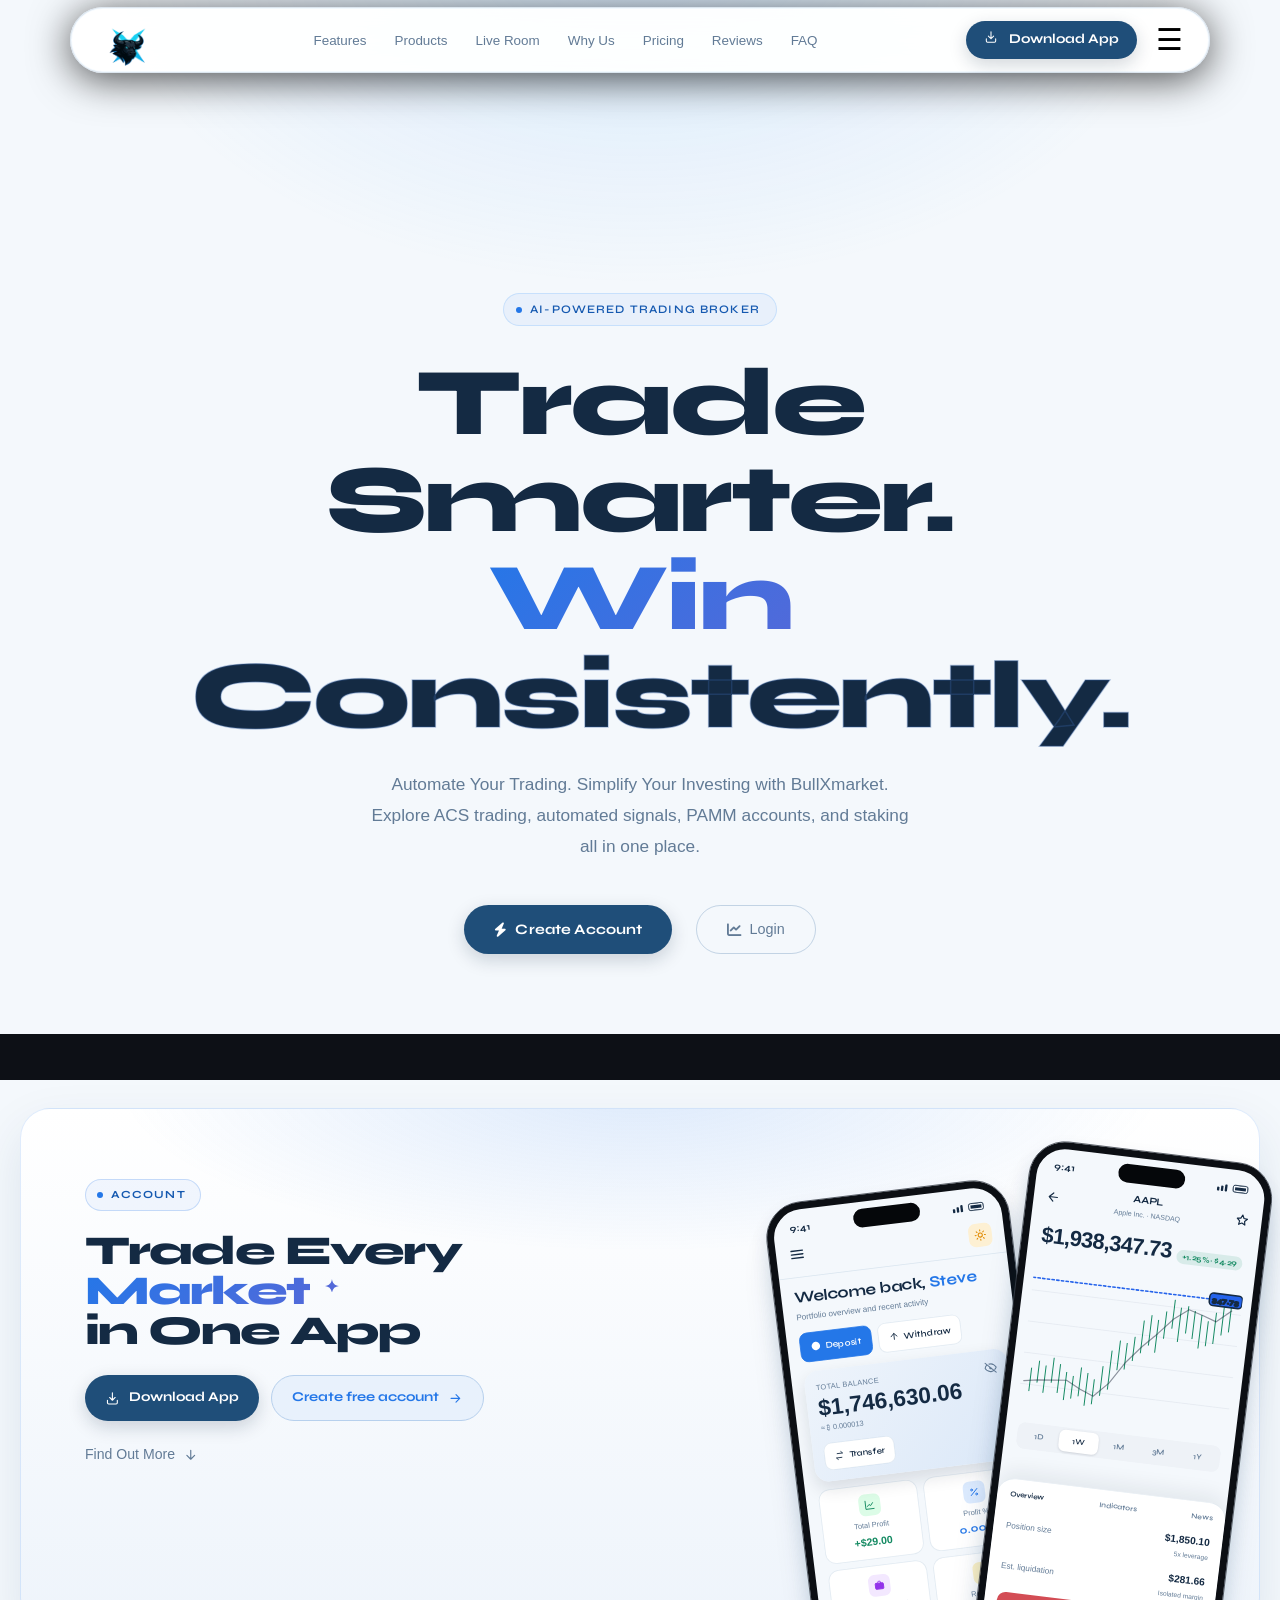
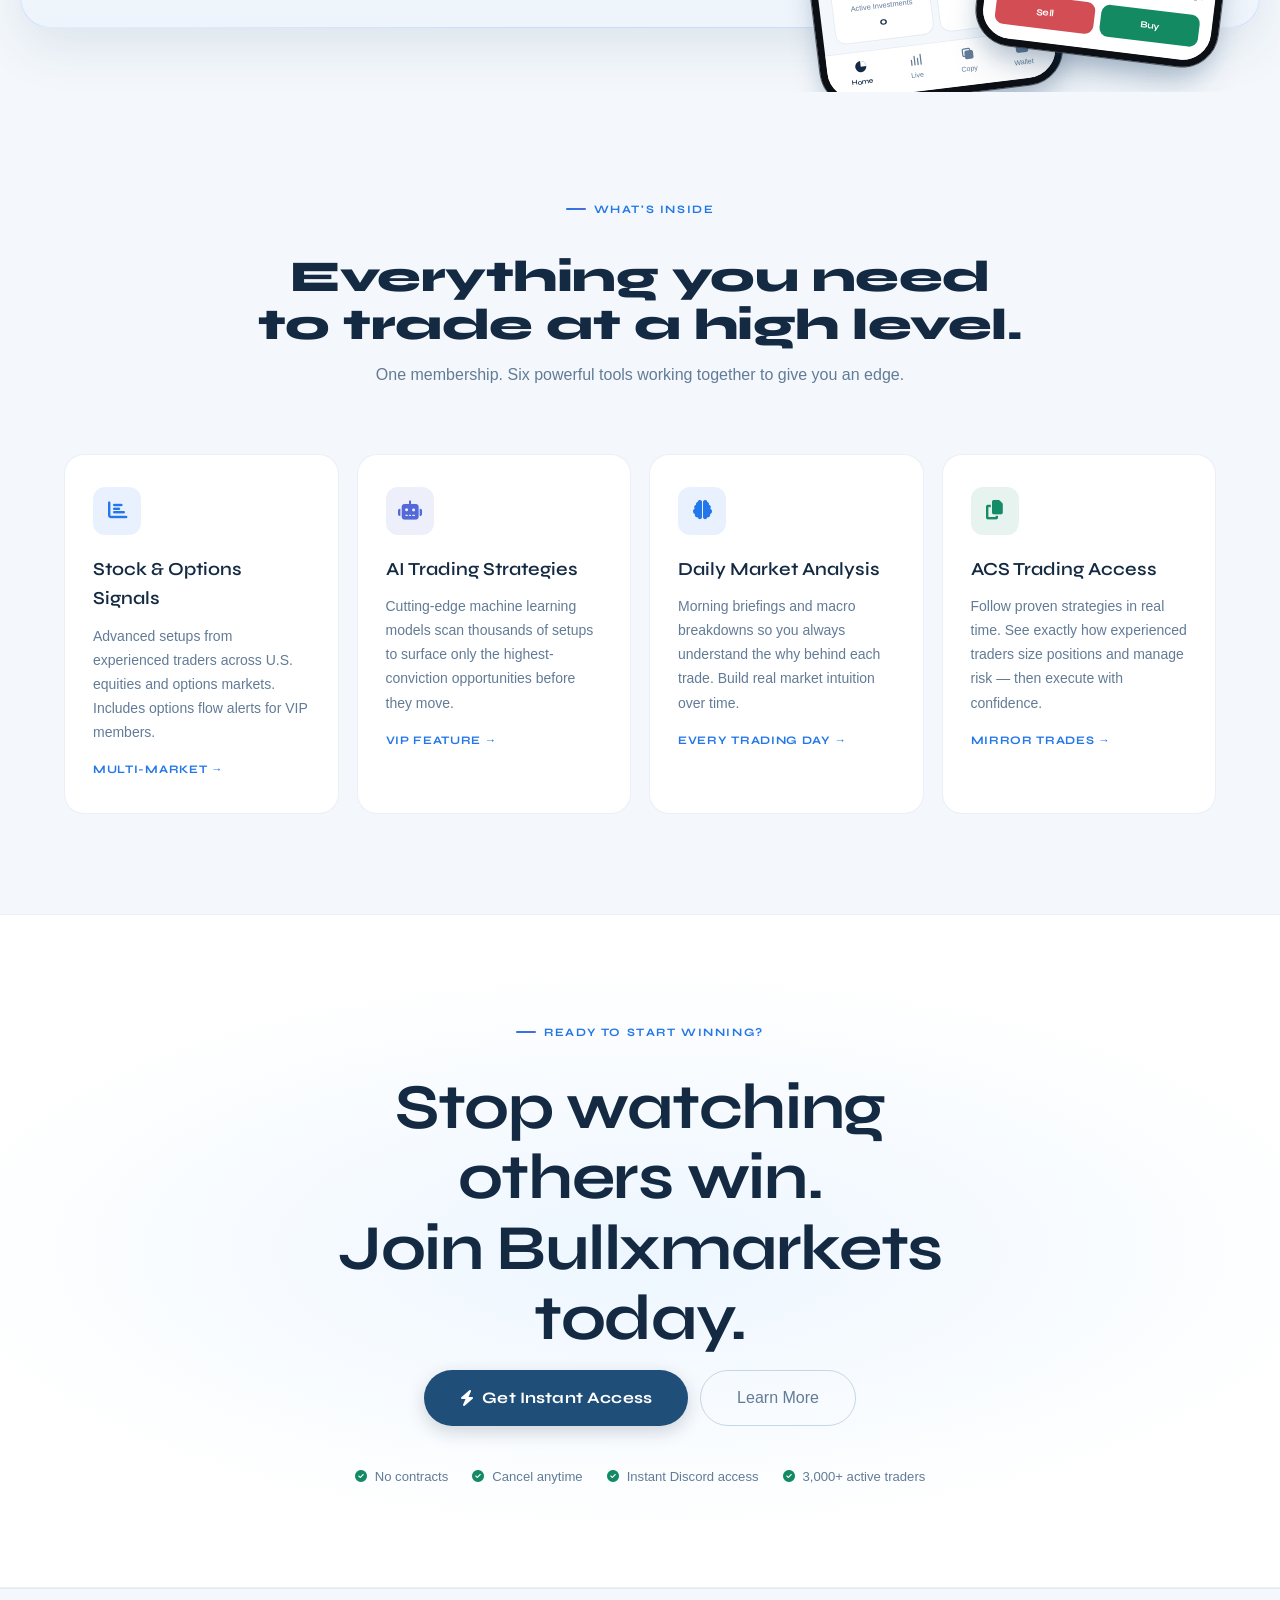
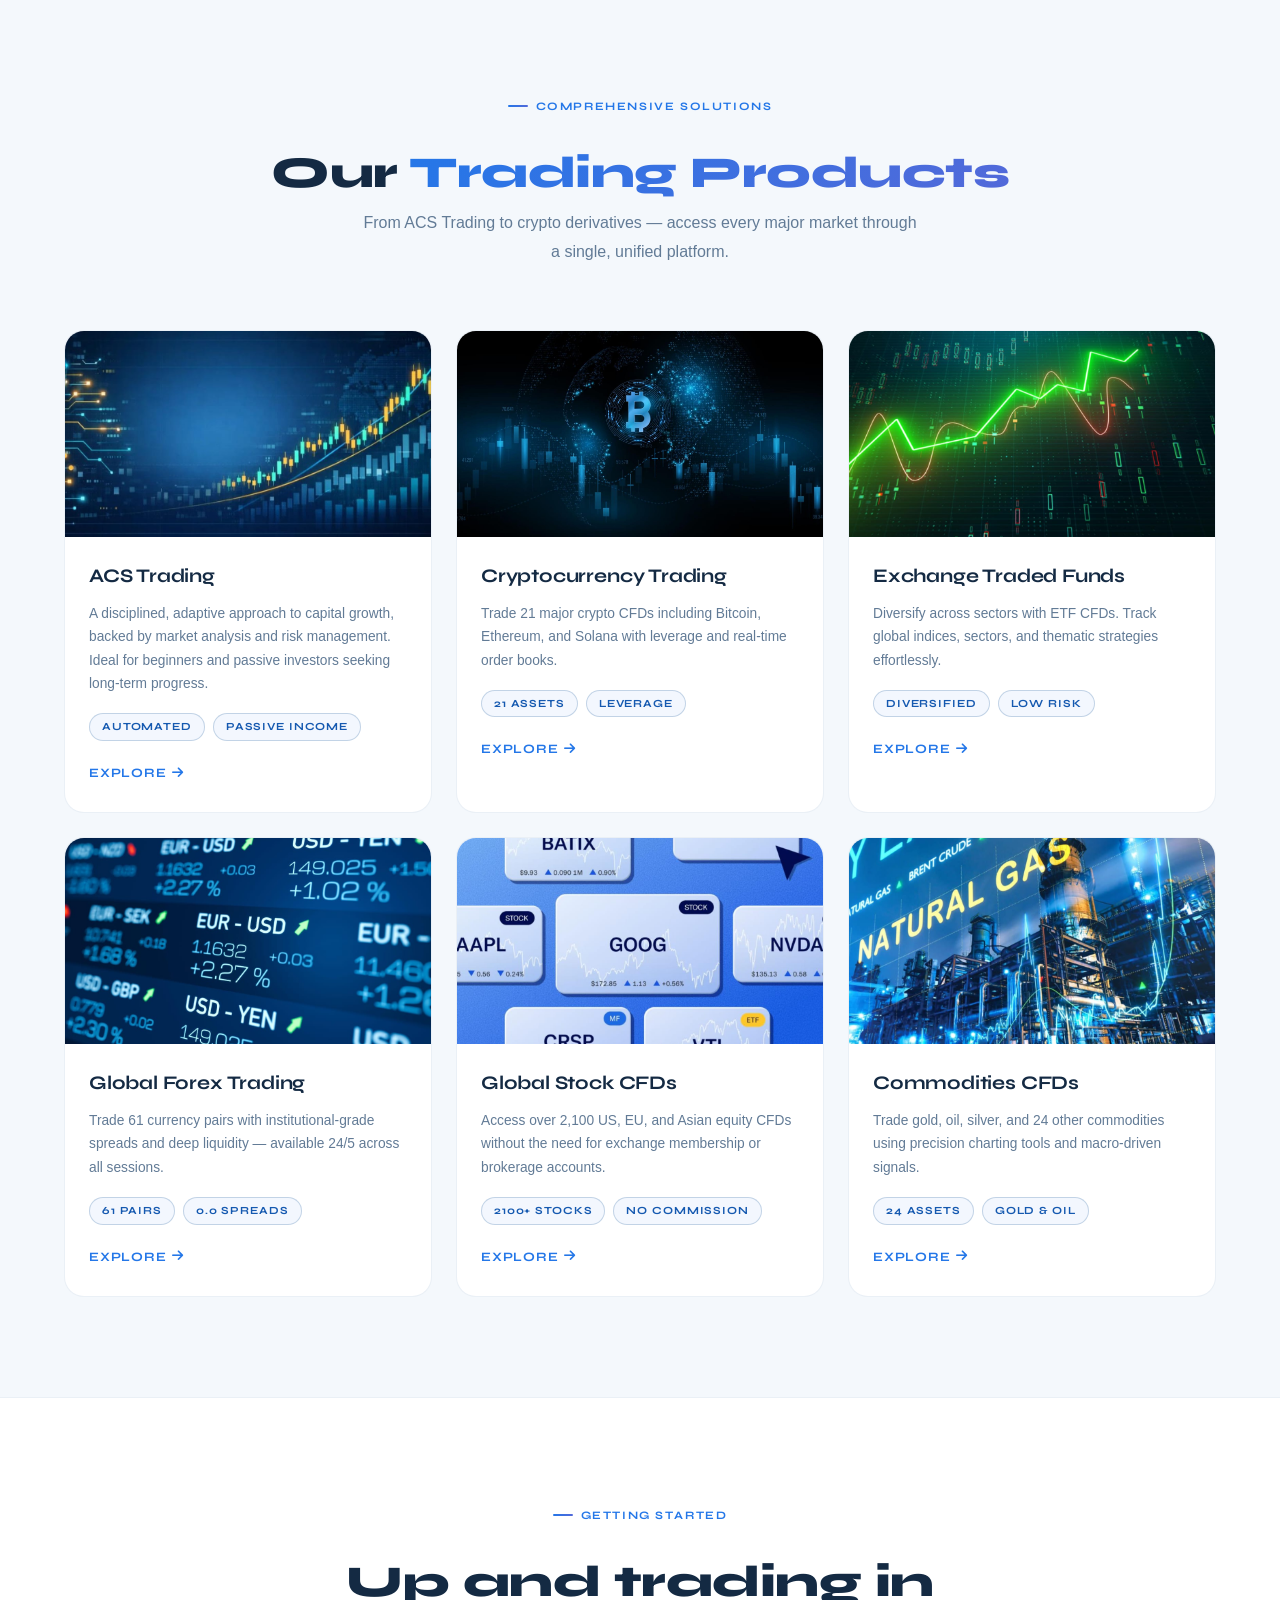
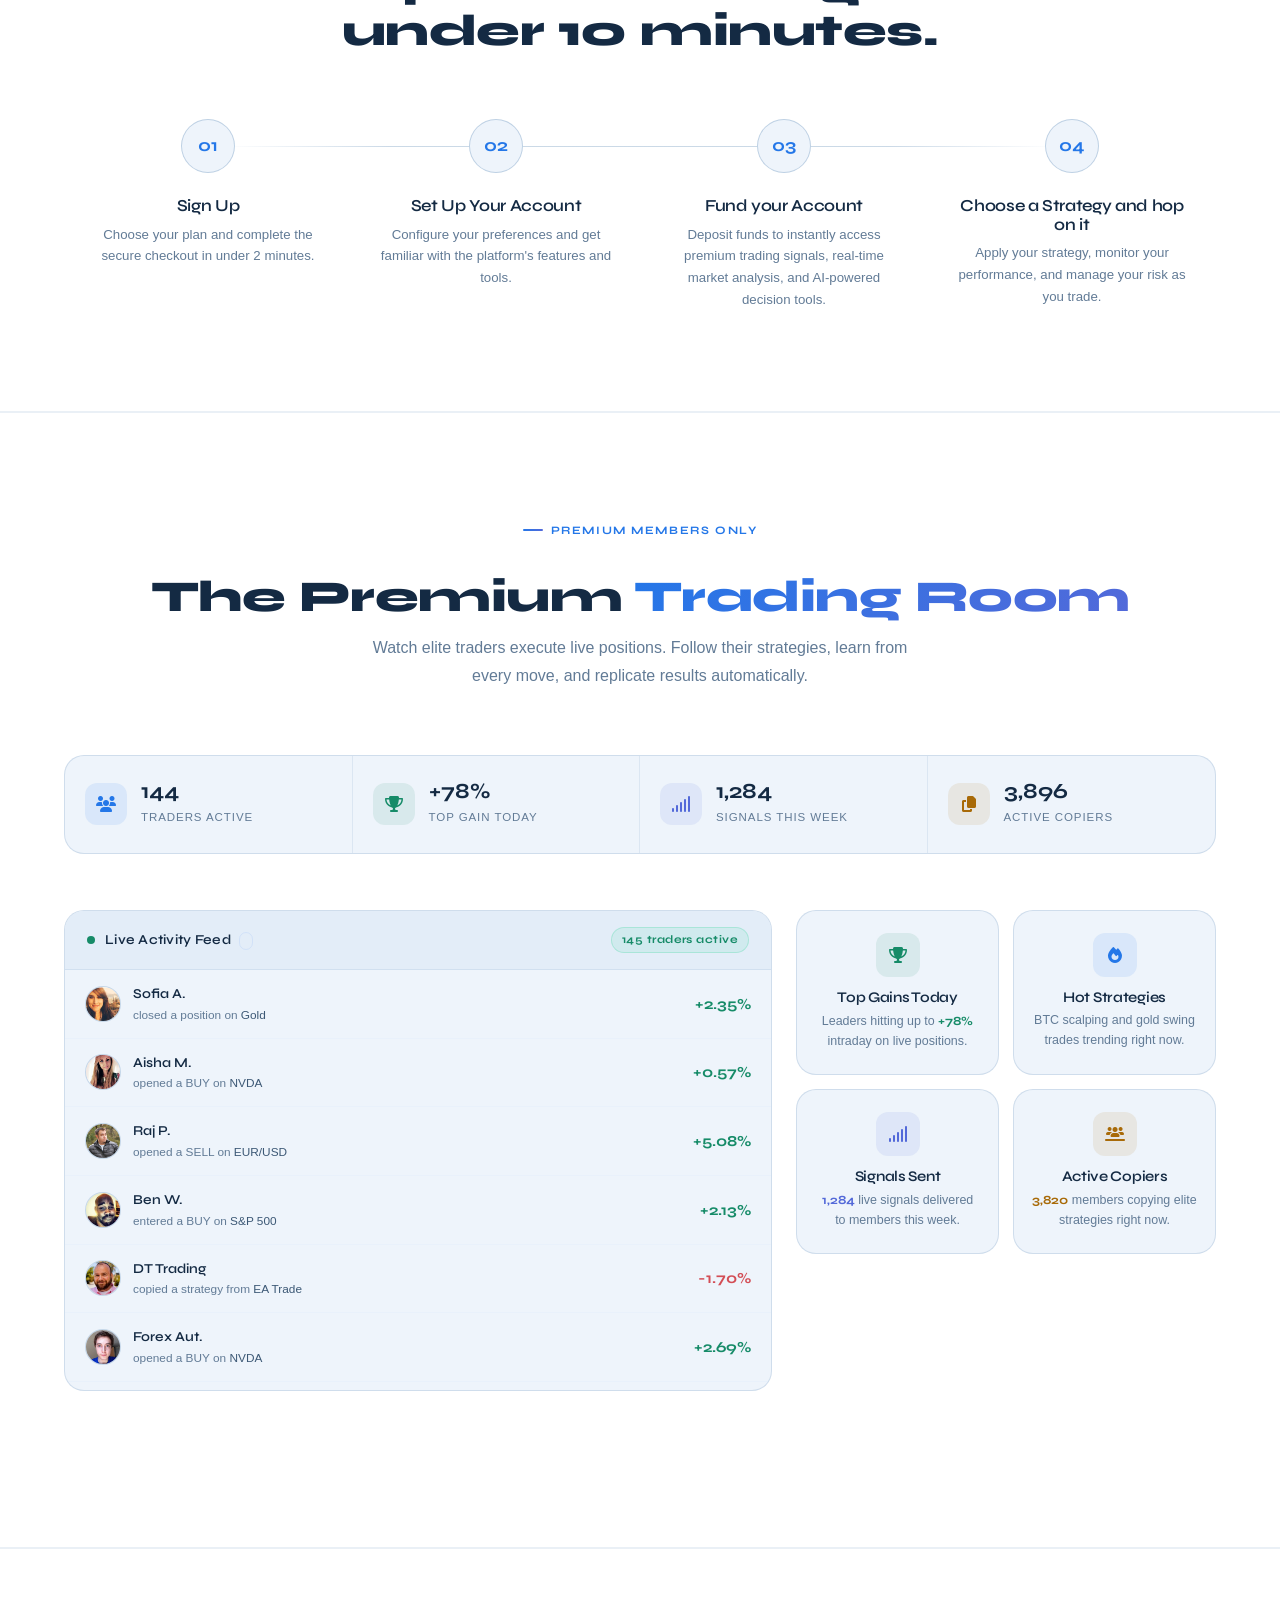
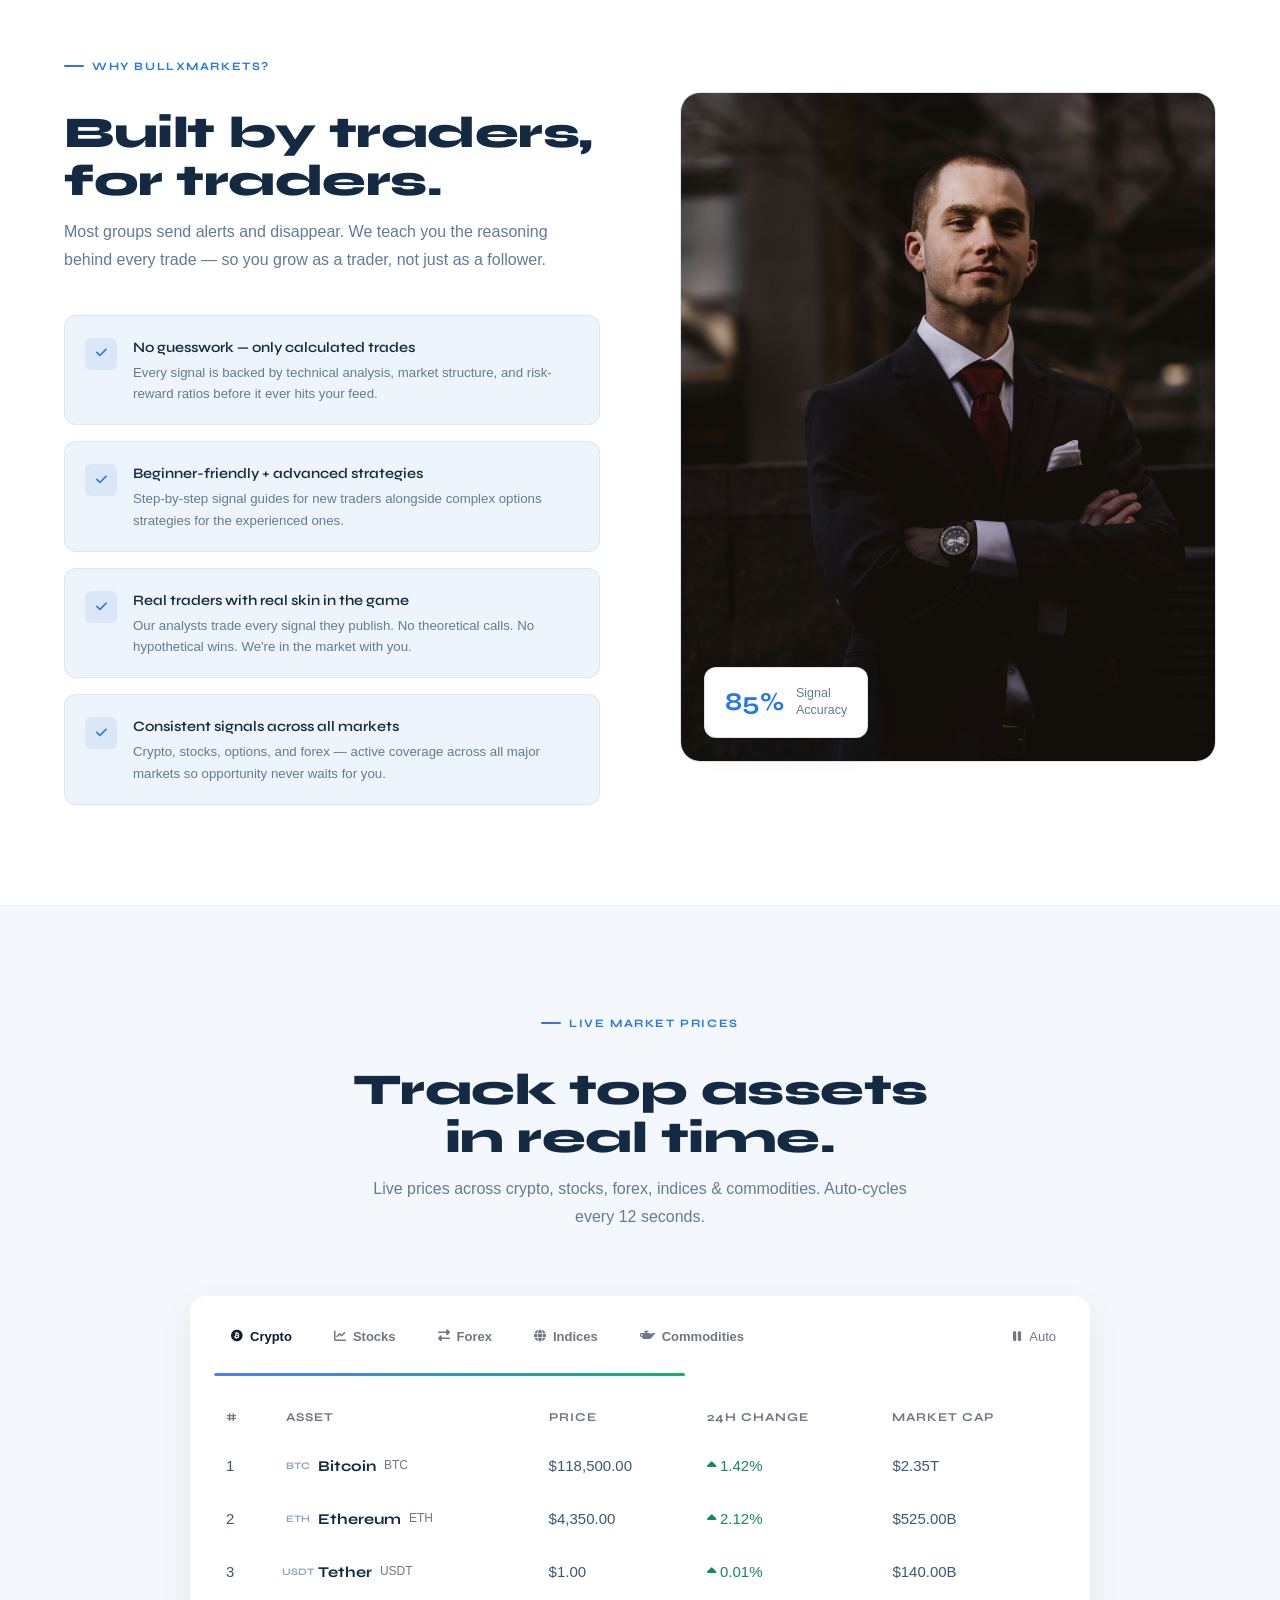
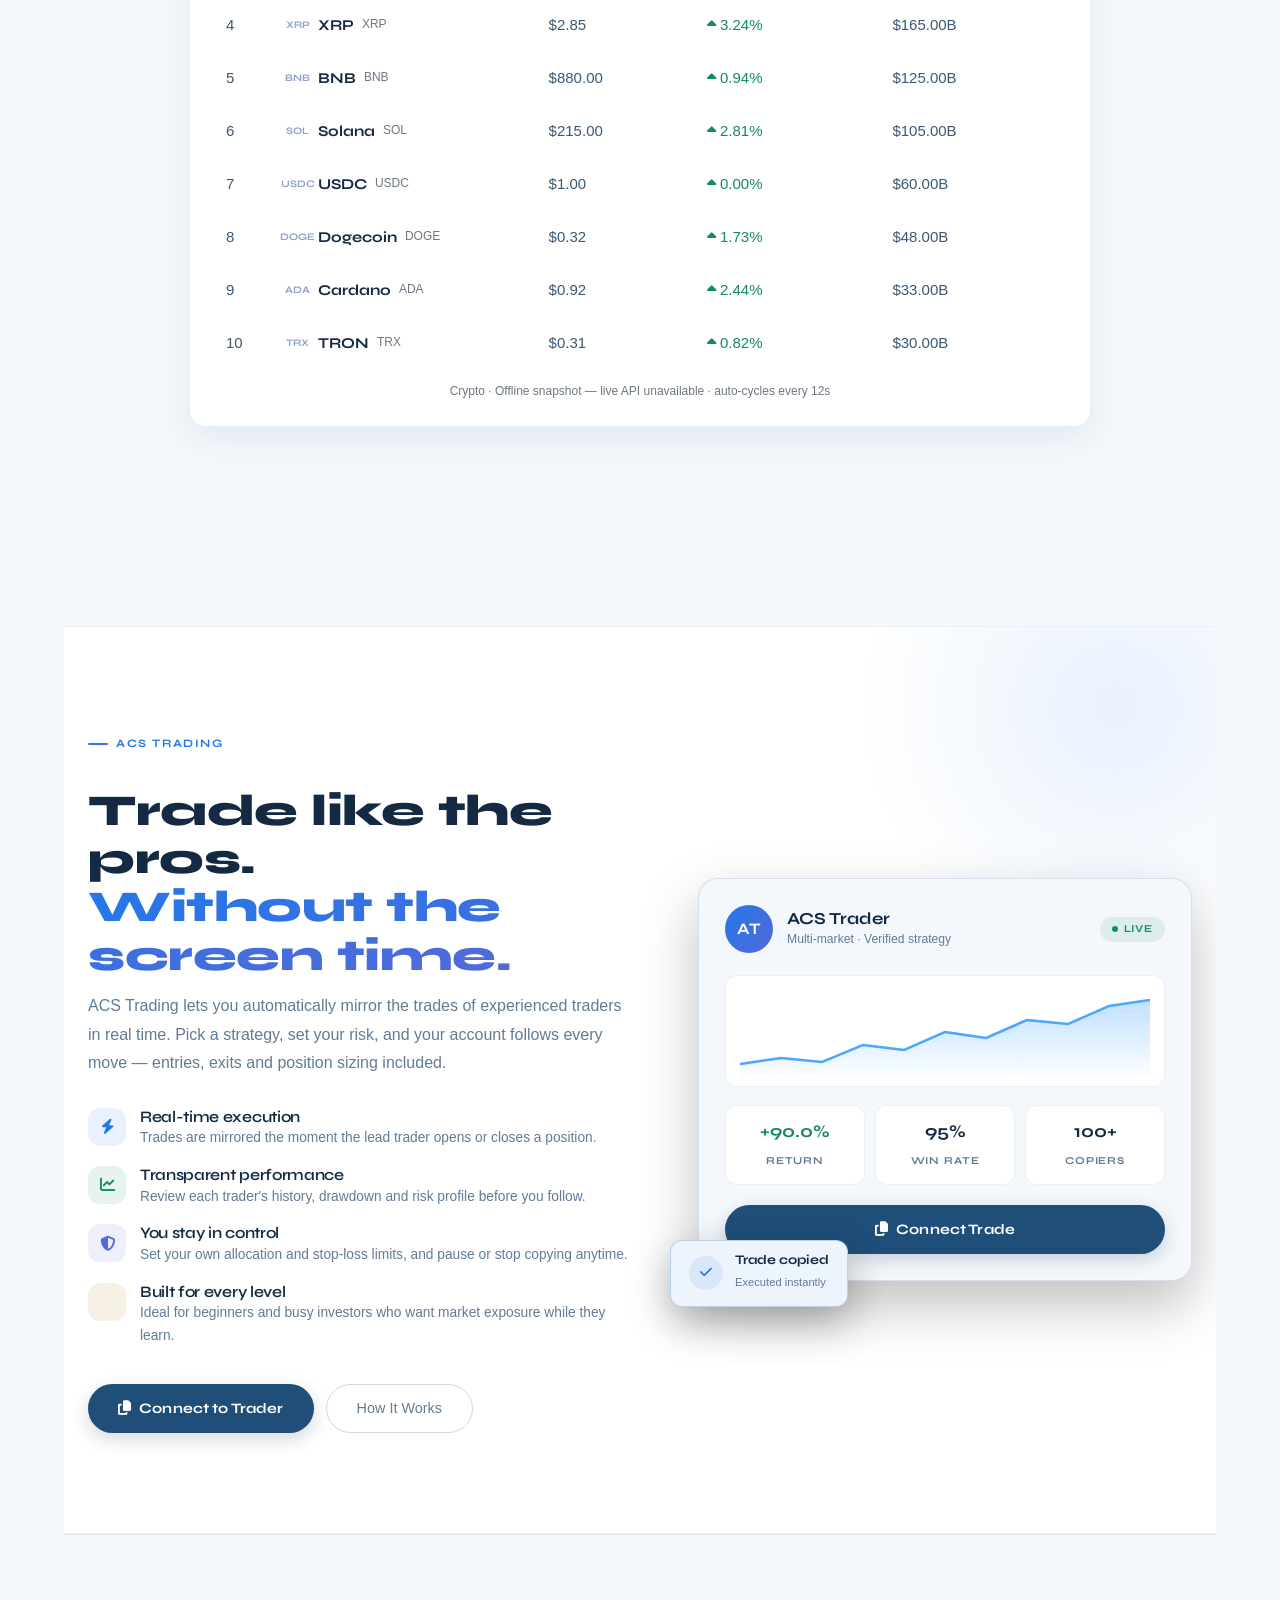
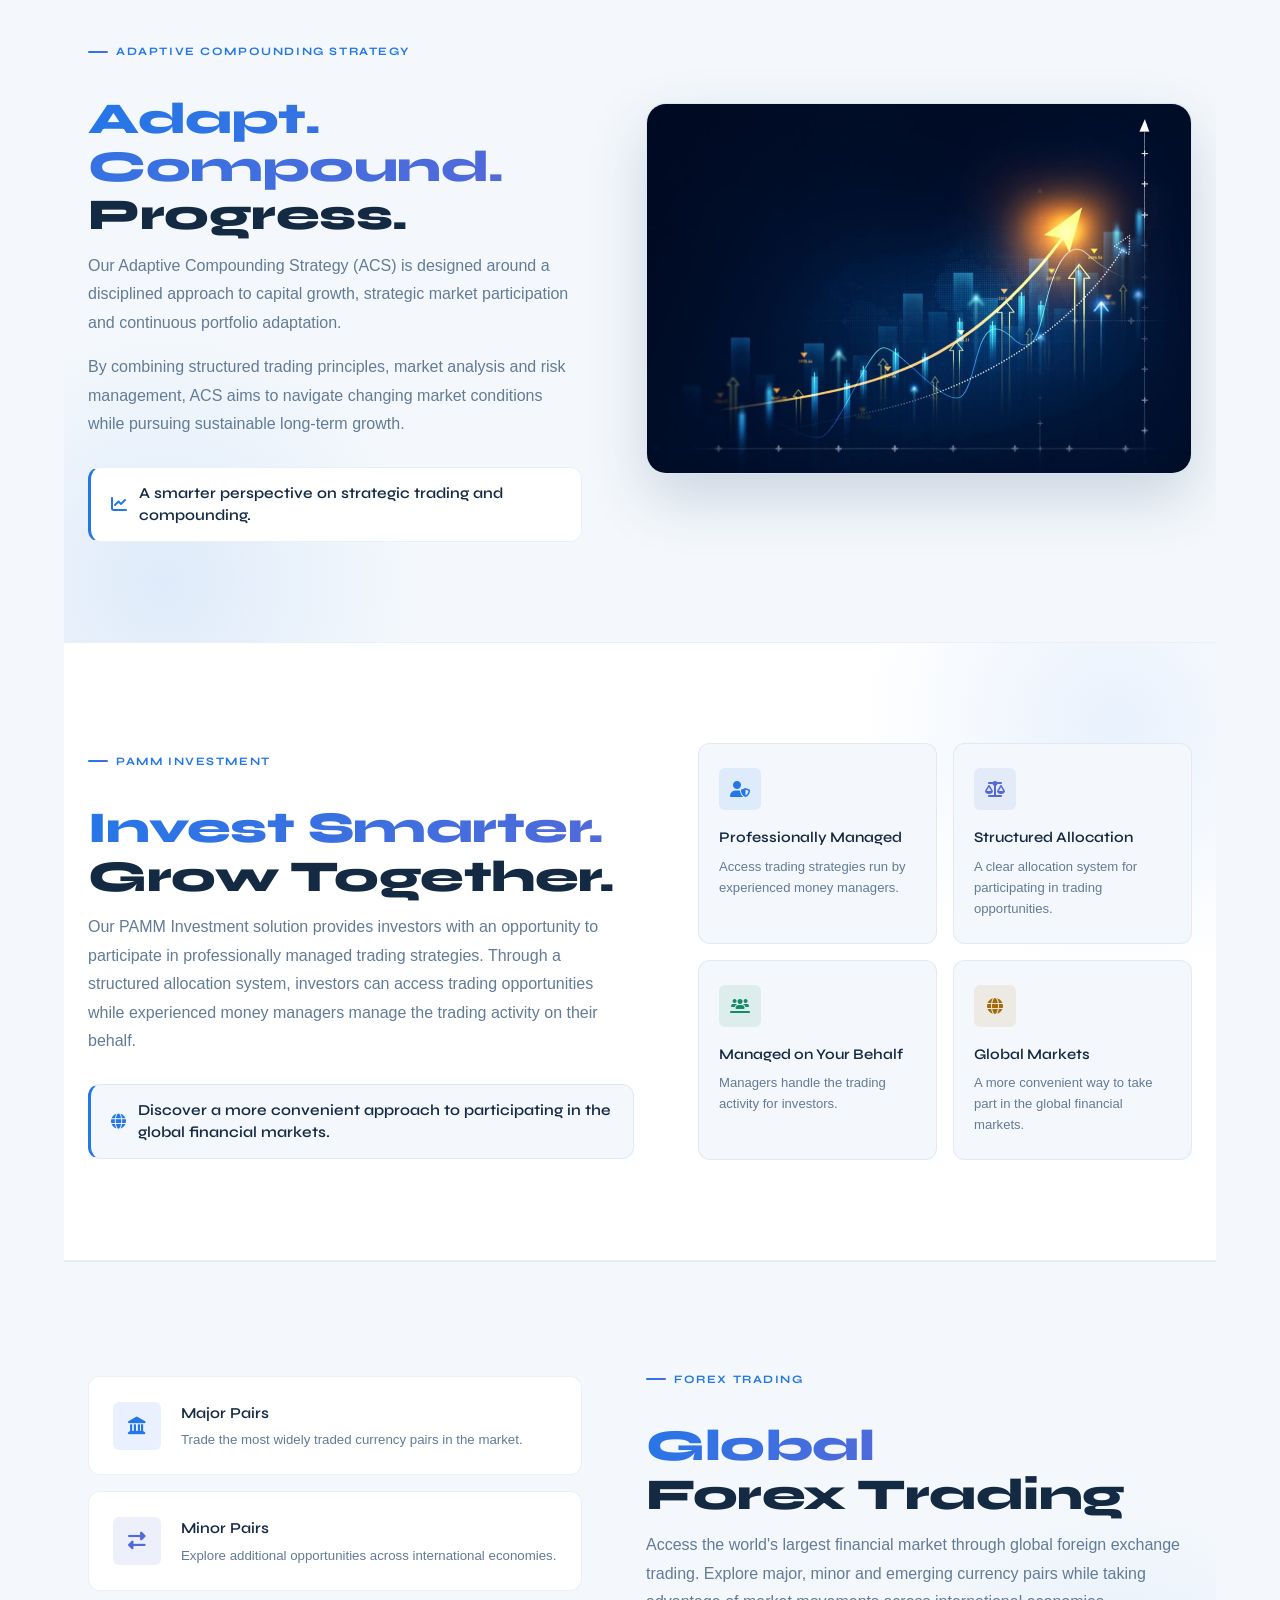
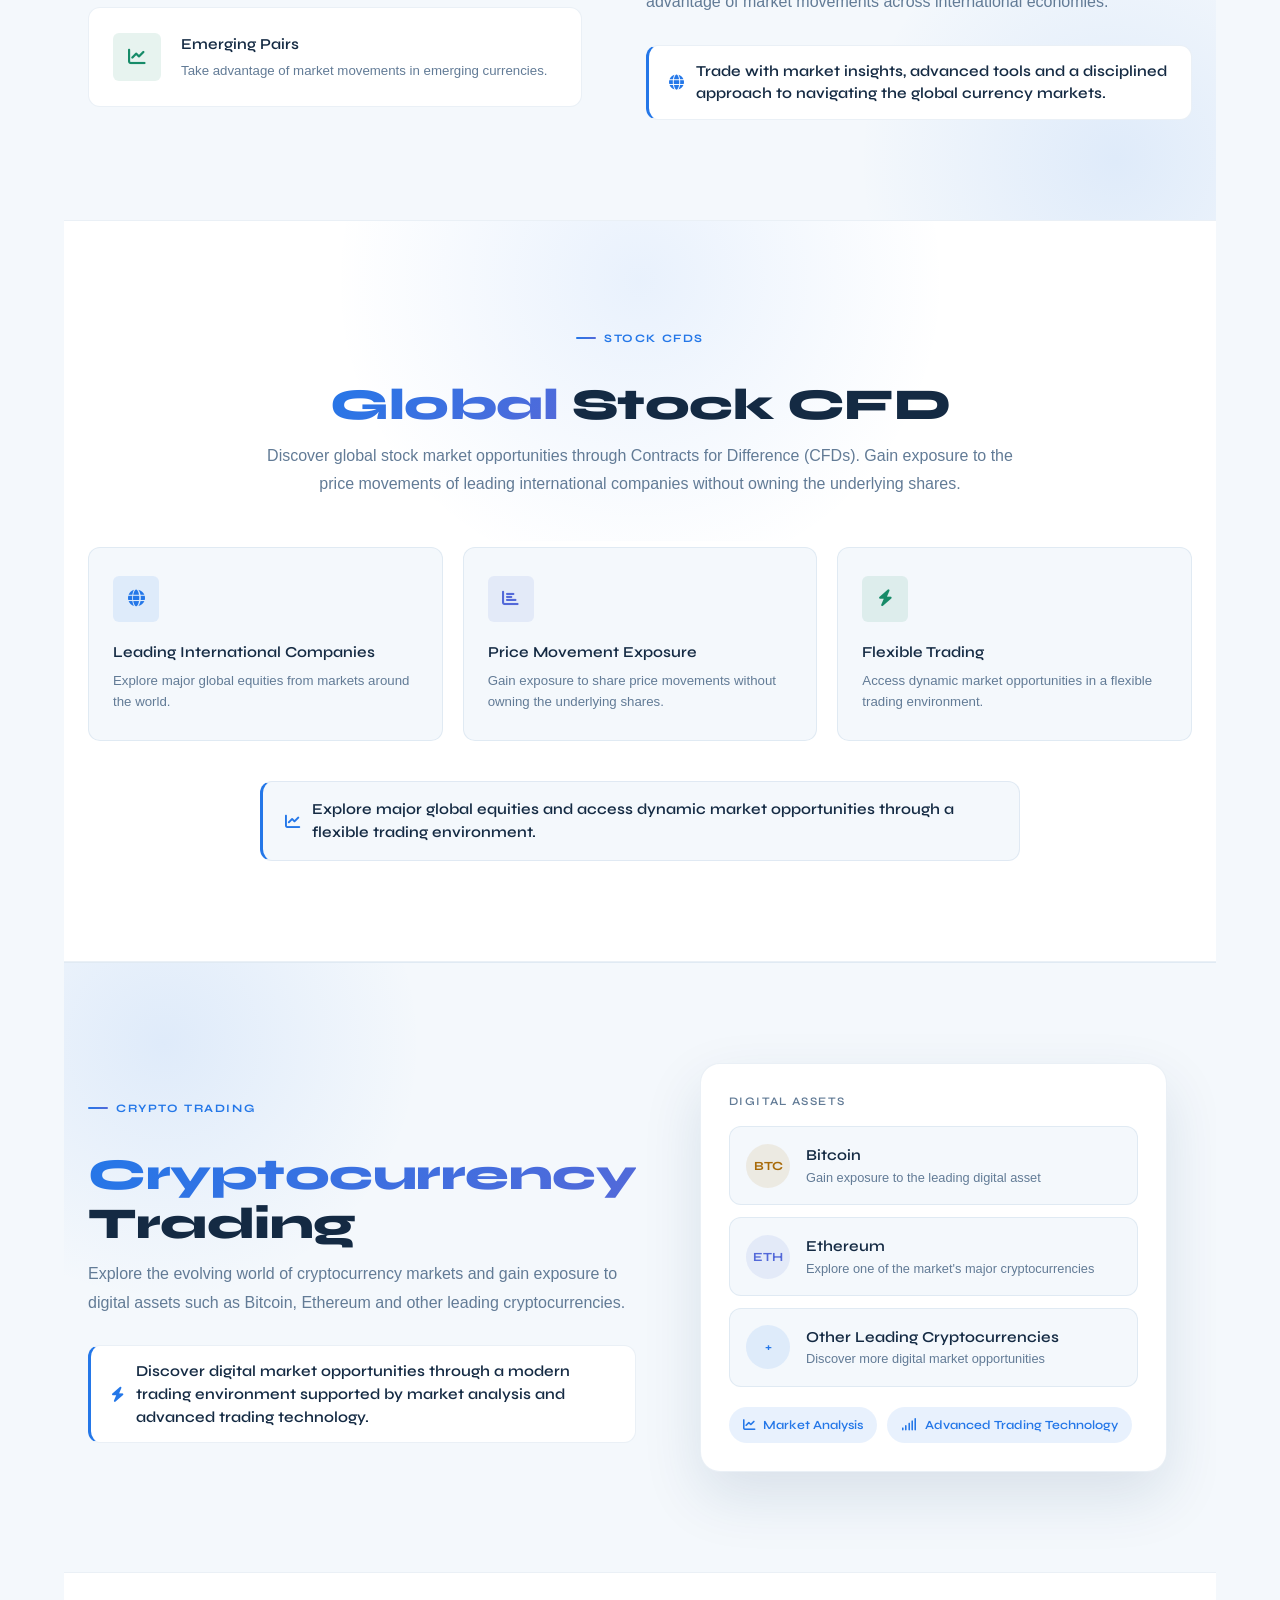
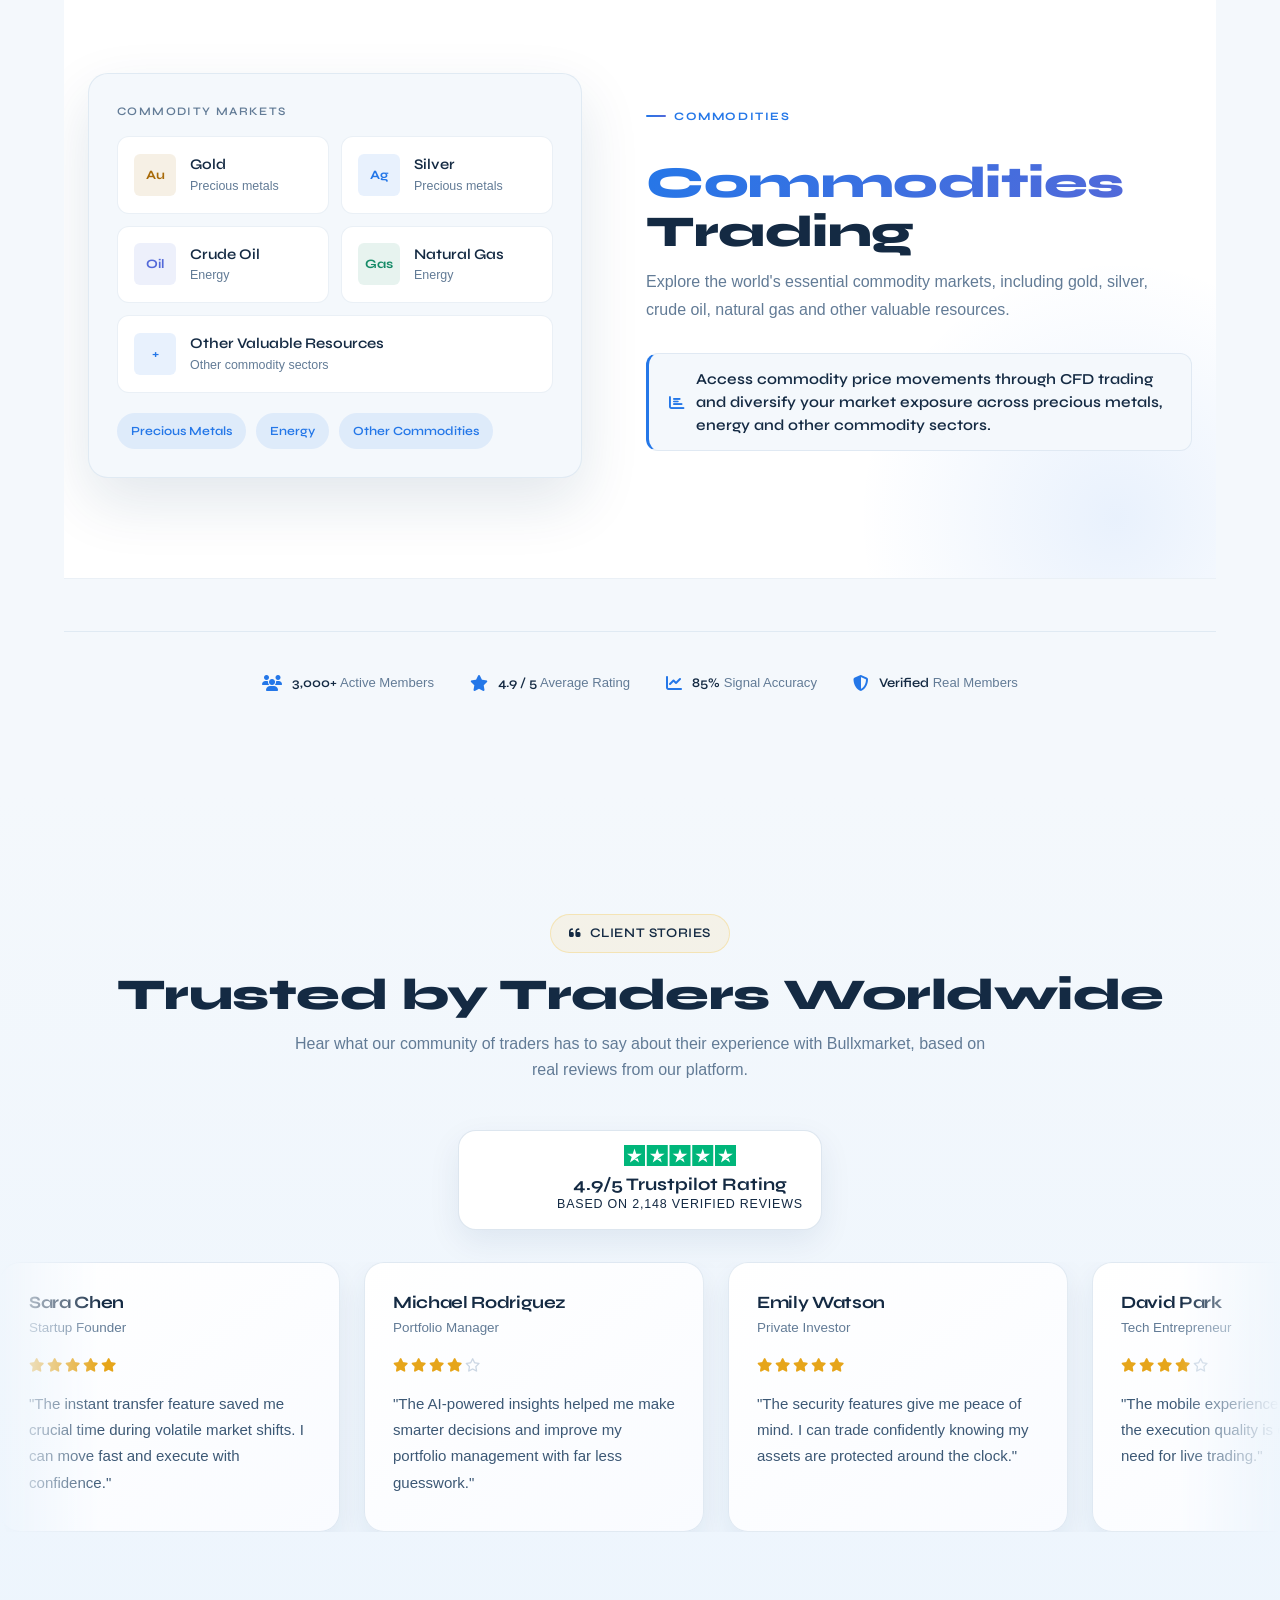
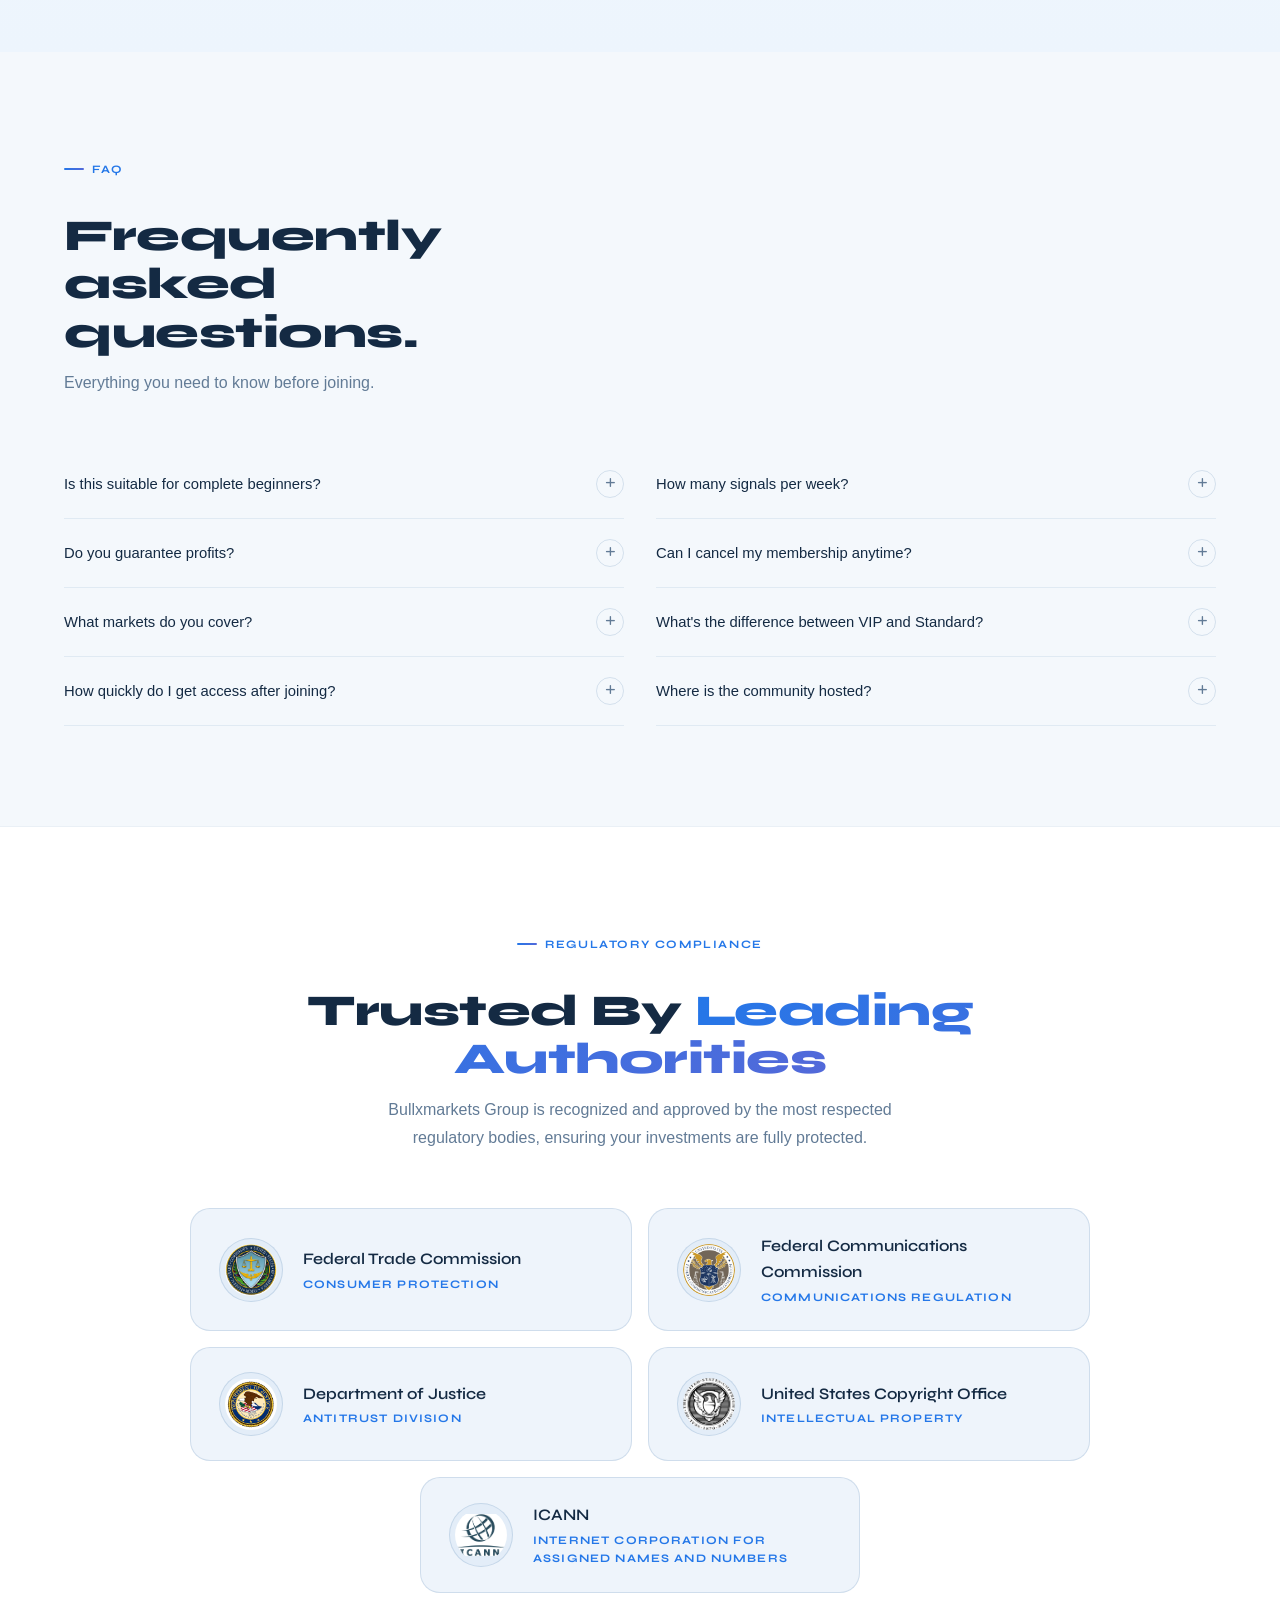
==== index.html @ 6b920abb "Refactor code structure for improved readability and maintainability" ====
<!DOCTYPE html>
<html lang="en">

<head>
  <meta charset=utf-8>
  <meta name=viewport content="width=device-width, initial-scale=1.0">

  <!-- <meta http-equiv="Content-Security-Policy" content="default-src 'self'; img-src 'self' data: https://randomuser.me;"> -->
  <link rel="manifest" href="manifest.json">
  <title>Bullxmarkets – Online Trading &amp; Investment Platform</title>
  <meta name=title content="Bullxmarkets – Online Trading &amp; Investment Platform">
  <meta name=description content="Where disciplined traders turn strategy into profit.">
  <meta name=keywords
    content="online trading, investment platform, forex trading, crypto trading, AI Smart Investment, mirror trading, stock trading, financial markets">
  <meta name=author content=Bullxmarkets>
  <meta name=robots content="index, follow">
  <link rel=canonical href=https://bullxmarkets.com />
  <meta name=theme-color content=#f4f8fc>
  <meta name=apple-mobile-web-app-capable content=yes>
  <meta name=apple-mobile-web-app-status-bar-style content=black>
  <meta name=apple-mobile-web-app-title content=Bullxmarkets>
  <meta itemprop=name content="Bullxmarkets – Online Trading &amp; Investment Platform">
  <meta itemprop=description content="Where disciplined traders turn strategy into profit.">
  <meta itemprop=image content=https://bullxmarkets.com/images/logo.png>
  <meta property=og:type content=website>
  <meta property=og:url content=https://bullxmarkets.com>
  <meta property=og:title content="Bullxmarkets – Online Trading &amp; Investment Platform">
  <meta property=og:description content="Where disciplined traders turn strategy into profit.">
  <meta property=og:image content=https://bullxmarkets.com/images/logo.png>
  <meta property=og:image:type content=image/png>
  <meta property=og:image:width content=1200>
  <meta property=og:image:height content=630>
  <meta property=og:site_name content=Bullxmarkets>
  <meta name=twitter:card content=summary_large_image>
  <meta name=twitter:title content="Bullxmarkets – Online Trading &amp; Investment Platform">
  <meta name=twitter:description content="Where disciplined traders turn strategy into profit.">
  <meta name=twitter:image content=https://bullxmarkets.com/images/logo.png>
  <meta name=twitter:site content=@Bullxmarkets>
  <link rel=preconnect href=https://fonts.googleapis.com>
  <link rel=preconnect href=https://fonts.gstatic.com crossorigin>
  <link href="https://fonts.googleapis.com/css2?family=Syne:wght@400;500;600;700;800&display=swap" rel=stylesheet>
  <style>
    :root {
      --sf-img-18: url("[data-uri]");
      --sf-img-19: url("[data-uri]");
      --sf-img-20: url("[data-uri]");
      --sf-img-22: url("[data-uri]");
      --sf-img-23: url("[data-uri]")
    }
  </style>
  <style>
    @font-face {
      font-family: "DM Sans";
      font-style: italic;
      font-weight: 400;
      src: url([data-uri])format("woff2");
      unicode-range: U+0000-00FF, U+0131, U+0152-0153, U+02BB-02BC, U+02C6, U+02DA, U+02DC, U+0304, U+0308, U+0329, U+2000-206F, U+20AC, U+2122, U+2191, U+2193, U+2212, U+2215, U+FEFF, U+FFFD
    }

    @font-face {
      font-family: "DM Sans";
      font-style: normal;
      font-weight: 400 700;
      src: url([data-uri])format("woff2");
      unicode-range: U+0000-00FF, U+0131, U+0152-0153, U+02BB-02BC, U+02C6, U+02DA, U+02DC, U+0304, U+0308, U+0329, U+2000-206F, U+20AC, U+2122, U+2191, U+2193, U+2212, U+2215, U+FEFF, U+FFFD
    }
  </style>
  <style>
    @font-face {
      font-family: "Syne";
      font-style: normal;
      font-weight: 600 800;
      src: url([data-uri])format("woff2");
      unicode-range: U+0000-00FF, U+0131, U+0152-0153, U+02BB-02BC, U+02C6, U+02DA, U+02DC, U+0304, U+0308, U+0329, U+2000-206F, U+20AC, U+2122, U+2191, U+2193, U+2212, U+2215, U+FEFF, U+FFFD
    }
  </style>
  <style>
    /*!
 * Font Awesome Free 6.5.0 by @fontawesome - https://fontawesome.com
 * License - https://fontawesome.com/license/free (Icons: CC BY 4.0, Fonts: SIL OFL 1.1, Code: MIT License)
 * Copyright 2023 Fonticons, Inc.
 */
    .fab,
    .far,
    .fas {
      -moz-osx-font-smoothing: grayscale;
      -webkit-font-smoothing: antialiased;
      display: var(--fa-display, inline-block);
      font-style: normal;
      font-variant: normal;
      line-height: 1;
      text-rendering: auto
    }

    .far,
    .fas {
      font-family: "Font Awesome 6 Free"
    }

    .fab {
      font-family: "Font Awesome 6 Brands"
    }

    @-webkit-keyframes fa-beat {

      0%,
      90% {
        -webkit-transform: scale(1);
        transform: scale(1)
      }

      45% {
        -webkit-transform: scale(var(--fa-beat-scale, 1.25));
        transform: scale(var(--fa-beat-scale, 1.25))
      }
    }

    @keyframes fa-beat {

      0%,
      90% {
        -webkit-transform: scale(1);
        transform: scale(1)
      }

      45% {
        -webkit-transform: scale(var(--fa-beat-scale, 1.25));
        transform: scale(var(--fa-beat-scale, 1.25))
      }
    }

    @-webkit-keyframes fa-bounce {
      0% {
        -webkit-transform: scale(1) translateY(0);
        transform: scale(1) translateY(0)
      }

      10% {
        -webkit-transform: scale(var(--fa-bounce-start-scale-x, 1.1), var(--fa-bounce-start-scale-y, .9)) translateY(0);
        transform: scale(var(--fa-bounce-start-scale-x, 1.1), var(--fa-bounce-start-scale-y, .9)) translateY(0)
      }

      30% {
        -webkit-transform: scale(var(--fa-bounce-jump-scale-x, .9), var(--fa-bounce-jump-scale-y, 1.1)) translateY(var(--fa-bounce-height, -.5em));
        transform: scale(var(--fa-bounce-jump-scale-x, .9), var(--fa-bounce-jump-scale-y, 1.1)) translateY(var(--fa-bounce-height, -.5em))
      }

      50% {
        -webkit-transform: scale(var(--fa-bounce-land-scale-x, 1.05), var(--fa-bounce-land-scale-y, .95)) translateY(0);
        transform: scale(var(--fa-bounce-land-scale-x, 1.05), var(--fa-bounce-land-scale-y, .95)) translateY(0)
      }

      57% {
        -webkit-transform: scale(1) translateY(var(--fa-bounce-rebound, -.125em));
        transform: scale(1) translateY(var(--fa-bounce-rebound, -.125em))
      }

      64% {
        -webkit-transform: scale(1) translateY(0);
        transform: scale(1) translateY(0)
      }

      to {
        -webkit-transform: scale(1) translateY(0);
        transform: scale(1) translateY(0)
      }
    }

    @keyframes fa-bounce {
      0% {
        -webkit-transform: scale(1) translateY(0);
        transform: scale(1) translateY(0)
      }

      10% {
        -webkit-transform: scale(var(--fa-bounce-start-scale-x, 1.1), var(--fa-bounce-start-scale-y, .9)) translateY(0);
        transform: scale(var(--fa-bounce-start-scale-x, 1.1), var(--fa-bounce-start-scale-y, .9)) translateY(0)
      }

      30% {
        -webkit-transform: scale(var(--fa-bounce-jump-scale-x, .9), var(--fa-bounce-jump-scale-y, 1.1)) translateY(var(--fa-bounce-height, -.5em));
        transform: scale(var(--fa-bounce-jump-scale-x, .9), var(--fa-bounce-jump-scale-y, 1.1)) translateY(var(--fa-bounce-height, -.5em))
      }

      50% {
        -webkit-transform: scale(var(--fa-bounce-land-scale-x, 1.05), var(--fa-bounce-land-scale-y, .95)) translateY(0);
        transform: scale(var(--fa-bounce-land-scale-x, 1.05), var(--fa-bounce-land-scale-y, .95)) translateY(0)
      }

      57% {
        -webkit-transform: scale(1) translateY(var(--fa-bounce-rebound, -.125em));
        transform: scale(1) translateY(var(--fa-bounce-rebound, -.125em))
        
      }

      64% {
        -webkit-transform: scale(1) translateY(0);
        transform: scale(1) translateY(0)
      }

      to {
        -webkit-transform: scale(1) translateY(0);
        transform: scale(1) translateY(0)
      }
    }

    @-webkit-keyframes fa-fade {
      50% {
        opacity: var(--fa-fade-opacity, .4)
      }
    }

    @keyframes fa-fade {
      50% {
        opacity: var(--fa-fade-opacity, .4)
      }
    }

    @-webkit-keyframes fa-beat-fade {

      0%,
      to {
        opacity: var(--fa-beat-fade-opacity, .4);
        -webkit-transform: scale(1);
        transform: scale(1)
      }

      50% {
        opacity: 1;
        -webkit-transform: scale(var(--fa-beat-fade-scale, 1.125));
        transform: scale(var(--fa-beat-fade-scale, 1.125))
      }
    }

    @keyframes fa-beat-fade {

      0%,
      to {
        opacity: var(--fa-beat-fade-opacity, .4);
        -webkit-transform: scale(1);
        transform: scale(1)
      }

      50% {
        opacity: 1;
        -webkit-transform: scale(var(--fa-beat-fade-scale, 1.125));
        transform: scale(var(--fa-beat-fade-scale, 1.125))
      }
    }

    @-webkit-keyframes fa-flip {
      50% {
        -webkit-transform: rotate3d(var(--fa-flip-x, 0), var(--fa-flip-y, 1), var(--fa-flip-z, 0), var(--fa-flip-angle, -180deg));
        transform: rotate3d(var(--fa-flip-x, 0), var(--fa-flip-y, 1), var(--fa-flip-z, 0), var(--fa-flip-angle, -180deg))
      }
    }

    @keyframes fa-flip {
      50% {
        -webkit-transform: rotate3d(var(--fa-flip-x, 0), var(--fa-flip-y, 1), var(--fa-flip-z, 0), var(--fa-flip-angle, -180deg));
        transform: rotate3d(var(--fa-flip-x, 0), var(--fa-flip-y, 1), var(--fa-flip-z, 0), var(--fa-flip-angle, -180deg))
      }
    }

    @-webkit-keyframes fa-shake {
      0% {
        -webkit-transform: rotate(-15deg);
        transform: rotate(-15deg)
      }

      4% {
        -webkit-transform: rotate(15deg);
        transform: rotate(15deg)
      }

      8%,
      24% {
        -webkit-transform: rotate(-18deg);
        transform: rotate(-18deg)
      }

      12%,
      28% {
        -webkit-transform: rotate(18deg);
        transform: rotate(18deg)
      }

      16% {
        -webkit-transform: rotate(-22deg);
        transform: rotate(-22deg)
      }

      20% {
        -webkit-transform: rotate(22deg);
        transform: rotate(22deg)
      }

      32% {
        -webkit-transform: rotate(-12deg);
        transform: rotate(-12deg)
      }

      36% {
        -webkit-transform: rotate(12deg);
        transform: rotate(12deg)
      }

      40%,
      to {
        -webkit-transform: rotate(0deg);
        transform: rotate(0deg)
      }
    }

    @keyframes fa-shake {
      0% {
        -webkit-transform: rotate(-15deg);
        transform: rotate(-15deg)
      }

      4% {
        -webkit-transform: rotate(15deg);
        transform: rotate(15deg)
      }

      8%,
      24% {
        -webkit-transform: rotate(-18deg);
        transform: rotate(-18deg)
      }

      12%,
      28% {
        -webkit-transform: rotate(18deg);
        transform: rotate(18deg)
      }

      16% {
        -webkit-transform: rotate(-22deg);
        transform: rotate(-22deg)
      }

      20% {
        -webkit-transform: rotate(22deg);
        transform: rotate(22deg)
      }

      32% {
        -webkit-transform: rotate(-12deg);
        transform: rotate(-12deg)
      }

      36% {
        -webkit-transform: rotate(12deg);
        transform: rotate(12deg)
      }

      40%,
      to {
        -webkit-transform: rotate(0deg);
        transform: rotate(0deg)
      }
    }

    @-webkit-keyframes fa-spin {
      0% {
        -webkit-transform: rotate(0deg);
        transform: rotate(0deg)
      }

      to {
        -webkit-transform: rotate(1turn);
        transform: rotate(1turn)
      }
    }

    @keyframes fa-spin {
      0% {
        -webkit-transform: rotate(0deg);
        transform: rotate(0deg)
      }

      to {
        -webkit-transform: rotate(1turn);
        transform: rotate(1turn)
      }
    }

    .fa-gavel:before {
      content: ""
    }

    .fa-lock:before {
      content: ""
    }

    .fa-users:before {
      content: ""
    }

    .fa-globe:before {
      content: ""
    }

    .fa-star:before {
      content: ""
    }

    .fa-fire:before {
      content: ""
    }

    .fa-chart-bar:before {
      content: ""
    }

    .fa-caret-up:before {
      content: ""
    }

    .fa-check-circle:before {
      content: ""
    }

    .fa-pause:before {
      content: ""
    }

    .fa-shield-halved:before {
      content: ""
    }

    .fa-chart-line:before {
      content: ""
    }

    .fa-arrow-right:before {
      content: ""
    }

    .fa-signal:before {
      content: ""
    }

    .fa-landmark:before {
      content: ""
    }

    .fa-caret-down:before {
      content: ""
    }

    .fa-broadcast-tower:before {
      content: ""
    }

    .fa-bolt:before {
      content: ""
    }

    .fa-user-shield:before {
      content: ""
    }

    .fa-copy:before {
      content: ""
    }

    .fa-plus:before {
      content: "+"
    }

    .fa-users-line:before {
      content: ""
    }

    .fa-quote-left:before {
      content: ""
    }

    .fa-copyright:before {
      content: ""
    }

    .fa-trophy:before {
      content: ""
    }

    .fa-robot:before {
      content: ""
    }

    .fa-oil-can:before {
      content: ""
    }

    .fa-scale-balanced:before {
      content: ""
    }

    .fa-check:before {
      content: ""
    }

    .fa-triangle-exclamation:before {
      content: ""
    }

    .fa-exchange-alt:before {
      content: ""
    }

    .fa-brain:before {
      content: ""
    }

    .fa-sr-only-focusable:not(:focus),
    .sr-only-focusable:not(:focus) {
      position: absolute;
      width: 1px;
      height: 1px;
      padding: 0;
      margin: -1px;
      overflow: hidden;
      clip: rect(0, 0, 0, 0);
      white-space: nowrap;
      border-width: 0
    }

    @font-face {
      font-family: "Font Awesome 6 Brands";
      font-style: normal;
      font-weight: 400;
      src: url([data-uri])format("woff2")
    }

    .fab {
      font-weight: 400
    }

    .fa-discord:before {
      content: ""
    }

    .fa-bitcoin:before {
      content: ""
    }

    .fa-x-twitter:before {
      content: ""
    }

    .fa-instagram:before {
      content: ""
    }

    .fa-youtube:before {
      content: ""
    }

    .fa-telegram:before {
      content: ""
    }

    @font-face {
      font-family: "Font Awesome 6 Free";
      font-style: normal;
      font-weight: 400;
      src: url([data-uri])format("woff2")
    }

    .far {
      font-weight: 400
    }

    @font-face {
      font-family: "Font Awesome 6 Free";
      font-style: normal;
      font-weight: 900;
      src: url([data-uri])format("woff2")
    }

    .fas {
      font-weight: 900
    }
  </style>
  <style>
    *,
    *::before,
    *::after {
      box-sizing: border-box;
      margin: 0;
      padding: 0
    }

    :root {
      --bg: #0d1117;
      --surface: #131920;
      --surface2: #1a2332;
      --surface3: #1e2a3d;
      --border: rgba(138, 180, 248, 0.08);
      --border2: rgba(138, 180, 248, 0.15);
      --border3: rgba(138, 180, 248, 0.22);
      --accent: #4da6ff;
      --accent-warm: #8ab4f8;
      --accent-glow: rgba(77, 166, 255, 0.3);
      --accent-dim: rgba(77, 166, 255, 0.1);
      --accent-dim2: rgba(77, 166, 255, 0.06);
      --violet: #a78bfa;
      --violet-dim: rgba(167, 139, 250, 0.12);
      --teal: #34d399;
      --teal-dim: rgba(52, 211, 153, 0.12);
      --gold: #fbbf24;
      --gold-dim: rgba(251, 191, 36, 0.12);
      --green: #34d399;
      --red: #f87171;
      --white: #e8edf5;
      --white2: #c2cfe0;
      --dim: #7a92b0;
      --dimmer: #3d5068;
      --font-display: "Syne", sans-serif;
      --font-body: "DM Sans", sans-serif;
      --radius-sm: 6px;
      --radius: 12px;
      --radius-lg: 20px;
      --radius-pill: 9999px;
      --nav-h: 80px;
      --trans: 0.22s cubic-bezier(.4, 0, .2, 1)
    }

    html {
      scroll-behavior: smooth;
      font-size: 16px
    }

    body {
      background: var(--bg);
      color: var(--white);
      font-family: var(--font-body);
      overflow-x: hidden;
      line-height: 1.6;
      -webkit-font-smoothing: antialiased
    }

    h1,
    h2,
    h3,
    h4 {
      font-family: var(--font-display);
      line-height: 1.1;
      letter-spacing: -0.02em
    }

    a {
      text-decoration: none;
      color: inherit
    }

    img {
      max-width: 100%;
      display: block
    }

    ul {
      list-style: none
    }

    .container {
      width: 100%
    }

    nav {
      position: fixed;
      top: 0;
      left: 0;
      right: 0;
      z-index: 9999;
      width: 100%;
      height: var(--nav-h);
      display: flex;
      align-items: center;
      justify-content: center;
      padding: 0 20px;
      background: transparent;
      border: none;
      box-shadow: none;
      transition: background var(--trans)
    }

    .nav-pill {
      display: flex;
      align-items: center;
      justify-content: space-between;
      width: 100%;
      max-width: 1140px;
      backdrop-filter: blur(24px) saturate(200%);
      -webkit-backdrop-filter: blur(24px) saturate(200%);
      border: 1px solid var(--border2);
      border-radius: var(--radius-pill);
      padding: 8px 16px 8px 20px;
      transition: background var(--trans), box-shadow var(--trans)
    }

    nav.scrolled .nav-pill {
      background: rgba(13, 17, 23, 0.96);
      box-shadow: 0 6px 40px rgba(0, 0, 0, 0.7), 0 0 0 1px rgba(77, 166, 255, 0.06) inset
    }

    .nav-logo {
      display: flex;
      align-items: center;
      gap: 10px;
      font-family: var(--font-display);
      font-size: 1.05rem;
      font-weight: 700;
      white-space: nowrap;
      letter-spacing: 0.02em;
      flex-shrink: 0
    }

    .nav-logo-icon {
      width: 74px;
      height: 34px;
      border-radius: 10px;
      display: grid;
      place-items: center;
      font-size: 0.95rem;
      flex-shrink: 0
    }

    .nav-links {
      display: flex;
      align-items: center;
      gap: 2px;
      flex: 1;
      justify-content: center
    }

    .nav-links a {
      color: var(--dim);
      font-family: var(--font-body);
      font-size: 0.84rem;
      font-weight: 500;
      padding: 7px 13px;
      border-radius: var(--radius-pill);
      transition: color var(--trans), background var(--trans);
      white-space: nowrap
    }

    .nav-links a:hover {
      color: var(--white);
      background: var(--border)
    }

    .nav-right {
      display: flex;
      align-items: center;
      gap: 8px;
      flex-shrink: 0
    }

    .nav-cta {
      background: var(--accent) !important;
      color: #0d1117 !important;
      font-weight: 700 !important;
      font-family: var(--font-body) !important;
      font-size: 0.84rem !important;
      padding: 8px 18px !important;
      border-radius: var(--radius-pill) !important;
      transition: all var(--trans) !important;
      box-shadow: 0 4px 16px var(--accent-glow) !important;
      white-space: nowrap
    }

    .nav-cta:hover {
      transform: translateY(-1px) !important;
      box-shadow: 0 6px 24px var(--accent-glow) !important;
      background: #6bbdff !important
    }

    .nav-hamburger {
      flex-direction: column;
      gap: 4.5px;
      cursor: pointer;
      padding: 8px;
      border-radius: var(--radius-sm);
      background: none;
      border: none;
      z-index: 10001;
      flex-shrink: 0
    }

    .nav-mobile-drawer {
      position: fixed;
      top: 90px;
      right: 16px;
      width: min(calc(100% - 32px), 300px);
      background: rgba(19, 25, 32, 0.96);
      backdrop-filter: blur(28px) saturate(200%);
      -webkit-backdrop-filter: blur(28px) saturate(200%);
      border: 1px solid var(--border3);
      border-radius: var(--radius-lg);
      box-shadow: 0 20px 60px rgba(0, 0, 0, 0.6), 0 0 0 1px rgba(77, 166, 255, 0.06) inset;
      z-index: 9998;
      flex-direction: column;
      padding: 8px;
      opacity: 0;
      pointer-events: none;
      transform: translateY(-10px);
      transition: opacity 0.22s ease, transform 0.22s cubic-bezier(.16, 1, .3, 1)
    }

    @media (max-width:860px) {
      .nav-links {
        display: none
      }

      .nav-hamburger {
        display: flex
      }
    }

    .hero {
      position: relative;
      min-height: 100vh;
      display: flex;
      flex-direction: column;
      align-items: center;
      justify-content: center;
      text-align: center;
      padding: 120px 24px 80px;
      overflow: hidden
    }

    .hero-video-wrap {
      position: absolute;
      inset: 0;
      z-index: 0;
      overflow: hidden
    }

    .hero-video-wrap video {
      width: 100%;
      height: 100%;
      object-fit: cover;
      opacity: 0.15
    }

    .hero-bg-canvas {
      position: absolute;
      inset: 0;
      z-index: 0;
      background: radial-gradient(ellipse 80% 60%at 30% 50%, rgba(77, 166, 255, 0.07) 0%, transparent 55%), radial-gradient(ellipse 60% 50%at 70% 50%, rgba(167, 139, 250, 0.06) 0%, transparent 55%), repeating-linear-gradient(90deg, rgba(138, 180, 248, 0.018) 0px, rgba(138, 180, 248, 0.018) 1px, transparent 1px, transparent 64px), repeating-linear-gradient(0deg, rgba(138, 180, 248, 0.018) 0px, rgba(138, 180, 248, 0.018) 1px, transparent 1px, transparent 64px), var(--bg)
    }

    .hero-overlay {
      position: absolute;
      inset: 0;
      background: radial-gradient(ellipse 65% 50%at 50% -5%, rgba(77, 166, 255, 0.18) 0%, transparent 65%), linear-gradient(to bottom, transparent 55%, var(--bg) 100%);
      z-index: 1
    }

    .hero-content {
      position: relative;
      z-index: 2;
      max-width: 900px;
      animation: heroIn 0.9s cubic-bezier(.16, 1, .3, 1) both
    }

    @keyframes heroIn {
      from {
        opacity: 0;
        transform: translateY(30px)
      }

      to {
        opacity: 1;
        transform: translateY(0)
      }
    }

    .hero-badge {
      display: inline-flex;
      align-items: center;
      gap: 8px;
      background: var(--accent-dim2);
      border: 1px solid rgba(77, 166, 255, 0.22);
      border-radius: var(--radius-pill);
      padding: 6px 16px 6px 12px;
      font-size: 0.72rem;
      font-weight: 600;
      color: var(--accent-warm);
      margin-bottom: 28px;
      letter-spacing: 0.1em;
      text-transform: uppercase;
      animation: heroIn 0.9s 0.1s cubic-bezier(.16, 1, .3, 1) both
    }

    .hero-badge .badge-dot {
      width: 6px;
      height: 6px;
      background: var(--accent);
      border-radius: 50%;
      animation: pulse 2s infinite;
      flex-shrink: 0
    }

    @keyframes pulse {

      0%,
      100% {
        box-shadow: 0 0 0 0 var(--accent-glow)
      }

      50% {
        box-shadow: 0 0 0 6px transparent
      }
    }

    .hero h1 {
      font-size: clamp(2.8rem, 7.5vw, 6.2rem);
      font-weight: 800;
      line-height: 1.02;
      letter-spacing: -0.03em;
      margin-bottom: 24px;
      animation: heroIn 0.9s 0.15s cubic-bezier(.16, 1, .3, 1) both
    }

    .hero h1 .hero-blue {
      background: linear-gradient(135deg, var(--accent), var(--violet));
      -webkit-background-clip: text;
      -webkit-text-fill-color: transparent;
      background-clip: text
    }

    .hero h1 .hero-outline {
      -webkit-text-stroke: 1.5px rgba(52, 94, 161, 0.35);
    }

    .hero-sub {
      color: var(--dim);
      font-size: 1.08rem;
      max-width: 540px;
      margin: 0 auto 44px;
      line-height: 1.78;
      animation: heroIn 0.9s 0.2s cubic-bezier(.16, 1, .3, 1) both
    }

    .hero-actions {
      display: flex;
      gap: 12px;
      flex-wrap: wrap;
      justify-content: center;
      animation: heroIn 0.9s 0.27s cubic-bezier(.16, 1, .3, 1) both
    }

    .btn-primary {
      display: inline-flex;
      align-items: center;
      gap: 8px;
      background: var(--accent);
      color: #0d1117;
      border: none;
      border-radius: var(--radius-pill);
      padding: 13px 30px;
      font-family: var(--font-body);
      font-size: 0.9rem;
      font-weight: 700;
      cursor: pointer;
      transition: all var(--trans);
      box-shadow: 0 4px 20px var(--accent-glow);
      letter-spacing: 0.01em
    }

    .btn-primary:hover {
      transform: translateY(-2px);
      box-shadow: 0 8px 32px var(--accent-glow);
      background: #6bbdff
    }

    .btn-ghost {
      display: inline-flex;
      align-items: center;
      gap: 8px;
      background: transparent;
      color: var(--dim);
      border: 1px solid var(--border3);
      border-radius: var(--radius-pill);
      padding: 12px 30px;
      font-family: var(--font-body);
      font-size: 0.9rem;
      font-weight: 500;
      cursor: pointer;
      transition: all var(--trans)
    }

    .btn-ghost:hover {
      border-color: var(--accent);
      color: var(--accent);
      background: var(--accent-dim)
    }

    section {
      padding: 100px 0
    }

    .section-eyebrow {
      display: inline-flex;
      align-items: center;
      gap: 8px;
      font-family: var(--font-body);
      font-size: 0.71rem;
      font-weight: 700;
      letter-spacing: 0.14em;
      text-transform: uppercase;
      color: var(--accent);
      margin-bottom: 16px
    }

    .section-eyebrow::before {
      content: "";
      display: block;
      width: 20px;
      height: 2px;
      background: linear-gradient(90deg, var(--accent), var(--violet));
      border-radius: 2px
    }

    .section-title {
      margin-bottom: 16px
    }

    .section-body {
      color: var(--dim);
      font-size: 1rem;
      max-width: 560px;
      line-height: 1.78
    }

    .features-section {
      background: var(--bg)
    }

    .features-header {
      text-align: center;
      margin-bottom: 64px
    }

    .features-header .section-eyebrow {
      justify-content: center
    }

    .features-header .section-body {
      margin: 0 auto
    }
    
    /* changed */
    .features-grid {
      display: grid;
      grid-template-columns: repeat(4, 1fr);
      gap: 18px
    }

    .feat-card {
      background: var(--surface);
      border: 1px solid var(--border);
      border-radius: var(--radius-lg);
      padding: 32px 28px;
      position: relative;
      overflow: hidden;
      cursor: default
    }

    .feat-card::before {
      content: "";
      position: absolute;
      inset: 0;
      background: linear-gradient(135deg, var(--accent-dim) 0%, transparent 55%);
      opacity: 0;
      transition: opacity var(--trans)
    }

    .feat-card:hover {
      transform: translateY(-6px);
      border-color: rgba(77, 166, 255, 0.22);
      box-shadow: 0 24px 56px rgba(0, 0, 0, 0.35), 0 0 0 1px rgba(77, 166, 255, 0.08)
    }

    .feat-card:hover::before {
      opacity: 1
    }

    .feat-card:nth-child(2)::before {
      background: linear-gradient(135deg, var(--violet-dim) 0%, transparent 55%)
    }

    .feat-card:nth-child(2):hover {
      border-color: rgba(167, 139, 250, 0.22)
    }

    .feat-card:nth-child(2) .feat-icon {
      background: var(--violet-dim);
      color: var(--violet)
    }

    .feat-card:nth-child(4) .feat-icon {
      background: var(--teal-dim);
      color: var(--teal)
    }

    .feat-card:nth-child(5) .feat-icon {
      background: var(--gold-dim);
      color: var(--gold)
    }

    .feat-card:nth-child(6) .feat-icon {
      background: var(--violet-dim);
      color: var(--violet)
    }

    .feat-icon {
      width: 48px;
      height: 48px;
      background: var(--accent-dim);
      color: var(--accent);
      border-radius: var(--radius);
      display: grid;
      place-items: center;
      font-size: 1.2rem;
      margin-bottom: 20px;
      position: relative;
      z-index: 1;
      transition: transform var(--trans)
    }

    .feat-card:hover .feat-icon {
      transform: scale(1.1) rotate(-4deg)
    }

    .feat-title {
      font-family: var(--font-display);
      font-size: 1.15rem;
      font-weight: 600;
      margin-bottom: 10px;
      position: relative;
      z-index: 1
    }

    .feat-desc {
      color: var(--dim);
      font-size: 0.875rem;
      line-height: 1.72;
      position: relative;
      z-index: 1
    }

    .feat-tag {
      display: inline-block;
      margin-top: 16px;
      font-size: 0.72rem;
      font-weight: 700;
      letter-spacing: 0.06em;
      text-transform: uppercase;
      color: var(--accent);
      position: relative;
      z-index: 1
    }

    .why-section {
      background: var(--surface);
      border-top: 1px solid var(--border);
      border-bottom: 1px solid var(--border)
    }

    .why-inner {
      display: grid;
      grid-template-columns: 1fr 1fr;
      gap: 80px;
      align-items: center
    }

    .why-points {
      margin-top: 40px;
      display: flex;
      flex-direction: column;
      gap: 16px
    }

    .why-point {
      display: flex;
      align-items: flex-start;
      gap: 16px;
      padding: 20px;
      background: var(--surface2);
      border: 1px solid var(--border);
      border-radius: var(--radius);
      transition: border-color var(--trans), transform var(--trans)
    }

    .why-point:hover {
      border-color: rgba(77, 166, 255, 0.2);
      transform: translateX(4px)
    }

    .why-check {
      width: 32px;
      height: 32px;
      background: var(--accent-dim);
      color: var(--accent);
      border-radius: var(--radius-sm);
      display: grid;
      place-items: center;
      font-size: 0.78rem;
      flex-shrink: 0;
      margin-top: 2px
    }

    .why-point-title {
      font-size: 0.9rem;
      font-weight: 600;
      margin-bottom: 3px
    }

    .why-point-desc {
      font-size: 0.83rem;
      color: var(--dim);
      line-height: 1.6
    }

    .why-image {
      position: relative
    }

    .why-img-container {
      border-radius: var(--radius-lg);
      overflow: hidden;
      aspect-ratio: 4/5;
      background: var(--surface2);
      position: relative;
      border: 1px solid var(--border)
    }

    .why-img-placeholder {
      width: 100%;
      height: 100%;
      background: linear-gradient(160deg, var(--surface3) 0%, var(--surface2) 100%);
      display: flex;
      flex-direction: column;
      align-items: center;
      justify-content: center;
      gap: 12px;
      color: var(--dimmer);
      font-size: 0.85rem
    }

    .why-img-placeholder img {
      width: 100%;
      height: 100%;
      object-fit: cover
    }

    .why-float-badge {
      position: absolute;
      bottom: 24px;
      left: 24px;
      background: rgba(13, 17, 23, 0.92);
      backdrop-filter: blur(16px);
      border: 1px solid var(--border3);
      border-radius: var(--radius);
      padding: 14px 20px;
      display: flex;
      align-items: center;
      gap: 12px
    }

    .why-float-badge .num {
      font-family: var(--font-display);
      font-size: 1.6rem;
      font-weight: 700;
      color: var(--accent)
    }

    .why-float-badge .txt {
      font-size: 0.78rem;
      color: var(--dim);
      line-height: 1.4
    }

    .reviews-section {
      background: var(--bg)
    }

    .reviews-header {
      text-align: center;
      margin-bottom: 56px
    }

    .reviews-header .section-eyebrow {
      justify-content: center
    }

    .screenshots-grid {
      columns: 2;
      column-gap: 18px;
      margin-bottom: 56px
    }

    @media (max-width:520px) {
      .screenshots-grid {
        columns: 1
      }
    }

    .screenshot-card {
      break-inside: avoid;
      margin-bottom: 18px;
      border-radius: var(--radius-lg);
      overflow: hidden;
      border: 1px solid var(--border2);
      background: var(--surface);
      position: relative;
      cursor: pointer
    }

    .screenshot-card:hover {
      transform: translateY(-4px) scale(1.01);
      border-color: rgba(77, 166, 255, 0.3);
      box-shadow: 0 20px 48px rgba(0, 0, 0, 0.45), 0 0 0 1px rgba(77, 166, 255, 0.1)
    }

    .screenshot-card img {
      display: block
    }

    .screenshot-placeholder {
      width: 100%;
      aspect-ratio: 4/5;
      background: linear-gradient(160deg, var(--surface3) 0%, var(--surface2) 100%);
      display: flex;
      flex-direction: column;
      align-items: center;
      justify-content: center;
      gap: 10px;
      color: var(--dimmer);
      font-size: 0.8rem;
      letter-spacing: 0.04em
    }

    .screenshot-placeholder img {
      width: 100%;
      height: 100%;
      object-fit: cover
    }

    @keyframes testiScroll {
      0% {
        transform: translateX(0)
      }

      100% {
        transform: translateX(-50%)
      }
    }

    .reviews-trust {
      display: flex;
      align-items: center;
      justify-content: center;
      gap: 36px;
      flex-wrap: wrap;
      margin-top: 52px;
      padding-top: 40px;
      border-top: 1px solid var(--border)
    }

    .trust-item {
      display: flex;
      align-items: center;
      gap: 10px;
      font-size: 0.82rem;
      color: var(--dim)
    }

    .trust-item i {
      color: var(--accent);
      font-size: 1rem
    }

    .trust-item strong {
      color: var(--white);
      font-weight: 600
    }

    .how-section {
      background: var(--surface);
      border-top: 1px solid var(--border);
      border-bottom: 1px solid var(--border)
    }

    .how-header {
      text-align: center;
      margin-bottom: 64px
    }

    .how-header .section-eyebrow {
      justify-content: center
    }

    .how-steps {
      display: grid;
      grid-template-columns: repeat(4, 1fr);
      gap: 0;
      position: relative
    }

    .how-steps::before {
      content: "";
      position: absolute;
      top: 27px;
      left: calc(12.5% + 16px);
      right: calc(12.5% + 16px);
      height: 1px;
      background: linear-gradient(90deg, transparent, var(--border3) 20%, var(--border3) 80%, transparent)
    }

    .how-step {
      display: flex;
      flex-direction: column;
      align-items: center;
      text-align: center;
      padding: 0 24px;
      position: relative
    }

    .how-step-num {
      width: 54px;
      height: 54px;
      background: var(--surface2);
      border: 1px solid var(--border3);
      border-radius: 50%;
      display: grid;
      place-items: center;
      font-family: var(--font-display);
      font-size: 1.1rem;
      font-weight: 700;
      color: var(--accent);
      margin-bottom: 24px;
      position: relative;
      z-index: 1;
      transition: background var(--trans), box-shadow var(--trans), border-color var(--trans)
    }

    .how-step:hover .how-step-num {
      background: var(--accent-dim);
      border-color: var(--accent);
      box-shadow: 0 0 0 8px rgba(77, 166, 255, 0.06)
    }

    .how-step h3 {
      font-family: var(--font-display);
      font-size: 1.05rem;
      font-weight: 600;
      margin-bottom: 8px
    }

    .how-step p {
      font-size: 0.83rem;
      color: var(--dim);
      line-height: 1.65
    }

    .pricing-section {
      background: var(--bg)
    }

    .pricing-header {
      text-align: center;
      margin-bottom: 64px
    }

    .pricing-header .section-eyebrow {
      justify-content: center
    }

    @keyframes float {

      0%,
      100% {
        transform: translateX(-50%) translateY(0);
        box-shadow: 0 8px 24px rgba(251, 191, 36, 0.4)
      }

      50% {
        transform: translateX(-50%) translateY(-8px);
        box-shadow: 0 16px 32px rgba(251, 191, 36, 0.6)
      }
    }

    .cta-section {
      padding: 100px 0;
      background: var(--surface);
      border-top: 1px solid var(--border);
      border-bottom: 1px solid var(--border);
      position: relative;
      overflow: hidden;
      text-align: center
    }

    .cta-section::before {
      content: "";
      position: absolute;
      inset: 0;
      background: radial-gradient(ellipse 80% 60%at 50% 50%, rgba(77, 166, 255, 0.1) 0%, transparent 70%);
      pointer-events: none
    }

    .cta-inner {
      position: relative;
      z-index: 1
    }

    .cta-section h2 {
      font-size: clamp(2.2rem, 5vw, 4rem);
      margin: 16px 0 16px;
      max-width: 700px;
      margin-left: auto;
      margin-right: auto
    }

    .cta-section p {
      color: var(--dim);
      font-size: 1.05rem;
      margin-bottom: 40px
    }

    .cta-actions {
      display: flex;
      gap: 12px;
      justify-content: center;
      flex-wrap: wrap
    }

    .cta-pills {
      display: flex;
      gap: 24px;
      justify-content: center;
      flex-wrap: wrap;
      margin-top: 40px
    }

    .cta-pill {
      display: flex;
      align-items: center;
      gap: 8px;
      font-size: 0.82rem;
      color: var(--dim)
    }

    .cta-pill i {
      color: var(--green);
      font-size: 0.75rem
    }

    .faq-section {
      background: var(--bg)
    }

    .faq-header {
      max-width: 600px;
      margin-bottom: 52px
    }

    .faq-wrap {
      display: grid;
      grid-template-columns: 1fr 1fr;
      gap: 32px
    }

    .faq-col {
      display: flex;
      flex-direction: column;
      gap: 0
    }

    .faq-item {
      border-bottom: 1px solid var(--border);
      overflow: hidden
    }

    .faq-q {
      width: 100%;
      background: none;
      border: none;
      color: var(--white);
      font-family: var(--font-body);
      font-size: 0.925rem;
      font-weight: 500;
      text-align: left;
      padding: 20px 0;
      cursor: pointer;
      display: flex;
      align-items: center;
      justify-content: space-between;
      gap: 16px;
      transition: color var(--trans)
    }

    .faq-q:hover {
      color: var(--accent)
    }

    .faq-q-icon {
      width: 28px;
      height: 28px;
      border: 1px solid var(--border2);
      border-radius: 50%;
      display: grid;
      place-items: center;
      font-size: 0.7rem;
      color: var(--dim);
      flex-shrink: 0;
      transition: all var(--trans)
    }

    .faq-body {
      max-height: 0;
      overflow: hidden;
      transition: max-height 0.4s cubic-bezier(.4, 0, .2, 1)
    }

    .faq-a {
      color: var(--dim);
      font-size: 0.875rem;
      line-height: 1.75;
      padding-bottom: 20px
    }

    .disclaimer-strip {
      background: var(--surface);
      border-top: 1px solid var(--border);
      padding: 40px 0
    }

    .disclaimer-inner {
      display: flex;
      align-items: flex-start;
      gap: 16px;
      max-width: 900px;
      margin: 0 auto
    }

    .disc-icon {
      width: 40px;
      height: 40px;
      background: rgba(248, 113, 113, 0.1);
      border-radius: var(--radius-sm);
      display: grid;
      place-items: center;
      color: var(--red);
      font-size: 1rem;
      flex-shrink: 0
    }

    .disc-text h4 {
      font-family: var(--font-body);
      font-size: 0.8rem;
      font-weight: 700;
      text-transform: uppercase;
      letter-spacing: 0.08em;
      color: var(--red);
      margin-bottom: 6px
    }

    .disc-text p {
      font-size: 0.8rem;
      color: var(--dim);
      line-height: 1.7
    }

    footer {
      background: var(--surface);
      border-top: 1px solid var(--border);
      padding: 72px 0 32px
    }

    .footer-grid {
      display: grid;
      grid-template-columns: 2fr 1fr 1fr 1fr;
      gap: 48px;
      padding-bottom: 52px;
      border-bottom: 1px solid var(--border)
    }

    .footer-brand {
      font-family: var(--font-display);
      font-size: 1.5rem;
      font-weight: 700;
      margin-bottom: 12px
    }

    .footer-brand span {
      color: var(--accent)
    }

    .footer-tagline {
      font-size: 0.85rem;
      color: var(--dim);
      line-height: 1.7;
      margin-bottom: 24px;
      max-width: 260px
    }

    .social-links {
      display: flex;
      gap: 10px
    }

    .social-link {
      width: 38px;
      height: 38px;
      background: var(--surface2);
      border: 1px solid var(--border);
      border-radius: var(--radius-sm);
      display: grid;
      place-items: center;
      color: var(--dim);
      font-size: 0.85rem;
      transition: all var(--trans)
    }

    .social-link:hover {
      background: var(--accent-dim);
      border-color: rgba(77, 166, 255, 0.28);
      color: var(--accent)
    }

    .footer-col h5 {
      font-family: var(--font-body);
      font-size: 0.78rem;
      font-weight: 700;
      text-transform: uppercase;
      letter-spacing: 0.1em;
      color: var(--white2);
      margin-bottom: 20px
    }

    .footer-links {
      display: flex;
      flex-direction: column;
      gap: 10px
    }

    .footer-links a {
      font-size: 0.85rem;
      color: var(--dim);
      transition: color var(--trans)
    }

    .footer-links a:hover {
      color: var(--accent)
    }

    .footer-bottom {
      padding-top: 28px;
      display: flex;
      align-items: center;
      justify-content: space-between;
      flex-wrap: wrap;
      gap: 12px
    }

    .footer-bottom p {
      font-size: 0.78rem;
      color: var(--dimmer)
    }

    .footer-badges {
      display: flex;
      gap: 12px
    }

    .footer-badge {
      display: flex;
      align-items: center;
      gap: 6px;
      font-size: 0.72rem;
      color: var(--dimmer);
      background: var(--surface2);
      border: 1px solid var(--border);
      border-radius: var(--radius-pill);
      padding: 5px 12px
    }

    .footer-badge i {
      color: var(--teal)
    }

    .trading-room-section {
      background: var(--surface);
      border-top: 1px solid var(--border);
      border-bottom: 1px solid var(--border)
    }

    .trading-room-section .section-eyebrow {
      justify-content: center
    }

    .room-header-row {
      text-align: center;
      margin-bottom: 64px
    }

    .room-stats-bar {
      display: grid;
      grid-template-columns: repeat(4, 1fr);
      gap: 0;
      background: var(--surface2);
      border: 1px solid var(--border2);
      border-radius: var(--radius-lg);
      overflow: hidden;
      margin-bottom: 56px
    }

    .room-stat-item {
      padding: 24px 20px;
      border-right: 1px solid var(--border);
      display: flex;
      align-items: center;
      gap: 14px;
      transition: background var(--trans)
    }

    .room-stat-item:last-child {
      border-right: none
    }

    .room-stat-item:hover {
      background: var(--surface3)
    }

    .room-stat-icon {
      width: 42px;
      height: 42px;
      background: var(--accent-dim);
      color: var(--accent);
      border-radius: var(--radius);
      display: grid;
      place-items: center;
      font-size: 1rem;
      flex-shrink: 0
    }

    .room-stat-icon.violet {
      background: var(--violet-dim);
      color: var(--violet)
    }

    .room-stat-icon.teal {
      background: var(--teal-dim);
      color: var(--teal)
    }

    .room-stat-icon.gold {
      background: var(--gold-dim);
      color: var(--gold)
    }

    .room-stat-num {
      font-family: var(--font-display);
      font-size: 1.35rem;
      font-weight: 700;
      color: var(--white);
      display: block;
      line-height: 1.1
    }

    .room-stat-label {
      font-size: 0.72rem;
      color: var(--dim);
      text-transform: uppercase;
      letter-spacing: 0.08em;
      margin-top: 2px
    }

    .room-main-grid {
      display: grid;
      grid-template-columns: 1fr 420px;
      gap: 24px;
      margin-bottom: 56px
    }

    .room-panel {
      background: var(--surface2);
      border: 1px solid var(--border2);
      border-radius: var(--radius-lg);
      overflow: hidden;
      display: flex;
      flex-direction: column
    }

    .room-panel-header {
      padding: 16px 22px;
      border-bottom: 1px solid var(--border);
      display: flex;
      align-items: center;
      gap: 10px;
      background: var(--surface3);
      flex-shrink: 0
    }

    .live-dot {
      width: 8px;
      height: 8px;
      background: var(--teal);
      border-radius: 50%;
      animation: livePulse 1.6s ease-in-out infinite;
      flex-shrink: 0
    }

    @keyframes livePulse {

      0%,
      100% {
        box-shadow: 0 0 0 0 rgba(52, 211, 153, 0.5)
      }

      50% {
        box-shadow: 0 0 0 6px rgba(52, 211, 153, 0)
      }
    }

    .room-panel-title {
      font-family: var(--font-display);
      font-size: 0.85rem;
      font-weight: 600;
      color: var(--white);
      letter-spacing: 0.02em
    }

    .room-panel-count {
      margin-left: auto;
      background: rgba(52, 211, 153, 0.1);
      border: 1px solid rgba(52, 211, 153, 0.25);
      color: var(--teal);
      font-size: 0.7rem;
      font-weight: 700;
      padding: 3px 10px;
      border-radius: var(--radius-pill);
      letter-spacing: 0.04em
    }

    .room-feed {
      flex: 1;
      overflow-y: auto;
      max-height: 420px
    }

    .room-feed::-webkit-scrollbar {
      width: 3px
    }

    .room-feed::-webkit-scrollbar-track {
      background: transparent
    }

    .room-feed::-webkit-scrollbar-thumb {
      background: var(--border2);
      border-radius: 2px
    }

    .feed-row {
      display: flex;
      align-items: center;
      gap: 12px;
      padding: 13px 20px;
      border-bottom: 1px solid rgba(138, 180, 248, 0.05);
      transition: background var(--trans);
      animation: feedSlideIn 0.4s cubic-bezier(.16, 1, .3, 1)
    }

    @keyframes feedSlideIn {
      from {
        opacity: 0;
        transform: translateX(-10px)
      }

      to {
        opacity: 1;
        transform: none
      }
    }

    .feed-row:hover {
      background: var(--surface3)
    }

    .feed-avatar {
      width: 36px;
      height: 36px;
      border-radius: 50%;
      overflow: hidden;
      border: 1px solid var(--border2);
      flex-shrink: 0;
      background: var(--surface3)
    }

    .feed-avatar img {
      width: 100%;
      height: 100%;
      object-fit: cover;
      display: block
    }

    .feed-name {
      font-size: 0.85rem;
      font-weight: 600;
      color: var(--white)
    }

    .feed-action {
      font-size: 0.74rem;
      color: var(--dim);
      margin-top: 1px
    }

    .feed-action strong {
      color: var(--white2);
      font-weight: 500
    }

    .feed-gain {
      margin-left: auto;
      font-family: var(--font-display);
      font-size: 0.95rem;
      font-weight: 700;
      flex-shrink: 0
    }

    .feed-gain.pos {
      color: var(--teal)
    }

    .feed-gain.neg {
      color: var(--red)
    }

    .room-quick-stats {
      display: grid;
      grid-template-columns: 1fr 1fr;
      gap: 14px;
      align-content: start
    }

    .room-quick-card {
      background: var(--surface2);
      border: 1px solid var(--border2);
      border-radius: var(--radius-lg);
      padding: 22px 18px;
      text-align: center;
      transition: border-color var(--trans), transform var(--trans), box-shadow var(--trans);
      position: relative;
      overflow: hidden
    }

    .room-quick-card::before {
      content: "";
      position: absolute;
      top: 0;
      left: 20%;
      right: 20%;
      height: 1px;
      background: linear-gradient(90deg, transparent, rgba(77, 166, 255, 0.4), transparent);
      opacity: 0;
      transition: opacity var(--trans)
    }

    .room-quick-card:hover {
      border-color: rgba(77, 166, 255, 0.22);
      transform: translateY(-3px);
      box-shadow: 0 12px 32px rgba(0, 0, 0, 0.3)
    }

    .room-quick-card:hover::before {
      opacity: 1
    }

    .room-quick-icon {
      width: 44px;
      height: 44px;
      background: var(--accent-dim);
      color: var(--accent);
      border-radius: var(--radius);
      display: grid;
      place-items: center;
      font-size: 1rem;
      margin: 0 auto 12px
    }

    .room-quick-icon.teal {
      background: var(--teal-dim);
      color: var(--teal)
    }

    .room-quick-icon.violet {
      background: var(--violet-dim);
      color: var(--violet)
    }

    .room-quick-icon.gold {
      background: var(--gold-dim);
      color: var(--gold)
    }

    .room-quick-card h4 {
      font-family: var(--font-display);
      font-size: 0.92rem;
      font-weight: 600;
      color: var(--white);
      margin-bottom: 6px
    }

    .room-quick-card p {
      font-size: 0.78rem;
      color: var(--dim);
      line-height: 1.6
    }

    .elite-header-row {
      text-align: center;
      margin-bottom: 36px
    }

    .filter-bar {
      display: flex;
      flex-wrap: wrap;
      gap: 8px;
      justify-content: center;
      margin-bottom: 36px
    }

    .filter-btn {
      background: var(--surface2);
      border: 1px solid var(--border2);
      color: var(--dim);
      font-family: var(--font-body);
      font-size: 0.75rem;
      font-weight: 600;
      letter-spacing: 0.08em;
      text-transform: uppercase;
      padding: 8px 20px;
      border-radius: var(--radius-pill);
      cursor: pointer;
      transition: all var(--trans)
    }

    .filter-btn:hover {
      border-color: var(--accent);
      color: var(--accent);
      background: var(--accent-dim2)
    }

    .filter-btn.active {
      background: var(--accent);
      border-color: var(--accent);
      color: #0d1117
    }

    .elite-grid {
      display: grid;
      grid-template-columns: repeat(3, 1fr);
      gap: 18px
    }

    .elite-card {
      background: var(--surface2);
      border: 1px solid var(--border);
      border-radius: var(--radius-lg);
      padding: 28px 22px;
      text-align: center;
      position: relative;
      overflow: hidden;
      transition: border-color var(--trans), transform var(--trans), box-shadow var(--trans)
    }

    .elite-card::before {
      content: "";
      position: absolute;
      top: 0;
      left: 0;
      right: 0;
      height: 2px;
      background: linear-gradient(90deg, transparent, var(--accent), transparent);
      opacity: 0;
      transition: opacity var(--trans)
    }

    .elite-card:hover {
      border-color: rgba(77, 166, 255, 0.25);
      transform: translateY(-5px);
      box-shadow: 0 20px 48px rgba(0, 0, 0, 0.4), 0 0 0 1px rgba(77, 166, 255, 0.08)
    }

    .elite-card:hover::before {
      opacity: 1
    }

    .elite-avatar {
      width: 76px;
      height: 76px;
      border-radius: 50%;
      overflow: hidden;
      border: 2px solid var(--border3);
      margin: 0 auto 14px;
      box-shadow: 0 0 0 4px rgba(77, 166, 255, 0.06);
      background: var(--surface3)
    }

    .elite-avatar img {
      width: 100%;
      height: 100%;
      object-fit: cover;
      display: block
    }

    .elite-name {
      font-family: var(--font-display);
      font-size: 1rem;
      font-weight: 600;
      color: var(--white);
      margin-bottom: 3px
    }

    .elite-spec {
      font-size: 0.74rem;
      color: var(--dim);
      margin-bottom: 18px;
      letter-spacing: 0.03em
    }

    .elite-gain {
      font-family: var(--font-display);
      font-size: 2rem;
      font-weight: 700;
      color: var(--teal);
      line-height: 1
    }

    .elite-gain-label {
      font-size: 0.68rem;
      text-transform: uppercase;
      letter-spacing: 0.1em;
      color: var(--dim);
      margin-top: 3px;
      margin-bottom: 12px
    }

    .elite-meta {
      font-size: 0.76rem;
      color: var(--dim);
      margin-bottom: 10px;
      line-height: 1.5
    }

    .elite-meta span {
      color: var(--teal);
      font-weight: 600
    }

    .risk-pill {
      display: inline-flex;
      align-items: center;
      gap: 5px;
      font-size: 0.65rem;
      font-weight: 700;
      letter-spacing: 0.08em;
      text-transform: uppercase;
      padding: 3px 10px;
      border-radius: var(--radius-pill);
      margin-bottom: 16px
    }

    .risk-pill.low {
      background: rgba(52, 211, 153, 0.1);
      color: var(--teal);
      border: 1px solid rgba(52, 211, 153, 0.25)
    }

    .risk-pill.med {
      background: rgba(251, 191, 36, 0.1);
      color: var(--gold);
      border: 1px solid rgba(251, 191, 36, 0.25)
    }

    .risk-pill.high {
      background: rgba(248, 113, 113, 0.1);
      color: var(--red);
      border: 1px solid rgba(248, 113, 113, 0.25)
    }

    .btn-copy-trader {
      width: 100%;
      background: var(--accent-dim2);
      border: 1px solid var(--border3);
      color: var(--accent);
      font-family: var(--font-body);
      font-size: 0.75rem;
      font-weight: 700;
      letter-spacing: 0.08em;
      text-transform: uppercase;
      padding: 10px;
      border-radius: var(--radius-pill);
      cursor: pointer;
      transition: all var(--trans)
    }

    .btn-copy-trader:hover {
      background: var(--accent);
      border-color: var(--accent);
      color: #0d1117;
      box-shadow: 0 4px 16px var(--accent-glow)
    }

    .products-section {
      background: var(--bg);
      border-top: 1px solid var(--border)
    }

    .products-header {
      text-align: center;
      margin-bottom: 64px
    }

    .products-header .section-eyebrow {
      justify-content: center
    }

    .products-header .section-body {
      margin: 0 auto;
      margin-top: 12px
    }

    .products-header .section-title span {
      background: linear-gradient(135deg, var(--accent), var(--violet));
      -webkit-background-clip: text;
      -webkit-text-fill-color: transparent;
      background-clip: text
    }

    .products-grid {
      display: grid;
      grid-template-columns: repeat(3, 1fr);
      gap: 24px
    }

    .product-card {
      background: var(--surface);
      border: 1px solid var(--border);
      border-radius: var(--radius-lg);
      overflow: hidden;
      cursor: pointer
    }

    .product-card:hover {
      transform: translateY(-6px);
      border-color: rgba(77, 166, 255, 0.25);
      box-shadow: 0 24px 56px rgba(0, 0, 0, 0.4), 0 0 0 1px rgba(77, 166, 255, 0.08)
    }

    .product-card-img {
      width: 100%;
      aspect-ratio: 16/9;
      object-fit: cover;
      display: block;
      background: var(--surface2)
    }

    .product-card-img-placeholder {
      width: 100%;
      aspect-ratio: 16/9;
      background: linear-gradient(160deg, var(--surface3) 0%, var(--surface2) 100%);
      align-items: center;
      justify-content: center;
      color: var(--dimmer);
      font-size: 2.5rem
    }

    .product-card-body {
      padding: 24px 24px 28px
    }

    .product-card-title {
      font-family: var(--font-display);
      font-size: 1.2rem;
      font-weight: 700;
      margin-bottom: 10px;
      color: var(--white);
      letter-spacing: -0.01em
    }

    .product-card-desc {
      font-size: 0.86rem;
      color: var(--dim);
      line-height: 1.7;
      margin-bottom: 18px
    }

    .product-tags {
      display: flex;
      flex-wrap: wrap;
      gap: 8px;
      margin-bottom: 18px
    }

    .product-tag {
      display: inline-block;
      padding: 4px 12px;
      border: 1px solid var(--border3);
      border-radius: var(--radius-pill);
      font-size: 0.68rem;
      font-weight: 700;
      letter-spacing: 0.08em;
      text-transform: uppercase;
      color: var(--accent-warm);
      background: var(--accent-dim2)
    }

    .product-explore {
      display: inline-flex;
      align-items: center;
      gap: 6px;
      font-size: 0.8rem;
      font-weight: 700;
      letter-spacing: 0.06em;
      text-transform: uppercase;
      color: var(--accent);
      transition: gap var(--trans), color var(--trans)
    }

    .product-card:hover .product-explore {
      gap: 10px;
      color: var(--accent-warm)
    }

    .regulatory-section {
      background: var(--surface);
      border-top: 1px solid var(--border);
      border-bottom: 1px solid var(--border)
    }

    .regulatory-header {
      text-align: center;
      margin-bottom: 56px
    }

    .regulatory-header .section-eyebrow {
      justify-content: center
    }

    .regulatory-header .section-body {
      margin: 0 auto;
      margin-top: 12px
    }

    .regulatory-header .section-title span {
      background: linear-gradient(135deg, var(--accent), var(--violet));
      -webkit-background-clip: text;
      -webkit-text-fill-color: transparent;
      background-clip: text
    }

    .regulatory-grid {
      display: grid;
      grid-template-columns: 1fr 1fr;
      gap: 16px;
      max-width: 900px;
      margin: 0 auto 16px
    }

    .regulatory-card {
      background: var(--surface2);
      border: 1px solid var(--border2);
      border-radius: var(--radius-lg);
      padding: 24px 28px;
      display: flex;
      align-items: center;
      gap: 20px;
      transition: border-color var(--trans), transform var(--trans), box-shadow var(--trans)
    }

    .regulatory-card:hover {
      border-color: rgba(77, 166, 255, 0.25);
      transform: translateY(-3px);
      box-shadow: 0 12px 32px rgba(0, 0, 0, 0.3), 0 0 0 1px rgba(77, 166, 255, 0.06)
    }

    .regulatory-logo {
      width: 64px;
      height: 64px;
      border-radius: 50%;
      background: var(--surface3);
      border: 1px solid var(--border2);
      display: grid;
      place-items: center;
      flex-shrink: 0;
      overflow: hidden
    }

    .regulatory-logo img {
      width: 52px;
      height: 52px;
      object-fit: contain;
      border-radius: 50%
    }

    .regulatory-logo i {
      font-size: 1.6rem;
      color: var(--accent)
    }

    .regulatory-name {
      font-family: var(--font-display);
      font-size: 1rem;
      font-weight: 600;
      color: var(--white);
      margin-bottom: 3px
    }

    .regulatory-sub {
      font-size: 0.72rem;
      font-weight: 700;
      letter-spacing: 0.1em;
      text-transform: uppercase;
      color: var(--accent)
    }

    .regulatory-center {
      max-width: 900px;
      margin: 0 auto 48px;
      display: flex;
      justify-content: center
    }

    .regulatory-center .regulatory-card {
      width: 100%;
      max-width: 440px
    }

    .regulatory-badges {
      display: flex;
      justify-content: center;
      gap: 16px;
      flex-wrap: wrap;
      padding-top: 40px;
      border-top: 1px solid var(--border)
    }

    .reg-badge {
      display: flex;
      align-items: center;
      gap: 10px;
      background: var(--surface2);
      border: 1px solid var(--border2);
      border-radius: var(--radius-lg);
      padding: 14px 22px;
      font-size: 0.85rem;
      font-weight: 600;
      color: var(--white2);
      transition: border-color var(--trans), transform var(--trans)
    }

    .reg-badge:hover {
      border-color: rgba(77, 166, 255, 0.3);
      transform: translateY(-2px);
      background: var(--accent-dim2)
    }

    .reg-badge i {
      color: var(--accent);
      font-size: 1rem
    }

    .reveal {
      transition: opacity 0.65s cubic-bezier(.16, 1, .3, 1), transform 0.65s cubic-bezier(.16, 1, .3, 1)
    }

    .reveal.visible {
      opacity: 1;
      transform: none
    }

    .reveal-delay-1 {
      transition-delay: 0.1s
    }

    .reveal-delay-2 {
      transition-delay: 0.2s
    }

    .reveal-delay-3 {
      transition-delay: 0.3s
    }

    @media (max-width:1024px) {
      .room-main-grid {
        grid-template-columns: 1fr
      }

      .room-quick-stats {
        grid-template-columns: repeat(4, 1fr)
      }
    }

    @media (max-width:860px) {
      section {
        padding: 72px 0
      }

      .features-grid {
        grid-template-columns: 1fr 1fr
      }

      .why-inner {
        grid-template-columns: 1fr;
        gap: 40px
      }

      .why-image {
        display: none
      }

      .why-content {
        text-align: center
      }

      .why-content .section-eyebrow {
        justify-content: center
      }

      .why-content .section-body {
        margin: 0 auto
      }

      .why-point {
        text-align: left
      }

      .how-steps {
        grid-template-columns: 1fr 1fr;
        gap: 40px
      }

      .how-steps::before {
        display: none
      }

      .screenshots-grid {
        columns: 2
      }

      .reviews-trust {
        gap: 20px;
        justify-content: center
      }

      .faq-wrap {
        grid-template-columns: 1fr
      }

      .faq-header {
        max-width: 100%;
        text-align: center
      }

      .faq-header .section-eyebrow {
        justify-content: center
      }

      .disclaimer-inner {
        flex-direction: column;
        align-items: center;
        text-align: center
      }

      .disc-text {
        text-align: center
      }

      .footer-grid {
        grid-template-columns: 1fr 1fr
      }

      .footer-bottom {
        flex-direction: column;
        align-items: center;
        text-align: center
      }

      .footer-badges {
        justify-content: center
      }

      .cta-pills {
        gap: 16px
      }

      .products-grid {
        grid-template-columns: 1fr 1fr
      }

      .room-stats-bar {
        grid-template-columns: 1fr 1fr
      }

      .room-stat-item {
        border-bottom: 1px solid var(--border)
      }

      .room-stat-item:nth-child(2) {
        border-right: none
      }

      .room-stat-item:nth-child(3),
      .room-stat-item:nth-child(4) {
        border-bottom: none
      }

      .elite-grid {
        grid-template-columns: 1fr 1fr
      }

      .room-quick-stats {
        grid-template-columns: 1fr 1fr
      }
    }

    @media (max-width:540px) {
      section {
        padding: 56px 0
      }

      .features-grid {
        grid-template-columns: 1fr
      }

      .how-steps {
        grid-template-columns: 1fr
      }

      .screenshots-grid {
        columns: 1
      }

      .reviews-trust {
        flex-direction: column;
        align-items: center;
        gap: 14px
      }

      .trust-item {
        justify-content: center
      }

      .footer-grid {
        grid-template-columns: 1fr;
        text-align: center
      }

      .footer-col {
        text-align: center
      }

      .social-links {
        justify-content: center
      }

      .footer-tagline {
        max-width: 100%
      }

      .hero-actions {
        flex-direction: column;
        align-items: center
      }

      .hero-actions .btn-primary,
      .hero-actions .btn-ghost {
        width: 100%;
        max-width: 320px;
        justify-content: center
      }

      .hero h1 {
        font-size: 2.4rem
      }

      .hero-sub {
        font-size: 0.97rem
      }

      .cta-actions {
        flex-direction: column;
        align-items: center
      }

      .cta-actions .btn-primary,
      .cta-actions .btn-ghost {
        width: 100%;
        max-width: 320px;
        justify-content: center
      }

      .cta-pills {
        flex-direction: column;
        align-items: center;
        gap: 10px
      }

      .section-eyebrow {
        justify-content: center
      }

      .section-body {
        text-align: center;
        margin: 0 auto
      }

      .why-point {
        flex-direction: row
      }

      .footer-bottom {
        gap: 16px
      }

      .products-grid {
        grid-template-columns: 1fr
      }

      .regulatory-grid {
        grid-template-columns: 1fr;
        max-width: 100%
      }

      .regulatory-center {
        margin-bottom: 0
      }

      .regulatory-center .regulatory-card {
        max-width: 100%
      }

      .regulatory-badges {
        gap: 10px
      }

      .reg-badge {
        padding: 11px 16px;
        font-size: 0.8rem
      }

      .room-stats-bar {
        grid-template-columns: 1fr 1fr
      }

      .elite-grid {
        grid-template-columns: 1fr;
        max-width: 380px;
        margin: 0 auto
      }

      .room-quick-stats {
        grid-template-columns: 1fr 1fr
      }

      .room-stat-num {
        font-size: 1.1rem
      }
    }

    .market-table-wrapper {
      max-width: 900px;
      margin: 0 auto;
      background: var(--card-bg, #0e1d31);
      border-radius: 16px;
      padding: 24px;
      overflow-x: auto
    }

    .market-table {
      width: 100%;
      border-collapse: collapse
    }

    .market-table th {
      text-align: left;
      padding: 12px;
      font-size: 12px;
      text-transform: uppercase;
      letter-spacing: 1px;
      color: var(--text-muted, #6e7783);
      border-bottom: 1px solid rgba(255, 255, 255, 0.08)
    }

    .market-table td {
      padding: 14px 12px;
      border-bottom: 1px solid rgba(255, 255, 255, 0.05);
      font-size: 15px;
      color: var(--text-main, #fff)
    }

    .market-table td:nth-child(2) {
      display: flex;
      align-items: center;
      gap: 8px
    }

    .asset-symbol {
      color: var(--text-muted, #6e7783);
      font-size: 12px
    }

    .market-refresh-note {
      margin-top: 12px;
      font-size: 12px;
      color: var(--text-muted, #6e7783);
      text-align: center
    }

    .market-nav {
      display: flex;
      align-items: center;
      justify-content: space-between;
      gap: 16px;
      flex-wrap: wrap;
      margin-bottom: 20px
    }

    .market-tabs {
      display: flex;
      gap: 8px;
      flex-wrap: wrap
    }

    .market-tab {
      display: inline-flex;
      align-items: center;
      gap: 7px;
      padding: 8px 16px;
      border-radius: 999px;
      border: 1px solid rgba(255, 255, 255, 0.1);
      background: rgba(255, 255, 255, 0.03);
      color: var(--text-muted, #6e7783);
      font-size: 13px;
      font-weight: 600;
      cursor: pointer;
      transition: all 0.25s ease;
      white-space: nowrap
    }

    .market-tab i {
      font-size: 12px
    }

    .market-tab:hover {
      color: var(--text-main, #fff);
      border-color: rgba(255, 255, 255, 0.25);
      transform: translateY(-1px)
    }

    .market-tab.active {
      color: #0e1d31;
      background: #fff;
      border-color: #fff;
      box-shadow: 0 4px 14px rgba(255, 255, 255, 0.15)
    }

    .market-autoplay {
      display: inline-flex;
      align-items: center;
      gap: 8px;
      background: none;
      border: none;
      color: var(--text-muted, #6e7783);
      font-size: 13px;
      cursor: pointer;
      padding: 6px 10px;
      border-radius: 8px;
      transition: color 0.2s ease
    }

    .market-autoplay:hover {
      color: var(--text-main, #fff)
    }

    .market-progress {
      height: 3px;
      background: rgba(255, 255, 255, 0.07);
      border-radius: 999px;
      overflow: hidden;
      margin-bottom: 20px
      
    }

    .market-progress-bar {
      height: 100%;
      border-radius: 999px;
      background: linear-gradient(90deg, #4f7cff, #17b26a)
    }

    @keyframes rowIn {
      from {
        opacity: 0;
        transform: translateY(8px)
      }

      to {
        opacity: 1;
        transform: translateY(0)
      }
    }

    .market-table tbody tr {
      animation: rowIn 0.45s ease both
    }

    .market-table tbody tr:nth-child(2) {
      animation-delay: 0.05s
    }

    .market-table tbody tr:nth-child(3) {
      animation-delay: 0.1s
    }

    .market-table tbody tr:nth-child(4) {
      animation-delay: 0.15s
    }

    .market-table tbody tr:nth-child(5) {
      animation-delay: 0.2s
    }

    .market-table tbody tr:nth-child(6) {
      animation-delay: 0.25s
    }

    .market-table tbody tr:nth-child(7) {
      animation-delay: 0.3s
    }

    .market-table tbody tr:nth-child(8) {
      animation-delay: 0.35s
    }

    .market-table tbody tr:nth-child(9) {
      animation-delay: 0.4s
    }

    .market-table tbody tr:nth-child(10) {
      animation-delay: 0.45s
    }

    .testimonials-section {
      padding: 120px 0;
      background: linear-gradient(180deg, var(--dark-bg) 0%, #0B1120 100%)
    }

    .container {
      max-width: 1200px;
      margin: 0 auto;
      padding: 0 24px
    }

    .section-tag {
      display: inline-flex;
      align-items: center;
      gap: 8px;
      padding: 8px 18px;
      border-radius: 999px;
      font-size: 0.82rem;
      font-weight: 600;
      letter-spacing: 0.6px;
      text-transform: uppercase;
      color: var(--primary-yellow);
      background: rgba(245, 179, 1, 0.08);
      border: 1px solid rgba(245, 179, 1, 0.22)
    }

    .section-title {
      margin: 18px 0 12px;
      font-size: clamp(1.9rem, 4vw, 2.75rem);
      font-weight: 800;
      letter-spacing: -0.5px;
      color: #fff
    }

    .text-secondary {
      color: var(--text-secondary)
    }

    .text-center {
      text-align: center
    }

    .mb-5 {
      margin-bottom: 3rem
    }

    .mx-auto {
      margin-left: auto;
      margin-right: auto
    }

    .trustpilot-rating-card {
      display: inline-flex;
      align-items: center;
      gap: 16px;
      margin: 0 auto 2rem auto;
      padding: 14px 18px;
      border-radius: 18px;
      background: rgba(15, 21, 38, 0.78);
      border: 1px solid rgba(255, 255, 255, 0.08);
      box-shadow: 0 12px 40px rgba(0, 0, 0, 0.28)
    }

    .trustpilot-rating-card .trustpilot-logo {
      display: inline-flex;
      align-items: center;
      justify-content: center;
      width: 64px;
      height: 64px;
      border-radius: 14px;
      background: rgba(255, 255, 255, 0.03);
      border: 1px solid rgba(255, 255, 255, 0.08);
      flex-shrink: 0
    }

    .trustpilot-rating-card .trustpilot-logo img {
      display: block;
      width: 100%;
      height: 100%;
      object-fit: contain;
      filter: brightness(0) invert(1)
    }

    .trustpilot-rating-card .trustpilot-stars {
      display: inline-flex;
      align-items: center
    }

    .trustpilot-rating-card .trustpilot-stars img {
      display: block;
      width: 112px;
      height: auto
    }

    .trustpilot-rating-card .trustpilot-score {
      color: #fff;
      font-size: 1.1rem;
      font-weight: 700;
      line-height: 1.2
    }

    .trustpilot-rating-card .trustpilot-meta {
      color: var(--text-secondary);
      font-size: 0.78rem;
      text-transform: uppercase;
      letter-spacing: 0.8px
    }

    .testimonial-marquee-wrap {
      position: relative;
      width: 100%;
      overflow: hidden;
      -webkit-mask-image: linear-gradient(90deg, transparent 0%, #000 8%, #000 92%, transparent 100%);
      mask-image: linear-gradient(90deg, transparent 0%, #000 8%, #000 92%, transparent 100%)
    }

    .testimonial-track {
      display: flex;
      gap: 24px;
      width: max-content;
      animation: testimonialScroll 42s linear infinite
    }

    .testimonial-marquee-wrap:hover .testimonial-track {
      animation-play-state: paused
    }

    @keyframes testimonialScroll {
      from {
        transform: translateX(0)
      }

      to {
        transform: translateX(-50%)
      }
    }

    .t-card {
      flex: 0 0 340px;
      background: linear-gradient(160deg, rgba(24, 32, 54, 0.9), rgba(13, 18, 32, 0.95));
      border: 1px solid var(--glass-border);
      border-radius: 18px;
      padding: 28px 26px;
      transition: var(--transition)
    }

    .t-card:hover {
      border-color: rgba(59, 130, 246, 0.4);
      box-shadow: 0 15px 45px rgba(0, 0, 0, 0.35), 0 0 30px rgba(59, 130, 246, 0.1);
      transform: translateY(-4px)
    }

    .t-card-name {
      color: #fff;
      font-size: 1.05rem;
      font-weight: 700;
      margin: 0 0 2px
    }

    .t-card-role {
      color: var(--primary-blue-light);
      font-size: 0.85rem;
      font-weight: 500;
      margin: 0 0 14px
    }

    .t-card-stars {
      color: #F5B301;
      font-size: 0.85rem;
      letter-spacing: 3px;
      margin-bottom: 16px
    }

    .t-card-stars .far {
      color: rgba(255, 255, 255, 0.18)
    }

    .t-card-quote {
      color: #C4CCDC;
      font-size: 0.92rem;
      line-height: 1.7;
      font-style: italic;
      margin: 0
    }

    @media (max-width:576px) {
      .t-card {
        flex: 0 0 280px;
        padding: 22px 20px
      }

      .testimonials-section {
        padding: 80px 0
      }
    }
  </style>
  <meta name=referrer content=no-referrer>
  <link rel="shortcut icon"
    href="[data-uri]"
    type=image/png>
  <style>
    .sf-hidden {
      display: none !important
    }
  </style>
  <meta http-equiv=content-security-policy
    content="default-src 'none'; font-src 'self' data:; img-src 'self' data:; style-src 'unsafe-inline'; media-src 'self' data:; script-src 'unsafe-inline' data:; object-src 'self' data:; frame-src 'self' data:; form-action 'none'; base-uri 'none';">
</head>
<style>
  :root {
    color-scheme: light;
    --bg: #f4f8fc;
    --surface: #ffffff;
    --surface2: #eef4fb;
    --surface3: #e3edf8;
    --border: rgba(30, 91, 150, 0.09);
    --border2: rgba(30, 91, 150, 0.15);
    --border3: rgba(30, 91, 150, 0.23);
    --accent: #2477e8;
    --accent-warm: #1559b0;
    --accent-glow: rgba(36, 119, 232, 0.22);
    --accent-dim: rgba(36, 119, 232, 0.1);
    --accent-dim2: rgba(36, 119, 232, 0.055);
    --violet: #5369d9;
    --violet-dim: rgba(83, 105, 217, 0.1);
    --teal: #168b68;
    --teal-dim: rgba(22, 139, 104, 0.1);
    --gold: #a86a08;
    --gold-dim: rgba(168, 106, 8, 0.1);
    --green: #148a62;
    --red: #d34d55;
    --white: #142a43;
    --white2: #3c5875;
    --dim: #627b96;
    --dimmer: #8ca1b6;
    --font-display: 'Syne', sans-serif;
    --font-body: 'Syne', sans-serif;
  }

  body {
    background: var(--bg) !important;
    color: var(--white) !important;
  }

  .hero-bg-canvas {
    background: var(--bg) !important;
  }

  .nav-pill {
    background: rgba(255, 255, 255, 0.94) !important;
    border-color: var(--border2) !important;
    box-shadow: 0 12px 32px rgba(15, 57, 100, 0.1);
  }

  .nav-mobile-drawer {
    position: fixed !important;
    top: calc(var(--nav-h) - 8px) !important;
    right: clamp(12px, 4vw, 24px) !important;
    left: auto !important;
    width: min(374px, calc(100vw - 32px)) !important;
    height: auto !important;
    max-height: calc(100dvh - var(--nav-h) - 16px);
    overflow-y: auto;
    padding: 14px !important;
    border: 1px solid var(--border2) !important;
    border-radius: 24px !important;
    background: rgba(255, 255, 255, 0.98) !important;
    box-shadow: 0 24px 60px rgba(15, 57, 100, 0.18) !important;
    backdrop-filter: blur(18px);
  }

  .drawer-header {
    display: flex;
    width: 100%;
    align-items: center;
    justify-content: space-between;
    gap: 12px;
    padding: 2px 2px 12px;
    border-bottom: 1px solid var(--border);
  }

  .drawer-brand {
    display: inline-flex;
    align-items: center;
    gap: 10px;
    color: var(--accent) !important;
    font-family: var(--font-display);
    font-size: 1.05rem;
    font-weight: 700;
    text-decoration: none;
  }

  .drawer-brand img {
    width: 36px;
    height: 36px;
    object-fit: contain;
  }

  .drawer-close {
    display: grid;
    width: 38px;
    height: 38px;
    flex: 0 0 38px;
    place-items: center;
    border: 1px solid var(--border2);
    border-radius: 50%;
    background: var(--surface2);
    color: var(--dim);
    cursor: pointer;
    font-size: 1.15rem;
    transition: background var(--trans), color var(--trans), border-color var(--trans);
  }

  .drawer-close:hover {
    border-color: var(--accent);
    background: var(--accent-dim);
    color: var(--accent);
  }

  .drawer-links {
    display: flex;
    width: 100%;
    flex-direction: column;
    gap: 2px;
    padding: 8px 0 14px;
    border-bottom: 1px solid var(--border);
  }

  .nav-mobile-drawer .drawer-link {
    display: flex;
    min-height: 48px;
    align-items: center;
    gap: 14px;
    padding: 8px 10px;
    border-radius: 12px;
    color: var(--white2) !important;
    font-weight: 600;
    text-decoration: none;
    transition: background var(--trans), color var(--trans), transform var(--trans);
  }

  .nav-mobile-drawer .drawer-link:hover {
    transform: translateX(2px);
    background: var(--accent-dim2);
    color: var(--accent) !important;
  }

  .drawer-link-icon {
    display: inline-flex;
    width: 18px;
    align-items: center;
    justify-content: center;
    text-align: center;
    color: var(--accent);
  }

  .drawer-question-icon {
    height: 18px;
    border: 1.5px solid currentColor;
    border-radius: 50%;
    font-family: var(--font-body);
    font-size: 0.7rem;
    font-weight: 700;
    line-height: 1;
  }

  .drawer-link-icon.teal {
    color: var(--teal);
  }

  .drawer-link-icon.violet {
    color: var(--violet);
  }

  .drawer-link-icon.gold {
    color: var(--gold);
  }

  .drawer-link-icon.muted {
    color: var(--dim);
  }

  .nav-mobile-drawer .drawer-cta {
    display: flex;
    width: 100%;
    min-height: 48px;
    align-items: center;
    justify-content: center;
    gap: 10px;
    margin-top: 12px;
    border-radius: var(--radius-pill);
    background: var(--accent);
    box-shadow: 0 8px 20px var(--accent-glow);
    color: #ffffff !important;
    font-weight: 700;
    text-decoration: none;
    transition: background var(--trans), box-shadow var(--trans), transform var(--trans);
  }

  .nav-mobile-drawer .drawer-cta:hover {
    transform: translateY(-1px);
    background: var(--accent-warm);
    box-shadow: 0 10px 24px var(--accent-glow);
  }

  .nav-links a {
    color: var(--dim);
  }

  .nav-links a:hover,
  .nav-links a.active {
    color: var(--accent);
  }

  .nav-cta {
    color: #ffffff !important;
  }

  .why-float-badge,
  .market-table-wrapper,
  .trustpilot-rating-card {
    background: var(--surface) !important;
    border-color: var(--border2) !important;
    box-shadow: 0 12px 32px rgba(15, 57, 100, 0.08);
  }

  .section-title,
  .t-card-name,
  .trustpilot-score {
    color: var(--white) !important;
  }

  tbody td {
    color: var(--white2) !important;
  }

  tbody td strong {
    color: var(--white) !important;
  }

  tbody td.positive {
    color: var(--green) !important;
  }

  tbody td.negative {
    color: var(--red) !important;
  }

  .t-card-quote {
    color: var(--white2) !important;
  }

  .testimonials-section {
    overflow: hidden;
    background: linear-gradient(180deg, #f4f8fc 0%, #edf5fd 100%) !important;
  }

  #testimonials .text-secondary {
    color: var(--dim) !important;
  }

  .t-card {
    display: flex;
    min-height: 270px;
    flex-direction: column;
    padding: 28px !important;
    overflow: hidden;
    border: 1px solid rgba(30, 91, 150, 0.12) !important;
    border-radius: 20px !important;
    background: linear-gradient(145deg, #ffffff 0%, #f9fbff 100%) !important;
    box-shadow: 0 12px 30px rgba(20, 58, 99, 0.08);
    transition: transform var(--trans), border-color var(--trans), box-shadow var(--trans);
  }

  .t-card:hover {
    transform: translateY(-5px);
    border-color: rgba(36, 119, 232, 0.28) !important;
    box-shadow: 0 20px 42px rgba(20, 58, 99, 0.14);
  }

  .t-card-name {
    margin-bottom: 3px !important;
    color: var(--white) !important;
    font-family: var(--font-display);
    font-size: 1.08rem !important;
    line-height: 1.35;
  }

  .t-card-role {
    margin-bottom: 16px !important;
    color: var(--dim) !important;
    font-size: 0.84rem;
  }

  .t-card-stars {
    margin-bottom: 14px !important;
    color: #e6a51a !important;
    letter-spacing: 3px;
  }

  .t-card-stars .far {
    color: #cbd6e3 !important;
  }

  .t-card-quote {
    margin: 0 !important;
    color: var(--white2) !important;
    font-size: 0.94rem;
    font-style: normal !important;
    line-height: 1.75;
  }

  @media (max-width: 576px) {
    .t-card {
      min-height: 260px;
      padding: 24px 22px !important;
    }
  }

  .market-showcase {
    padding: 28px 16px 46px;
    background: var(--bg);
  }

  .market-showcase-panel {
    position: relative;
    display: grid;
    grid-template-columns: minmax(0, 0.9fr) minmax(0, 1.1fr);
    align-items: center;
    gap: 22px;
    max-width: 1180px;
    min-height: 440px;
    margin: 0 auto;
    padding: 28px 30px;
    overflow: hidden;
    border: 1px solid rgba(36, 119, 232, 0.12);
    border-radius: 28px;
    background:
      radial-gradient(ellipse at 82% 18%, rgba(108, 172, 255, 0.2), transparent 38%),
      linear-gradient(135deg, #ffffff 0%, #f5f9ff 60%, #eaf3ff 100%);
    box-shadow: 0 18px 48px rgba(27, 74, 126, 0.09);
  }

  .market-showcase-copy {
    position: relative;
    z-index: 1;
    max-width: 500px;
  }

  .market-showcase-eyebrow {
    display: inline-flex;
    align-items: center;
    gap: 9px;
    margin-bottom: 14px;
    padding: 7px 11px;
    border: 1px solid rgba(36, 119, 232, 0.14);
    border-radius: var(--radius-pill);
    background: rgba(36, 119, 232, 0.07);
    color: var(--accent-warm);
    font-size: 0.72rem;
    font-weight: 700;
    letter-spacing: 0.08em;
    text-transform: uppercase;
  }

  .market-showcase-eyebrow i {
    color: var(--accent);
  }

  .market-showcase-title {
    margin: 0 0 14px;
    color: var(--white);
    font-family: var(--font-display);
    font-size: clamp(2.2rem, 3.4vw, 3.4rem);
    font-weight: 800;
    letter-spacing: -0.055em;
    line-height: 0.98;
  }

  .market-showcase-title span {
    display: block;
    color: var(--accent);
  }

  .market-showcase-description {
    max-width: 470px;
    margin: 0 0 18px;
    color: var(--dim);
    font-size: 0.96rem;
    line-height: 1.7;
  }

  .market-showcase-tags {
    display: flex;
    flex-wrap: wrap;
    gap: 8px;
    margin-bottom: 20px;
  }

  .market-showcase-tags span {
    display: inline-flex;
    align-items: center;
    gap: 7px;
    padding: 7px 10px;
    border: 1px solid var(--border2);
    border-radius: var(--radius-pill);
    background: rgba(255, 255, 255, 0.78);
    color: var(--white2);
    font-size: 0.74rem;
    font-weight: 600;
  }

  .market-showcase-tags i {
    color: var(--accent);
    font-size: 0.72rem;
  }

  .market-showcase-actions {
    display: flex;
    flex-wrap: wrap;
    align-items: center;
    gap: 12px;
  }

  .market-showcase-primary,
  .market-showcase-secondary {
    display: inline-flex;
    min-height: 46px;
    align-items: center;
    justify-content: center;
    gap: 9px;
    padding: 0 18px;
    border-radius: var(--radius-pill);
    font-size: 0.84rem;
    font-weight: 700;
    text-decoration: none;
    transition: transform var(--trans), background var(--trans), box-shadow var(--trans), color var(--trans);
  }

  .market-showcase-primary {
    background: var(--accent);
    box-shadow: 0 8px 18px var(--accent-glow);
    color: #ffffff;
  }

  .market-showcase-primary:hover {
    transform: translateY(-2px);
    background: var(--accent-warm);
    box-shadow: 0 10px 22px var(--accent-glow);
    color: #ffffff;
  }

  .market-showcase-secondary {
    color: var(--white2);
  }

  .market-showcase-secondary:hover {
    background: var(--accent-dim2);
    color: var(--accent);
  }

  .market-showcase-visual {
    position: relative;
    display: grid;
    min-width: 0;
    min-height: 330px;
    place-items: center;
  }

  .market-showcase-visual::before,
  .market-showcase-visual::after {
    position: absolute;
    border: 1px solid rgba(36, 119, 232, 0.09);
    border-radius: 50%;
    content: "";
    pointer-events: none;
  }

  .market-showcase-visual::before {
    width: min(94%, 490px);
    aspect-ratio: 1;
  }

  .market-showcase-visual::after {
    width: min(76%, 390px);
    aspect-ratio: 1;
  }

  .market-dashboard {
    position: relative;
    z-index: 1;
    width: min(100%, 560px);
    padding: 22px;
    border: 1px solid rgba(30, 91, 150, 0.14);
    border-radius: 24px;
    background: rgba(255, 255, 255, 0.96);
    box-shadow: 0 28px 70px rgba(24, 67, 117, 0.17);
    transform: rotate(1.5deg);
  }

  .market-dashboard-top,
  .market-dashboard-heading,
  .market-dashboard-tabs,
  .market-dashboard-row {
    display: flex;
    align-items: center;
    justify-content: space-between;
  }

  .market-dashboard-top {
    gap: 14px;
    padding-bottom: 16px;
    border-bottom: 1px solid var(--border);
    color: var(--white2);
    font-size: 0.81rem;
    font-weight: 700;
  }

  .market-dashboard-brand {
    display: inline-flex;
    align-items: center;
    gap: 9px;
  }

  .market-dashboard-brand-mark {
    display: grid;
    width: 30px;
    height: 30px;
    place-items: center;
    border-radius: 9px;
    background: var(--accent-dim);
    color: var(--accent);
  }

  .market-dashboard-demo {
    padding: 5px 9px;
    border: 1px solid rgba(36, 119, 232, 0.14);
    border-radius: var(--radius-pill);
    background: var(--accent-dim2);
    color: var(--accent-warm);
    font-size: 0.68rem;
    font-weight: 700;
  }

  .market-dashboard-heading {
    gap: 12px;
    padding: 19px 0 11px;
  }

  .market-dashboard-heading small,
  .market-dashboard-heading strong {
    display: block;
  }

  .market-dashboard-heading small {
    margin-bottom: 3px;
    color: var(--dim);
    font-size: 0.72rem;
  }

  .market-dashboard-heading strong {
    color: var(--white);
    font-family: var(--font-display);
    font-size: 1.08rem;
  }

  .market-dashboard-period {
    color: var(--dim);
    font-size: 0.7rem;
  }

  .market-dashboard-chart {
    display: block;
    width: 100%;
    height: 165px;
    overflow: visible;
  }

  .market-dashboard-tabs {
    justify-content: flex-start;
    gap: 8px;
    margin: 3px 0 14px;
    padding-bottom: 15px;
    border-bottom: 1px solid var(--border);
  }

  .market-dashboard-tabs span {
    padding: 6px 9px;
    border-radius: var(--radius-pill);
    color: var(--dim);
    font-size: 0.68rem;
    font-weight: 600;
  }

  .market-dashboard-tabs span:first-child {
    background: var(--accent-dim);
    color: var(--accent-warm);
  }

  .market-dashboard-row {
    gap: 12px;
    padding: 8px 2px;
    color: var(--white2);
    font-size: 0.75rem;
  }

  .market-dashboard-row+.market-dashboard-row {
    border-top: 1px solid rgba(30, 91, 150, 0.07);
  }

  .market-dashboard-symbol {
    display: inline-flex;
    min-width: 0;
    align-items: center;
    gap: 9px;
    font-weight: 700;
  }

  .market-dashboard-symbol i {
    display: grid;
    width: 27px;
    height: 27px;
    flex: 0 0 27px;
    place-items: center;
    border-radius: 50%;
    background: var(--accent-dim);
    color: var(--accent);
    font-size: 0.68rem;
  }

  .market-dashboard-symbol i.teal {
    background: var(--teal-dim);
    color: var(--teal);
  }

  .market-dashboard-symbol i.violet {
    background: var(--violet-dim);
    color: var(--violet);
  }

  .market-dashboard-category {
    flex: 0 0 auto;
    color: var(--dim);
    font-size: 0.68rem;
  }

  @media (max-width: 900px) {
    .market-showcase-panel {
      grid-template-columns: 1fr;
      gap: 30px;
      padding: 42px;
    }

    .market-showcase-copy {
      max-width: 650px;
    }

    .market-showcase-visual {
      min-height: 370px;
    }
  }

  @media (max-width: 576px) {
    .market-showcase {
      padding: 44px 16px;
    }

    .market-showcase-panel {
      gap: 24px;
      min-height: 0;
      padding: 28px 22px;
      border-radius: 24px;
    }

    .market-showcase-title {
      font-size: clamp(2.1rem, 9.2vw, 2.65rem);
    }

    .market-showcase-visual {
      min-height: 300px;
    }

    .market-dashboard {
      padding: 16px;
      border-radius: 19px;
      transform: rotate(0.5deg);
    }

    .market-dashboard-chart {
      height: 125px;
    }

    .market-showcase-actions {
      align-items: stretch;
    }

    .market-showcase-primary,
    .market-showcase-secondary {
      min-height: 46px;
    }
  }

  html.preloader-active,
  html.preloader-active body {
    overflow: hidden !important;
  }

  .site-preloader {
    position: fixed;
    z-index: 2147483647;
    inset: 0;
    display: none;
    place-items: center;
    padding: 24px;
    background:
      radial-gradient(circle at 50% 42%, rgba(36, 119, 232, 0.1), transparent 30%),
      #f4f8fc;
    opacity: 1;
    visibility: visible;
    transition: opacity 0.35s ease, visibility 0.35s ease;
  }

  .preloader-active .site-preloader {
    display: grid;
  }

  .site-preloader.is-hidden {
    opacity: 0;
    visibility: hidden;
    pointer-events: none;
  }

  .preloader-content {
    display: flex;
    width: min(100%, 300px);
    flex-direction: column;
    align-items: center;
    text-align: center;
  }

  .preloader-mark {
    position: relative;
    display: grid;
    width: 92px;
    height: 92px;
    place-items: center;
    margin-bottom: 22px;
  }

  .preloader-orbit {
    position: absolute;
    inset: 0;
    border: 2px solid rgba(36, 119, 232, 0.14);
    border-top-color: var(--accent);
    border-right-color: rgba(36, 119, 232, 0.55);
    border-radius: 50%;
    animation: preloaderSpin 1s linear infinite;
  }

  .preloader-logo {
    width: 60px;
    height: 60px;
    object-fit: contain;
    filter: drop-shadow(0 6px 12px rgba(36, 119, 232, 0.16));
  }

  .preloader-brand {
    color: var(--white);
    font-family: var(--font-display);
    font-size: 1.15rem;
    font-weight: 700;
    letter-spacing: -0.02em;
  }

  .preloader-message {
    margin-top: 6px;
    color: var(--dim);
    font-size: 0.88rem;
  }

  .preloader-progress {
    width: 100%;
    height: 4px;
    margin-top: 24px;
    overflow: hidden;
    border-radius: var(--radius-pill);
    background: rgba(36, 119, 232, 0.12);
  }

  .preloader-progress span {
    display: block;
    width: 38%;
    height: 100%;
    border-radius: inherit;
    background: linear-gradient(90deg, #2477e8, #70b4ff);
    animation: preloaderProgress 1.25s ease-in-out infinite;
  }

  @keyframes preloaderSpin {
    to {
      transform: rotate(360deg);
    }
  }

  @keyframes preloaderProgress {
    0% {
      transform: translateX(-110%);
    }

    100% {
      transform: translateX(280%);
    }
  }

  @media (prefers-reduced-motion: reduce) {

    .preloader-orbit,
    .preloader-progress span {
      animation: none;
    }

    .site-preloader {
      transition: none;
    }
  }

  .nav-hamburger {
    width: 48px;
    height: 48px;
    align-items: center;
    justify-content: center;
    font-size: 30px;
    line-height: 1;
  }
</style>
<style>
  #app-showcase {
    padding: 48px 24px 88px;
  }

  #app-showcase .app-showcase__panel {
    position: relative;
    display: grid;
    grid-template-columns: minmax(0, 0.9fr) minmax(420px, 1.1fr);
    align-items: center;
    width: min(100%, 1320px);
    min-height: 620px;
    margin: 0 auto;
    padding: clamp(52px, 7vw, 100px);
    overflow: hidden;
    border: 1px solid var(--border2);
    border-radius: 32px;
    background:
      radial-gradient(ellipse at 82% 48%, rgba(77, 166, 255, 0.14), transparent 44%),
      linear-gradient(135deg, #121b28 0%, #101722 55%, #111d2a 100%);
    box-shadow: 0 28px 80px rgba(0, 0, 0, 0.25);
  }

  #app-showcase .app-showcase__content {
    position: relative;
    z-index: 2;
    max-width: 520px;
  }

  #app-showcase .app-showcase__eyebrow {
    display: inline-flex;
    align-items: center;
    gap: 9px;
    margin-bottom: 22px;
    color: var(--accent-warm);
    font-size: 0.78rem;
    font-weight: 700;
    letter-spacing: 0.12em;
    text-transform: uppercase;
  }

  #app-showcase .app-showcase__eyebrow::before {
    width: 7px;
    height: 7px;
    border-radius: 50%;
    background: var(--accent);
    box-shadow: 0 0 14px var(--accent-glow);
    content: "";
  }

  #app-showcase .app-showcase__title {
    margin: 0 0 22px;
    color: var(--white);
    font-family: var(--font-display);
    font-size: clamp(2.8rem, 5.2vw, 5rem);
    font-weight: 800;
    letter-spacing: -0.055em;
    line-height: 0.98;
  }

  #app-showcase .app-showcase__title span {
    color: var(--accent);
  }

  #app-showcase .app-showcase__text {
    max-width: 490px;
    margin: 0;
    color: var(--dim);
    font-size: clamp(1rem, 1.3vw, 1.15rem);
    line-height: 1.75;
  }

  #app-showcase .app-showcase__actions {
    display: flex;
    align-items: center;
    flex-wrap: wrap;
    gap: 14px;
    margin-top: 32px;
  }

  #app-showcase .app-showcase__primary,
  #app-showcase .app-showcase__secondary {
    display: inline-flex;
    min-height: 50px;
    align-items: center;
    justify-content: center;
    gap: 10px;
    padding: 0 20px;
    border-radius: 12px;
    font-size: 0.95rem;
    font-weight: 700;
    text-decoration: none;
    transition: transform 160ms ease, background 160ms ease, border-color 160ms ease;
  }

  #app-showcase .app-showcase__primary {
    border: 1px solid var(--accent);
    background: var(--accent);
    color: #07111d;
  }

  #app-showcase .app-showcase__secondary {
    border: 1px solid var(--border2);
    background: rgba(255, 255, 255, 0.03);
    color: var(--white);
  }

  #app-showcase .app-showcase__primary:hover,
  #app-showcase .app-showcase__secondary:hover {
    transform: translateY(-2px);
  }

  #app-showcase .app-showcase__secondary:hover {
    border-color: var(--accent);
    background: var(--accent-dim);
  }

  #app-showcase .app-showcase__primary:focus-visible,
  #app-showcase .app-showcase__secondary:focus-visible {
    outline: 3px solid var(--accent-warm);
    outline-offset: 4px;
  }

  #app-showcase .app-showcase__visual {
    position: relative;
    display: flex;
    min-height: 540px;
    align-items: center;
    justify-content: center;
    perspective: 1200px;
  }

  #app-showcase .app-showcase__glow {
    position: absolute;
    width: 360px;
    height: 360px;
    border-radius: 50%;
    background: rgba(77, 166, 255, 0.16);
    filter: blur(80px);
  }

  #app-showcase .app-phone {
    position: absolute;
    width: 260px;
    height: 530px;
    overflow: hidden;
    border: 7px solid #080d14;
    border-radius: 38px;
    outline: 1px solid rgba(160, 190, 225, 0.32);
    background: #101722;
    box-shadow: 0 36px 80px rgba(0, 0, 0, 0.55), 0 12px 30px rgba(0, 0, 0, 0.3);
    color: #f3f7fc;
    font-family: var(--font-body);
  }

  #app-showcase .app-phone--portfolio {
    z-index: 1;
    left: 3%;
    transform: rotate(-8deg) translateY(28px);
  }

  #app-showcase .app-phone--chart {
    z-index: 2;
    right: 3%;
    transform: rotate(7deg) translateY(-8px);
  }

  #app-showcase .app-phone__status {
    display: flex;
    height: 34px;
    align-items: center;
    justify-content: space-between;
    padding: 0 15px;
    font-size: 9px;
    font-weight: 700;
  }

  #app-showcase .app-phone__status-icons {
    color: #b6c4d6;
    letter-spacing: 2px;
  }

  #app-showcase .app-phone__header {
    display: flex;
    align-items: center;
    justify-content: space-between;
    padding: 12px 14px;
    border-bottom: 1px solid rgba(160, 190, 225, 0.1);
    color: #aebbd0;
    font-size: 11px;
  }

  #app-showcase .app-phone__brand {
    color: #f3f7fc;
    font-size: 12px;
    font-weight: 800;
  }

  #app-showcase .app-phone__body {
    padding: 18px 14px;
  }

  #app-showcase .app-phone__greeting {
    margin: 0;
    font-size: 17px;
    font-weight: 700;
    letter-spacing: -0.04em;
  }

  #app-showcase .app-phone__sub {
    margin: 6px 0 17px;
    color: #8291a7;
    font-size: 9px;
  }

  #app-showcase .app-phone__balance {
    padding: 15px;
    border: 1px solid rgba(77, 166, 255, 0.22);
    border-radius: 16px;
    background: linear-gradient(135deg, #1d2b3d, #172232);
  }

  #app-showcase .app-phone__label {
    color: #9cacc1;
    font-size: 8px;
    letter-spacing: 0.1em;
  }

  #app-showcase .app-phone__amount {
    display: block;
    margin: 8px 0 4px;
    font-size: 24px;
    font-weight: 800;
    letter-spacing: -0.04em;
  }

  #app-showcase .app-phone__change {
    color: #45d6a0;
    font-size: 9px;
    font-weight: 700;
  }

  #app-showcase .app-phone__stats {
    display: grid;
    grid-template-columns: 1fr 1fr;
    gap: 8px;
    margin-top: 10px;
  }

  #app-showcase .app-phone__stat {
    padding: 12px 10px;
    border: 1px solid rgba(160, 190, 225, 0.1);
    border-radius: 12px;
    background: #151f2d;
  }

  #app-showcase .app-phone__stat small,
  #app-showcase .app-phone__stat strong {
    display: block;
  }

  #app-showcase .app-phone__stat small {
    margin-bottom: 6px;
    color: #8291a7;
    font-size: 8px;
  }

  #app-showcase .app-phone__stat strong {
    font-size: 11px;
  }

  #app-showcase .app-phone__section-title {
    display: flex;
    align-items: center;
    justify-content: space-between;
    margin: 19px 0 10px;
    font-size: 10px;
    font-weight: 700;
  }

  #app-showcase .app-phone__section-title span {
    color: var(--accent);
    font-size: 8px;
  }

  #app-showcase .app-phone__asset {
    display: flex;
    align-items: center;
    justify-content: space-between;
    padding: 9px 0;
    border-bottom: 1px solid rgba(160, 190, 225, 0.08);
    font-size: 9px;
  }

  #app-showcase .app-phone__asset small {
    display: block;
    margin-top: 4px;
    color: #8291a7;
    font-size: 8px;
  }

  #app-showcase .app-phone__positive {
    color: #45d6a0;
  }

  #app-showcase .app-phone__chart-head {
    display: flex;
    align-items: center;
    justify-content: space-between;
    padding: 10px 14px 2px;
    color: #9cacc1;
    font-size: 9px;
  }

  #app-showcase .app-phone__ticker {
    padding: 12px 14px 0;
  }

  #app-showcase .app-phone__ticker strong {
    display: block;
    font-size: 22px;
    letter-spacing: -0.04em;
  }

  #app-showcase .app-phone__ticker span {
    display: block;
    margin-top: 5px;
    color: #45d6a0;
    font-size: 9px;
    font-weight: 700;
  }

  #app-showcase .app-phone__chart {
    display: block;
    width: calc(100% - 24px);
    height: 190px;
    margin: 12px;
  }

  #app-showcase .app-phone__ranges {
    display: flex;
    justify-content: space-around;
    margin: 0 12px;
    padding: 9px 0;
    border-radius: 9px;
    background: #182333;
    color: #8291a7;
    font-size: 8px;
  }

  #app-showcase .app-phone__ranges .is-active {
    color: #fff;
  }

  #app-showcase .app-phone__trade {
    display: flex;
    gap: 8px;
    margin: 18px 12px;
  }

  #app-showcase .app-phone__trade span {
    flex: 1;
    padding: 11px 0;
    border-radius: 9px;
    text-align: center;
    font-size: 10px;
    font-weight: 700;
  }

  #app-showcase .app-phone__sell {
    background: #d9596e;
    color: #fff;
  }

  #app-showcase .app-phone__buy {
    background: var(--accent);
    color: #07111d;
  }

  @media (max-width: 1000px) {
    #app-showcase .app-showcase__panel {
      grid-template-columns: 1fr;
      gap: 24px;
      padding: 64px clamp(28px, 7vw, 72px) 20px;
    }

    #app-showcase .app-showcase__content {
      max-width: 650px;
    }

    #app-showcase .app-showcase__visual {
      min-height: 530px;
    }
  }

  @media (max-width: 600px) {
    #app-showcase {
      padding: 28px 16px 64px;
    }

    #app-showcase .app-showcase__panel {
      gap: 8px;
      padding: 44px 24px 0;
      border-radius: 24px;
    }

    #app-showcase .app-showcase__title {
      font-size: clamp(2.7rem, 12vw, 4rem);
    }

    #app-showcase .app-showcase__actions {
      align-items: stretch;
      flex-direction: column;
    }

    #app-showcase .app-showcase__visual {
      min-height: 430px;
      margin: 0 -18px;
      transform: scale(0.78);
      transform-origin: center top;
    }

    #app-showcase .app-phone {
      width: 235px;
      height: 500px;
    }

    #app-showcase .app-phone--portfolio {
      left: -1%;
    }

    #app-showcase .app-phone--chart {
      right: -1%;
    }
  }

  @media (prefers-reduced-motion: reduce) {

    #app-showcase .app-showcase__primary,
    #app-showcase .app-showcase__secondary {
      transition: none;
    }
  }
</style>
<style>
  #market-app-showcase {
    padding: 28px 20px 64px;
    overflow: hidden;
  }

  #market-app-showcase .hero__card {
    position: relative;
    width: min(100%, 1240px);
    min-height: 520px;
    margin: 0 auto;
    padding: 70px clamp(36px, 5vw, 72px);
    overflow: visible;
    border: 1px solid rgba(36, 119, 232, 0.14);
    border-radius: 30px;
    background:
      radial-gradient(ellipse 65% 50% at 50% -5%, rgba(36, 119, 232, 0.16), transparent 65%),
      linear-gradient(180deg, #ffffff 0%, #eef4fb 100%);
    box-shadow: 0 20px 50px rgba(15, 57, 100, 0.1);
  }

  #market-app-showcase .hero__content {
    position: relative;
    z-index: 2;
    max-width: 470px;
  }

  #market-app-showcase .hero__badge {
    display: inline-flex;
    align-items: center;
    gap: 8px;
    margin-bottom: 20px;
    padding: 6px 14px 6px 11px;
    border: 1px solid rgba(36, 119, 232, 0.22);
    border-radius: 9999px;
    background: rgba(36, 119, 232, 0.055);
    color: #1559b0;
    font-size: 0.68rem;
    font-weight: 700;
    letter-spacing: 0.1em;
    text-transform: uppercase;
  }

  #market-app-showcase .hero__dot {
    width: 6px;
    height: 6px;
    border-radius: 50%;
    background: #2477e8;
    animation: marketShowcasePulse 2s infinite;
  }

  @keyframes marketShowcasePulse {
    50% {
      opacity: 0.45;
      transform: scale(0.8);
    }
  }

  #market-app-showcase .hero__title {
    margin: 0 0 18px;
    color: #142a43;
    font-family: var(--font-display);
    font-size: clamp(2.2rem, 3.2vw, 3.5rem);
    font-weight: 800;
    line-height: 0.98;
    letter-spacing: -0.045em;
  }

  #market-app-showcase .hero-blue {
    background: linear-gradient(135deg, #2477e8, #5369d9);
    -webkit-background-clip: text;
    background-clip: text;
    -webkit-text-fill-color: transparent;
  }

  #market-app-showcase .sparkle {
    display: inline-block;
    width: 0.34em;
    height: 0.34em;
    margin-left: 0.1em;
    vertical-align: 0.28em;
    fill: #5369d9;
  }

  #market-app-showcase .hero__text {
    max-width: 440px;
    margin: 0 0 24px;
    color: #627b96;
    font-size: 1rem;
    line-height: 1.75;
  }

  #market-app-showcase .hero__actions {
    display: flex;
    align-items: center;
    flex-wrap: wrap;
    gap: 12px;
    margin-bottom: 20px;
  }

  #market-app-showcase .btn {
    display: inline-flex;
    min-height: 46px;
    align-items: center;
    justify-content: center;
    gap: 9px;
    padding: 0 20px;
    border-radius: 9999px;
    font-family: var(--font-body);
    font-size: 0.84rem;
    font-weight: 700;
    text-decoration: none;
    transition: transform 160ms ease, background 160ms ease, box-shadow 160ms ease;
  }

  #market-app-showcase .btn svg,
  #market-app-showcase .hero__more svg {
    width: 1.1em;
    height: 1.1em;
    fill: none;
    stroke: currentColor;
    stroke-width: 1.8;
    stroke-linecap: round;
    stroke-linejoin: round;
  }

  #market-app-showcase .btn--dark {
    color: #fff;
    background: #2477e8;
    box-shadow: 0 4px 18px rgba(36, 119, 232, 0.22);
  }

  #market-app-showcase .btn--dark:hover {
    transform: translateY(-1px);
    background: #1559b0;
    box-shadow: 0 8px 24px rgba(36, 119, 232, 0.25);
  }

  #market-app-showcase .btn--link {
    border: 1px solid rgba(30, 91, 150, 0.23);
    color: #627b96;
  }

  #market-app-showcase .btn--link:hover {
    background: rgba(36, 119, 232, 0.06);
    color: #142a43;
  }

  #market-app-showcase .hero__more {
    display: inline-flex;
    align-items: center;
    gap: 8px;
    color: #627b96;
    font-size: 0.88rem;
    font-weight: 500;
    text-decoration: none;
  }

  #market-app-showcase .hero__more:hover {
    color: #2477e8;
  }

  #market-app-showcase .hero__arrow {
    position: absolute;
    z-index: 2;
    top: 300px;
    left: 48%;
    width: 72px;
    height: 34px;
    fill: none;
    stroke: #8ca1b6;
    stroke-width: 2;
    stroke-linecap: round;
    stroke-linejoin: round;
  }

  #market-app-showcase .hero__visual {
    position: absolute;
    z-index: 1;
    top: 0;
    right: 0;
    width: 56%;
    height: 100%;
  }

  #market-app-showcase .phones-wrap {
    --k: 0.78;
    position: absolute;
    top: 42px;
    right: 2%;
    width: calc(580px * var(--k));
    height: calc(720px * var(--k));
  }

  #market-app-showcase .phones {
    position: relative;
    width: 580px;
    height: 720px;
    transform: scale(var(--k));
    transform-origin: top left;
  }

  #market-app-showcase .phone {
    --phone-bg: #f4f8fc;
    --phone-card: #fff;
    --phone-text: #142a43;
    --phone-muted: #627b96;
    --phone-line: rgba(30, 91, 150, 0.12);
    --phone-blue: #2477e8;
    position: absolute;
    width: 312px;
    height: 650px;
    overflow: hidden;
    border: 9px solid #0c0f14;
    border-radius: 46px;
    outline: 1.5px solid #3a404a;
    background: var(--phone-bg);
    color: var(--phone-text);
    font-family: var(--font-body);
    box-shadow: 0 34px 52px -20px rgba(15, 57, 100, 0.3), 0 12px 24px rgba(15, 57, 100, 0.12);
  }

  #market-app-showcase .phone svg {
    width: 1em;
    height: 1em;
    flex-shrink: 0;
    fill: none;
    stroke: currentColor;
    stroke-width: 2;
    stroke-linecap: round;
    stroke-linejoin: round;
  }

  #market-app-showcase .phone--a {
    top: 50px;
    left: 0;
    z-index: 1;
    transform: rotate(-7deg);
  }

  #market-app-showcase .phone--b {
    top: 0;
    left: 268px;
    z-index: 2;
    transform: rotate(7deg);
  }

  #market-app-showcase .phone--dark {
    --phone-bg: #0b1018;
    --phone-card: #151c28;
    --phone-text: #f3f6fb;
    --phone-muted: #8e9bb0;
    --phone-line: #243044;
    --phone-blue: #3b82f6;
  }

  #market-app-showcase .phone__island {
    position: absolute;
    z-index: 5;
    top: 9px;
    left: 50%;
    width: 86px;
    height: 24px;
    margin-left: -43px;
    border-radius: 14px;
    background: #05070a;
  }

  #market-app-showcase .ph-status {
    display: flex;
    height: 42px;
    align-items: center;
    justify-content: space-between;
    padding: 6px 22px 0;
    font-size: 12px;
    font-weight: 700;
  }

  #market-app-showcase .ph-status__icons {
    display: flex;
    align-items: flex-end;
    gap: 2px;
  }

  #market-app-showcase .ph-status__icons i {
    width: 3px;
    height: 5px;
    border-radius: 1px;
    background: currentColor;
  }

  #market-app-showcase .ph-status__icons i:nth-child(2) {
    height: 7px;
  }

  #market-app-showcase .ph-status__icons i:nth-child(3) {
    height: 9px;
  }

  #market-app-showcase .ph-status__icons b {
    width: 20px;
    height: 10px;
    margin-left: 5px;
    border: 1.5px solid currentColor;
    border-radius: 3px;
    box-shadow: inset 0 0 0 2px var(--phone-bg), inset 0 0 0 20px currentColor;
  }

  #market-app-showcase .ph-top {
    display: flex;
    align-items: center;
    justify-content: space-between;
    padding: 4px 16px 10px;
    border-bottom: 1px solid var(--phone-line);
  }

  #market-app-showcase .ph-menu svg {
    font-size: 22px;
  }

  #market-app-showcase .ph-sun {
    display: grid;
    width: 30px;
    height: 30px;
    place-items: center;
    border-radius: 9px;
    background: #fdf0d3;
    color: #e08a00;
  }

  #market-app-showcase .ph-sun svg {
    font-size: 16px;
  }

  #market-app-showcase .ph-body {
    padding: 14px 16px 0;
  }

  #market-app-showcase .ph-h {
    margin: 0;
    font-size: 20px;
    font-weight: 700;
    line-height: 1.15;
  }

  #market-app-showcase .ph-h b {
    color: var(--phone-blue);
  }

  #market-app-showcase .ph-sub {
    margin: 5px 0 12px;
    color: var(--phone-muted);
    font-size: 10.5px;
  }

  #market-app-showcase .ph-actions {
    display: flex;
    gap: 8px;
    margin-bottom: 12px;
  }

  #market-app-showcase .ph-btn {
    display: inline-flex;
    align-items: center;
    gap: 6px;
    padding: 9px 13px;
    border: 1px solid var(--phone-line);
    border-radius: 10px;
    background: var(--phone-card);
    color: var(--phone-text);
    font-size: 11.5px;
    font-weight: 600;
  }

  #market-app-showcase .ph-btn svg {
    font-size: 13px;
  }

  #market-app-showcase .ph-btn--blue {
    border-color: var(--phone-blue);
    background: var(--phone-blue);
    color: #fff;
  }

  #market-app-showcase .ph-btn--sm {
    padding: 8px 12px;
    font-size: 11px;
  }

  #market-app-showcase .ph-balance {
    position: relative;
    margin-bottom: 10px;
    padding: 14px;
    border-radius: 18px;
    background: linear-gradient(135deg, #eef4fb, #dbe8f8);
    box-shadow: 0 10px 22px rgba(15, 23, 42, 0.12);
  }

  #market-app-showcase .ph-balance small,
  #market-app-showcase .ph-balance em {
    display: block;
    color: var(--phone-muted);
    font-size: 9.5px;
  }

  #market-app-showcase .ph-balance small {
    font-weight: 500;
    letter-spacing: 0.04em;
  }

  #market-app-showcase .ph-balance strong {
    display: block;
    margin: 5px 0 3px;
    font-family: var(--font-display);
    font-size: 29px;
    line-height: 1;
  }

  #market-app-showcase .ph-balance em {
    margin-bottom: 12px;
    font-style: normal;
  }

  #market-app-showcase .ph-eye {
    position: absolute;
    top: 14px;
    right: 14px;
    color: var(--phone-muted);
  }

  #market-app-showcase .ph-eye svg {
    font-size: 17px;
  }

  #market-app-showcase .ph-grid {
    display: grid;
    grid-template-columns: 1fr 1fr;
    gap: 8px;
  }

  #market-app-showcase .ph-stat {
    display: flex;
    flex-direction: column;
    align-items: center;
    gap: 4px;
    padding: 11px 6px 10px;
    border: 1px solid var(--phone-line);
    border-radius: 14px;
    background: var(--phone-card);
    text-align: center;
  }

  #market-app-showcase .ph-stat small {
    color: var(--phone-muted);
    font-size: 9.5px;
  }

  #market-app-showcase .ph-stat b {
    font-size: 13.5px;
  }

  #market-app-showcase .c-green {
    color: #148a62;
  }

  #market-app-showcase .c-blue {
    color: var(--phone-blue);
  }

  #market-app-showcase .ph-ico {
    display: grid;
    width: 28px;
    height: 28px;
    place-items: center;
    border-radius: 8px;
    font-size: 14px;
  }

  #market-app-showcase .ph-ico--green {
    background: #dcfce7;
    color: #148a62;
  }

  #market-app-showcase .ph-ico--blue {
    background: #dbeafe;
    color: #2477e8;
  }

  #market-app-showcase .ph-ico--purple {
    background: #f3e8ff;
    color: #9333ea;
  }

  #market-app-showcase .ph-ico--amber {
    background: #fef3c7;
    color: #d97706;
  }

  #market-app-showcase .ph-fab {
    position: absolute;
    z-index: 3;
    right: 12px;
    bottom: 62px;
    display: grid;
    width: 40px;
    height: 40px;
    place-items: center;
    border-radius: 50%;
    background: var(--phone-blue);
    color: #fff;
    box-shadow: 0 8px 16px rgba(37, 99, 235, 0.4);
  }

  #market-app-showcase .ph-fab svg {
    font-size: 18px;
  }

  #market-app-showcase .ph-fab u {
    position: absolute;
    right: 0;
    bottom: 1px;
    width: 10px;
    height: 10px;
    border: 2px solid var(--phone-bg);
    border-radius: 50%;
    background: #22c55e;
  }

  #market-app-showcase .ph-nav {
    position: absolute;
    right: 0;
    bottom: 0;
    left: 0;
    display: flex;
    justify-content: space-around;
    padding: 9px 6px 14px;
    border-top: 1px solid var(--phone-line);
    background: var(--phone-card);
  }

  #market-app-showcase .ph-nav span {
    display: flex;
    flex-direction: column;
    align-items: center;
    gap: 3px;
    color: var(--phone-muted);
    font-size: 9px;
  }

  #market-app-showcase .ph-nav svg {
    font-size: 19px;
  }

  #market-app-showcase .ph-nav .is-on {
    color: var(--phone-text);
    font-weight: 600;
  }

  #market-app-showcase .cp-head {
    display: flex;
    align-items: center;
    justify-content: space-between;
    padding: 4px 16px 6px;
  }

  #market-app-showcase .cp-head svg {
    font-size: 18px;
  }

  #market-app-showcase .cp-title {
    text-align: center;
    line-height: 1.15;
  }

  #market-app-showcase .cp-title b {
    display: block;
    font-size: 13px;
  }

  #market-app-showcase .cp-title small {
    color: var(--phone-muted);
    font-size: 9px;
  }

  #market-app-showcase .cp-price {
    padding: 6px 16px 0;
  }

  #market-app-showcase .cp-price strong {
    font-family: var(--font-display);
    font-size: 28px;
    letter-spacing: -0.03em;
  }

  #market-app-showcase .cp-chip {
    margin-left: 7px;
    padding: 3px 7px;
    border-radius: 99px;
    background: rgba(20, 138, 98, 0.12);
    color: #148a62;
    font-size: 10px;
    font-weight: 700;
  }

  #market-app-showcase .cp-chart {
    padding: 8px 12px 0;
  }

  #market-app-showcase .cp-chart svg {
    display: block;
    width: 100%;
    height: auto;
  }

  #market-app-showcase .cp-range {
    display: flex;
    margin: 8px 16px 0;
    padding: 3px;
    border-radius: 10px;
    background: #eef2f7;
    color: #627b96;
    font-size: 10px;
    font-weight: 600;
  }

  #market-app-showcase .cp-range span {
    flex: 1;
    padding: 6px 0;
    text-align: center;
  }

  #market-app-showcase .cp-range .on {
    border-radius: 8px;
    background: #fff;
    color: #142a43;
    box-shadow: 0 1px 3px rgba(15, 23, 42, 0.15);
  }

  #market-app-showcase .cp-sheet {
    position: absolute;
    right: 0;
    bottom: 0;
    left: 0;
    padding: 12px 16px 18px;
    border-top: 1px solid var(--phone-line);
    border-radius: 22px 22px 0 0;
    background: var(--phone-card);
    box-shadow: 0 -10px 24px rgba(15, 23, 42, 0.07);
  }

  #market-app-showcase .cp-tabs {
    display: flex;
    justify-content: space-between;
    margin-bottom: 6px;
    color: var(--phone-muted);
    font-size: 9.5px;
    font-weight: 600;
  }

  #market-app-showcase .cp-tabs .on {
    color: var(--phone-text);
  }

  #market-app-showcase .cp-row {
    display: flex;
    align-items: center;
    justify-content: space-between;
    padding: 7px 0;
    color: var(--phone-muted);
    font-size: 10.5px;
  }

  #market-app-showcase .cp-row div {
    text-align: right;
  }

  #market-app-showcase .cp-row b {
    display: block;
    color: var(--phone-text);
    font-size: 13px;
  }

  #market-app-showcase .cp-row small {
    font-size: 8.5px;
  }

  #market-app-showcase .cp-trade {
    display: flex;
    gap: 8px;
    margin-top: 8px;
  }

  #market-app-showcase .cp-trade span {
    flex: 1;
    padding: 11px 0;
    border-radius: 11px;
    text-align: center;
    font-size: 12px;
    font-weight: 700;
  }

  #market-app-showcase .cp-trade .sell {
    background: #d34d55;
    color: #fff;
  }

  #market-app-showcase .cp-trade .buy {
    background: #148a62;
    color: #fff;
  }

  #market-app-showcase .btn:focus-visible,
  #market-app-showcase .hero__more:focus-visible {
    outline: 3px solid #2477e8;
    outline-offset: 4px;
  }

  @media (max-width: 1000px) {
    #market-app-showcase .hero__card {
      min-height: 0;
      padding: 54px 48px 0;
    }

    #market-app-showcase .hero__content {
      max-width: 620px;
    }

    #market-app-showcase .hero__arrow {
      display: none;
    }

    #market-app-showcase .hero__visual {
      position: relative;
      width: 100%;
      height: auto;
      margin-top: 28px;
    }

    #market-app-showcase .phones-wrap {
      --k: 0.76;
      position: relative;
      top: auto;
      right: auto;
      margin: 0 auto;
    }
  }

  @media (max-width: 1400px) {
    #market-app-showcase .hero__arrow {
      display: none;
    }
  }

  @media (max-width: 600px) {
    #market-app-showcase {
      padding: 22px 14px 46px;
    }

    #market-app-showcase .hero__card {
      padding: 104px 22px 0;
      border-radius: 24px;
    }

    #market-app-showcase .hero__title {
      font-size: 1.8rem;
    }

    #market-app-showcase .hero__text {
      font-size: 0.94rem;
    }

    #market-app-showcase .hero__actions {
      align-items: stretch;
      flex-direction: column;
    }

    #market-app-showcase .btn {
      width: 100%;
    }

    #market-app-showcase .phones-wrap {
      --k: 0.58;
      left: 50%;
      margin: 0;
      transform: translateX(-50%);
    }

    #market-app-showcase .hero__visual {
      min-height: calc(720px * 0.58 + 28px);
      margin: 16px -16px 0;
    }
  }

  @media (max-width: 420px) {
    #market-app-showcase .phones-wrap {
      --k: 0.52;
    }

    #market-app-showcase .hero__visual {
      min-height: calc(720px * 0.52 + 24px);
    }
  }

  @media (prefers-reduced-motion: reduce) {
    #market-app-showcase .hero__dot {
      animation: none;
    }

    #market-app-showcase .btn {
      transition: none;
    }
  }

  .download-app-backdrop {
    position: fixed;
    inset: 0;
    z-index: 20000;
    display: grid;
    place-items: center;
    padding: 20px;
    background: rgba(15, 23, 42, 0.32);
    -webkit-backdrop-filter: blur(6px);
    backdrop-filter: blur(6px);
    opacity: 0;
    visibility: hidden;
    transition: opacity 180ms ease, visibility 180ms ease;
  }

  .download-app-backdrop.is-open {
    opacity: 1;
    visibility: visible;
  }

  .download-app-modal {
    position: relative;
    width: min(100%, 464px);
    padding: 22px 20px 20px;
    border: 1px solid #e5e7eb;
    border-radius: 18px;
    background: #fff;
    color: #202735;
    box-shadow: 0 24px 70px rgba(15, 23, 42, 0.24);
    font-family: inherit;
    transform: translateY(8px) scale(0.98);
    transition: transform 180ms ease;
  }

  .download-app-backdrop.is-open .download-app-modal {
    transform: translateY(0) scale(1);
  }

  .download-app-modal__close {
    position: absolute;
    top: 16px;
    right: 16px;
    display: grid;
    width: 30px;
    height: 30px;
    place-items: center;
    border: 0;
    border-radius: 8px;
    background: transparent;
    color: #737b89;
    cursor: pointer;
    font-size: 24px;
    line-height: 1;
  }

  .download-app-modal__close:hover {
    background: #f3f4f6;
    color: #202735;
  }

  .download-app-modal__title {
    margin: 0 38px 4px 0;
    font-size: 16px;
    font-weight: 650;
    line-height: 1.4;
  }

  .download-app-modal__intro,
  .download-app-modal__note {
    color: #737b89;
    font-size: 13px;
    line-height: 1.55;
  }

  .download-app-modal__intro {
    margin: 0 0 16px;
  }

  .download-app-modal__steps {
    display: grid;
    gap: 12px;
    margin: 0 0 16px;
  }

  .download-app-modal__step {
    display: flex;
    min-height: 66px;
    align-items: center;
    gap: 14px;
    padding: 12px;
    border: 1px solid #e5e7eb;
    border-radius: 14px;
    color: #515967;
    font-size: 14px;
    line-height: 1.5;
  }

  .download-app-modal__icon {
    display: grid;
    width: 40px;
    height: 40px;
    flex: 0 0 40px;
    place-items: center;
    border-radius: 50%;
    background: #f3f4f6;
    color: #202735;
  }

  .download-app-modal__icon svg {
    width: 20px;
    height: 20px;
    fill: none;
    stroke: currentColor;
    stroke-linecap: round;
    stroke-linejoin: round;
    stroke-width: 1.8;
  }

  .download-app-modal__note {
    margin: 0;
  }

  @media (max-width: 480px) {
    .download-app-backdrop {
      padding: 16px;
    }

    .download-app-modal {
      padding: 20px 16px 18px;
      border-radius: 16px;
    }
  }

  @media (prefers-reduced-motion: reduce) {

    .download-app-backdrop,
    .download-app-modal {
      transition: none;
    }
  }

  .nav-cta,
  .nav-mobile-drawer .drawer-cta,
  a.btn-primary,
  #market-app-showcase .btn--dark {
    border-color: #1F4E79 !important;
    background: #1F4E79 !important;
    background-image: none !important;
    color: #ffffff !important;
    box-shadow: 0 6px 18px rgba(11, 31, 58, 0.18) !important;
  }

  .nav-cta:hover,
  .nav-mobile-drawer .drawer-cta:hover,
  a.btn-primary:hover,
  #market-app-showcase .btn--dark:hover {
    border-color: #183D61 !important;
    background: #183D61 !important;
    background-image: none !important;
    color: #ffffff !important;
    box-shadow: 0 8px 22px rgba(11, 31, 58, 0.28) !important;
  }

  #market-app-showcase .btn--link {
    border: 1px solid #B7D0ED !important;
    background: #E8F1FC !important;
    color: #2477E8 !important;
    box-shadow: none !important;
  }

  #market-app-showcase .btn--link:hover {
    border-color: #8FB5E3 !important;
    background: #DCEBFA !important;
    color: #1F5F9F !important;
    box-shadow: 0 4px 12px rgba(36, 119, 232, 0.12) !important;
  }


   /* ---------- ACS Copy Trading ---------- */
  .asc-section {
    background: var(--surface);
    border-top: 1px solid var(--border);
    border-bottom: 1px solid var(--border);
    position: relative;
    overflow: hidden
  }
 
  .asc-section::before {
    content: "";
    position: absolute;
    top: -180px;
    right: -160px;
    width: 520px;
    height: 520px;
    background: radial-gradient(circle, var(--accent-dim) 0%, transparent 70%);
    pointer-events: none
  }
 
  .asc-inner {
    display: grid;
    grid-template-columns: 1.05fr 0.95fr;
    gap: 64px;
    align-items: center;
    position: relative;
    z-index: 1
  }
 
  .asc-content .section-title span {
    background: linear-gradient(135deg, var(--accent), var(--violet));
    -webkit-background-clip: text;
    -webkit-text-fill-color: transparent;
    background-clip: text
  }
 
  .asc-points {
    display: flex;
    flex-direction: column;
    gap: 16px;
    margin: 30px 0 36px
  }
 
  .asc-point {
    display: flex;
    gap: 14px;
    align-items: flex-start
  }
 
  .asc-point-icon {
    flex: 0 0 38px;
    width: 38px;
    height: 38px;
    border-radius: var(--radius);
    background: var(--accent-dim);
    color: var(--accent);
    display: grid;
    place-items: center;
    font-size: 0.95rem
  }
 
  .asc-point:nth-child(2) .asc-point-icon {
    background: var(--teal-dim);
    color: var(--teal)
  }
 
  .asc-point:nth-child(3) .asc-point-icon {
    background: var(--violet-dim);
    color: var(--violet)
  }
 
  .asc-point:nth-child(4) .asc-point-icon {
    background: var(--gold-dim);
    color: var(--gold)
  }
 
  .asc-point h3 {
    font-family: var(--font-display);
    font-size: 1rem;
    font-weight: 600;
    margin-bottom: 2px
  }
 
  .asc-point p {
    font-size: 0.86rem;
    color: var(--dim);
    line-height: 1.65
  }
 
  .asc-actions {
    display: flex;
    gap: 12px;
    flex-wrap: wrap
  }
 
  /* ----- Trader card visual ----- */
  .asc-visual {
    position: relative
  }
 
  .asc-trader {
    background: var(--bg);
    border: 1px solid var(--border2);
    border-radius: var(--radius-lg);
    padding: 26px;
    box-shadow: 0 24px 56px rgba(0, 0, 0, 0.25);
    position: relative;
    z-index: 1
  }
 
  .asc-trader-head {
    display: flex;
    align-items: center;
    gap: 14px;
    margin-bottom: 22px
  }
 
  .asc-avatar {
    width: 48px;
    height: 48px;
    border-radius: 50%;
    background: linear-gradient(135deg, var(--accent), var(--violet));
    color: #fff;
    display: grid;
    place-items: center;
    font-family: var(--font-display);
    font-weight: 700;
    font-size: 1rem
  }
 
  .asc-trader-name {
    font-family: var(--font-display);
    font-weight: 700;
    font-size: 1.05rem;
    line-height: 1.2
  }
 
  .asc-trader-meta {
    font-size: 0.76rem;
    color: var(--dim)
  }
 
  .asc-badge {
    margin-left: auto;
    display: inline-flex;
    align-items: center;
    gap: 6px;
    padding: 4px 12px;
    border-radius: var(--radius-pill);
    background: var(--teal-dim);
    color: var(--teal);
    font-size: 0.66rem;
    font-weight: 700;
    letter-spacing: 0.08em;
    text-transform: uppercase
  }
 
  .asc-badge::before {
    content: "";
    width: 6px;
    height: 6px;
    border-radius: 50%;
    background: var(--teal);
    animation: ascPulse 1.8s ease-in-out infinite
  }
 
  @keyframes ascPulse {
 
    0%,
    100% {
      opacity: 1
    }
 
    50% {
      opacity: 0.3
    }
  }
 
  .asc-chart {
    background: var(--surface);
    border: 1px solid var(--border);
    border-radius: var(--radius);
    padding: 14px 14px 6px;
    margin-bottom: 18px
  }
 
  .asc-chart svg {
    width: 100%;
    height: 90px;
    display: block
  }
 
  .asc-stats {
    display: grid;
    grid-template-columns: repeat(3, 1fr);
    gap: 10px;
    margin-bottom: 20px
  }
 
  .asc-stat {
    background: var(--surface);
    border: 1px solid var(--border);
    border-radius: var(--radius);
    padding: 12px;
    text-align: center
  }
 
  .asc-stat strong {
    display: block;
    font-family: var(--font-display);
    font-size: 1.1rem;
    font-weight: 700
  }
 
  .asc-stat strong.up {
    color: var(--green)
  }
 
  .asc-stat span {
    font-size: 0.66rem;
    color: var(--dim);
    text-transform: uppercase;
    letter-spacing: 0.08em;
    font-weight: 700
  }
 
  .asc-copy-btn {
    width: 100%;
    justify-content: center
  }
 

  .asc-float {
    position: absolute;
    left: -28px;
    bottom: -26px;
    z-index: 2;
    display: flex;
    align-items: center;
    gap: 12px;
    background: var(--surface2);
    border: 1px solid var(--border3);
    border-radius: var(--radius);
    padding: 12px 18px;
    box-shadow: 0 16px 40px rgba(0, 0, 0, 0.3)
  }
 
  .asc-float i {
    width: 34px;
    height: 34px;
    border-radius: 50%;
    background: var(--accent-dim);
    color: var(--accent);
    display: grid;
    place-items: center;
    font-size: 0.85rem
  }
 
  .asc-float strong {
    display: block;
    font-size: 0.82rem;
    line-height: 1.2
  }
 
  .asc-float span {
    font-size: 0.7rem;
    color: var(--dim)
  }
 
 
  .asc-steps {
    display: grid;
    grid-template-columns: repeat(3, 1fr);
    gap: 18px;
    margin-top: 72px;
    position: relative;
    z-index: 1
  }
 
  .asc-step {
    background: var(--bg);
    border: 1px solid var(--border);
    border-radius: var(--radius-lg);
    padding: 28px 26px;
    transition: transform var(--trans), border-color var(--trans)
  }
 
  .asc-step:hover {
    transform: translateY(-6px);
    border-color: var(--border3)
  }
 
  .asc-step-num {
    font-family: var(--font-display);
    font-size: 0.8rem;
    font-weight: 700;
    color: var(--accent);
    letter-spacing: 0.1em;
    margin-bottom: 12px
  }
 
  .asc-step h3 {
    font-family: var(--font-display);
    font-size: 1.1rem;
    font-weight: 600;
    margin-bottom: 8px
  }
 
  .asc-step p {
    font-size: 0.86rem;
    color: var(--dim);
    line-height: 1.7
  }
 
  .asc-disclaimer {
    margin-top: 36px;
    text-align: center;
    font-size: 0.74rem;
    color: var(--dimmer);
    line-height: 1.6;
    max-width: 760px;
    margin-left: auto;
    margin-right: auto;
    position: relative;
    z-index: 1
  }
 
 
  @media (max-width:1024px) {
    .asc-inner {
      gap: 40px
    }
  }
 
  @media (max-width:860px) {
    .asc-inner {
      grid-template-columns: 1fr
    }
 
    .asc-content {
      text-align: center
    }
 
    .asc-content .section-eyebrow {
      justify-content: center
    }
 
    .asc-content .section-body {
      margin-left: auto;
      margin-right: auto
    }
 
    .asc-point {
      text-align: left
    }
 
    .asc-actions {
      justify-content: center
    }
 
    .asc-float {
      left: 12px;
      bottom: -22px
    }
 
    .asc-steps {
      grid-template-columns: 1fr;
      margin-top: 56px
    }
  }
 
  @media (max-width:540px) {
    .asc-trader {
      padding: 20px
    }
 
    .asc-stat strong {
      font-size: 0.95rem
    }
 
    .asc-actions .btn-primary,
    .asc-actions .btn-ghost {
      width: 100%;
      justify-content: center
    }
  }

  /* acp */
  .acp-section {
    background: var(--bg);
    border-top: 1px solid var(--border);
    position: relative;
    overflow: hidden
  }
 
  .acp-section::before {
    content: "";
    position: absolute;
    bottom: -200px;
    left: -160px;
    width: 520px;
    height: 520px;
    background: radial-gradient(circle, var(--accent-dim) 0%, transparent 70%);
    pointer-events: none
  }
 
  .acp-inner {
    display: grid;
    grid-template-columns: 0.95fr 1.05fr;
    gap: 64px;
    align-items: center;
    position: relative;
    z-index: 1
  }
 
  .acp-content .section-title span {
    background: linear-gradient(135deg, var(--accent), var(--violet));
    -webkit-background-clip: text;
    background-clip: text;
    -webkit-text-fill-color: transparent;
    color: transparent
  }
 
  .acp-lead {
    color: var(--dim);
    font-size: 1rem;
    line-height: 1.78;
    max-width: 560px;
    margin-bottom: 16px
  }
 
  .acp-tagline {
    display: inline-flex;
    align-items: center;
    gap: 12px;
    margin-top: 12px;
    padding: 14px 20px;
    background: var(--surface);
    border: 1px solid var(--border);
    border-left: 3px solid var(--accent);
    border-radius: var(--radius);
    font-family: var(--font-display);
    font-size: 0.95rem;
    font-weight: 600;
    color: var(--white);
    line-height: 1.5
  }
 
  .acp-tagline i {
    color: var(--accent);
    font-size: 1rem
  }
 
  .acp-image {
    position: relative
  }
 
  .acp-img-container {
    border-radius: var(--radius-lg);
    overflow: hidden;
    aspect-ratio: 1070 / 726;
    background: var(--surface2);
    border: 1px solid var(--border);
    box-shadow: 0 24px 60px rgba(15, 57, 100, 0.18)
  }
 
  .acp-img-container img {
    width: 100%;
    height: 100%;
    object-fit: cover;
    display: block
  }
 
  @media (max-width:860px) {
    .acp-inner {
      grid-template-columns: 1fr;
      gap: 40px
    }
 
    .acp-content {
      text-align: center
    }
 
    .acp-content .section-eyebrow {
      justify-content: center
    }
 
    .acp-lead {
      margin-left: auto;
      margin-right: auto
    }
 
    .acp-image {
      order: -1
    }
  }

  /* added */
  .pamm-section {
    background: var(--surface);
    border-top: 1px solid var(--border);
    border-bottom: 1px solid var(--border);
    position: relative;
    overflow: hidden
  }
 
  .pamm-section::before {
    content: "";
    position: absolute;
    top: -180px;
    right: -160px;
    width: 520px;
    height: 520px;
    background: radial-gradient(circle, var(--accent-dim) 0%, transparent 70%);
    pointer-events: none
  }
 
  .pamm-inner {
    display: grid;
    grid-template-columns: 1.05fr 0.95fr;
    gap: 64px;
    align-items: center;
    position: relative;
    z-index: 1
  }
 
  .pamm-content .section-title span {
    background: linear-gradient(135deg, var(--accent), var(--violet));
    -webkit-background-clip: text;
    background-clip: text;
    -webkit-text-fill-color: transparent;
    color: transparent
  }
 
  .pamm-lead {
    color: var(--dim);
    font-size: 1rem;
    line-height: 1.78;
    max-width: 560px;
    margin-bottom: 16px
  }
 
  .pamm-tagline {
    display: inline-flex;
    align-items: center;
    gap: 12px;
    margin-top: 12px;
    padding: 14px 20px;
    background: var(--bg);
    border: 1px solid var(--border);
    border-left: 3px solid var(--accent);
    border-radius: var(--radius);
    font-family: var(--font-display);
    font-size: 0.95rem;
    font-weight: 600;
    color: var(--white);
    line-height: 1.5
  }
 
  .pamm-tagline i {
    color: var(--accent)
  }
 
  .pamm-cards {
    display: grid;
    grid-template-columns: 1fr 1fr;
    gap: 16px
  }
 
  .pamm-card {
    padding: 24px 20px;
    background: var(--bg);
    border: 1px solid var(--border);
    border-radius: var(--radius);
    transition: border-color var(--trans), transform var(--trans)
  }
 
  .pamm-card:hover {
    border-color: rgba(77, 166, 255, 0.3);
    transform: translateY(-4px)
  }
 
  .pamm-card-icon {
    width: 42px;
    height: 42px;
    display: grid;
    place-items: center;
    background: var(--accent-dim);
    color: var(--accent);
    border-radius: var(--radius-sm);
    font-size: 1rem;
    margin-bottom: 16px
  }
 
  .pamm-card:nth-child(2) .pamm-card-icon {
    background: var(--violet-dim);
    color: var(--violet)
  }
 
  .pamm-card:nth-child(3) .pamm-card-icon {
    background: var(--teal-dim);
    color: var(--teal)
  }
 
  .pamm-card:nth-child(4) .pamm-card-icon {
    background: var(--gold-dim);
    color: var(--gold)
  }
 
  .pamm-card-title {
    font-size: 0.92rem;
    font-weight: 600;
    margin-bottom: 6px;
    color: var(--white)
  }
 
  .pamm-card-desc {
    font-size: 0.82rem;
    color: var(--dim);
    line-height: 1.6
  }
 
  @media (max-width:860px) {
    .pamm-inner {
      grid-template-columns: 1fr;
      gap: 40px
    }
 
    .pamm-content {
      text-align: center
    }
 
    .pamm-content .section-eyebrow {
      justify-content: center
    }
 
    .pamm-lead {
      margin-left: auto;
      margin-right: auto
    }
  }
 
  @media (max-width:520px) {
    .pamm-cards {
      grid-template-columns: 1fr
    }
  }

  /* added */
   .fx-section {
    background: var(--bg);
    border-top: 1px solid var(--border);
    position: relative;
    overflow: hidden
  }
 
  .fx-section::before {
    content: "";
    position: absolute;
    bottom: -200px;
    right: -160px;
    width: 520px;
    height: 520px;
    background: radial-gradient(circle, var(--accent-dim) 0%, transparent 70%);
    pointer-events: none
  }
 
  .fx-inner {
    display: grid;
    grid-template-columns: 0.95fr 1.05fr;
    gap: 64px;
    align-items: center;
    position: relative;
    z-index: 1
  }
 
  .fx-content .section-title span {
    background: linear-gradient(135deg, var(--accent), var(--violet));
    -webkit-background-clip: text;
    background-clip: text;
    -webkit-text-fill-color: transparent;
    color: transparent
  }
 
  .fx-lead {
    color: var(--dim);
    font-size: 1rem;
    line-height: 1.78;
    max-width: 560px;
    margin-bottom: 16px
  }
 
  .fx-tagline {
    display: inline-flex;
    align-items: center;
    gap: 12px;
    margin-top: 12px;
    padding: 14px 20px;
    background: var(--surface);
    border: 1px solid var(--border);
    border-left: 3px solid var(--accent);
    border-radius: var(--radius);
    font-family: var(--font-display);
    font-size: 0.95rem;
    font-weight: 600;
    color: var(--white);
    line-height: 1.5
  }
 
  .fx-tagline i {
    color: var(--accent)
  }
 
  .fx-cards {
    display: flex;
    flex-direction: column;
    gap: 16px
  }
 
  .fx-card {
    display: flex;
    align-items: center;
    gap: 20px;
    padding: 24px;
    background: var(--surface);
    border: 1px solid var(--border);
    border-radius: var(--radius);
    transition: border-color var(--trans), transform var(--trans)
  }
 
  .fx-card:hover {
    border-color: rgba(77, 166, 255, 0.3);
    transform: translateX(6px)
  }
 
  .fx-card-icon {
    flex-shrink: 0;
    width: 48px;
    height: 48px;
    display: grid;
    place-items: center;
    background: var(--accent-dim);
    color: var(--accent);
    border-radius: var(--radius-sm);
    font-size: 1.1rem
  }
 
  .fx-card:nth-child(2) .fx-card-icon {
    background: var(--violet-dim);
    color: var(--violet)
  }
 
  .fx-card:nth-child(3) .fx-card-icon {
    background: var(--teal-dim);
    color: var(--teal)
  }
 
  .fx-card-title {
    font-size: 0.95rem;
    font-weight: 600;
    margin-bottom: 4px;
    color: var(--white)
  }
 
  .fx-card-desc {
    font-size: 0.83rem;
    color: var(--dim);
    line-height: 1.6
  }
 
  @media (max-width:860px) {
    .fx-inner {
      grid-template-columns: 1fr;
      gap: 40px
    }
 
    .fx-content {
      order: -1;
      text-align: center
    }
 
    .fx-content .section-eyebrow {
      justify-content: center
    }
 
    .fx-lead {
      margin-left: auto;
      margin-right: auto
    }
 
    .fx-card:hover {
      transform: translateY(-4px)
    }
  }
  /* added */
    .cfd-section {
    background: var(--surface);
    border-top: 1px solid var(--border);
    border-bottom: 1px solid var(--border);
    position: relative;
    overflow: hidden
  }
 
  .cfd-section::before {
    content: "";
    position: absolute;
    top: -200px;
    left: 50%;
    transform: translateX(-50%);
    width: 700px;
    height: 520px;
    background: radial-gradient(circle, var(--accent-dim) 0%, transparent 70%);
    pointer-events: none
  }
 
  .cfd-inner {
    position: relative;
    z-index: 1
  }
 
  .cfd-head {
    max-width: 760px;
    margin: 0 auto 48px;
    text-align: center
  }
 
  .cfd-head .section-eyebrow {
    justify-content: center
  }
 
  .cfd-head .section-title span {
    background: linear-gradient(135deg, var(--accent), var(--violet));
    -webkit-background-clip: text;
    background-clip: text;
    -webkit-text-fill-color: transparent;
    color: transparent
  }
 
  .cfd-lead {
    color: var(--dim);
    font-size: 1rem;
    line-height: 1.78;
    margin: 0 auto 16px
  }
 
  .cfd-cards {
    display: grid;
    grid-template-columns: repeat(3, 1fr);
    gap: 20px
  }
 
  .cfd-card {
    padding: 28px 24px;
    background: var(--bg);
    border: 1px solid var(--border);
    border-radius: var(--radius);
    transition: border-color var(--trans), transform var(--trans)
  }
 
  .cfd-card:hover {
    border-color: rgba(77, 166, 255, 0.3);
    transform: translateY(-4px)
  }
 
  .cfd-card-icon {
    width: 46px;
    height: 46px;
    display: grid;
    place-items: center;
    background: var(--accent-dim);
    color: var(--accent);
    border-radius: var(--radius-sm);
    font-size: 1.05rem;
    margin-bottom: 18px
  }
 
  .cfd-card:nth-child(2) .cfd-card-icon {
    background: var(--violet-dim);
    color: var(--violet)
  }
 
  .cfd-card:nth-child(3) .cfd-card-icon {
    background: var(--teal-dim);
    color: var(--teal)
  }
 
  .cfd-card-title {
    font-size: 0.95rem;
    font-weight: 600;
    margin-bottom: 6px;
    color: var(--white)
  }
 
  .cfd-card-desc {
    font-size: 0.83rem;
    color: var(--dim);
    line-height: 1.6
  }
 
  .cfd-tagline {
    display: flex;
    align-items: center;
    justify-content: center;
    gap: 12px;
    max-width: 760px;
    margin: 40px auto 0;
    padding: 16px 22px;
    background: var(--bg);
    border: 1px solid var(--border);
    border-left: 3px solid var(--accent);
    border-radius: var(--radius);
    font-family: var(--font-display);
    font-size: 0.95rem;
    font-weight: 600;
    color: var(--white);
    line-height: 1.5;
    text-align: left
  }
 
  .cfd-tagline i {
    color: var(--accent)
  }
 
  @media (max-width:860px) {
    .cfd-cards {
      grid-template-columns: 1fr
    }
  }
  /* added */
  .cry-section {
    background: var(--bg);
    border-top: 1px solid var(--border);
    position: relative;
    overflow: hidden
  }
 
  .cry-section::before {
    content: "";
    position: absolute;
    top: -180px;
    left: -160px;
    width: 520px;
    height: 520px;
    background: radial-gradient(circle, var(--accent-dim) 0%, transparent 70%);
    pointer-events: none
  }
 
  .cry-inner {
    display: grid;
    grid-template-columns: 1.05fr 0.95fr;
    gap: 64px;
    align-items: center;
    position: relative;
    z-index: 1
  }
 
  .cry-content .section-title span {
    background: linear-gradient(135deg, var(--accent), var(--violet));
    -webkit-background-clip: text;
    background-clip: text;
    -webkit-text-fill-color: transparent;
    color: transparent
  }
 
  .cry-lead {
    color: var(--dim);
    font-size: 1rem;
    line-height: 1.78;
    max-width: 560px;
    margin-bottom: 16px
  }
 
  .cry-tagline {
    display: inline-flex;
    align-items: center;
    gap: 12px;
    margin-top: 12px;
    padding: 14px 20px;
    background: var(--surface);
    border: 1px solid var(--border);
    border-left: 3px solid var(--accent);
    border-radius: var(--radius);
    font-family: var(--font-display);
    font-size: 0.95rem;
    font-weight: 600;
    color: var(--white);
    line-height: 1.5
  }
 
  .cry-tagline i {
    color: var(--accent)
  }
 
  /* Right-hand panel */
  .cry-panel {
    background: var(--surface);
    border: 1px solid var(--border);
    border-radius: var(--radius-lg);
    padding: 28px;
    box-shadow: 0 24px 60px rgba(15, 57, 100, 0.12)
  }
 
  .cry-panel-label {
    font-size: 0.72rem;
    font-weight: 600;
    letter-spacing: 0.12em;
    text-transform: uppercase;
    color: var(--dim);
    margin-bottom: 16px
  }
 
  .cry-asset {
    display: flex;
    align-items: center;
    gap: 16px;
    padding: 16px;
    background: var(--bg);
    border: 1px solid var(--border);
    border-radius: var(--radius);
    margin-bottom: 12px;
    transition: border-color var(--trans), transform var(--trans)
  }
 
  .cry-asset:hover {
    border-color: rgba(77, 166, 255, 0.3);
    transform: translateX(6px)
  }
 
  .cry-coin {
    flex-shrink: 0;
    width: 44px;
    height: 44px;
    display: grid;
    place-items: center;
    border-radius: 50%;
    background: var(--gold-dim);
    color: var(--gold);
    font-family: var(--font-display);
    font-size: 0.78rem;
    font-weight: 700
  }
 
  .cry-asset:nth-child(3) .cry-coin {
    background: var(--violet-dim);
    color: var(--violet)
  }
 
  .cry-asset:nth-child(4) .cry-coin {
    background: var(--accent-dim);
    color: var(--accent)
  }
 
  .cry-asset-name {
    font-size: 0.95rem;
    font-weight: 600;
    color: var(--white)
  }
 
  .cry-asset-sub {
    font-size: 0.8rem;
    color: var(--dim)
  }
 
  .cry-chips {
    display: flex;
    flex-wrap: wrap;
    gap: 10px;
    margin-top: 20px
  }
 
  .cry-chip {
    display: inline-flex;
    align-items: center;
    gap: 8px;
    padding: 8px 14px;
    background: var(--accent-dim);
    color: var(--accent);
    border-radius: 999px;
    font-size: 0.78rem;
    font-weight: 600
  }
 
  @media (max-width:860px) {
    .cry-inner {
      grid-template-columns: 1fr;
      gap: 40px
    }
 
    .cry-content {
      text-align: center
    }
 
    .cry-content .section-eyebrow {
      justify-content: center
    }
 
    .cry-lead {
      margin-left: auto;
      margin-right: auto
    }
 
    .cry-asset:hover {
      transform: translateY(-3px)
    }
  }
  /* added */
  .com-section {
    background: var(--surface);
    border-top: 1px solid var(--border);
    border-bottom: 1px solid var(--border);
    position: relative;
    overflow: hidden
  }
 
  .com-section::before {
    content: "";
    position: absolute;
    bottom: -200px;
    right: -160px;
    width: 520px;
    height: 520px;
    background: radial-gradient(circle, var(--accent-dim) 0%, transparent 70%);
    pointer-events: none
  }
 
  .com-inner {
    display: grid;
    grid-template-columns: 0.95fr 1.05fr;
    gap: 64px;
    align-items: center;
    position: relative;
    z-index: 1
  }
 
  .com-content .section-title span {
    background: linear-gradient(135deg, var(--accent), var(--violet));
    -webkit-background-clip: text;
    background-clip: text;
    -webkit-text-fill-color: transparent;
    color: transparent
  }
 
  .com-lead {
    color: var(--dim);
    font-size: 1rem;
    line-height: 1.78;
    max-width: 560px;
    margin-bottom: 16px
  }
 
  .com-tagline {
    display: inline-flex;
    align-items: center;
    gap: 12px;
    margin-top: 12px;
    padding: 14px 20px;
    background: var(--bg);
    border: 1px solid var(--border);
    border-left: 3px solid var(--accent);
    border-radius: var(--radius);
    font-family: var(--font-display);
    font-size: 0.95rem;
    font-weight: 600;
    color: var(--white);
    line-height: 1.5
  }
 
  .com-tagline i {
    color: var(--accent)
  }
 
  /* Left-hand panel */
  .com-panel {
    background: var(--bg);
    border: 1px solid var(--border);
    border-radius: var(--radius-lg);
    padding: 28px;
    box-shadow: 0 24px 60px rgba(15, 57, 100, 0.12)
  }
 
  .com-panel-label {
    font-size: 0.72rem;
    font-weight: 600;
    letter-spacing: 0.12em;
    text-transform: uppercase;
    color: var(--dim);
    margin-bottom: 16px
  }
 
  .com-grid {
    display: grid;
    grid-template-columns: 1fr 1fr;
    gap: 12px
  }
 
  .com-tile {
    display: flex;
    align-items: center;
    gap: 14px;
    padding: 16px;
    background: var(--surface);
    border: 1px solid var(--border);
    border-radius: var(--radius);
    transition: border-color var(--trans), transform var(--trans)
  }
 
  .com-tile:hover {
    border-color: rgba(77, 166, 255, 0.3);
    transform: translateY(-4px)
  }
 
  .com-tile-wide {
    grid-column: 1 / -1
  }
 
  .com-badge {
    flex-shrink: 0;
    width: 42px;
    height: 42px;
    display: grid;
    place-items: center;
    border-radius: var(--radius-sm);
    background: var(--gold-dim);
    color: var(--gold);
    font-family: var(--font-display);
    font-size: 0.8rem;
    font-weight: 700
  }
 
  .com-tile:nth-child(2) .com-badge {
    background: var(--accent-dim);
    color: var(--accent)
  }
 
  .com-tile:nth-child(3) .com-badge {
    background: var(--violet-dim);
    color: var(--violet)
  }
 
  .com-tile:nth-child(4) .com-badge {
    background: var(--teal-dim);
    color: var(--teal)
  }
 
  .com-tile:nth-child(5) .com-badge {
    background: var(--accent-dim);
    color: var(--accent)
  }
 
  .com-tile-name {
    font-size: 0.92rem;
    font-weight: 600;
    color: var(--white)
  }
 
  .com-tile-sub {
    font-size: 0.78rem;
    color: var(--dim)
  }
 
  .com-chips {
    display: flex;
    flex-wrap: wrap;
    gap: 10px;
    margin-top: 20px
  }
 
  .com-chip {
    display: inline-flex;
    align-items: center;
    padding: 8px 14px;
    background: var(--accent-dim);
    color: var(--accent);
    border-radius: 999px;
    font-size: 0.78rem;
    font-weight: 600
  }
 
  @media (max-width:860px) {
    .com-inner {
      grid-template-columns: 1fr;
      gap: 40px
    }
 
    .com-content {
      order: -1;
      text-align: center
    }
 
    .com-content .section-eyebrow {
      justify-content: center
    }
 
    .com-lead {
      margin-left: auto;
      margin-right: auto
    }
  }
 
  @media (max-width:480px) {
    .com-grid {
      grid-template-columns: 1fr
    }
  }
</style>
</head>

<body>
  <script>document.documentElement.classList.add('preloader-active');</script>
  <div class=site-preloader id=sitePreloader role=status aria-live=polite aria-label="Loading Bullxmarkets">
    <div class=preloader-content>
      <div class=preloader-mark aria-hidden=true>
        <span class=preloader-orbit></span>
        <img class=preloader-logo src="assets/logo.png" alt="">
      </div>
      <span class=preloader-brand>Bullxmarkets</span>
      <span class=preloader-message>Preparing your trading experience</span>
      <div class=preloader-progress aria-hidden=true><span></span></div>
    </div>
  </div>
  <script>
    (() => {
      const preloader = document.getElementById('sitePreloader');
      if (!preloader) {
        return;
      }

      let isFinished = false;
      const finishLoading = () => {
        if (isFinished) {
          return;
        }

        isFinished = true;
        window.clearTimeout(fallbackTimeout);
        preloader.classList.add('is-hidden');
        preloader.setAttribute('aria-hidden', 'true');
        document.body.removeAttribute('aria-busy');
        window.setTimeout(() => {
          document.documentElement.classList.remove('preloader-active');
          preloader.remove();
        }, 350);
      };
      const finishAfterLoad = () => {
        window.setTimeout(finishLoading, 350);
      };
      const fallbackTimeout = window.setTimeout(finishLoading, 10000);

      document.body.setAttribute('aria-busy', 'true');
      if (document.readyState === 'complete') {
        finishAfterLoad();
      } else {
        window.addEventListener('load', finishAfterLoad, { once: true });
      }
    })();
  </script>
  <nav id=mainNav class=scrolled>
    <div class=nav-pill>
      <a class=nav-logo href=https://bullxmarkets.com />
      <div class=nav-logo-icon>
        <img src="assets/logo.png" style="max-height:70px;width:auto;transform:translateY(-10px)">
      </div>
      </a>
      <ul class=nav-links>
        <li><a href=#features>Features</a></li>
        <li><a href=#products>Products</a></li>
        <li><a href=#trading-room>Live Room</a></li>
        <li><a href=#why>Why Us</a></li>
        <li><a href=#pricing>Pricing</a></li>
        <li><a href=#reviews>Reviews</a></li>
        <li><a href=#faq>FAQ</a></li>
      </ul>
      <div class=nav-right>
        <a href=https://bullxmarkets.com/accounts/register/ class=nav-cta id=navCta data-download-app>
          <svg viewBox="0 0 24 24" aria-hidden="true"
            style="width:14px;height:14px;fill:none;stroke:currentColor;stroke-width:1.8;stroke-linecap:round;stroke-linejoin:round;vertical-align:-1px;margin-right:8px">
            <path d="M12 3v12m0 0l-4.5-4.5M12 15l4.5-4.5M4 15v4a2 2 0 002 2h12a2 2 0 002-2v-4" />
          </svg>
          Download App
        </a>
        <button class=nav-hamburger id=hamburger type=button aria-label="Open navigation menu" aria-expanded=false
          aria-controls=mobileDrawer>
          <span aria-hidden=true>☰</span>
        </button>
      </div>
    </div>
  </nav>
  <nav class=nav-mobile-drawer id=mobileDrawer aria-label="Mobile navigation" aria-hidden=true inert
    style=z-index:10000>
    <div class=drawer-header>
      <a class=drawer-brand href=https://bullxmarkets.com />
      <img src="assets/logo.png" alt="Bullxmarkets">
      <span>Bullxmarkets</span>
      </a>
      <button class=drawer-close id=drawerClose type=button aria-label="Close navigation menu">&times;</button>
    </div>
    <div class=drawer-links>
      <a class=drawer-link href=#features><i class="fas fa-bolt drawer-link-icon" aria-hidden=true></i>Features</a>
      <a class=drawer-link href=#products><i class="fas fa-chart-bar drawer-link-icon" aria-hidden=true></i>Products</a>
      <a class=drawer-link href=#trading-room><i class="fas fa-chart-line drawer-link-icon teal"
          aria-hidden=true></i>Live Room</a>
      <a class=drawer-link href=#why><i class="fas fa-shield-halved drawer-link-icon violet" aria-hidden=true></i>Why
        Us</a>
      <a class=drawer-link href=#pricing><i class="fas fa-fire drawer-link-icon gold" aria-hidden=true></i>Pricing</a>
      <a class=drawer-link href=#reviews><i class="fas fa-star drawer-link-icon teal" aria-hidden=true></i>Reviews</a>
      <a class=drawer-link href=#faq><span class="drawer-link-icon drawer-question-icon muted"
          aria-hidden=true>?</span>FAQ</a>
    </div>
    <a class=drawer-cta href=https://bullxmarkets.com/accounts/register />
    <i class="fas fa-bolt" aria-hidden=true></i>Get Instant Access
    </a>
  </nav>
  <section id=hero class=hero>
    <h1>hi</h1>
    /* <div class=hero-video-wrap>
      <a href=https://bullxmarkets.com/static/assets/Hero-Video.mp4 target=_blank
        style="z-index:2147483647!important;position:absolute!important;margin:8076px 0px 0px -752px!important;width:16px!important;height:16px!important;min-width:16px!important;min-height:16px!important;max-width:16px!important;max-height:16px!important"><img
          src=[data-uri]
          style=width:16px!important;height:16px!important;min-width:16px!important;min-height:16px!important;max-width:16px!important;max-height:16px!important></a><video
        id=heroBgVideo muted loop playsinline preload=auto style=display:none
        poster="data:image/svg+xml,%3Csvg xmlns='http://www.w3.org/2000/svg' width='0' height='0'%3E%3C/svg%3E">
        <source type=video/mp4>
      </video>
      <div class=hero-bg-canvas id=heroBgCanvas style=display:block></div>
    </div> */
    <div class=hero-overlay></div>
    <div class=hero-content>
      <div class=hero-badge>
        <span class=badge-dot></span>
        AI-Powered Trading broker
      </div>
      <h1>
        Trade Smarter.<br>
        <span class=hero-blue>Win</span> <span class=hero-outline>Consistently.</span>
      </h1>
      <p class=hero-sub>
        Automate Your Trading. Simplify Your Investing with BullXmarket.

        Explore ACS trading, automated signals, PAMM accounts, and staking all in one place.
      </p>
      <div class=hero-actions>
        <a href=https://bullxmarkets.com/accounts/register/ class=btn-primary style="margin-right:12px; color: white;">
          <i class="fas fa-bolt"></i> Create Account
        </a>
        <a href=https://bullxmarkets.com/accounts/login/ class=btn-ghost>
          <i class="fas fa-chart-line"></i> Login
        </a>
      </div>
    </div>
  </section>
  <div style="background:#0d1016;border-top:1px solid var(--glass-border);border-bottom:1px solid var(--glass-border)">
    <iframe scrolling=no allowtransparency=true frameborder=0 src style=width:100%;height:46px;display:block
      sandbox="allow-popups allow-top-navigation-by-user-activation allow-scripts allow-modals allow-popups allow-downloads allow-pointer-lock allow-presentation"
      srcdoc="<!DOCTYPE html> <html lang=en dir=ltr class=&quot;theme-dark is-transparent feature-touch feature-no-mobiletouch&quot; data-theme=dark><meta charset=utf-8>
<meta name=viewport content=&quot;width=device-width, initial-scale=1, minimum-scale=1, maximum-scale=1&quot;>
<title>Ticker Tape Widget</title>
<style>html{-webkit-text-size-adjust:100%}body{color:var(--color-text-primary);font-size:14px;-webkit-font-smoothing:antialiased;-moz-osx-font-smoothing:grayscale;font-family:-apple-system,BlinkMacSystemFont,Trebuchet MS,Roboto,Ubuntu,sans-serif;font-feature-settings:&quot;tnum&quot;on,&quot;lnum&quot;on}body,html{box-sizing:border-box;height:100%}body,html{margin:0;padding:0}a{text-decoration:none}a:active{outline:0}@media (any-hover:hover){a:hover{outline:0}}button::-moz-focus-inner,input::-moz-focus-inner{border:0;padding:0}input[type=number]::-webkit-inner-spin-button,input[type=number]::-webkit-outer-spin-button{height:auto}input[type=search]::-webkit-search-cancel-button,input[type=search]::-webkit-search-decoration{-webkit-appearance:none}:root{--color-white:#fff;--color-cold-gray-300:#d1d4dc;--color-cold-gray-700:#292d33;--color-cold-gray-750:#2b2b2b;--color-cold-gray-800:#1a1a1a;--color-cold-gray-900:#000;--color-cold-gray-950:#000;--color-ripe-red-500:#f23645;--color-tan-orange-500:#ff9800;--color-tv-blue-500:#2962ff;--color-minty-green-300:#42bda8;--color-minty-green-500:#089981}[data-theme=dark]{--color-bg-primary-hover:var(--color-cold-gray-800);--color-text-primary:var(--color-cold-gray-300);--color-divider:var(--color-cold-gray-700);--color-growing:var(--color-minty-green-500);--color-falling:var(--color-ripe-red-500);--color-other-shadow-m-edge:var(--color-cold-gray-900);--color-other-shadow-m-drop:var(--color-cold-gray-950);--color-focus-outline-color-blue:var(--color-tv-blue-500)}</style>
<style>:focus{outline:none}</style>
<style>@keyframes pulsation-hct2yJvK{0%{opacity:1}to{opacity:.4}}</style>
<style>.label-rxNlaGOo{border-radius:12px;box-sizing:border-box;color:var(--color-white);display:flex;height:24px;max-width:28px;overflow:hidden;padding:0 6px;position:absolute;transition:max-width .6s cubic-bezier(.4,.01,.22,1) 0s,background .3s cubic-bezier(.4,.01,.22,1) 0s;z-index:3}.label-rxNlaGOo .logoWrap-rxNlaGOo{padding-inline-end:5px}@media (any-hover:hover){.label-rxNlaGOo:hover{max-width:105px}}.label-rxNlaGOo:not(a){cursor:default}.label-rxNlaGOo:focus{outline:auto;outline-color:var(--color-tv-blue-500);outline-offset:-2px;outline-width:2px}.label-rxNlaGOo.end-rxNlaGOo{box-shadow:0 0 2px 0 var(--color-other-shadow-m-edge),0 3px 9px 0 var(--color-other-shadow-m-drop)}.label-rxNlaGOo.end-rxNlaGOo{inset-inline-end:8px}.label-rxNlaGOo.top-rxNlaGOo{top:8px}@media (max-height:50px){.label-rxNlaGOo.top-rxNlaGOo{top:50%;transform:translateY(-50%)}}.label__link-rxNlaGOo{border-radius:inherit;height:100%;inset-inline-start:0;pointer-events:none;position:absolute;top:0;width:100%}@media (any-hover:hover){.label-rxNlaGOo:hover .label__link-rxNlaGOo{pointer-events:auto}}</style>
<style>.tv-embed-widget-wrapper{background:#0000;height:100%;max-width:100%;min-width:100%;width:0}.tv-embed-widget-wrapper__header{font-size:13px;line-height:34px;text-align:center}.tv-embed-widget-wrapper__body{border-color:var(--color-divider);border-radius:3px;border-style:solid;box-sizing:border-box;height:100%;overflow:hidden;position:relative}html.is-transparent .tv-embed-widget-wrapper__body{background:#0000}html.is-transparent .tv-embed-widget-wrapper__body:not(.tv-embed-widget-wrapper__body--border-on-transparent){border-width:0}</style>
<style>.tv-data-mode{vertical-align:top}.tv-data-mode--realtime{color:var(--color-minty-green-300)}.tv-data-mode--delayed{color:var(--ui-lib-in-dataMode-textColorDelayed,var(--color-tan-orange-500))}.tv-data-mode--for-ticker-tape{font-size:10px;transform:translateX(2px)}.tv-data-mode--for-ticker-tape:dir(rtl){transform:translateX(-2px)}</style>
<style>.tv-market-status__dot{border-radius:50%;display:inline-block;vertical-align:middle}.tv-market-status--pre-market{color:var(--color-tan-orange-500)}.tv-market-status--pre-market .tv-market-status__dot{background-color:var(--color-tan-orange-500)}.tv-market-status--market{color:var(--color-minty-green-300)}.tv-market-status--market .tv-market-status__dot{background-color:var(--color-minty-green-300)}.tv-market-status--for-ticker-tape{align-items:center;display:flex;transform:translateX(4px)}.tv-market-status--for-ticker-tape:dir(rtl){transform:translateX(-4px)}.tv-market-status__dot--for-ticker-tape{height:4px;width:4px}</style>
<style>[data-theme=dark]{--_0-XO_I:#0000}a.tv-ticker-item-tape{overflow:hidden}.tv-ticker-item-tape{box-sizing:border-box;color:var(--color-text-primary);display:inline-flex;flex:0 0 auto;padding:10px 0}@media (any-hover:hover){.tv-ticker-item-tape:hover{background:var(--color-bg-primary-hover)}}.tv-ticker-item-tape{outline:none;position:relative}.tv-ticker-item-tape:focus{outline:none}.tv-ticker-item-tape:focus-visible{outline:none}.tv-ticker-item-tape:after{border-style:solid;border-width:2px;box-sizing:border-box;content:&quot;&quot;;display:none;height:100%;inset-inline-start:0;pointer-events:none;position:absolute;top:0;width:100%;z-index:1}.tv-ticker-item-tape:focus:after{display:block}.tv-ticker-item-tape:focus-visible:after{display:block}.tv-ticker-item-tape:focus:not(:focus-visible):after{display:none}.tv-ticker-item-tape:after{border-color:var(--color-focus-outline-color-blue);border-radius:2px}.tv-ticker-item-tape__border-wrapper{border-inline-end:1px solid var(--color-divider);box-sizing:border-box;justify-content:flex-start;padding-inline-start:16px;width:100%}.tv-ticker-item-tape__border-wrapper,.tv-ticker-item-tape__inner-wrapper{align-items:center;display:flex;height:100%}.tv-ticker-item-tape__change-wrapper,.tv-ticker-item-tape__last-wrapper,.tv-ticker-item-tape__short-name-wrapper{display:flex}.tv-ticker-item-tape__icon-wrapper,.tv-ticker-item-tape__symbol{align-items:center;display:flex}.tv-ticker-item-tape__short-name{white-space:nowrap}.tv-ticker-item-tape__last{border-radius:3px;margin:-1px -2px;padding:1px 2px;transition-duration:.35s;transition-property:background}.tv-ticker-item-tape__last--falling{color:var(--color-falling)}.tv-ticker-item-tape__change-wrapper--up{color:var(--color-growing)}.tv-ticker-item-tape__change-wrapper--down{color:var(--color-falling)}.tv-ticker-item-tape__change-abs,.tv-ticker-item-tape__change-pt{direction:ltr}.tv-ticker-item-tape--compact{font-size:14px;height:72px}.tv-ticker-item-tape--compact .tv-ticker-item-tape__inner-wrapper{align-items:flex-start;flex-direction:column;justify-content:space-between}.tv-ticker-item-tape--compact .tv-ticker-item-tape__short-name-wrapper{margin-inline-end:0}.tv-ticker-item-tape--compact .tv-ticker-item-tape__symbol{margin-bottom:4px}.tv-ticker-item-tape--compact .tv-ticker-item-tape__short-name{font-size:12px;font-weight:400}.tv-ticker-item-tape--compact .tv-ticker-item-tape__last{font-weight:700}.tv-ticker-item-tape--compact .tv-ticker-item-tape__change-wrapper{margin-inline-start:0}.tv-ticker-item-tape--compact .tv-ticker-item-tape__change-wrapper--up{margin-left:-7px}@media (any-hover:hover){.tv-ticker-item-tape--transparent:hover{background:var(--_0-XO_I)}}.tv-ticker-item-tape--transparent .tv-ticker-item-tape__border-wrapper{border-inline-end-color:var(--color-divider)}.tickerTape-HnVI1NZB{overflow:hidden}@media (prefers-reduced-motion:reduce){.tickerTape-HnVI1NZB{overflow-x:scroll}@supports (-moz-appearance:none){.tickerTape-HnVI1NZB{scrollbar-width:none}}.tickerTape-HnVI1NZB::-webkit-scrollbar{display:none;height:0;width:0}.tickerTape-HnVI1NZB::-webkit-scrollbar-thumb,.tickerTape-HnVI1NZB::-webkit-scrollbar-track{display:none}.tickerTape-HnVI1NZB::-webkit-scrollbar-corner{display:none}}.tape-HnVI1NZB{animation-iteration-count:infinite;animation-play-state:running;animation-timing-function:linear;display:flex;flex:0 0 auto}@media (any-hover:hover){.tape-HnVI1NZB:hover{animation-play-state:paused}}@media (prefers-reduced-motion:reduce){.tape-HnVI1NZB{animation-play-state:paused}}.head-HnVI1NZB,.tail-HnVI1NZB{display:flex;flex:0 0 auto}</style>
<style>[data-theme=dark]{--_0-Td-e:var(--color-cold-gray-750);--_1-Td-e:var(--color-white)}.label-fJv7c5zd{background:var(--_0-Td-e)}.label-fJv7c5zd .logoWrap-fJv7c5zd svg{height:10px;margin:7px 0;width:17px}.label-fJv7c5zd .logoWrap-fJv7c5zd svg path{fill:var(--_1-Td-e)}.label-fJv7c5zd .svgTextWrap-fJv7c5zd svg{margin:6px 0}.label-fJv7c5zd .svgTextWrap-fJv7c5zd svg path{fill:var(--_1-Td-e)}</style><meta name=referrer content=no-referrer><style>.sf-hidden{display:none!important}</style><meta http-equiv=content-security-policy content=&quot;default-src 'none'; font-src 'self' data:; img-src 'self' data:; style-src 'unsafe-inline'; media-src 'self' data:; script-src 'unsafe-inline' data:; object-src 'self' data:; frame-src 'self' data:; form-action 'none'; base-uri 'none';&quot;></head>
<body class=tv-display-mode-regular>
 <script></script>
 <div class=tv-embed-widget-wrapper><div class=&quot;tv-embed-widget-wrapper__header js-embed-widget-head&quot;></div><div class=&quot;tv-embed-widget-wrapper__body js-embed-widget-body&quot;><div id=widget-ticker-tape-container><div class=tickerTape-HnVI1NZB><style class=sf-hidden>@keyframes ticker-tape-scroll--fAxW{0%{transform:translateX(0px)}100%{transform:translateX(-500.312px)}}.tape-HnVI1NZB{animation-duration:12.5078s;animation-name:ticker-tape-scroll--fAxW}</style><div class=tape-HnVI1NZB><div class=head-HnVI1NZB><a class=&quot;tv-ticker-item-tape tv-ticker-item-tape--transparent quote-ticker-inited tv-ticker-item-tape--compact&quot; href=https://www.tradingview.com/symbols/FOREXCOM-EURUSD/ target=_blank rel=&quot;external noopener&quot; style=width:117.738px><div class=tv-ticker-item-tape__border-wrapper><div class=tv-ticker-item-tape__inner-wrapper><div class=tv-ticker-item-tape__symbol><div class=&quot;tv-ticker-item-tape__icon-wrapper js-header-icon&quot;>
 
 </div><div class=tv-ticker-item-tape__short-name-wrapper><span class=tv-ticker-item-tape__short-name>EUR/USD</span><span class=&quot;js-symbol-session-status tv-market-status tv-market-status--for-ticker-tape tv-market-status--market tv-market-status--market--for-ticker-tape&quot; title=&quot;Market open&quot;><span class=&quot;tv-market-status__label tv-market-status__label--for-ticker-tape sf-hidden&quot;>Market open</span><span class=&quot;tv-market-status__dot tv-market-status__dot--for-ticker-tape sf-hidden&quot;></span></span></div></div><div class=tv-ticker-item-tape__last-wrapper><span class=&quot;tv-ticker-item-tape__last js-symbol-last tv-ticker-item-tape__last--falling&quot;>1.11284</span><span class=&quot;js-data-mode tv-data-mode tv-data-mode--for-ticker-tape tv-data-mode--realtime tv-data-mode--realtime--for-ticker-tape sf-hidden&quot; title=Real-time>R</span></div><div class=&quot;tv-ticker-item-tape__change-wrapper js-symbol-change-direction tv-ticker-item-tape__change-wrapper--up&quot;><span class=&quot;tv-ticker-item-tape__change-abs js-symbol-change&quot;>+0.00</span>&amp;nbsp;<span class=&quot;tv-ticker-item-tape__change-pt js-symbol-change-pt&quot;>(+0.02%)</span></div></div></div></a><a class=&quot;tv-ticker-item-tape tv-ticker-item-tape--transparent quote-ticker-inited tv-ticker-item-tape--compact&quot; href=https://www.tradingview.com/symbols/BITSTAMP-BTCUSD/ target=_blank rel=&quot;external noopener&quot; style=width:132.425px><div class=tv-ticker-item-tape__border-wrapper><div class=tv-ticker-item-tape__inner-wrapper><div class=tv-ticker-item-tape__symbol><div class=&quot;tv-ticker-item-tape__icon-wrapper js-header-icon&quot;>
 
 </div><div class=tv-ticker-item-tape__short-name-wrapper><span class=tv-ticker-item-tape__short-name>BTC/USD</span><span class=&quot;js-symbol-session-status tv-market-status tv-market-status--for-ticker-tape tv-market-status--market tv-market-status--market--for-ticker-tape&quot; title=&quot;Market open&quot;><span class=&quot;tv-market-status__label tv-market-status__label--for-ticker-tape sf-hidden&quot;>Market open</span><span class=&quot;tv-market-status__dot tv-market-status__dot--for-ticker-tape sf-hidden&quot;></span></span></div></div><div class=tv-ticker-item-tape__last-wrapper><span class=&quot;tv-ticker-item-tape__last js-symbol-last&quot;>81,364</span><span class=&quot;js-data-mode tv-data-mode tv-data-mode--for-ticker-tape tv-data-mode--realtime tv-data-mode--realtime--for-ticker-tape sf-hidden&quot; title=Real-time>R</span></div><div class=&quot;tv-ticker-item-tape__change-wrapper js-symbol-change-direction tv-ticker-item-tape__change-wrapper--up&quot;><span class=&quot;tv-ticker-item-tape__change-abs js-symbol-change&quot;>+553.00</span>&amp;nbsp;<span class=&quot;tv-ticker-item-tape__change-pt js-symbol-change-pt&quot;>(+0.68%)</span></div></div></div></a><a class=&quot;tv-ticker-item-tape tv-ticker-item-tape--transparent quote-ticker-inited tv-ticker-item-tape--compact&quot; href=https://www.tradingview.com/symbols/BITSTAMP-ETHUSD/ target=_blank rel=&quot;external noopener&quot; style=width:125.075px><div class=tv-ticker-item-tape__border-wrapper><div class=tv-ticker-item-tape__inner-wrapper><div class=tv-ticker-item-tape__symbol><div class=&quot;tv-ticker-item-tape__icon-wrapper js-header-icon&quot;>
 
 </div><div class=tv-ticker-item-tape__short-name-wrapper><span class=tv-ticker-item-tape__short-name>ETH/USD</span><span class=&quot;js-symbol-session-status tv-market-status tv-market-status--for-ticker-tape tv-market-status--market tv-market-status--market--for-ticker-tape&quot; title=&quot;Market open&quot;><span class=&quot;tv-market-status__label tv-market-status__label--for-ticker-tape sf-hidden&quot;>Market open</span><span class=&quot;tv-market-status__dot tv-market-status__dot--for-ticker-tape sf-hidden&quot;></span></span></div></div><div class=tv-ticker-item-tape__last-wrapper><span class=&quot;tv-ticker-item-tape__last js-symbol-last&quot;>2,369.4</span><span class=&quot;js-data-mode tv-data-mode tv-data-mode--for-ticker-tape tv-data-mode--realtime tv-data-mode--realtime--for-ticker-tape sf-hidden&quot; title=Real-time>R</span></div><div class=&quot;tv-ticker-item-tape__change-wrapper js-symbol-change-direction tv-ticker-item-tape__change-wrapper--up&quot;><span class=&quot;tv-ticker-item-tape__change-abs js-symbol-change&quot;>+21.90</span>&amp;nbsp;<span class=&quot;tv-ticker-item-tape__change-pt js-symbol-change-pt&quot;>(+0.93%)</span></div></div></div></a><a class=&quot;tv-ticker-item-tape tv-ticker-item-tape--transparent quote-ticker-inited tv-ticker-item-tape--compact&quot; href=https://www.tradingview.com/symbols/NASDAQ-TSLA/ target=_blank rel=&quot;external noopener&quot; style=width:125.075px><div class=tv-ticker-item-tape__border-wrapper><div class=tv-ticker-item-tape__inner-wrapper><div class=tv-ticker-item-tape__symbol><div class=&quot;tv-ticker-item-tape__icon-wrapper js-header-icon&quot;>
 
 </div><div class=tv-ticker-item-tape__short-name-wrapper><span class=tv-ticker-item-tape__short-name>Tesla</span><span class=&quot;js-symbol-session-status tv-market-status tv-market-status--for-ticker-tape tv-market-status--pre-market tv-market-status--pre-market--for-ticker-tape&quot; title=Pre-market><span class=&quot;tv-market-status__label tv-market-status__label--for-ticker-tape sf-hidden&quot;>Pre-market</span><span class=&quot;tv-market-status__dot tv-market-status__dot--for-ticker-tape&quot;></span></span></div></div><div class=tv-ticker-item-tape__last-wrapper><span class=&quot;tv-ticker-item-tape__last js-symbol-last&quot;>407.46</span><span class=&quot;js-data-mode tv-data-mode tv-data-mode--for-ticker-tape tv-data-mode--delayed tv-data-mode--delayed--for-ticker-tape&quot; title=&quot;Quotes are delayed by 15 min&quot;>D</span></div><div class=&quot;tv-ticker-item-tape__change-wrapper js-symbol-change-direction tv-ticker-item-tape__change-wrapper--up&quot;><span class=&quot;tv-ticker-item-tape__change-abs js-symbol-change&quot;>+15.84</span>&amp;nbsp;<span class=&quot;tv-ticker-item-tape__change-pt js-symbol-change-pt&quot;>(+4.04%)</span></div></div></div></a></div><div class=tail-HnVI1NZB><a class=&quot;tv-ticker-item-tape tv-ticker-item-tape--compact tv-ticker-item-tape--transparent quote-ticker-inited&quot; href=https://www.tradingview.com/symbols/FOREXCOM-EURUSD/ target=_blank rel=&quot;external noopener&quot; style=width:117.738px><div class=tv-ticker-item-tape__border-wrapper><div class=tv-ticker-item-tape__inner-wrapper><div class=tv-ticker-item-tape__symbol><div class=&quot;tv-ticker-item-tape__icon-wrapper js-header-icon&quot;>
 
 </div><div class=tv-ticker-item-tape__short-name-wrapper><span class=tv-ticker-item-tape__short-name>EUR/USD</span><span class=&quot;js-symbol-session-status tv-market-status tv-market-status--for-ticker-tape tv-market-status--market tv-market-status--market--for-ticker-tape&quot; title=&quot;Market open&quot;><span class=&quot;tv-market-status__label tv-market-status__label--for-ticker-tape sf-hidden&quot;>Market open</span><span class=&quot;tv-market-status__dot tv-market-status__dot--for-ticker-tape sf-hidden&quot;></span></span></div></div><div class=tv-ticker-item-tape__last-wrapper><span class=&quot;tv-ticker-item-tape__last js-symbol-last tv-ticker-item-tape__last--falling&quot;>1.11284</span><span class=&quot;js-data-mode tv-data-mode tv-data-mode--for-ticker-tape tv-data-mode--realtime tv-data-mode--realtime--for-ticker-tape sf-hidden&quot; title=Real-time>R</span></div><div class=&quot;tv-ticker-item-tape__change-wrapper js-symbol-change-direction tv-ticker-item-tape__change-wrapper--up&quot;><span class=&quot;tv-ticker-item-tape__change-abs js-symbol-change&quot;>+0.00</span>&amp;nbsp;<span class=&quot;tv-ticker-item-tape__change-pt js-symbol-change-pt&quot;>(+0.02%)</span></div></div></div></a><a class=&quot;tv-ticker-item-tape tv-ticker-item-tape--compact tv-ticker-item-tape--transparent quote-ticker-inited&quot; href=https://www.tradingview.com/symbols/BITSTAMP-BTCUSD/ target=_blank rel=&quot;external noopener&quot; style=width:132.425px><div class=tv-ticker-item-tape__border-wrapper><div class=tv-ticker-item-tape__inner-wrapper><div class=tv-ticker-item-tape__symbol><div class=&quot;tv-ticker-item-tape__icon-wrapper js-header-icon&quot;>
 
 </div><div class=tv-ticker-item-tape__short-name-wrapper><span class=tv-ticker-item-tape__short-name>BTC/USD</span><span class=&quot;js-symbol-session-status tv-market-status tv-market-status--for-ticker-tape tv-market-status--market tv-market-status--market--for-ticker-tape&quot; title=&quot;Market open&quot;><span class=&quot;tv-market-status__label tv-market-status__label--for-ticker-tape sf-hidden&quot;>Market open</span><span class=&quot;tv-market-status__dot tv-market-status__dot--for-ticker-tape sf-hidden&quot;></span></span></div></div><div class=tv-ticker-item-tape__last-wrapper><span class=&quot;tv-ticker-item-tape__last js-symbol-last&quot;>81,364</span><span class=&quot;js-data-mode tv-data-mode tv-data-mode--for-ticker-tape tv-data-mode--realtime tv-data-mode--realtime--for-ticker-tape sf-hidden&quot; title=Real-time>R</span></div><div class=&quot;tv-ticker-item-tape__change-wrapper js-symbol-change-direction tv-ticker-item-tape__change-wrapper--up&quot;><span class=&quot;tv-ticker-item-tape__change-abs js-symbol-change&quot;>+553.00</span>&amp;nbsp;<span class=&quot;tv-ticker-item-tape__change-pt js-symbol-change-pt&quot;>(+0.68%)</span></div></div></div></a><a class=&quot;tv-ticker-item-tape tv-ticker-item-tape--compact tv-ticker-item-tape--transparent quote-ticker-inited&quot; href=https://www.tradingview.com/symbols/BITSTAMP-ETHUSD/ target=_blank rel=&quot;external noopener&quot; style=width:125.075px><div class=tv-ticker-item-tape__border-wrapper><div class=tv-ticker-item-tape__inner-wrapper><div class=tv-ticker-item-tape__symbol><div class=&quot;tv-ticker-item-tape__icon-wrapper js-header-icon&quot;>
 
 </div><div class=tv-ticker-item-tape__short-name-wrapper><span class=tv-ticker-item-tape__short-name>ETH/USD</span><span class=&quot;js-symbol-session-status tv-market-status tv-market-status--for-ticker-tape tv-market-status--market tv-market-status--market--for-ticker-tape&quot; title=&quot;Market open&quot;><span class=&quot;tv-market-status__label tv-market-status__label--for-ticker-tape sf-hidden&quot;>Market open</span><span class=&quot;tv-market-status__dot tv-market-status__dot--for-ticker-tape sf-hidden&quot;></span></span></div></div><div class=tv-ticker-item-tape__last-wrapper><span class=&quot;tv-ticker-item-tape__last js-symbol-last&quot;>2,369.4</span><span class=&quot;js-data-mode tv-data-mode tv-data-mode--for-ticker-tape tv-data-mode--realtime tv-data-mode--realtime--for-ticker-tape sf-hidden&quot; title=Real-time>R</span></div><div class=&quot;tv-ticker-item-tape__change-wrapper js-symbol-change-direction tv-ticker-item-tape__change-wrapper--up&quot;><span class=&quot;tv-ticker-item-tape__change-abs js-symbol-change&quot;>+21.90</span>&amp;nbsp;<span class=&quot;tv-ticker-item-tape__change-pt js-symbol-change-pt&quot;>(+0.93%)</span></div></div></div></a><a class=&quot;tv-ticker-item-tape tv-ticker-item-tape--compact tv-ticker-item-tape--transparent quote-ticker-inited&quot; href=https://www.tradingview.com/symbols/NASDAQ-TSLA/ target=_blank rel=&quot;external noopener&quot; style=width:125.075px><div class=tv-ticker-item-tape__border-wrapper><div class=tv-ticker-item-tape__inner-wrapper><div class=tv-ticker-item-tape__symbol><div class=&quot;tv-ticker-item-tape__icon-wrapper js-header-icon&quot;>
 
 </div><div class=tv-ticker-item-tape__short-name-wrapper><span class=tv-ticker-item-tape__short-name>Tesla</span><span class=&quot;js-symbol-session-status tv-market-status tv-market-status--for-ticker-tape tv-market-status--pre-market tv-market-status--pre-market--for-ticker-tape&quot; title=Pre-market><span class=&quot;tv-market-status__label tv-market-status__label--for-ticker-tape sf-hidden&quot;>Pre-market</span><span class=&quot;tv-market-status__dot tv-market-status__dot--for-ticker-tape&quot;></span></span></div></div><div class=tv-ticker-item-tape__last-wrapper><span class=&quot;tv-ticker-item-tape__last js-symbol-last&quot;>407.46</span><span class=&quot;js-data-mode tv-data-mode tv-data-mode--for-ticker-tape tv-data-mode--delayed tv-data-mode--delayed--for-ticker-tape&quot; title=&quot;Quotes are delayed by 15 min&quot;>D</span></div><div class=&quot;tv-ticker-item-tape__change-wrapper js-symbol-change-direction tv-ticker-item-tape__change-wrapper--up&quot;><span class=&quot;tv-ticker-item-tape__change-abs js-symbol-change&quot;>+15.84</span>&amp;nbsp;<span class=&quot;tv-ticker-item-tape__change-pt js-symbol-change-pt&quot;>(+4.04%)</span></div></div></div></a><a class=&quot;tv-ticker-item-tape tv-ticker-item-tape--compact tv-ticker-item-tape--transparent quote-ticker-inited&quot; href=https://www.tradingview.com/symbols/FOREXCOM-EURUSD/ target=_blank rel=&quot;external noopener&quot; style=width:117.738px><div class=tv-ticker-item-tape__border-wrapper><div class=tv-ticker-item-tape__inner-wrapper><div class=tv-ticker-item-tape__symbol><div class=&quot;tv-ticker-item-tape__icon-wrapper js-header-icon&quot;>
 
 </div><div class=tv-ticker-item-tape__short-name-wrapper><span class=tv-ticker-item-tape__short-name>EUR/USD</span><span class=&quot;js-symbol-session-status tv-market-status tv-market-status--for-ticker-tape tv-market-status--market tv-market-status--market--for-ticker-tape&quot; title=&quot;Market open&quot;><span class=&quot;tv-market-status__label tv-market-status__label--for-ticker-tape sf-hidden&quot;>Market open</span><span class=&quot;tv-market-status__dot tv-market-status__dot--for-ticker-tape sf-hidden&quot;></span></span></div></div><div class=tv-ticker-item-tape__last-wrapper><span class=&quot;tv-ticker-item-tape__last js-symbol-last tv-ticker-item-tape__last--falling&quot;>1.11284</span><span class=&quot;js-data-mode tv-data-mode tv-data-mode--for-ticker-tape tv-data-mode--realtime tv-data-mode--realtime--for-ticker-tape sf-hidden&quot; title=Real-time>R</span></div><div class=&quot;tv-ticker-item-tape__change-wrapper js-symbol-change-direction tv-ticker-item-tape__change-wrapper--up&quot;><span class=&quot;tv-ticker-item-tape__change-abs js-symbol-change&quot;>+0.00</span>&amp;nbsp;<span class=&quot;tv-ticker-item-tape__change-pt js-symbol-change-pt&quot;>(+0.02%)</span></div></div></div></a><a class=&quot;tv-ticker-item-tape tv-ticker-item-tape--compact tv-ticker-item-tape--transparent quote-ticker-inited&quot; href=https://www.tradingview.com/symbols/BITSTAMP-BTCUSD/ target=_blank rel=&quot;external noopener&quot; style=width:132.425px><div class=tv-ticker-item-tape__border-wrapper><div class=tv-ticker-item-tape__inner-wrapper><div class=tv-ticker-item-tape__symbol><div class=&quot;tv-ticker-item-tape__icon-wrapper js-header-icon&quot;>
 
 </div><div class=tv-ticker-item-tape__short-name-wrapper><span class=tv-ticker-item-tape__short-name>BTC/USD</span><span class=&quot;js-symbol-session-status tv-market-status tv-market-status--for-ticker-tape tv-market-status--market tv-market-status--market--for-ticker-tape&quot; title=&quot;Market open&quot;><span class=&quot;tv-market-status__label tv-market-status__label--for-ticker-tape sf-hidden&quot;>Market open</span><span class=&quot;tv-market-status__dot tv-market-status__dot--for-ticker-tape sf-hidden&quot;></span></span></div></div><div class=tv-ticker-item-tape__last-wrapper><span class=&quot;tv-ticker-item-tape__last js-symbol-last&quot;>81,364</span><span class=&quot;js-data-mode tv-data-mode tv-data-mode--for-ticker-tape tv-data-mode--realtime tv-data-mode--realtime--for-ticker-tape sf-hidden&quot; title=Real-time>R</span></div><div class=&quot;tv-ticker-item-tape__change-wrapper js-symbol-change-direction tv-ticker-item-tape__change-wrapper--up&quot;><span class=&quot;tv-ticker-item-tape__change-abs js-symbol-change&quot;>+553.00</span>&amp;nbsp;<span class=&quot;tv-ticker-item-tape__change-pt js-symbol-change-pt&quot;>(+0.68%)</span></div></div></div></a><a class=&quot;tv-ticker-item-tape tv-ticker-item-tape--compact tv-ticker-item-tape--transparent quote-ticker-inited&quot; href=https://www.tradingview.com/symbols/BITSTAMP-ETHUSD/ target=_blank rel=&quot;external noopener&quot; style=width:125.075px><div class=tv-ticker-item-tape__border-wrapper><div class=tv-ticker-item-tape__inner-wrapper><div class=tv-ticker-item-tape__symbol><div class=&quot;tv-ticker-item-tape__icon-wrapper js-header-icon&quot;>
 
 </div><div class=tv-ticker-item-tape__short-name-wrapper><span class=tv-ticker-item-tape__short-name>ETH/USD</span><span class=&quot;js-symbol-session-status tv-market-status tv-market-status--for-ticker-tape tv-market-status--market tv-market-status--market--for-ticker-tape&quot; title=&quot;Market open&quot;><span class=&quot;tv-market-status__label tv-market-status__label--for-ticker-tape sf-hidden&quot;>Market open</span><span class=&quot;tv-market-status__dot tv-market-status__dot--for-ticker-tape sf-hidden&quot;></span></span></div></div><div class=tv-ticker-item-tape__last-wrapper><span class=&quot;tv-ticker-item-tape__last js-symbol-last&quot;>2,369.4</span><span class=&quot;js-data-mode tv-data-mode tv-data-mode--for-ticker-tape tv-data-mode--realtime tv-data-mode--realtime--for-ticker-tape sf-hidden&quot; title=Real-time>R</span></div><div class=&quot;tv-ticker-item-tape__change-wrapper js-symbol-change-direction tv-ticker-item-tape__change-wrapper--up&quot;><span class=&quot;tv-ticker-item-tape__change-abs js-symbol-change&quot;>+21.90</span>&amp;nbsp;<span class=&quot;tv-ticker-item-tape__change-pt js-symbol-change-pt&quot;>(+0.93%)</span></div></div></div></a><a class=&quot;tv-ticker-item-tape tv-ticker-item-tape--compact tv-ticker-item-tape--transparent quote-ticker-inited&quot; href=https://www.tradingview.com/symbols/NASDAQ-TSLA/ target=_blank rel=&quot;external noopener&quot; style=width:125.075px><div class=tv-ticker-item-tape__border-wrapper><div class=tv-ticker-item-tape__inner-wrapper><div class=tv-ticker-item-tape__symbol><div class=&quot;tv-ticker-item-tape__icon-wrapper js-header-icon&quot;>
 
 </div><div class=tv-ticker-item-tape__short-name-wrapper><span class=tv-ticker-item-tape__short-name>Tesla</span><span class=&quot;js-symbol-session-status tv-market-status tv-market-status--for-ticker-tape tv-market-status--pre-market tv-market-status--pre-market--for-ticker-tape&quot; title=Pre-market><span class=&quot;tv-market-status__label tv-market-status__label--for-ticker-tape sf-hidden&quot;>Pre-market</span><span class=&quot;tv-market-status__dot tv-market-status__dot--for-ticker-tape&quot;></span></span></div></div><div class=tv-ticker-item-tape__last-wrapper><span class=&quot;tv-ticker-item-tape__last js-symbol-last&quot;>407.46</span><span class=&quot;js-data-mode tv-data-mode tv-data-mode--for-ticker-tape tv-data-mode--delayed tv-data-mode--delayed--for-ticker-tape&quot; title=&quot;Quotes are delayed by 15 min&quot;>D</span></div><div class=&quot;tv-ticker-item-tape__change-wrapper js-symbol-change-direction tv-ticker-item-tape__change-wrapper--up&quot;><span class=&quot;tv-ticker-item-tape__change-abs js-symbol-change&quot;>+15.84</span>&amp;nbsp;<span class=&quot;tv-ticker-item-tape__change-pt js-symbol-change-pt&quot;>(+4.04%)</span></div></div></div></a><a class=&quot;tv-ticker-item-tape tv-ticker-item-tape--compact tv-ticker-item-tape--transparent quote-ticker-inited&quot; href=https://www.tradingview.com/symbols/FOREXCOM-EURUSD/ target=_blank rel=&quot;external noopener&quot; style=width:117.738px><div class=tv-ticker-item-tape__border-wrapper><div class=tv-ticker-item-tape__inner-wrapper><div class=tv-ticker-item-tape__symbol><div class=&quot;tv-ticker-item-tape__icon-wrapper js-header-icon&quot;>
 
 </div><div class=tv-ticker-item-tape__short-name-wrapper><span class=tv-ticker-item-tape__short-name>EUR/USD</span><span class=&quot;js-symbol-session-status tv-market-status tv-market-status--for-ticker-tape tv-market-status--market tv-market-status--market--for-ticker-tape&quot; title=&quot;Market open&quot;><span class=&quot;tv-market-status__label tv-market-status__label--for-ticker-tape sf-hidden&quot;>Market open</span><span class=&quot;tv-market-status__dot tv-market-status__dot--for-ticker-tape sf-hidden&quot;></span></span></div></div><div class=tv-ticker-item-tape__last-wrapper><span class=&quot;tv-ticker-item-tape__last js-symbol-last tv-ticker-item-tape__last--falling&quot;>1.11284</span><span class=&quot;js-data-mode tv-data-mode tv-data-mode--for-ticker-tape tv-data-mode--realtime tv-data-mode--realtime--for-ticker-tape sf-hidden&quot; title=Real-time>R</span></div><div class=&quot;tv-ticker-item-tape__change-wrapper js-symbol-change-direction tv-ticker-item-tape__change-wrapper--up&quot;><span class=&quot;tv-ticker-item-tape__change-abs js-symbol-change&quot;>+0.00</span>&amp;nbsp;<span class=&quot;tv-ticker-item-tape__change-pt js-symbol-change-pt&quot;>(+0.02%)</span></div></div></div></a><a class=&quot;tv-ticker-item-tape tv-ticker-item-tape--compact tv-ticker-item-tape--transparent quote-ticker-inited&quot; href=https://www.tradingview.com/symbols/BITSTAMP-BTCUSD/ target=_blank rel=&quot;external noopener&quot; style=width:132.425px><div class=tv-ticker-item-tape__border-wrapper><div class=tv-ticker-item-tape__inner-wrapper><div class=tv-ticker-item-tape__symbol><div class=&quot;tv-ticker-item-tape__icon-wrapper js-header-icon&quot;>
 
 </div><div class=tv-ticker-item-tape__short-name-wrapper><span class=tv-ticker-item-tape__short-name>BTC/USD</span><span class=&quot;js-symbol-session-status tv-market-status tv-market-status--for-ticker-tape tv-market-status--market tv-market-status--market--for-ticker-tape&quot; title=&quot;Market open&quot;><span class=&quot;tv-market-status__label tv-market-status__label--for-ticker-tape sf-hidden&quot;>Market open</span><span class=&quot;tv-market-status__dot tv-market-status__dot--for-ticker-tape sf-hidden&quot;></span></span></div></div><div class=tv-ticker-item-tape__last-wrapper><span class=&quot;tv-ticker-item-tape__last js-symbol-last&quot;>81,364</span><span class=&quot;js-data-mode tv-data-mode tv-data-mode--for-ticker-tape tv-data-mode--realtime tv-data-mode--realtime--for-ticker-tape sf-hidden&quot; title=Real-time>R</span></div><div class=&quot;tv-ticker-item-tape__change-wrapper js-symbol-change-direction tv-ticker-item-tape__change-wrapper--up&quot;><span class=&quot;tv-ticker-item-tape__change-abs js-symbol-change&quot;>+553.00</span>&amp;nbsp;<span class=&quot;tv-ticker-item-tape__change-pt js-symbol-change-pt&quot;>(+0.68%)</span></div></div></div></a><a class=&quot;tv-ticker-item-tape tv-ticker-item-tape--compact tv-ticker-item-tape--transparent quote-ticker-inited&quot; href=https://www.tradingview.com/symbols/BITSTAMP-ETHUSD/ target=_blank rel=&quot;external noopener&quot; style=width:125.075px><div class=tv-ticker-item-tape__border-wrapper><div class=tv-ticker-item-tape__inner-wrapper><div class=tv-ticker-item-tape__symbol><div class=&quot;tv-ticker-item-tape__icon-wrapper js-header-icon&quot;>
 
 </div><div class=tv-ticker-item-tape__short-name-wrapper><span class=tv-ticker-item-tape__short-name>ETH/USD</span><span class=&quot;js-symbol-session-status tv-market-status tv-market-status--for-ticker-tape tv-market-status--market tv-market-status--market--for-ticker-tape&quot; title=&quot;Market open&quot;><span class=&quot;tv-market-status__label tv-market-status__label--for-ticker-tape sf-hidden&quot;>Market open</span><span class=&quot;tv-market-status__dot tv-market-status__dot--for-ticker-tape sf-hidden&quot;></span></span></div></div><div class=tv-ticker-item-tape__last-wrapper><span class=&quot;tv-ticker-item-tape__last js-symbol-last&quot;>2,369.4</span><span class=&quot;js-data-mode tv-data-mode tv-data-mode--for-ticker-tape tv-data-mode--realtime tv-data-mode--realtime--for-ticker-tape sf-hidden&quot; title=Real-time>R</span></div><div class=&quot;tv-ticker-item-tape__change-wrapper js-symbol-change-direction tv-ticker-item-tape__change-wrapper--up&quot;><span class=&quot;tv-ticker-item-tape__change-abs js-symbol-change&quot;>+21.90</span>&amp;nbsp;<span class=&quot;tv-ticker-item-tape__change-pt js-symbol-change-pt&quot;>(+0.93%)</span></div></div></div></a><a class=&quot;tv-ticker-item-tape tv-ticker-item-tape--compact tv-ticker-item-tape--transparent quote-ticker-inited&quot; href=https://www.tradingview.com/symbols/NASDAQ-TSLA/ target=_blank rel=&quot;external noopener&quot; style=width:125.075px><div class=tv-ticker-item-tape__border-wrapper><div class=tv-ticker-item-tape__inner-wrapper><div class=tv-ticker-item-tape__symbol><div class=&quot;tv-ticker-item-tape__icon-wrapper js-header-icon&quot;>
 
 </div><div class=tv-ticker-item-tape__short-name-wrapper><span class=tv-ticker-item-tape__short-name>Tesla</span><span class=&quot;js-symbol-session-status tv-market-status tv-market-status--for-ticker-tape tv-market-status--pre-market tv-market-status--pre-market--for-ticker-tape&quot; title=Pre-market><span class=&quot;tv-market-status__label tv-market-status__label--for-ticker-tape sf-hidden&quot;>Pre-market</span><span class=&quot;tv-market-status__dot tv-market-status__dot--for-ticker-tape&quot;></span></span></div></div><div class=tv-ticker-item-tape__last-wrapper><span class=&quot;tv-ticker-item-tape__last js-symbol-last&quot;>407.46</span><span class=&quot;js-data-mode tv-data-mode tv-data-mode--for-ticker-tape tv-data-mode--delayed tv-data-mode--delayed--for-ticker-tape&quot; title=&quot;Quotes are delayed by 15 min&quot;>D</span></div><div class=&quot;tv-ticker-item-tape__change-wrapper js-symbol-change-direction tv-ticker-item-tape__change-wrapper--up&quot;><span class=&quot;tv-ticker-item-tape__change-abs js-symbol-change&quot;>+15.84</span>&amp;nbsp;<span class=&quot;tv-ticker-item-tape__change-pt js-symbol-change-pt&quot;>(+4.04%)</span></div></div></div></a><a class=&quot;tv-ticker-item-tape tv-ticker-item-tape--compact tv-ticker-item-tape--transparent quote-ticker-inited&quot; href=https://www.tradingview.com/symbols/FOREXCOM-EURUSD/ target=_blank rel=&quot;external noopener&quot; style=width:117.738px><div class=tv-ticker-item-tape__border-wrapper><div class=tv-ticker-item-tape__inner-wrapper><div class=tv-ticker-item-tape__symbol><div class=&quot;tv-ticker-item-tape__icon-wrapper js-header-icon&quot;>
 
 </div><div class=tv-ticker-item-tape__short-name-wrapper><span class=tv-ticker-item-tape__short-name>EUR/USD</span><span class=&quot;js-symbol-session-status tv-market-status tv-market-status--for-ticker-tape tv-market-status--market tv-market-status--market--for-ticker-tape&quot; title=&quot;Market open&quot;><span class=&quot;tv-market-status__label tv-market-status__label--for-ticker-tape sf-hidden&quot;>Market open</span><span class=&quot;tv-market-status__dot tv-market-status__dot--for-ticker-tape sf-hidden&quot;></span></span></div></div><div class=tv-ticker-item-tape__last-wrapper><span class=&quot;tv-ticker-item-tape__last js-symbol-last tv-ticker-item-tape__last--falling&quot;>1.11284</span><span class=&quot;js-data-mode tv-data-mode tv-data-mode--for-ticker-tape tv-data-mode--realtime tv-data-mode--realtime--for-ticker-tape sf-hidden&quot; title=Real-time>R</span></div><div class=&quot;tv-ticker-item-tape__change-wrapper js-symbol-change-direction tv-ticker-item-tape__change-wrapper--up&quot;><span class=&quot;tv-ticker-item-tape__change-abs js-symbol-change&quot;>+0.00</span>&amp;nbsp;<span class=&quot;tv-ticker-item-tape__change-pt js-symbol-change-pt&quot;>(+0.02%)</span></div></div></div></a></div></div></div></div><span class=&quot;label-rxNlaGOo label-fJv7c5zd end-rxNlaGOo top-rxNlaGOo js-copyright-label&quot;><a class=label__link-rxNlaGOo href=https://www.tradingview.com/ target=_blank rel=&quot;noopener noreferrer&quot; data-target-type=copyright aria-label=&quot;Visit TradingView — financial charting platform and trading community&quot;></a><span class=&quot;logoWrap-rxNlaGOo logoWrap-fJv7c5zd&quot;><svg xmlns=http://www.w3.org/2000/svg viewBox=&quot;0 0 17 10&quot; width=17 height=10 fill=none><path fill=#131722 fill-rule=evenodd clip-rule=evenodd d=&quot;M13.42 9.04H9.47l3.56-9h3.94l-3.55 9ZM7 .04H0v3h4v6h3v-9Zm2.5 3a1.5 1.5 0 1 0 0-3 1.5 1.5 0 0 0 0 3Z&quot;></path></svg></span><span class=svgTextWrap-fJv7c5zd><svg xmlns=http://www.w3.org/2000/svg viewBox=&quot;0 0 71 13&quot; width=71 height=13 fill=none><path fill=#131722 d=&quot;M53.1 2c0 .57-.49 1.03-1.09 1.03-.58 0-1.07-.46-1.07-1.03 0-.57.5-1.04 1.07-1.04.6 0 1.08.47 1.08 1.04ZM52.9 10h-1.76V3.65h1.76V10ZM26.47 3.03c.6 0 1.08-.46 1.08-1.03 0-.57-.48-1.03-1.08-1.03-.58 0-1.07.46-1.07 1.03 0 .57.49 1.03 1.07 1.03ZM25.57 10h1.74V3.5h-1.74V10ZM4.07 10H2.33V2.74H0V1h6.4v1.74H4.06V10ZM8.14 10 6.39 10V3.49h1.75v1.1c.2-.58.77-1.02 1.46-1.02h.02c.18 0 .35 0 .55.05v1.66a2.33 2.33 0 0 0-.76-.12c-.8 0-1.27.58-1.27 1.57V10ZM30.22 10h-1.75V3.5h1.75v.57c.33-.47.89-.7 1.69-.7 1.48 0 2.37 1.04 2.37 2.59V10h-1.74V6.4c0-.86-.33-1.55-1.03-1.55-.78 0-1.3.54-1.3 1.68V10ZM46.95 10l3.6-9h-2.03L46.2 7.27 43.58 1h-2.03l3.66 9h1.74ZM68.25 10h-1.7l-1.18-3.75L64.21 10h-1.7l-2.08-6.5h1.83l1.19 4.1 1.26-4.1h1.31l1.28 4.1 1.17-4.1h1.84L68.25 10Z&quot;></path><path fill=#131722 fill-rule=evenodd clip-rule=evenodd d=&quot;M13.32 10.02c.88 0 1.5-.44 1.79-.85V10h1.79V3.5H15.1v.7a2.2 2.2 0 0 0-1.8-.85c-1.7 0-3 1.54-3 3.34 0 1.8 1.3 3.33 3 3.33Zm.37-1.6c-.97 0-1.61-.72-1.61-1.73s.64-1.74 1.6-1.74c.98 0 1.62.73 1.62 1.74 0 1-.64 1.74-1.61 1.74ZM22.66 9.17c-.3.4-.9.85-1.79.85-1.7 0-3-1.53-3-3.33s1.3-3.34 3-3.34c.88 0 1.5.45 1.8.86V1h1.74v9h-1.75v-.83Zm-3.03-2.48c0 1 .64 1.74 1.61 1.74.97 0 1.61-.73 1.61-1.74s-.64-1.74-1.6-1.74c-.98 0-1.62.73-1.62 1.74ZM38.48 12.68c1.96 0 3.42-1 3.42-3.3V3.5h-1.8v.72a2.1 2.1 0 0 0-1.78-.86c-1.68 0-3.02 1.43-3.02 3.24 0 1.79 1.34 3.3 3.02 3.3a2.2 2.2 0 0 0 1.78-.93v.44c0 1.02-.6 1.75-1.64 1.75-.72 0-1.43-.24-2-.8l-.95 1.31c.72.7 1.86 1.02 2.97 1.02Zm.2-4.46a1.6 1.6 0 0 1-1.62-1.63c0-.99.75-1.64 1.63-1.64.88 0 1.62.65 1.62 1.64a1.6 1.6 0 0 1-1.62 1.63ZM60.3 8.56A3.47 3.47 0 0 1 57.35 10c-1.9 0-3.39-1.31-3.39-3.33 0-1.9 1.42-3.34 3.37-3.34 1.67 0 3.14 1.06 3.14 3.15v.09c0 .15 0 .35-.02.56h-4.79c.1.86.86 1.28 1.7 1.28.81 0 1.36-.36 1.65-.81l1.3.97Zm-3.04-3.8c-.65 0-1.38.34-1.54 1.12h2.99c-.15-.77-.8-1.11-1.45-1.11Z&quot;></path></svg></span></span></div></div>
<script></script>
<div id=tooltip-root-element></div>"></iframe>
  </div>




<!-- changed -->
  <section id="market-app-showcase" aria-labelledby="marketAppTitle">
    <div class="hero__card">
      <div class="hero__content">
        <div class="hero__badge"><span class="hero__dot" aria-hidden="true"></span>account</div>
        <h2 class="hero__title" id="marketAppTitle">
          Trade Every<br>
          <span class="hero-blue">Market</span>
          <svg class="sparkle" viewBox="0 0 24 24" aria-hidden="true">
            <path
              d="M12 0 C12.9 7.2 16.8 11.1 24 12 C16.8 12.9 12.9 16.8 12 24 C11.1 16.8 7.2 12.9 0 12 C7.2 11.1 11.1 7.2 12 0Z" />
          </svg><br>
          in One App
        </h2>
        <p class="hero__text">
          <!-- Crypto, forex, gold and US stocks with live prices, take-profit and stop-loss, and up to 20× leverage. -->
        </p>
        <div class="hero__actions">
          <a href="#products" class="btn btn--dark" data-download-app>
            <svg viewBox="0 0 24 24" aria-hidden="true">
              <path d="M12 3v12m0 0l-4.5-4.5M12 15l4.5-4.5M4 15v4a2 2 0 002 2h12a2 2 0 002-2v-4" />
            </svg>
            Download App
          </a>
          <a href=https://bullxmarkets.com/accounts/register/ class="btn btn--link">
            Create free account
            <svg viewBox="0 0 24 24" aria-hidden="true">
              <path d="M5 12h14m0 0l-6-6m6 6l-6 6" />
            </svg>
          </a>
        </div>
        <a href="#features" class="hero__more">
          Find Out More
          <svg viewBox="0 0 24 24" aria-hidden="true">
            <path d="M12 5v14m0 0l-6-6m6 6l6-6" />
          </svg>
        </a>
      </div>
      <svg class="hero__arrow" viewBox="0 0 90 40" aria-hidden="true">
        <path d="M88 20 C60 18 36 19 6 20 M22 4 C16 10 10 15 4 20 C10 25 16 30 22 36" />
      </svg>
      <div class="hero__visual" aria-hidden="true">
        <div class="phones-wrap">
          <div class="phones">
            <div class="phone phone--a">
              <div class="phone__island"></div>
              <div class="ph-status"><span>9:41</span><span class="ph-status__icons"><i></i><i></i><i></i><b></b></span>
              </div>
              <div class="ph-top">
                <span class="ph-menu"><svg viewBox="0 0 24 24">
                    <path d="M4 7h16M4 12h16M4 17h16" />
                  </svg></span>
                <span class="ph-sun"><svg viewBox="0 0 24 24">
                    <circle cx="12" cy="12" r="4" />
                    <path d="M12 2v2M12 20v2M2 12h2M20 12h2M5 5l1.5 1.5M17.5 17.5L19 19M5 19l1.5-1.5M17.5 6.5L19 5" />
                  </svg></span>
              </div>
              <div class="ph-body">
                <h3 class="ph-h">Welcome back, <b>Steve</b></h3>
                <p class="ph-sub">Portfolio overview and recent activity</p>
                <div class="ph-actions">
                  <span class="ph-btn ph-btn--blue"><svg viewBox="0 0 24 24">
                      <circle cx="12" cy="12" r="10" fill="currentColor" stroke="none" />
                      <path d="M12 7v10M7 12h10" stroke="#fff" />
                    </svg>Deposit</span>
                  <span class="ph-btn"><svg viewBox="0 0 24 24">
                      <path d="M12 19V5M5 12l7-7 7 7" />
                    </svg>Withdraw</span>
                </div>
                <div class="ph-balance">
                  <small>TOTAL BALANCE</small>
                  <strong style="font-family:Arial, Helvetica, sans-serif;">$1,746,630.06</strong>
                  <em>&asymp; &#8383; 0.000013</em>
                  <span class="ph-eye"><svg viewBox="0 0 24 24">
                      <path
                        d="M3 3l18 18M10.6 10.6a2 2 0 002.8 2.8M6.1 6.1C4 7.5 2.5 9.6 2 12c1 2.5 5 7 10 7 1.5 0 2.9-.4 4.1-1M9.9 5.1A9.7 9.7 0 0112 5c5 0 9 4.5 10 7-.5 1.2-1.5 2.6-2.9 3.9" />
                    </svg></span>
                  <span class="ph-btn ph-btn--sm"><svg viewBox="0 0 24 24">
                      <path d="M7 7h13l-4-4M17 17H4l4 4" />
                    </svg>Transfer</span>
                </div>
                <div class="ph-grid">
                  <div class="ph-stat"><span class="ph-ico ph-ico--green"><svg viewBox="0 0 24 24">
                        <path d="M3 3v18h18M7 15l4-4 3 3 5-6" />
                      </svg></span><small>Total Profit</small><b class="c-green" style="font-family:Arial, Helvetica, sans-serif;">+$29.00</b></div>
                  <div class="ph-stat"><span class="ph-ico ph-ico--blue"><svg viewBox="0 0 24 24">
                        <path d="M19 5L5 19" />
                        <circle cx="7" cy="7" r="2" />
                        <circle cx="17" cy="17" r="2" />
                      </svg></span><small>Profit %</small><b class="c-blue">0.00%</b></div>
                  <div class="ph-stat"><span class="ph-ico ph-ico--purple"><svg viewBox="0 0 24 24">
                        <rect x="3" y="7" width="18" height="13" rx="2" fill="currentColor" />
                        <path d="M9 7V5a2 2 0 012-2h2a2 2 0 012 2v2" />
                      </svg></span><small>Active Investments</small><b>0</b></div>
                  <div class="ph-stat"><span class="ph-ico ph-ico--amber"><svg viewBox="0 0 24 24">
                        <circle cx="9" cy="8" r="3" fill="currentColor" />
                        <path d="M3 20c0-3 3-5 6-5s6 2 6 5" fill="currentColor" />
                        <circle cx="17" cy="9" r="2.5" fill="currentColor" />
                        <path d="M16 14.5c3 0 5 1.8 5 4.5" />
                      </svg></span><small>Referrals</small><b>0</b></div>
                </div>
              </div>
              <div class="ph-fab"><svg viewBox="0 0 24 24">
                  <path d="M4 5h16v11H9l-5 4z" fill="currentColor" />
                </svg><u></u></div>
              <div class="ph-nav"><span class="is-on"><svg viewBox="0 0 24 24">
                    <circle cx="12" cy="12" r="9" fill="currentColor" stroke="none" />
                    <path d="M12 12V3a9 9 0 019 9z" fill="#fff" stroke="none" />
                  </svg>Home</span><span><svg viewBox="0 0 24 24">
                    <path d="M5 20V12M10 20V6M15 20V10M20 20V4" />
                  </svg>Live</span><span><svg viewBox="0 0 24 24">
                    <rect x="8" y="8" width="12" height="12" rx="2" fill="currentColor" />
                    <path d="M16 8V6a2 2 0 00-2-2H6a2 2 0 00-2 2v8a2 2 0 002 2h2" />
                  </svg>Copy</span><span><svg viewBox="0 0 24 24">
                    <rect x="3" y="6" width="18" height="14" rx="3" fill="currentColor" />
                    <path d="M16 13h2" stroke="#fff" />
                  </svg>Wallet</span></div>
            </div>
            <div class="phone phone--b">
              <div class="phone__island"></div>
              <div class="ph-status"><span>9:41</span><span class="ph-status__icons"><i></i><i></i><i></i><b></b></span>
              </div>
              <div class="cp-head"><svg viewBox="0 0 24 24">
                  <path d="M19 12H5M12 19l-7-7 7-7" />
                </svg>
                <div class="cp-title"><b>AAPL</b><small>Apple Inc. &middot; NASDAQ</small></div><svg
                  viewBox="0 0 24 24">
                  <path d="M12 3l2.7 5.6 6.1.8-4.5 4.2 1.1 6.1L12 16.8 6.6 19.7l1.1-6.1L3.2 9.4l6.1-.8z" />
                </svg>
              </div>
              <div class="cp-price" ><strong style="font-family:Arial, Helvetica, sans-serif;">$1,938,347.73</strong><span class="cp-chip">+1.25% &middot; $4.29</span></div>
              <div class="cp-chart">
                <svg viewBox="0 0 268 200" aria-hidden="true">
                  <g stroke="#e5eaf1" stroke-width="1">
                    <path d="M0 40h268M0 80h268M0 120h268M0 160h268" />
                  </g>
                  <g stroke-width="1.2">
                    <path
                      d="M12 [base64]"
                      stroke="#148a62" />
                  </g>
                  <polyline
                    points="4,156 22,153 40,151 58,149 76,158 94,165 112,146 130,117 148,95 166,76 184,55 202,41 220,46 238,52 256,36"
                    fill="none" stroke="#0f172a" stroke-opacity=".45" stroke-width="1.5" />
                  <line x1="0" x2="268" y1="24" y2="24" stroke="#2563eb" stroke-dasharray="3 3" />
                  <rect x="226" y="16" width="42" height="16" rx="5" fill="#2563eb" /><text x="247" y="27.5"
                    text-anchor="middle" font-size="9" font-weight="700" fill="#fff">347.73</text>
                </svg>
              </div>
              <div class="cp-range"><span>1D</span><span
                  class="on">1W</span><span>1M</span><span>3M</span><span>1Y</span></div>
              <div class="cp-sheet">
                <div class="cp-tabs"><span class="on">Overview</span><span>Indicators</span><span>News</span></div>
                <div class="cp-row">Position size<div><b style="font-family:Arial, Helvetica, sans-serif;">$1,850.10</b><small>5x leverage</small></div>
                </div>
                <div class="cp-row">Est. liquidation<div><b style="font-family:Arial, Helvetica, sans-serif;">$281.66</b><small>Isolated margin</small></div>
                </div>
                <div class="cp-trade"><span class="sell">Sell</span><span class="buy">Buy</span></div>
              </div>
            </div>
          </div>
        </div>
      </div>
    </div>
  </section>
  <section id=features class=features-section>
    <div class=container>
      <div class="features-header reveal visible">
        <div class=section-eyebrow>What's Inside</div>
        <h2 class=section-title>Everything you need<br>to trade at a high level.</h2>
        <p class=section-body>One membership. Six powerful tools working together to give you an edge.</p>
      </div>
      <div class=features-grid>
        <!-- <div class="feat-card reveal visible">
          <div class=feat-icon><i class="fab fa-bitcoin"></i></div>
          <div class=feat-title>Crypto Signals</div>
          <div class=feat-desc>High-probability setups on BTC, ETH, and top altcoins — with clear entry, stop-loss &amp;
            take-profit levels. No guesswork, just precision.</div>
          <div class=feat-tag>Daily Signals →</div>
        </div> -->
        <div class="feat-card reveal reveal-delay-1 visible">
          <div class=feat-icon><i class="fas fa-chart-bar"></i></div>
          <div class=feat-title>Stock &amp; Options Signals</div>
          <div class=feat-desc>Advanced setups from experienced traders across U.S. equities and options markets.
            Includes options flow alerts for VIP members.</div>
          <div class=feat-tag>Multi-Market →</div>
        </div>
        <div class="feat-card reveal reveal-delay-2 visible">
          <div class=feat-icon><i class="fas fa-robot"></i></div>
          <div class=feat-title>AI Trading Strategies</div>
          <div class=feat-desc>Cutting-edge machine learning models scan thousands of setups to surface only the
            highest-conviction opportunities before they move.</div>
          <div class=feat-tag>VIP Feature →</div>
        </div>
        <div class="feat-card reveal reveal-delay-1 visible">
          <div class=feat-icon><i class="fas fa-brain"></i></div>
          <div class=feat-title>Daily Market Analysis</div>
          <div class=feat-desc>Morning briefings and macro breakdowns so you always understand the why behind each
            trade. Build real market intuition over time.</div>
          <div class=feat-tag>Every Trading Day →</div>
        </div>
        <!-- <div class="feat-card reveal reveal-delay-2 visible">
          <div class=feat-icon><i class="fas fa-users"></i></div>
          <div class=feat-title>Private Community</div>
          <div class=feat-desc>A focused Discord of serious traders sharing ideas, discussing setups, and holding each
            other accountable. Quality over quantity — always.</div>
          <div class=feat-tag>Private Discord →</div>
        </div> -->
        <div class="feat-card reveal reveal-delay-3 visible">
          <div class=feat-icon><i class="fas fa-copy"></i></div>
          <div class=feat-title>ACS Trading Access</div>
          <div class=feat-desc>Follow proven strategies in real time. See exactly how experienced traders size positions
            and manage risk — then execute with confidence.</div>
          <div class=feat-tag>Mirror Trades →</div>
        </div>
      </div>
    </div>
  </section>
  <!-- changed -->
  <section class=cta-section>
    <div class=container>
      <div class="cta-inner reveal visible">
        <div class=section-eyebrow style=justify-content:center>Ready to Start Winning?</div>
        <h2>Stop watching others win.<br>Join Bullxmarkets today.</h2>
        <!-- <p>Join 3,000+ traders who get our signals every single week.</p> -->
        <div class=cta-actions>
          <a href=#pricing class=btn-primary style="font-size:1rem;padding:15px 36px; color: white;">
            <i class="fas fa-bolt"></i> Get Instant Access
          </a>
          <a href=#features class=btn-ghost style="font-size:1rem;padding:14px 36px">Learn More</a>
        </div>
        <div class=cta-pills>
          <div class=cta-pill><i class="fas fa-check-circle"></i> No contracts</div>
          <div class=cta-pill><i class="fas fa-check-circle"></i> Cancel anytime</div>
          <div class=cta-pill><i class="fas fa-check-circle"></i> Instant Discord access</div>
          <div class=cta-pill><i class="fas fa-check-circle"></i> 3,000+ active traders</div>
        </div>
      </div>
    </div>
  </section>
  <!-- changed -->
  <section id=products class=products-section>
    <div class=container>
      <div class="products-header reveal visible">
        <div class=section-eyebrow>Comprehensive Solutions</div>
        <h2 class=section-title>Our <span>Trading Products</span></h2>
        <p class=section-body>From ACS Trading to crypto derivatives — access every major market through a single,
          unified platform.</p>
      </div>
      <div class=products-grid>
        <div class="product-card reveal visible">
          <img src="assets/ASC-v2.jpeg" alt="ASC Copy Trading" class="product-card-img"
            onerror="this.style.display='none';this.nextElementSibling.style.display='flex';">
          <div class=product-card-img-placeholder style=display:none></div>
          <div class=product-card-body>
            <div class=product-card-title>ACS Trading</div>
            <div class=product-card-desc>A disciplined, adaptive approach to capital growth, backed by market analysis and risk management. Ideal for beginners and passive investors seeking long-term progress.</div>
            <div class=product-tags><span class=product-tag>Automated</span><span class=product-tag>Passive
                Income</span></div>
            <span class=product-explore>Explore <i class="fas fa-arrow-right"></i></span>
          </div>
        </div>
        <div class="product-card reveal reveal-delay-1 visible">
          <img src="assets/crypto-currency-v2.jpeg" alt="cryptocurrency" class="product-card-img"
            onerror="this.style.display='none';this.nextElementSibling.style.display='flex';">
          <div class=product-card-img-placeholder style=display:none></div>
          <div class=product-card-body>
            <div class=product-card-title>Cryptocurrency Trading</div>
            <div class=product-card-desc>Trade 21 major crypto CFDs including Bitcoin, Ethereum, and Solana with
              leverage and real-time order books.</div>
            <div class=product-tags><span class=product-tag>21 Assets</span><span class=product-tag>Leverage</span>
            </div>
            <span class=product-explore>Explore <i class="fas fa-arrow-right"></i></span>
          </div>
        </div>
        <div class="product-card reveal reveal-delay-2 visible">
          <img src="assets/exchange-traded-fund-v2.jpeg" alt="etf" class="product-card-img"
            onerror="this.style.display='none';this.nextElementSibling.style.display='flex';">
          <div class=product-card-img-placeholder style=display:none></div>
          <div class=product-card-body>
            <div class=product-card-title>Exchange Traded Funds</div>
            <div class=product-card-desc>Diversify across sectors with ETF CFDs. Track global indices, sectors, and
              thematic strategies effortlessly.</div>
            <div class=product-tags><span class=product-tag>Diversified</span><span class=product-tag>Low Risk</span>
            </div>
            <span class=product-explore>Explore <i class="fas fa-arrow-right"></i></span>
          </div>
        </div>
        <div class="product-card reveal reveal-delay-1 visible">
          <img src="assets/global-forex-trading-v2.jpeg" alt="Global Forex Trading" class="product-card-img"
            onerror="this.style.display='none';this.nextElementSibling.style.display='flex';">
          <div class=product-card-img-placeholder style=display:none></div>
          <div class=product-card-body>
            <div class=product-card-title>Global Forex Trading</div>
            <div class=product-card-desc>Trade 61 currency pairs with institutional-grade spreads and deep liquidity —
              available 24/5 across all sessions.</div>
            <div class=product-tags><span class=product-tag>61 Pairs</span><span class=product-tag>0.0 Spreads</span>
            </div>
            <span class=product-explore>Explore <i class="fas fa-arrow-right"></i></span>
          </div>
        </div>
        <div class="product-card reveal reveal-delay-2 visible">
          <img src="assets/stocks-v2.jpeg" alt="Global Stock CFDs" class="product-card-img"
            onerror="this.style.display='none';this.nextElementSibling.style.display='flex';">
          <div class=product-card-img-placeholder style=display:none></div>
          <div class=product-card-body>
            <div class=product-card-title>Global Stock CFDs</div>
            <div class=product-card-desc>Access over 2,100 US, EU, and Asian equity CFDs without the need for exchange
              membership or brokerage accounts.</div>
            <div class=product-tags><span class=product-tag>2100+ Stocks</span><span class=product-tag>No
                Commission</span></div>
            <span class=product-explore>Explore <i class="fas fa-arrow-right"></i></span>
          </div>
        </div>
        <div class="product-card reveal reveal-delay-3 visible">
          <img src="assets/commodities-v2.jpeg" alt="Commodities CFDs" class="product-card-img"
            onerror="this.style.display='none';this.nextElementSibling.style.display='flex';">
          <div class=product-card-img-placeholder style=display:none></div>
          <div class=product-card-body>
            <div class=product-card-title>Commodities CFDs</div>
            <div class=product-card-desc>Trade gold, oil, silver, and 24 other commodities using precision charting
              tools and macro-driven signals.</div>
            <div class=product-tags><span class=product-tag>24 Assets</span><span class=product-tag>Gold &amp;
                Oil</span></div>
            <span class=product-explore>Explore <i class="fas fa-arrow-right"></i></span>
          </div>
        </div>
      </div>
    </div>
  </section>
  <!-- changed -->
  <section id=how class=how-section>
    <div class=container>
      <div class="how-header reveal visible">
        <div class=section-eyebrow>Getting Started</div>
        <h2 class=section-title>Up and trading in<br>under 10 minutes.</h2>
      </div>
      <div class=how-steps>
        <div class="how-step reveal visible">
          <div class=how-step-num>01</div>
          <h3>Sign Up</h3>
          <p>Choose your plan and complete the secure checkout in under 2 minutes.</p>
        </div>
        <div class="how-step reveal reveal-delay-1 visible">
          <div class=how-step-num>02</div>
          <h3>Set Up Your Account</h3>
          <p>Configure your preferences and get familiar with the platform's features and tools.</p>
        </div>
        <div class="how-step reveal reveal-delay-2 visible">
          <div class=how-step-num>03</div>
          <h3>Fund your Account</h3>
          <p>Deposit funds to instantly access premium trading signals, real-time market analysis, and AI-powered decision tools.</p>
        </div>
        <div class="how-step reveal reveal-delay-3 visible">
          <div class=how-step-num>04</div>
          <h3>Choose a Strategy and hop on it</h3>
          <p>Apply your strategy, monitor your performance, and manage your risk as you trade.</p>
        </div>
      </div>
    </div>
  </section>
  <!-- changed -->
  <section id=trading-room class=trading-room-section>
    <div class=container>
      <div class="room-header-row reveal visible">
        <div class=section-eyebrow>Premium Members Only</div>
        <h2 class=section-title>The Premium <span
            style=background:linear-gradient(135deg,var(--accent),var(--violet));-webkit-background-clip:text;-webkit-text-fill-color:transparent;background-clip:text>Trading
            Room</span></h2>
        <p class=section-body style="margin:0 auto;margin-top:12px">Watch elite traders execute live positions. Follow
          their strategies, learn from every move, and replicate results automatically.</p>
      </div>
      <div class="room-stats-bar reveal visible">
        <div class=room-stat-item>
          <div class=room-stat-icon><i class="fas fa-users"></i></div>
          <div>
            <span class=room-stat-num id=rs-active>144</span>
            <span class=room-stat-label>Traders Active</span>
          </div>
        </div>
        <div class=room-stat-item>
          <div class="room-stat-icon teal"><i class="fas fa-trophy"></i></div>
          <div>
            <span class=room-stat-num>+78%</span>
            <span class=room-stat-label>Top Gain Today</span>
          </div>
        </div>
        <div class=room-stat-item>
          <div class="room-stat-icon violet"><i class="fas fa-signal"></i></div>
          <div>
            <span class=room-stat-num>1,284</span>
            <span class=room-stat-label>Signals This Week</span>
          </div>
        </div>
        <div class=room-stat-item>
          <div class="room-stat-icon gold"><i class="fas fa-copy"></i></div>
          <div>
            <span class=room-stat-num id=rs-copiers>3,896</span>
            <span class=room-stat-label>Active Copiers</span>
          </div>
        </div>
      </div>
      <div class="room-main-grid reveal visible">
        <div class=room-panel>
          <div class=room-panel-header>
            <div class=live-dot></div>
            <span class=room-panel-title>Live Activity Feed <small
                style="margin-left:8px;padding:2px 6px;border:1px solid rgba(138,180,248,0.2);border-radius:999px;color:var(--dim);font:600 0.58rem var(--font-body);letter-spacing:0.08em;vertical-align:middle"></small></span>
            <span class=room-panel-count id=room-count>144 traders active</span>
          </div>
          <div class=room-feed id=room-feed>
            <div class=feed-row>
              <div class=feed-avatar><img src="assets/aisha.jpg" alt="Aisha M."></div>
              <div>
                <div class=feed-name>Aisha M.</div>
                <div class=feed-action>opened a BUY on <strong>NVDA</strong></div>
              </div>
              <div class="feed-gain pos">+0.57%</div>
            </div>
            <div class=feed-row>
              <div class=feed-avatar><img src="assets/raj.jpg" alt="Raj P." loading=lazy></div>
              <div>
                <div class=feed-name>Raj P.</div>
                <div class=feed-action>opened a SELL on <strong>EUR/USD</strong></div>
              </div>
              <div class="feed-gain pos">+5.08%</div>
            </div>
            <div class=feed-row>
              <div class=feed-avatar><img
                  src='data:image/svg+xml,<svg xmlns="http://www.w3.org/2000/svg" width="128" height="128"><rect fill-opacity="0"/></svg>'
                  alt="Ben W." loading=lazy
                  style="background-blend-mode:normal!important;background-clip:content-box!important;background-position:50% 50%!important;background-color:rgba(0,0,0,0)!important;background-image:var(--sf-img-18)!important;background-size:cover!important;background-origin:content-box!important;background-repeat:no-repeat!important;background-attachment:scroll!important">
              </div>
              <div>
                <div class=feed-name>Ben W.</div>
                <div class=feed-action>entered a BUY on <strong>S&amp;P 500</strong></div>
              </div>
              <div class="feed-gain pos">+2.13%</div>
            </div>
            <div class=feed-row>
              <div class=feed-avatar><img src="assets/DT.jpg" width="128" height="128">
                <rect fill-opacity="0" /></svg>' alt="DT Trading" loading=lazy
                style="background-blend-mode:normal!important;background-clip:content-box!important;background-position:50%
                50%!important;background-color:rgba(0,0,0,0)!important;background-image:var(--sf-img-19)!important;background-size:cover!important;background-origin:content-box!important;background-repeat:no-repeat!important;background-attachment:scroll!important">
              </div>
              <div>
                <div class=feed-name>DT Trading</div>
                <div class=feed-action>copied a strategy from <strong>EA Trade</strong></div>
              </div>
              <div class="feed-gain neg">-1.70%</div>
            </div>
            <div class=feed-row>
              <div class=feed-avatar><img
                  src='data:image/svg+xml,<svg xmlns="http://www.w3.org/2000/svg" width="128" height="128"><rect fill-opacity="0"/></svg>'
                  alt="Forex Aut." loading=lazy
                  style="background-blend-mode:normal!important;background-clip:content-box!important;background-position:50% 50%!important;background-color:rgba(0,0,0,0)!important;background-image:var(--sf-img-20)!important;background-size:cover!important;background-origin:content-box!important;background-repeat:no-repeat!important;background-attachment:scroll!important">
              </div>
              <div>
                <div class=feed-name>Forex Aut.</div>
                <div class=feed-action>opened a BUY on <strong>NVDA</strong></div>
              </div>
              <div class="feed-gain pos">+2.69%</div>
            </div>
            <div class=feed-row>
              <div class=feed-avatar><img
                  src='data:image/svg+xml,<svg xmlns="http://www.w3.org/2000/svg" width="128" height="128"><rect fill-opacity="0"/></svg>'
                  alt="Forex Aut." loading=lazy
                  style="background-blend-mode:normal!important;background-clip:content-box!important;background-position:50% 50%!important;background-color:rgba(0,0,0,0)!important;background-image:var(--sf-img-20)!important;background-size:cover!important;background-origin:content-box!important;background-repeat:no-repeat!important;background-attachment:scroll!important">
              </div>
              <div>
                <div class=feed-name>Forex Aut.</div>
                <div class=feed-action>opened a BUY on <strong>BTC/USD</strong></div>
              </div>
              <div class="feed-gain neg">-0.68%</div>
            </div>
            <div class=feed-row>
              <div class=feed-avatar><img src="assets/priya.jpg" alt="Priya S." loading=lazy></div>
              <div>
                <div class=feed-name>Priya S.</div>
                <div class=feed-action>opened a BUY on <strong>TSLA</strong></div>
              </div>
              <div class="feed-gain pos">+1.22%</div>
            </div>
            <div class=feed-row>
              <div class=feed-avatar><img
                  src='data:image/svg+xml,<svg xmlns="http://www.w3.org/2000/svg" width="128" height="128"><rect fill-opacity="0"/></svg>'
                  alt="Ben W." loading=lazy
                  style="background-blend-mode:normal!important;background-clip:content-box!important;background-position:50% 50%!important;background-color:rgba(0,0,0,0)!important;background-image:var(--sf-img-18)!important;background-size:cover!important;background-origin:content-box!important;background-repeat:no-repeat!important;background-attachment:scroll!important">
              </div>
              <div>
                <div class=feed-name>Ben W.</div>
                <div class=feed-action>copied a strategy from <strong>EA Trade</strong></div>
              </div>
              <div class="feed-gain pos">+1.27%</div>
            </div>
            <div class=feed-row>
              <div class=feed-avatar><img src="assets/DT.jpg" width="128" height="128">
                <rect fill-opacity="0" /></svg>' alt="DT Trading" loading=lazy
                style="background-blend-mode:normal!important;background-clip:content-box!important;background-position:50%
                50%!important;background-color:rgba(0,0,0,0)!important;background-image:var(--sf-img-19)!important;background-size:cover!important;background-origin:content-box!important;background-repeat:no-repeat!important;background-attachment:scroll!important">
              </div>
              <div>
                <div class=feed-name>DT Trading</div>
                <div class=feed-action>entered a BUY on <strong>S&amp;P 500</strong></div>
              </div>
              <div class="feed-gain pos">+1.60%</div>
            </div>
            <div class=feed-row>
              <div class=feed-avatar><img src="assets/sofia.jpg" width="128" height="128">
                <rect fill-opacity="0" /></svg>' alt="Sofia A." loading=lazy
                style="background-blend-mode:normal!important;background-clip:content-box!important;background-position:50%
                50%!important;background-color:rgba(0,0,0,0)!important;background-image:var(--sf-img-22)!important;background-size:cover!important;background-origin:content-box!important;background-repeat:no-repeat!important;background-attachment:scroll!important">
              </div>
              <div>
                <div class=feed-name>Sofia A.</div>
                <div class=feed-action>opened a SELL on <strong>Oil WTI</strong></div>
              </div>
              <div class="feed-gain pos">+5.25%</div>
            </div>
            <div class=feed-row>
              <div class=feed-avatar><img src="assets/marco.jpg" width="128" height="128">
                <rect fill-opacity="0" /></svg>' alt="Marco L." loading=lazy
                style="background-blend-mode:normal!important;background-clip:content-box!important;background-position:50%
                50%!important;background-color:rgba(0,0,0,0)!important;background-image:var(--sf-img-23)!important;background-size:cover!important;background-origin:content-box!important;background-repeat:no-repeat!important;background-attachment:scroll!important">
              </div>
              <div>
                <div class=feed-name>Marco L.</div>
                <div class=feed-action>opened a BUY on <strong>NVDA</strong></div>
              </div>
              <div class="feed-gain neg">-0.92%</div>
            </div>
            <div class=feed-row>
              <div class=feed-avatar><img
                  src='data:image/svg+xml,<svg xmlns="http://www.w3.org/2000/svg" width="128" height="128"><rect fill-opacity="0"/></svg>'
                  alt="Sofia A." loading=lazy
                  style="background-blend-mode:normal!important;background-clip:content-box!important;background-position:50% 50%!important;background-color:rgba(0,0,0,0)!important;background-image:var(--sf-img-22)!important;background-size:cover!important;background-origin:content-box!important;background-repeat:no-repeat!important;background-attachment:scroll!important">
              </div>
              <div>
                <div class=feed-name>Sofia A.</div>
                <div class=feed-action>opened a BUY on <strong>NVDA</strong></div>
              </div>
              <div class="feed-gain pos">+5.42%</div>
            </div>
            <div class=feed-row>
              <div class=feed-avatar><img src="assets/marco.jpg" width="128" height="128">
                <rect fill-opacity="0" /></svg>' alt="Marco L." loading=lazy
                style="background-blend-mode:normal!important;background-clip:content-box!important;background-position:50%
                50%!important;background-color:rgba(0,0,0,0)!important;background-image:var(--sf-img-23)!important;background-size:cover!important;background-origin:content-box!important;background-repeat:no-repeat!important;background-attachment:scroll!important">
              </div>
              <div>
                <div class=feed-name>Marco L.</div>
                <div class=feed-action>closed a position on <strong>Gold</strong></div>
              </div>
              <div class="feed-gain pos">+3.81%</div>
            </div>
            <div class=feed-row>
              <div class=feed-avatar><img src="assets/mel.jpg" alt="Mei L." loading=lazy></div>
              <div>
                <div class=feed-name>Mei L.</div>
                <div class=feed-action>opened a SELL on <strong>Oil WTI</strong></div>
              </div>
              <div class="feed-gain pos">+0.86%</div>
            </div>
            <div class=feed-row>
              <div class=feed-avatar><img src="assets/forex-aut.jpg" width="128" height="128">
                <rect fill-opacity="0" /></svg>' alt="Forex Aut." loading=lazy
                style="background-blend-mode:normal!important;background-clip:content-box!important;background-position:50%
                50%!important;background-color:rgba(0,0,0,0)!important;background-image:var(--sf-img-20)!important;background-size:cover!important;background-origin:content-box!important;background-repeat:no-repeat!important;background-attachment:scroll!important">
              </div>
              <div>
                <div class=feed-name>Forex Aut.</div>
                <div class=feed-action>opened a SELL on <strong>Oil WTI</strong></div>
              </div>
              <div class="feed-gain neg">-0.13%</div>
            </div>
            <div class=feed-row>
              <div class=feed-avatar><img src="assets/ea.jpg" alt="EA Trade" loading=lazy></div>
              <div>
                <div class=feed-name>EA Trade</div>
                <div class=feed-action>opened a BUY on <strong>BTC/USD</strong></div>
              </div>
              <div class="feed-gain pos">+1.98%</div>
            </div>
          </div>
        </div>
        <div class=room-quick-stats>
          <div class=room-quick-card>
            <div class="room-quick-icon teal"><i class="fas fa-trophy"></i></div>
            <h4>Top Gains Today</h4>
            <p>Leaders hitting up to <strong style=color:var(--teal)>+78%</strong> intraday on live positions.</p>
          </div>
          <div class=room-quick-card>
            <div class=room-quick-icon><i class="fas fa-fire"></i></div>
            <h4>Hot Strategies</h4>
            <p>BTC scalping and gold swing trades trending right now.</p>
          </div>
          <div class=room-quick-card>
            <div class="room-quick-icon violet"><i class="fas fa-signal"></i></div>
            <h4>Signals Sent</h4>
            <p><strong style=color:var(--violet)>1,284</strong> live signals delivered to members this week.</p>
          </div>
          <div class=room-quick-card>
            <div class="room-quick-icon gold"><i class="fas fa-users-line"></i></div>
            <h4>Active Copiers</h4>
            <p><strong style=color:var(--gold)>3,820</strong> members copying elite strategies right now.</p>
          </div>
        </div>
      </div>
      <!-- <div class="elite-header-row reveal visible">
        <div class=section-eyebrow style=justify-content:center>ASC Trading</div>
        <h2 class=section-title>Trade With <span
            style=background:linear-gradient(135deg,var(--accent),var(--violet));-webkit-background-clip:text;-webkit-text-fill-color:transparent;background-clip:text>Elite
            Investors</span></h2>
        <p class=section-body style="margin:0 auto;margin-top:12px">Select from 1,000+ verified professional traders.
          Auto-copy their portfolios and share in the profits.</p>
      </div>
      <div class="filter-bar reveal visible">
        <button class="filter-btn active">All Traders</button>
        <button class=filter-btn>Low Risk</button>
        <button class=filter-btn>Medium Risk</button>
        <button class=filter-btn>High Risk</button>
      </div>
      <div class="elite-grid reveal visible" id=elite-grid>
        <div class=elite-card>
          <div class=elite-avatar>
            <img src="assets/DT.jpg" alt="DT Trading" loading=lazy>
          </div>
          <div class=elite-name>DT Trading</div>
          <div class=elite-spec>Forex &amp; BTC Scalping</div>
          <div class=elite-gain>+75%</div>
          <div class=elite-gain-label>Monthly Gain</div>
          <div class=elite-meta>
            <i class="fas fa-users" style=font-size:.75rem;margin-right:4px></i>
            22 Followers &nbsp;·&nbsp;
            All-time: <span>+165%</span>
          </div>
          <div class="risk-pill med">
            Medium Risk
          </div>
          <a href=https://bullxmarkets.com/accounts/register/ class=btn-copy-trader>
            Copy Trader
          </a>
        </div>

        <div class=elite-card>
          <div class=elite-avatar>
            <img src="assets/ea.jpg" alt="EA Trade VIP" loading=lazy>
          </div>
          <div class=elite-name>EA Trade VIP</div>
          <div class=elite-spec>Gold Swing &amp; Indices</div>
          <div class=elite-gain>+41%</div>
          <div class=elite-gain-label>Monthly Gain</div>
          <div class=elite-meta>
            <i class="fas fa-users" style=font-size:.75rem;margin-right:4px></i>
            13 Followers &nbsp;·&nbsp;
            All-time: <span>+108%</span>
          </div>
          <div class="risk-pill med">
            Medium Risk
          </div>
          <a href=https://bullxmarkets.com/accounts/register/ class=btn-copy-trader>
            Copy Trader
          </a>
        </div>

        <div class=elite-card>
          <div class=elite-avatar>
            <img src="assets/forex-auto.jpg" alt="Forex Auto" loading=lazy>
          </div>
          <div class=elite-name>Forex Auto</div>
          <div class=elite-spec>Automated Forex</div>
          <div class=elite-gain>+32%</div>
          <div class=elite-gain-label>Monthly Gain</div>
          <div class=elite-meta>
            <i class="fas fa-users" style=font-size:.75rem;margin-right:4px></i>
            23 Followers &nbsp;·&nbsp;
            All-time: <span>+58%</span>
          </div>
          <div class="risk-pill med">
            Medium Risk
          </div>
          <a href=https://bullxmarkets.com/accounts/register/ class=btn-copy-trader>
            Copy Trader
          </a>
        </div>

        <div class=elite-card>
          <div class=elite-avatar>
            <img src="assets/marco.jpg" alt="MarcoFX Pro" loading=lazy>
          </div>
          <div class=elite-name>MarcoFX Pro</div>
          <div class=elite-spec>EUR/USD Day Trader</div>
          <div class=elite-gain>+58%</div>
          <div class=elite-gain-label>Monthly Gain</div>
          <div class=elite-meta>
            <i class="fas fa-users" style=font-size:.75rem;margin-right:4px></i>
            41 Followers &nbsp;·&nbsp;
            All-time: <span>+132%</span>
          </div>
          <div class="risk-pill low">
            Low Risk
          </div>
          <a href=https://bullxmarkets.com/accounts/register/ class=btn-copy-trader>
            Copy Trader
          </a>
        </div>

        <div class=elite-card>
          <div class=elite-avatar>
            <img src="assets/cryptorocket.jpg" alt=CryptoRocket loading=lazy>
          </div>
          <div class=elite-name>CryptoRocket</div>
          <div class=elite-spec>BTC &amp; ETH Momentum</div>
          <div class=elite-gain>+89%</div>
          <div class=elite-gain-label>Monthly Gain</div>
          <div class=elite-meta>
            <i class="fas fa-users" style=font-size:.75rem;margin-right:4px></i>
            67 Followers &nbsp;·&nbsp;
            All-time: <span>+210%</span>
          </div>
          <div class="risk-pill high">
            High Risk
          </div>
          <a href=https://bullxmarkets.com/accounts/register/ class=btn-copy-trader>
            Copy Trader
          </a>
        </div>

        <div class=elite-card>
          <div class=elite-avatar>
            <img src="assets/golden.jpg" alt=GoldSentinel loading=lazy>
          </div>
          <div class=elite-name>GoldSentinel</div>
          <div class=elite-spec>Commodities Specialist</div>
          <div class=elite-gain>+27%</div>
          <div class=elite-gain-label>Monthly Gain</div>
          <div class=elite-meta>
            <i class="fas fa-users" style=font-size:.75rem;margin-right:4px></i>
            18 Followers &nbsp;·&nbsp;
            All-time: <span>+74%</span>
          </div>
          <div class="risk-pill low">
            Low Risk
          </div>
          <a href=https://bullxmarkets.com/accounts/register/ class=btn-copy-trader>
            Copy Trader
          </a>
        </div>
      </div> -->
    </div>
  </section>
  <section id=why class=why-section>
    <div class=container>
      <div class=why-inner>
        <div class="why-content reveal visible">
          <div class=section-eyebrow>Why Bullxmarkets?</div>
          <h2 class=section-title>Built by traders,<br>for traders.</h2>
          <p class=section-body>Most groups send alerts and disappear. We teach you the reasoning behind every
            trade — so you grow as a trader, not just as a follower.</p>
          <div class=why-points>
            <div class=why-point>
              <div class=why-check><i class="fas fa-check"></i></div>
              <div>
                <div class=why-point-title>No guesswork — only calculated trades</div>
                <div class=why-point-desc>Every signal is backed by technical analysis, market structure, and
                  risk-reward ratios before it ever hits your feed.</div>
              </div>
            </div>
            <div class=why-point>
              <div class=why-check><i class="fas fa-check"></i></div>
              <div>
                <div class=why-point-title>Beginner-friendly + advanced strategies</div>
                <div class=why-point-desc>Step-by-step signal guides for new traders alongside complex options
                  strategies for the experienced ones.</div>
              </div>
            </div>
            <div class=why-point>
              <div class=why-check><i class="fas fa-check"></i></div>
              <div>
                <div class=why-point-title>Real traders with real skin in the game</div>
                <div class=why-point-desc>Our analysts trade every signal they publish. No theoretical calls. No
                  hypothetical wins. We're in the market with you.</div>
              </div>
            </div>
            <div class=why-point>
              <div class=why-check><i class="fas fa-check"></i></div>
              <div>
                <div class=why-point-title>Consistent signals across all markets</div>
                <div class=why-point-desc>Crypto, stocks, options, and forex — active coverage across all major markets
                  so opportunity never waits for you.</div>
              </div>
            </div>
          </div>
        </div>
        <div class="why-image reveal reveal-delay-2 visible">
          <div class=why-img-container>
            <div class=why-img-placeholder>

              <img src="assets/investor.jpg" alt>
            </div>
          </div>
          <div class=why-float-badge>
            <div class=num>85%</div>
            <div class=txt>Signal<br>Accuracy</div>
          </div>
        </div>
      </div>
    </div>
  </section>
  <section id="pricing" class="pricing-section">
    <div class="container">
      <div class="pricing-header reveal">
        <div class="section-eyebrow">Live Market Prices</div>
        <h2 class="section-title">Track top assets<br>in real time.</h2>
        <p class="section-body" style="margin:0 auto;">Live prices across crypto, stocks, forex, indices &amp;
          commodities. Auto-cycles every 12 seconds.</p>
      </div>

      <div class="market-table-wrapper reveal">
        <div class="market-nav">
          <div class="market-tabs" id="marketTabs"></div>
          <button class="market-autoplay" id="autoplayBtn" title="Pause / resume slideshow">
            <i class="fas fa-pause"></i> Auto
          </button>
        </div>

        <div class="market-progress">
          <div class="market-progress-bar" id="progressBar"></div>
        </div>

        <table class="market-table" id="assetsTable">
          <thead>
            <tr>
              <th>#</th>
              <th>Asset</th>
              <th>Price</th>
              <th>24h Change</th>
              <th>Market Cap</th>
            </tr>
          </thead>
          <tbody id="assetsBody">
            <tr class="loading-row">
              <td colspan="5">Loading live prices…</td>
            </tr>
          </tbody>
        </table>
        <div class="market-refresh-note" id="lastUpdated"></div>
      </div>
    </div>
  </section>

  <script>
    /* ============================================================
       MARKET SLIDESHOW  —  Crypto | Stocks | Forex | Indices | Commodities
       ============================================================ */

    const SLIDE_DURATION = 12000; // ms per category
    const REFRESH_INTERVAL = 60000; // background refresh of cached data

    /* ---------- Dormant (offline) fallback data ----------
       Used ONLY when the live API call fails. Same shape as the
       fetcher output, so rendering is untouched. */
    const DORMANT = {
      crypto: [
        { name: "Bitcoin", tag: "BTC", icon: `<span style="width:24px;height:24px;border-radius:50%;background:rgba(255,255,255,.08);display:inline-flex;align-items:center;justify-content:center;font-size:10px;font-weight:700;color:#8ea3c8">BTC</span>`, price: 118500, change: 1.42, marketCap: 2.35e12 },
        { name: "Ethereum", tag: "ETH", icon: `<span style="width:24px;height:24px;border-radius:50%;background:rgba(255,255,255,.08);display:inline-flex;align-items:center;justify-content:center;font-size:10px;font-weight:700;color:#8ea3c8">ETH</span>`, price: 4350, change: 2.12, marketCap: 5.25e11 },
        { name: "Tether", tag: "USDT", icon: `<span style="width:24px;height:24px;border-radius:50%;background:rgba(255,255,255,.08);display:inline-flex;align-items:center;justify-content:center;font-size:10px;font-weight:700;color:#8ea3c8">USDT</span>`, price: 1.00, change: 0.01, marketCap: 1.40e11 },
        { name: "XRP", tag: "XRP", icon: `<span style="width:24px;height:24px;border-radius:50%;background:rgba(255,255,255,.08);display:inline-flex;align-items:center;justify-content:center;font-size:10px;font-weight:700;color:#8ea3c8">XRP</span>`, price: 2.85, change: 3.24, marketCap: 1.65e11 },
        { name: "BNB", tag: "BNB", icon: `<span style="width:24px;height:24px;border-radius:50%;background:rgba(255,255,255,.08);display:inline-flex;align-items:center;justify-content:center;font-size:10px;font-weight:700;color:#8ea3c8">BNB</span>`, price: 880, change: 0.94, marketCap: 1.25e11 },
        { name: "Solana", tag: "SOL", icon: `<span style="width:24px;height:24px;border-radius:50%;background:rgba(255,255,255,.08);display:inline-flex;align-items:center;justify-content:center;font-size:10px;font-weight:700;color:#8ea3c8">SOL</span>`, price: 215, change: 2.81, marketCap: 1.05e11 },
        { name: "USDC", tag: "USDC", icon: `<span style="width:24px;height:24px;border-radius:50%;background:rgba(255,255,255,.08);display:inline-flex;align-items:center;justify-content:center;font-size:10px;font-weight:700;color:#8ea3c8">USDC</span>`, price: 1.00, change: 0.00, marketCap: 6.0e10 },
        { name: "Dogecoin", tag: "DOGE", icon: `<span style="width:24px;height:24px;border-radius:50%;background:rgba(255,255,255,.08);display:inline-flex;align-items:center;justify-content:center;font-size:10px;font-weight:700;color:#8ea3c8">DOGE</span>`, price: 0.32, change: 1.73, marketCap: 4.8e10 },
        { name: "Cardano", tag: "ADA", icon: `<span style="width:24px;height:24px;border-radius:50%;background:rgba(255,255,255,.08);display:inline-flex;align-items:center;justify-content:center;font-size:10px;font-weight:700;color:#8ea3c8">ADA</span>`, price: 0.92, change: 2.44, marketCap: 3.3e10 },
        { name: "TRON", tag: "TRX", icon: `<span style="width:24px;height:24px;border-radius:50%;background:rgba(255,255,255,.08);display:inline-flex;align-items:center;justify-content:center;font-size:10px;font-weight:700;color:#8ea3c8">TRX</span>`, price: 0.31, change: 0.82, marketCap: 3.0e10 },
      ],
      stocks: [
        { name: "Apple", tag: "AAPL", icon: `<i class="fab fa-apple" style="width:24px;text-align:center;font-size:17px;color:#8ea3c8"></i>`, price: 255.40, change: 0.82, marketCap: 3.92e12 },
        { name: "Microsoft", tag: "MSFT", icon: `<i class="fas fa-window-maximize" style="width:24px;text-align:center;font-size:17px;color:#8ea3c8"></i>`, price: 520.15, change: 1.12, marketCap: 3.85e12 },
        { name: "NVIDIA", tag: "NVDA", icon: `<i class="fas fa-microchip" style="width:24px;text-align:center;font-size:17px;color:#8ea3c8"></i>`, price: 185.30, change: 2.34, marketCap: 4.52e12 },
        { name: "Amazon", tag: "AMZN", icon: `<i class="fab fa-amazon" style="width:24px;text-align:center;font-size:17px;color:#8ea3c8"></i>`, price: 225.80, change: -0.42, marketCap: 2.35e12 },
        { name: "Alphabet", tag: "GOOGL", icon: `<i class="fab fa-google" style="width:24px;text-align:center;font-size:17px;color:#8ea3c8"></i>`, price: 205.60, change: 0.61, marketCap: 2.52e12 },
        { name: "Meta Platforms", tag: "META", icon: `<i class="fab fa-meta" style="width:24px;text-align:center;font-size:17px;color:#8ea3c8"></i>`, price: 720.40, change: 1.54, marketCap: 1.82e12 },
        { name: "Tesla", tag: "TSLA", icon: `<i class="fas fa-car" style="width:24px;text-align:center;font-size:17px;color:#8ea3c8"></i>`, price: 330.20, change: -1.83, marketCap: 1.05e12 },
        { name: "Broadcom", tag: "AVGO", icon: `<i class="fas fa-network-wired" style="width:24px;text-align:center;font-size:17px;color:#8ea3c8"></i>`, price: 230.75, change: 0.95, marketCap: 1.06e12 },
        { name: "Berkshire Hathaway", tag: "BRK-B", icon: `<i class="fas fa-vault" style="width:24px;text-align:center;font-size:17px;color:#8ea3c8"></i>`, price: 500.10, change: 0.31, marketCap: 1.42e12 },
        { name: "JPMorgan Chase", tag: "JPM", icon: `<i class="fas fa-landmark" style="width:24px;text-align:center;font-size:17px;color:#8ea3c8"></i>`, price: 270.85, change: 0.47, marketCap: 7.8e11 },
      ],
      forex: [
        { name: "Euro / US Dollar", tag: "EUR/USD", icon: `<span style="width:24px;height:24px;border-radius:50%;background:rgba(255,255,255,.08);display:inline-flex;align-items:center;justify-content:center;font-size:10px;font-weight:700;color:#8ea3c8">EUR</span>`, price: 1.0950, change: 0.15, marketCap: null },
        { name: "British Pound / US Dollar", tag: "GBP/USD", icon: `<span style="width:24px;height:24px;border-radius:50%;background:rgba(255,255,255,.08);display:inline-flex;align-items:center;justify-content:center;font-size:10px;font-weight:700;color:#8ea3c8">GBP</span>`, price: 1.3200, change: -0.10, marketCap: null },
        { name: "US Dollar / Japanese Yen", tag: "USD/JPY", icon: `<span style="width:24px;height:24px;border-radius:50%;background:rgba(255,255,255,.08);display:inline-flex;align-items:center;justify-content:center;font-size:10px;font-weight:700;color:#8ea3c8">JPY</span>`, price: 149.50, change: 0.25, marketCap: null },
        { name: "Australian Dollar / US Dollar", tag: "AUD/USD", icon: `<span style="width:24px;height:24px;border-radius:50%;background:rgba(255,255,255,.08);display:inline-flex;align-items:center;justify-content:center;font-size:10px;font-weight:700;color:#8ea3c8">AUD</span>`, price: 0.6650, change: 0.30, marketCap: null },
        { name: "US Dollar / Canadian Dollar", tag: "USD/CAD", icon: `<span style="width:24px;height:24px;border-radius:50%;background:rgba(255,255,255,.08);display:inline-flex;align-items:center;justify-content:center;font-size:10px;font-weight:700;color:#8ea3c8">CAD</span>`, price: 1.3600, change: -0.05, marketCap: null },
        { name: "US Dollar / Swiss Franc", tag: "USD/CHF", icon: `<span style="width:24px;height:24px;border-radius:50%;background:rgba(255,255,255,.08);display:inline-flex;align-items:center;justify-content:center;font-size:10px;font-weight:700;color:#8ea3c8">CHF</span>`, price: 0.8850, change: 0.10, marketCap: null },
        { name: "NZ Dollar / US Dollar", tag: "NZD/USD", icon: `<span style="width:24px;height:24px;border-radius:50%;background:rgba(255,255,255,.08);display:inline-flex;align-items:center;justify-content:center;font-size:10px;font-weight:700;color:#8ea3c8">NZD</span>`, price: 0.6100, change: -0.20, marketCap: null },
        { name: "Euro / British Pound", tag: "EUR/GBP", icon: `<span style="width:24px;height:24px;border-radius:50%;background:rgba(255,255,255,.08);display:inline-flex;align-items:center;justify-content:center;font-size:10px;font-weight:700;color:#8ea3c8">EUR</span>`, price: 0.8300, change: 0.05, marketCap: null },
        { name: "Euro / Japanese Yen", tag: "EUR/JPY", icon: `<span style="width:24px;height:24px;border-radius:50%;background:rgba(255,255,255,.08);display:inline-flex;align-items:center;justify-content:center;font-size:10px;font-weight:700;color:#8ea3c8">EUR</span>`, price: 163.70, change: 0.20, marketCap: null },
        { name: "British Pound / Japanese Yen", tag: "GBP/JPY", icon: `<span style="width:24px;height:24px;border-radius:50%;background:rgba(255,255,255,.08);display:inline-flex;align-items:center;justify-content:center;font-size:10px;font-weight:700;color:#8ea3c8">GBP</span>`, price: 197.30, change: 0.15, marketCap: null },
      ],
      indices: [
        { name: "S&P 500", tag: "US", icon: `<span style="width:24px;height:24px;border-radius:50%;background:rgba(255,255,255,.08);display:inline-flex;align-items:center;justify-content:center;font-size:10px;font-weight:700;color:#8ea3c8">SPX</span>`, price: 6850, change: 0.62, marketCap: null },
        { name: "Nasdaq 100", tag: "US", icon: `<span style="width:24px;height:24px;border-radius:50%;background:rgba(255,255,255,.08);display:inline-flex;align-items:center;justify-content:center;font-size:10px;font-weight:700;color:#8ea3c8">NDX</span>`, price: 22800, change: 0.94, marketCap: null },
        { name: "Dow Jones", tag: "US", icon: `<span style="width:24px;height:24px;border-radius:50%;background:rgba(255,255,255,.08);display:inline-flex;align-items:center;justify-content:center;font-size:10px;font-weight:700;color:#8ea3c8">DJI</span>`, price: 46500, change: 0.31, marketCap: null },
        { name: "FTSE 100", tag: "UK", icon: `<span style="width:24px;height:24px;border-radius:50%;background:rgba(255,255,255,.08);display:inline-flex;align-items:center;justify-content:center;font-size:10px;font-weight:700;color:#8ea3c8">UKX</span>`, price: 8600, change: 0.22, marketCap: null },
        { name: "DAX 40", tag: "DE", icon: `<span style="width:24px;height:24px;border-radius:50%;background:rgba(255,255,255,.08);display:inline-flex;align-items:center;justify-content:center;font-size:10px;font-weight:700;color:#8ea3c8">DAX</span>`, price: 21500, change: 0.74, marketCap: null },
        { name: "CAC 40", tag: "FR", icon: `<span style="width:24px;height:24px;border-radius:50%;background:rgba(255,255,255,.08);display:inline-flex;align-items:center;justify-content:center;font-size:10px;font-weight:700;color:#8ea3c8">CAC</span>`, price: 7900, change: 0.45, marketCap: null },
        { name: "Nikkei 225", tag: "JP", icon: `<span style="width:24px;height:24px;border-radius:50%;background:rgba(255,255,255,.08);display:inline-flex;align-items:center;justify-content:center;font-size:10px;font-weight:700;color:#8ea3c8">NKY</span>`, price: 39500, change: 1.12, marketCap: null },
        { name: "Hang Seng", tag: "HK", icon: `<span style="width:24px;height:24px;border-radius:50%;background:rgba(255,255,255,.08);display:inline-flex;align-items:center;justify-content:center;font-size:10px;font-weight:700;color:#8ea3c8">HSI</span>`, price: 24800, change: -0.51, marketCap: null },
        { name: "Euro Stoxx 50", tag: "EU", icon: `<span style="width:24px;height:24px;border-radius:50%;background:rgba(255,255,255,.08);display:inline-flex;align-items:center;justify-content:center;font-size:10px;font-weight:700;color:#8ea3c8">SX5E</span>`, price: 5100, change: 0.55, marketCap: null },
        { name: "ASX 200", tag: "AU", icon: `<span style="width:24px;height:24px;border-radius:50%;background:rgba(255,255,255,.08);display:inline-flex;align-items:center;justify-content:center;font-size:10px;font-weight:700;color:#8ea3c8">ASX</span>`, price: 8900, change: 0.34, marketCap: null },
      ],
      commodities: [
        { name: "Gold", tag: "XAU/USD", icon: `<span style="width:24px;height:24px;border-radius:50%;background:rgba(255,255,255,.08);display:inline-flex;align-items:center;justify-content:center;font-size:10px;font-weight:700;color:#8ea3c8">XAU</span>`, price: 2680, change: 0.42, marketCap: null },
        { name: "Silver", tag: "XAG/USD", icon: `<span style="width:24px;height:24px;border-radius:50%;background:rgba(255,255,255,.08);display:inline-flex;align-items:center;justify-content:center;font-size:10px;font-weight:700;color:#8ea3c8">XAG</span>`, price: 32.50, change: 1.21, marketCap: null },
        { name: "Crude Oil WTI", tag: "WTI", icon: `<span style="width:24px;height:24px;border-radius:50%;background:rgba(255,255,255,.08);display:inline-flex;align-items:center;justify-content:center;font-size:10px;font-weight:700;color:#8ea3c8">WTI</span>`, price: 68.50, change: -0.84, marketCap: null },
        { name: "Brent Crude", tag: "BRENT", icon: `<span style="width:24px;height:24px;border-radius:50%;background:rgba(255,255,255,.08);display:inline-flex;align-items:center;justify-content:center;font-size:10px;font-weight:700;color:#8ea3c8">BRNT</span>`, price: 72.30, change: -0.62, marketCap: null },
        { name: "Natural Gas", tag: "NG", icon: `<span style="width:24px;height:24px;border-radius:50%;background:rgba(255,255,255,.08);display:inline-flex;align-items:center;justify-content:center;font-size:10px;font-weight:700;color:#8ea3c8">NG</span>`, price: 3.20, change: 1.55, marketCap: null },
        { name: "Copper", tag: "HG", icon: `<span style="width:24px;height:24px;border-radius:50%;background:rgba(255,255,255,.08);display:inline-flex;align-items:center;justify-content:center;font-size:10px;font-weight:700;color:#8ea3c8">HG</span>`, price: 4.45, change: 0.33, marketCap: null },
        { name: "Platinum", tag: "PL", icon: `<span style="width:24px;height:24px;border-radius:50%;background:rgba(255,255,255,.08);display:inline-flex;align-items:center;justify-content:center;font-size:10px;font-weight:700;color:#8ea3c8">PL</span>`, price: 980, change: 0.21, marketCap: null },
        { name: "Palladium", tag: "PA", icon: `<span style="width:24px;height:24px;border-radius:50%;background:rgba(255,255,255,.08);display:inline-flex;align-items:center;justify-content:center;font-size:10px;font-weight:700;color:#8ea3c8">PA</span>`, price: 950, change: -0.41, marketCap: null },
        { name: "Corn", tag: "CORN", icon: `<span style="width:24px;height:24px;border-radius:50%;background:rgba(255,255,255,.08);display:inline-flex;align-items:center;justify-content:center;font-size:10px;font-weight:700;color:#8ea3c8">CORN</span>`, price: 450, change: 0.12, marketCap: null },
        { name: "Wheat", tag: "WHEAT", icon: `<span style="width:24px;height:24px;border-radius:50%;background:rgba(255,255,255,.08);display:inline-flex;align-items:center;justify-content:center;font-size:10px;font-weight:700;color:#8ea3c8">WHT</span>`, price: 575, change: -0.18, marketCap: null },
      ],
    };

    /* ---------- Category definitions ---------- */
    const CATEGORIES = [
      {
        id: "crypto",
        label: "Crypto",
        icon: "fab fa-bitcoin",
        mode: "change",
        dormant: DORMANT.crypto,
        fetch: fetchCrypto,
      },
      {
        id: "stocks",
        label: "Stocks",
        icon: "fas fa-chart-line",
        mode: "change",
        dormant: DORMANT.stocks,
        fetch: () => fetchYahoo([
          { symbol: "AAPL", name: "Apple", icon: "fab fa-apple" },
          { symbol: "MSFT", name: "Microsoft", icon: "fas fa-window-maximize" },
          { symbol: "NVDA", name: "NVIDIA", icon: "fas fa-microchip" },
          { symbol: "AMZN", name: "Amazon", icon: "fab fa-amazon" },
          { symbol: "GOOGL", name: "Alphabet", icon: "fab fa-google" },
          { symbol: "META", name: "Meta Platforms", icon: "fab fa-meta" },
          { symbol: "TSLA", name: "Tesla", icon: "fas fa-car" },
          { symbol: "AVGO", name: "Broadcom", icon: "fas fa-network-wired" },
          { symbol: "BRK-B", name: "Berkshire Hathaway", icon: "fas fa-vault" },
          { symbol: "JPM", name: "JPMorgan Chase", icon: "fas fa-landmark" },
        ]),
      },
      {
        id: "forex",
        label: "Forex",
        icon: "fas fa-exchange-alt",
        mode: "change",
        dormant: DORMANT.forex,
        fetch: () => fetchYahoo([
          { symbol: "EURUSD=X", name: "Euro / US Dollar", pair: "EUR/USD" },
          { symbol: "GBPUSD=X", name: "British Pound / US Dollar", pair: "GBP/USD" },
          { symbol: "USDJPY=X", name: "US Dollar / Japanese Yen", pair: "USD/JPY" },
          { symbol: "AUDUSD=X", name: "Australian Dollar / US Dollar", pair: "AUD/USD" },
          { symbol: "USDCAD=X", name: "US Dollar / Canadian Dollar", pair: "USD/CAD" },
          { symbol: "USDCHF=X", name: "US Dollar / Swiss Franc", pair: "USD/CHF" },
          { symbol: "NZDUSD=X", name: "NZ Dollar / US Dollar", pair: "NZD/USD" },
          { symbol: "EURGBP=X", name: "Euro / British Pound", pair: "EUR/GBP" },
          { symbol: "EURJPY=X", name: "Euro / Japanese Yen", pair: "EUR/JPY" },
          { symbol: "GBPJPY=X", name: "British Pound / Japanese Yen", pair: "GBP/JPY" },
        ]),
      },
      {
        id: "indices",
        label: "Indices",
        icon: "fas fa-globe",
        mode: "change",
        dormant: DORMANT.indices,
        fetch: () => fetchYahoo([
          { symbol: "^GSPC", name: "S&P 500", pair: "US" },
          { symbol: "^IXIC", name: "Nasdaq 100", pair: "US" },
          { symbol: "^DJI", name: "Dow Jones", pair: "US" },
          { symbol: "^FTSE", name: "FTSE 100", pair: "UK" },
          { symbol: "^GDAXI", name: "DAX 40", pair: "DE" },
          { symbol: "^FCHI", name: "CAC 40", pair: "FR" },
          { symbol: "^N225", name: "Nikkei 225", pair: "JP" },
          { symbol: "^HSI", name: "Hang Seng", pair: "HK" },
          { symbol: "^STOXX50E", name: "Euro Stoxx 50", pair: "EU" },
          { symbol: "^AXJO", name: "ASX 200", pair: "AU" },
        ]),
      },
      {
        id: "commodities",
        label: "Commodities",
        icon: "fas fa-oil-can",
        mode: "change",
        dormant: DORMANT.commodities,
        fetch: () => fetchYahoo([
          { symbol: "GC=F", name: "Gold", pair: "XAU/USD" },
          { symbol: "SI=F", name: "Silver", pair: "XAG/USD" },
          { symbol: "CL=F", name: "Crude Oil WTI", pair: "WTI" },
          { symbol: "BZ=F", name: "Brent Crude", pair: "BRENT" },
          { symbol: "NG=F", name: "Natural Gas", pair: "NG" },
          { symbol: "HG=F", name: "Copper", pair: "HG" },
          { symbol: "PL=F", name: "Platinum", pair: "PL" },
          { symbol: "PA=F", name: "Palladium", pair: "PA" },
          { symbol: "ZC=F", name: "Corn", pair: "CORN" },
          { symbol: "ZW=F", name: "Wheat", pair: "WHEAT" },
        ]),
      },
    ];

    /* ---------- Fetchers ---------- */

    // Crypto — CoinGecko (same as your original)
    async function fetchCrypto() {
      const url = "https://api.coingecko.com/api/v3/coins/markets" +
        "?vs_currency=usd&order=market_cap_desc&per_page=10&page=1" +
        "&sparkline=false&price_change_percentage=24h";
      const res = await fetch(url);
      if (!res.ok) throw new Error("CoinGecko " + res.status);
      const data = await res.json();
      return data.map((c) => ({
        name: c.name,
        tag: c.symbol.toUpperCase(),
        icon: `<img src="${c.image}" alt="${c.name}" width="24" height="24" style="border-radius:50%">`,
        price: c.current_price,
        change: c.price_change_percentage_24h ?? 0,
        marketCap: c.market_cap,
      }));
    }

    // Stocks / Forex / Indices / Commodities — Yahoo Finance chart API (CORS-friendly)
    async function fetchYahoo(list) {
      const symbols = list.map((a) => a.symbol).join(",");
      const url = `https://query1.finance.yahoo.com/v8/finance/chart/${encodeURIComponent(list[0].symbol)}` +
        `?symbols=${encodeURIComponent(symbols)}&interval=1d&range=2d`;
      // Yahoo v8 chart endpoint accepts comma-separated "symbols" via the quote endpoint instead:
      const batchUrl = `https://query1.finance.yahoo.com/v7/finance/quote?symbols=${encodeURIComponent(symbols)}&fields=regularMarketPrice,regularMarketChangePercent,marketCap,shortName,regularMarketPreviousClose`;

      const res = await fetch(batchUrl);
      if (!res.ok) throw new Error("Yahoo " + res.status);
      const json = await res.json();
      const quotes = json.quoteResponse?.result ?? [];

      return quotes.map((q) => {
        const meta = list.find((a) => a.symbol === q.symbol) ?? {};
        return {
          name: q.shortName || meta.name || q.symbol,
          tag: meta.pair || meta.symbol || q.symbol,
          icon: meta.icon
            ? `<i class="${meta.icon}" style="width:24px;text-align:center;font-size:17px;color:#8ea3c8"></i>`
            : `<span style="width:24px;height:24px;border-radius:50%;background:rgba(255,255,255,.08);display:inline-flex;align-items:center;justify-content:center;font-size:10px;font-weight:700;color:#8ea3c8">${(meta.tag || q.symbol).slice(0, 4)}</span>`,
          price: q.regularMarketPrice,
          change: q.regularMarketChangePercent ?? 0,
          marketCap: q.marketCap ?? null,
        };
      });
    }

    /* ---------- Formatters ---------- */
    function formatPrice(price) {
      if (price == null) return "—";
      if (price >= 1000) return "$" + price.toLocaleString("en-US", { minimumFractionDigits: 2, maximumFractionDigits: 2 });
      if (price >= 1) return "$" + price.toFixed(2);
      return "$" + price.toFixed(4).replace(/0+$/, "");
    }

    function formatMarketCap(mc) {
      if (mc == null) return "—";
      if (mc >= 1e12) return "$" + (mc / 1e12).toFixed(2) + "T";
      if (mc >= 1e9) return "$" + (mc / 1e9).toFixed(2) + "B";
      if (mc >= 1e6) return "$" + (mc / 1e6).toFixed(2) + "M";
      return "$" + mc.toLocaleString();
    }

    /* ---------- Slideshow engine ---------- */
    const tbody = document.getElementById("assetsBody");
    const note = document.getElementById("lastUpdated");
    const tabsEl = document.getElementById("marketTabs");
    const progressBar = document.getElementById("progressBar");
    const autoplayBtn = document.getElementById("autoplayBtn");

    let currentIndex = 0;
    let autoplay = true;
    let progressTimer = null;
    let progressStart = 0;
    let isPaused = false;

    // Build tab buttons
    CATEGORIES.forEach((cat, i) => {
      const btn = document.createElement("button");
      btn.className = "market-tab" + (i === 0 ? " active" : "");
      btn.innerHTML = `<i class="${cat.icon}"></i> ${cat.label}`;
      btn.addEventListener("click", () => goTo(i, true));
      tabsEl.appendChild(btn);
    });

    function renderRows(items) {
      tbody.innerHTML = items.map((a, i) => {
        const changeClass = a.change >= 0 ? "positive" : "negative";
        const icon = a.change >= 0
          ? '<i class="fas fa-caret-up"></i>'
          : '<i class="fas fa-caret-down"></i>';
        return `
      <tr>
        <td>${i + 1}</td>
        <td>
          ${a.icon}
          <strong>${a.name}</strong>
          <span class="asset-symbol">${a.tag}</span>
        </td>
        <td>${formatPrice(a.price)}</td>
        <td class="${changeClass}">${icon} ${Math.abs(a.change).toFixed(2)}%</td>
        <td>${formatMarketCap(a.marketCap)}</td>
      </tr>`;
      }).join("");
    }

    async function showCategory(index) {
      const cat = CATEGORIES[index];
      // Update active tab
      [...tabsEl.children].forEach((b, i) => b.classList.toggle("active", i === index));

      try {
        if (!cat.cache || Date.now() - cat.fetchedAt > REFRESH_INTERVAL) {
          tbody.innerHTML = `<tr class="loading-row"><td colspan="5">Loading ${cat.label.toLowerCase()} prices…</td></tr>`;
          cat.cache = await cat.fetch();
          cat.fetchedAt = Date.now();
        }
        renderRows(cat.cache);
        note.textContent = `${cat.label} · Updated ${new Date(cat.fetchedAt).toLocaleTimeString()} · auto-cycles every ${SLIDE_DURATION / 1000}s`;
      } catch (err) {
        if (cat.dormant) {
          // API failed — fall back to dormant (offline) data so the table always renders.
          cat.cache = cat.dormant;
          cat.fetchedAt = Date.now();
          renderRows(cat.cache);
          note.textContent = `${cat.label} · Offline snapshot — live API unavailable · auto-cycles every ${SLIDE_DURATION / 1000}s`;
        } else {
          tbody.innerHTML = `<tr class="loading-row"><td colspan="5">Could not load ${cat.label.toLowerCase()} prices — moving on…</td></tr>`;
          note.textContent = "";
        }
        console.error(err);
      }
    }

    /* Progress bar driven by requestAnimationFrame */
    function startProgress() {
      cancelAnimationFrame(progressTimer);
      progressStart = performance.now();
      const tick = (now) => {
        if (isPaused || !autoplay) return;
        const pct = Math.min((now - progressStart) / SLIDE_DURATION, 1) * 100;
        progressBar.style.width = pct + "%";
        if (pct >= 100) {
          goTo((currentIndex + 1) % CATEGORIES.length, false);
          return;
        }
        progressTimer = requestAnimationFrame(tick);
      };
      progressTimer = requestAnimationFrame(tick);
    }

    async function goTo(index, manual) {
      currentIndex = index;
      await showCategory(index);
      if (manual && autoplay) startProgress(); // reset timer on manual nav
      else if (autoplay) startProgress();
    }

    /* Autoplay toggle */
    autoplayBtn.addEventListener("click", () => {
      autoplay = !autoplay;
      autoplayBtn.innerHTML = autoplay
        ? '<i class="fas fa-pause"></i> Auto'
        : '<i class="fas fa-play"></i> Auto';
      if (autoplay) startProgress();
      else { cancelAnimationFrame(progressTimer); progressBar.style.width = "0%"; }
    });

    /* Pause rotation while user hovers the table (slick UX touch) */
    const wrapper = document.querySelector(".market-table-wrapper");
    wrapper.addEventListener("mouseenter", () => { isPaused = true; });
    wrapper.addEventListener("mouseleave", () => {
      if (isPaused) { isPaused = false; startProgress(); }
    });

    /* Kick off */
    goTo(0, false);
  </script>
  <section id=reviews class=reviews-section>
    <div class=container>
      <!-- removed -->
      <!-- <div class="reviews-header reveal visible">
        <div class=section-eyebrow>Member Reviews</div>
        <h2 class=section-title>Real traders.<br>Real results.</h2>
        <p class=section-body style="margin:0 auto;margin-top:12px">Members across all experience levels are hitting
          consistent profits. Here's proof from the community.</p>
      </div> -->
      <!-- removed -->
      <!-- <div class=screenshots-grid>
        <div class="screenshot-card reveal visible">
          <div class=screenshot-placeholder>
            <img src="assets/testimonial-main-1.jpeg">
          </div>
        </div>
        <div class="screenshot-card reveal reveal-delay-1 visible">
          <div class=screenshot-placeholder>
            <img src="assets/testimonial-main-2.jpeg">
          </div>
        </div>
    
      </div> -->




      <section id="asc-copy-trading" class="asc-section">
  <div class="container">
 
    <div class="asc-inner">
 
     
      <div class="asc-content reveal">
        <div class="section-eyebrow">ACS Trading</div>
        <h2 class="section-title">Trade like the pros.<br><span>Without the screen time.</span></h2>
        <p class="section-body">ACS Trading lets you automatically mirror the trades of experienced traders in
          real time. Pick a strategy, set your risk, and your account follows every move — entries, exits and
          position sizing included.</p>
 
        <div class="asc-points">
          <div class="asc-point">
            <div class="asc-point-icon"><i class="fas fa-bolt"></i></div>
            <div>
              <h3>Real-time execution</h3>
              <p>Trades are mirrored the moment the lead trader opens or closes a position.</p>
            </div>
          </div>
          <div class="asc-point">
            <div class="asc-point-icon"><i class="fas fa-chart-line"></i></div>
            <div>
              <h3>Transparent performance</h3>
              <p>Review each trader's history, drawdown and risk profile before you follow.</p>
            </div>
          </div>
          <div class="asc-point">
            <div class="asc-point-icon"><i class="fas fa-shield-halved"></i></div>
            <div>
              <h3>You stay in control</h3>
              <p>Set your own allocation and stop-loss limits, and pause or stop copying anytime.</p>
            </div>
          </div>
          <div class="asc-point">
            <div class="asc-point-icon"><i class="fas fa-seedling"></i></div>
            <div>
              <h3>Built for every level</h3>
              <p>Ideal for beginners and busy investors who want market exposure while they learn.</p>
            </div>
          </div>
        </div>
 
        <div class="asc-actions">
          <a href="#pricing" class="btn-primary"><i class="fas fa-copy"></i> Connect to Trader</a>
          <a href="#how" class="btn-ghost">How It Works</a>
        </div>
      </div>
 
      
      <div class="asc-visual reveal reveal-delay-1">
        <div class="asc-trader">
          <div class="asc-trader-head">
            <div class="asc-avatar">AT</div>
            <div>
              <div class="asc-trader-name">ACS Trader</div>
              <div class="asc-trader-meta">Multi-market · Verified strategy</div>
            </div>
            <div class="asc-badge">Live</div>
          </div>
 
          <div class="asc-chart">
            <svg viewBox="0 0 300 90" preserveAspectRatio="none" aria-hidden="true">
              <defs>
                <linearGradient id="ascFill" x1="0" y1="0" x2="0" y2="1">
                  <stop offset="0%" stop-color="#4da6ff" stop-opacity="0.35" />
                  <stop offset="100%" stop-color="#4da6ff" stop-opacity="0" />
                </linearGradient>
              </defs>
              <path d="M0 74 L30 68 L60 72 L90 55 L120 60 L150 42 L180 48 L210 30 L240 34 L270 16 L300 10 L300 90 L0 90 Z"
                fill="url(#ascFill)" />
              <path d="M0 74 L30 68 L60 72 L90 55 L120 60 L150 42 L180 48 L210 30 L240 34 L270 16 L300 10" fill="none"
                stroke="#4da6ff" stroke-width="2.5" stroke-linecap="round" stroke-linejoin="round" />
            </svg>
          </div>
 
          <div class="asc-stats">
            <div class="asc-stat"><strong class="up">+90.0%</strong><span>Return</span></div>
            <div class="asc-stat"><strong>95%</strong><span>Win Rate</span></div>
            <div class="asc-stat"><strong>100+</strong><span>Copiers</span></div>
          </div>
 
          <a href="#pricing" class="btn-primary asc-copy-btn"><i class="fas fa-copy"></i> Connect Trade</a>
        </div>
 
        <div class="asc-float">
          <i class="fas fa-check"></i>
          <div>
            <strong>Trade copied</strong>
            <span>Executed instantly</span>
          </div>
        </div>
      </div>
 
    </div>
 
   
    
 
  </div>
</section>

<!-- added -->
 <section id="adapt-compound" class="acp-section">
  <div class="container">
    <div class="acp-inner">
 
      <div class="acp-content reveal visible">
        <div class="section-eyebrow">Adaptive Compounding Strategy</div>
        <h2 class="section-title"><span>Adapt. Compound.</span><br>Progress.</h2>
 
        <p class="acp-lead">
          Our Adaptive Compounding Strategy (ACS) is designed around a disciplined approach to capital growth,
          strategic market participation and continuous portfolio adaptation.
        </p>
        <p class="acp-lead">
          By combining structured trading principles, market analysis and risk management, ACS aims to navigate
          changing market conditions while pursuing sustainable long-term growth.
        </p>
 
        <div class="acp-tagline">
          <i class="fas fa-chart-line"></i>
          <span>A smarter perspective on strategic trading and compounding.</span>
        </div>
      </div>
 
      <div class="acp-image reveal reveal-delay-2 visible">
        <div class="acp-img-container">
          <img src="assets/adaptive-compounding-v2.jpeg" alt="Upward growth chart representing adaptive compounding">
        </div>
      </div>
 
    </div>
  </div>
</section>

<!-- added -->
<section id="pamm-investment" class="pamm-section">
  <div class="container">
    <div class="pamm-inner">
 
      <div class="pamm-content reveal visible">
        <div class="section-eyebrow">PAMM Investment</div>
        <h2 class="section-title"><span>Invest Smarter.</span><br>Grow Together.</h2>
 
        <p class="pamm-lead">
          Our PAMM Investment solution provides investors with an opportunity to participate in professionally
          managed trading strategies. Through a structured allocation system, investors can access trading
          opportunities while experienced money managers manage the trading activity on their behalf.
        </p>
 
        <div class="pamm-tagline">
          <i class="fas fa-globe"></i>
          <span>Discover a more convenient approach to participating in the global financial markets.</span>
        </div>
      </div>
 
      <div class="pamm-cards reveal reveal-delay-2 visible">
        <div class="pamm-card">
          <div class="pamm-card-icon"><i class="fas fa-user-shield"></i></div>
          <div class="pamm-card-title">Professionally Managed</div>
          <div class="pamm-card-desc">Access trading strategies run by experienced money managers.</div>
        </div>
        <div class="pamm-card">
          <div class="pamm-card-icon"><i class="fas fa-scale-balanced"></i></div>
          <div class="pamm-card-title">Structured Allocation</div>
          <div class="pamm-card-desc">A clear allocation system for participating in trading opportunities.</div>
        </div>
        <div class="pamm-card">
          <div class="pamm-card-icon"><i class="fas fa-users-line"></i></div>
          <div class="pamm-card-title">Managed on Your Behalf</div>
          <div class="pamm-card-desc">Managers handle the trading activity for investors.</div>
        </div>
        <div class="pamm-card">
          <div class="pamm-card-icon"><i class="fas fa-globe"></i></div>
          <div class="pamm-card-title">Global Markets</div>
          <div class="pamm-card-desc">A more convenient way to take part in the global financial markets.</div>
        </div>
      </div>
 
    </div>
  </div>
</section>
<!-- added -->
<section id="global-forex" class="fx-section">
  <div class="container">
    <div class="fx-inner">
 
      <div class="fx-cards reveal visible">
        <div class="fx-card">
          <div class="fx-card-icon"><i class="fas fa-landmark"></i></div>
          <div>
            <div class="fx-card-title">Major Pairs</div>
            <div class="fx-card-desc">Trade the most widely traded currency pairs in the market.</div>
          </div>
        </div>
        <div class="fx-card">
          <div class="fx-card-icon"><i class="fas fa-exchange-alt"></i></div>
          <div>
            <div class="fx-card-title">Minor Pairs</div>
            <div class="fx-card-desc">Explore additional opportunities across international economies.</div>
          </div>
        </div>
        <div class="fx-card">
          <div class="fx-card-icon"><i class="fas fa-chart-line"></i></div>
          <div>
            <div class="fx-card-title">Emerging Pairs</div>
            <div class="fx-card-desc">Take advantage of market movements in emerging currencies.</div>
          </div>
        </div>
      </div>
 
      <div class="fx-content reveal reveal-delay-2 visible">
        <div class="section-eyebrow">Forex Trading</div>
        <h2 class="section-title"><span>Global</span><br>Forex Trading</h2>
 
        <p class="fx-lead">
          Access the world's largest financial market through global foreign exchange trading. Explore major,
          minor and emerging currency pairs while taking advantage of market movements across international
          economies.
        </p>
 
        <div class="fx-tagline">
          <i class="fas fa-globe"></i>
          <span>Trade with market insights, advanced tools and a disciplined approach to navigating the global
            currency markets.</span>
        </div>
      </div>
 
    </div>
  </div>
</section>

<!-- added -->
 <section id="global-stock-cfd" class="cfd-section">
  <div class="container">
    <div class="cfd-inner">
 
      <div class="cfd-head reveal visible">
        <div class="section-eyebrow">Stock CFDs</div>
        <h2 class="section-title"><span>Global</span> Stock CFD</h2>
        <p class="cfd-lead">
          Discover global stock market opportunities through Contracts for Difference (CFDs). Gain exposure to the
          price movements of leading international companies without owning the underlying shares.
        </p>
      </div>
 
      <div class="cfd-cards reveal reveal-delay-2 visible">
        <div class="cfd-card">
          <div class="cfd-card-icon"><i class="fas fa-globe"></i></div>
          <div class="cfd-card-title">Leading International Companies</div>
          <div class="cfd-card-desc">Explore major global equities from markets around the world.</div>
        </div>
        <div class="cfd-card">
          <div class="cfd-card-icon"><i class="fas fa-chart-bar"></i></div>
          <div class="cfd-card-title">Price Movement Exposure</div>
          <div class="cfd-card-desc">Gain exposure to share price movements without owning the underlying shares.</div>
        </div>
        <div class="cfd-card">
          <div class="cfd-card-icon"><i class="fas fa-bolt"></i></div>
          <div class="cfd-card-title">Flexible Trading</div>
          <div class="cfd-card-desc">Access dynamic market opportunities in a flexible trading environment.</div>
        </div>
      </div>
 
      <div class="cfd-tagline reveal visible">
        <i class="fas fa-chart-line"></i>
        <span>Explore major global equities and access dynamic market opportunities through a flexible trading
          environment.</span>
      </div>
 
    </div>
  </div>
</section>
<!-- added -->
 <section id="crypto-trading" class="cry-section">
  <div class="container">
    <div class="cry-inner">
 
      <div class="cry-content reveal visible">
        <div class="section-eyebrow">Crypto Trading</div>
        <h2 class="section-title"><span>Cryptocurrency</span><br>Trading</h2>
 
        <p class="cry-lead">
          Explore the evolving world of cryptocurrency markets and gain exposure to digital assets such as Bitcoin,
          Ethereum and other leading cryptocurrencies.
        </p>
 
        <div class="cry-tagline">
          <i class="fas fa-bolt"></i>
          <span>Discover digital market opportunities through a modern trading environment supported by market
            analysis and advanced trading technology.</span>
        </div>
      </div>
 
      <div class="cry-panel reveal reveal-delay-2 visible">
        <div class="cry-panel-label">Digital Assets</div>
 
        <div class="cry-asset">
          <div class="cry-coin">BTC</div>
          <div>
            <div class="cry-asset-name">Bitcoin</div>
            <div class="cry-asset-sub">Gain exposure to the leading digital asset</div>
          </div>
        </div>
        <div class="cry-asset">
          <div class="cry-coin">ETH</div>
          <div>
            <div class="cry-asset-name">Ethereum</div>
            <div class="cry-asset-sub">Explore one of the market's major cryptocurrencies</div>
          </div>
        </div>
        <div class="cry-asset">
          <div class="cry-coin">+</div>
          <div>
            <div class="cry-asset-name">Other Leading Cryptocurrencies</div>
            <div class="cry-asset-sub">Discover more digital market opportunities</div>
          </div>
        </div>
 
        <div class="cry-chips">
          <span class="cry-chip"><i class="fas fa-chart-line"></i> Market Analysis</span>
          <span class="cry-chip"><i class="fas fa-signal"></i> Advanced Trading Technology</span>
        </div>
      </div>
 
    </div>
  </div>
</section>

<!-- added -->
 <section id="commodities-trading" class="com-section">
  <div class="container">
    <div class="com-inner">
 
      <div class="com-panel reveal visible">
        <div class="com-panel-label">Commodity Markets</div>
 
        <div class="com-grid">
          <div class="com-tile">
            <div class="com-badge">Au</div>
            <div>
              <div class="com-tile-name">Gold</div>
              <div class="com-tile-sub">Precious metals</div>
            </div>
          </div>
          <div class="com-tile">
            <div class="com-badge">Ag</div>
            <div>
              <div class="com-tile-name">Silver</div>
              <div class="com-tile-sub">Precious metals</div>
            </div>
          </div>
          <div class="com-tile">
            <div class="com-badge">Oil</div>
            <div>
              <div class="com-tile-name">Crude Oil</div>
              <div class="com-tile-sub">Energy</div>
            </div>
          </div>
          <div class="com-tile">
            <div class="com-badge">Gas</div>
            <div>
              <div class="com-tile-name">Natural Gas</div>
              <div class="com-tile-sub">Energy</div>
            </div>
          </div>
          <div class="com-tile com-tile-wide">
            <div class="com-badge">+</div>
            <div>
              <div class="com-tile-name">Other Valuable Resources</div>
              <div class="com-tile-sub">Other commodity sectors</div>
            </div>
          </div>
        </div>
 
        <div class="com-chips">
          <span class="com-chip">Precious Metals</span>
          <span class="com-chip">Energy</span>
          <span class="com-chip">Other Commodities</span>
        </div>
      </div>
 
      <div class="com-content reveal reveal-delay-2 visible">
        <div class="section-eyebrow">Commodities</div>
        <h2 class="section-title"><span>Commodities</span><br>Trading</h2>
 
        <p class="com-lead">
          Explore the world's essential commodity markets, including gold, silver, crude oil, natural gas and other
          valuable resources.
        </p>
 
        <div class="com-tagline">
          <i class="fas fa-chart-bar"></i>
          <span>Access commodity price movements through CFD trading and diversify your market exposure across
            precious metals, energy and other commodity sectors.</span>
        </div>
      </div>
 
    </div>
  </div>
</section>





























      <div class="reviews-trust reveal visible">
        <div class=trust-item><i class="fas fa-users"></i><span><strong>3,000+</strong> Active Members</span></div>
        <div class=trust-item><i class="fas fa-star"></i><span><strong>4.9 / 5</strong> Average Rating</span></div>
        <div class=trust-item><i class="fas fa-chart-line"></i><span><strong>85%</strong> Signal Accuracy</span></div>
        <div class=trust-item><i class="fas fa-shield-halved"></i><span><strong>Verified</strong> Real Members</span>
        </div>
      </div>
    </div>
  </section>
  <!-- Change -->
  <section id=testimonials class=testimonials-section>
    <div class=container>
      <div class="text-center mb-5" data-aos=fade-up>
        <span class=section-tag><i class="fas fa-quote-left me-2"></i> Client Stories</span>
        <h2 class=section-title>Trusted by Traders Worldwide</h2>
        <p class="text-secondary mx-auto" style=max-width:700px>
          Hear what our community of traders has to say about their experience with Bullxmarket, based on real reviews
          from our platform.
        </p>
      </div>
      <div class=text-center data-aos=fade-up data-aos-delay=120>
        <div class=trustpilot-rating-card>
          <div class=trustpilot-logo>
            <img
              src="[data-uri]"
              alt="Trustpilot logo">
          </div>
          <div class=text-start>
            <div class=trustpilot-stars>
              <img src="assets/stars-5.svg" alt="5 star rating">
            </div>
            <div class=trustpilot-score>4.9/5 Trustpilot Rating</div>
            <div class=trustpilot-meta>Based on 2,148 verified reviews</div>
          </div>
        </div>
      </div>
    </div>
    <div class=testimonial-marquee-wrap data-aos=fade-up data-aos-delay=150>
      <div class=testimonial-track id=testimonialTrack>

        <div class=t-card>
          <h4 class=t-card-name>Sara Chen</h4>
          <p class=t-card-role>Startup Founder</p>
          <div class=t-card-stars><i class="fas fa-star"></i><i class="fas fa-star"></i><i class="fas fa-star"></i><i
              class="fas fa-star"></i><i class="fas fa-star"></i></div>
          <p class=t-card-quote>"The instant transfer feature saved me crucial time during volatile market shifts. I can
            move fast and execute with confidence."</p>
        </div>
        <div class=t-card>
          <h4 class=t-card-name>Michael Rodriguez</h4>
          <p class=t-card-role>Portfolio Manager</p>
          <div class=t-card-stars><i class="fas fa-star"></i><i class="fas fa-star"></i><i class="fas fa-star"></i><i
              class="fas fa-star"></i><i class="far fa-star"></i></div>
          <p class=t-card-quote>"The AI-powered insights helped me make smarter decisions and improve my portfolio
            management with far less guesswork."</p>
        </div>
        <div class=t-card>
          <h4 class=t-card-name>Emily Watson</h4>
          <p class=t-card-role>Private Investor</p>
          <div class=t-card-stars><i class="fas fa-star"></i><i class="fas fa-star"></i><i class="fas fa-star"></i><i
              class="fas fa-star"></i><i class="fas fa-star"></i></div>
          <p class=t-card-quote>"The security features give me peace of mind. I can trade confidently knowing my assets
            are protected around the clock."</p>
        </div>
        <div class=t-card>
          <h4 class=t-card-name>David Park</h4>
          <p class=t-card-role>Tech Entrepreneur</p>
          <div class=t-card-stars><i class="fas fa-star"></i><i class="fas fa-star"></i><i class="fas fa-star"></i><i
              class="fas fa-star"></i><i class="far fa-star"></i></div>
          <p class=t-card-quote>"The mobile experience is seamless and the execution quality is exactly what I need for
            live trading."</p>
        </div>
        <div class=t-card>
          <h4 class=t-card-name>Olivia Wilson</h4>
          <p class=t-card-role>Forex Trader</p>
          <div class=t-card-stars><i class="fas fa-star"></i><i class="fas fa-star"></i><i class="fas fa-star"></i><i
              class="fas fa-star"></i><i class="far fa-star"></i></div>
          <p class=t-card-quote>"I primarily trade CFD currency pairs, and this platform offers everything I need -
            tight spreads, fast execution, and powerful charting tools."</p>
        </div>
        <div class=t-card>
          <h4 class=t-card-name>Sarah Johnson</h4>
          <p class=t-card-role>Retail Investor</p>
          <div class=t-card-stars><i class="fas fa-star"></i><i class="fas fa-star"></i><i class="fas fa-star"></i><i
              class="fas fa-star"></i><i class="fas fa-star"></i></div>
          <p class=t-card-quote>"ACS trading has completely transformed my investment strategy. I follow experienced
            traders and mirror their moves while generating solid returns."</p>
        </div>

        <div class=t-card aria-hidden=true>
          <h4 class=t-card-name>Sara Chen</h4>
          <p class=t-card-role>Startup Founder</p>
          <div class=t-card-stars><i class="fas fa-star"></i><i class="fas fa-star"></i><i class="fas fa-star"></i><i
              class="fas fa-star"></i><i class="fas fa-star"></i></div>
          <p class=t-card-quote>"The instant transfer feature saved me crucial time during volatile market shifts. I can
            move fast and execute with confidence."</p>
        </div>
        <div class=t-card aria-hidden=true>
          <h4 class=t-card-name>Michael Rodriguez</h4>
          <p class=t-card-role>Portfolio Manager</p>
          <div class=t-card-stars><i class="fas fa-star"></i><i class="fas fa-star"></i><i class="fas fa-star"></i><i
              class="fas fa-star"></i><i class="far fa-star"></i></div>
          <p class=t-card-quote>"The AI-powered insights helped me make smarter decisions and improve my portfolio
            management with far less guesswork."</p>
        </div>
        <div class=t-card aria-hidden=true>
          <h4 class=t-card-name>Emily Watson</h4>
          <p class=t-card-role>Private Investor</p>
          <div class=t-card-stars><i class="fas fa-star"></i><i class="fas fa-star"></i><i class="fas fa-star"></i><i
              class="fas fa-star"></i><i class="fas fa-star"></i></div>
          <p class=t-card-quote>"The security features give me peace of mind. I can trade confidently knowing my assets
            are protected around the clock."</p>
        </div>
        <div class=t-card aria-hidden=true>
          <h4 class=t-card-name>David Park</h4>
          <p class=t-card-role>Tech Entrepreneur</p>
          <div class=t-card-stars><i class="fas fa-star"></i><i class="fas fa-star"></i><i class="fas fa-star"></i><i
              class="fas fa-star"></i><i class="far fa-star"></i></div>
          <p class=t-card-quote>"The mobile experience is seamless and the execution quality is exactly what I need for
            live trading."</p>
        </div>
        <div class=t-card aria-hidden=true>
          <h4 class=t-card-name>Olivia Wilson</h4>
          <p class=t-card-role>Forex Trader</p>
          <div class=t-card-stars><i class="fas fa-star"></i><i class="fas fa-star"></i><i class="fas fa-star"></i><i
              class="fas fa-star"></i><i class="far fa-star"></i></div>
          <p class=t-card-quote>"I primarily trade CFD currency pairs, and this platform offers everything I need -
            tight spreads, fast execution, and powerful charting tools."</p>
        </div>
        <div class=t-card aria-hidden=true>
          <h4 class=t-card-name>Sarah Johnson</h4>
          <p class=t-card-role>Retail Investor</p>
          <div class=t-card-stars><i class="fas fa-star"></i><i class="fas fa-star"></i><i class="fas fa-star"></i><i
              class="fas fa-star"></i><i class="fas fa-star"></i></div>
          <p class=t-card-quote>"ACS trading has completely transformed my investment strategy. I follow experienced
            traders and mirror their moves while generating solid returns."</p>
        </div>
      </div>
    </div>
  </section>
  <section id=faq class=faq-section>
    <div class=container>
      <div class="faq-header reveal visible">
        <div class=section-eyebrow>FAQ</div>
        <h2 class=section-title>Frequently asked<br>questions.</h2>
        <p class=section-body>Everything you need to know before joining.</p>
      </div>
      <div class="faq-wrap reveal visible">
        <div class=faq-col>
          <div class=faq-item><button class=faq-q>Is this suitable for complete beginners? <span class=faq-q-icon><i
                  class="fas fa-plus"></i></span></button>
            <div class=faq-body>
              <p class=faq-a>Absolutely. Every signal includes a clear explanation of the reasoning so you understand
                the "why" — not just the "what." We also have a dedicated beginner guide inside the community to get you
                up to speed fast.</p>
            </div>
          </div>
          <div class=faq-item><button class=faq-q>Do you guarantee profits? <span class=faq-q-icon><i
                  class="fas fa-plus"></i></span></button>
            <div class=faq-body>
              <p class=faq-a>No — trading always involves risk and no signal provider can guarantee returns. We focus on
                high-probability, well-reasoned setups with strict risk management frameworks. Your final results depend
                on how you manage your trades.</p>
            </div>
          </div>
          <div class=faq-item><button class=faq-q>What markets do you cover? <span class=faq-q-icon><i
                  class="fas fa-plus"></i></span></button>
            <div class=faq-body>
              <p class=faq-a>We cover crypto (Bitcoin, Ethereum, altcoins), U.S. equities, options, and select forex
                pairs. VIP and Lifetime members get full market coverage including advanced options flow alerts and
                forex pairs.</p>
            </div>
          </div>
          <div class=faq-item><button class=faq-q>How quickly do I get access after joining? <span class=faq-q-icon><i
                  class="fas fa-plus"></i></span></button>
            <div class=faq-body>
              <p class=faq-a>Instantly. As soon as your payment is confirmed, you'll receive a Discord invite link by
                email. Most members are set up and active within 5 minutes of joining.</p>
            </div>
          </div>
        </div>
        <div class=faq-col>
          <div class=faq-item><button class=faq-q>How many signals per week? <span class=faq-q-icon><i
                  class="fas fa-plus"></i></span></button>
            <div class=faq-body>
              <p class=faq-a>Quality over quantity — typically 5–12 signals per week depending on market conditions. We
                only publish setups that meet our strict criteria, never to fill a quota or keep you busy.</p>
            </div>
          </div>
          <div class=faq-item><button class=faq-q>Can I cancel my membership anytime? <span class=faq-q-icon><i
                  class="fas fa-plus"></i></span></button>
            <div class=faq-body>
              <p class=faq-a>Yes. Standard and VIP monthly plans can be cancelled at any time with no penalties or fees.
                Lifetime access is non-refundable given the permanent nature of the membership and access it provides.
              </p>
            </div>
          </div>
          <div class=faq-item><button class=faq-q>What's the difference between VIP and Standard? <span
                class=faq-q-icon><i class="fas fa-plus"></i></span></button>
            <div class=faq-body>
              <p class=faq-a>VIP unlocks AI-powered strategies, options flow alerts, forex coverage, weekly live Q&amp;A
                sessions, and priority support. It's designed for traders who want to go deeper and trade more markets
                with more precision.</p>
            </div>
          </div>
          <div class=faq-item><button class=faq-q>Where is the community hosted? <span class=faq-q-icon><i
                  class="fas fa-plus"></i></span></button>
            <div class=faq-body>
              <p class=faq-a>Our community lives entirely on a private Discord server. Once you join, you'll receive a
                personalized invite link and a welcome guide so you can navigate every channel and find exactly what you
                need.</p>
            </div>
          </div>
        </div>
      </div>
    </div>
  </section>
  <section id=regulatory class=regulatory-section>
    <div class=container>
      <div class="regulatory-header reveal visible">
        <div class=section-eyebrow>Regulatory Compliance</div>
        <h2 class=section-title>Trusted By <span>Leading<br>Authorities</span></h2>
        <p class=section-body>Bullxmarkets Group is recognized and approved by the most respected regulatory bodies,
          ensuring your investments are fully protected.</p>
      </div>
      <div class="regulatory-grid reveal visible">
        <div class=regulatory-card>
          <div class=regulatory-logo><img src="assets/trade-cm.jpeg" alt=FTC><i class="fas fa-landmark"
              style=display:none></i></div>
          <div>
            <div class=regulatory-name>Federal Trade Commission</div>
            <div class=regulatory-sub>Consumer Protection</div>
          </div>
        </div>
        <div class=regulatory-card>
          <div class=regulatory-logo><img src="assets/commission.jpeg" alt=FCC><i class="fas fa-broadcast-tower"
              style=display:none></i></div>
          <div>
            <div class=regulatory-name>Federal Communications Commission</div>
            <div class=regulatory-sub>Communications Regulation</div>
          </div>
        </div>
        <div class=regulatory-card>
          <div class=regulatory-logo><img src="assets/doj-logo.png" alt=DOJ><i class="fas fa-gavel"
              style=display:none></i></div>
          <div>
            <div class=regulatory-name>Department of Justice</div>
            <div class=regulatory-sub>Antitrust Division</div>
          </div>
        </div>
        <div class=regulatory-card>
          <div class=regulatory-logo><img src="assets/usco-logo.png" alt="US Copyright Office"><i
              class="fas fa-copyright" style=display:none></i></div>
          <div>
            <div class=regulatory-name>United States Copyright Office</div>
            <div class=regulatory-sub>Intellectual Property</div>
          </div>
        </div>
      </div>
      <div class="regulatory-center reveal visible">
        <div class=regulatory-card>
          <div class=regulatory-logo><img src="assets/icann-logo.png" alt=ICANN><i class="fas fa-globe"
              style=display:none></i></div>
          <div>
            <div class=regulatory-name>ICANN</div>
            <div class=regulatory-sub>Internet Corporation for Assigned Names and Numbers</div>
          </div>
        </div>
      </div>
      <div class="regulatory-badges reveal visible">
        <div class=reg-badge><i class="fas fa-shield-halved"></i> SSL Encrypted</div>
        <div class=reg-badge><i class="fas fa-scale-balanced"></i> Fully Compliant</div>
        <div class=reg-badge><i class="fas fa-lock"></i> Fund Segregation</div>
        <div class=reg-badge><i class="fas fa-user-shield"></i> Investor Protected</div>
      </div>
    </div>
  </section>
  <div class=disclaimer-strip>
    <div class=container>
      <div class=disclaimer-inner>
        <div class=disc-icon><i class="fas fa-triangle-exclamation"></i></div>
        <div class=disc-text>
          <h4>Risk Disclaimer</h4>
          <p>Bullxmarkets Group provides educational trading content and market signal ideas. Trading in financial
            markets involves significant risk of loss and is not suitable for all investors. Past performance is not
            indicative of future results. Nothing published by Bullxmarkets Group constitutes licensed financial advice.
            Always trade with capital you can afford to lose and consult a licensed financial advisor before making
            investment decisions. By joining, you acknowledge and accept these risks in full.</p>
        </div>
      </div>
    </div>
  </div>
  <footer>
    <div class=container>
      <div class=footer-grid>
        <div>
          <div class=footer-brand>BULLX <span>MARKET</span></div>
          <p class=footer-tagline>AI-powered trading signals, PAMM investment and community for crypto, stocks, and
            options traders worldwide. Trade smarter. Grow faster.</p>
          <div class=social-links>
            <a href=# class=social-link title=Discord><i class="fab fa-discord"></i></a>
            <a href=# class=social-link title=Twitter/X><i class="fab fa-x-twitter"></i></a>
            <a href=# class=social-link title=Instagram><i class="fab fa-instagram"></i></a>
            <a href=# class=social-link title=Telegram><i class="fab fa-telegram"></i></a>
            <a href=# class=social-link title=YouTube><i class="fab fa-youtube"></i></a>
          </div>
        </div>
        <div class=footer-col>
          <h5>Navigate</h5>
          <ul class=footer-links>
            <li><a href=#features>Features</a></li>
            <li><a href=#products>Products</a></li>
            <li><a href=https://bullxmarkets.com/pamm>PAMM Managers</a></li>
            <li><a href=#pricing>Pricing</a></li>
            <li><a href=#why>Why Us</a></li>
            <li><a href=#reviews>Reviews</a></li>
            <li><a href=#faq>FAQ</a></li>
          </ul>
        </div>
        <div class=footer-col>
          <h5>Legal</h5>
          <ul class=footer-links>
            <li><a href=https://bullxmarkets.com/privacy>Privacy Policy</a></li>
            <li><a href=https://bullxmarkets.com/privacy>Terms of Service</a></li>
            <li><a href=https://bullxmarkets.com/privacy>Risk Disclaimer</a></li>
            <li><a href=https://bullxmarkets.com/privacy>Cookie Policy</a></li>
            <li><a href=https://bullxmarkets.com/privacy>Refund Policy</a></li>
          </ul>
        </div>
        <div class=footer-col>
          <h5>Support</h5>
          <ul class=footer-links>
            <li><a href=#>Discord Support</a></li>
            <li><a href=#>Email Us</a></li>
            <li><a href=#>Affiliate Program</a></li>
            <li><a href=#>Press Kit</a></li>
            <li><a href=#>Status Page</a></li>
          </ul>
        </div>
      </div>
      <div class=footer-bottom>
        <p>© 2026 Bullxmarkets Group. All rights reserved. Built for traders who mean business.</p>
        <div class=footer-badges>
          <div class=footer-badge><i class="fas fa-shield-halved"></i> SSL Secure</div>
          <div class=footer-badge><i class="fas fa-lock"></i> Private &amp; Encrypted</div>
        </div>
      </div>
    </div>
  </footer>
  <script>
    const hamburger = document.getElementById('hamburger');
    const mobileDrawer = document.getElementById('mobileDrawer');
    const drawerClose = document.getElementById('drawerClose');

    if (hamburger && mobileDrawer) {
      const setMenuOpen = (isOpen) => {
        mobileDrawer.classList.toggle('open', isOpen);
        mobileDrawer.setAttribute('aria-hidden', String(!isOpen));
        mobileDrawer.inert = !isOpen;
        mobileDrawer.style.opacity = isOpen ? '1' : '0';
        mobileDrawer.style.transform = isOpen ? 'translateY(0)' : 'translateY(-10px)';
        mobileDrawer.style.pointerEvents = isOpen ? 'auto' : 'none';
        hamburger.setAttribute('aria-expanded', String(isOpen));
        hamburger.setAttribute('aria-label', isOpen ? 'Close navigation menu' : 'Open navigation menu');
      };

      hamburger.addEventListener('click', () => {
        setMenuOpen(hamburger.getAttribute('aria-expanded') !== 'true');
      });

      drawerClose?.addEventListener('click', () => setMenuOpen(false));

      mobileDrawer.querySelectorAll('a').forEach((link) => {
        link.addEventListener('click', () => setMenuOpen(false));
      });

      document.addEventListener('click', (event) => {
        if (!mobileDrawer.contains(event.target) && !hamburger.contains(event.target)) {
          setMenuOpen(false);
        }
      });

      document.addEventListener('keydown', (event) => {
        if (event.key === 'Escape') {
          setMenuOpen(false);
        }
      });
    }

    document.querySelectorAll('.faq-q').forEach((question) => {
      const answer = question.nextElementSibling;
      if (!answer || !answer.classList.contains('faq-body')) {
        return;
      }

      question.type = 'button';
      question.setAttribute('aria-expanded', 'false');
      answer.setAttribute('aria-hidden', 'true');

      question.addEventListener('click', () => {
        const isOpen = question.getAttribute('aria-expanded') !== 'true';
        question.setAttribute('aria-expanded', String(isOpen));
        answer.setAttribute('aria-hidden', String(!isOpen));
        answer.style.maxHeight = isOpen ? `${answer.scrollHeight}px` : '0';
      });
    });

    const investorFilterBar = document.querySelector('.filter-bar');
    const investorGrid = document.getElementById('elite-grid');

    if (investorFilterBar && investorGrid) {
      const filterButtons = Array.from(investorFilterBar.querySelectorAll('.filter-btn'));
      const investorCards = Array.from(investorGrid.querySelectorAll('.elite-card'));
      const filterRiskClass = (button) => {
        const label = button.textContent.trim().toLowerCase();
        if (label === 'all traders') {
          return 'all';
        }

        const risk = label.replace(/\s+risk$/, '');
        return risk === 'medium' ? 'med' : risk;
      };

      const applyInvestorFilter = (selectedButton) => {
        const selectedRisk = filterRiskClass(selectedButton);

        filterButtons.forEach((button) => {
          const isSelected = button === selectedButton;
          button.classList.toggle('active', isSelected);
          button.setAttribute('aria-pressed', String(isSelected));
        });

        investorCards.forEach((card) => {
          const riskPill = card.querySelector('.risk-pill');
          card.hidden = selectedRisk !== 'all' && (!riskPill || !riskPill.classList.contains(selectedRisk));
        });
      };

      filterButtons.forEach((button) => {
        button.type = 'button';
        button.addEventListener('click', () => applyInvestorFilter(button));
      });

      const initiallySelected = filterButtons.find((button) => button.classList.contains('active'));
      if (initiallySelected) {
        applyInvestorFilter(initiallySelected);
      }
    }

    const activityFeed = document.getElementById('room-feed');
    const activeTraderCount = document.getElementById('room-count');

    if (activityFeed && activeTraderCount) {
      const traders = Array.from(activityFeed.querySelectorAll('.feed-row')).reduce((uniqueTraders, row) => {
        const name = row.querySelector('.feed-name')?.textContent?.trim();
        const avatar = row.querySelector('.feed-avatar');

        if (name && avatar && !uniqueTraders.some((trader) => trader.name === name)) {
          uniqueTraders.push({ name, avatar });
        }

        return uniqueTraders;
      }, []);
      const symbols = ['NVDA', 'BTC/USD', 'EUR/USD', 'S&P 500', 'ETH/USD', 'Gold'];
      const actions = ['opened a BUY on', 'entered a SELL on', 'added to a BUY on', 'closed a position on'];
      const countMatch = activeTraderCount.textContent.match(/\d+/);
      let traderCount = countMatch ? Number(countMatch[0]) : 144;

      const addActivity = () => {
        if (!document.hidden && traders.length) {
          const trader = traders[Math.floor(Math.random() * traders.length)];
          const symbol = symbols[Math.floor(Math.random() * symbols.length)];
          const action = actions[Math.floor(Math.random() * actions.length)];
          const isPositive = Math.random() >= 0.35;
          const row = document.createElement('div');
          row.className = 'feed-row';

          const avatar = trader.avatar.cloneNode(true);
          const avatarImage = avatar.querySelector('img');
          if (avatarImage) {
            avatarImage.alt = trader.name;
          }
          row.appendChild(avatar);

          const details = document.createElement('div');
          const name = document.createElement('div');
          name.className = 'feed-name';
          name.textContent = trader.name;
          const description = document.createElement('div');
          description.className = 'feed-action';
          description.appendChild(document.createTextNode(`${action} `));
          const instrument = document.createElement('strong');
          instrument.textContent = symbol;
          description.appendChild(instrument);
          details.append(name, description);
          row.appendChild(details);

          const gain = document.createElement('div');
          gain.className = `feed-gain ${isPositive ? 'pos' : 'neg'}`;
          gain.textContent = `${isPositive ? '+' : '-'}${(Math.random() * 4.95 + 0.05).toFixed(2)}%`;
          row.appendChild(gain);
          activityFeed.insertBefore(row, activityFeed.firstChild);

          while (activityFeed.children.length > 8) {
            activityFeed.lastElementChild.remove();
          }

          traderCount = Math.max(120, Math.min(169, traderCount + (Math.random() < 0.5 ? -1 : 1)));
          activeTraderCount.textContent = `${traderCount} traders active`;
        }

        window.setTimeout(addActivity, 3500 + Math.random() * 3000);
      };

      window.setTimeout(addActivity, 1800 + Math.random() * 1800);
    }
  </script>
  <div class="download-app-backdrop" id="downloadAppBackdrop" aria-hidden="true">
    <section class="download-app-modal" role="dialog" aria-modal="true" aria-labelledby="downloadAppTitle"
      aria-describedby="downloadAppIntro downloadAppNote" tabindex="-1">
      <button class="download-app-modal__close" id="downloadAppClose" type="button"
        aria-label="Close install instructions">&times;</button>
      <h2 class="download-app-modal__title" id="downloadAppTitle">Install Bullxmarkets</h2>
      <p class="download-app-modal__intro" id="downloadAppIntro">Add the app to your home screen. It opens full-screen,
        like a native app, with no app store needed.</p>
      <div class="download-app-modal__steps">
        <div class="download-app-modal__step">
          <span class="download-app-modal__icon" aria-hidden="true">
            <svg viewBox="0 0 24 24">
              <path d="M12 15V3m0 0l4 4m-4-4L8 7M5 12v7a2 2 0 002 2h10a2 2 0 002-2v-7" />
            </svg>
          </span>
          <span>Tap <strong>Share</strong> in Safari's toolbar.</span>
        </div>
        <div class="download-app-modal__step">
          <span class="download-app-modal__icon" aria-hidden="true">
            <svg viewBox="0 0 24 24">
              <rect x="4" y="4" width="16" height="16" rx="2" />
              <path d="M12 8v8m-4-4h8" />
            </svg>
          </span>
          <span>Choose <strong>Add to Home Screen</strong>, then <strong>Add</strong>.</span>
        </div>
      </div>
      <p class="download-app-modal__note" id="downloadAppNote">Use Safari to install on iPhone and iPad.</p>
    </section>
  </div>
  <script>
    (() => {
      const backdrop = document.getElementById('downloadAppBackdrop');
      const dialog = backdrop?.querySelector('.download-app-modal');
      const closeButton = document.getElementById('downloadAppClose');
      if (!backdrop || !dialog || !closeButton) {
        return;
      }

      let previouslyFocusedElement = null;
      const openDialog = (event) => {
        event.preventDefault();
        previouslyFocusedElement = document.activeElement;
        backdrop.classList.add('is-open');
        backdrop.setAttribute('aria-hidden', 'false');
        document.body.style.overflow = 'hidden';
        closeButton.focus();
      };
      const closeDialog = () => {
        if (!backdrop.classList.contains('is-open')) {
          return;
        }

        backdrop.classList.remove('is-open');
        backdrop.setAttribute('aria-hidden', 'true');
        document.body.style.overflow = '';
        previouslyFocusedElement?.focus();
      };

      document.querySelectorAll('[data-download-app]').forEach((button) => {
        button.addEventListener('click', openDialog);
      });
      closeButton.addEventListener('click', closeDialog);
      backdrop.addEventListener('click', (event) => {
        if (event.target === backdrop) {
          closeDialog();
        }
      });
      document.addEventListener('keydown', (event) => {
        if (event.key === 'Escape') {
          closeDialog();
        }
      });
    })();


    if ('serviceWorker' in navigator) {
      window.addEventListener('load', () => {
        navigator.serviceWorker.register('sw.js')
          .then(reg => console.log('Service Worker registered successfully!', reg.scope))
          .catch(err => console.error('Service Worker registration failed:', err));
      });
    }

  </script>
  <noscript></noscript>
</body>

</html>
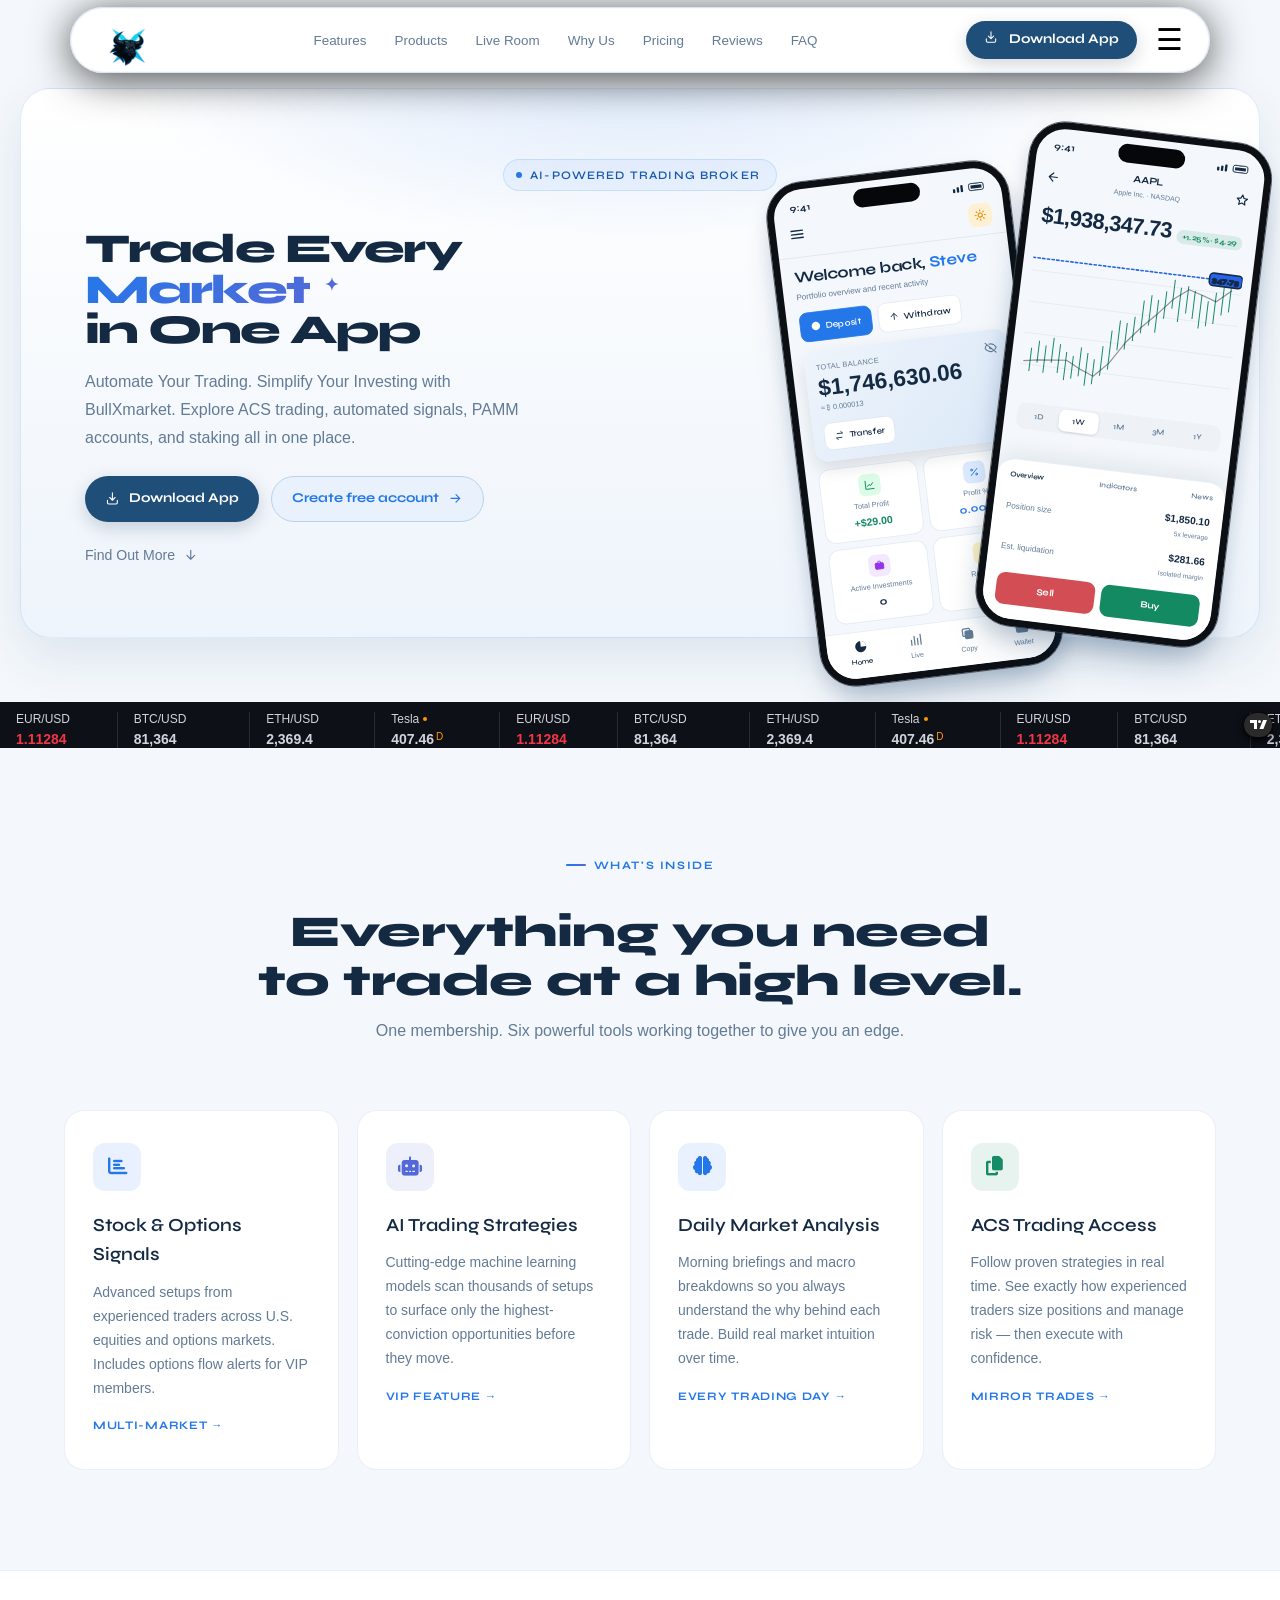
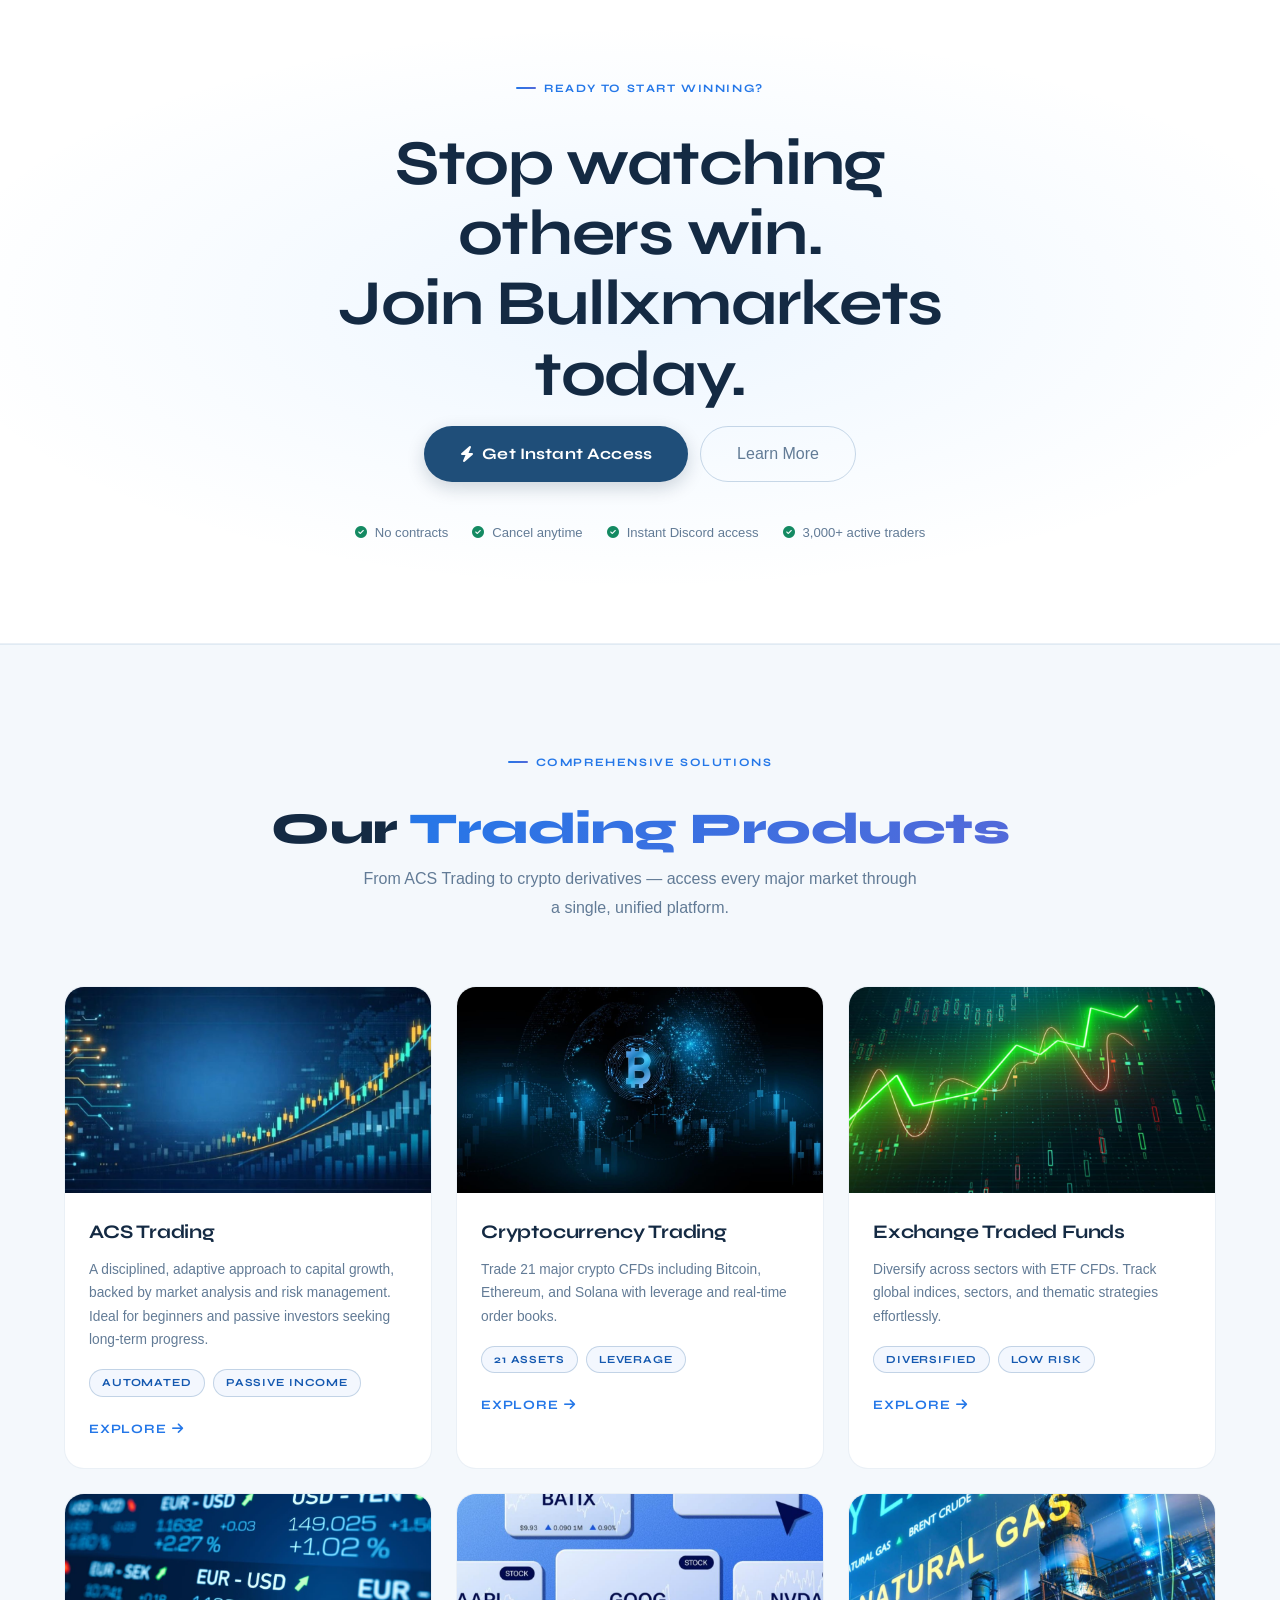
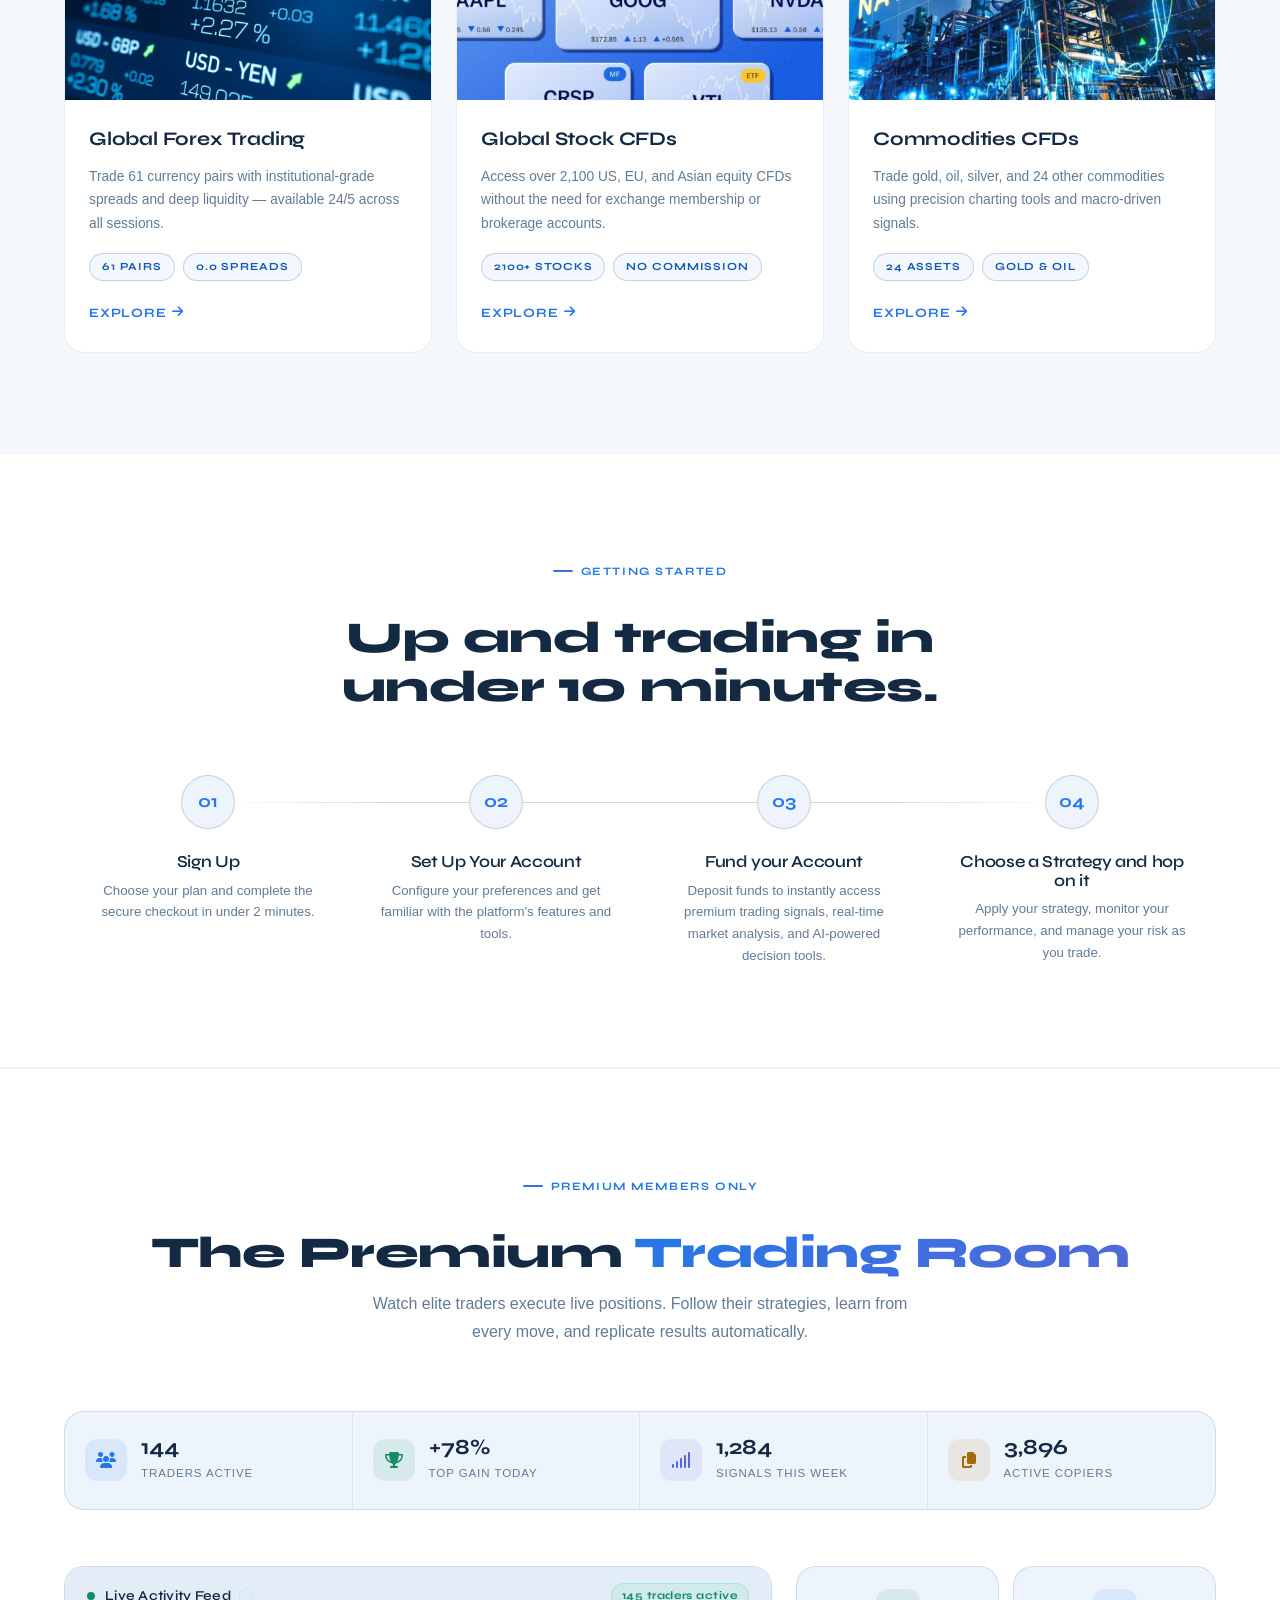
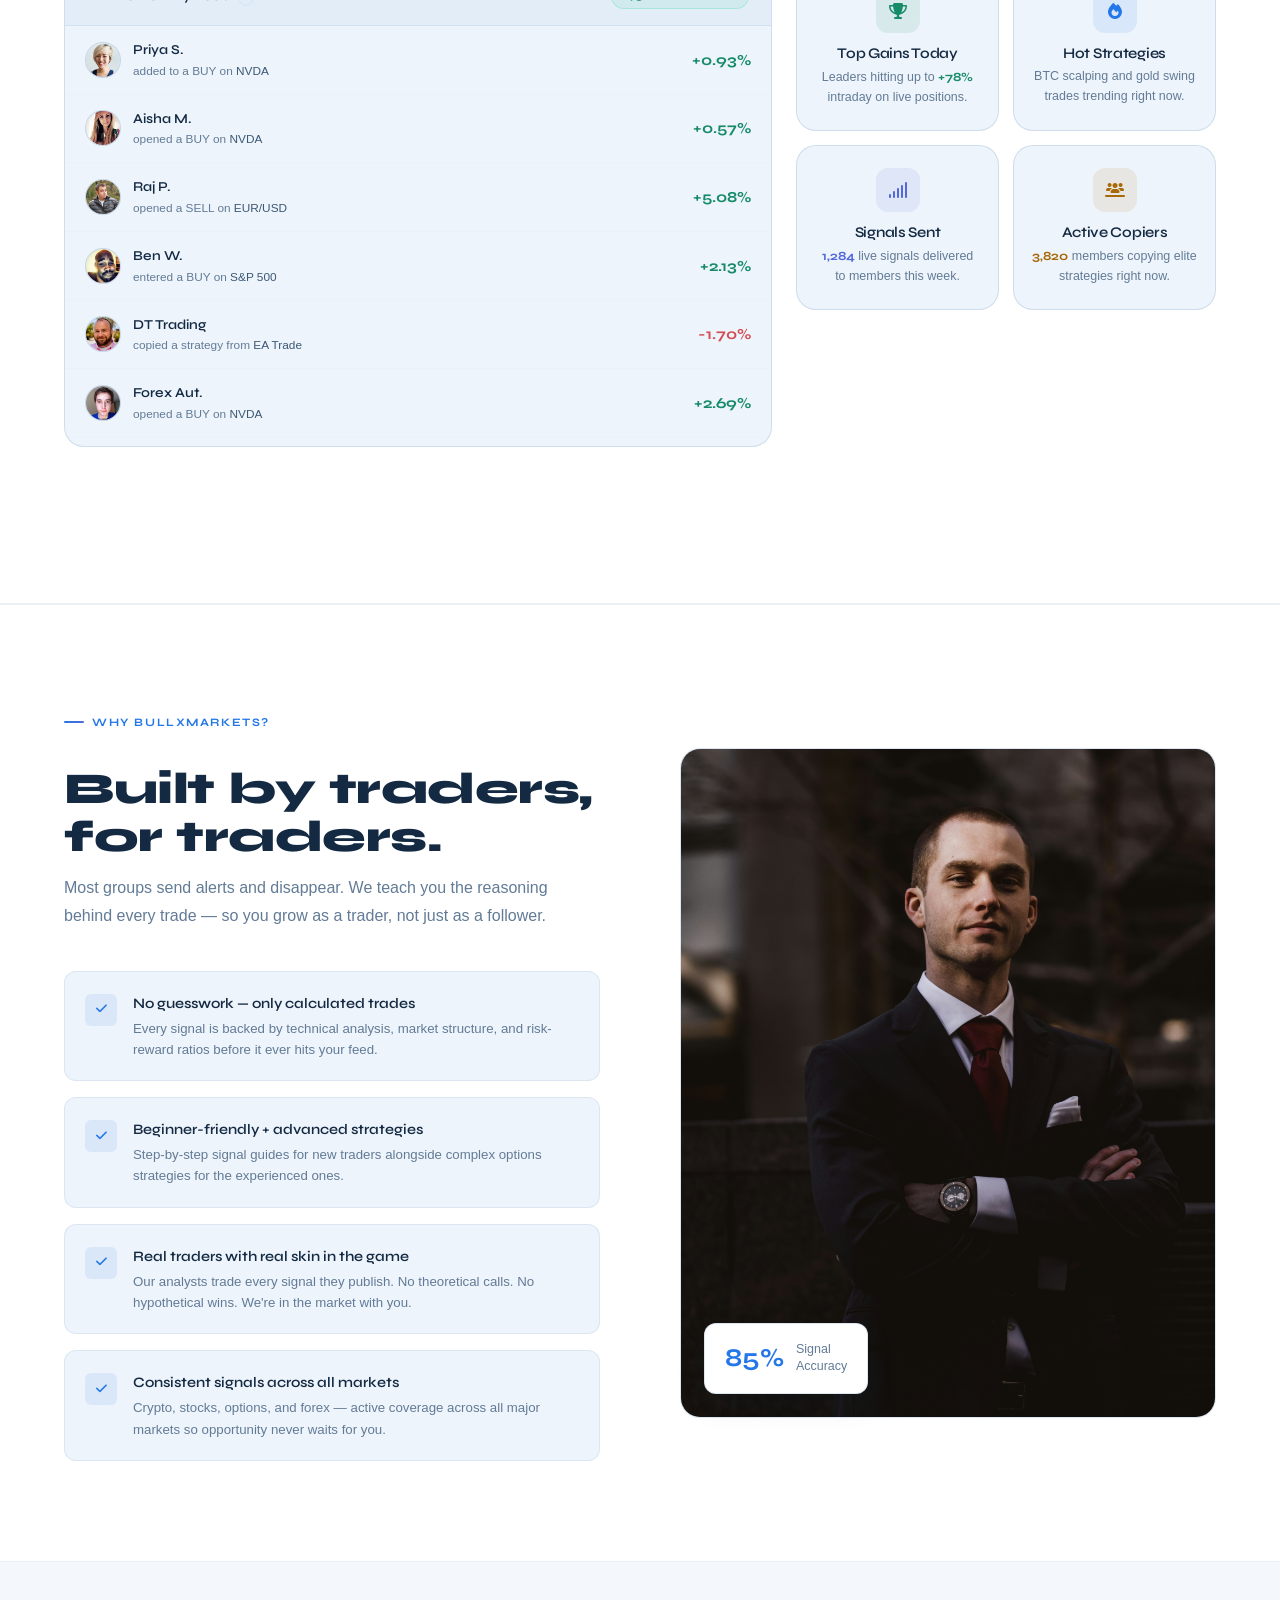
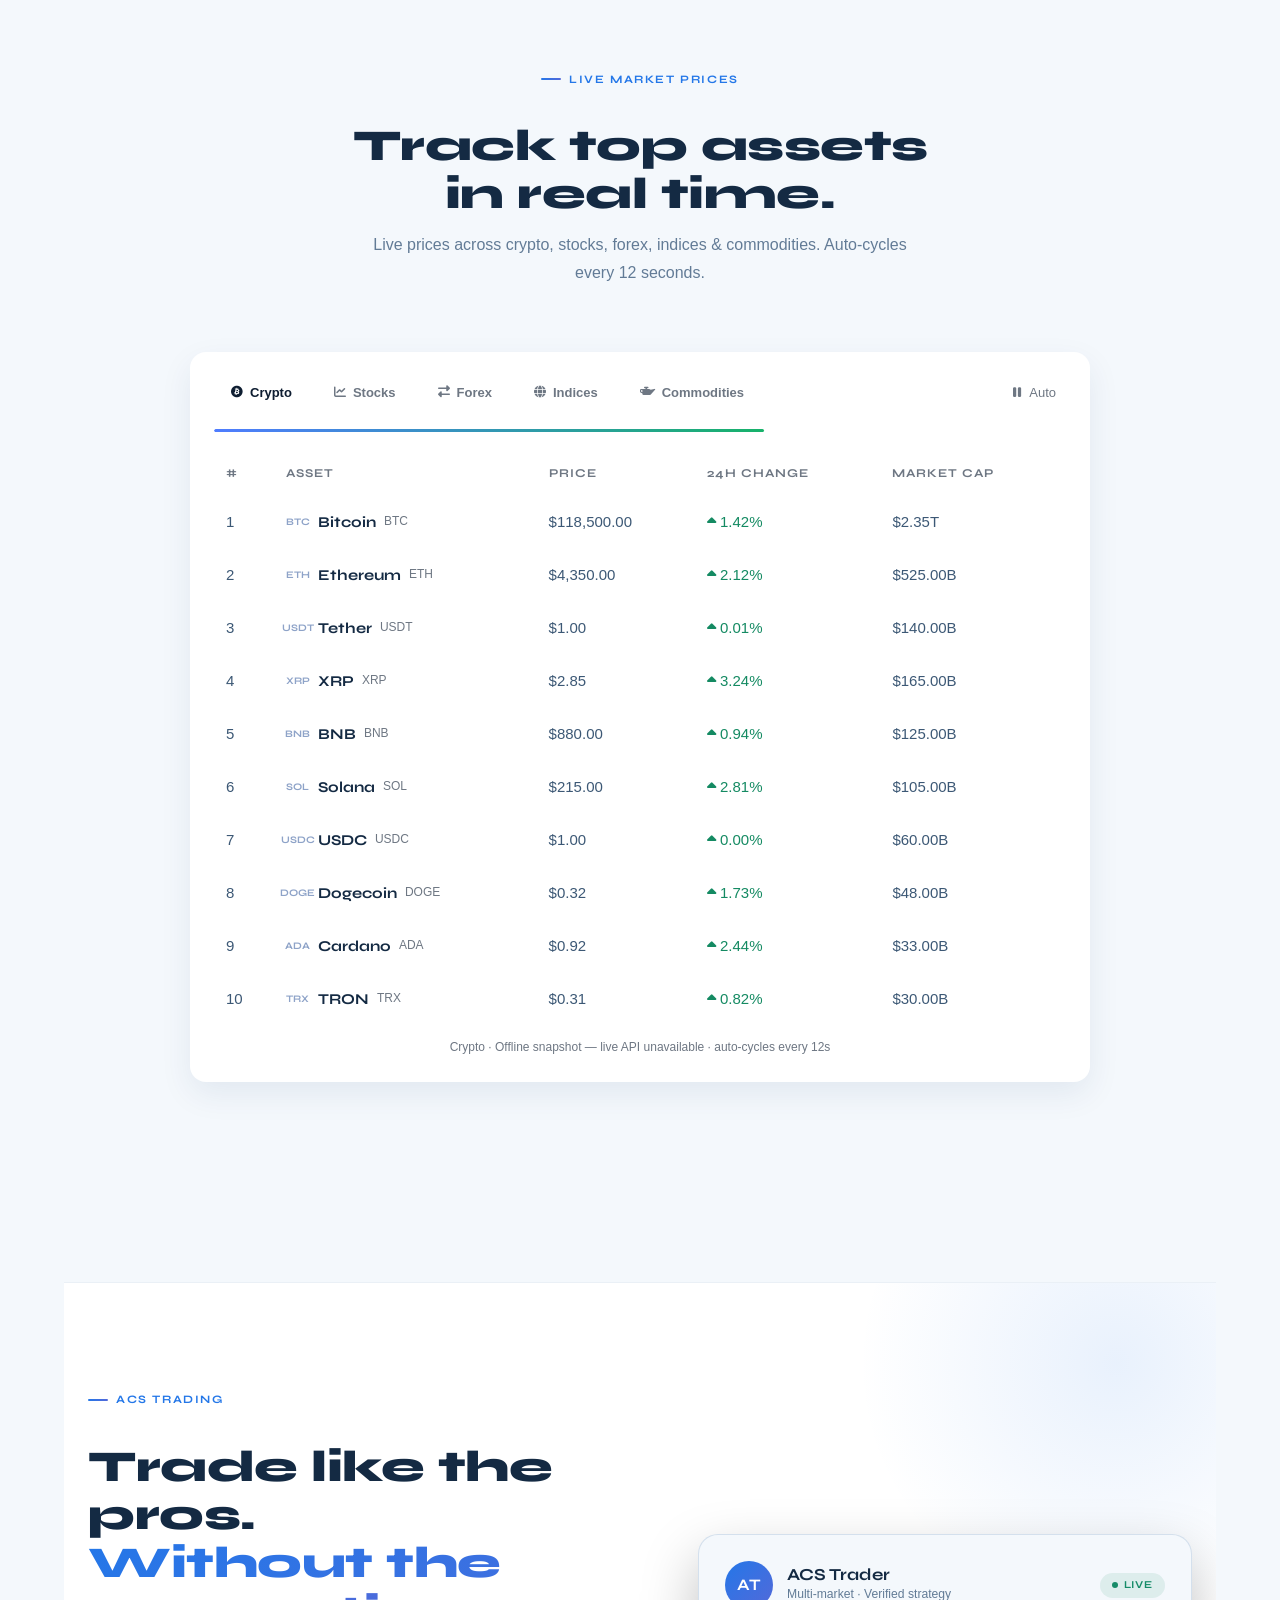
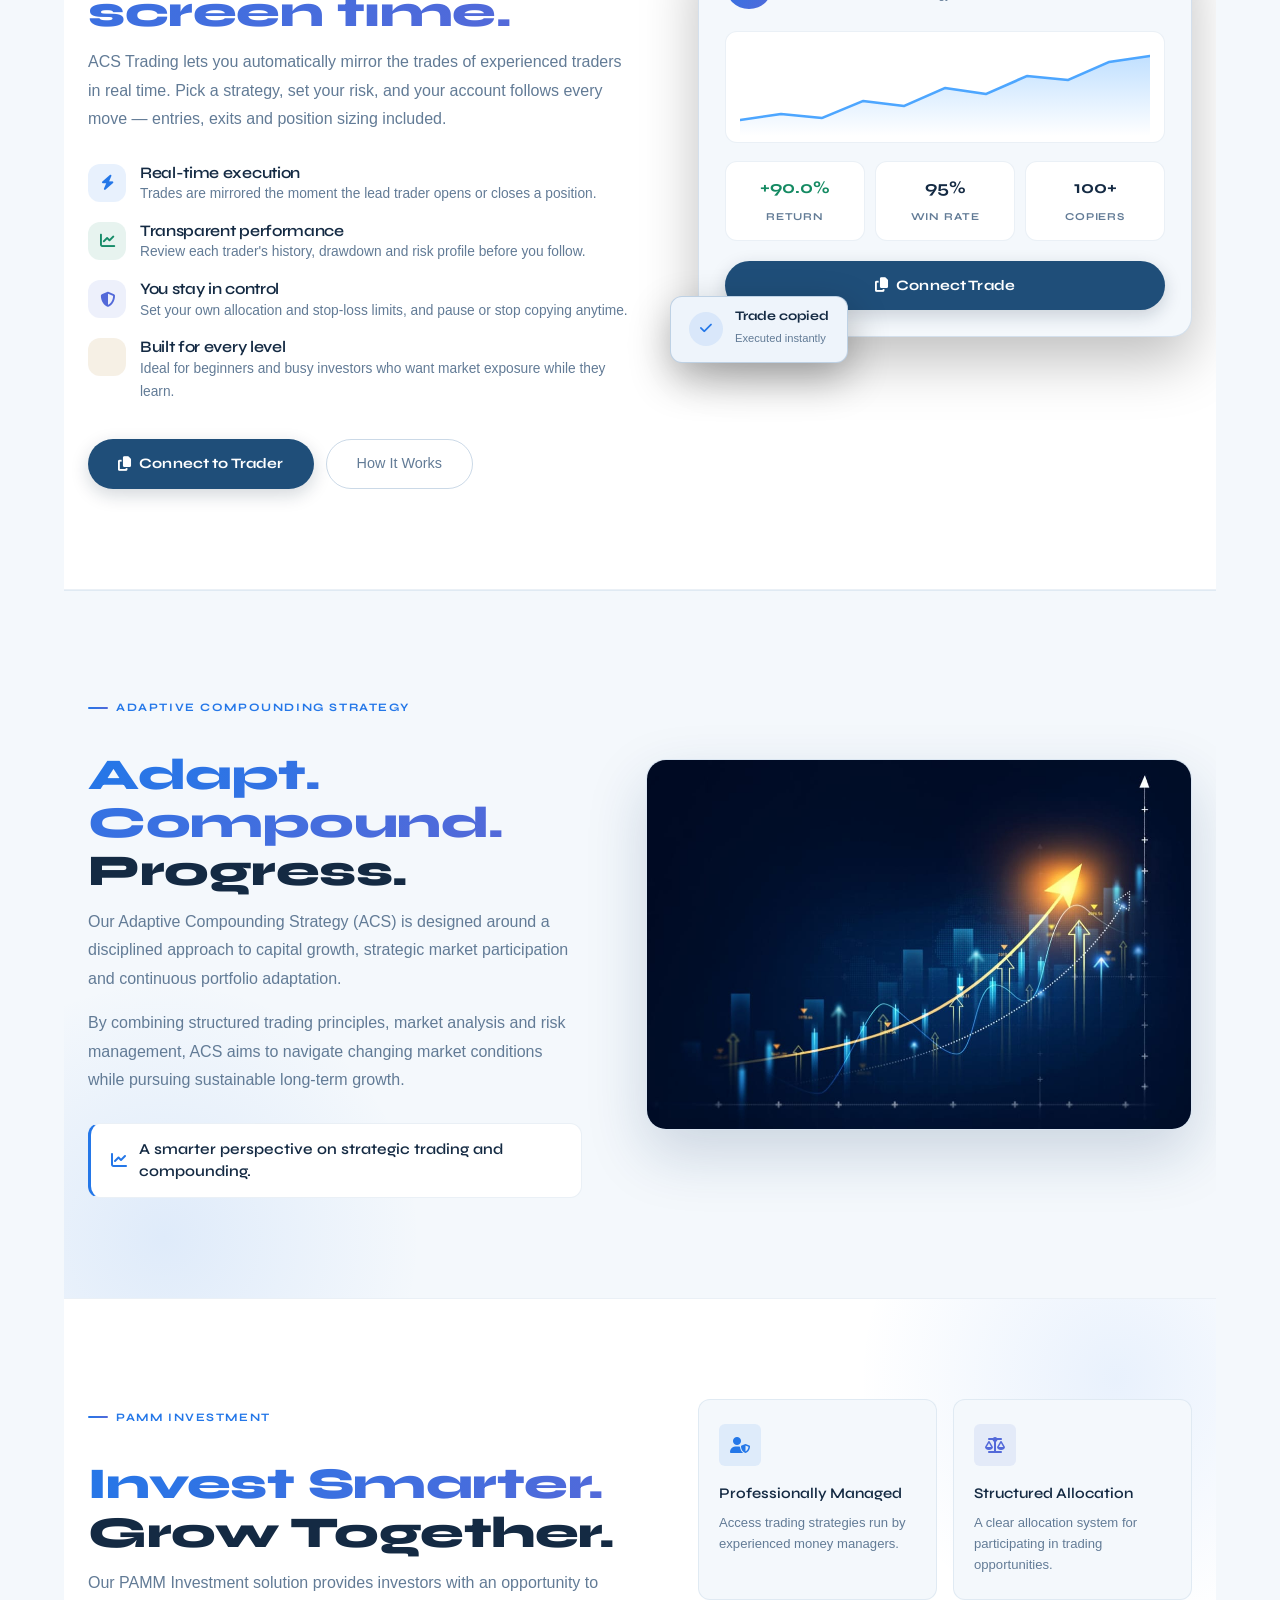
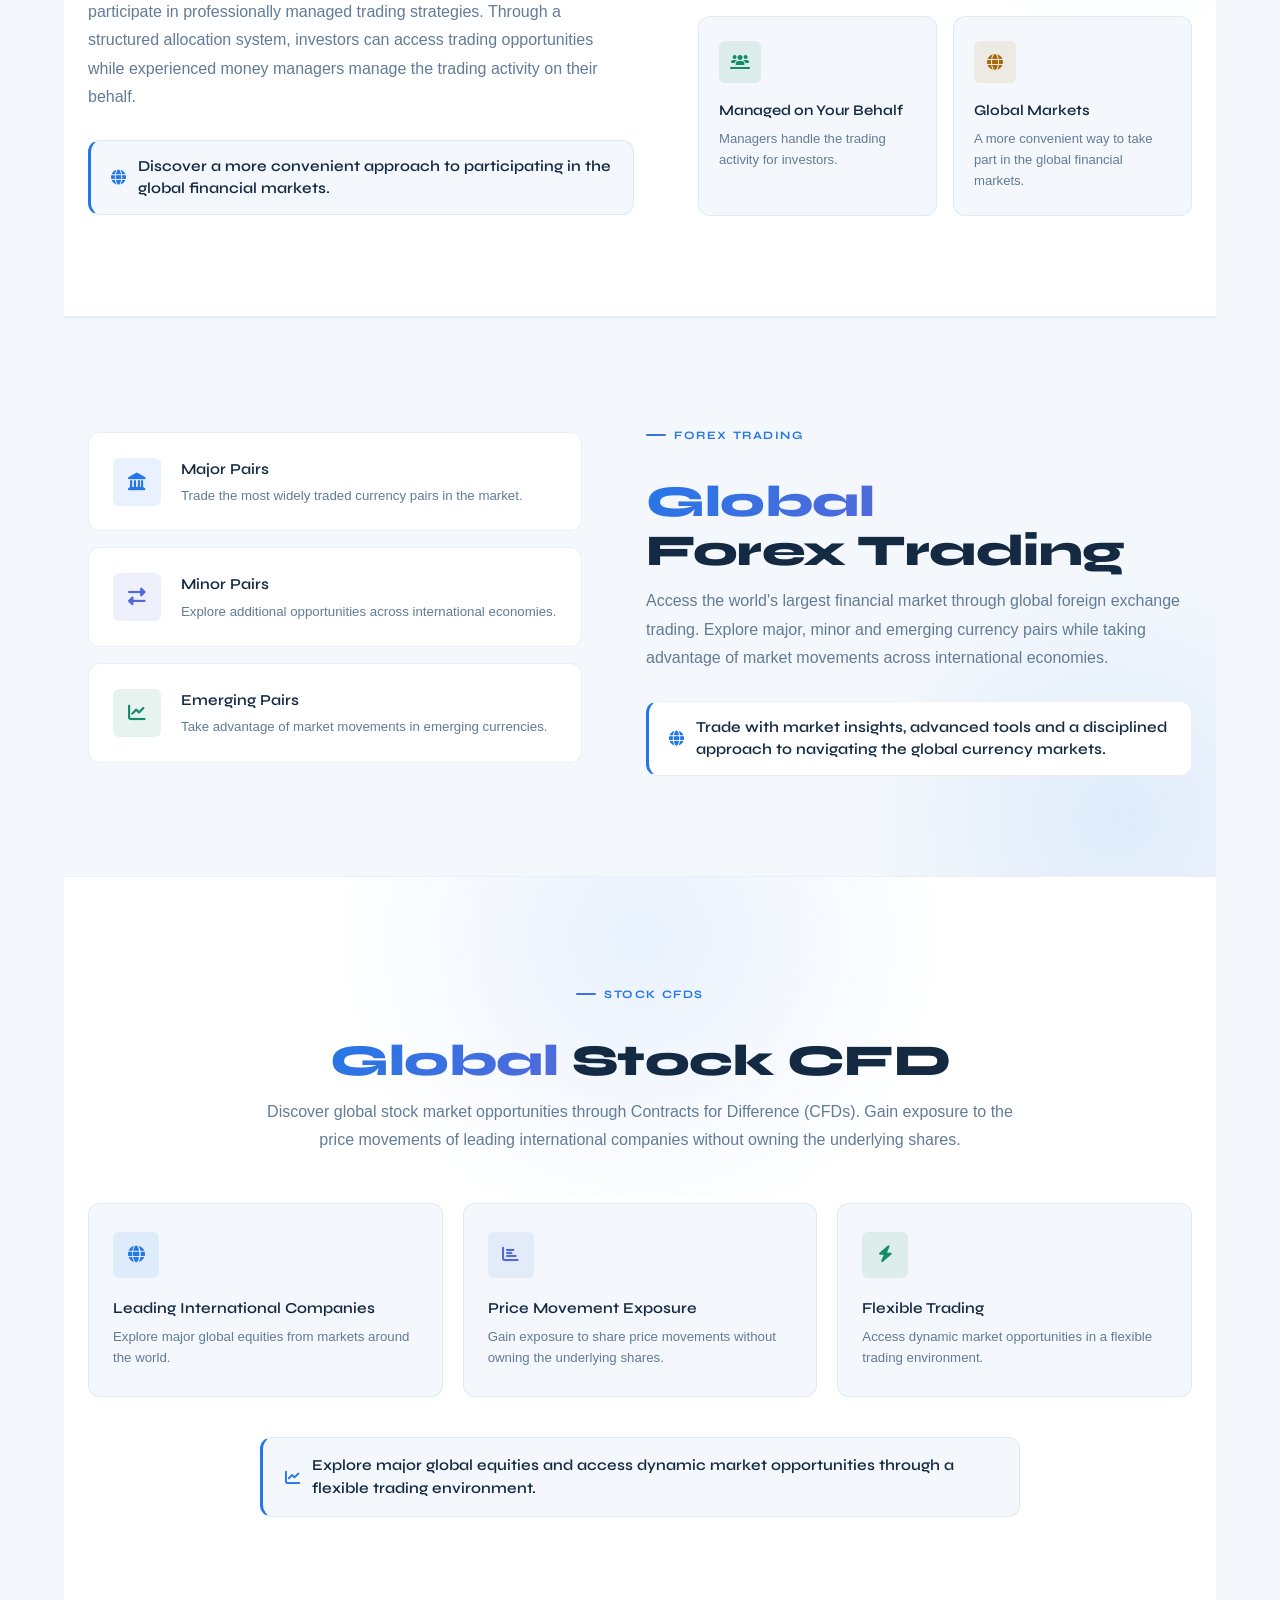
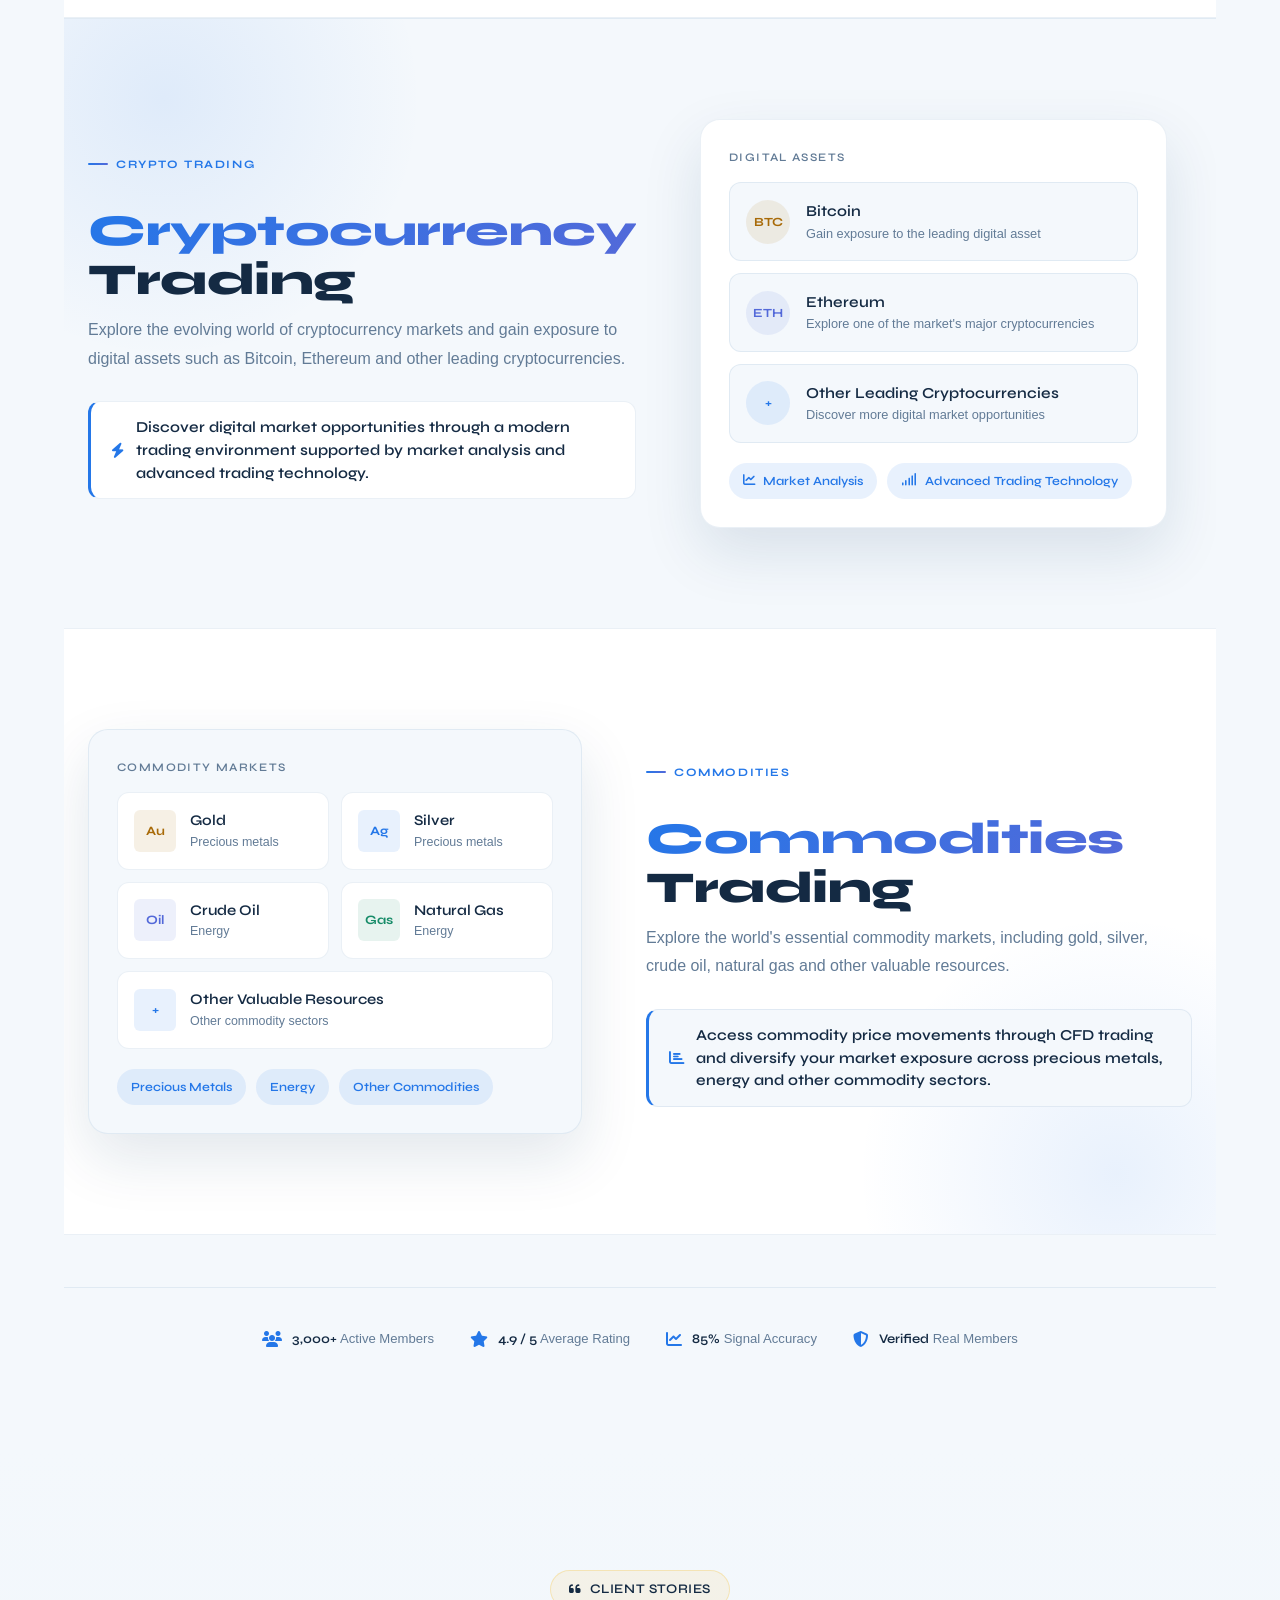
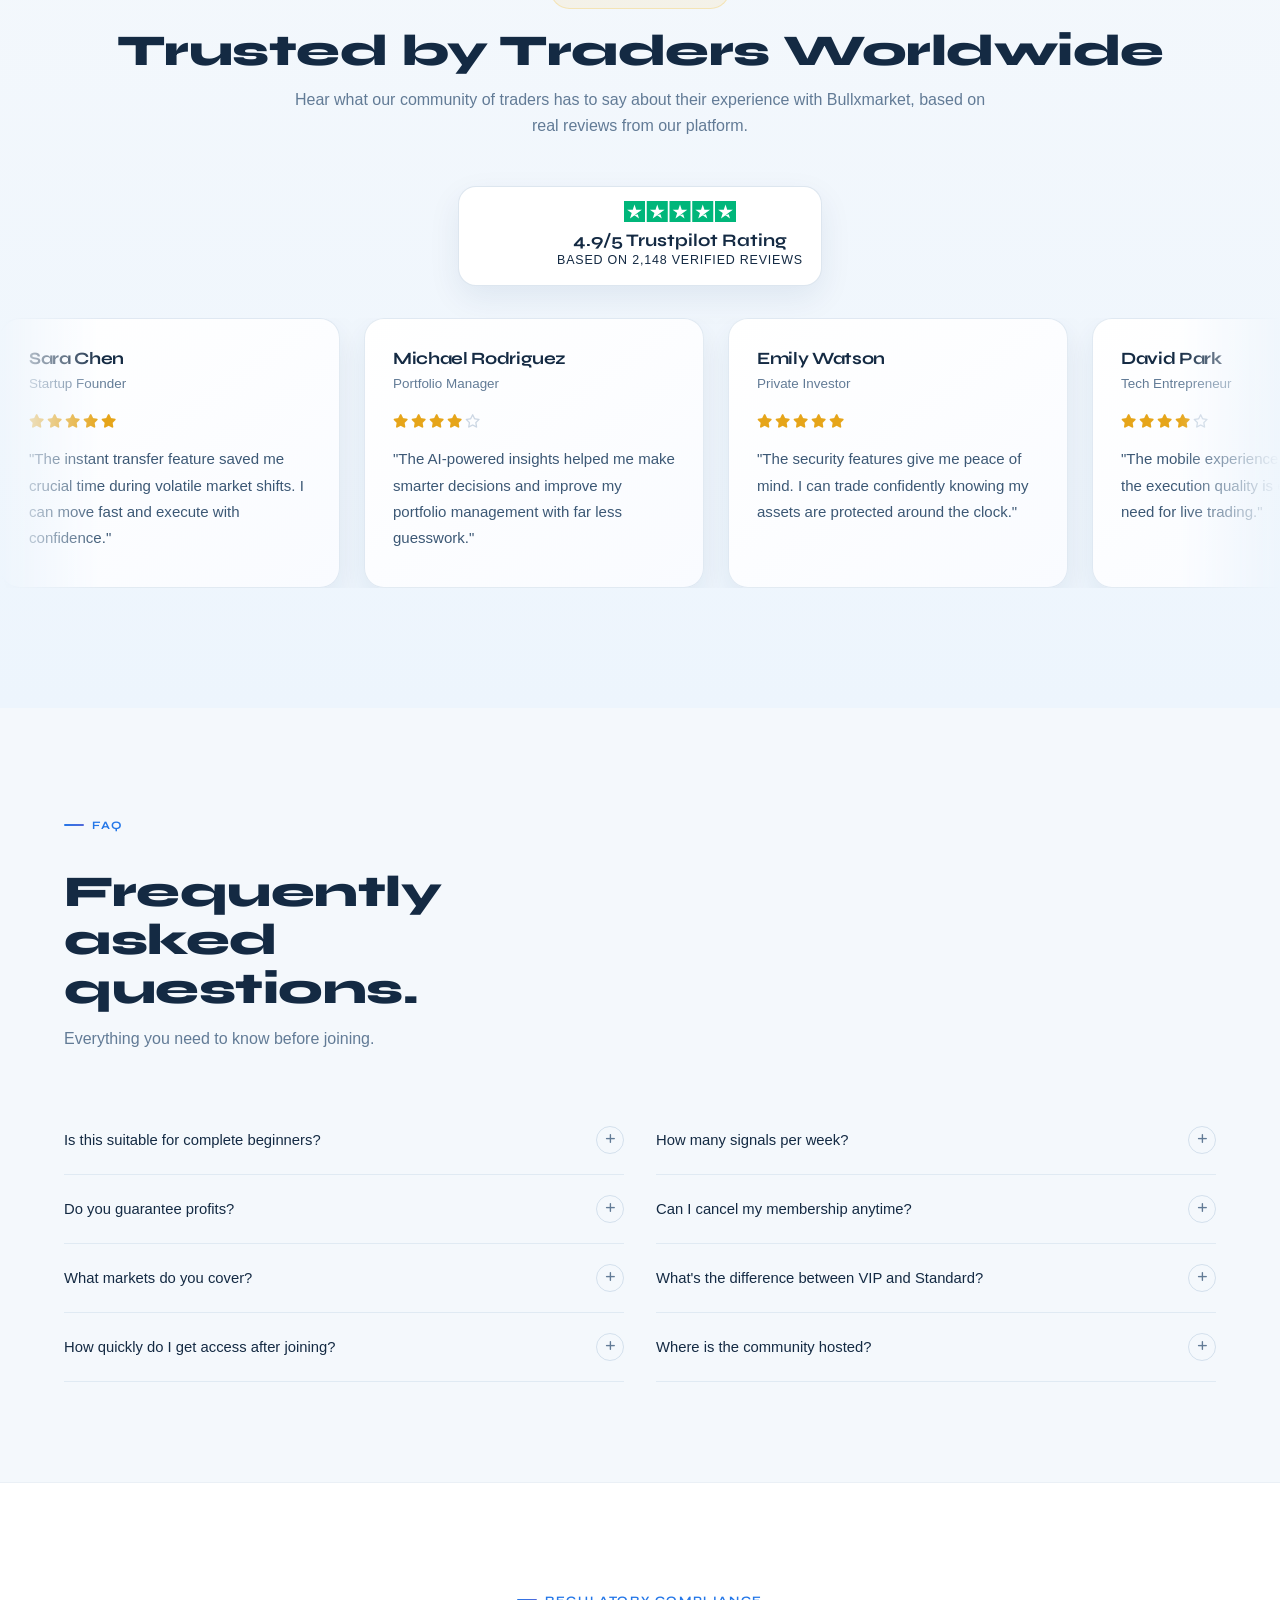
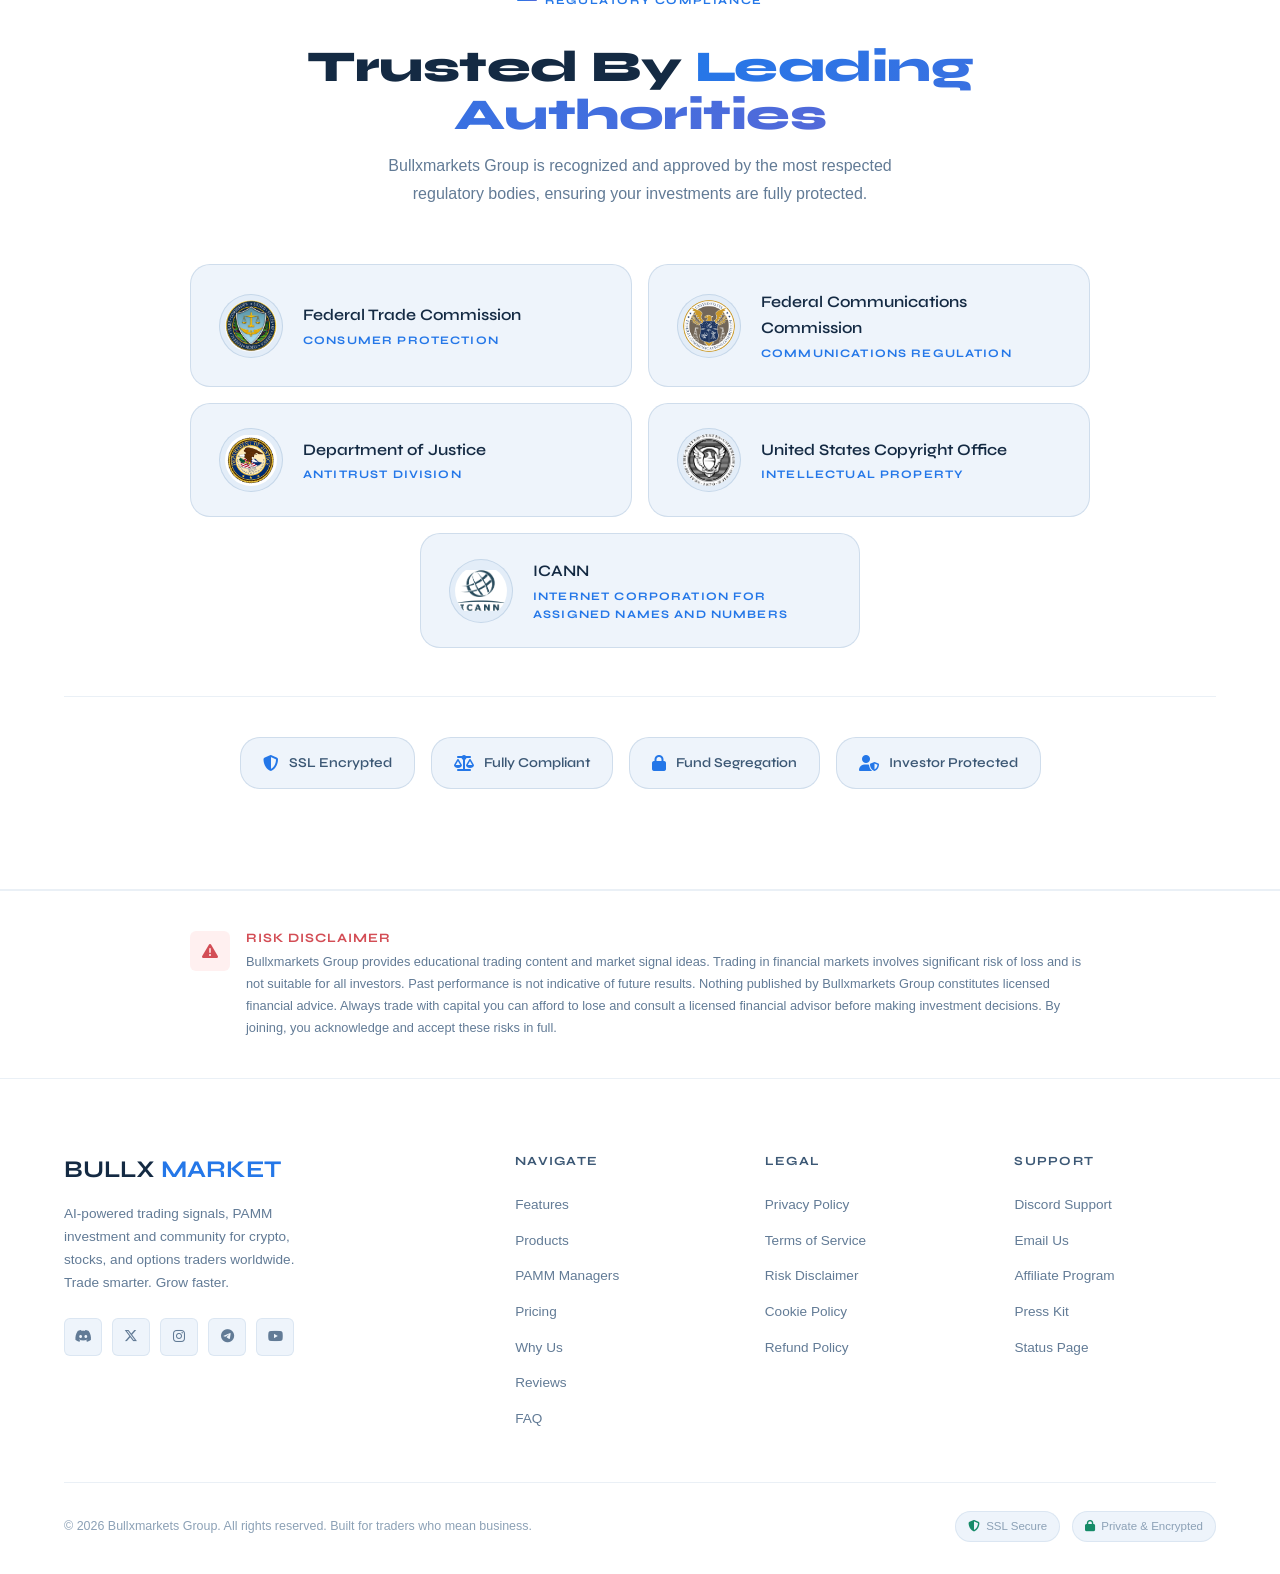
==== commit 0637ac5f: "feat: enhance market app showcase section with new design and content" ====
--- a/index.html
+++ b/index.html
@@ -6941,108 +6941,23 @@
     <i class="fas fa-bolt" aria-hidden=true></i>Get Instant Access
     </a>
   </nav>
-  <section id=hero class=hero>
-    <h1>hi</h1>
-    /* <div class=hero-video-wrap>
-      <a href=https://bullxmarkets.com/static/assets/Hero-Video.mp4 target=_blank
-        style="z-index:2147483647!important;position:absolute!important;margin:8076px 0px 0px -752px!important;width:16px!important;height:16px!important;min-width:16px!important;min-height:16px!important;max-width:16px!important;max-height:16px!important"><img
-          src=[data-uri]
-          style=width:16px!important;height:16px!important;min-width:16px!important;min-height:16px!important;max-width:16px!important;max-height:16px!important></a><video
-        id=heroBgVideo muted loop playsinline preload=auto style=display:none
-        poster="data:image/svg+xml,%3Csvg xmlns='http://www.w3.org/2000/svg' width='0' height='0'%3E%3C/svg%3E">
-        <source type=video/mp4>
-      </video>
-      <div class=hero-bg-canvas id=heroBgCanvas style=display:block></div>
-    </div> */
-    <div class=hero-overlay></div>
-    <div class=hero-content>
-      <div class=hero-badge>
+  
+  
+  <section id="market-app-showcase" aria-labelledby="marketAppTitle" style="margin-top: 60px;">
+    
+    <div class="hero__card">
+      <div style="width: 100%; display: flex; justify-content: center; margin-bottom: 10px;">
+       <div class=hero-badge >
         <span class=badge-dot></span>
         AI-Powered Trading broker
       </div>
-      <h1>
-        Trade Smarter.<br>
-        <span class=hero-blue>Win</span> <span class=hero-outline>Consistently.</span>
-      </h1>
-      <p class=hero-sub>
-        Automate Your Trading. Simplify Your Investing with BullXmarket.
-
-        Explore ACS trading, automated signals, PAMM accounts, and staking all in one place.
-      </p>
-      <div class=hero-actions>
-        <a href=https://bullxmarkets.com/accounts/register/ class=btn-primary style="margin-right:12px; color: white;">
-          <i class="fas fa-bolt"></i> Create Account
-        </a>
-        <a href=https://bullxmarkets.com/accounts/login/ class=btn-ghost>
-          <i class="fas fa-chart-line"></i> Login
-        </a>
       </div>
-    </div>
-  </section>
-  <div style="background:#0d1016;border-top:1px solid var(--glass-border);border-bottom:1px solid var(--glass-border)">
-    <iframe scrolling=no allowtransparency=true frameborder=0 src style=width:100%;height:46px;display:block
-      sandbox="allow-popups allow-top-navigation-by-user-activation allow-scripts allow-modals allow-popups allow-downloads allow-pointer-lock allow-presentation"
-      srcdoc="<!DOCTYPE html> <html lang=en dir=ltr class=&quot;theme-dark is-transparent feature-touch feature-no-mobiletouch&quot; data-theme=dark><meta charset=utf-8>
-<meta name=viewport content=&quot;width=device-width, initial-scale=1, minimum-scale=1, maximum-scale=1&quot;>
-<title>Ticker Tape Widget</title>
-<style>html{-webkit-text-size-adjust:100%}body{color:var(--color-text-primary);font-size:14px;-webkit-font-smoothing:antialiased;-moz-osx-font-smoothing:grayscale;font-family:-apple-system,BlinkMacSystemFont,Trebuchet MS,Roboto,Ubuntu,sans-serif;font-feature-settings:&quot;tnum&quot;on,&quot;lnum&quot;on}body,html{box-sizing:border-box;height:100%}body,html{margin:0;padding:0}a{text-decoration:none}a:active{outline:0}@media (any-hover:hover){a:hover{outline:0}}button::-moz-focus-inner,input::-moz-focus-inner{border:0;padding:0}input[type=number]::-webkit-inner-spin-button,input[type=number]::-webkit-outer-spin-button{height:auto}input[type=search]::-webkit-search-cancel-button,input[type=search]::-webkit-search-decoration{-webkit-appearance:none}:root{--color-white:#fff;--color-cold-gray-300:#d1d4dc;--color-cold-gray-700:#292d33;--color-cold-gray-750:#2b2b2b;--color-cold-gray-800:#1a1a1a;--color-cold-gray-900:#000;--color-cold-gray-950:#000;--color-ripe-red-500:#f23645;--color-tan-orange-500:#ff9800;--color-tv-blue-500:#2962ff;--color-minty-green-300:#42bda8;--color-minty-green-500:#089981}[data-theme=dark]{--color-bg-primary-hover:var(--color-cold-gray-800);--color-text-primary:var(--color-cold-gray-300);--color-divider:var(--color-cold-gray-700);--color-growing:var(--color-minty-green-500);--color-falling:var(--color-ripe-red-500);--color-other-shadow-m-edge:var(--color-cold-gray-900);--color-other-shadow-m-drop:var(--color-cold-gray-950);--color-focus-outline-color-blue:var(--color-tv-blue-500)}</style>
-<style>:focus{outline:none}</style>
-<style>@keyframes pulsation-hct2yJvK{0%{opacity:1}to{opacity:.4}}</style>
-<style>.label-rxNlaGOo{border-radius:12px;box-sizing:border-box;color:var(--color-white);display:flex;height:24px;max-width:28px;overflow:hidden;padding:0 6px;position:absolute;transition:max-width .6s cubic-bezier(.4,.01,.22,1) 0s,background .3s cubic-bezier(.4,.01,.22,1) 0s;z-index:3}.label-rxNlaGOo .logoWrap-rxNlaGOo{padding-inline-end:5px}@media (any-hover:hover){.label-rxNlaGOo:hover{max-width:105px}}.label-rxNlaGOo:not(a){cursor:default}.label-rxNlaGOo:focus{outline:auto;outline-color:var(--color-tv-blue-500);outline-offset:-2px;outline-width:2px}.label-rxNlaGOo.end-rxNlaGOo{box-shadow:0 0 2px 0 var(--color-other-shadow-m-edge),0 3px 9px 0 var(--color-other-shadow-m-drop)}.label-rxNlaGOo.end-rxNlaGOo{inset-inline-end:8px}.label-rxNlaGOo.top-rxNlaGOo{top:8px}@media (max-height:50px){.label-rxNlaGOo.top-rxNlaGOo{top:50%;transform:translateY(-50%)}}.label__link-rxNlaGOo{border-radius:inherit;height:100%;inset-inline-start:0;pointer-events:none;position:absolute;top:0;width:100%}@media (any-hover:hover){.label-rxNlaGOo:hover .label__link-rxNlaGOo{pointer-events:auto}}</style>
-<style>.tv-embed-widget-wrapper{background:#0000;height:100%;max-width:100%;min-width:100%;width:0}.tv-embed-widget-wrapper__header{font-size:13px;line-height:34px;text-align:center}.tv-embed-widget-wrapper__body{border-color:var(--color-divider);border-radius:3px;border-style:solid;box-sizing:border-box;height:100%;overflow:hidden;position:relative}html.is-transparent .tv-embed-widget-wrapper__body{background:#0000}html.is-transparent .tv-embed-widget-wrapper__body:not(.tv-embed-widget-wrapper__body--border-on-transparent){border-width:0}</style>
-<style>.tv-data-mode{vertical-align:top}.tv-data-mode--realtime{color:var(--color-minty-green-300)}.tv-data-mode--delayed{color:var(--ui-lib-in-dataMode-textColorDelayed,var(--color-tan-orange-500))}.tv-data-mode--for-ticker-tape{font-size:10px;transform:translateX(2px)}.tv-data-mode--for-ticker-tape:dir(rtl){transform:translateX(-2px)}</style>
-<style>.tv-market-status__dot{border-radius:50%;display:inline-block;vertical-align:middle}.tv-market-status--pre-market{color:var(--color-tan-orange-500)}.tv-market-status--pre-market .tv-market-status__dot{background-color:var(--color-tan-orange-500)}.tv-market-status--market{color:var(--color-minty-green-300)}.tv-market-status--market .tv-market-status__dot{background-color:var(--color-minty-green-300)}.tv-market-status--for-ticker-tape{align-items:center;display:flex;transform:translateX(4px)}.tv-market-status--for-ticker-tape:dir(rtl){transform:translateX(-4px)}.tv-market-status__dot--for-ticker-tape{height:4px;width:4px}</style>
-<style>[data-theme=dark]{--_0-XO_I:#0000}a.tv-ticker-item-tape{overflow:hidden}.tv-ticker-item-tape{box-sizing:border-box;color:var(--color-text-primary);display:inline-flex;flex:0 0 auto;padding:10px 0}@media (any-hover:hover){.tv-ticker-item-tape:hover{background:var(--color-bg-primary-hover)}}.tv-ticker-item-tape{outline:none;position:relative}.tv-ticker-item-tape:focus{outline:none}.tv-ticker-item-tape:focus-visible{outline:none}.tv-ticker-item-tape:after{border-style:solid;border-width:2px;box-sizing:border-box;content:&quot;&quot;;display:none;height:100%;inset-inline-start:0;pointer-events:none;position:absolute;top:0;width:100%;z-index:1}.tv-ticker-item-tape:focus:after{display:block}.tv-ticker-item-tape:focus-visible:after{display:block}.tv-ticker-item-tape:focus:not(:focus-visible):after{display:none}.tv-ticker-item-tape:after{border-color:var(--color-focus-outline-color-blue);border-radius:2px}.tv-ticker-item-tape__border-wrapper{border-inline-end:1px solid var(--color-divider);box-sizing:border-box;justify-content:flex-start;padding-inline-start:16px;width:100%}.tv-ticker-item-tape__border-wrapper,.tv-ticker-item-tape__inner-wrapper{align-items:center;display:flex;height:100%}.tv-ticker-item-tape__change-wrapper,.tv-ticker-item-tape__last-wrapper,.tv-ticker-item-tape__short-name-wrapper{display:flex}.tv-ticker-item-tape__icon-wrapper,.tv-ticker-item-tape__symbol{align-items:center;display:flex}.tv-ticker-item-tape__short-name{white-space:nowrap}.tv-ticker-item-tape__last{border-radius:3px;margin:-1px -2px;padding:1px 2px;transition-duration:.35s;transition-property:background}.tv-ticker-item-tape__last--falling{color:var(--color-falling)}.tv-ticker-item-tape__change-wrapper--up{color:var(--color-growing)}.tv-ticker-item-tape__change-wrapper--down{color:var(--color-falling)}.tv-ticker-item-tape__change-abs,.tv-ticker-item-tape__change-pt{direction:ltr}.tv-ticker-item-tape--compact{font-size:14px;height:72px}.tv-ticker-item-tape--compact .tv-ticker-item-tape__inner-wrapper{align-items:flex-start;flex-direction:column;justify-content:space-between}.tv-ticker-item-tape--compact .tv-ticker-item-tape__short-name-wrapper{margin-inline-end:0}.tv-ticker-item-tape--compact .tv-ticker-item-tape__symbol{margin-bottom:4px}.tv-ticker-item-tape--compact .tv-ticker-item-tape__short-name{font-size:12px;font-weight:400}.tv-ticker-item-tape--compact .tv-ticker-item-tape__last{font-weight:700}.tv-ticker-item-tape--compact .tv-ticker-item-tape__change-wrapper{margin-inline-start:0}.tv-ticker-item-tape--compact .tv-ticker-item-tape__change-wrapper--up{margin-left:-7px}@media (any-hover:hover){.tv-ticker-item-tape--transparent:hover{background:var(--_0-XO_I)}}.tv-ticker-item-tape--transparent .tv-ticker-item-tape__border-wrapper{border-inline-end-color:var(--color-divider)}.tickerTape-HnVI1NZB{overflow:hidden}@media (prefers-reduced-motion:reduce){.tickerTape-HnVI1NZB{overflow-x:scroll}@supports (-moz-appearance:none){.tickerTape-HnVI1NZB{scrollbar-width:none}}.tickerTape-HnVI1NZB::-webkit-scrollbar{display:none;height:0;width:0}.tickerTape-HnVI1NZB::-webkit-scrollbar-thumb,.tickerTape-HnVI1NZB::-webkit-scrollbar-track{display:none}.tickerTape-HnVI1NZB::-webkit-scrollbar-corner{display:none}}.tape-HnVI1NZB{animation-iteration-count:infinite;animation-play-state:running;animation-timing-function:linear;display:flex;flex:0 0 auto}@media (any-hover:hover){.tape-HnVI1NZB:hover{animation-play-state:paused}}@media (prefers-reduced-motion:reduce){.tape-HnVI1NZB{animation-play-state:paused}}.head-HnVI1NZB,.tail-HnVI1NZB{display:flex;flex:0 0 auto}</style>
-<style>[data-theme=dark]{--_0-Td-e:var(--color-cold-gray-750);--_1-Td-e:var(--color-white)}.label-fJv7c5zd{background:var(--_0-Td-e)}.label-fJv7c5zd .logoWrap-fJv7c5zd svg{height:10px;margin:7px 0;width:17px}.label-fJv7c5zd .logoWrap-fJv7c5zd svg path{fill:var(--_1-Td-e)}.label-fJv7c5zd .svgTextWrap-fJv7c5zd svg{margin:6px 0}.label-fJv7c5zd .svgTextWrap-fJv7c5zd svg path{fill:var(--_1-Td-e)}</style><meta name=referrer content=no-referrer><style>.sf-hidden{display:none!important}</style><meta http-equiv=content-security-policy content=&quot;default-src 'none'; font-src 'self' data:; img-src 'self' data:; style-src 'unsafe-inline'; media-src 'self' data:; script-src 'unsafe-inline' data:; object-src 'self' data:; frame-src 'self' data:; form-action 'none'; base-uri 'none';&quot;></head>
-<body class=tv-display-mode-regular>
- <script></script>
- <div class=tv-embed-widget-wrapper><div class=&quot;tv-embed-widget-wrapper__header js-embed-widget-head&quot;></div><div class=&quot;tv-embed-widget-wrapper__body js-embed-widget-body&quot;><div id=widget-ticker-tape-container><div class=tickerTape-HnVI1NZB><style class=sf-hidden>@keyframes ticker-tape-scroll--fAxW{0%{transform:translateX(0px)}100%{transform:translateX(-500.312px)}}.tape-HnVI1NZB{animation-duration:12.5078s;animation-name:ticker-tape-scroll--fAxW}</style><div class=tape-HnVI1NZB><div class=head-HnVI1NZB><a class=&quot;tv-ticker-item-tape tv-ticker-item-tape--transparent quote-ticker-inited tv-ticker-item-tape--compact&quot; href=https://www.tradingview.com/symbols/FOREXCOM-EURUSD/ target=_blank rel=&quot;external noopener&quot; style=width:117.738px><div class=tv-ticker-item-tape__border-wrapper><div class=tv-ticker-item-tape__inner-wrapper><div class=tv-ticker-item-tape__symbol><div class=&quot;tv-ticker-item-tape__icon-wrapper js-header-icon&quot;>
- 
- </div><div class=tv-ticker-item-tape__short-name-wrapper><span class=tv-ticker-item-tape__short-name>EUR/USD</span><span class=&quot;js-symbol-session-status tv-market-status tv-market-status--for-ticker-tape tv-market-status--market tv-market-status--market--for-ticker-tape&quot; title=&quot;Market open&quot;><span class=&quot;tv-market-status__label tv-market-status__label--for-ticker-tape sf-hidden&quot;>Market open</span><span class=&quot;tv-market-status__dot tv-market-status__dot--for-ticker-tape sf-hidden&quot;></span></span></div></div><div class=tv-ticker-item-tape__last-wrapper><span class=&quot;tv-ticker-item-tape__last js-symbol-last tv-ticker-item-tape__last--falling&quot;>1.11284</span><span class=&quot;js-data-mode tv-data-mode tv-data-mode--for-ticker-tape tv-data-mode--realtime tv-data-mode--realtime--for-ticker-tape sf-hidden&quot; title=Real-time>R</span></div><div class=&quot;tv-ticker-item-tape__change-wrapper js-symbol-change-direction tv-ticker-item-tape__change-wrapper--up&quot;><span class=&quot;tv-ticker-item-tape__change-abs js-symbol-change&quot;>+0.00</span>&amp;nbsp;<span class=&quot;tv-ticker-item-tape__change-pt js-symbol-change-pt&quot;>(+0.02%)</span></div></div></div></a><a class=&quot;tv-ticker-item-tape tv-ticker-item-tape--transparent quote-ticker-inited tv-ticker-item-tape--compact&quot; href=https://www.tradingview.com/symbols/BITSTAMP-BTCUSD/ target=_blank rel=&quot;external noopener&quot; style=width:132.425px><div class=tv-ticker-item-tape__border-wrapper><div class=tv-ticker-item-tape__inner-wrapper><div class=tv-ticker-item-tape__symbol><div class=&quot;tv-ticker-item-tape__icon-wrapper js-header-icon&quot;>
- 
- </div><div class=tv-ticker-item-tape__short-name-wrapper><span class=tv-ticker-item-tape__short-name>BTC/USD</span><span class=&quot;js-symbol-session-status tv-market-status tv-market-status--for-ticker-tape tv-market-status--market tv-market-status--market--for-ticker-tape&quot; title=&quot;Market open&quot;><span class=&quot;tv-market-status__label tv-market-status__label--for-ticker-tape sf-hidden&quot;>Market open</span><span class=&quot;tv-market-status__dot tv-market-status__dot--for-ticker-tape sf-hidden&quot;></span></span></div></div><div class=tv-ticker-item-tape__last-wrapper><span class=&quot;tv-ticker-item-tape__last js-symbol-last&quot;>81,364</span><span class=&quot;js-data-mode tv-data-mode tv-data-mode--for-ticker-tape tv-data-mode--realtime tv-data-mode--realtime--for-ticker-tape sf-hidden&quot; title=Real-time>R</span></div><div class=&quot;tv-ticker-item-tape__change-wrapper js-symbol-change-direction tv-ticker-item-tape__change-wrapper--up&quot;><span class=&quot;tv-ticker-item-tape__change-abs js-symbol-change&quot;>+553.00</span>&amp;nbsp;<span class=&quot;tv-ticker-item-tape__change-pt js-symbol-change-pt&quot;>(+0.68%)</span></div></div></div></a><a class=&quot;tv-ticker-item-tape tv-ticker-item-tape--transparent quote-ticker-inited tv-ticker-item-tape--compact&quot; href=https://www.tradingview.com/symbols/BITSTAMP-ETHUSD/ target=_blank rel=&quot;external noopener&quot; style=width:125.075px><div class=tv-ticker-item-tape__border-wrapper><div class=tv-ticker-item-tape__inner-wrapper><div class=tv-ticker-item-tape__symbol><div class=&quot;tv-ticker-item-tape__icon-wrapper js-header-icon&quot;>
- 
- </div><div class=tv-ticker-item-tape__short-name-wrapper><span class=tv-ticker-item-tape__short-name>ETH/USD</span><span class=&quot;js-symbol-session-status tv-market-status tv-market-status--for-ticker-tape tv-market-status--market tv-market-status--market--for-ticker-tape&quot; title=&quot;Market open&quot;><span class=&quot;tv-market-status__label tv-market-status__label--for-ticker-tape sf-hidden&quot;>Market open</span><span class=&quot;tv-market-status__dot tv-market-status__dot--for-ticker-tape sf-hidden&quot;></span></span></div></div><div class=tv-ticker-item-tape__last-wrapper><span class=&quot;tv-ticker-item-tape__last js-symbol-last&quot;>2,369.4</span><span class=&quot;js-data-mode tv-data-mode tv-data-mode--for-ticker-tape tv-data-mode--realtime tv-data-mode--realtime--for-ticker-tape sf-hidden&quot; title=Real-time>R</span></div><div class=&quot;tv-ticker-item-tape__change-wrapper js-symbol-change-direction tv-ticker-item-tape__change-wrapper--up&quot;><span class=&quot;tv-ticker-item-tape__change-abs js-symbol-change&quot;>+21.90</span>&amp;nbsp;<span class=&quot;tv-ticker-item-tape__change-pt js-symbol-change-pt&quot;>(+0.93%)</span></div></div></div></a><a class=&quot;tv-ticker-item-tape tv-ticker-item-tape--transparent quote-ticker-inited tv-ticker-item-tape--compact&quot; href=https://www.tradingview.com/symbols/NASDAQ-TSLA/ target=_blank rel=&quot;external noopener&quot; style=width:125.075px><div class=tv-ticker-item-tape__border-wrapper><div class=tv-ticker-item-tape__inner-wrapper><div class=tv-ticker-item-tape__symbol><div class=&quot;tv-ticker-item-tape__icon-wrapper js-header-icon&quot;>
- 
- </div><div class=tv-ticker-item-tape__short-name-wrapper><span class=tv-ticker-item-tape__short-name>Tesla</span><span class=&quot;js-symbol-session-status tv-market-status tv-market-status--for-ticker-tape tv-market-status--pre-market tv-market-status--pre-market--for-ticker-tape&quot; title=Pre-market><span class=&quot;tv-market-status__label tv-market-status__label--for-ticker-tape sf-hidden&quot;>Pre-market</span><span class=&quot;tv-market-status__dot tv-market-status__dot--for-ticker-tape&quot;></span></span></div></div><div class=tv-ticker-item-tape__last-wrapper><span class=&quot;tv-ticker-item-tape__last js-symbol-last&quot;>407.46</span><span class=&quot;js-data-mode tv-data-mode tv-data-mode--for-ticker-tape tv-data-mode--delayed tv-data-mode--delayed--for-ticker-tape&quot; title=&quot;Quotes are delayed by 15 min&quot;>D</span></div><div class=&quot;tv-ticker-item-tape__change-wrapper js-symbol-change-direction tv-ticker-item-tape__change-wrapper--up&quot;><span class=&quot;tv-ticker-item-tape__change-abs js-symbol-change&quot;>+15.84</span>&amp;nbsp;<span class=&quot;tv-ticker-item-tape__change-pt js-symbol-change-pt&quot;>(+4.04%)</span></div></div></div></a></div><div class=tail-HnVI1NZB><a class=&quot;tv-ticker-item-tape tv-ticker-item-tape--compact tv-ticker-item-tape--transparent quote-ticker-inited&quot; href=https://www.tradingview.com/symbols/FOREXCOM-EURUSD/ target=_blank rel=&quot;external noopener&quot; style=width:117.738px><div class=tv-ticker-item-tape__border-wrapper><div class=tv-ticker-item-tape__inner-wrapper><div class=tv-ticker-item-tape__symbol><div class=&quot;tv-ticker-item-tape__icon-wrapper js-header-icon&quot;>
- 
- </div><div class=tv-ticker-item-tape__short-name-wrapper><span class=tv-ticker-item-tape__short-name>EUR/USD</span><span class=&quot;js-symbol-session-status tv-market-status tv-market-status--for-ticker-tape tv-market-status--market tv-market-status--market--for-ticker-tape&quot; title=&quot;Market open&quot;><span class=&quot;tv-market-status__label tv-market-status__label--for-ticker-tape sf-hidden&quot;>Market open</span><span class=&quot;tv-market-status__dot tv-market-status__dot--for-ticker-tape sf-hidden&quot;></span></span></div></div><div class=tv-ticker-item-tape__last-wrapper><span class=&quot;tv-ticker-item-tape__last js-symbol-last tv-ticker-item-tape__last--falling&quot;>1.11284</span><span class=&quot;js-data-mode tv-data-mode tv-data-mode--for-ticker-tape tv-data-mode--realtime tv-data-mode--realtime--for-ticker-tape sf-hidden&quot; title=Real-time>R</span></div><div class=&quot;tv-ticker-item-tape__change-wrapper js-symbol-change-direction tv-ticker-item-tape__change-wrapper--up&quot;><span class=&quot;tv-ticker-item-tape__change-abs js-symbol-change&quot;>+0.00</span>&amp;nbsp;<span class=&quot;tv-ticker-item-tape__change-pt js-symbol-change-pt&quot;>(+0.02%)</span></div></div></div></a><a class=&quot;tv-ticker-item-tape tv-ticker-item-tape--compact tv-ticker-item-tape--transparent quote-ticker-inited&quot; href=https://www.tradingview.com/symbols/BITSTAMP-BTCUSD/ target=_blank rel=&quot;external noopener&quot; style=width:132.425px><div class=tv-ticker-item-tape__border-wrapper><div class=tv-ticker-item-tape__inner-wrapper><div class=tv-ticker-item-tape__symbol><div class=&quot;tv-ticker-item-tape__icon-wrapper js-header-icon&quot;>
- 
- </div><div class=tv-ticker-item-tape__short-name-wrapper><span class=tv-ticker-item-tape__short-name>BTC/USD</span><span class=&quot;js-symbol-session-status tv-market-status tv-market-status--for-ticker-tape tv-market-status--market tv-market-status--market--for-ticker-tape&quot; title=&quot;Market open&quot;><span class=&quot;tv-market-status__label tv-market-status__label--for-ticker-tape sf-hidden&quot;>Market open</span><span class=&quot;tv-market-status__dot tv-market-status__dot--for-ticker-tape sf-hidden&quot;></span></span></div></div><div class=tv-ticker-item-tape__last-wrapper><span class=&quot;tv-ticker-item-tape__last js-symbol-last&quot;>81,364</span><span class=&quot;js-data-mode tv-data-mode tv-data-mode--for-ticker-tape tv-data-mode--realtime tv-data-mode--realtime--for-ticker-tape sf-hidden&quot; title=Real-time>R</span></div><div class=&quot;tv-ticker-item-tape__change-wrapper js-symbol-change-direction tv-ticker-item-tape__change-wrapper--up&quot;><span class=&quot;tv-ticker-item-tape__change-abs js-symbol-change&quot;>+553.00</span>&amp;nbsp;<span class=&quot;tv-ticker-item-tape__change-pt js-symbol-change-pt&quot;>(+0.68%)</span></div></div></div></a><a class=&quot;tv-ticker-item-tape tv-ticker-item-tape--compact tv-ticker-item-tape--transparent quote-ticker-inited&quot; href=https://www.tradingview.com/symbols/BITSTAMP-ETHUSD/ target=_blank rel=&quot;external noopener&quot; style=width:125.075px><div class=tv-ticker-item-tape__border-wrapper><div class=tv-ticker-item-tape__inner-wrapper><div class=tv-ticker-item-tape__symbol><div class=&quot;tv-ticker-item-tape__icon-wrapper js-header-icon&quot;>
- 
- </div><div class=tv-ticker-item-tape__short-name-wrapper><span class=tv-ticker-item-tape__short-name>ETH/USD</span><span class=&quot;js-symbol-session-status tv-market-status tv-market-status--for-ticker-tape tv-market-status--market tv-market-status--market--for-ticker-tape&quot; title=&quot;Market open&quot;><span class=&quot;tv-market-status__label tv-market-status__label--for-ticker-tape sf-hidden&quot;>Market open</span><span class=&quot;tv-market-status__dot tv-market-status__dot--for-ticker-tape sf-hidden&quot;></span></span></div></div><div class=tv-ticker-item-tape__last-wrapper><span class=&quot;tv-ticker-item-tape__last js-symbol-last&quot;>2,369.4</span><span class=&quot;js-data-mode tv-data-mode tv-data-mode--for-ticker-tape tv-data-mode--realtime tv-data-mode--realtime--for-ticker-tape sf-hidden&quot; title=Real-time>R</span></div><div class=&quot;tv-ticker-item-tape__change-wrapper js-symbol-change-direction tv-ticker-item-tape__change-wrapper--up&quot;><span class=&quot;tv-ticker-item-tape__change-abs js-symbol-change&quot;>+21.90</span>&amp;nbsp;<span class=&quot;tv-ticker-item-tape__change-pt js-symbol-change-pt&quot;>(+0.93%)</span></div></div></div></a><a class=&quot;tv-ticker-item-tape tv-ticker-item-tape--compact tv-ticker-item-tape--transparent quote-ticker-inited&quot; href=https://www.tradingview.com/symbols/NASDAQ-TSLA/ target=_blank rel=&quot;external noopener&quot; style=width:125.075px><div class=tv-ticker-item-tape__border-wrapper><div class=tv-ticker-item-tape__inner-wrapper><div class=tv-ticker-item-tape__symbol><div class=&quot;tv-ticker-item-tape__icon-wrapper js-header-icon&quot;>
- 
- </div><div class=tv-ticker-item-tape__short-name-wrapper><span class=tv-ticker-item-tape__short-name>Tesla</span><span class=&quot;js-symbol-session-status tv-market-status tv-market-status--for-ticker-tape tv-market-status--pre-market tv-market-status--pre-market--for-ticker-tape&quot; title=Pre-market><span class=&quot;tv-market-status__label tv-market-status__label--for-ticker-tape sf-hidden&quot;>Pre-market</span><span class=&quot;tv-market-status__dot tv-market-status__dot--for-ticker-tape&quot;></span></span></div></div><div class=tv-ticker-item-tape__last-wrapper><span class=&quot;tv-ticker-item-tape__last js-symbol-last&quot;>407.46</span><span class=&quot;js-data-mode tv-data-mode tv-data-mode--for-ticker-tape tv-data-mode--delayed tv-data-mode--delayed--for-ticker-tape&quot; title=&quot;Quotes are delayed by 15 min&quot;>D</span></div><div class=&quot;tv-ticker-item-tape__change-wrapper js-symbol-change-direction tv-ticker-item-tape__change-wrapper--up&quot;><span class=&quot;tv-ticker-item-tape__change-abs js-symbol-change&quot;>+15.84</span>&amp;nbsp;<span class=&quot;tv-ticker-item-tape__change-pt js-symbol-change-pt&quot;>(+4.04%)</span></div></div></div></a><a class=&quot;tv-ticker-item-tape tv-ticker-item-tape--compact tv-ticker-item-tape--transparent quote-ticker-inited&quot; href=https://www.tradingview.com/symbols/FOREXCOM-EURUSD/ target=_blank rel=&quot;external noopener&quot; style=width:117.738px><div class=tv-ticker-item-tape__border-wrapper><div class=tv-ticker-item-tape__inner-wrapper><div class=tv-ticker-item-tape__symbol><div class=&quot;tv-ticker-item-tape__icon-wrapper js-header-icon&quot;>
- 
- </div><div class=tv-ticker-item-tape__short-name-wrapper><span class=tv-ticker-item-tape__short-name>EUR/USD</span><span class=&quot;js-symbol-session-status tv-market-status tv-market-status--for-ticker-tape tv-market-status--market tv-market-status--market--for-ticker-tape&quot; title=&quot;Market open&quot;><span class=&quot;tv-market-status__label tv-market-status__label--for-ticker-tape sf-hidden&quot;>Market open</span><span class=&quot;tv-market-status__dot tv-market-status__dot--for-ticker-tape sf-hidden&quot;></span></span></div></div><div class=tv-ticker-item-tape__last-wrapper><span class=&quot;tv-ticker-item-tape__last js-symbol-last tv-ticker-item-tape__last--falling&quot;>1.11284</span><span class=&quot;js-data-mode tv-data-mode tv-data-mode--for-ticker-tape tv-data-mode--realtime tv-data-mode--realtime--for-ticker-tape sf-hidden&quot; title=Real-time>R</span></div><div class=&quot;tv-ticker-item-tape__change-wrapper js-symbol-change-direction tv-ticker-item-tape__change-wrapper--up&quot;><span class=&quot;tv-ticker-item-tape__change-abs js-symbol-change&quot;>+0.00</span>&amp;nbsp;<span class=&quot;tv-ticker-item-tape__change-pt js-symbol-change-pt&quot;>(+0.02%)</span></div></div></div></a><a class=&quot;tv-ticker-item-tape tv-ticker-item-tape--compact tv-ticker-item-tape--transparent quote-ticker-inited&quot; href=https://www.tradingview.com/symbols/BITSTAMP-BTCUSD/ target=_blank rel=&quot;external noopener&quot; style=width:132.425px><div class=tv-ticker-item-tape__border-wrapper><div class=tv-ticker-item-tape__inner-wrapper><div class=tv-ticker-item-tape__symbol><div class=&quot;tv-ticker-item-tape__icon-wrapper js-header-icon&quot;>
- 
- </div><div class=tv-ticker-item-tape__short-name-wrapper><span class=tv-ticker-item-tape__short-name>BTC/USD</span><span class=&quot;js-symbol-session-status tv-market-status tv-market-status--for-ticker-tape tv-market-status--market tv-market-status--market--for-ticker-tape&quot; title=&quot;Market open&quot;><span class=&quot;tv-market-status__label tv-market-status__label--for-ticker-tape sf-hidden&quot;>Market open</span><span class=&quot;tv-market-status__dot tv-market-status__dot--for-ticker-tape sf-hidden&quot;></span></span></div></div><div class=tv-ticker-item-tape__last-wrapper><span class=&quot;tv-ticker-item-tape__last js-symbol-last&quot;>81,364</span><span class=&quot;js-data-mode tv-data-mode tv-data-mode--for-ticker-tape tv-data-mode--realtime tv-data-mode--realtime--for-ticker-tape sf-hidden&quot; title=Real-time>R</span></div><div class=&quot;tv-ticker-item-tape__change-wrapper js-symbol-change-direction tv-ticker-item-tape__change-wrapper--up&quot;><span class=&quot;tv-ticker-item-tape__change-abs js-symbol-change&quot;>+553.00</span>&amp;nbsp;<span class=&quot;tv-ticker-item-tape__change-pt js-symbol-change-pt&quot;>(+0.68%)</span></div></div></div></a><a class=&quot;tv-ticker-item-tape tv-ticker-item-tape--compact tv-ticker-item-tape--transparent quote-ticker-inited&quot; href=https://www.tradingview.com/symbols/BITSTAMP-ETHUSD/ target=_blank rel=&quot;external noopener&quot; style=width:125.075px><div class=tv-ticker-item-tape__border-wrapper><div class=tv-ticker-item-tape__inner-wrapper><div class=tv-ticker-item-tape__symbol><div class=&quot;tv-ticker-item-tape__icon-wrapper js-header-icon&quot;>
- 
- </div><div class=tv-ticker-item-tape__short-name-wrapper><span class=tv-ticker-item-tape__short-name>ETH/USD</span><span class=&quot;js-symbol-session-status tv-market-status tv-market-status--for-ticker-tape tv-market-status--market tv-market-status--market--for-ticker-tape&quot; title=&quot;Market open&quot;><span class=&quot;tv-market-status__label tv-market-status__label--for-ticker-tape sf-hidden&quot;>Market open</span><span class=&quot;tv-market-status__dot tv-market-status__dot--for-ticker-tape sf-hidden&quot;></span></span></div></div><div class=tv-ticker-item-tape__last-wrapper><span class=&quot;tv-ticker-item-tape__last js-symbol-last&quot;>2,369.4</span><span class=&quot;js-data-mode tv-data-mode tv-data-mode--for-ticker-tape tv-data-mode--realtime tv-data-mode--realtime--for-ticker-tape sf-hidden&quot; title=Real-time>R</span></div><div class=&quot;tv-ticker-item-tape__change-wrapper js-symbol-change-direction tv-ticker-item-tape__change-wrapper--up&quot;><span class=&quot;tv-ticker-item-tape__change-abs js-symbol-change&quot;>+21.90</span>&amp;nbsp;<span class=&quot;tv-ticker-item-tape__change-pt js-symbol-change-pt&quot;>(+0.93%)</span></div></div></div></a><a class=&quot;tv-ticker-item-tape tv-ticker-item-tape--compact tv-ticker-item-tape--transparent quote-ticker-inited&quot; href=https://www.tradingview.com/symbols/NASDAQ-TSLA/ target=_blank rel=&quot;external noopener&quot; style=width:125.075px><div class=tv-ticker-item-tape__border-wrapper><div class=tv-ticker-item-tape__inner-wrapper><div class=tv-ticker-item-tape__symbol><div class=&quot;tv-ticker-item-tape__icon-wrapper js-header-icon&quot;>
- 
- </div><div class=tv-ticker-item-tape__short-name-wrapper><span class=tv-ticker-item-tape__short-name>Tesla</span><span class=&quot;js-symbol-session-status tv-market-status tv-market-status--for-ticker-tape tv-market-status--pre-market tv-market-status--pre-market--for-ticker-tape&quot; title=Pre-market><span class=&quot;tv-market-status__label tv-market-status__label--for-ticker-tape sf-hidden&quot;>Pre-market</span><span class=&quot;tv-market-status__dot tv-market-status__dot--for-ticker-tape&quot;></span></span></div></div><div class=tv-ticker-item-tape__last-wrapper><span class=&quot;tv-ticker-item-tape__last js-symbol-last&quot;>407.46</span><span class=&quot;js-data-mode tv-data-mode tv-data-mode--for-ticker-tape tv-data-mode--delayed tv-data-mode--delayed--for-ticker-tape&quot; title=&quot;Quotes are delayed by 15 min&quot;>D</span></div><div class=&quot;tv-ticker-item-tape__change-wrapper js-symbol-change-direction tv-ticker-item-tape__change-wrapper--up&quot;><span class=&quot;tv-ticker-item-tape__change-abs js-symbol-change&quot;>+15.84</span>&amp;nbsp;<span class=&quot;tv-ticker-item-tape__change-pt js-symbol-change-pt&quot;>(+4.04%)</span></div></div></div></a><a class=&quot;tv-ticker-item-tape tv-ticker-item-tape--compact tv-ticker-item-tape--transparent quote-ticker-inited&quot; href=https://www.tradingview.com/symbols/FOREXCOM-EURUSD/ target=_blank rel=&quot;external noopener&quot; style=width:117.738px><div class=tv-ticker-item-tape__border-wrapper><div class=tv-ticker-item-tape__inner-wrapper><div class=tv-ticker-item-tape__symbol><div class=&quot;tv-ticker-item-tape__icon-wrapper js-header-icon&quot;>
- 
- </div><div class=tv-ticker-item-tape__short-name-wrapper><span class=tv-ticker-item-tape__short-name>EUR/USD</span><span class=&quot;js-symbol-session-status tv-market-status tv-market-status--for-ticker-tape tv-market-status--market tv-market-status--market--for-ticker-tape&quot; title=&quot;Market open&quot;><span class=&quot;tv-market-status__label tv-market-status__label--for-ticker-tape sf-hidden&quot;>Market open</span><span class=&quot;tv-market-status__dot tv-market-status__dot--for-ticker-tape sf-hidden&quot;></span></span></div></div><div class=tv-ticker-item-tape__last-wrapper><span class=&quot;tv-ticker-item-tape__last js-symbol-last tv-ticker-item-tape__last--falling&quot;>1.11284</span><span class=&quot;js-data-mode tv-data-mode tv-data-mode--for-ticker-tape tv-data-mode--realtime tv-data-mode--realtime--for-ticker-tape sf-hidden&quot; title=Real-time>R</span></div><div class=&quot;tv-ticker-item-tape__change-wrapper js-symbol-change-direction tv-ticker-item-tape__change-wrapper--up&quot;><span class=&quot;tv-ticker-item-tape__change-abs js-symbol-change&quot;>+0.00</span>&amp;nbsp;<span class=&quot;tv-ticker-item-tape__change-pt js-symbol-change-pt&quot;>(+0.02%)</span></div></div></div></a><a class=&quot;tv-ticker-item-tape tv-ticker-item-tape--compact tv-ticker-item-tape--transparent quote-ticker-inited&quot; href=https://www.tradingview.com/symbols/BITSTAMP-BTCUSD/ target=_blank rel=&quot;external noopener&quot; style=width:132.425px><div class=tv-ticker-item-tape__border-wrapper><div class=tv-ticker-item-tape__inner-wrapper><div class=tv-ticker-item-tape__symbol><div class=&quot;tv-ticker-item-tape__icon-wrapper js-header-icon&quot;>
- 
- </div><div class=tv-ticker-item-tape__short-name-wrapper><span class=tv-ticker-item-tape__short-name>BTC/USD</span><span class=&quot;js-symbol-session-status tv-market-status tv-market-status--for-ticker-tape tv-market-status--market tv-market-status--market--for-ticker-tape&quot; title=&quot;Market open&quot;><span class=&quot;tv-market-status__label tv-market-status__label--for-ticker-tape sf-hidden&quot;>Market open</span><span class=&quot;tv-market-status__dot tv-market-status__dot--for-ticker-tape sf-hidden&quot;></span></span></div></div><div class=tv-ticker-item-tape__last-wrapper><span class=&quot;tv-ticker-item-tape__last js-symbol-last&quot;>81,364</span><span class=&quot;js-data-mode tv-data-mode tv-data-mode--for-ticker-tape tv-data-mode--realtime tv-data-mode--realtime--for-ticker-tape sf-hidden&quot; title=Real-time>R</span></div><div class=&quot;tv-ticker-item-tape__change-wrapper js-symbol-change-direction tv-ticker-item-tape__change-wrapper--up&quot;><span class=&quot;tv-ticker-item-tape__change-abs js-symbol-change&quot;>+553.00</span>&amp;nbsp;<span class=&quot;tv-ticker-item-tape__change-pt js-symbol-change-pt&quot;>(+0.68%)</span></div></div></div></a><a class=&quot;tv-ticker-item-tape tv-ticker-item-tape--compact tv-ticker-item-tape--transparent quote-ticker-inited&quot; href=https://www.tradingview.com/symbols/BITSTAMP-ETHUSD/ target=_blank rel=&quot;external noopener&quot; style=width:125.075px><div class=tv-ticker-item-tape__border-wrapper><div class=tv-ticker-item-tape__inner-wrapper><div class=tv-ticker-item-tape__symbol><div class=&quot;tv-ticker-item-tape__icon-wrapper js-header-icon&quot;>
- 
- </div><div class=tv-ticker-item-tape__short-name-wrapper><span class=tv-ticker-item-tape__short-name>ETH/USD</span><span class=&quot;js-symbol-session-status tv-market-status tv-market-status--for-ticker-tape tv-market-status--market tv-market-status--market--for-ticker-tape&quot; title=&quot;Market open&quot;><span class=&quot;tv-market-status__label tv-market-status__label--for-ticker-tape sf-hidden&quot;>Market open</span><span class=&quot;tv-market-status__dot tv-market-status__dot--for-ticker-tape sf-hidden&quot;></span></span></div></div><div class=tv-ticker-item-tape__last-wrapper><span class=&quot;tv-ticker-item-tape__last js-symbol-last&quot;>2,369.4</span><span class=&quot;js-data-mode tv-data-mode tv-data-mode--for-ticker-tape tv-data-mode--realtime tv-data-mode--realtime--for-ticker-tape sf-hidden&quot; title=Real-time>R</span></div><div class=&quot;tv-ticker-item-tape__change-wrapper js-symbol-change-direction tv-ticker-item-tape__change-wrapper--up&quot;><span class=&quot;tv-ticker-item-tape__change-abs js-symbol-change&quot;>+21.90</span>&amp;nbsp;<span class=&quot;tv-ticker-item-tape__change-pt js-symbol-change-pt&quot;>(+0.93%)</span></div></div></div></a><a class=&quot;tv-ticker-item-tape tv-ticker-item-tape--compact tv-ticker-item-tape--transparent quote-ticker-inited&quot; href=https://www.tradingview.com/symbols/NASDAQ-TSLA/ target=_blank rel=&quot;external noopener&quot; style=width:125.075px><div class=tv-ticker-item-tape__border-wrapper><div class=tv-ticker-item-tape__inner-wrapper><div class=tv-ticker-item-tape__symbol><div class=&quot;tv-ticker-item-tape__icon-wrapper js-header-icon&quot;>
- 
- </div><div class=tv-ticker-item-tape__short-name-wrapper><span class=tv-ticker-item-tape__short-name>Tesla</span><span class=&quot;js-symbol-session-status tv-market-status tv-market-status--for-ticker-tape tv-market-status--pre-market tv-market-status--pre-market--for-ticker-tape&quot; title=Pre-market><span class=&quot;tv-market-status__label tv-market-status__label--for-ticker-tape sf-hidden&quot;>Pre-market</span><span class=&quot;tv-market-status__dot tv-market-status__dot--for-ticker-tape&quot;></span></span></div></div><div class=tv-ticker-item-tape__last-wrapper><span class=&quot;tv-ticker-item-tape__last js-symbol-last&quot;>407.46</span><span class=&quot;js-data-mode tv-data-mode tv-data-mode--for-ticker-tape tv-data-mode--delayed tv-data-mode--delayed--for-ticker-tape&quot; title=&quot;Quotes are delayed by 15 min&quot;>D</span></div><div class=&quot;tv-ticker-item-tape__change-wrapper js-symbol-change-direction tv-ticker-item-tape__change-wrapper--up&quot;><span class=&quot;tv-ticker-item-tape__change-abs js-symbol-change&quot;>+15.84</span>&amp;nbsp;<span class=&quot;tv-ticker-item-tape__change-pt js-symbol-change-pt&quot;>(+4.04%)</span></div></div></div></a><a class=&quot;tv-ticker-item-tape tv-ticker-item-tape--compact tv-ticker-item-tape--transparent quote-ticker-inited&quot; href=https://www.tradingview.com/symbols/FOREXCOM-EURUSD/ target=_blank rel=&quot;external noopener&quot; style=width:117.738px><div class=tv-ticker-item-tape__border-wrapper><div class=tv-ticker-item-tape__inner-wrapper><div class=tv-ticker-item-tape__symbol><div class=&quot;tv-ticker-item-tape__icon-wrapper js-header-icon&quot;>
- 
- </div><div class=tv-ticker-item-tape__short-name-wrapper><span class=tv-ticker-item-tape__short-name>EUR/USD</span><span class=&quot;js-symbol-session-status tv-market-status tv-market-status--for-ticker-tape tv-market-status--market tv-market-status--market--for-ticker-tape&quot; title=&quot;Market open&quot;><span class=&quot;tv-market-status__label tv-market-status__label--for-ticker-tape sf-hidden&quot;>Market open</span><span class=&quot;tv-market-status__dot tv-market-status__dot--for-ticker-tape sf-hidden&quot;></span></span></div></div><div class=tv-ticker-item-tape__last-wrapper><span class=&quot;tv-ticker-item-tape__last js-symbol-last tv-ticker-item-tape__last--falling&quot;>1.11284</span><span class=&quot;js-data-mode tv-data-mode tv-data-mode--for-ticker-tape tv-data-mode--realtime tv-data-mode--realtime--for-ticker-tape sf-hidden&quot; title=Real-time>R</span></div><div class=&quot;tv-ticker-item-tape__change-wrapper js-symbol-change-direction tv-ticker-item-tape__change-wrapper--up&quot;><span class=&quot;tv-ticker-item-tape__change-abs js-symbol-change&quot;>+0.00</span>&amp;nbsp;<span class=&quot;tv-ticker-item-tape__change-pt js-symbol-change-pt&quot;>(+0.02%)</span></div></div></div></a></div></div></div></div><span class=&quot;label-rxNlaGOo label-fJv7c5zd end-rxNlaGOo top-rxNlaGOo js-copyright-label&quot;><a class=label__link-rxNlaGOo href=https://www.tradingview.com/ target=_blank rel=&quot;noopener noreferrer&quot; data-target-type=copyright aria-label=&quot;Visit TradingView — financial charting platform and trading community&quot;></a><span class=&quot;logoWrap-rxNlaGOo logoWrap-fJv7c5zd&quot;><svg xmlns=http://www.w3.org/2000/svg viewBox=&quot;0 0 17 10&quot; width=17 height=10 fill=none><path fill=#131722 fill-rule=evenodd clip-rule=evenodd d=&quot;M13.42 9.04H9.47l3.56-9h3.94l-3.55 9ZM7 .04H0v3h4v6h3v-9Zm2.5 3a1.5 1.5 0 1 0 0-3 1.5 1.5 0 0 0 0 3Z&quot;></path></svg></span><span class=svgTextWrap-fJv7c5zd><svg xmlns=http://www.w3.org/2000/svg viewBox=&quot;0 0 71 13&quot; width=71 height=13 fill=none><path fill=#131722 d=&quot;M53.1 2c0 .57-.49 1.03-1.09 1.03-.58 0-1.07-.46-1.07-1.03 0-.57.5-1.04 1.07-1.04.6 0 1.08.47 1.08 1.04ZM52.9 10h-1.76V3.65h1.76V10ZM26.47 3.03c.6 0 1.08-.46 1.08-1.03 0-.57-.48-1.03-1.08-1.03-.58 0-1.07.46-1.07 1.03 0 .57.49 1.03 1.07 1.03ZM25.57 10h1.74V3.5h-1.74V10ZM4.07 10H2.33V2.74H0V1h6.4v1.74H4.06V10ZM8.14 10 6.39 10V3.49h1.75v1.1c.2-.58.77-1.02 1.46-1.02h.02c.18 0 .35 0 .55.05v1.66a2.33 2.33 0 0 0-.76-.12c-.8 0-1.27.58-1.27 1.57V10ZM30.22 10h-1.75V3.5h1.75v.57c.33-.47.89-.7 1.69-.7 1.48 0 2.37 1.04 2.37 2.59V10h-1.74V6.4c0-.86-.33-1.55-1.03-1.55-.78 0-1.3.54-1.3 1.68V10ZM46.95 10l3.6-9h-2.03L46.2 7.27 43.58 1h-2.03l3.66 9h1.74ZM68.25 10h-1.7l-1.18-3.75L64.21 10h-1.7l-2.08-6.5h1.83l1.19 4.1 1.26-4.1h1.31l1.28 4.1 1.17-4.1h1.84L68.25 10Z&quot;></path><path fill=#131722 fill-rule=evenodd clip-rule=evenodd d=&quot;M13.32 10.02c.88 0 1.5-.44 1.79-.85V10h1.79V3.5H15.1v.7a2.2 2.2 0 0 0-1.8-.85c-1.7 0-3 1.54-3 3.34 0 1.8 1.3 3.33 3 3.33Zm.37-1.6c-.97 0-1.61-.72-1.61-1.73s.64-1.74 1.6-1.74c.98 0 1.62.73 1.62 1.74 0 1-.64 1.74-1.61 1.74ZM22.66 9.17c-.3.4-.9.85-1.79.85-1.7 0-3-1.53-3-3.33s1.3-3.34 3-3.34c.88 0 1.5.45 1.8.86V1h1.74v9h-1.75v-.83Zm-3.03-2.48c0 1 .64 1.74 1.61 1.74.97 0 1.61-.73 1.61-1.74s-.64-1.74-1.6-1.74c-.98 0-1.62.73-1.62 1.74ZM38.48 12.68c1.96 0 3.42-1 3.42-3.3V3.5h-1.8v.72a2.1 2.1 0 0 0-1.78-.86c-1.68 0-3.02 1.43-3.02 3.24 0 1.79 1.34 3.3 3.02 3.3a2.2 2.2 0 0 0 1.78-.93v.44c0 1.02-.6 1.75-1.64 1.75-.72 0-1.43-.24-2-.8l-.95 1.31c.72.7 1.86 1.02 2.97 1.02Zm.2-4.46a1.6 1.6 0 0 1-1.62-1.63c0-.99.75-1.64 1.63-1.64.88 0 1.62.65 1.62 1.64a1.6 1.6 0 0 1-1.62 1.63ZM60.3 8.56A3.47 3.47 0 0 1 57.35 10c-1.9 0-3.39-1.31-3.39-3.33 0-1.9 1.42-3.34 3.37-3.34 1.67 0 3.14 1.06 3.14 3.15v.09c0 .15 0 .35-.02.56h-4.79c.1.86.86 1.28 1.7 1.28.81 0 1.36-.36 1.65-.81l1.3.97Zm-3.04-3.8c-.65 0-1.38.34-1.54 1.12h2.99c-.15-.77-.8-1.11-1.45-1.11Z&quot;></path></svg></span></span></div></div>
-<script></script>
-<div id=tooltip-root-element></div>"></iframe>
-  </div>
-
-
-
-
-<!-- changed -->
-  <section id="market-app-showcase" aria-labelledby="marketAppTitle">
-    <div class="hero__card">
       <div class="hero__content">
-        <div class="hero__badge"><span class="hero__dot" aria-hidden="true"></span>account</div>
+        
+        
+         
+       
+        <!-- <div class="hero__badge"><span class="hero__dot" aria-hidden="true"></span>account</div> -->
         <h2 class="hero__title" id="marketAppTitle">
           Trade Every<br>
           <span class="hero-blue">Market</span>
@@ -7053,6 +6968,7 @@
           in One App
         </h2>
         <p class="hero__text">
+          Automate Your Trading. Simplify Your Investing with BullXmarket. Explore ACS trading, automated signals, PAMM accounts, and staking all in one place.
           <!-- Crypto, forex, gold and US stocks with live prices, take-profit and stop-loss, and up to 20× leverage. -->
         </p>
         <div class="hero__actions">
@@ -7203,6 +7119,231 @@
       </div>
     </div>
   </section>
+  <div style="background:#0d1016;border-top:1px solid var(--glass-border);border-bottom:1px solid var(--glass-border)">
+    <iframe scrolling=no allowtransparency=true frameborder=0 src style=width:100%;height:46px;display:block
+      sandbox="allow-popups allow-top-navigation-by-user-activation allow-scripts allow-modals allow-popups allow-downloads allow-pointer-lock allow-presentation"
+      srcdoc="<!DOCTYPE html> <html lang=en dir=ltr class=&quot;theme-dark is-transparent feature-touch feature-no-mobiletouch&quot; data-theme=dark><meta charset=utf-8>
+<meta name=viewport content=&quot;width=device-width, initial-scale=1, minimum-scale=1, maximum-scale=1&quot;>
+<title>Ticker Tape Widget</title>
+<style>html{-webkit-text-size-adjust:100%}body{color:var(--color-text-primary);font-size:14px;-webkit-font-smoothing:antialiased;-moz-osx-font-smoothing:grayscale;font-family:-apple-system,BlinkMacSystemFont,Trebuchet MS,Roboto,Ubuntu,sans-serif;font-feature-settings:&quot;tnum&quot;on,&quot;lnum&quot;on}body,html{box-sizing:border-box;height:100%}body,html{margin:0;padding:0}a{text-decoration:none}a:active{outline:0}@media (any-hover:hover){a:hover{outline:0}}button::-moz-focus-inner,input::-moz-focus-inner{border:0;padding:0}input[type=number]::-webkit-inner-spin-button,input[type=number]::-webkit-outer-spin-button{height:auto}input[type=search]::-webkit-search-cancel-button,input[type=search]::-webkit-search-decoration{-webkit-appearance:none}:root{--color-white:#fff;--color-cold-gray-300:#d1d4dc;--color-cold-gray-700:#292d33;--color-cold-gray-750:#2b2b2b;--color-cold-gray-800:#1a1a1a;--color-cold-gray-900:#000;--color-cold-gray-950:#000;--color-ripe-red-500:#f23645;--color-tan-orange-500:#ff9800;--color-tv-blue-500:#2962ff;--color-minty-green-300:#42bda8;--color-minty-green-500:#089981}[data-theme=dark]{--color-bg-primary-hover:var(--color-cold-gray-800);--color-text-primary:var(--color-cold-gray-300);--color-divider:var(--color-cold-gray-700);--color-growing:var(--color-minty-green-500);--color-falling:var(--color-ripe-red-500);--color-other-shadow-m-edge:var(--color-cold-gray-900);--color-other-shadow-m-drop:var(--color-cold-gray-950);--color-focus-outline-color-blue:var(--color-tv-blue-500)}</style>
+<style>:focus{outline:none}</style>
+<style>@keyframes pulsation-hct2yJvK{0%{opacity:1}to{opacity:.4}}</style>
+<style>.label-rxNlaGOo{border-radius:12px;box-sizing:border-box;color:var(--color-white);display:flex;height:24px;max-width:28px;overflow:hidden;padding:0 6px;position:absolute;transition:max-width .6s cubic-bezier(.4,.01,.22,1) 0s,background .3s cubic-bezier(.4,.01,.22,1) 0s;z-index:3}.label-rxNlaGOo .logoWrap-rxNlaGOo{padding-inline-end:5px}@media (any-hover:hover){.label-rxNlaGOo:hover{max-width:105px}}.label-rxNlaGOo:not(a){cursor:default}.label-rxNlaGOo:focus{outline:auto;outline-color:var(--color-tv-blue-500);outline-offset:-2px;outline-width:2px}.label-rxNlaGOo.end-rxNlaGOo{box-shadow:0 0 2px 0 var(--color-other-shadow-m-edge),0 3px 9px 0 var(--color-other-shadow-m-drop)}.label-rxNlaGOo.end-rxNlaGOo{inset-inline-end:8px}.label-rxNlaGOo.top-rxNlaGOo{top:8px}@media (max-height:50px){.label-rxNlaGOo.top-rxNlaGOo{top:50%;transform:translateY(-50%)}}.label__link-rxNlaGOo{border-radius:inherit;height:100%;inset-inline-start:0;pointer-events:none;position:absolute;top:0;width:100%}@media (any-hover:hover){.label-rxNlaGOo:hover .label__link-rxNlaGOo{pointer-events:auto}}</style>
+<style>.tv-embed-widget-wrapper{background:#0000;height:100%;max-width:100%;min-width:100%;width:0}.tv-embed-widget-wrapper__header{font-size:13px;line-height:34px;text-align:center}.tv-embed-widget-wrapper__body{border-color:var(--color-divider);border-radius:3px;border-style:solid;box-sizing:border-box;height:100%;overflow:hidden;position:relative}html.is-transparent .tv-embed-widget-wrapper__body{background:#0000}html.is-transparent .tv-embed-widget-wrapper__body:not(.tv-embed-widget-wrapper__body--border-on-transparent){border-width:0}</style>
+<style>.tv-data-mode{vertical-align:top}.tv-data-mode--realtime{color:var(--color-minty-green-300)}.tv-data-mode--delayed{color:var(--ui-lib-in-dataMode-textColorDelayed,var(--color-tan-orange-500))}.tv-data-mode--for-ticker-tape{font-size:10px;transform:translateX(2px)}.tv-data-mode--for-ticker-tape:dir(rtl){transform:translateX(-2px)}</style>
+<style>.tv-market-status__dot{border-radius:50%;display:inline-block;vertical-align:middle}.tv-market-status--pre-market{color:var(--color-tan-orange-500)}.tv-market-status--pre-market .tv-market-status__dot{background-color:var(--color-tan-orange-500)}.tv-market-status--market{color:var(--color-minty-green-300)}.tv-market-status--market .tv-market-status__dot{background-color:var(--color-minty-green-300)}.tv-market-status--for-ticker-tape{align-items:center;display:flex;transform:translateX(4px)}.tv-market-status--for-ticker-tape:dir(rtl){transform:translateX(-4px)}.tv-market-status__dot--for-ticker-tape{height:4px;width:4px}</style>
+<style>[data-theme=dark]{--_0-XO_I:#0000}a.tv-ticker-item-tape{overflow:hidden}.tv-ticker-item-tape{box-sizing:border-box;color:var(--color-text-primary);display:inline-flex;flex:0 0 auto;padding:10px 0}@media (any-hover:hover){.tv-ticker-item-tape:hover{background:var(--color-bg-primary-hover)}}.tv-ticker-item-tape{outline:none;position:relative}.tv-ticker-item-tape:focus{outline:none}.tv-ticker-item-tape:focus-visible{outline:none}.tv-ticker-item-tape:after{border-style:solid;border-width:2px;box-sizing:border-box;content:&quot;&quot;;display:none;height:100%;inset-inline-start:0;pointer-events:none;position:absolute;top:0;width:100%;z-index:1}.tv-ticker-item-tape:focus:after{display:block}.tv-ticker-item-tape:focus-visible:after{display:block}.tv-ticker-item-tape:focus:not(:focus-visible):after{display:none}.tv-ticker-item-tape:after{border-color:var(--color-focus-outline-color-blue);border-radius:2px}.tv-ticker-item-tape__border-wrapper{border-inline-end:1px solid var(--color-divider);box-sizing:border-box;justify-content:flex-start;padding-inline-start:16px;width:100%}.tv-ticker-item-tape__border-wrapper,.tv-ticker-item-tape__inner-wrapper{align-items:center;display:flex;height:100%}.tv-ticker-item-tape__change-wrapper,.tv-ticker-item-tape__last-wrapper,.tv-ticker-item-tape__short-name-wrapper{display:flex}.tv-ticker-item-tape__icon-wrapper,.tv-ticker-item-tape__symbol{align-items:center;display:flex}.tv-ticker-item-tape__short-name{white-space:nowrap}.tv-ticker-item-tape__last{border-radius:3px;margin:-1px -2px;padding:1px 2px;transition-duration:.35s;transition-property:background}.tv-ticker-item-tape__last--falling{color:var(--color-falling)}.tv-ticker-item-tape__change-wrapper--up{color:var(--color-growing)}.tv-ticker-item-tape__change-wrapper--down{color:var(--color-falling)}.tv-ticker-item-tape__change-abs,.tv-ticker-item-tape__change-pt{direction:ltr}.tv-ticker-item-tape--compact{font-size:14px;height:72px}.tv-ticker-item-tape--compact .tv-ticker-item-tape__inner-wrapper{align-items:flex-start;flex-direction:column;justify-content:space-between}.tv-ticker-item-tape--compact .tv-ticker-item-tape__short-name-wrapper{margin-inline-end:0}.tv-ticker-item-tape--compact .tv-ticker-item-tape__symbol{margin-bottom:4px}.tv-ticker-item-tape--compact .tv-ticker-item-tape__short-name{font-size:12px;font-weight:400}.tv-ticker-item-tape--compact .tv-ticker-item-tape__last{font-weight:700}.tv-ticker-item-tape--compact .tv-ticker-item-tape__change-wrapper{margin-inline-start:0}.tv-ticker-item-tape--compact .tv-ticker-item-tape__change-wrapper--up{margin-left:-7px}@media (any-hover:hover){.tv-ticker-item-tape--transparent:hover{background:var(--_0-XO_I)}}.tv-ticker-item-tape--transparent .tv-ticker-item-tape__border-wrapper{border-inline-end-color:var(--color-divider)}.tickerTape-HnVI1NZB{overflow:hidden}@media (prefers-reduced-motion:reduce){.tickerTape-HnVI1NZB{overflow-x:scroll}@supports (-moz-appearance:none){.tickerTape-HnVI1NZB{scrollbar-width:none}}.tickerTape-HnVI1NZB::-webkit-scrollbar{display:none;height:0;width:0}.tickerTape-HnVI1NZB::-webkit-scrollbar-thumb,.tickerTape-HnVI1NZB::-webkit-scrollbar-track{display:none}.tickerTape-HnVI1NZB::-webkit-scrollbar-corner{display:none}}.tape-HnVI1NZB{animation-iteration-count:infinite;animation-play-state:running;animation-timing-function:linear;display:flex;flex:0 0 auto}@media (any-hover:hover){.tape-HnVI1NZB:hover{animation-play-state:paused}}@media (prefers-reduced-motion:reduce){.tape-HnVI1NZB{animation-play-state:paused}}.head-HnVI1NZB,.tail-HnVI1NZB{display:flex;flex:0 0 auto}</style>
+<style>[data-theme=dark]{--_0-Td-e:var(--color-cold-gray-750);--_1-Td-e:var(--color-white)}.label-fJv7c5zd{background:var(--_0-Td-e)}.label-fJv7c5zd .logoWrap-fJv7c5zd svg{height:10px;margin:7px 0;width:17px}.label-fJv7c5zd .logoWrap-fJv7c5zd svg path{fill:var(--_1-Td-e)}.label-fJv7c5zd .svgTextWrap-fJv7c5zd svg{margin:6px 0}.label-fJv7c5zd .svgTextWrap-fJv7c5zd svg path{fill:var(--_1-Td-e)}</style><meta name=referrer content=no-referrer><style>.sf-hidden{display:none!important}</style><meta http-equiv=content-security-policy content=&quot;default-src 'none'; font-src 'self' data:; img-src 'self' data:; style-src 'unsafe-inline'; media-src 'self' data:; script-src 'unsafe-inline' data:; object-src 'self' data:; frame-src 'self' data:; form-action 'none'; base-uri 'none';&quot;></head>
+<body class=tv-display-mode-regular>
+ <script></script>
+ <div class=tv-embed-widget-wrapper><div class=&quot;tv-embed-widget-wrapper__header js-embed-widget-head&quot;></div><div class=&quot;tv-embed-widget-wrapper__body js-embed-widget-body&quot;><div id=widget-ticker-tape-container><div class=tickerTape-HnVI1NZB><style class=sf-hidden>@keyframes ticker-tape-scroll--fAxW{0%{transform:translateX(0px)}100%{transform:translateX(-500.312px)}}.tape-HnVI1NZB{animation-duration:12.5078s;animation-name:ticker-tape-scroll--fAxW}</style><div class=tape-HnVI1NZB><div class=head-HnVI1NZB><a class=&quot;tv-ticker-item-tape tv-ticker-item-tape--transparent quote-ticker-inited tv-ticker-item-tape--compact&quot; href=https://www.tradingview.com/symbols/FOREXCOM-EURUSD/ target=_blank rel=&quot;external noopener&quot; style=width:117.738px><div class=tv-ticker-item-tape__border-wrapper><div class=tv-ticker-item-tape__inner-wrapper><div class=tv-ticker-item-tape__symbol><div class=&quot;tv-ticker-item-tape__icon-wrapper js-header-icon&quot;>
+ 
+ </div><div class=tv-ticker-item-tape__short-name-wrapper><span class=tv-ticker-item-tape__short-name>EUR/USD</span><span class=&quot;js-symbol-session-status tv-market-status tv-market-status--for-ticker-tape tv-market-status--market tv-market-status--market--for-ticker-tape&quot; title=&quot;Market open&quot;><span class=&quot;tv-market-status__label tv-market-status__label--for-ticker-tape sf-hidden&quot;>Market open</span><span class=&quot;tv-market-status__dot tv-market-status__dot--for-ticker-tape sf-hidden&quot;></span></span></div></div><div class=tv-ticker-item-tape__last-wrapper><span class=&quot;tv-ticker-item-tape__last js-symbol-last tv-ticker-item-tape__last--falling&quot;>1.11284</span><span class=&quot;js-data-mode tv-data-mode tv-data-mode--for-ticker-tape tv-data-mode--realtime tv-data-mode--realtime--for-ticker-tape sf-hidden&quot; title=Real-time>R</span></div><div class=&quot;tv-ticker-item-tape__change-wrapper js-symbol-change-direction tv-ticker-item-tape__change-wrapper--up&quot;><span class=&quot;tv-ticker-item-tape__change-abs js-symbol-change&quot;>+0.00</span>&amp;nbsp;<span class=&quot;tv-ticker-item-tape__change-pt js-symbol-change-pt&quot;>(+0.02%)</span></div></div></div></a><a class=&quot;tv-ticker-item-tape tv-ticker-item-tape--transparent quote-ticker-inited tv-ticker-item-tape--compact&quot; href=https://www.tradingview.com/symbols/BITSTAMP-BTCUSD/ target=_blank rel=&quot;external noopener&quot; style=width:132.425px><div class=tv-ticker-item-tape__border-wrapper><div class=tv-ticker-item-tape__inner-wrapper><div class=tv-ticker-item-tape__symbol><div class=&quot;tv-ticker-item-tape__icon-wrapper js-header-icon&quot;>
+ 
+ </div><div class=tv-ticker-item-tape__short-name-wrapper><span class=tv-ticker-item-tape__short-name>BTC/USD</span><span class=&quot;js-symbol-session-status tv-market-status tv-market-status--for-ticker-tape tv-market-status--market tv-market-status--market--for-ticker-tape&quot; title=&quot;Market open&quot;><span class=&quot;tv-market-status__label tv-market-status__label--for-ticker-tape sf-hidden&quot;>Market open</span><span class=&quot;tv-market-status__dot tv-market-status__dot--for-ticker-tape sf-hidden&quot;></span></span></div></div><div class=tv-ticker-item-tape__last-wrapper><span class=&quot;tv-ticker-item-tape__last js-symbol-last&quot;>81,364</span><span class=&quot;js-data-mode tv-data-mode tv-data-mode--for-ticker-tape tv-data-mode--realtime tv-data-mode--realtime--for-ticker-tape sf-hidden&quot; title=Real-time>R</span></div><div class=&quot;tv-ticker-item-tape__change-wrapper js-symbol-change-direction tv-ticker-item-tape__change-wrapper--up&quot;><span class=&quot;tv-ticker-item-tape__change-abs js-symbol-change&quot;>+553.00</span>&amp;nbsp;<span class=&quot;tv-ticker-item-tape__change-pt js-symbol-change-pt&quot;>(+0.68%)</span></div></div></div></a><a class=&quot;tv-ticker-item-tape tv-ticker-item-tape--transparent quote-ticker-inited tv-ticker-item-tape--compact&quot; href=https://www.tradingview.com/symbols/BITSTAMP-ETHUSD/ target=_blank rel=&quot;external noopener&quot; style=width:125.075px><div class=tv-ticker-item-tape__border-wrapper><div class=tv-ticker-item-tape__inner-wrapper><div class=tv-ticker-item-tape__symbol><div class=&quot;tv-ticker-item-tape__icon-wrapper js-header-icon&quot;>
+ 
+ </div><div class=tv-ticker-item-tape__short-name-wrapper><span class=tv-ticker-item-tape__short-name>ETH/USD</span><span class=&quot;js-symbol-session-status tv-market-status tv-market-status--for-ticker-tape tv-market-status--market tv-market-status--market--for-ticker-tape&quot; title=&quot;Market open&quot;><span class=&quot;tv-market-status__label tv-market-status__label--for-ticker-tape sf-hidden&quot;>Market open</span><span class=&quot;tv-market-status__dot tv-market-status__dot--for-ticker-tape sf-hidden&quot;></span></span></div></div><div class=tv-ticker-item-tape__last-wrapper><span class=&quot;tv-ticker-item-tape__last js-symbol-last&quot;>2,369.4</span><span class=&quot;js-data-mode tv-data-mode tv-data-mode--for-ticker-tape tv-data-mode--realtime tv-data-mode--realtime--for-ticker-tape sf-hidden&quot; title=Real-time>R</span></div><div class=&quot;tv-ticker-item-tape__change-wrapper js-symbol-change-direction tv-ticker-item-tape__change-wrapper--up&quot;><span class=&quot;tv-ticker-item-tape__change-abs js-symbol-change&quot;>+21.90</span>&amp;nbsp;<span class=&quot;tv-ticker-item-tape__change-pt js-symbol-change-pt&quot;>(+0.93%)</span></div></div></div></a><a class=&quot;tv-ticker-item-tape tv-ticker-item-tape--transparent quote-ticker-inited tv-ticker-item-tape--compact&quot; href=https://www.tradingview.com/symbols/NASDAQ-TSLA/ target=_blank rel=&quot;external noopener&quot; style=width:125.075px><div class=tv-ticker-item-tape__border-wrapper><div class=tv-ticker-item-tape__inner-wrapper><div class=tv-ticker-item-tape__symbol><div class=&quot;tv-ticker-item-tape__icon-wrapper js-header-icon&quot;>
+ 
+ </div><div class=tv-ticker-item-tape__short-name-wrapper><span class=tv-ticker-item-tape__short-name>Tesla</span><span class=&quot;js-symbol-session-status tv-market-status tv-market-status--for-ticker-tape tv-market-status--pre-market tv-market-status--pre-market--for-ticker-tape&quot; title=Pre-market><span class=&quot;tv-market-status__label tv-market-status__label--for-ticker-tape sf-hidden&quot;>Pre-market</span><span class=&quot;tv-market-status__dot tv-market-status__dot--for-ticker-tape&quot;></span></span></div></div><div class=tv-ticker-item-tape__last-wrapper><span class=&quot;tv-ticker-item-tape__last js-symbol-last&quot;>407.46</span><span class=&quot;js-data-mode tv-data-mode tv-data-mode--for-ticker-tape tv-data-mode--delayed tv-data-mode--delayed--for-ticker-tape&quot; title=&quot;Quotes are delayed by 15 min&quot;>D</span></div><div class=&quot;tv-ticker-item-tape__change-wrapper js-symbol-change-direction tv-ticker-item-tape__change-wrapper--up&quot;><span class=&quot;tv-ticker-item-tape__change-abs js-symbol-change&quot;>+15.84</span>&amp;nbsp;<span class=&quot;tv-ticker-item-tape__change-pt js-symbol-change-pt&quot;>(+4.04%)</span></div></div></div></a></div><div class=tail-HnVI1NZB><a class=&quot;tv-ticker-item-tape tv-ticker-item-tape--compact tv-ticker-item-tape--transparent quote-ticker-inited&quot; href=https://www.tradingview.com/symbols/FOREXCOM-EURUSD/ target=_blank rel=&quot;external noopener&quot; style=width:117.738px><div class=tv-ticker-item-tape__border-wrapper><div class=tv-ticker-item-tape__inner-wrapper><div class=tv-ticker-item-tape__symbol><div class=&quot;tv-ticker-item-tape__icon-wrapper js-header-icon&quot;>
+ 
+ </div><div class=tv-ticker-item-tape__short-name-wrapper><span class=tv-ticker-item-tape__short-name>EUR/USD</span><span class=&quot;js-symbol-session-status tv-market-status tv-market-status--for-ticker-tape tv-market-status--market tv-market-status--market--for-ticker-tape&quot; title=&quot;Market open&quot;><span class=&quot;tv-market-status__label tv-market-status__label--for-ticker-tape sf-hidden&quot;>Market open</span><span class=&quot;tv-market-status__dot tv-market-status__dot--for-ticker-tape sf-hidden&quot;></span></span></div></div><div class=tv-ticker-item-tape__last-wrapper><span class=&quot;tv-ticker-item-tape__last js-symbol-last tv-ticker-item-tape__last--falling&quot;>1.11284</span><span class=&quot;js-data-mode tv-data-mode tv-data-mode--for-ticker-tape tv-data-mode--realtime tv-data-mode--realtime--for-ticker-tape sf-hidden&quot; title=Real-time>R</span></div><div class=&quot;tv-ticker-item-tape__change-wrapper js-symbol-change-direction tv-ticker-item-tape__change-wrapper--up&quot;><span class=&quot;tv-ticker-item-tape__change-abs js-symbol-change&quot;>+0.00</span>&amp;nbsp;<span class=&quot;tv-ticker-item-tape__change-pt js-symbol-change-pt&quot;>(+0.02%)</span></div></div></div></a><a class=&quot;tv-ticker-item-tape tv-ticker-item-tape--compact tv-ticker-item-tape--transparent quote-ticker-inited&quot; href=https://www.tradingview.com/symbols/BITSTAMP-BTCUSD/ target=_blank rel=&quot;external noopener&quot; style=width:132.425px><div class=tv-ticker-item-tape__border-wrapper><div class=tv-ticker-item-tape__inner-wrapper><div class=tv-ticker-item-tape__symbol><div class=&quot;tv-ticker-item-tape__icon-wrapper js-header-icon&quot;>
+ 
+ </div><div class=tv-ticker-item-tape__short-name-wrapper><span class=tv-ticker-item-tape__short-name>BTC/USD</span><span class=&quot;js-symbol-session-status tv-market-status tv-market-status--for-ticker-tape tv-market-status--market tv-market-status--market--for-ticker-tape&quot; title=&quot;Market open&quot;><span class=&quot;tv-market-status__label tv-market-status__label--for-ticker-tape sf-hidden&quot;>Market open</span><span class=&quot;tv-market-status__dot tv-market-status__dot--for-ticker-tape sf-hidden&quot;></span></span></div></div><div class=tv-ticker-item-tape__last-wrapper><span class=&quot;tv-ticker-item-tape__last js-symbol-last&quot;>81,364</span><span class=&quot;js-data-mode tv-data-mode tv-data-mode--for-ticker-tape tv-data-mode--realtime tv-data-mode--realtime--for-ticker-tape sf-hidden&quot; title=Real-time>R</span></div><div class=&quot;tv-ticker-item-tape__change-wrapper js-symbol-change-direction tv-ticker-item-tape__change-wrapper--up&quot;><span class=&quot;tv-ticker-item-tape__change-abs js-symbol-change&quot;>+553.00</span>&amp;nbsp;<span class=&quot;tv-ticker-item-tape__change-pt js-symbol-change-pt&quot;>(+0.68%)</span></div></div></div></a><a class=&quot;tv-ticker-item-tape tv-ticker-item-tape--compact tv-ticker-item-tape--transparent quote-ticker-inited&quot; href=https://www.tradingview.com/symbols/BITSTAMP-ETHUSD/ target=_blank rel=&quot;external noopener&quot; style=width:125.075px><div class=tv-ticker-item-tape__border-wrapper><div class=tv-ticker-item-tape__inner-wrapper><div class=tv-ticker-item-tape__symbol><div class=&quot;tv-ticker-item-tape__icon-wrapper js-header-icon&quot;>
+ 
+ </div><div class=tv-ticker-item-tape__short-name-wrapper><span class=tv-ticker-item-tape__short-name>ETH/USD</span><span class=&quot;js-symbol-session-status tv-market-status tv-market-status--for-ticker-tape tv-market-status--market tv-market-status--market--for-ticker-tape&quot; title=&quot;Market open&quot;><span class=&quot;tv-market-status__label tv-market-status__label--for-ticker-tape sf-hidden&quot;>Market open</span><span class=&quot;tv-market-status__dot tv-market-status__dot--for-ticker-tape sf-hidden&quot;></span></span></div></div><div class=tv-ticker-item-tape__last-wrapper><span class=&quot;tv-ticker-item-tape__last js-symbol-last&quot;>2,369.4</span><span class=&quot;js-data-mode tv-data-mode tv-data-mode--for-ticker-tape tv-data-mode--realtime tv-data-mode--realtime--for-ticker-tape sf-hidden&quot; title=Real-time>R</span></div><div class=&quot;tv-ticker-item-tape__change-wrapper js-symbol-change-direction tv-ticker-item-tape__change-wrapper--up&quot;><span class=&quot;tv-ticker-item-tape__change-abs js-symbol-change&quot;>+21.90</span>&amp;nbsp;<span class=&quot;tv-ticker-item-tape__change-pt js-symbol-change-pt&quot;>(+0.93%)</span></div></div></div></a><a class=&quot;tv-ticker-item-tape tv-ticker-item-tape--compact tv-ticker-item-tape--transparent quote-ticker-inited&quot; href=https://www.tradingview.com/symbols/NASDAQ-TSLA/ target=_blank rel=&quot;external noopener&quot; style=width:125.075px><div class=tv-ticker-item-tape__border-wrapper><div class=tv-ticker-item-tape__inner-wrapper><div class=tv-ticker-item-tape__symbol><div class=&quot;tv-ticker-item-tape__icon-wrapper js-header-icon&quot;>
+ 
+ </div><div class=tv-ticker-item-tape__short-name-wrapper><span class=tv-ticker-item-tape__short-name>Tesla</span><span class=&quot;js-symbol-session-status tv-market-status tv-market-status--for-ticker-tape tv-market-status--pre-market tv-market-status--pre-market--for-ticker-tape&quot; title=Pre-market><span class=&quot;tv-market-status__label tv-market-status__label--for-ticker-tape sf-hidden&quot;>Pre-market</span><span class=&quot;tv-market-status__dot tv-market-status__dot--for-ticker-tape&quot;></span></span></div></div><div class=tv-ticker-item-tape__last-wrapper><span class=&quot;tv-ticker-item-tape__last js-symbol-last&quot;>407.46</span><span class=&quot;js-data-mode tv-data-mode tv-data-mode--for-ticker-tape tv-data-mode--delayed tv-data-mode--delayed--for-ticker-tape&quot; title=&quot;Quotes are delayed by 15 min&quot;>D</span></div><div class=&quot;tv-ticker-item-tape__change-wrapper js-symbol-change-direction tv-ticker-item-tape__change-wrapper--up&quot;><span class=&quot;tv-ticker-item-tape__change-abs js-symbol-change&quot;>+15.84</span>&amp;nbsp;<span class=&quot;tv-ticker-item-tape__change-pt js-symbol-change-pt&quot;>(+4.04%)</span></div></div></div></a><a class=&quot;tv-ticker-item-tape tv-ticker-item-tape--compact tv-ticker-item-tape--transparent quote-ticker-inited&quot; href=https://www.tradingview.com/symbols/FOREXCOM-EURUSD/ target=_blank rel=&quot;external noopener&quot; style=width:117.738px><div class=tv-ticker-item-tape__border-wrapper><div class=tv-ticker-item-tape__inner-wrapper><div class=tv-ticker-item-tape__symbol><div class=&quot;tv-ticker-item-tape__icon-wrapper js-header-icon&quot;>
+ 
+ </div><div class=tv-ticker-item-tape__short-name-wrapper><span class=tv-ticker-item-tape__short-name>EUR/USD</span><span class=&quot;js-symbol-session-status tv-market-status tv-market-status--for-ticker-tape tv-market-status--market tv-market-status--market--for-ticker-tape&quot; title=&quot;Market open&quot;><span class=&quot;tv-market-status__label tv-market-status__label--for-ticker-tape sf-hidden&quot;>Market open</span><span class=&quot;tv-market-status__dot tv-market-status__dot--for-ticker-tape sf-hidden&quot;></span></span></div></div><div class=tv-ticker-item-tape__last-wrapper><span class=&quot;tv-ticker-item-tape__last js-symbol-last tv-ticker-item-tape__last--falling&quot;>1.11284</span><span class=&quot;js-data-mode tv-data-mode tv-data-mode--for-ticker-tape tv-data-mode--realtime tv-data-mode--realtime--for-ticker-tape sf-hidden&quot; title=Real-time>R</span></div><div class=&quot;tv-ticker-item-tape__change-wrapper js-symbol-change-direction tv-ticker-item-tape__change-wrapper--up&quot;><span class=&quot;tv-ticker-item-tape__change-abs js-symbol-change&quot;>+0.00</span>&amp;nbsp;<span class=&quot;tv-ticker-item-tape__change-pt js-symbol-change-pt&quot;>(+0.02%)</span></div></div></div></a><a class=&quot;tv-ticker-item-tape tv-ticker-item-tape--compact tv-ticker-item-tape--transparent quote-ticker-inited&quot; href=https://www.tradingview.com/symbols/BITSTAMP-BTCUSD/ target=_blank rel=&quot;external noopener&quot; style=width:132.425px><div class=tv-ticker-item-tape__border-wrapper><div class=tv-ticker-item-tape__inner-wrapper><div class=tv-ticker-item-tape__symbol><div class=&quot;tv-ticker-item-tape__icon-wrapper js-header-icon&quot;>
+ 
+ </div><div class=tv-ticker-item-tape__short-name-wrapper><span class=tv-ticker-item-tape__short-name>BTC/USD</span><span class=&quot;js-symbol-session-status tv-market-status tv-market-status--for-ticker-tape tv-market-status--market tv-market-status--market--for-ticker-tape&quot; title=&quot;Market open&quot;><span class=&quot;tv-market-status__label tv-market-status__label--for-ticker-tape sf-hidden&quot;>Market open</span><span class=&quot;tv-market-status__dot tv-market-status__dot--for-ticker-tape sf-hidden&quot;></span></span></div></div><div class=tv-ticker-item-tape__last-wrapper><span class=&quot;tv-ticker-item-tape__last js-symbol-last&quot;>81,364</span><span class=&quot;js-data-mode tv-data-mode tv-data-mode--for-ticker-tape tv-data-mode--realtime tv-data-mode--realtime--for-ticker-tape sf-hidden&quot; title=Real-time>R</span></div><div class=&quot;tv-ticker-item-tape__change-wrapper js-symbol-change-direction tv-ticker-item-tape__change-wrapper--up&quot;><span class=&quot;tv-ticker-item-tape__change-abs js-symbol-change&quot;>+553.00</span>&amp;nbsp;<span class=&quot;tv-ticker-item-tape__change-pt js-symbol-change-pt&quot;>(+0.68%)</span></div></div></div></a><a class=&quot;tv-ticker-item-tape tv-ticker-item-tape--compact tv-ticker-item-tape--transparent quote-ticker-inited&quot; href=https://www.tradingview.com/symbols/BITSTAMP-ETHUSD/ target=_blank rel=&quot;external noopener&quot; style=width:125.075px><div class=tv-ticker-item-tape__border-wrapper><div class=tv-ticker-item-tape__inner-wrapper><div class=tv-ticker-item-tape__symbol><div class=&quot;tv-ticker-item-tape__icon-wrapper js-header-icon&quot;>
+ 
+ </div><div class=tv-ticker-item-tape__short-name-wrapper><span class=tv-ticker-item-tape__short-name>ETH/USD</span><span class=&quot;js-symbol-session-status tv-market-status tv-market-status--for-ticker-tape tv-market-status--market tv-market-status--market--for-ticker-tape&quot; title=&quot;Market open&quot;><span class=&quot;tv-market-status__label tv-market-status__label--for-ticker-tape sf-hidden&quot;>Market open</span><span class=&quot;tv-market-status__dot tv-market-status__dot--for-ticker-tape sf-hidden&quot;></span></span></div></div><div class=tv-ticker-item-tape__last-wrapper><span class=&quot;tv-ticker-item-tape__last js-symbol-last&quot;>2,369.4</span><span class=&quot;js-data-mode tv-data-mode tv-data-mode--for-ticker-tape tv-data-mode--realtime tv-data-mode--realtime--for-ticker-tape sf-hidden&quot; title=Real-time>R</span></div><div class=&quot;tv-ticker-item-tape__change-wrapper js-symbol-change-direction tv-ticker-item-tape__change-wrapper--up&quot;><span class=&quot;tv-ticker-item-tape__change-abs js-symbol-change&quot;>+21.90</span>&amp;nbsp;<span class=&quot;tv-ticker-item-tape__change-pt js-symbol-change-pt&quot;>(+0.93%)</span></div></div></div></a><a class=&quot;tv-ticker-item-tape tv-ticker-item-tape--compact tv-ticker-item-tape--transparent quote-ticker-inited&quot; href=https://www.tradingview.com/symbols/NASDAQ-TSLA/ target=_blank rel=&quot;external noopener&quot; style=width:125.075px><div class=tv-ticker-item-tape__border-wrapper><div class=tv-ticker-item-tape__inner-wrapper><div class=tv-ticker-item-tape__symbol><div class=&quot;tv-ticker-item-tape__icon-wrapper js-header-icon&quot;>
+ 
+ </div><div class=tv-ticker-item-tape__short-name-wrapper><span class=tv-ticker-item-tape__short-name>Tesla</span><span class=&quot;js-symbol-session-status tv-market-status tv-market-status--for-ticker-tape tv-market-status--pre-market tv-market-status--pre-market--for-ticker-tape&quot; title=Pre-market><span class=&quot;tv-market-status__label tv-market-status__label--for-ticker-tape sf-hidden&quot;>Pre-market</span><span class=&quot;tv-market-status__dot tv-market-status__dot--for-ticker-tape&quot;></span></span></div></div><div class=tv-ticker-item-tape__last-wrapper><span class=&quot;tv-ticker-item-tape__last js-symbol-last&quot;>407.46</span><span class=&quot;js-data-mode tv-data-mode tv-data-mode--for-ticker-tape tv-data-mode--delayed tv-data-mode--delayed--for-ticker-tape&quot; title=&quot;Quotes are delayed by 15 min&quot;>D</span></div><div class=&quot;tv-ticker-item-tape__change-wrapper js-symbol-change-direction tv-ticker-item-tape__change-wrapper--up&quot;><span class=&quot;tv-ticker-item-tape__change-abs js-symbol-change&quot;>+15.84</span>&amp;nbsp;<span class=&quot;tv-ticker-item-tape__change-pt js-symbol-change-pt&quot;>(+4.04%)</span></div></div></div></a><a class=&quot;tv-ticker-item-tape tv-ticker-item-tape--compact tv-ticker-item-tape--transparent quote-ticker-inited&quot; href=https://www.tradingview.com/symbols/FOREXCOM-EURUSD/ target=_blank rel=&quot;external noopener&quot; style=width:117.738px><div class=tv-ticker-item-tape__border-wrapper><div class=tv-ticker-item-tape__inner-wrapper><div class=tv-ticker-item-tape__symbol><div class=&quot;tv-ticker-item-tape__icon-wrapper js-header-icon&quot;>
+ 
+ </div><div class=tv-ticker-item-tape__short-name-wrapper><span class=tv-ticker-item-tape__short-name>EUR/USD</span><span class=&quot;js-symbol-session-status tv-market-status tv-market-status--for-ticker-tape tv-market-status--market tv-market-status--market--for-ticker-tape&quot; title=&quot;Market open&quot;><span class=&quot;tv-market-status__label tv-market-status__label--for-ticker-tape sf-hidden&quot;>Market open</span><span class=&quot;tv-market-status__dot tv-market-status__dot--for-ticker-tape sf-hidden&quot;></span></span></div></div><div class=tv-ticker-item-tape__last-wrapper><span class=&quot;tv-ticker-item-tape__last js-symbol-last tv-ticker-item-tape__last--falling&quot;>1.11284</span><span class=&quot;js-data-mode tv-data-mode tv-data-mode--for-ticker-tape tv-data-mode--realtime tv-data-mode--realtime--for-ticker-tape sf-hidden&quot; title=Real-time>R</span></div><div class=&quot;tv-ticker-item-tape__change-wrapper js-symbol-change-direction tv-ticker-item-tape__change-wrapper--up&quot;><span class=&quot;tv-ticker-item-tape__change-abs js-symbol-change&quot;>+0.00</span>&amp;nbsp;<span class=&quot;tv-ticker-item-tape__change-pt js-symbol-change-pt&quot;>(+0.02%)</span></div></div></div></a><a class=&quot;tv-ticker-item-tape tv-ticker-item-tape--compact tv-ticker-item-tape--transparent quote-ticker-inited&quot; href=https://www.tradingview.com/symbols/BITSTAMP-BTCUSD/ target=_blank rel=&quot;external noopener&quot; style=width:132.425px><div class=tv-ticker-item-tape__border-wrapper><div class=tv-ticker-item-tape__inner-wrapper><div class=tv-ticker-item-tape__symbol><div class=&quot;tv-ticker-item-tape__icon-wrapper js-header-icon&quot;>
+ 
+ </div><div class=tv-ticker-item-tape__short-name-wrapper><span class=tv-ticker-item-tape__short-name>BTC/USD</span><span class=&quot;js-symbol-session-status tv-market-status tv-market-status--for-ticker-tape tv-market-status--market tv-market-status--market--for-ticker-tape&quot; title=&quot;Market open&quot;><span class=&quot;tv-market-status__label tv-market-status__label--for-ticker-tape sf-hidden&quot;>Market open</span><span class=&quot;tv-market-status__dot tv-market-status__dot--for-ticker-tape sf-hidden&quot;></span></span></div></div><div class=tv-ticker-item-tape__last-wrapper><span class=&quot;tv-ticker-item-tape__last js-symbol-last&quot;>81,364</span><span class=&quot;js-data-mode tv-data-mode tv-data-mode--for-ticker-tape tv-data-mode--realtime tv-data-mode--realtime--for-ticker-tape sf-hidden&quot; title=Real-time>R</span></div><div class=&quot;tv-ticker-item-tape__change-wrapper js-symbol-change-direction tv-ticker-item-tape__change-wrapper--up&quot;><span class=&quot;tv-ticker-item-tape__change-abs js-symbol-change&quot;>+553.00</span>&amp;nbsp;<span class=&quot;tv-ticker-item-tape__change-pt js-symbol-change-pt&quot;>(+0.68%)</span></div></div></div></a><a class=&quot;tv-ticker-item-tape tv-ticker-item-tape--compact tv-ticker-item-tape--transparent quote-ticker-inited&quot; href=https://www.tradingview.com/symbols/BITSTAMP-ETHUSD/ target=_blank rel=&quot;external noopener&quot; style=width:125.075px><div class=tv-ticker-item-tape__border-wrapper><div class=tv-ticker-item-tape__inner-wrapper><div class=tv-ticker-item-tape__symbol><div class=&quot;tv-ticker-item-tape__icon-wrapper js-header-icon&quot;>
+ 
+ </div><div class=tv-ticker-item-tape__short-name-wrapper><span class=tv-ticker-item-tape__short-name>ETH/USD</span><span class=&quot;js-symbol-session-status tv-market-status tv-market-status--for-ticker-tape tv-market-status--market tv-market-status--market--for-ticker-tape&quot; title=&quot;Market open&quot;><span class=&quot;tv-market-status__label tv-market-status__label--for-ticker-tape sf-hidden&quot;>Market open</span><span class=&quot;tv-market-status__dot tv-market-status__dot--for-ticker-tape sf-hidden&quot;></span></span></div></div><div class=tv-ticker-item-tape__last-wrapper><span class=&quot;tv-ticker-item-tape__last js-symbol-last&quot;>2,369.4</span><span class=&quot;js-data-mode tv-data-mode tv-data-mode--for-ticker-tape tv-data-mode--realtime tv-data-mode--realtime--for-ticker-tape sf-hidden&quot; title=Real-time>R</span></div><div class=&quot;tv-ticker-item-tape__change-wrapper js-symbol-change-direction tv-ticker-item-tape__change-wrapper--up&quot;><span class=&quot;tv-ticker-item-tape__change-abs js-symbol-change&quot;>+21.90</span>&amp;nbsp;<span class=&quot;tv-ticker-item-tape__change-pt js-symbol-change-pt&quot;>(+0.93%)</span></div></div></div></a><a class=&quot;tv-ticker-item-tape tv-ticker-item-tape--compact tv-ticker-item-tape--transparent quote-ticker-inited&quot; href=https://www.tradingview.com/symbols/NASDAQ-TSLA/ target=_blank rel=&quot;external noopener&quot; style=width:125.075px><div class=tv-ticker-item-tape__border-wrapper><div class=tv-ticker-item-tape__inner-wrapper><div class=tv-ticker-item-tape__symbol><div class=&quot;tv-ticker-item-tape__icon-wrapper js-header-icon&quot;>
+ 
+ </div><div class=tv-ticker-item-tape__short-name-wrapper><span class=tv-ticker-item-tape__short-name>Tesla</span><span class=&quot;js-symbol-session-status tv-market-status tv-market-status--for-ticker-tape tv-market-status--pre-market tv-market-status--pre-market--for-ticker-tape&quot; title=Pre-market><span class=&quot;tv-market-status__label tv-market-status__label--for-ticker-tape sf-hidden&quot;>Pre-market</span><span class=&quot;tv-market-status__dot tv-market-status__dot--for-ticker-tape&quot;></span></span></div></div><div class=tv-ticker-item-tape__last-wrapper><span class=&quot;tv-ticker-item-tape__last js-symbol-last&quot;>407.46</span><span class=&quot;js-data-mode tv-data-mode tv-data-mode--for-ticker-tape tv-data-mode--delayed tv-data-mode--delayed--for-ticker-tape&quot; title=&quot;Quotes are delayed by 15 min&quot;>D</span></div><div class=&quot;tv-ticker-item-tape__change-wrapper js-symbol-change-direction tv-ticker-item-tape__change-wrapper--up&quot;><span class=&quot;tv-ticker-item-tape__change-abs js-symbol-change&quot;>+15.84</span>&amp;nbsp;<span class=&quot;tv-ticker-item-tape__change-pt js-symbol-change-pt&quot;>(+4.04%)</span></div></div></div></a><a class=&quot;tv-ticker-item-tape tv-ticker-item-tape--compact tv-ticker-item-tape--transparent quote-ticker-inited&quot; href=https://www.tradingview.com/symbols/FOREXCOM-EURUSD/ target=_blank rel=&quot;external noopener&quot; style=width:117.738px><div class=tv-ticker-item-tape__border-wrapper><div class=tv-ticker-item-tape__inner-wrapper><div class=tv-ticker-item-tape__symbol><div class=&quot;tv-ticker-item-tape__icon-wrapper js-header-icon&quot;>
+ 
+ </div><div class=tv-ticker-item-tape__short-name-wrapper><span class=tv-ticker-item-tape__short-name>EUR/USD</span><span class=&quot;js-symbol-session-status tv-market-status tv-market-status--for-ticker-tape tv-market-status--market tv-market-status--market--for-ticker-tape&quot; title=&quot;Market open&quot;><span class=&quot;tv-market-status__label tv-market-status__label--for-ticker-tape sf-hidden&quot;>Market open</span><span class=&quot;tv-market-status__dot tv-market-status__dot--for-ticker-tape sf-hidden&quot;></span></span></div></div><div class=tv-ticker-item-tape__last-wrapper><span class=&quot;tv-ticker-item-tape__last js-symbol-last tv-ticker-item-tape__last--falling&quot;>1.11284</span><span class=&quot;js-data-mode tv-data-mode tv-data-mode--for-ticker-tape tv-data-mode--realtime tv-data-mode--realtime--for-ticker-tape sf-hidden&quot; title=Real-time>R</span></div><div class=&quot;tv-ticker-item-tape__change-wrapper js-symbol-change-direction tv-ticker-item-tape__change-wrapper--up&quot;><span class=&quot;tv-ticker-item-tape__change-abs js-symbol-change&quot;>+0.00</span>&amp;nbsp;<span class=&quot;tv-ticker-item-tape__change-pt js-symbol-change-pt&quot;>(+0.02%)</span></div></div></div></a></div></div></div></div><span class=&quot;label-rxNlaGOo label-fJv7c5zd end-rxNlaGOo top-rxNlaGOo js-copyright-label&quot;><a class=label__link-rxNlaGOo href=https://www.tradingview.com/ target=_blank rel=&quot;noopener noreferrer&quot; data-target-type=copyright aria-label=&quot;Visit TradingView — financial charting platform and trading community&quot;></a><span class=&quot;logoWrap-rxNlaGOo logoWrap-fJv7c5zd&quot;><svg xmlns=http://www.w3.org/2000/svg viewBox=&quot;0 0 17 10&quot; width=17 height=10 fill=none><path fill=#131722 fill-rule=evenodd clip-rule=evenodd d=&quot;M13.42 9.04H9.47l3.56-9h3.94l-3.55 9ZM7 .04H0v3h4v6h3v-9Zm2.5 3a1.5 1.5 0 1 0 0-3 1.5 1.5 0 0 0 0 3Z&quot;></path></svg></span><span class=svgTextWrap-fJv7c5zd><svg xmlns=http://www.w3.org/2000/svg viewBox=&quot;0 0 71 13&quot; width=71 height=13 fill=none><path fill=#131722 d=&quot;M53.1 2c0 .57-.49 1.03-1.09 1.03-.58 0-1.07-.46-1.07-1.03 0-.57.5-1.04 1.07-1.04.6 0 1.08.47 1.08 1.04ZM52.9 10h-1.76V3.65h1.76V10ZM26.47 3.03c.6 0 1.08-.46 1.08-1.03 0-.57-.48-1.03-1.08-1.03-.58 0-1.07.46-1.07 1.03 0 .57.49 1.03 1.07 1.03ZM25.57 10h1.74V3.5h-1.74V10ZM4.07 10H2.33V2.74H0V1h6.4v1.74H4.06V10ZM8.14 10 6.39 10V3.49h1.75v1.1c.2-.58.77-1.02 1.46-1.02h.02c.18 0 .35 0 .55.05v1.66a2.33 2.33 0 0 0-.76-.12c-.8 0-1.27.58-1.27 1.57V10ZM30.22 10h-1.75V3.5h1.75v.57c.33-.47.89-.7 1.69-.7 1.48 0 2.37 1.04 2.37 2.59V10h-1.74V6.4c0-.86-.33-1.55-1.03-1.55-.78 0-1.3.54-1.3 1.68V10ZM46.95 10l3.6-9h-2.03L46.2 7.27 43.58 1h-2.03l3.66 9h1.74ZM68.25 10h-1.7l-1.18-3.75L64.21 10h-1.7l-2.08-6.5h1.83l1.19 4.1 1.26-4.1h1.31l1.28 4.1 1.17-4.1h1.84L68.25 10Z&quot;></path><path fill=#131722 fill-rule=evenodd clip-rule=evenodd d=&quot;M13.32 10.02c.88 0 1.5-.44 1.79-.85V10h1.79V3.5H15.1v.7a2.2 2.2 0 0 0-1.8-.85c-1.7 0-3 1.54-3 3.34 0 1.8 1.3 3.33 3 3.33Zm.37-1.6c-.97 0-1.61-.72-1.61-1.73s.64-1.74 1.6-1.74c.98 0 1.62.73 1.62 1.74 0 1-.64 1.74-1.61 1.74ZM22.66 9.17c-.3.4-.9.85-1.79.85-1.7 0-3-1.53-3-3.33s1.3-3.34 3-3.34c.88 0 1.5.45 1.8.86V1h1.74v9h-1.75v-.83Zm-3.03-2.48c0 1 .64 1.74 1.61 1.74.97 0 1.61-.73 1.61-1.74s-.64-1.74-1.6-1.74c-.98 0-1.62.73-1.62 1.74ZM38.48 12.68c1.96 0 3.42-1 3.42-3.3V3.5h-1.8v.72a2.1 2.1 0 0 0-1.78-.86c-1.68 0-3.02 1.43-3.02 3.24 0 1.79 1.34 3.3 3.02 3.3a2.2 2.2 0 0 0 1.78-.93v.44c0 1.02-.6 1.75-1.64 1.75-.72 0-1.43-.24-2-.8l-.95 1.31c.72.7 1.86 1.02 2.97 1.02Zm.2-4.46a1.6 1.6 0 0 1-1.62-1.63c0-.99.75-1.64 1.63-1.64.88 0 1.62.65 1.62 1.64a1.6 1.6 0 0 1-1.62 1.63ZM60.3 8.56A3.47 3.47 0 0 1 57.35 10c-1.9 0-3.39-1.31-3.39-3.33 0-1.9 1.42-3.34 3.37-3.34 1.67 0 3.14 1.06 3.14 3.15v.09c0 .15 0 .35-.02.56h-4.79c.1.86.86 1.28 1.7 1.28.81 0 1.36-.36 1.65-.81l1.3.97Zm-3.04-3.8c-.65 0-1.38.34-1.54 1.12h2.99c-.15-.77-.8-1.11-1.45-1.11Z&quot;></path></svg></span></span></div></div>
+<script></script>
+<div id=tooltip-root-element></div>"></iframe>
+  </div>
+
+
+
+
+<!-- changed -->
+  <!-- <section id="market-app-showcase" aria-labelledby="marketAppTitle">
+    <div class="hero__card">
+      <div class="hero__content">
+
+        <h2 class="hero__title" id="marketAppTitle">
+          Trade Every<br>
+          <span class="hero-blue">Market</span>
+          <svg class="sparkle" viewBox="0 0 24 24" aria-hidden="true">
+            <path
+              d="M12 0 C12.9 7.2 16.8 11.1 24 12 C16.8 12.9 12.9 16.8 12 24 C11.1 16.8 7.2 12.9 0 12 C7.2 11.1 11.1 7.2 12 0Z" />
+          </svg><br>
+          in One App
+        </h2>
+        <p class="hero__text">
+          Automate Your Trading. Simplify Your Investing with BullXmarket. Explore ACS trading, automated signals, PAMM accounts, and staking all in one place.
+        
+        </p>
+        <div class="hero__actions">
+          <a href="#products" class="btn btn--dark" data-download-app>
+            <svg viewBox="0 0 24 24" aria-hidden="true">
+              <path d="M12 3v12m0 0l-4.5-4.5M12 15l4.5-4.5M4 15v4a2 2 0 002 2h12a2 2 0 002-2v-4" />
+            </svg>
+            Download App
+          </a>
+          <a href=https://bullxmarkets.com/accounts/register/ class="btn btn--link">
+            Create free account
+            <svg viewBox="0 0 24 24" aria-hidden="true">
+              <path d="M5 12h14m0 0l-6-6m6 6l-6 6" />
+            </svg>
+          </a>
+        </div>
+        <a href="#features" class="hero__more">
+          Find Out More
+          <svg viewBox="0 0 24 24" aria-hidden="true">
+            <path d="M12 5v14m0 0l-6-6m6 6l6-6" />
+          </svg>
+        </a>
+      </div>
+      <svg class="hero__arrow" viewBox="0 0 90 40" aria-hidden="true">
+        <path d="M88 20 C60 18 36 19 6 20 M22 4 C16 10 10 15 4 20 C10 25 16 30 22 36" />
+      </svg>
+      <div class="hero__visual" aria-hidden="true">
+        <div class="phones-wrap">
+          <div class="phones">
+            <div class="phone phone--a">
+              <div class="phone__island"></div>
+              <div class="ph-status"><span>9:41</span><span class="ph-status__icons"><i></i><i></i><i></i><b></b></span>
+              </div>
+              <div class="ph-top">
+                <span class="ph-menu"><svg viewBox="0 0 24 24">
+                    <path d="M4 7h16M4 12h16M4 17h16" />
+                  </svg></span>
+                <span class="ph-sun"><svg viewBox="0 0 24 24">
+                    <circle cx="12" cy="12" r="4" />
+                    <path d="M12 2v2M12 20v2M2 12h2M20 12h2M5 5l1.5 1.5M17.5 17.5L19 19M5 19l1.5-1.5M17.5 6.5L19 5" />
+                  </svg></span>
+              </div>
+              <div class="ph-body">
+                <h3 class="ph-h">Welcome back, <b>Steve</b></h3>
+                <p class="ph-sub">Portfolio overview and recent activity</p>
+                <div class="ph-actions">
+                  <span class="ph-btn ph-btn--blue"><svg viewBox="0 0 24 24">
+                      <circle cx="12" cy="12" r="10" fill="currentColor" stroke="none" />
+                      <path d="M12 7v10M7 12h10" stroke="#fff" />
+                    </svg>Deposit</span>
+                  <span class="ph-btn"><svg viewBox="0 0 24 24">
+                      <path d="M12 19V5M5 12l7-7 7 7" />
+                    </svg>Withdraw</span>
+                </div>
+                <div class="ph-balance">
+                  <small>TOTAL BALANCE</small>
+                  <strong style="font-family:Arial, Helvetica, sans-serif;">$1,746,630.06</strong>
+                  <em>&asymp; &#8383; 0.000013</em>
+                  <span class="ph-eye"><svg viewBox="0 0 24 24">
+                      <path
+                        d="M3 3l18 18M10.6 10.6a2 2 0 002.8 2.8M6.1 6.1C4 7.5 2.5 9.6 2 12c1 2.5 5 7 10 7 1.5 0 2.9-.4 4.1-1M9.9 5.1A9.7 9.7 0 0112 5c5 0 9 4.5 10 7-.5 1.2-1.5 2.6-2.9 3.9" />
+                    </svg></span>
+                  <span class="ph-btn ph-btn--sm"><svg viewBox="0 0 24 24">
+                      <path d="M7 7h13l-4-4M17 17H4l4 4" />
+                    </svg>Transfer</span>
+                </div>
+                <div class="ph-grid">
+                  <div class="ph-stat"><span class="ph-ico ph-ico--green"><svg viewBox="0 0 24 24">
+                        <path d="M3 3v18h18M7 15l4-4 3 3 5-6" />
+                      </svg></span><small>Total Profit</small><b class="c-green" style="font-family:Arial, Helvetica, sans-serif;">+$29.00</b></div>
+                  <div class="ph-stat"><span class="ph-ico ph-ico--blue"><svg viewBox="0 0 24 24">
+                        <path d="M19 5L5 19" />
+                        <circle cx="7" cy="7" r="2" />
+                        <circle cx="17" cy="17" r="2" />
+                      </svg></span><small>Profit %</small><b class="c-blue">0.00%</b></div>
+                  <div class="ph-stat"><span class="ph-ico ph-ico--purple"><svg viewBox="0 0 24 24">
+                        <rect x="3" y="7" width="18" height="13" rx="2" fill="currentColor" />
+                        <path d="M9 7V5a2 2 0 012-2h2a2 2 0 012 2v2" />
+                      </svg></span><small>Active Investments</small><b>0</b></div>
+                  <div class="ph-stat"><span class="ph-ico ph-ico--amber"><svg viewBox="0 0 24 24">
+                        <circle cx="9" cy="8" r="3" fill="currentColor" />
+                        <path d="M3 20c0-3 3-5 6-5s6 2 6 5" fill="currentColor" />
+                        <circle cx="17" cy="9" r="2.5" fill="currentColor" />
+                        <path d="M16 14.5c3 0 5 1.8 5 4.5" />
+                      </svg></span><small>Referrals</small><b>0</b></div>
+                </div>
+              </div>
+              <div class="ph-fab"><svg viewBox="0 0 24 24">
+                  <path d="M4 5h16v11H9l-5 4z" fill="currentColor" />
+                </svg><u></u></div>
+              <div class="ph-nav"><span class="is-on"><svg viewBox="0 0 24 24">
+                    <circle cx="12" cy="12" r="9" fill="currentColor" stroke="none" />
+                    <path d="M12 12V3a9 9 0 019 9z" fill="#fff" stroke="none" />
+                  </svg>Home</span><span><svg viewBox="0 0 24 24">
+                    <path d="M5 20V12M10 20V6M15 20V10M20 20V4" />
+                  </svg>Live</span><span><svg viewBox="0 0 24 24">
+                    <rect x="8" y="8" width="12" height="12" rx="2" fill="currentColor" />
+                    <path d="M16 8V6a2 2 0 00-2-2H6a2 2 0 00-2 2v8a2 2 0 002 2h2" />
+                  </svg>Copy</span><span><svg viewBox="0 0 24 24">
+                    <rect x="3" y="6" width="18" height="14" rx="3" fill="currentColor" />
+                    <path d="M16 13h2" stroke="#fff" />
+                  </svg>Wallet</span></div>
+            </div>
+            <div class="phone phone--b">
+              <div class="phone__island"></div>
+              <div class="ph-status"><span>9:41</span><span class="ph-status__icons"><i></i><i></i><i></i><b></b></span>
+              </div>
+              <div class="cp-head"><svg viewBox="0 0 24 24">
+                  <path d="M19 12H5M12 19l-7-7 7-7" />
+                </svg>
+                <div class="cp-title"><b>AAPL</b><small>Apple Inc. &middot; NASDAQ</small></div><svg
+                  viewBox="0 0 24 24">
+                  <path d="M12 3l2.7 5.6 6.1.8-4.5 4.2 1.1 6.1L12 16.8 6.6 19.7l1.1-6.1L3.2 9.4l6.1-.8z" />
+                </svg>
+              </div>
+              <div class="cp-price" ><strong style="font-family:Arial, Helvetica, sans-serif;">$1,938,347.73</strong><span class="cp-chip">+1.25% &middot; $4.29</span></div>
+              <div class="cp-chart">
+                <svg viewBox="0 0 268 200" aria-hidden="true">
+                  <g stroke="#e5eaf1" stroke-width="1">
+                    <path d="M0 40h268M0 80h268M0 120h268M0 160h268" />
+                  </g>
+                  <g stroke-width="1.2">
+                    <path
+                      d="M12 [base64]"
+                      stroke="#148a62" />
+                  </g>
+                  <polyline
+                    points="4,156 22,153 40,151 58,149 76,158 94,165 112,146 130,117 148,95 166,76 184,55 202,41 220,46 238,52 256,36"
+                    fill="none" stroke="#0f172a" stroke-opacity=".45" stroke-width="1.5" />
+                  <line x1="0" x2="268" y1="24" y2="24" stroke="#2563eb" stroke-dasharray="3 3" />
+                  <rect x="226" y="16" width="42" height="16" rx="5" fill="#2563eb" /><text x="247" y="27.5"
+                    text-anchor="middle" font-size="9" font-weight="700" fill="#fff">347.73</text>
+                </svg>
+              </div>
+              <div class="cp-range"><span>1D</span><span
+                  class="on">1W</span><span>1M</span><span>3M</span><span>1Y</span></div>
+              <div class="cp-sheet">
+                <div class="cp-tabs"><span class="on">Overview</span><span>Indicators</span><span>News</span></div>
+                <div class="cp-row">Position size<div><b style="font-family:Arial, Helvetica, sans-serif;">$1,850.10</b><small>5x leverage</small></div>
+                </div>
+                <div class="cp-row">Est. liquidation<div><b style="font-family:Arial, Helvetica, sans-serif;">$281.66</b><small>Isolated margin</small></div>
+                </div>
+                <div class="cp-trade"><span class="sell">Sell</span><span class="buy">Buy</span></div>
+              </div>
+            </div>
+          </div>
+        </div>
+      </div>
+    </div>
+  </section> -->
   <section id=features class=features-section>
     <div class=container>
       <div class="features-header reveal visible">
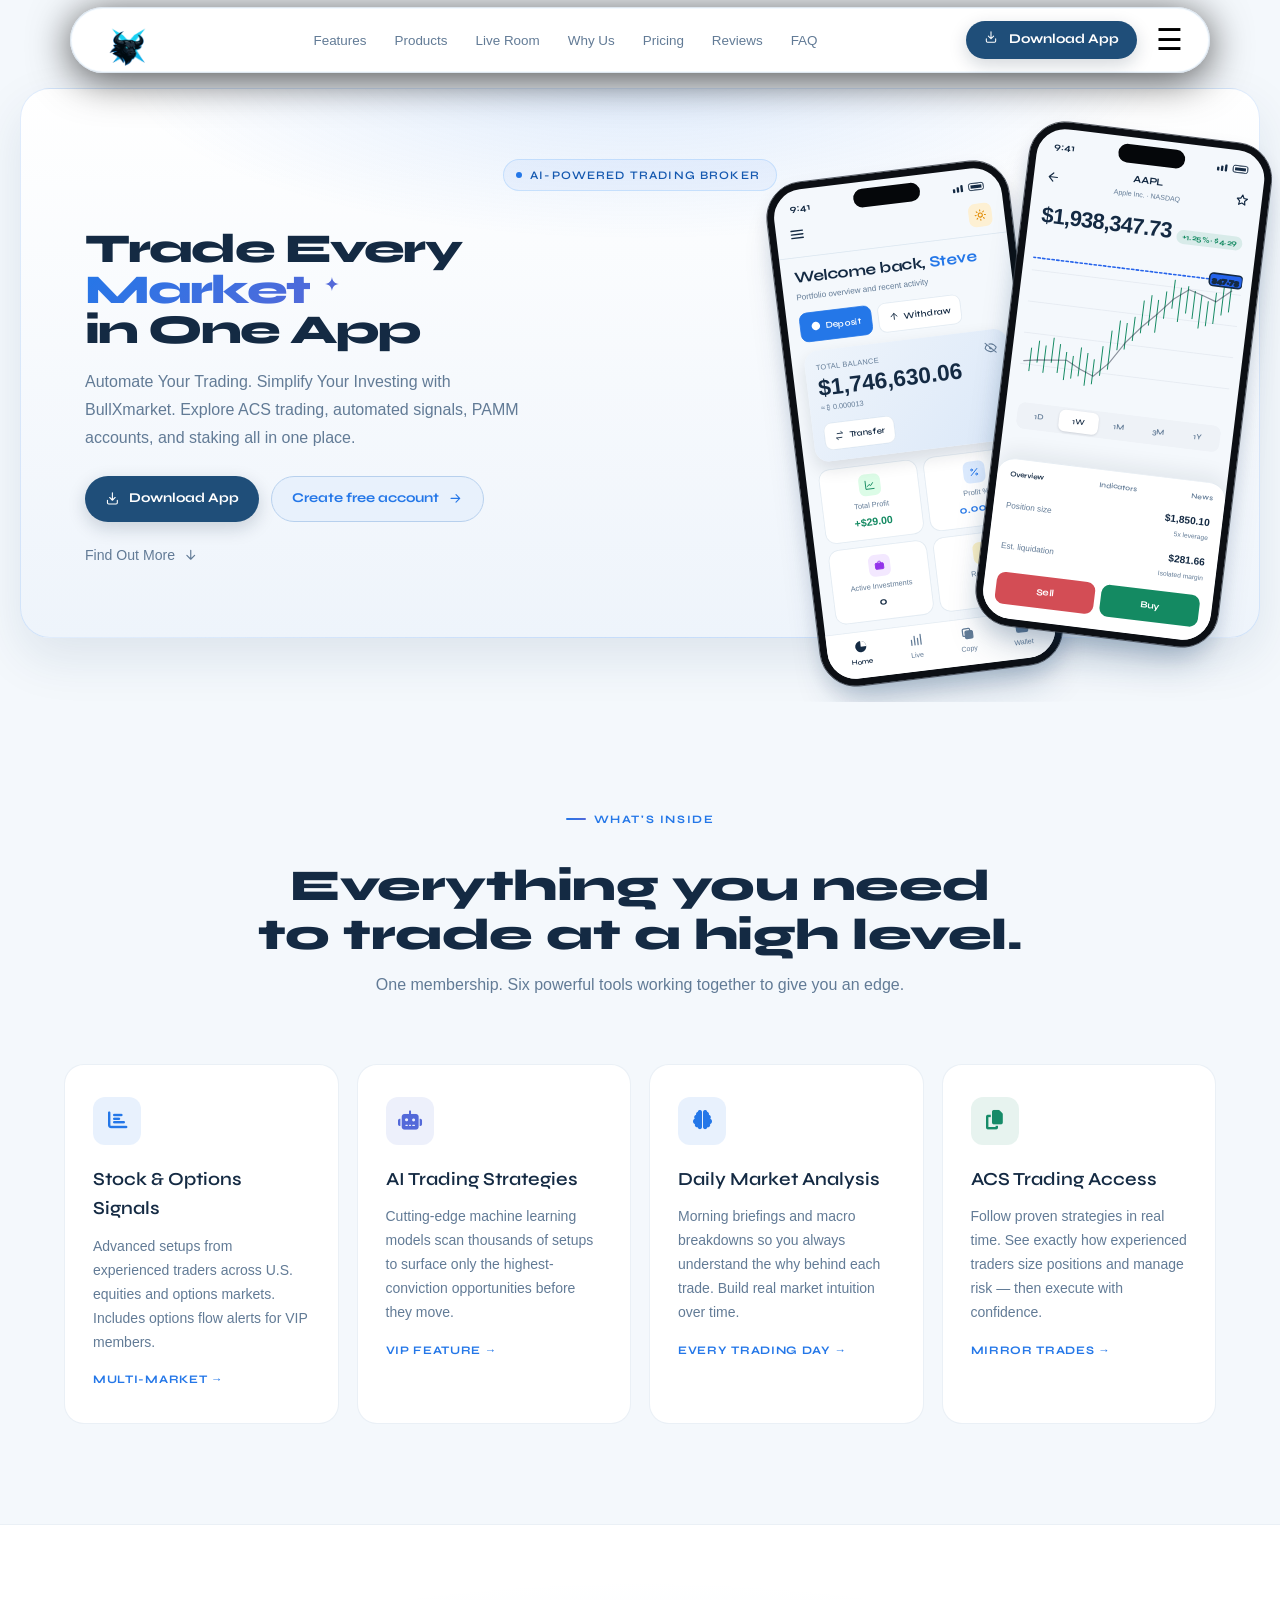
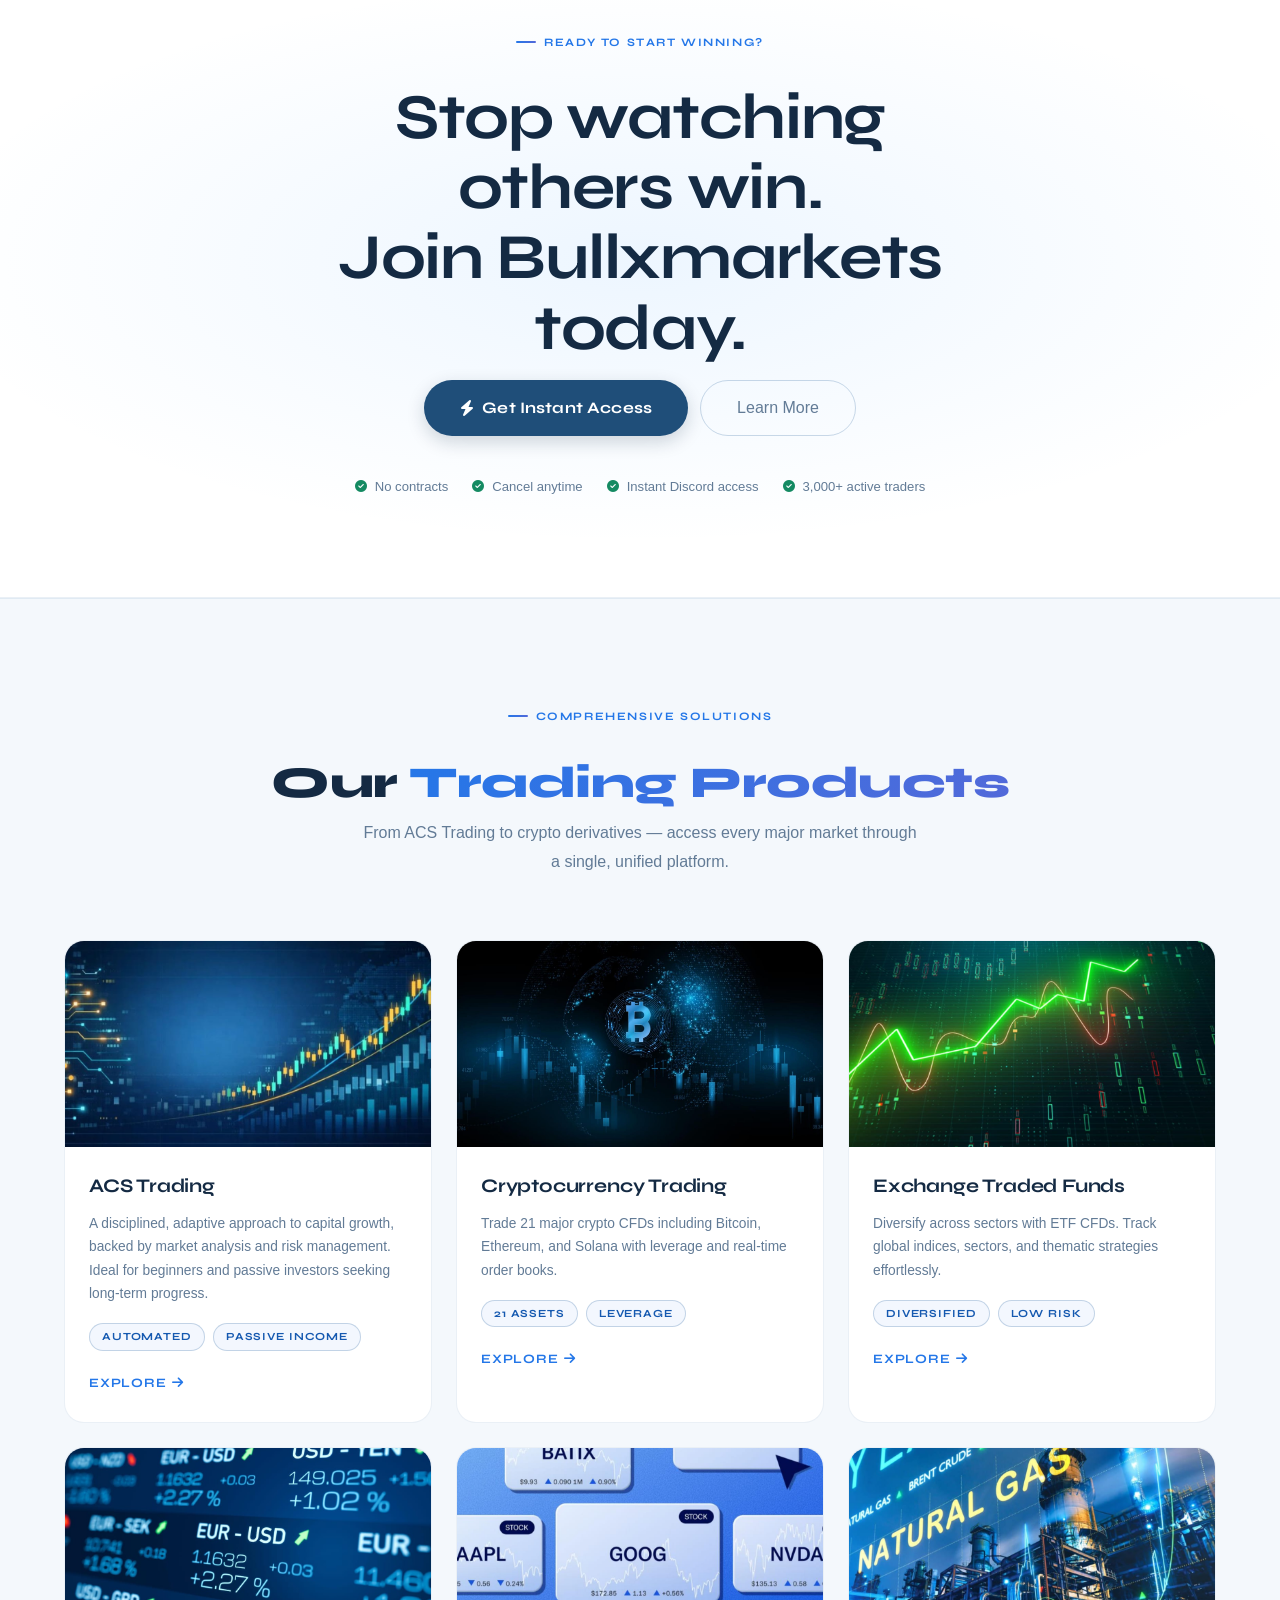
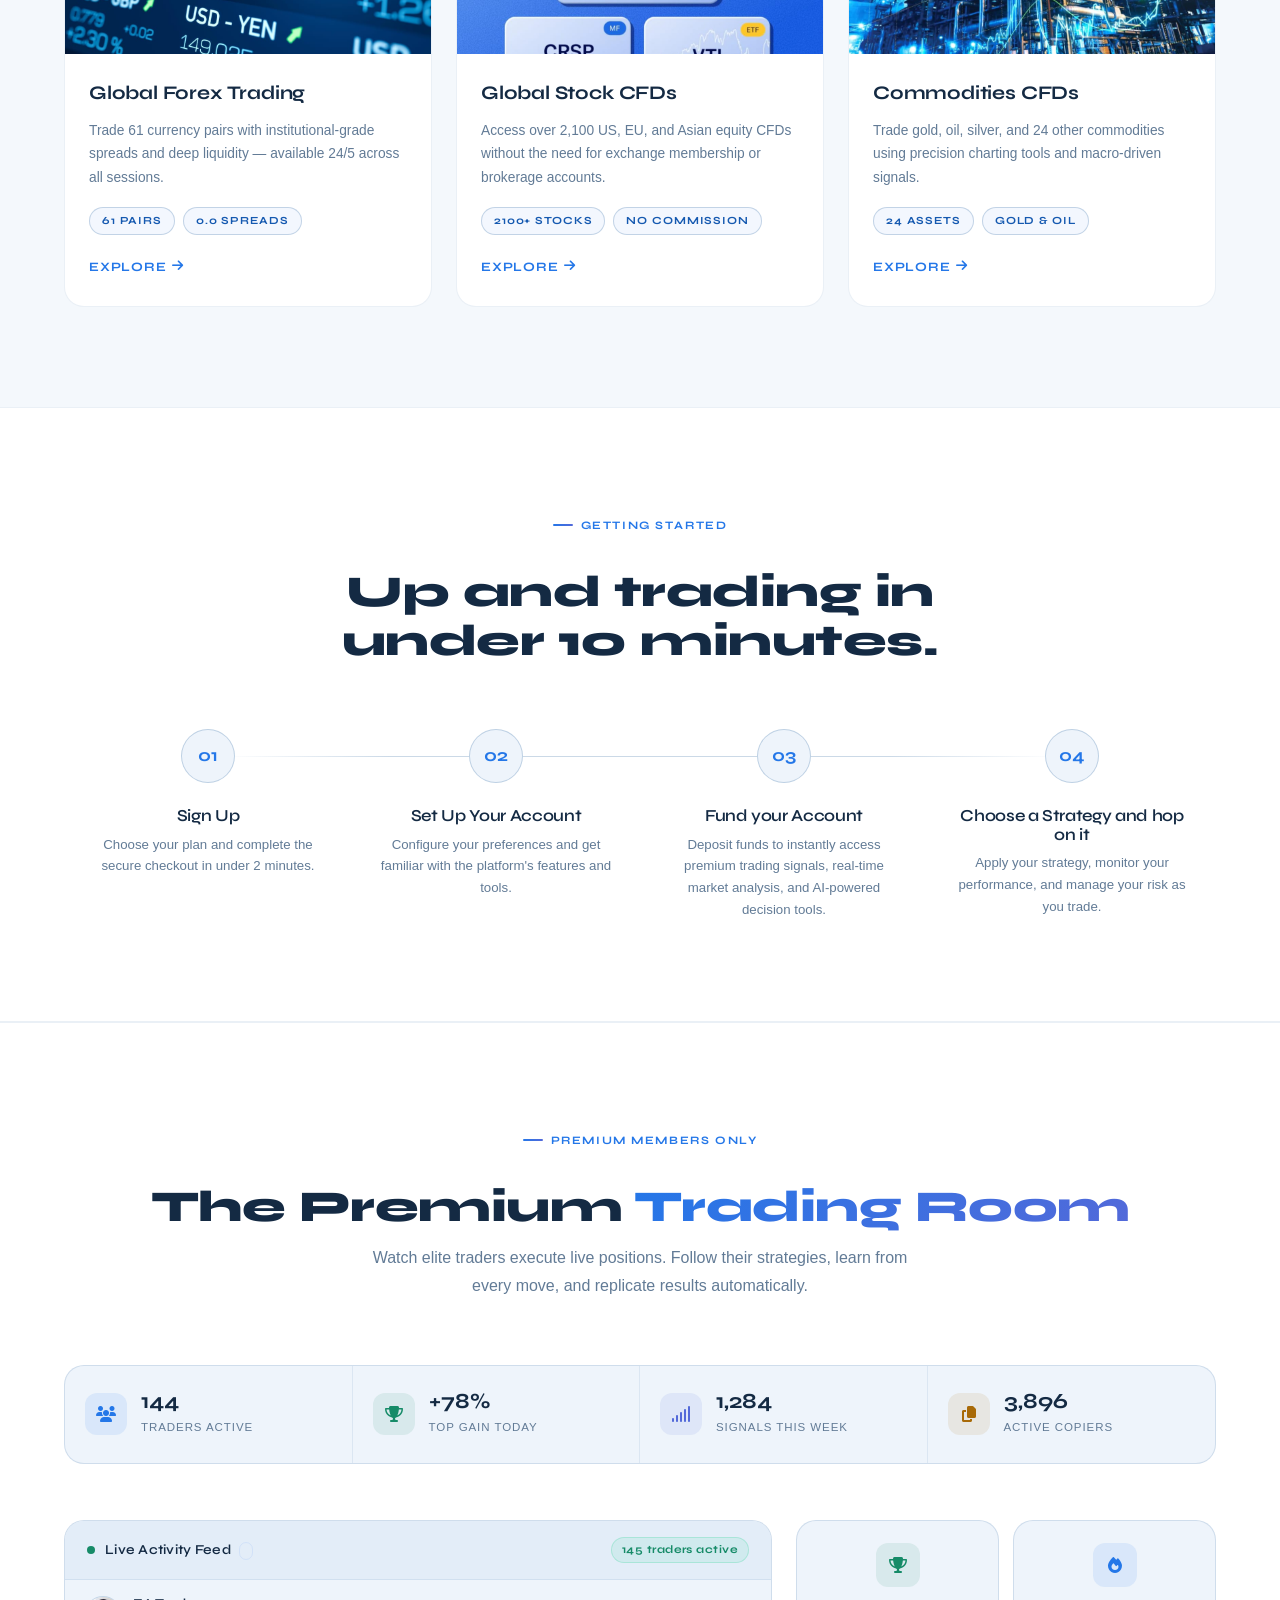
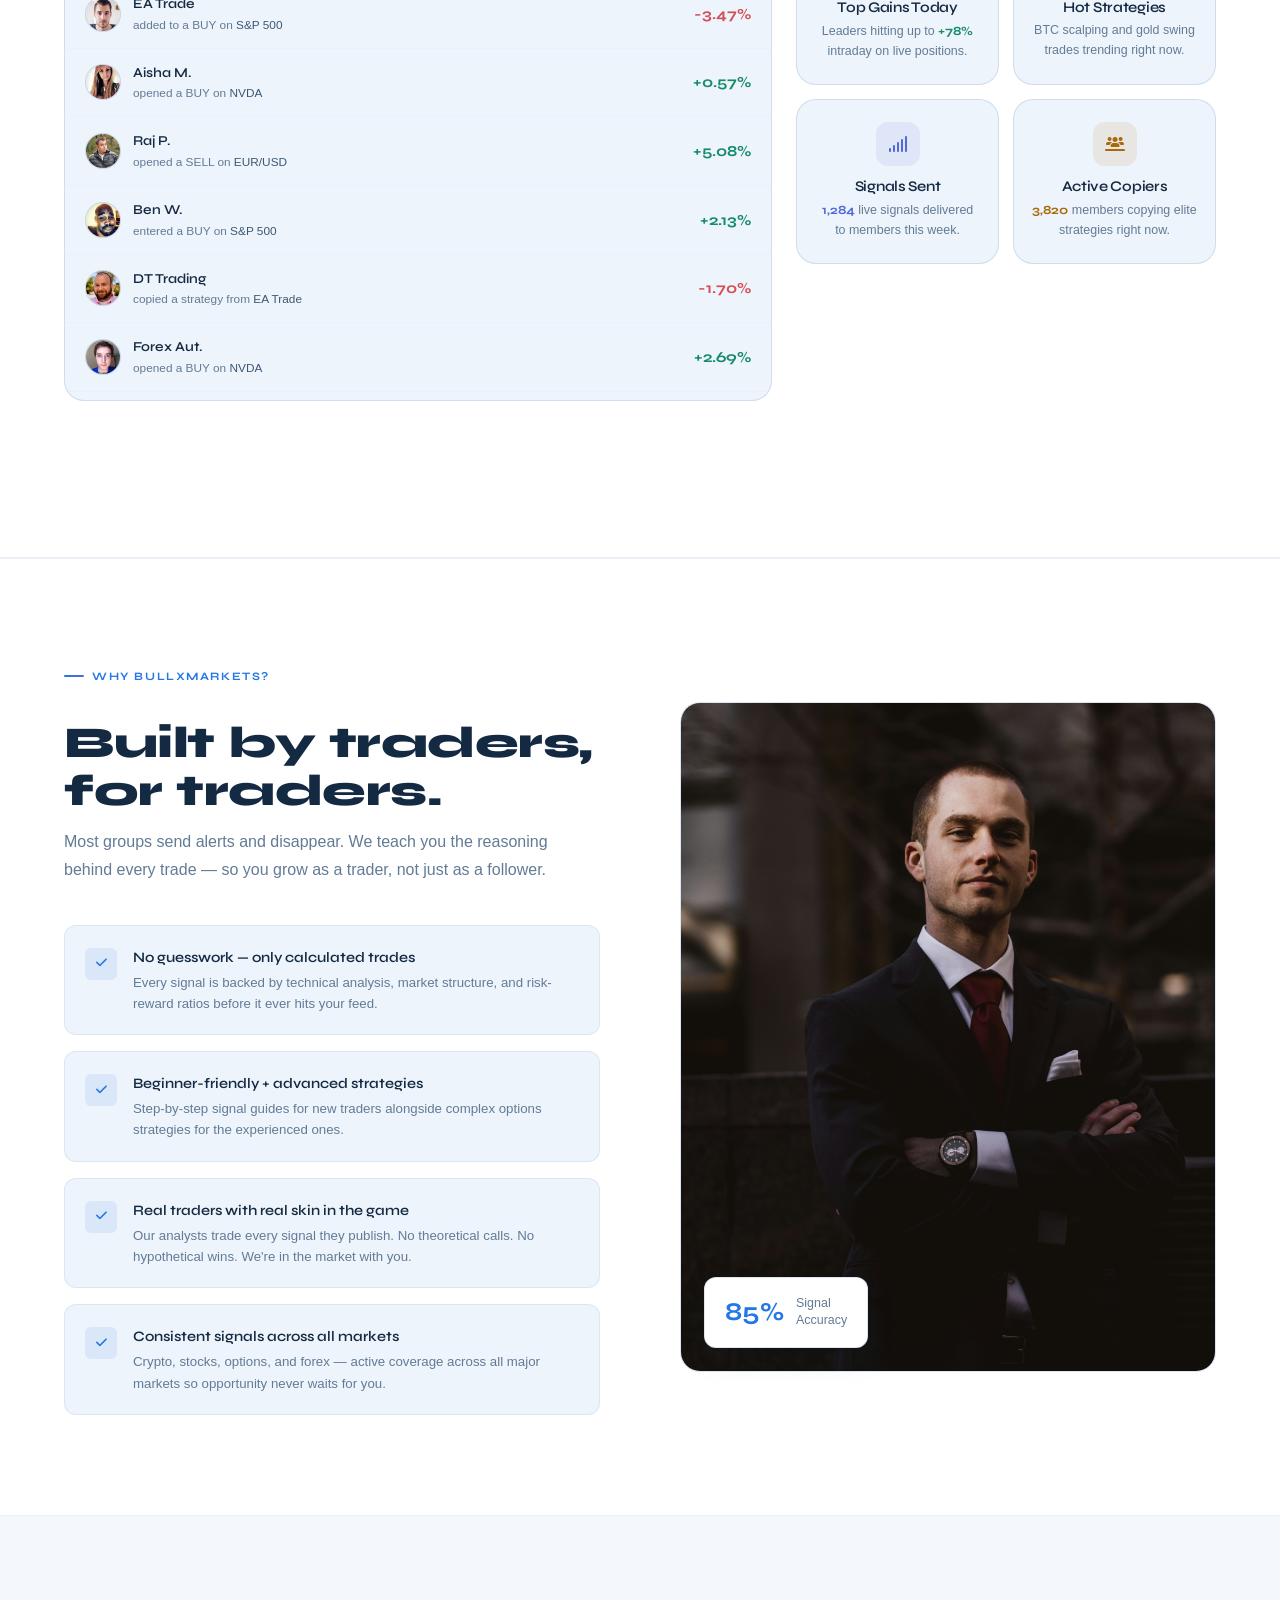
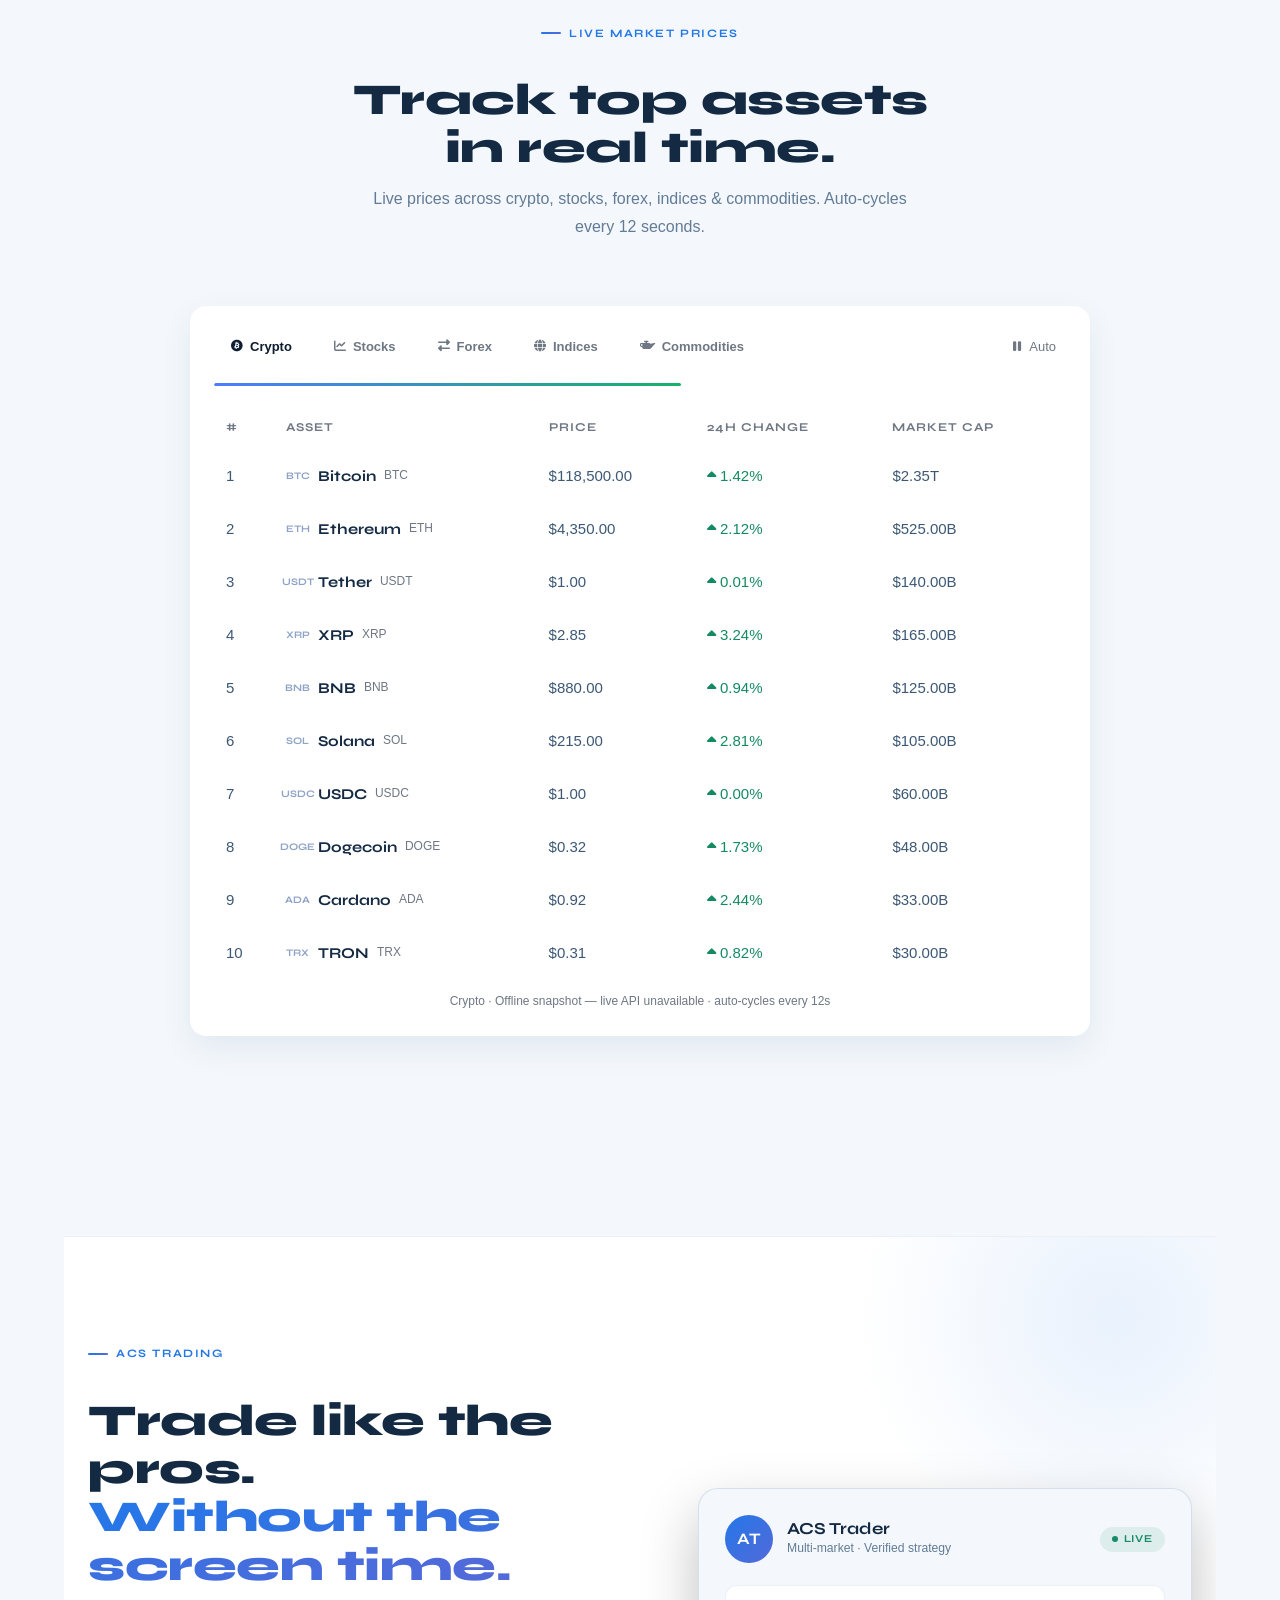
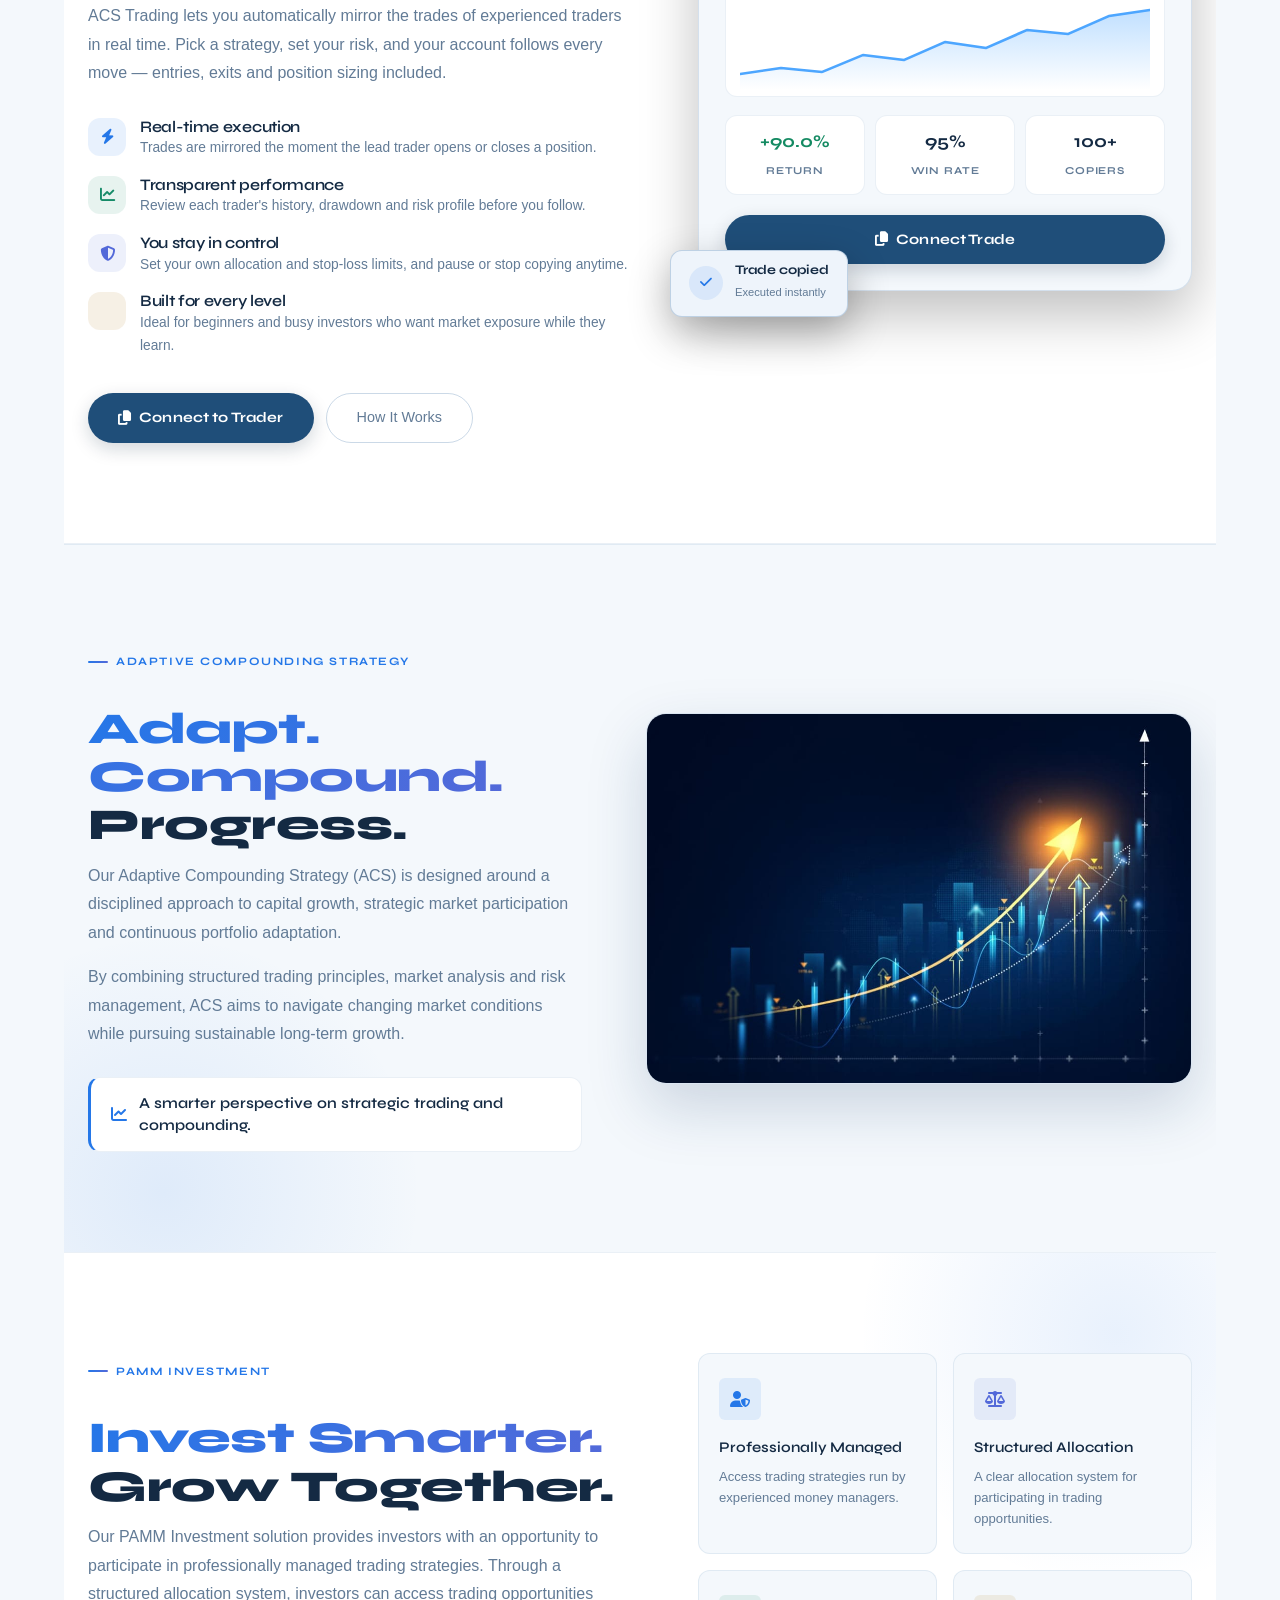
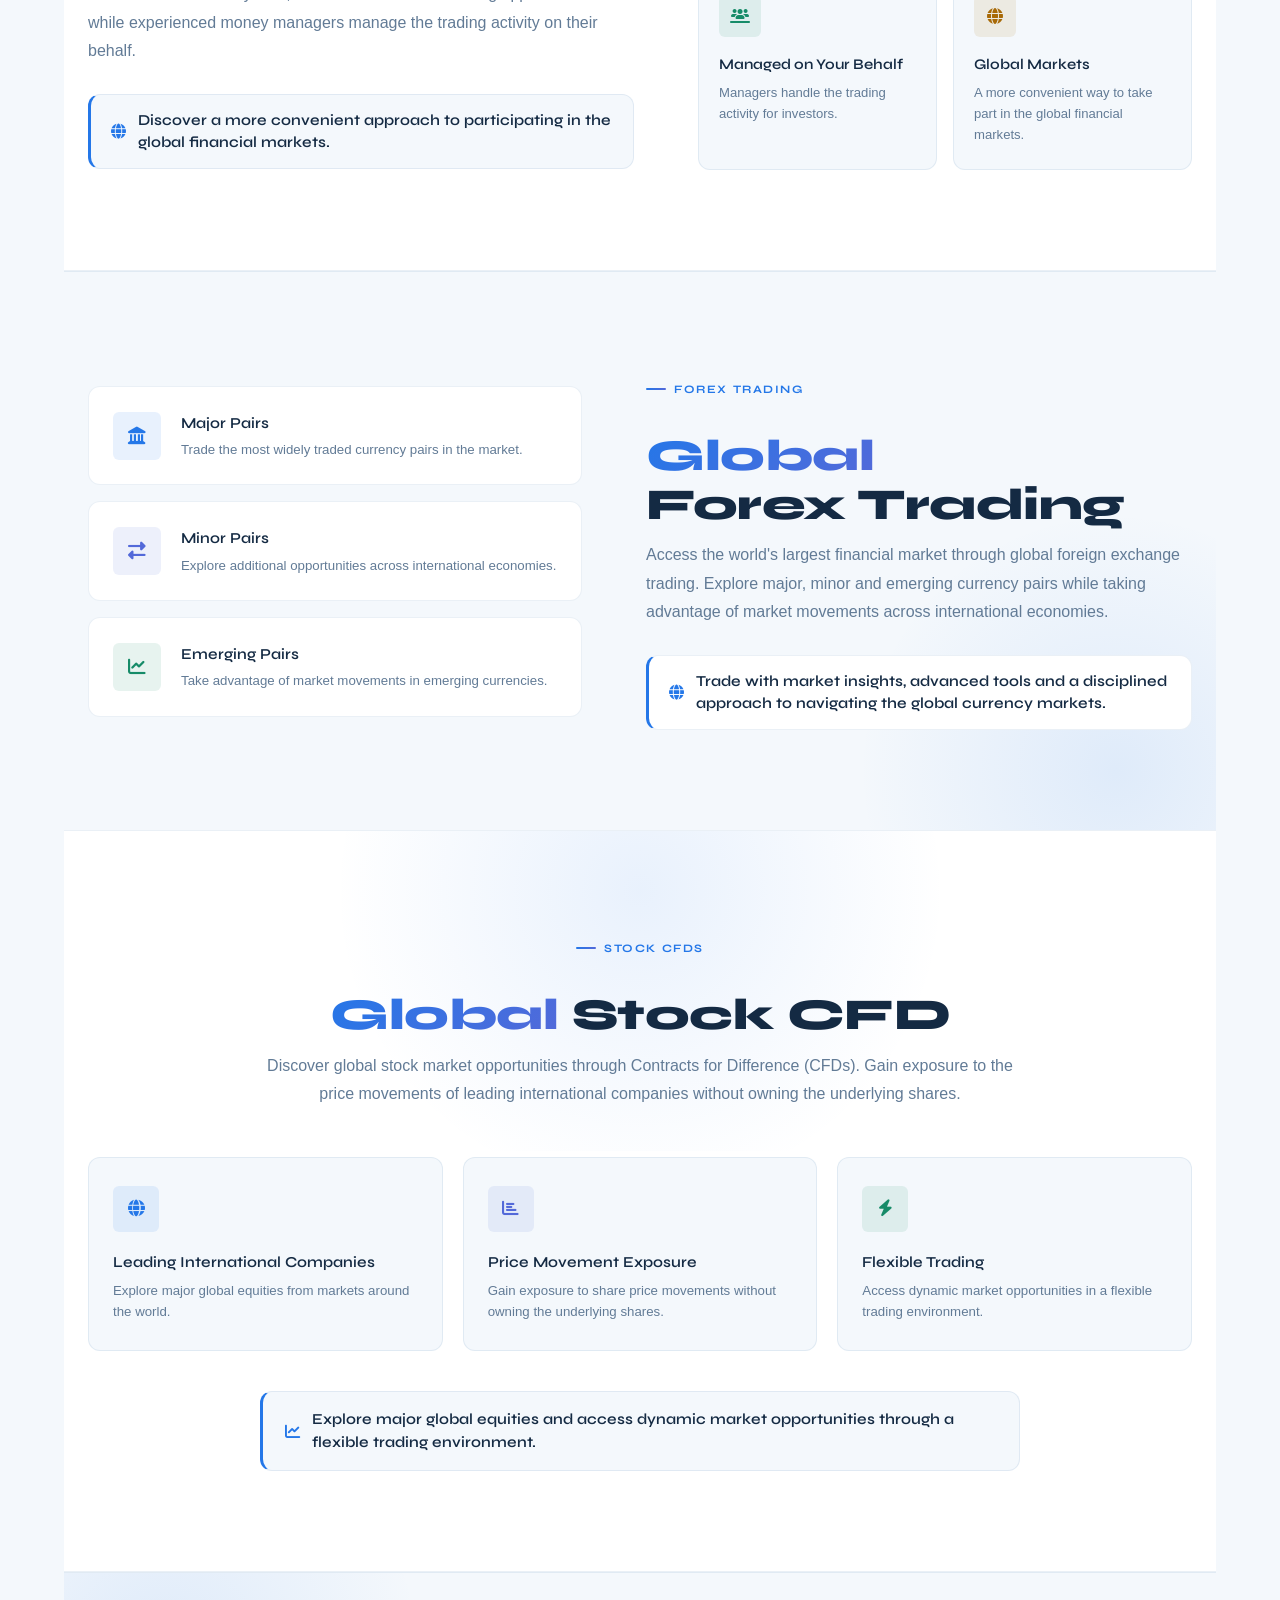
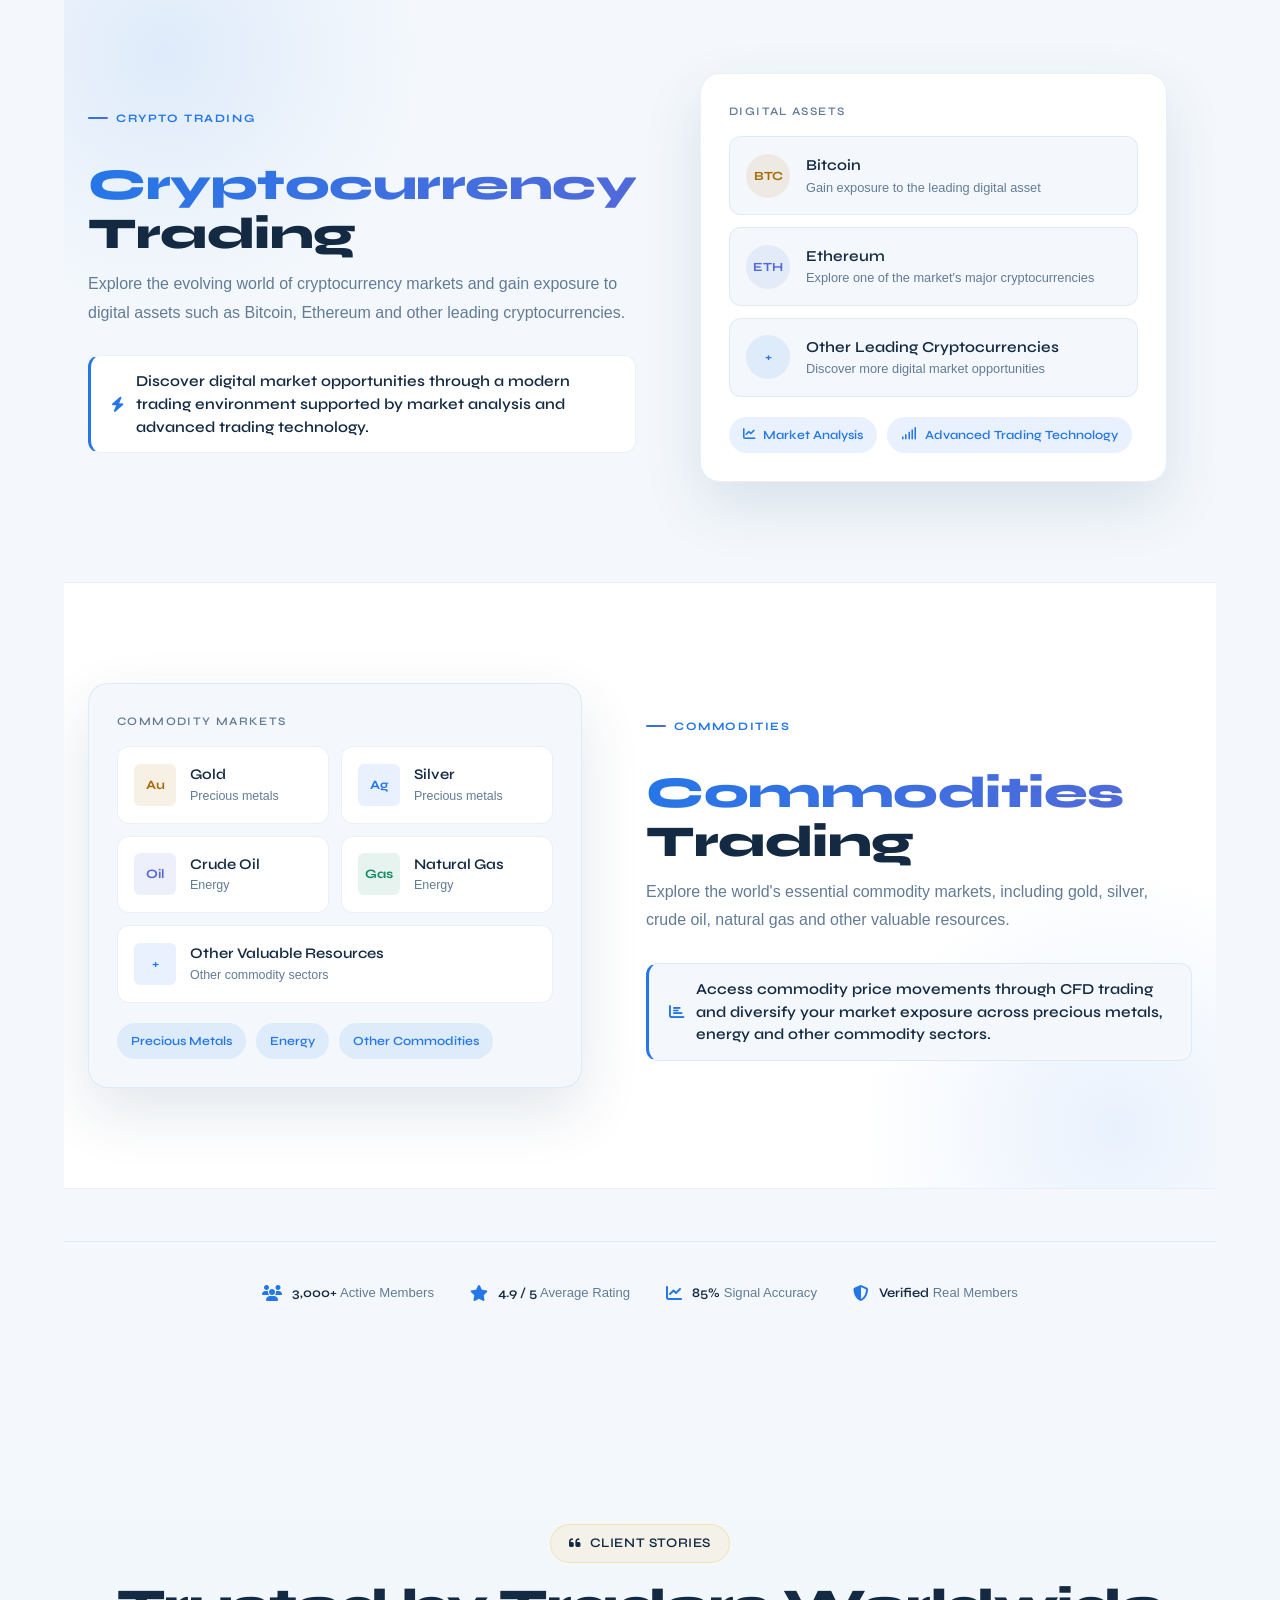
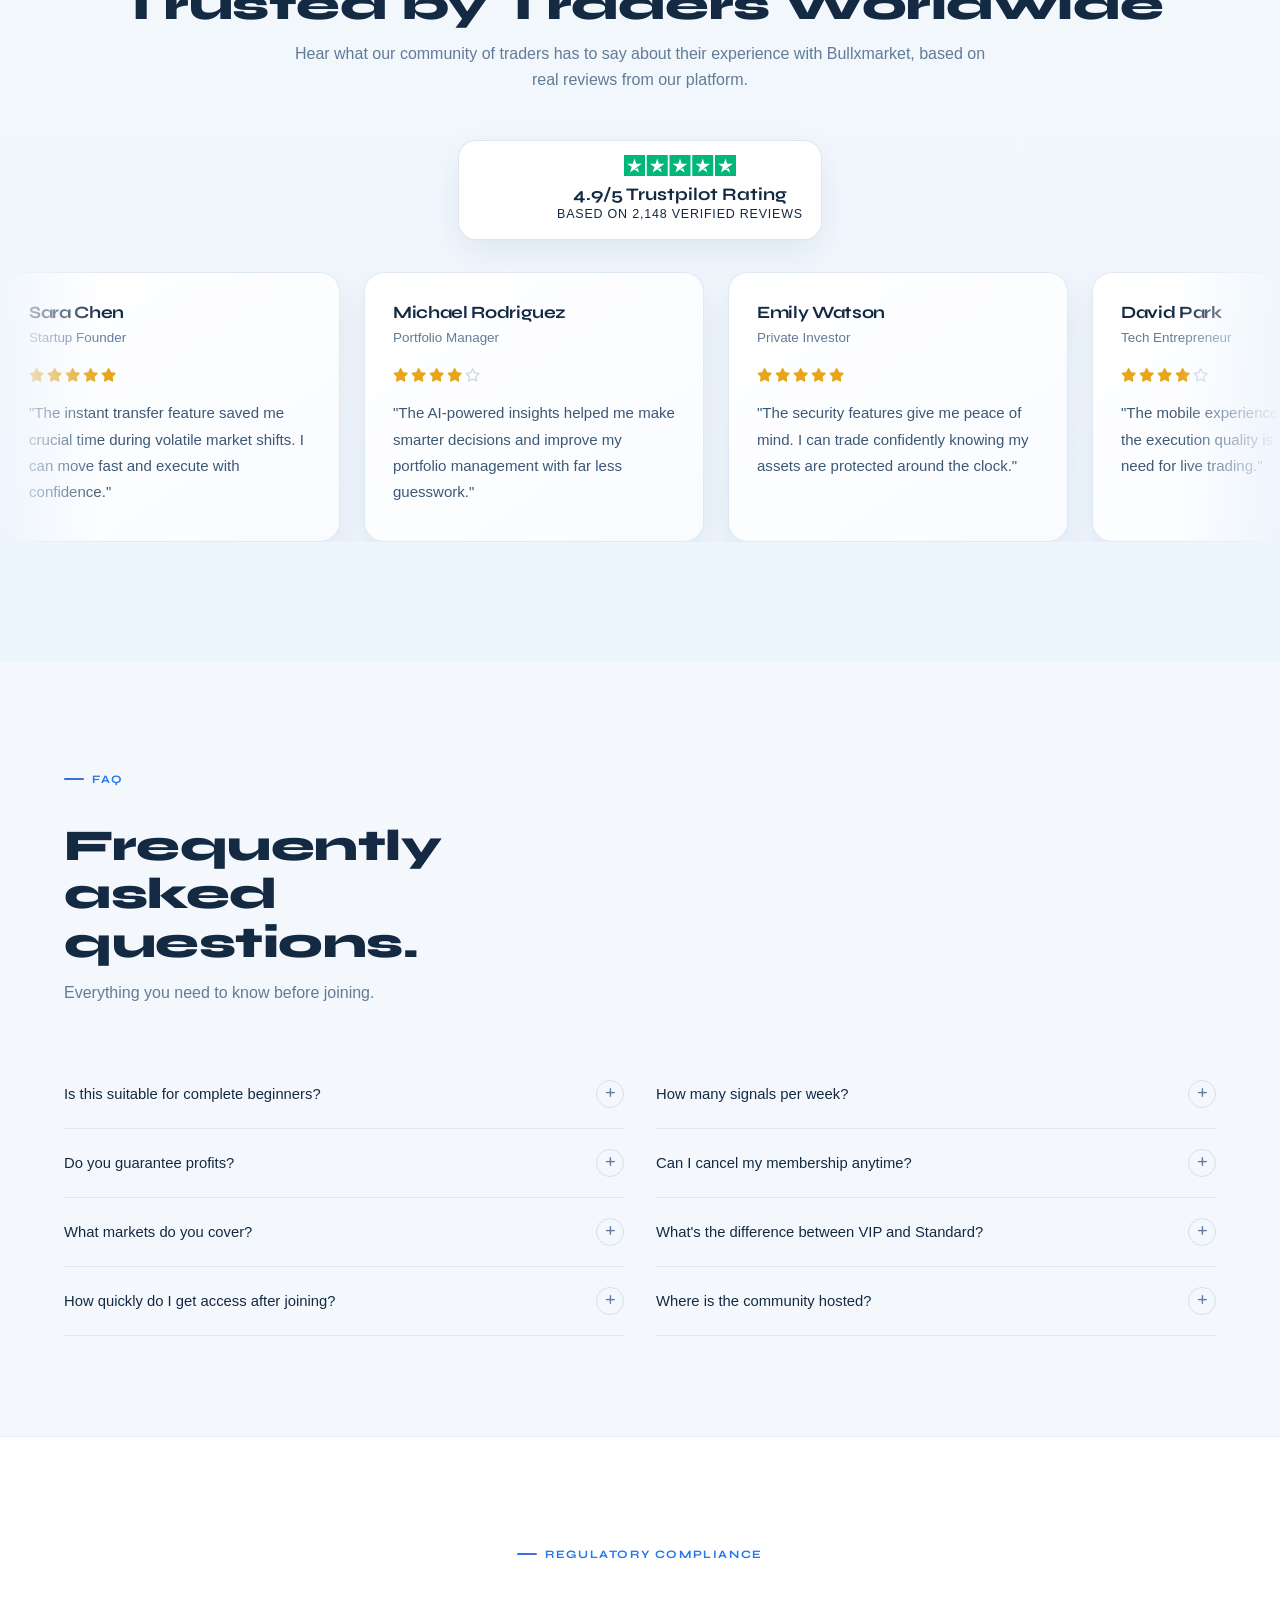
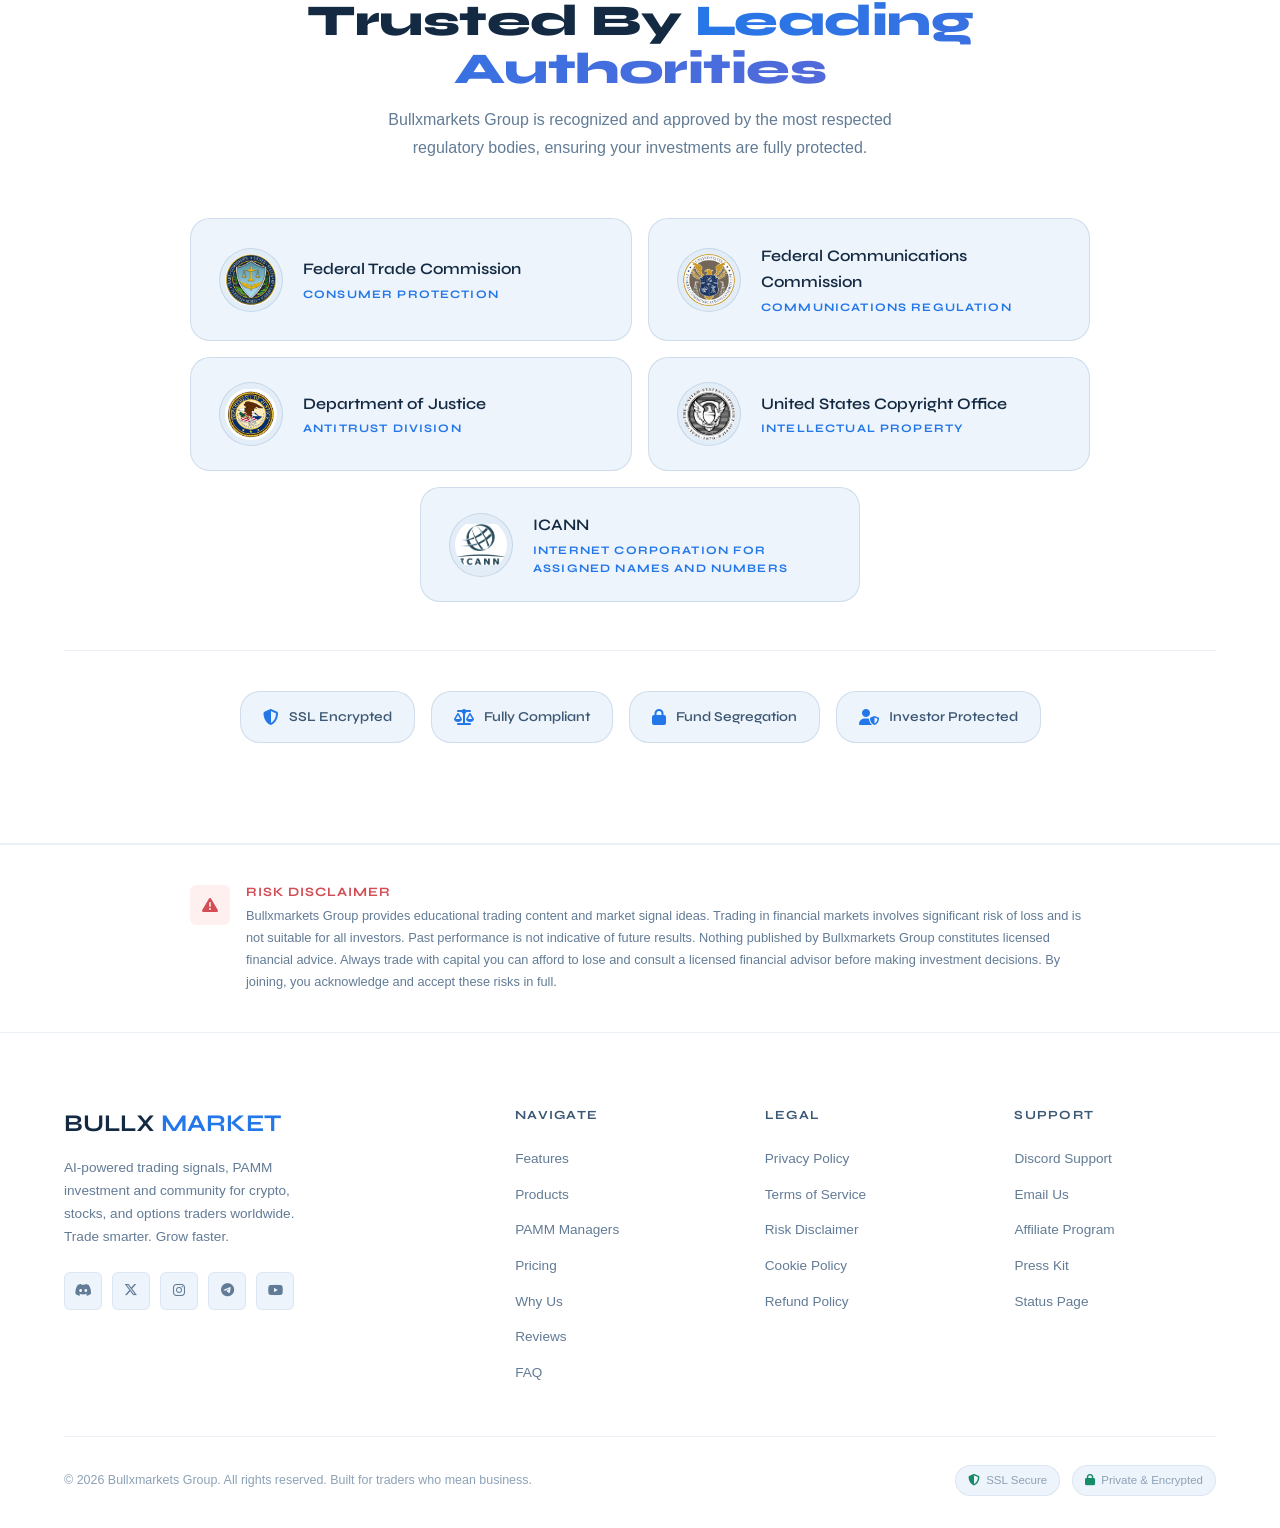
==== commit 361ae336: "refactor: adjust padding for market app showcase and comment out iframe section" ====
--- a/index.html
+++ b/index.html
@@ -5295,9 +5295,9 @@
     #market-app-showcase {
       padding: 22px 14px 46px;
     }
-
+    /* changed */
     #market-app-showcase .hero__card {
-      padding: 104px 22px 0;
+      padding: 54px 22px 0;
       border-radius: 24px;
     }
 
@@ -7119,7 +7119,7 @@
       </div>
     </div>
   </section>
-  <div style="background:#0d1016;border-top:1px solid var(--glass-border);border-bottom:1px solid var(--glass-border)">
+  <!-- <div style="background:#0d1016;border-top:1px solid var(--glass-border);border-bottom:1px solid var(--glass-border)">
     <iframe scrolling=no allowtransparency=true frameborder=0 src style=width:100%;height:46px;display:block
       sandbox="allow-popups allow-top-navigation-by-user-activation allow-scripts allow-modals allow-popups allow-downloads allow-pointer-lock allow-presentation"
       srcdoc="<!DOCTYPE html> <html lang=en dir=ltr class=&quot;theme-dark is-transparent feature-touch feature-no-mobiletouch&quot; data-theme=dark><meta charset=utf-8>
@@ -7173,7 +7173,7 @@
  </div><div class=tv-ticker-item-tape__short-name-wrapper><span class=tv-ticker-item-tape__short-name>EUR/USD</span><span class=&quot;js-symbol-session-status tv-market-status tv-market-status--for-ticker-tape tv-market-status--market tv-market-status--market--for-ticker-tape&quot; title=&quot;Market open&quot;><span class=&quot;tv-market-status__label tv-market-status__label--for-ticker-tape sf-hidden&quot;>Market open</span><span class=&quot;tv-market-status__dot tv-market-status__dot--for-ticker-tape sf-hidden&quot;></span></span></div></div><div class=tv-ticker-item-tape__last-wrapper><span class=&quot;tv-ticker-item-tape__last js-symbol-last tv-ticker-item-tape__last--falling&quot;>1.11284</span><span class=&quot;js-data-mode tv-data-mode tv-data-mode--for-ticker-tape tv-data-mode--realtime tv-data-mode--realtime--for-ticker-tape sf-hidden&quot; title=Real-time>R</span></div><div class=&quot;tv-ticker-item-tape__change-wrapper js-symbol-change-direction tv-ticker-item-tape__change-wrapper--up&quot;><span class=&quot;tv-ticker-item-tape__change-abs js-symbol-change&quot;>+0.00</span>&amp;nbsp;<span class=&quot;tv-ticker-item-tape__change-pt js-symbol-change-pt&quot;>(+0.02%)</span></div></div></div></a></div></div></div></div><span class=&quot;label-rxNlaGOo label-fJv7c5zd end-rxNlaGOo top-rxNlaGOo js-copyright-label&quot;><a class=label__link-rxNlaGOo href=https://www.tradingview.com/ target=_blank rel=&quot;noopener noreferrer&quot; data-target-type=copyright aria-label=&quot;Visit TradingView — financial charting platform and trading community&quot;></a><span class=&quot;logoWrap-rxNlaGOo logoWrap-fJv7c5zd&quot;><svg xmlns=http://www.w3.org/2000/svg viewBox=&quot;0 0 17 10&quot; width=17 height=10 fill=none><path fill=#131722 fill-rule=evenodd clip-rule=evenodd d=&quot;M13.42 9.04H9.47l3.56-9h3.94l-3.55 9ZM7 .04H0v3h4v6h3v-9Zm2.5 3a1.5 1.5 0 1 0 0-3 1.5 1.5 0 0 0 0 3Z&quot;></path></svg></span><span class=svgTextWrap-fJv7c5zd><svg xmlns=http://www.w3.org/2000/svg viewBox=&quot;0 0 71 13&quot; width=71 height=13 fill=none><path fill=#131722 d=&quot;M53.1 2c0 .57-.49 1.03-1.09 1.03-.58 0-1.07-.46-1.07-1.03 0-.57.5-1.04 1.07-1.04.6 0 1.08.47 1.08 1.04ZM52.9 10h-1.76V3.65h1.76V10ZM26.47 3.03c.6 0 1.08-.46 1.08-1.03 0-.57-.48-1.03-1.08-1.03-.58 0-1.07.46-1.07 1.03 0 .57.49 1.03 1.07 1.03ZM25.57 10h1.74V3.5h-1.74V10ZM4.07 10H2.33V2.74H0V1h6.4v1.74H4.06V10ZM8.14 10 6.39 10V3.49h1.75v1.1c.2-.58.77-1.02 1.46-1.02h.02c.18 0 .35 0 .55.05v1.66a2.33 2.33 0 0 0-.76-.12c-.8 0-1.27.58-1.27 1.57V10ZM30.22 10h-1.75V3.5h1.75v.57c.33-.47.89-.7 1.69-.7 1.48 0 2.37 1.04 2.37 2.59V10h-1.74V6.4c0-.86-.33-1.55-1.03-1.55-.78 0-1.3.54-1.3 1.68V10ZM46.95 10l3.6-9h-2.03L46.2 7.27 43.58 1h-2.03l3.66 9h1.74ZM68.25 10h-1.7l-1.18-3.75L64.21 10h-1.7l-2.08-6.5h1.83l1.19 4.1 1.26-4.1h1.31l1.28 4.1 1.17-4.1h1.84L68.25 10Z&quot;></path><path fill=#131722 fill-rule=evenodd clip-rule=evenodd d=&quot;M13.32 10.02c.88 0 1.5-.44 1.79-.85V10h1.79V3.5H15.1v.7a2.2 2.2 0 0 0-1.8-.85c-1.7 0-3 1.54-3 3.34 0 1.8 1.3 3.33 3 3.33Zm.37-1.6c-.97 0-1.61-.72-1.61-1.73s.64-1.74 1.6-1.74c.98 0 1.62.73 1.62 1.74 0 1-.64 1.74-1.61 1.74ZM22.66 9.17c-.3.4-.9.85-1.79.85-1.7 0-3-1.53-3-3.33s1.3-3.34 3-3.34c.88 0 1.5.45 1.8.86V1h1.74v9h-1.75v-.83Zm-3.03-2.48c0 1 .64 1.74 1.61 1.74.97 0 1.61-.73 1.61-1.74s-.64-1.74-1.6-1.74c-.98 0-1.62.73-1.62 1.74ZM38.48 12.68c1.96 0 3.42-1 3.42-3.3V3.5h-1.8v.72a2.1 2.1 0 0 0-1.78-.86c-1.68 0-3.02 1.43-3.02 3.24 0 1.79 1.34 3.3 3.02 3.3a2.2 2.2 0 0 0 1.78-.93v.44c0 1.02-.6 1.75-1.64 1.75-.72 0-1.43-.24-2-.8l-.95 1.31c.72.7 1.86 1.02 2.97 1.02Zm.2-4.46a1.6 1.6 0 0 1-1.62-1.63c0-.99.75-1.64 1.63-1.64.88 0 1.62.65 1.62 1.64a1.6 1.6 0 0 1-1.62 1.63ZM60.3 8.56A3.47 3.47 0 0 1 57.35 10c-1.9 0-3.39-1.31-3.39-3.33 0-1.9 1.42-3.34 3.37-3.34 1.67 0 3.14 1.06 3.14 3.15v.09c0 .15 0 .35-.02.56h-4.79c.1.86.86 1.28 1.7 1.28.81 0 1.36-.36 1.65-.81l1.3.97Zm-3.04-3.8c-.65 0-1.38.34-1.54 1.12h2.99c-.15-.77-.8-1.11-1.45-1.11Z&quot;></path></svg></span></span></div></div>
 <script></script>
 <div id=tooltip-root-element></div>"></iframe>
-  </div>
+  </div> -->
 
 
 
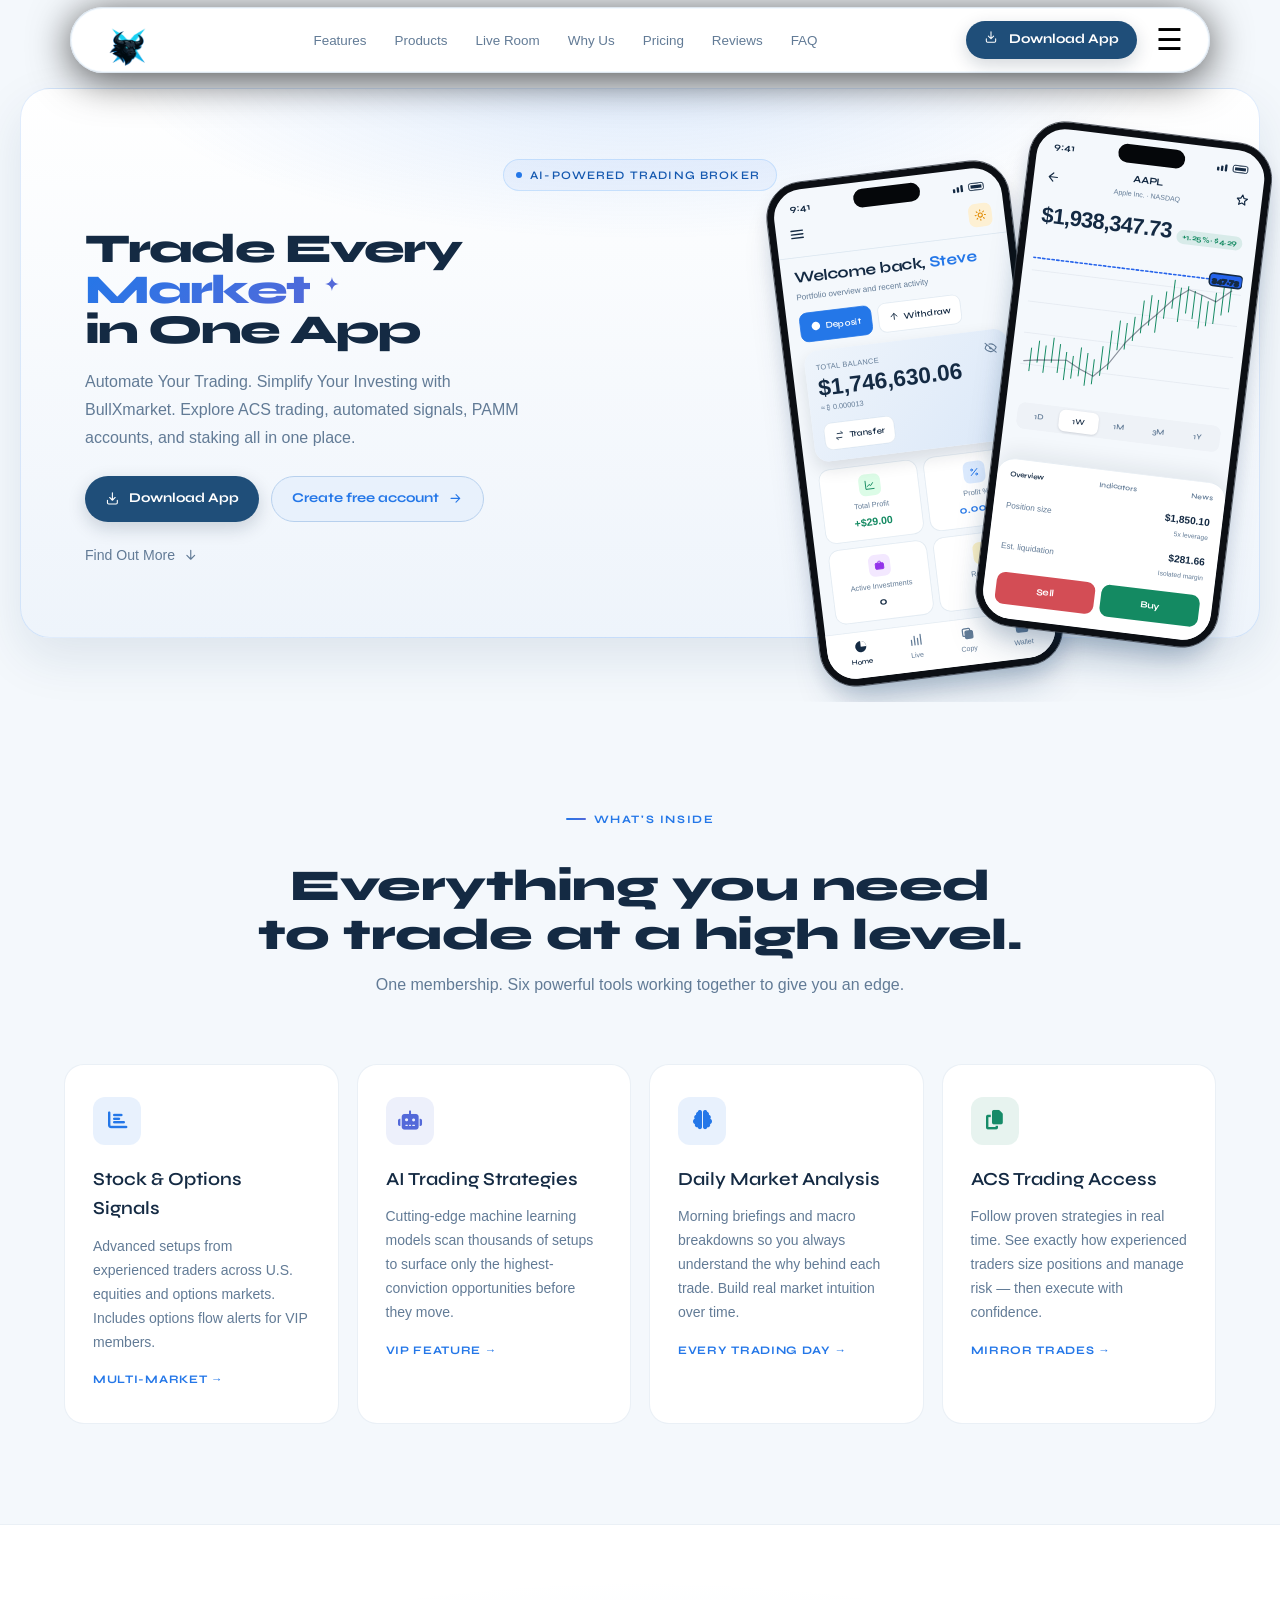
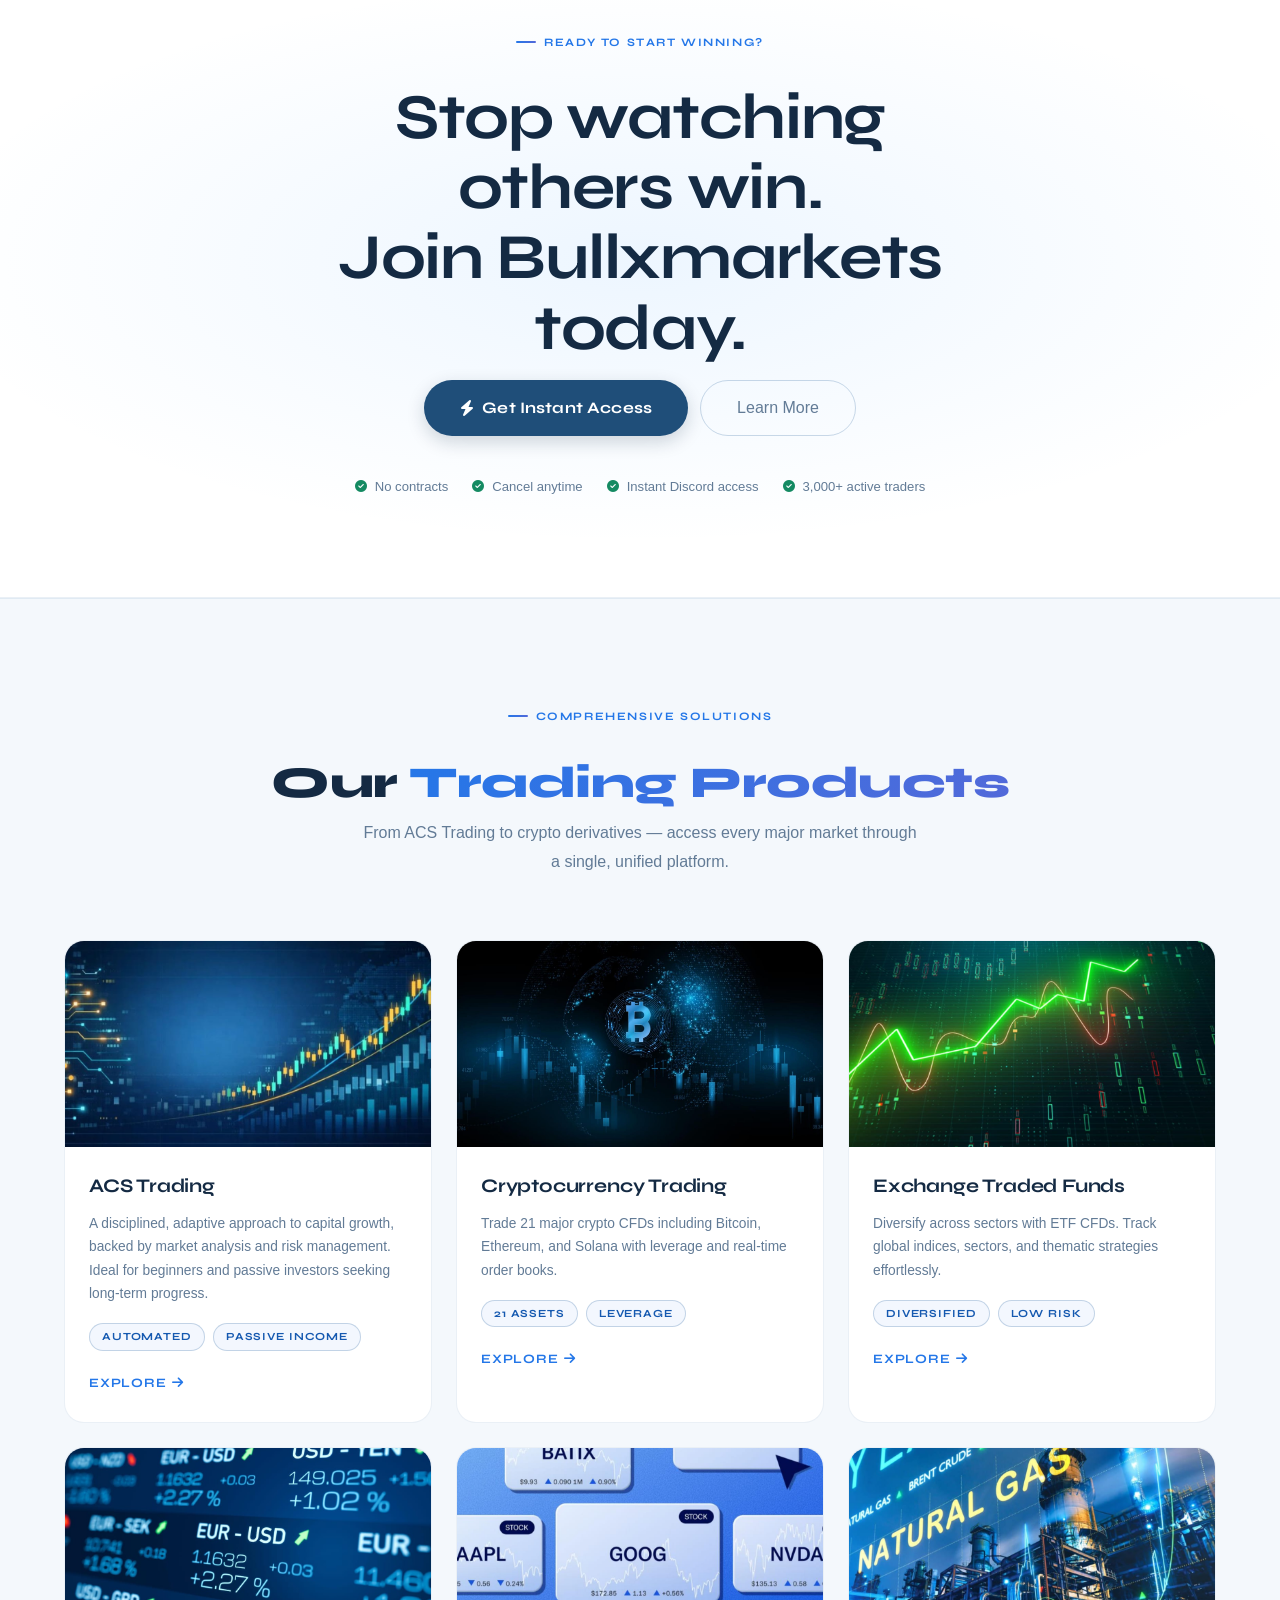
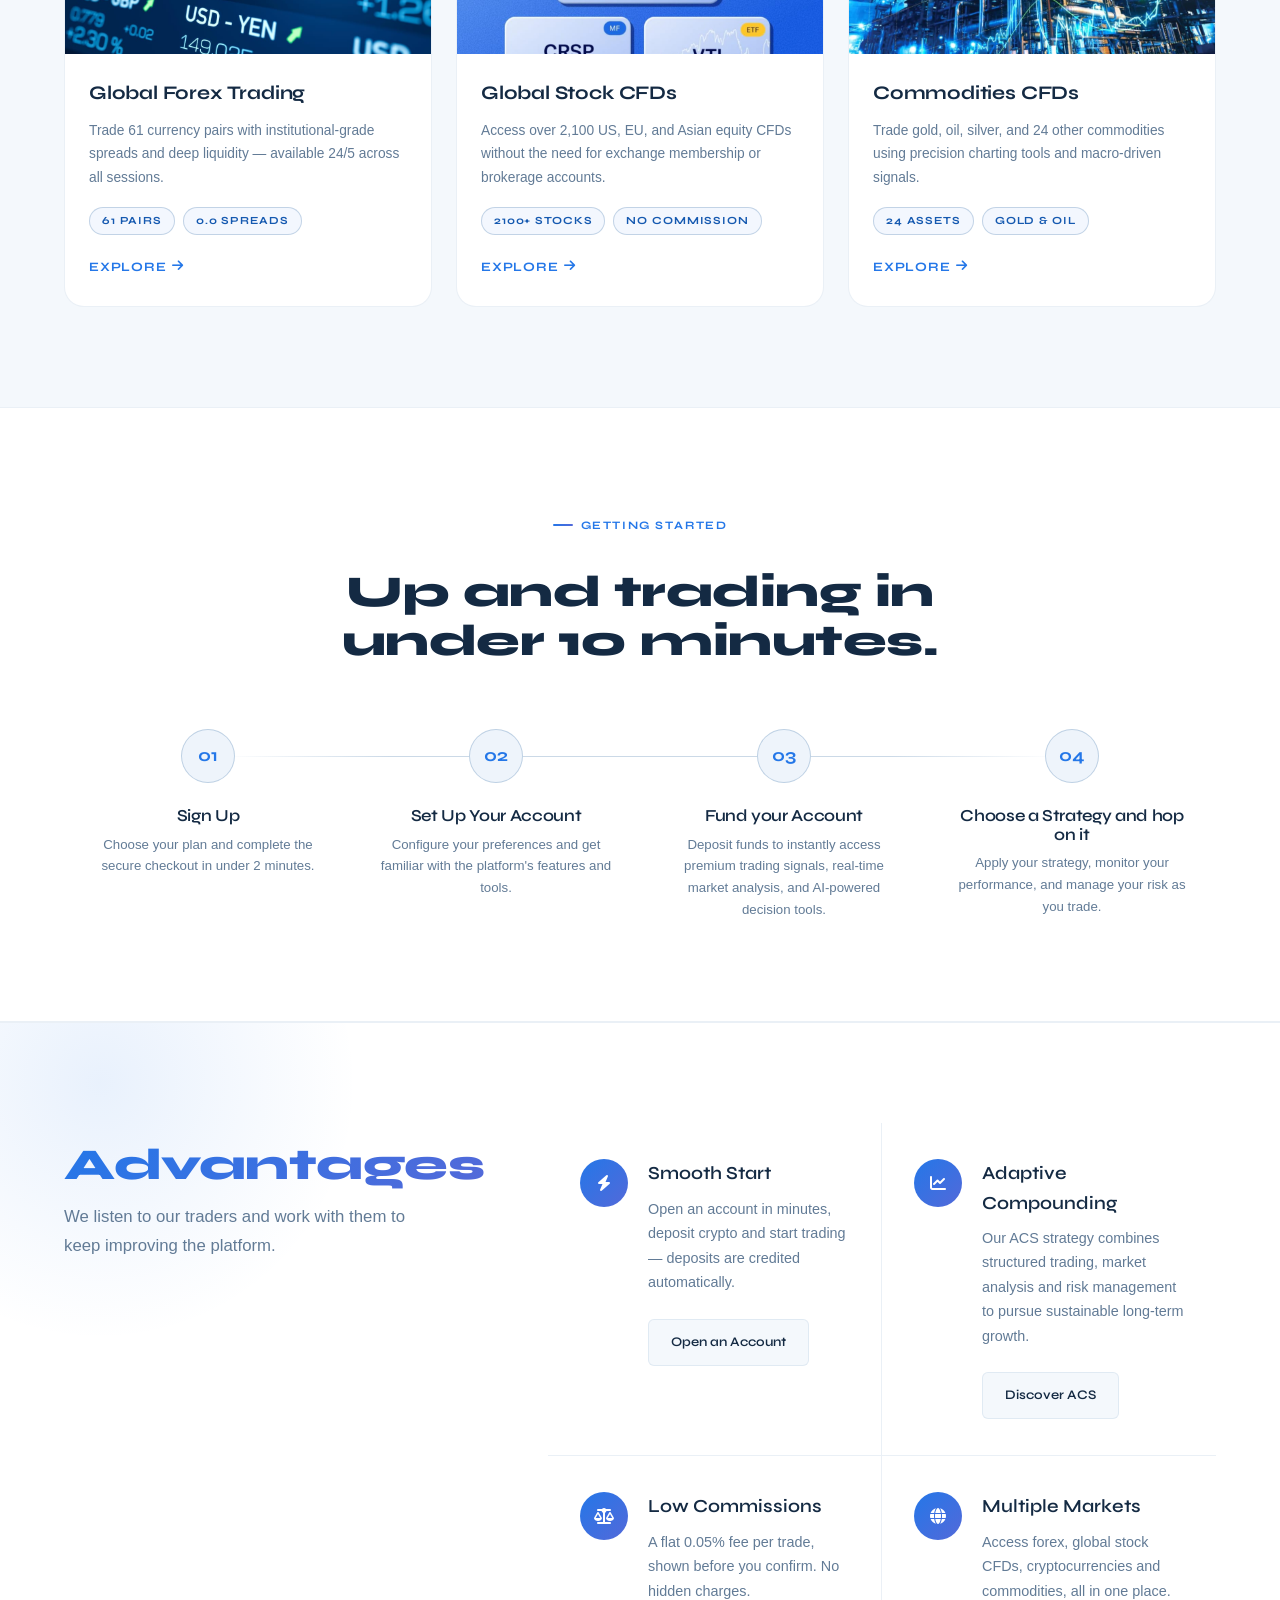
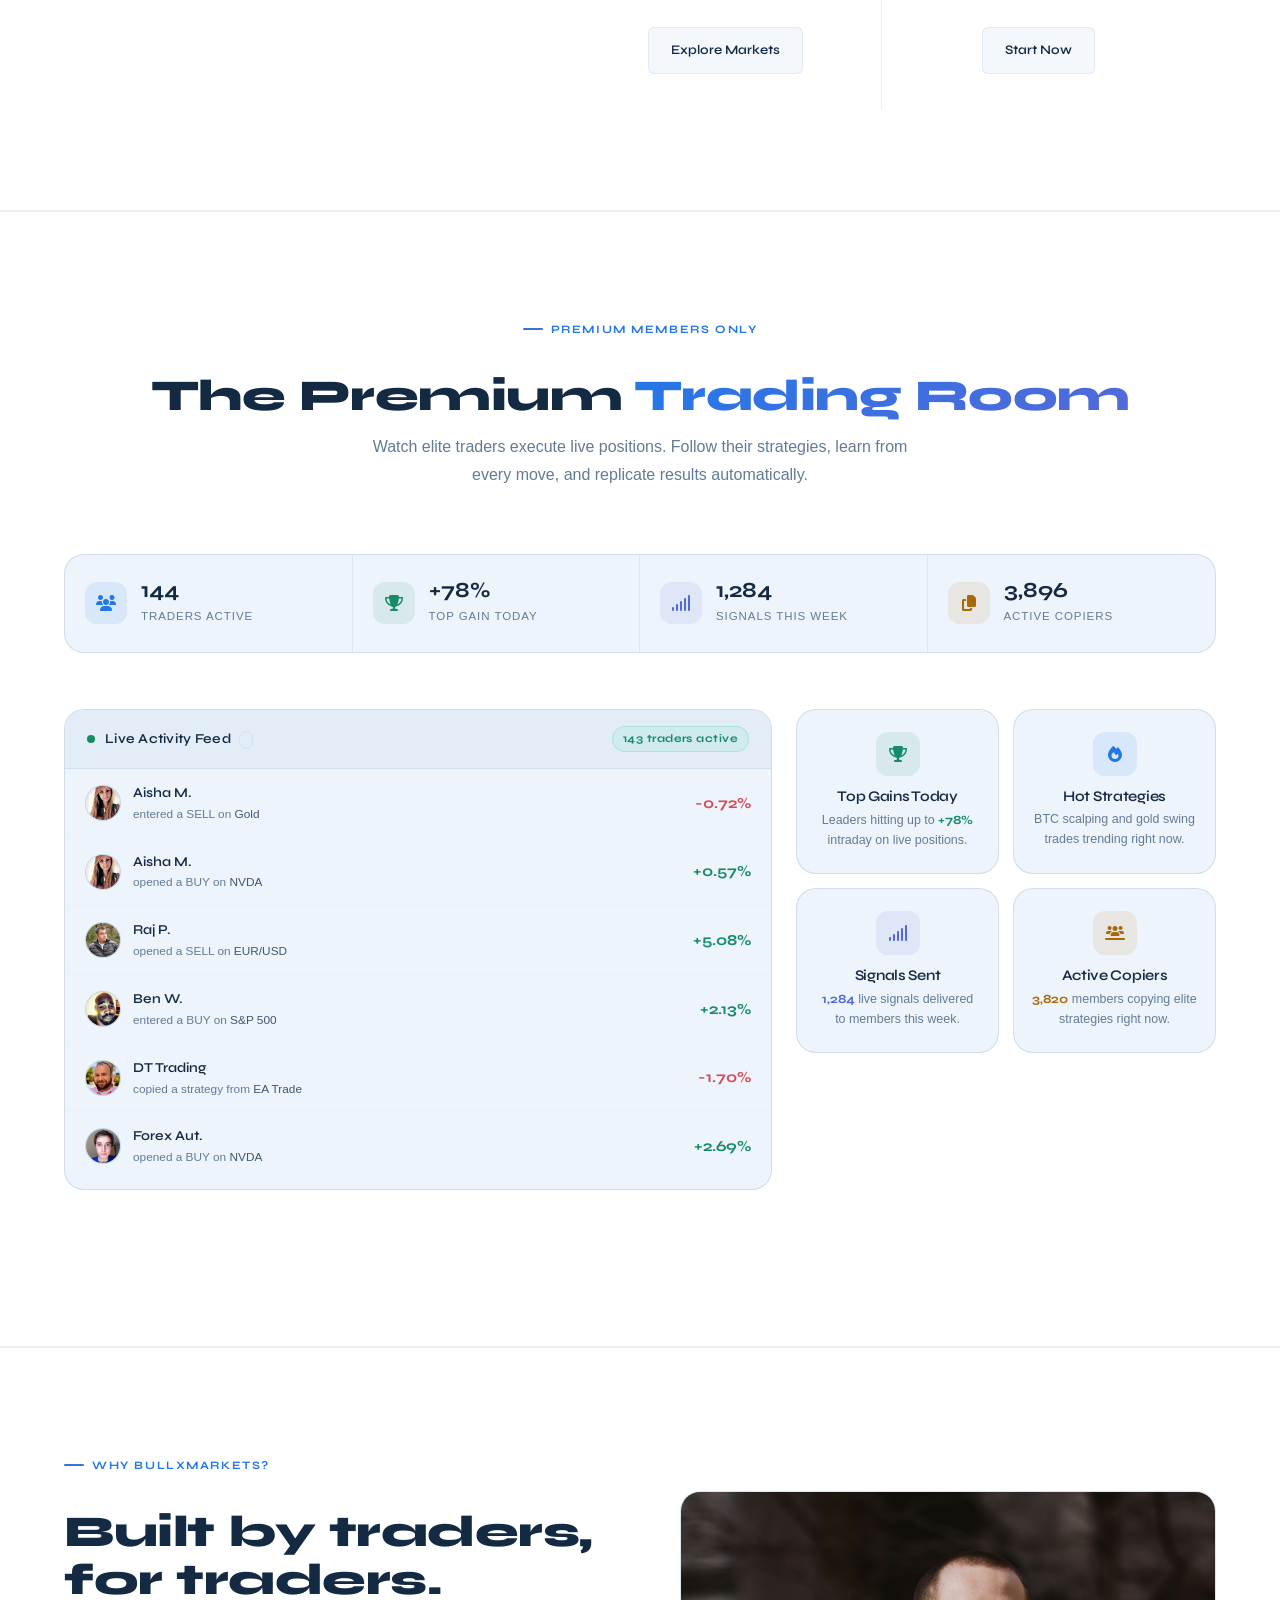
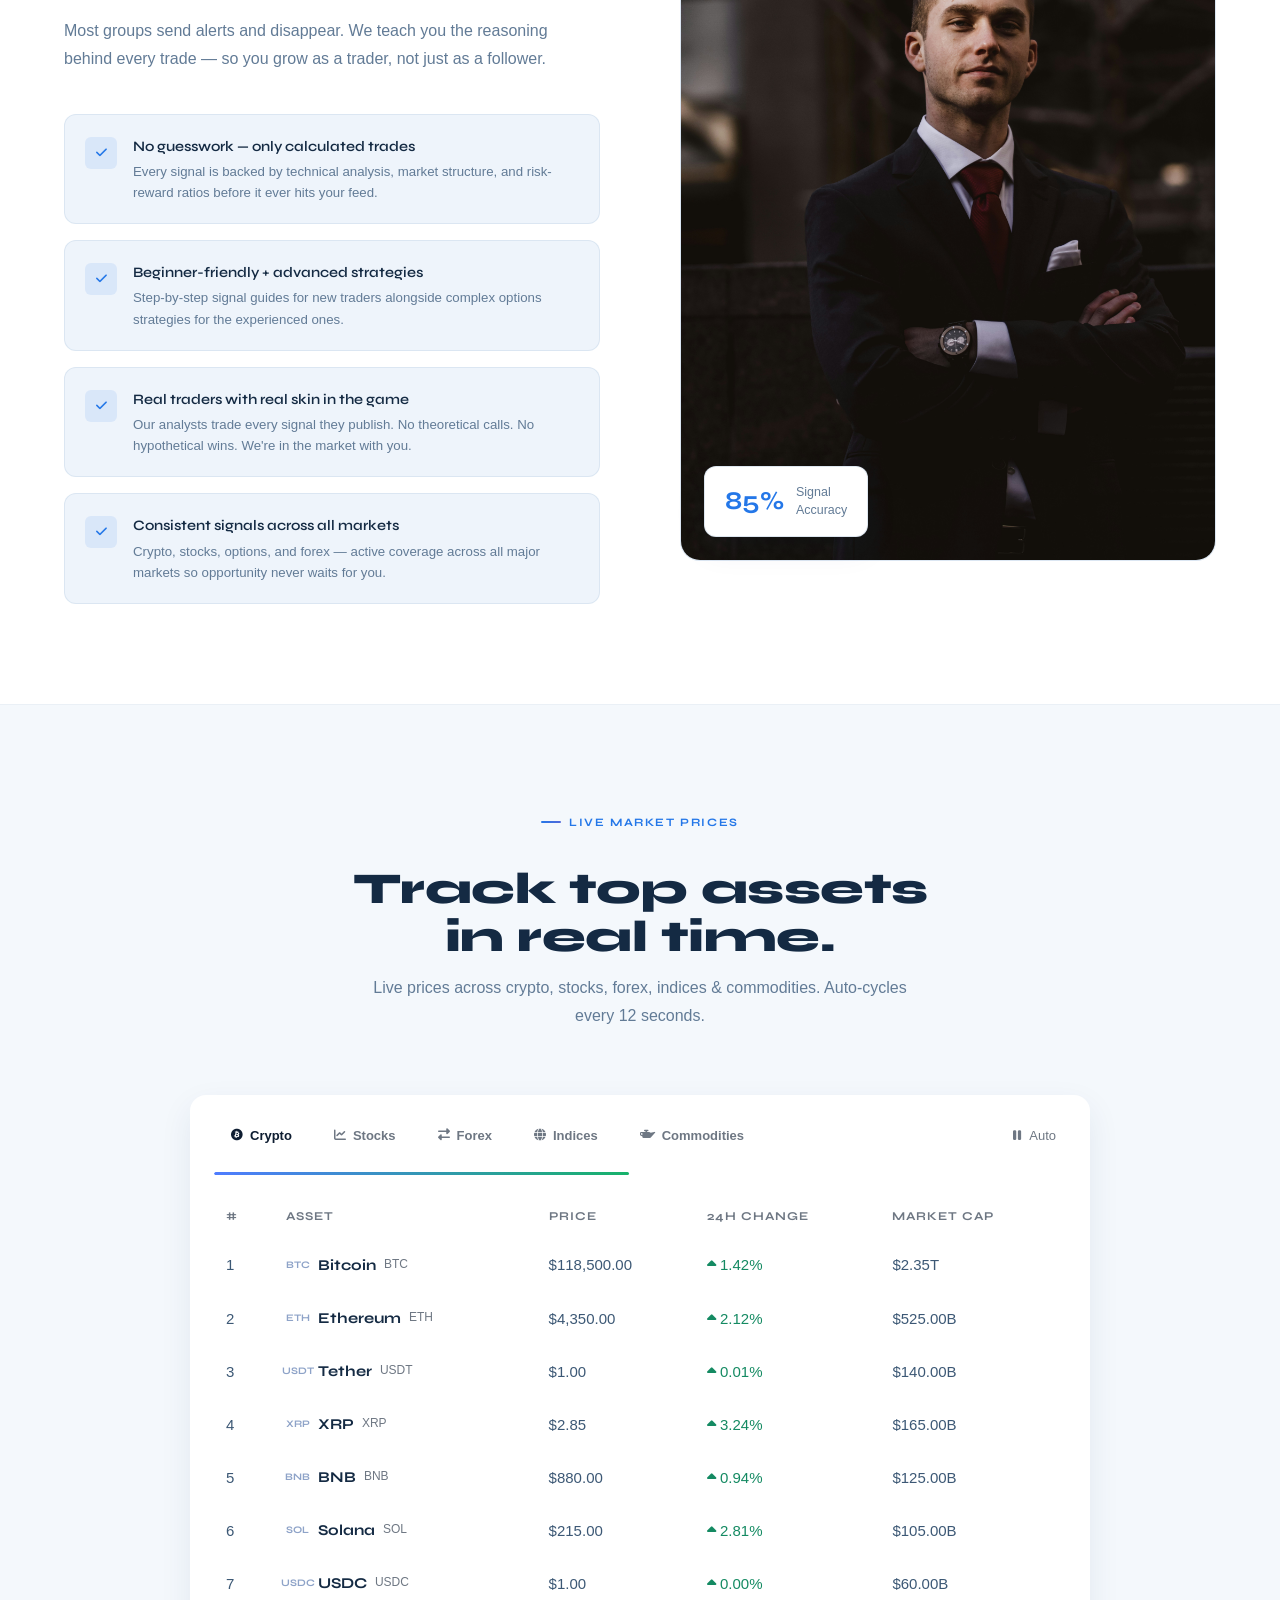
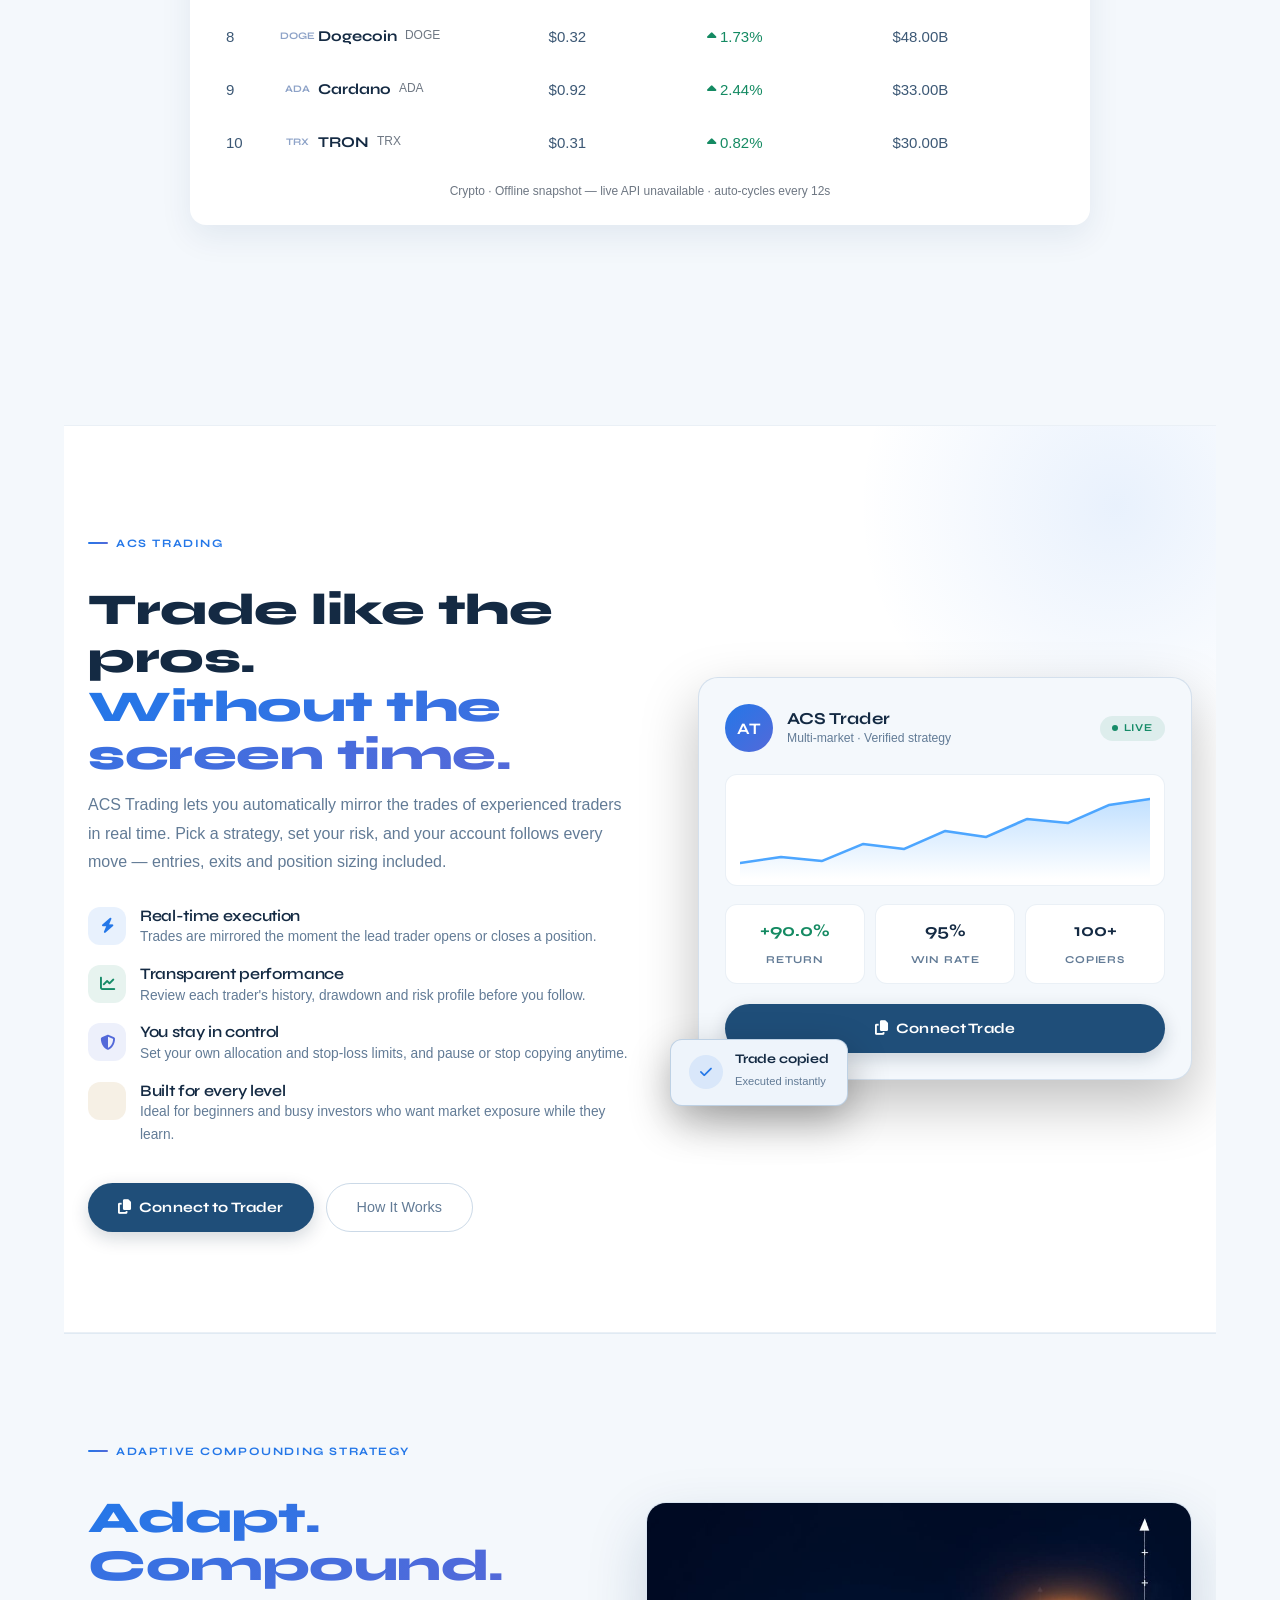
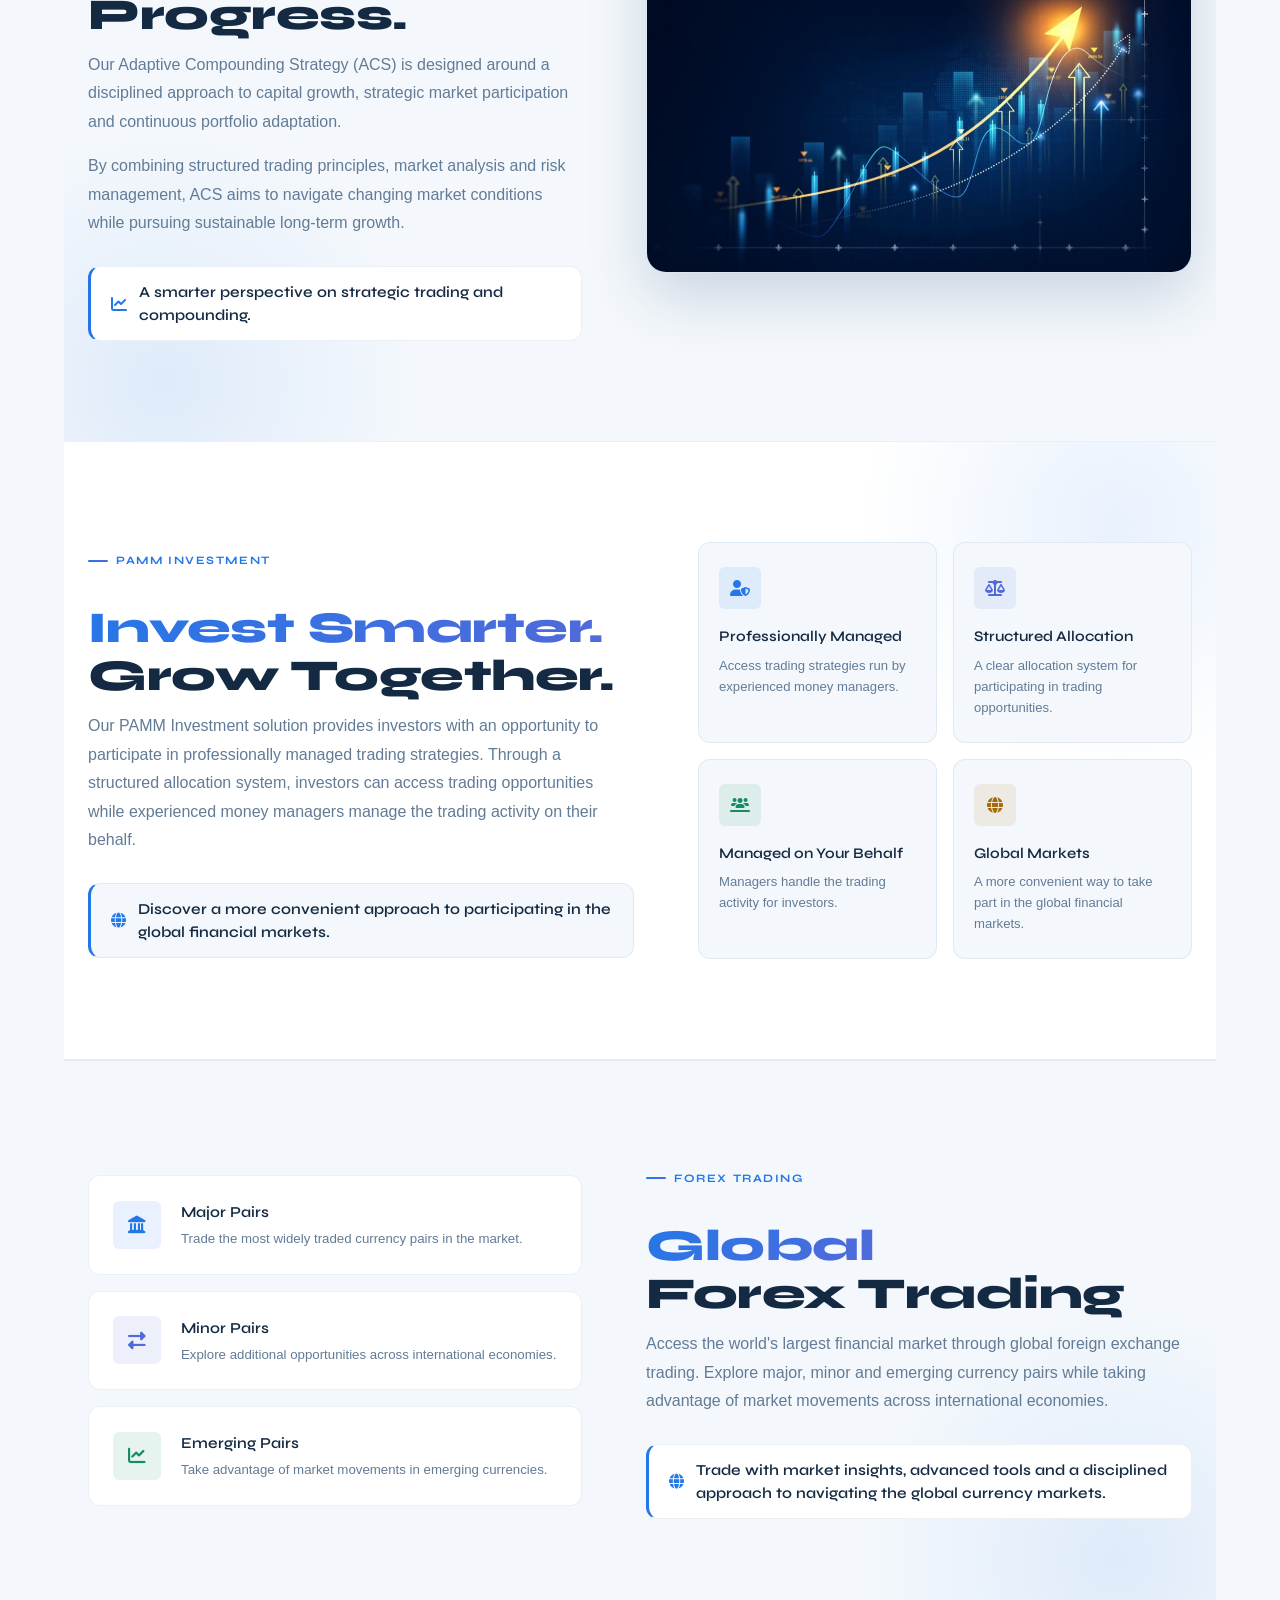
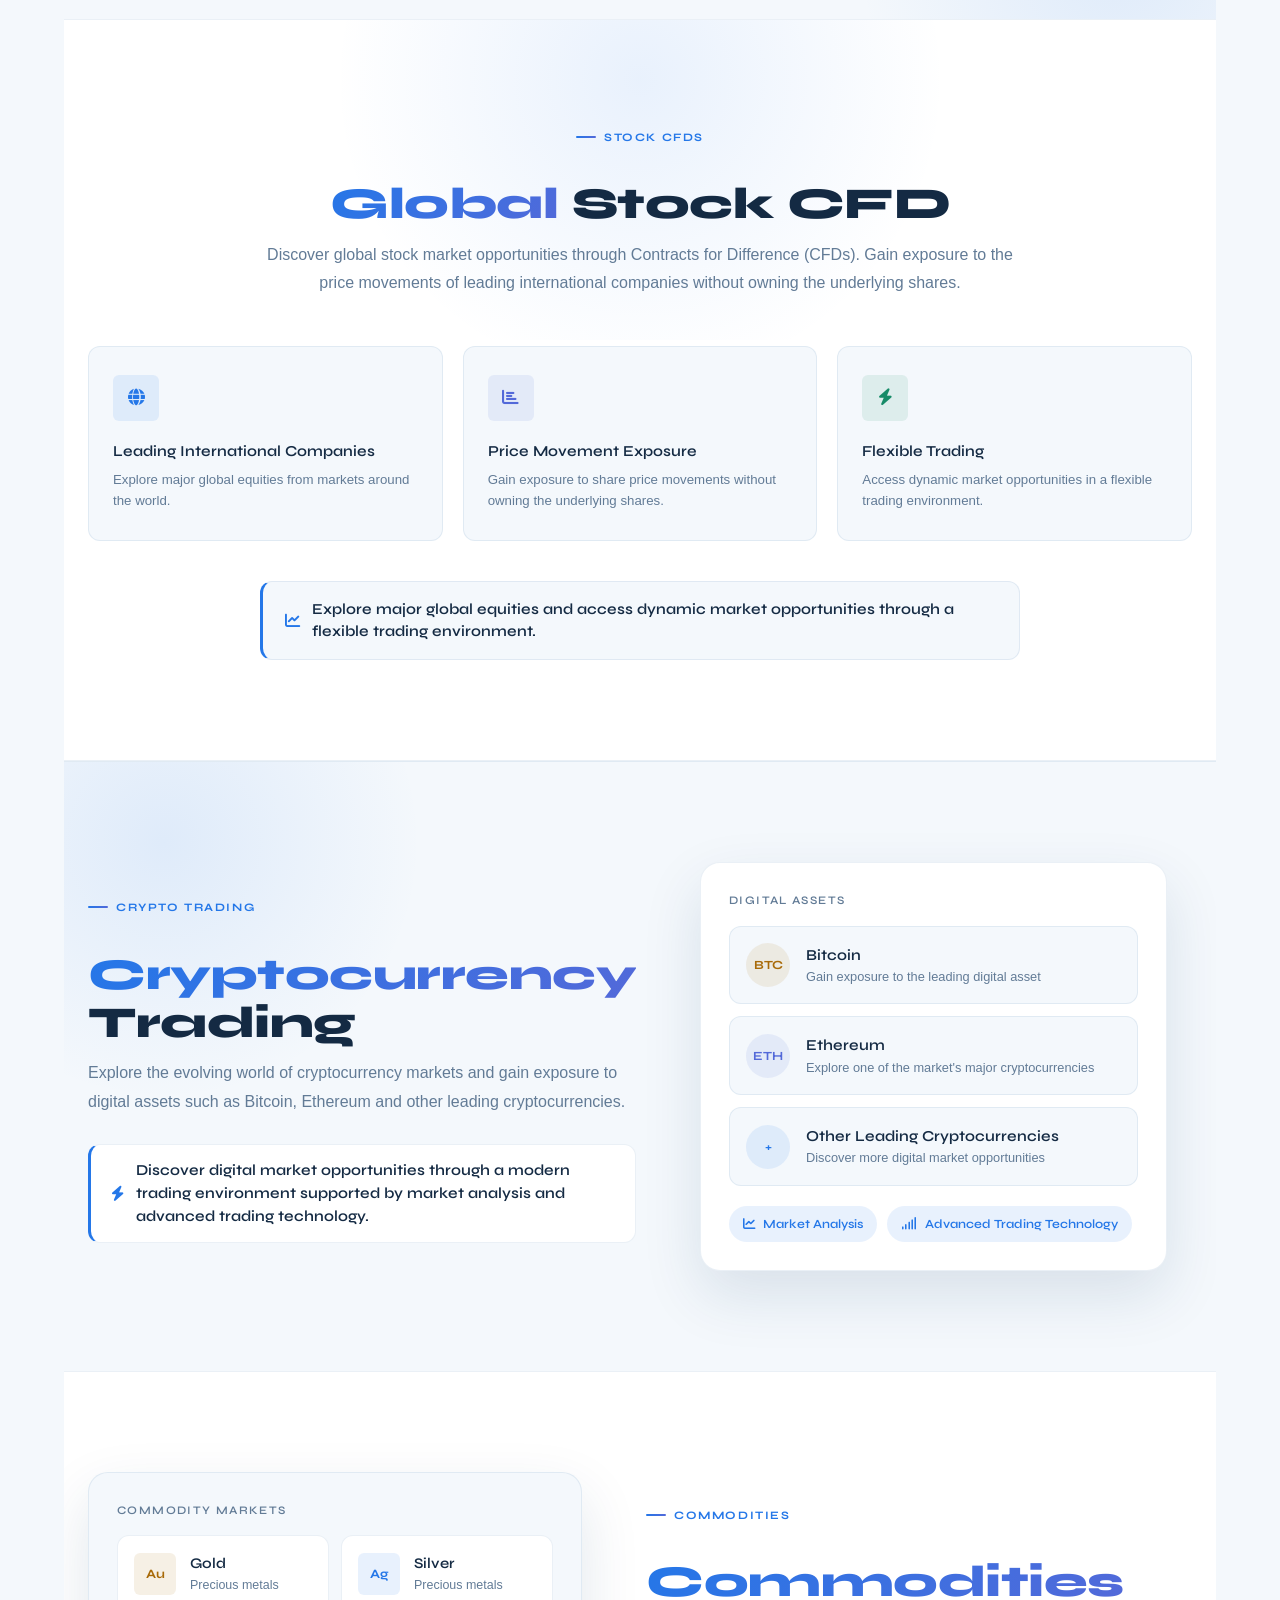
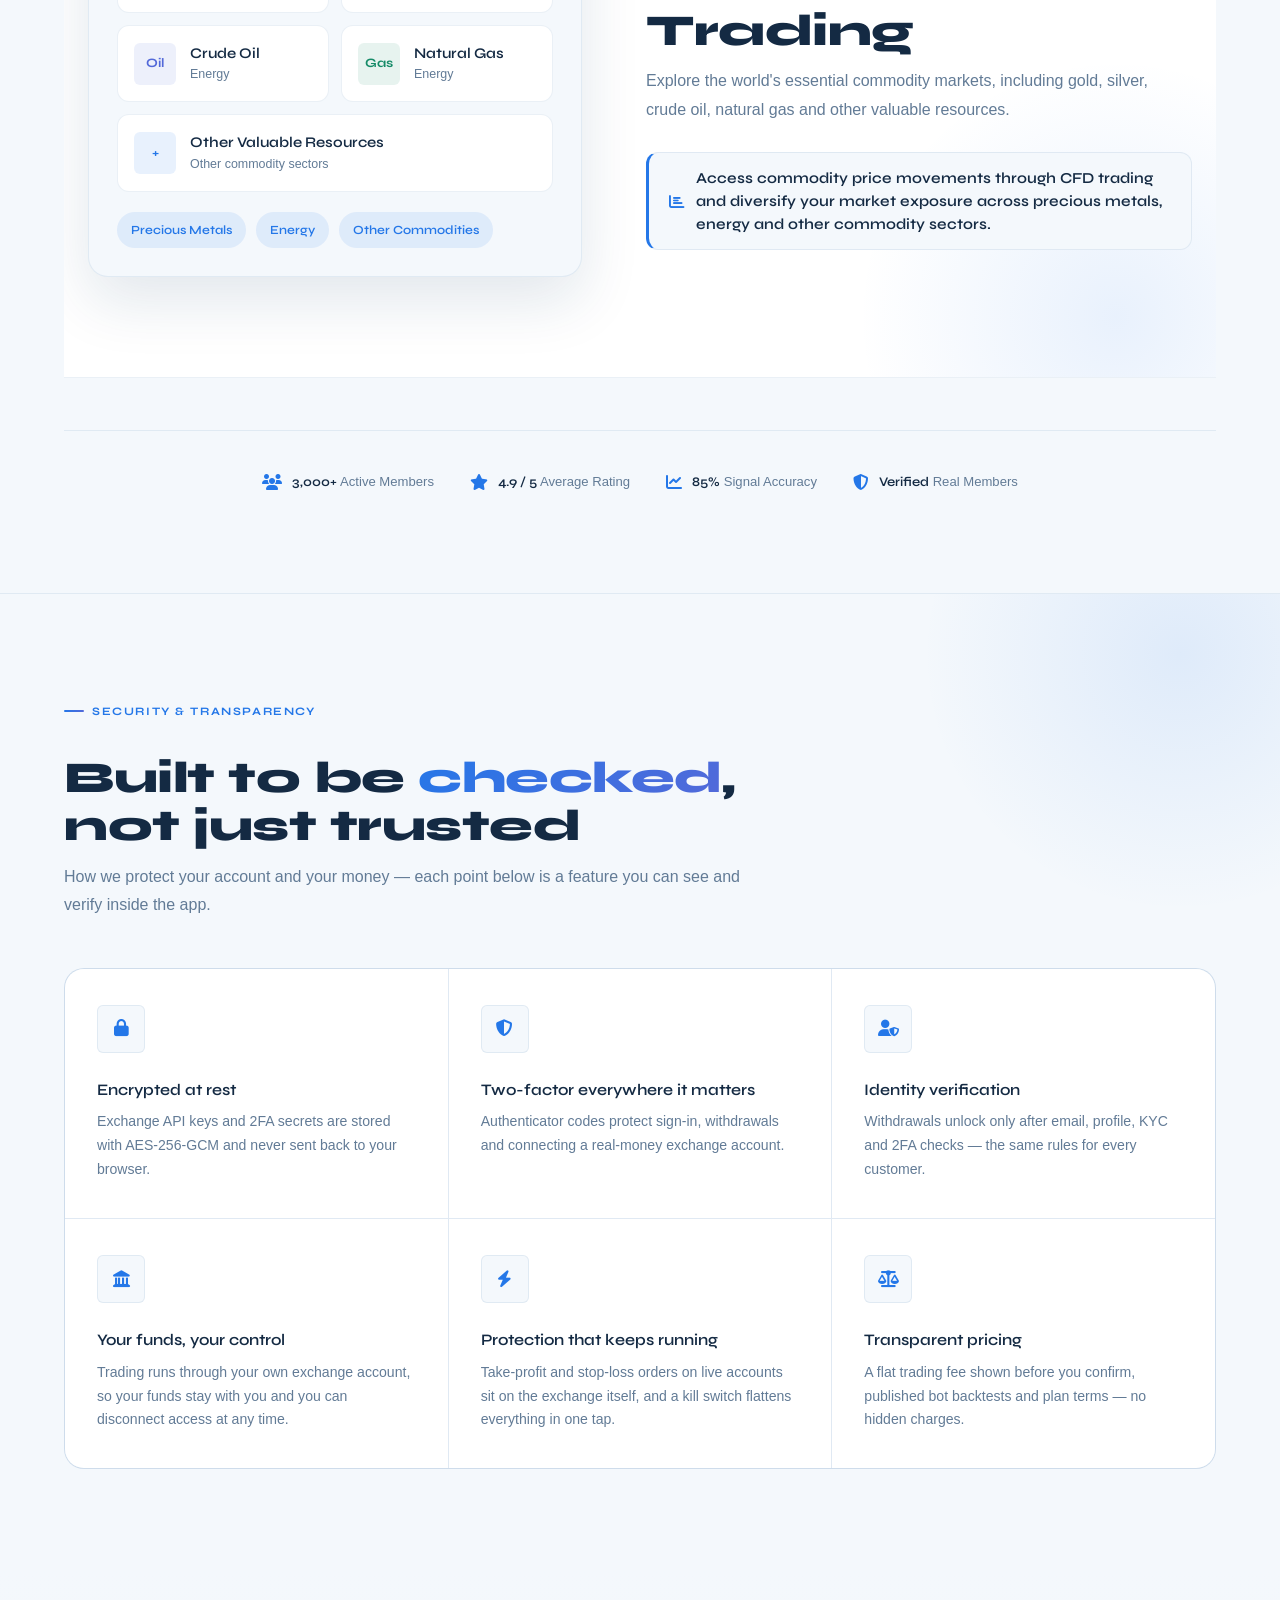
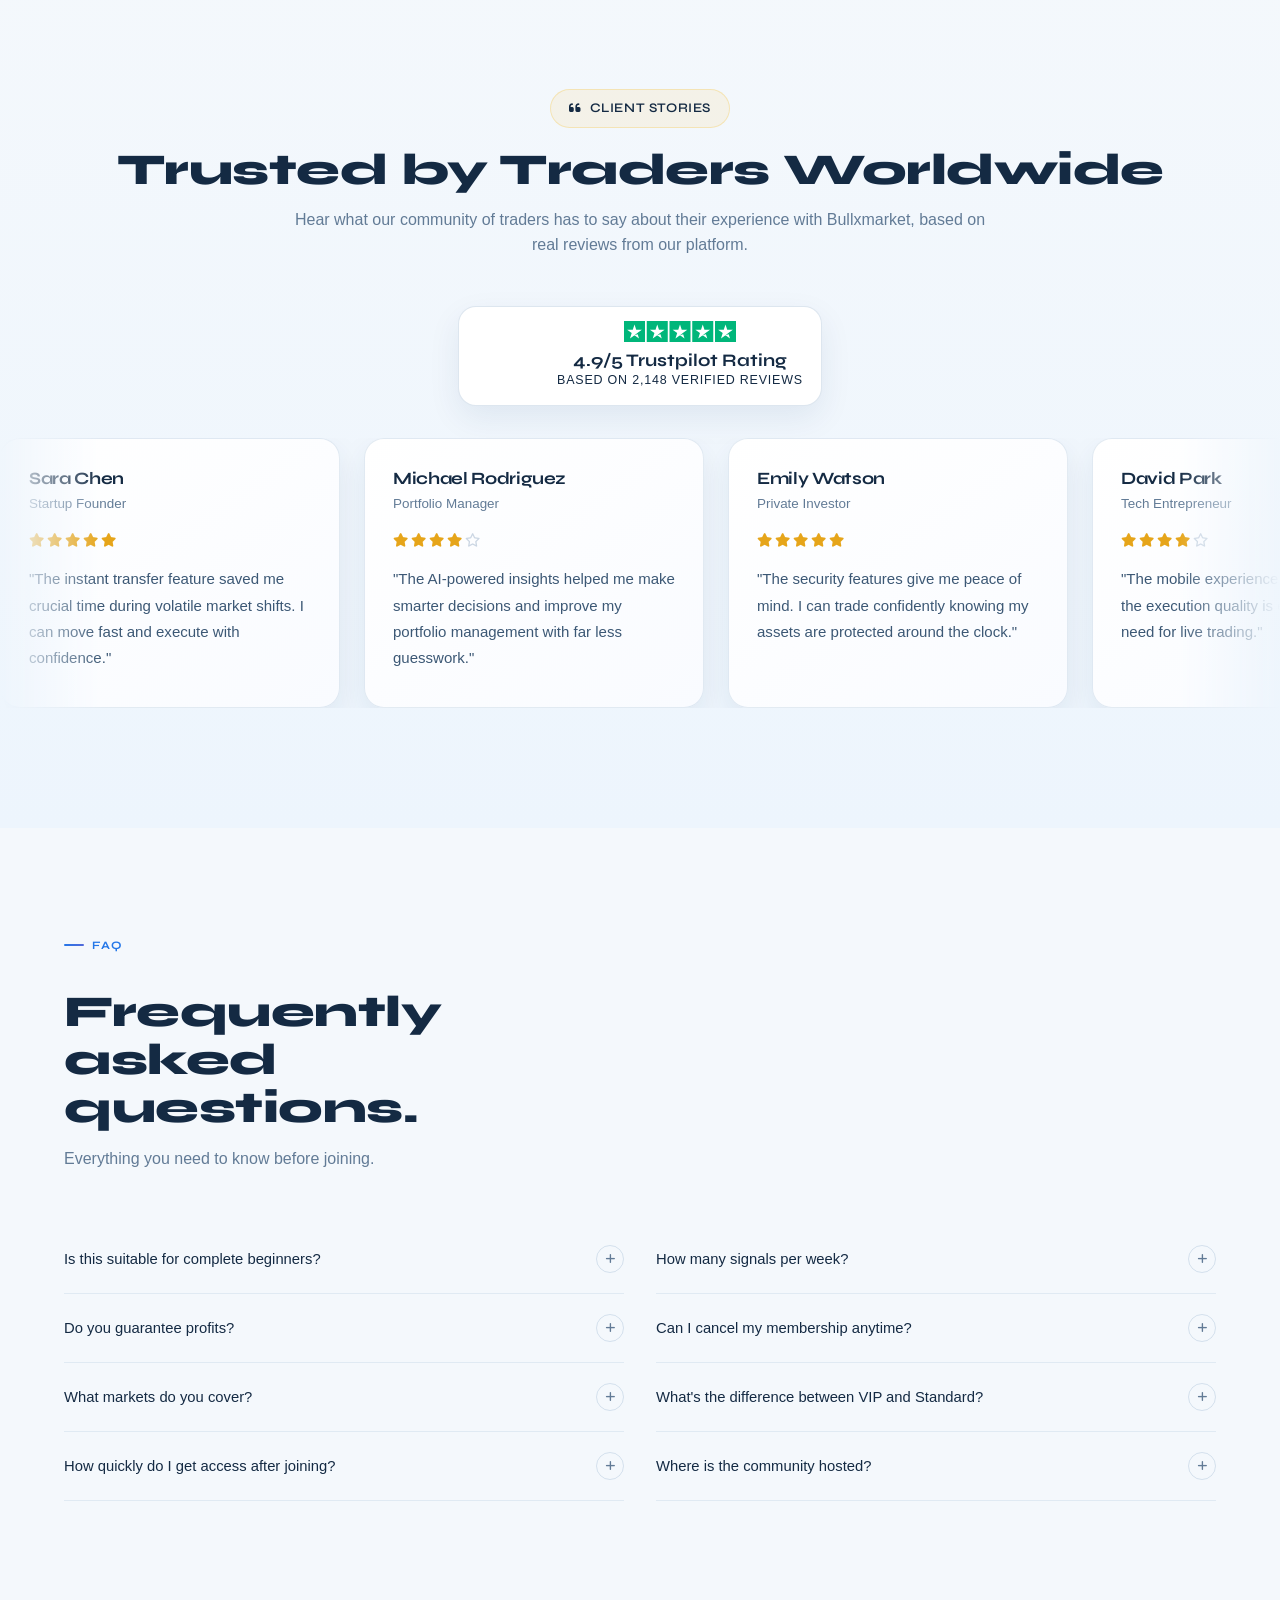
==== commit a942c269: "feat: add advantages and security sections with responsive design" ====
--- a/index.html
+++ b/index.html
@@ -6831,6 +6831,258 @@
   @media (max-width:480px) {
     .com-grid {
       grid-template-columns: 1fr
+    }
+  }
+  /* added */
+    .sectrust-section {
+    background: var(--bg);
+    border-top: 1px solid var(--border);
+    position: relative;
+    overflow: hidden
+  }
+ 
+  .sectrust-section::before {
+    content: "";
+    position: absolute;
+    top: -200px;
+    right: -160px;
+    width: 520px;
+    height: 520px;
+    background: radial-gradient(circle, var(--accent-dim) 0%, transparent 70%);
+    pointer-events: none
+  }
+ 
+  .sectrust-inner {
+    position: relative;
+    z-index: 1
+  }
+ 
+  .sectrust-head {
+    max-width: 680px;
+    margin-bottom: 48px
+  }
+ 
+  .sectrust-head .section-title span {
+    background: linear-gradient(135deg, var(--accent), var(--violet));
+    -webkit-background-clip: text;
+    background-clip: text;
+    -webkit-text-fill-color: transparent;
+    color: transparent
+  }
+ 
+  .sectrust-lead {
+    color: var(--dim);
+    font-size: 1rem;
+    line-height: 1.78
+  }
+ 
+  /* 1px gaps over a border-coloured background draw the dividers */
+  .sectrust-grid {
+    display: grid;
+    grid-template-columns: repeat(3, 1fr);
+    gap: 1px;
+    background: var(--border);
+    border: 1px solid var(--border);
+    border-radius: var(--radius-lg);
+    overflow: hidden
+  }
+ 
+  .sectrust-item {
+    padding: 36px 32px;
+    background: var(--surface);
+    transition: background var(--trans)
+  }
+ 
+  .sectrust-item:hover {
+    background: var(--bg)
+  }
+ 
+  .sectrust-icon {
+    width: 48px;
+    height: 48px;
+    display: grid;
+    place-items: center;
+    background: var(--bg);
+    border: 1px solid var(--border);
+    border-radius: var(--radius-sm);
+    color: var(--accent);
+    font-size: 1.05rem;
+    margin-bottom: 24px;
+    transition: background var(--trans), color var(--trans)
+  }
+ 
+  .sectrust-item:hover .sectrust-icon {
+    background: var(--accent-dim)
+  }
+ 
+  .sectrust-title {
+    font-size: 1rem;
+    font-weight: 600;
+    margin-bottom: 8px;
+    color: var(--white)
+  }
+ 
+  .sectrust-desc {
+    font-size: 0.88rem;
+    color: var(--dim);
+    line-height: 1.7
+  }
+ 
+  @media (max-width:960px) {
+    .sectrust-grid {
+      grid-template-columns: 1fr 1fr
+    }
+  }
+ 
+  @media (max-width:600px) {
+    .sectrust-grid {
+      grid-template-columns: 1fr
+    }
+ 
+    .sectrust-item {
+      padding: 28px 24px
+    }
+  }
+
+  /* added */
+  .adv-section {
+    background: var(--surface);
+    border-top: 1px solid var(--border);
+    border-bottom: 1px solid var(--border);
+    position: relative;
+    overflow: hidden
+  }
+ 
+  .adv-section::before {
+    content: "";
+    position: absolute;
+    top: -200px;
+    left: -160px;
+    width: 520px;
+    height: 520px;
+    background: radial-gradient(circle, var(--accent-dim) 0%, transparent 70%);
+    pointer-events: none
+  }
+ 
+  .adv-inner {
+    display: grid;
+    grid-template-columns: 0.8fr 1.5fr;
+    gap: 64px;
+    align-items: start;
+    position: relative;
+    z-index: 1
+  }
+ 
+  .adv-head .section-title span {
+    background: linear-gradient(135deg, var(--accent), var(--violet));
+    -webkit-background-clip: text;
+    background-clip: text;
+    -webkit-text-fill-color: transparent;
+    color: transparent
+  }
+ 
+  .adv-lead {
+    color: var(--dim);
+    font-size: 1.05rem;
+    line-height: 1.78;
+    max-width: 380px
+  }
+ 
+  .adv-grid {
+    display: grid;
+    grid-template-columns: 1fr 1fr
+  }
+ 
+  .adv-item {
+    display: flex;
+    gap: 20px;
+    padding: 36px 32px
+  }
+ 
+  .adv-item:nth-child(odd) {
+    border-right: 1px solid var(--border)
+  }
+ 
+  .adv-item:nth-child(-n+2) {
+    border-bottom: 1px solid var(--border)
+  }
+ 
+  .adv-icon {
+    flex-shrink: 0;
+    width: 48px;
+    height: 48px;
+    display: grid;
+    place-items: center;
+    border-radius: 50%;
+    background: linear-gradient(135deg, var(--accent), var(--violet));
+    color: #fff;
+    font-size: 1rem;
+    transition: transform var(--trans)
+  }
+ 
+  .adv-item:hover .adv-icon {
+    transform: scale(1.1)
+  }
+ 
+  .adv-title {
+    font-size: 1.15rem;
+    font-weight: 600;
+    margin-bottom: 8px;
+    color: var(--white)
+  }
+ 
+  .adv-desc {
+    font-size: 0.9rem;
+    color: var(--dim);
+    line-height: 1.7;
+    margin-bottom: 24px
+  }
+ 
+  .adv-btn {
+    display: inline-block;
+    padding: 12px 22px;
+    background: var(--bg);
+    border: 1px solid var(--border);
+    border-radius: var(--radius-sm);
+    font-size: 0.82rem;
+    font-weight: 600;
+    color: var(--white);
+    text-decoration: none;
+    transition: background var(--trans), border-color var(--trans), color var(--trans)
+  }
+ 
+  .adv-btn:hover {
+    background: var(--accent-dim);
+    border-color: rgba(77, 166, 255, 0.3);
+    color: var(--accent)
+  }
+ 
+  @media (max-width:960px) {
+    .adv-inner {
+      grid-template-columns: 1fr;
+      gap: 40px
+    }
+ 
+    .adv-lead {
+      max-width: 560px
+    }
+  }
+ 
+  @media (max-width:640px) {
+    .adv-grid {
+      grid-template-columns: 1fr
+    }
+ 
+    .adv-item {
+      padding: 28px 0
+    }
+ 
+    .adv-item:nth-child(odd) {
+      border-right: 0
+    }
+ 
+    .adv-item:not(:last-child) {
+      border-bottom: 1px solid var(--border)
     }
   }
 </style>
@@ -7540,6 +7792,63 @@
       </div>
     </div>
   </section>
+  <!-- added -->
+   <section id="advantages" class="adv-section">
+  <div class="container">
+    <div class="adv-inner">
+ 
+      <div class="adv-head reveal visible">
+        <h2 class="section-title"><span>Advantages</span></h2>
+        <p class="adv-lead">We listen to our traders and work with them to keep improving the platform.</p>
+      </div>
+ 
+      <div class="adv-grid reveal reveal-delay-2 visible">
+ 
+        <div class="adv-item">
+          <div class="adv-icon"><i class="fas fa-bolt"></i></div>
+          <div>
+            <div class="adv-title">Smooth Start</div>
+            <div class="adv-desc">Open an account in minutes, deposit crypto and start trading — deposits are
+              credited automatically.</div>
+            <a href="#pricing" class="adv-btn">Open an Account</a>
+          </div>
+        </div>
+ 
+        <div class="adv-item">
+          <div class="adv-icon"><i class="fas fa-chart-line"></i></div>
+          <div>
+            <div class="adv-title">Adaptive Compounding</div>
+            <div class="adv-desc">Our ACS strategy combines structured trading, market analysis and risk
+              management to pursue sustainable long-term growth.</div>
+            <a href="#adapt-compound" class="adv-btn">Discover ACS</a>
+          </div>
+        </div>
+ 
+        <div class="adv-item">
+          <div class="adv-icon"><i class="fas fa-scale-balanced"></i></div>
+          <div>
+            <div class="adv-title">Low Commissions</div>
+            <div class="adv-desc">A flat 0.05% fee per trade, shown before you confirm. No hidden charges.</div>
+            <a href="#global-forex" class="adv-btn">Explore Markets</a>
+          </div>
+        </div>
+ 
+        <div class="adv-item">
+          <div class="adv-icon"><i class="fas fa-globe"></i></div>
+          <div>
+            <div class="adv-title">Multiple Markets</div>
+            <div class="adv-desc">Access forex, global stock CFDs, cryptocurrencies and commodities, all in one
+              place.</div>
+            <a href="#pricing" class="adv-btn">Start Now</a>
+          </div>
+        </div>
+ 
+      </div>
+ 
+    </div>
+  </div>
+</section>
+ 
   <!-- changed -->
   <section id=trading-room class=trading-room-section>
     <div class=container>
@@ -8839,6 +9148,69 @@
       </div>
     </div>
   </section>
+  <!-- added -->
+   <section id="security" class="sectrust-section">
+  <div class="container">
+    <div class="sectrust-inner">
+ 
+      <div class="sectrust-head reveal visible">
+        <div class="section-eyebrow">Security &amp; Transparency</div>
+        <h2 class="section-title">Built to be <span>checked</span>, not just trusted</h2>
+        <p class="sectrust-lead">
+          How we protect your account and your money — each point below is a feature you can see and verify inside
+          the app.
+        </p>
+      </div>
+ 
+      <div class="sectrust-grid reveal reveal-delay-2 visible">
+ 
+        <div class="sectrust-item">
+          <div class="sectrust-icon"><i class="fas fa-lock"></i></div>
+          <div class="sectrust-title">Encrypted at rest</div>
+          <div class="sectrust-desc">Exchange API keys and 2FA secrets are stored with AES-256-GCM and never sent back
+            to your browser.</div>
+        </div>
+ 
+        <div class="sectrust-item">
+          <div class="sectrust-icon"><i class="fas fa-shield-halved"></i></div>
+          <div class="sectrust-title">Two-factor everywhere it matters</div>
+          <div class="sectrust-desc">Authenticator codes protect sign-in, withdrawals and connecting a real-money
+            exchange account.</div>
+        </div>
+ 
+        <div class="sectrust-item">
+          <div class="sectrust-icon"><i class="fas fa-user-shield"></i></div>
+          <div class="sectrust-title">Identity verification</div>
+          <div class="sectrust-desc">Withdrawals unlock only after email, profile, KYC and 2FA checks — the same rules
+            for every customer.</div>
+        </div>
+ 
+        <div class="sectrust-item">
+          <div class="sectrust-icon"><i class="fas fa-landmark"></i></div>
+          <div class="sectrust-title">Your funds, your control</div>
+          <div class="sectrust-desc">Trading runs through your own exchange account, so your funds stay with you and you
+            can disconnect access at any time.</div>
+        </div>
+ 
+        <div class="sectrust-item">
+          <div class="sectrust-icon"><i class="fas fa-bolt"></i></div>
+          <div class="sectrust-title">Protection that keeps running</div>
+          <div class="sectrust-desc">Take-profit and stop-loss orders on live accounts sit on the exchange itself, and
+            a kill switch flattens everything in one tap.</div>
+        </div>
+ 
+        <div class="sectrust-item">
+          <div class="sectrust-icon"><i class="fas fa-scale-balanced"></i></div>
+          <div class="sectrust-title">Transparent pricing</div>
+          <div class="sectrust-desc">A flat trading fee shown before you confirm, published bot backtests and plan
+            terms — no hidden charges.</div>
+        </div>
+ 
+      </div>
+ 
+    </div>
+  </div>
+</section>
   <!-- Change -->
   <section id=testimonials class=testimonials-section>
     <div class=container>
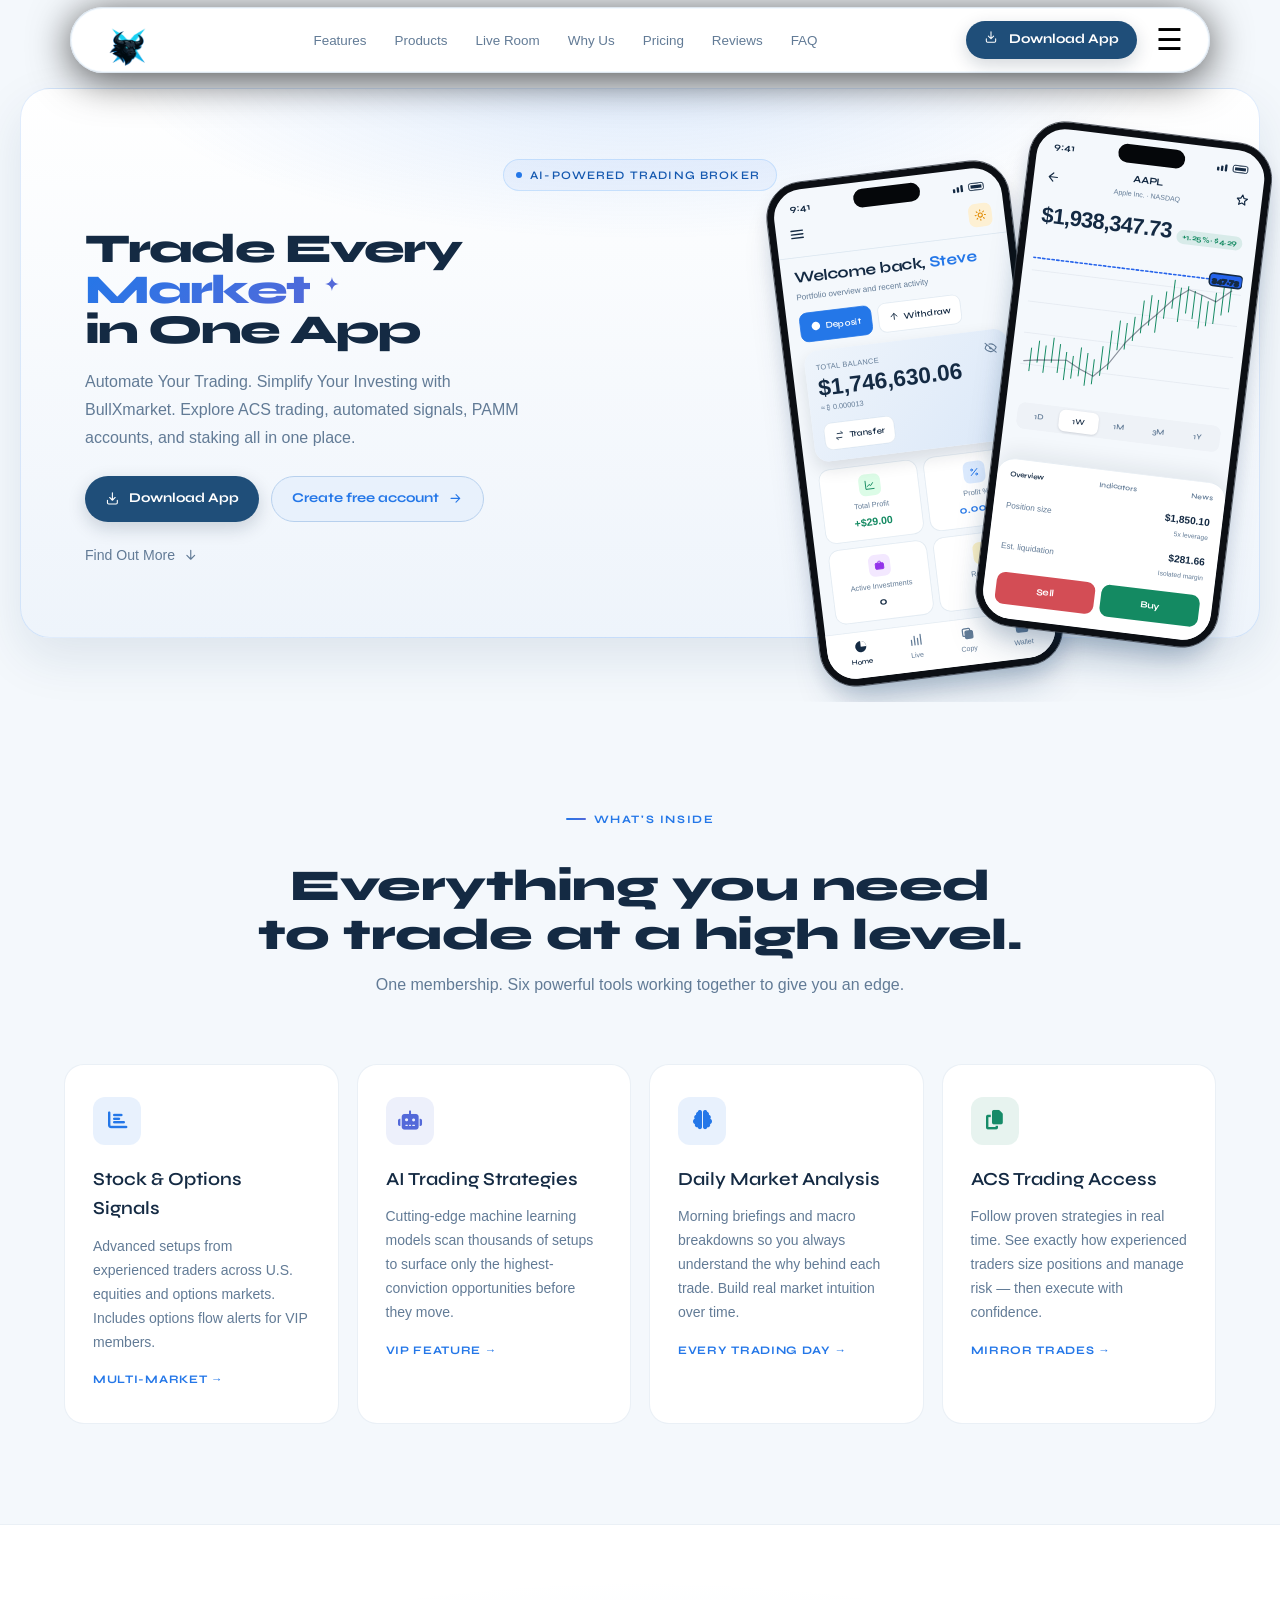
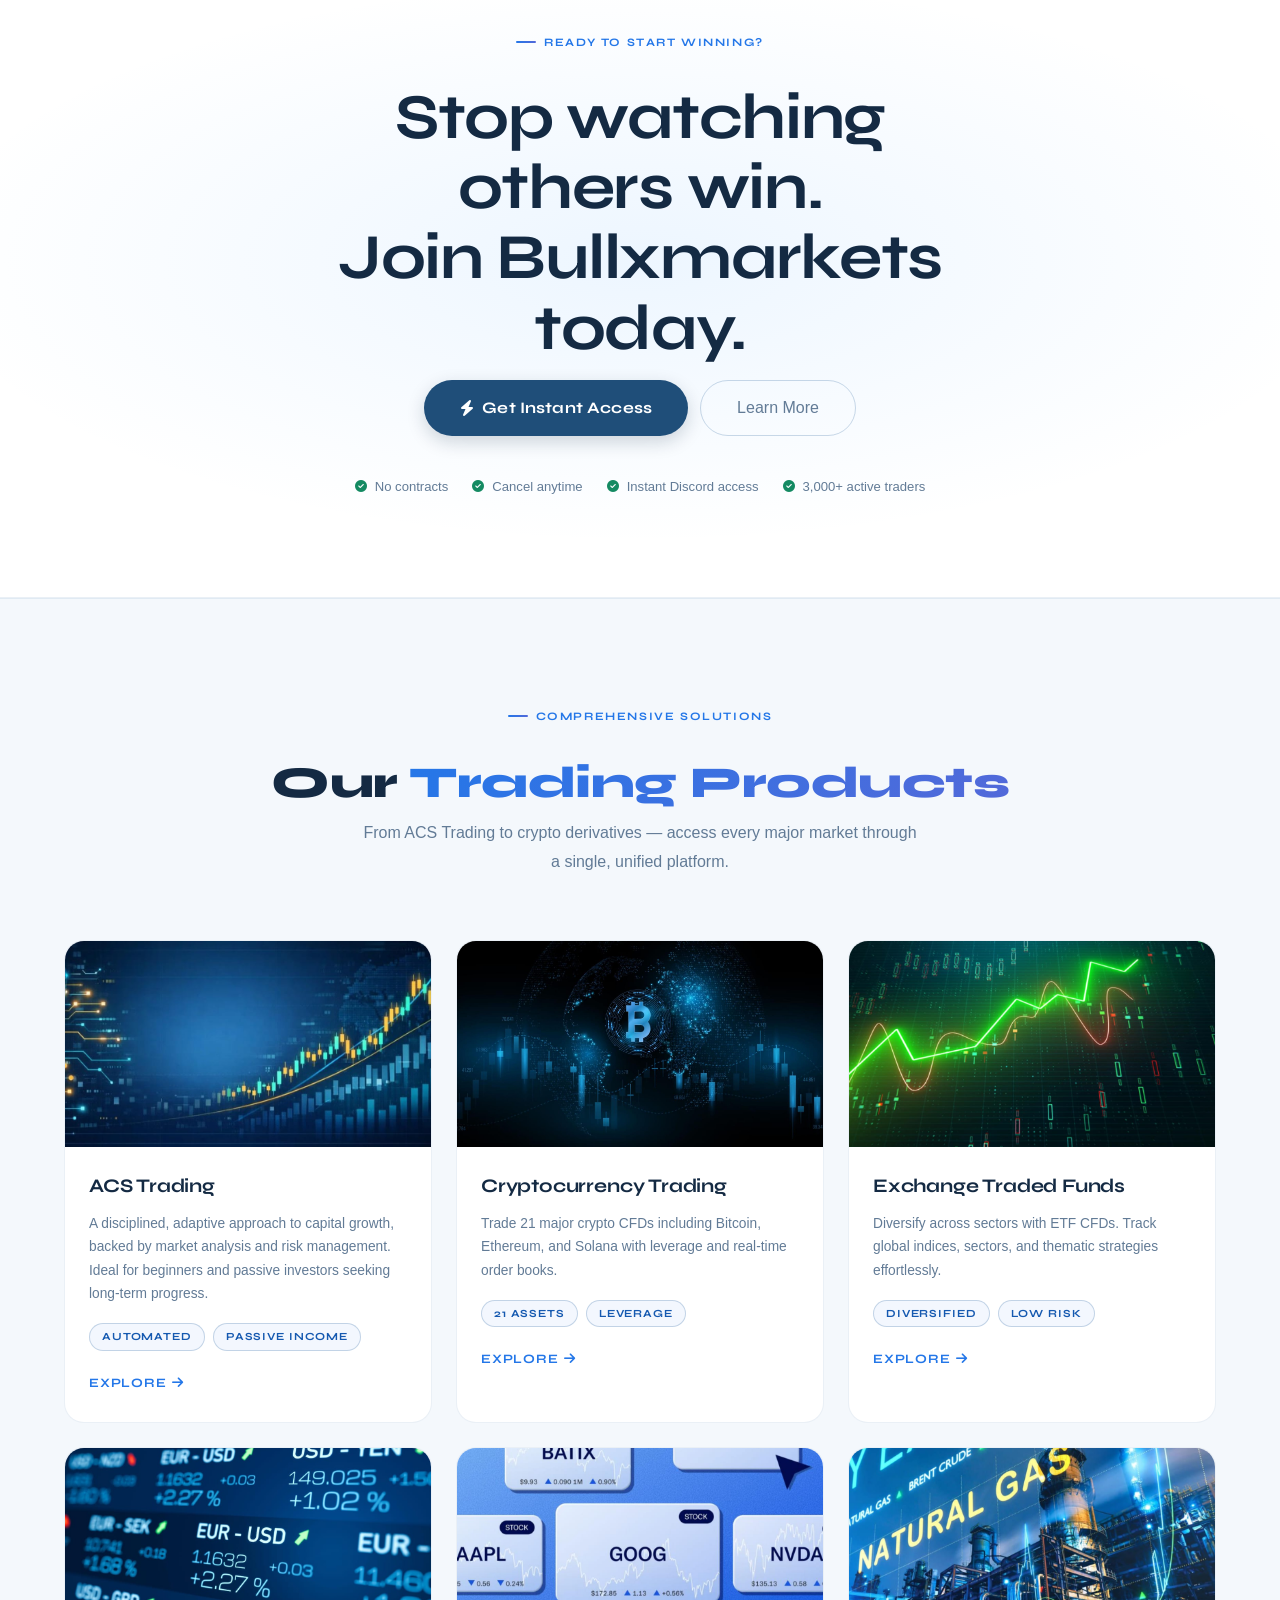
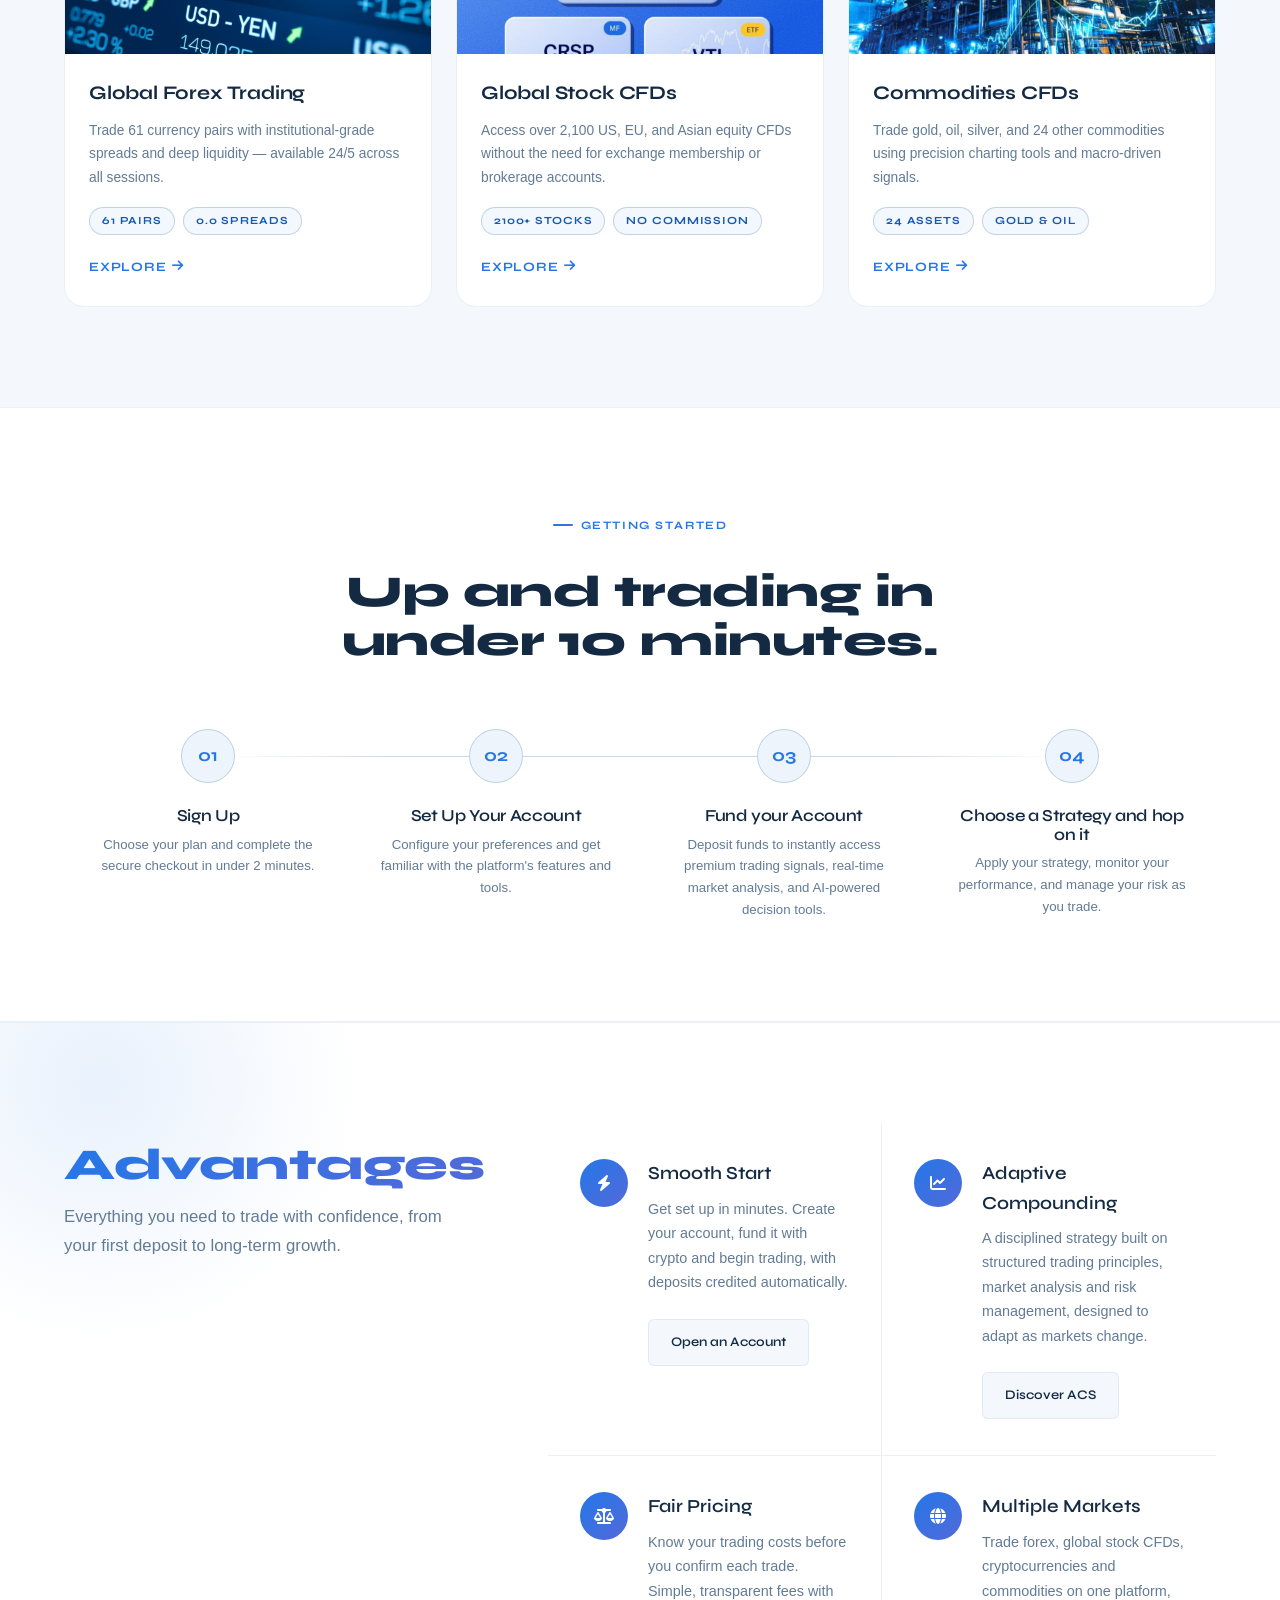
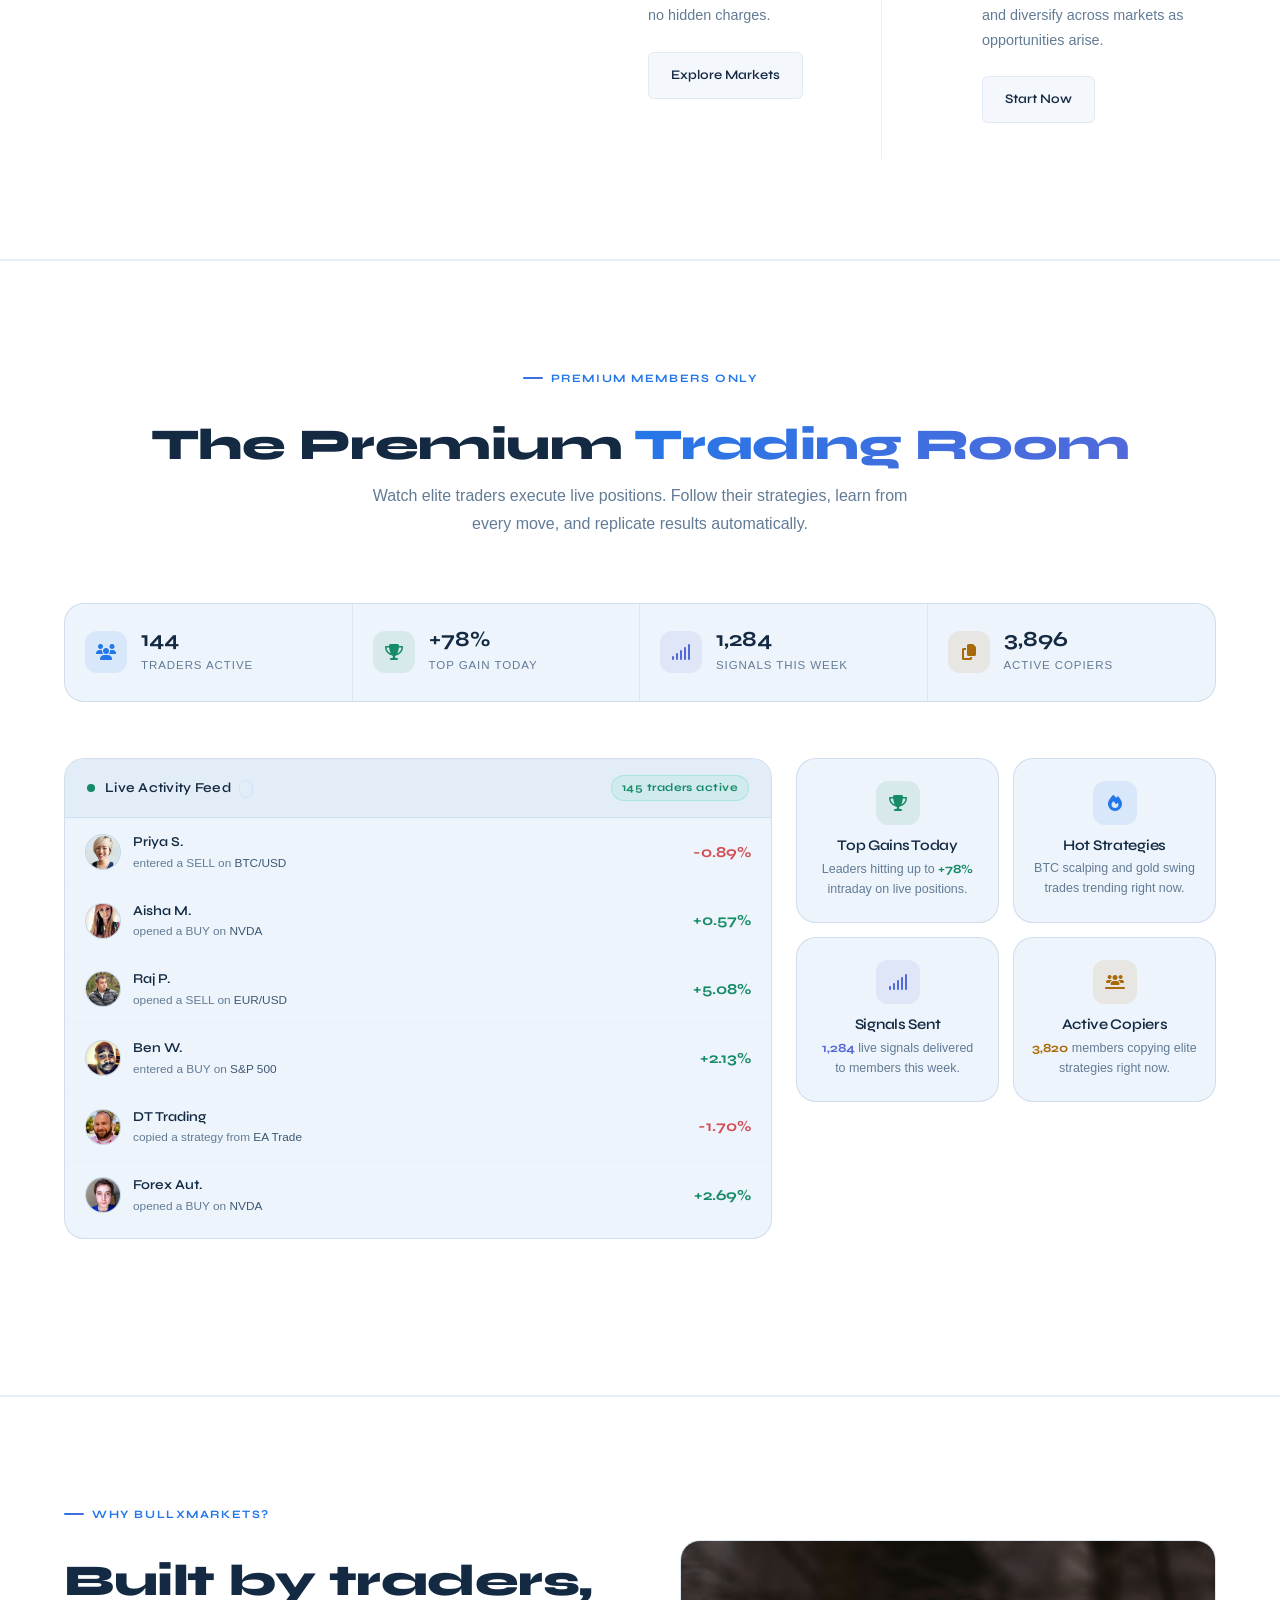
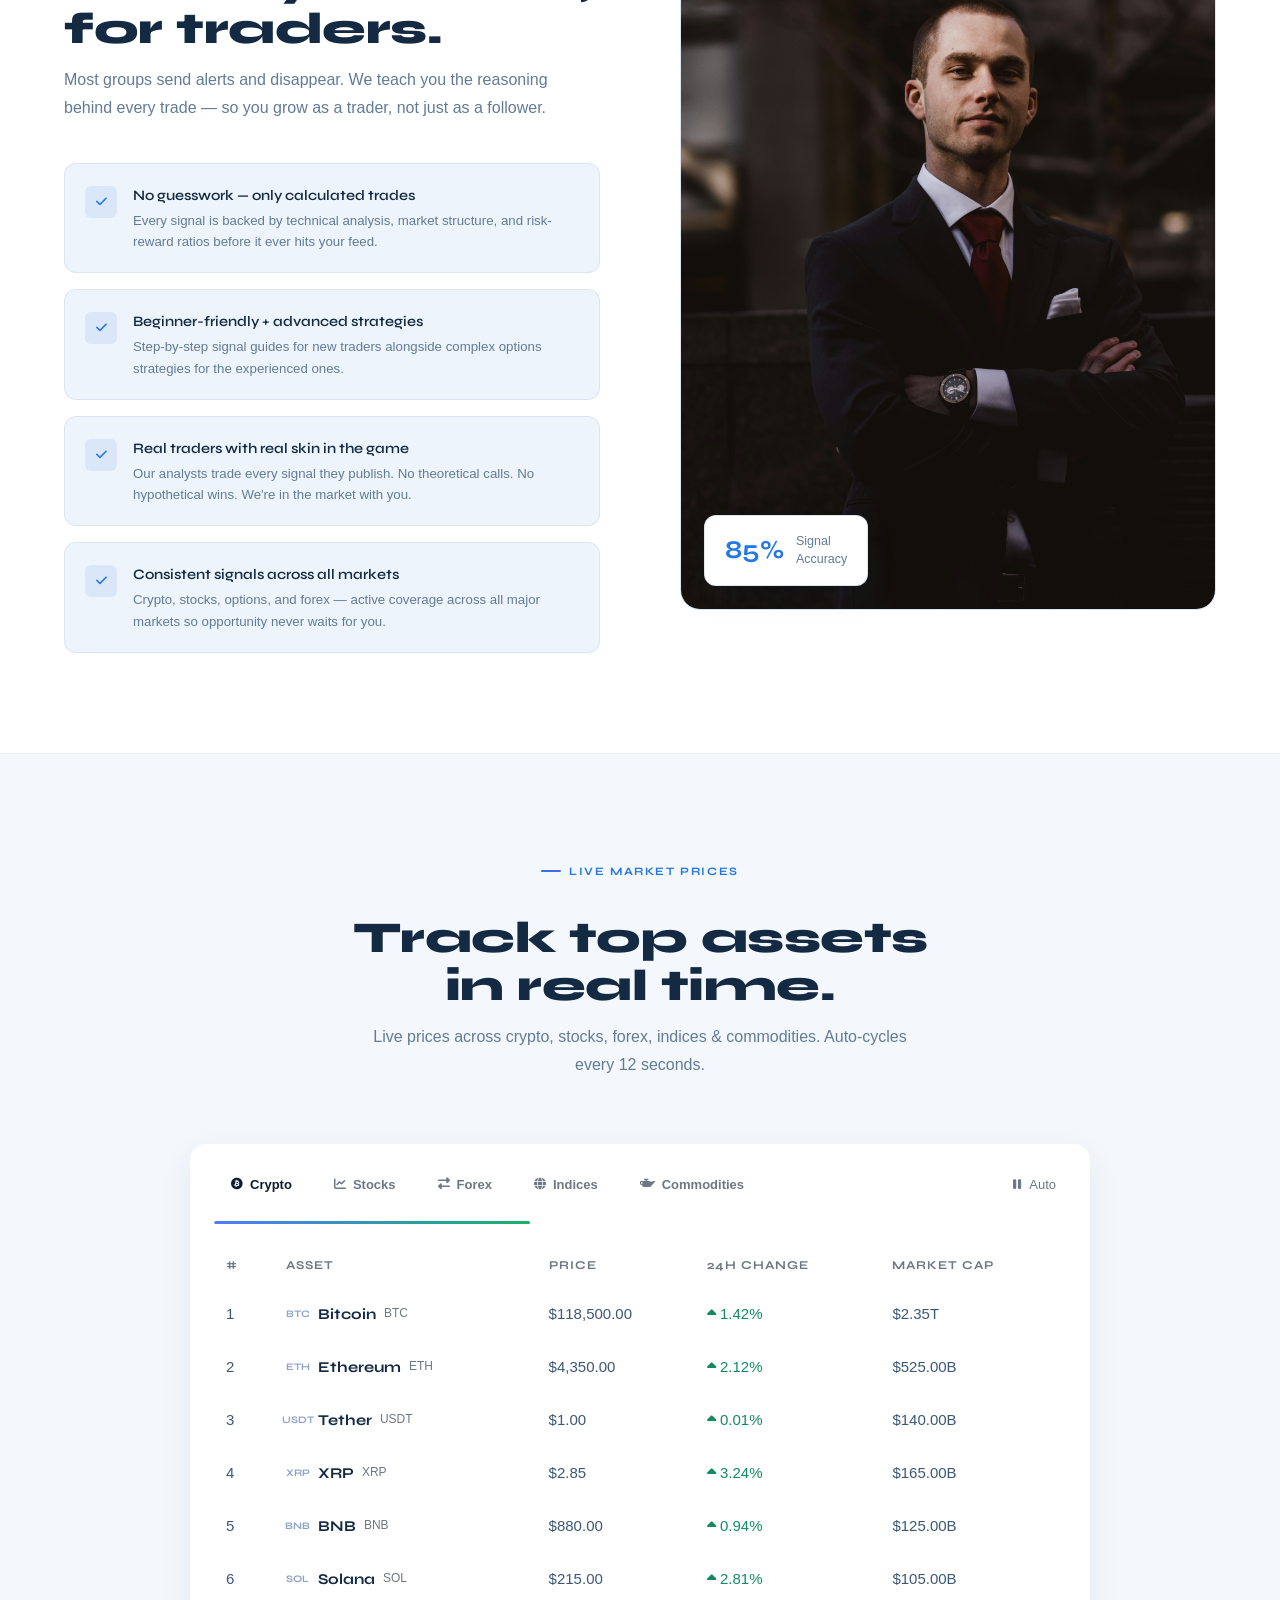
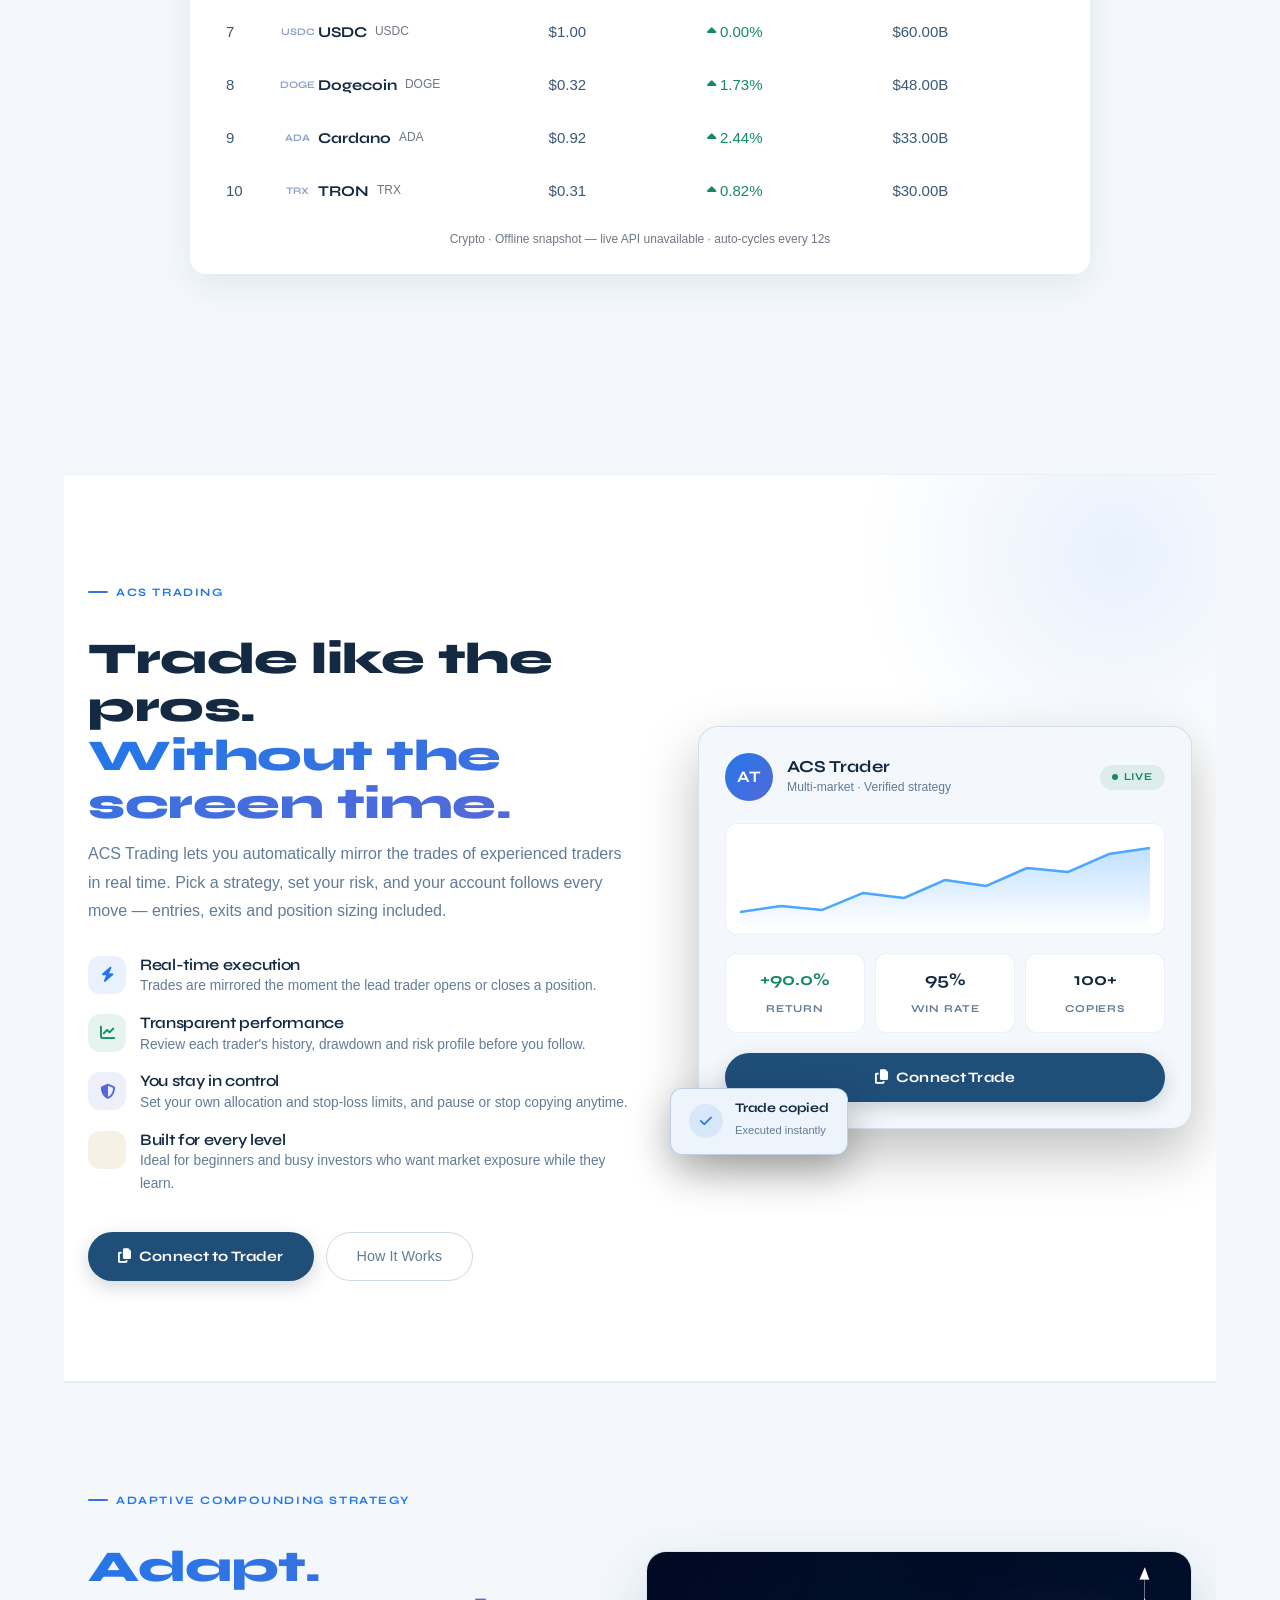
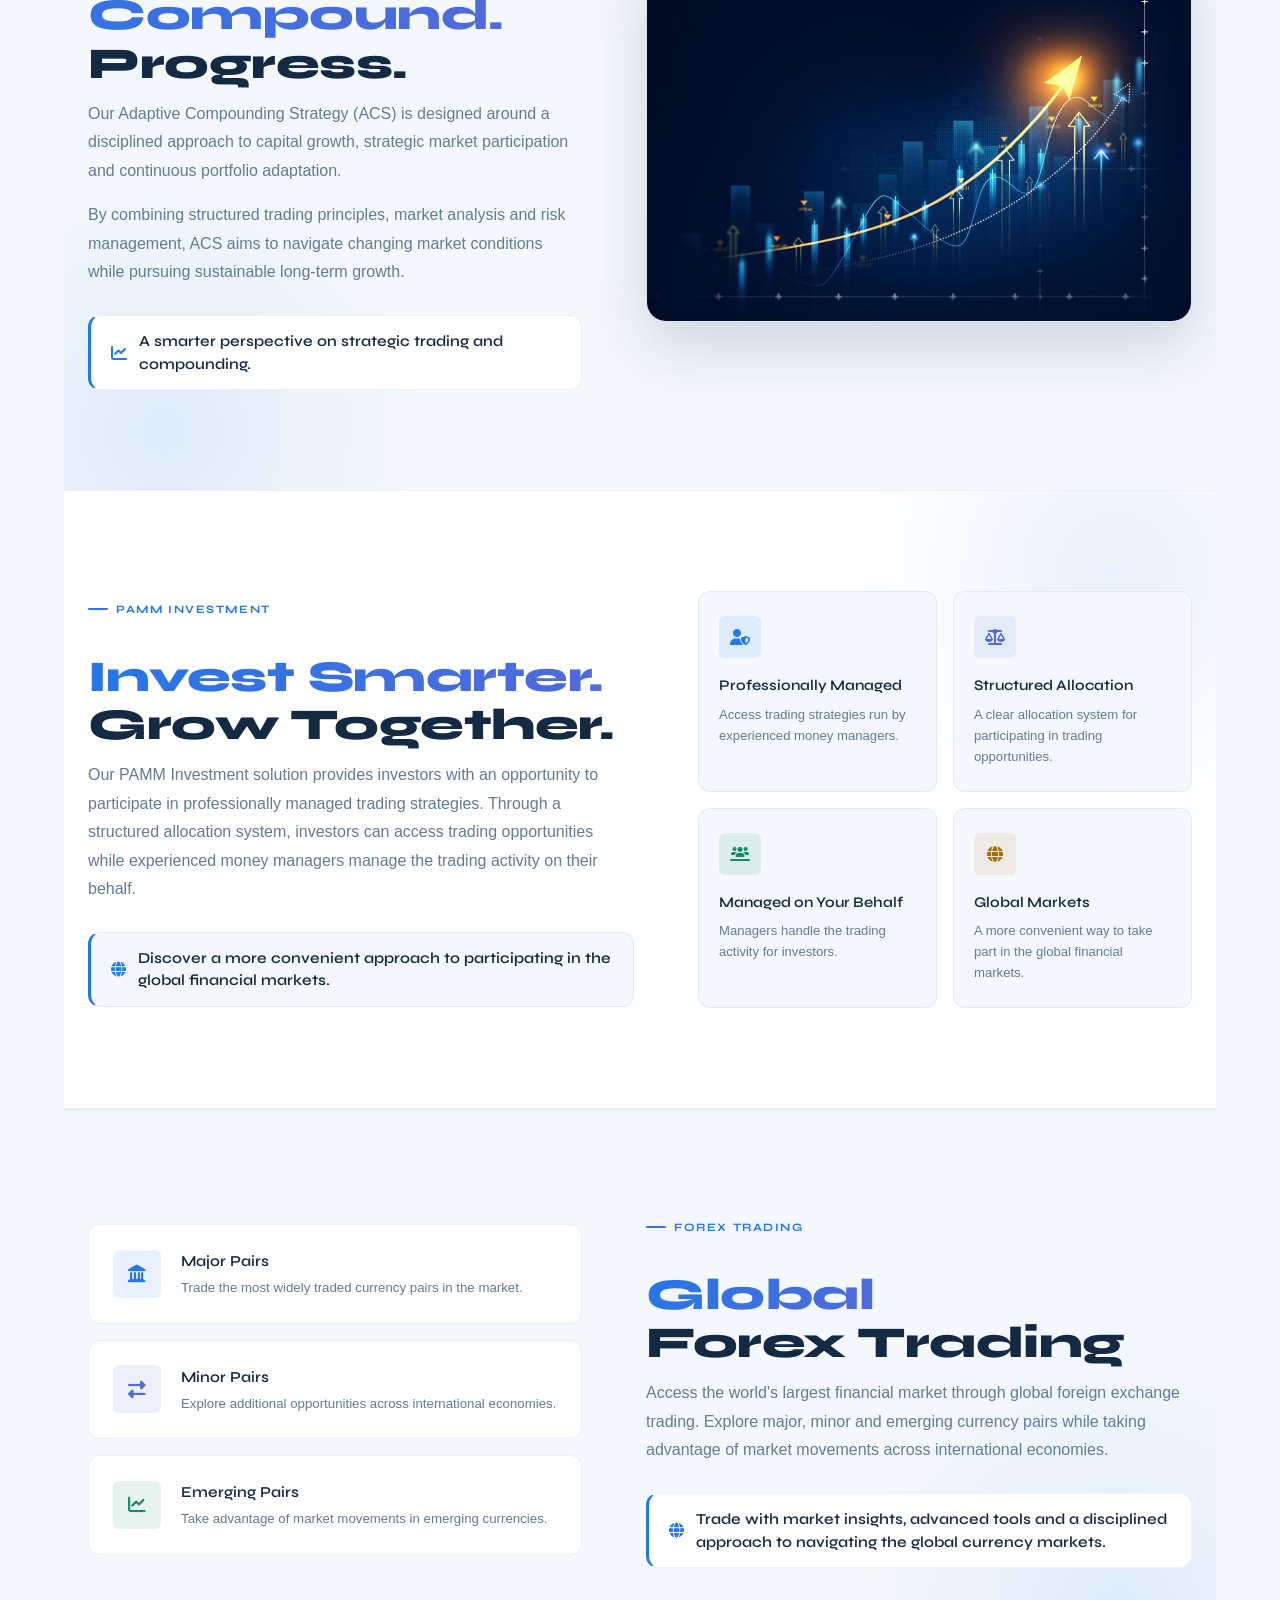
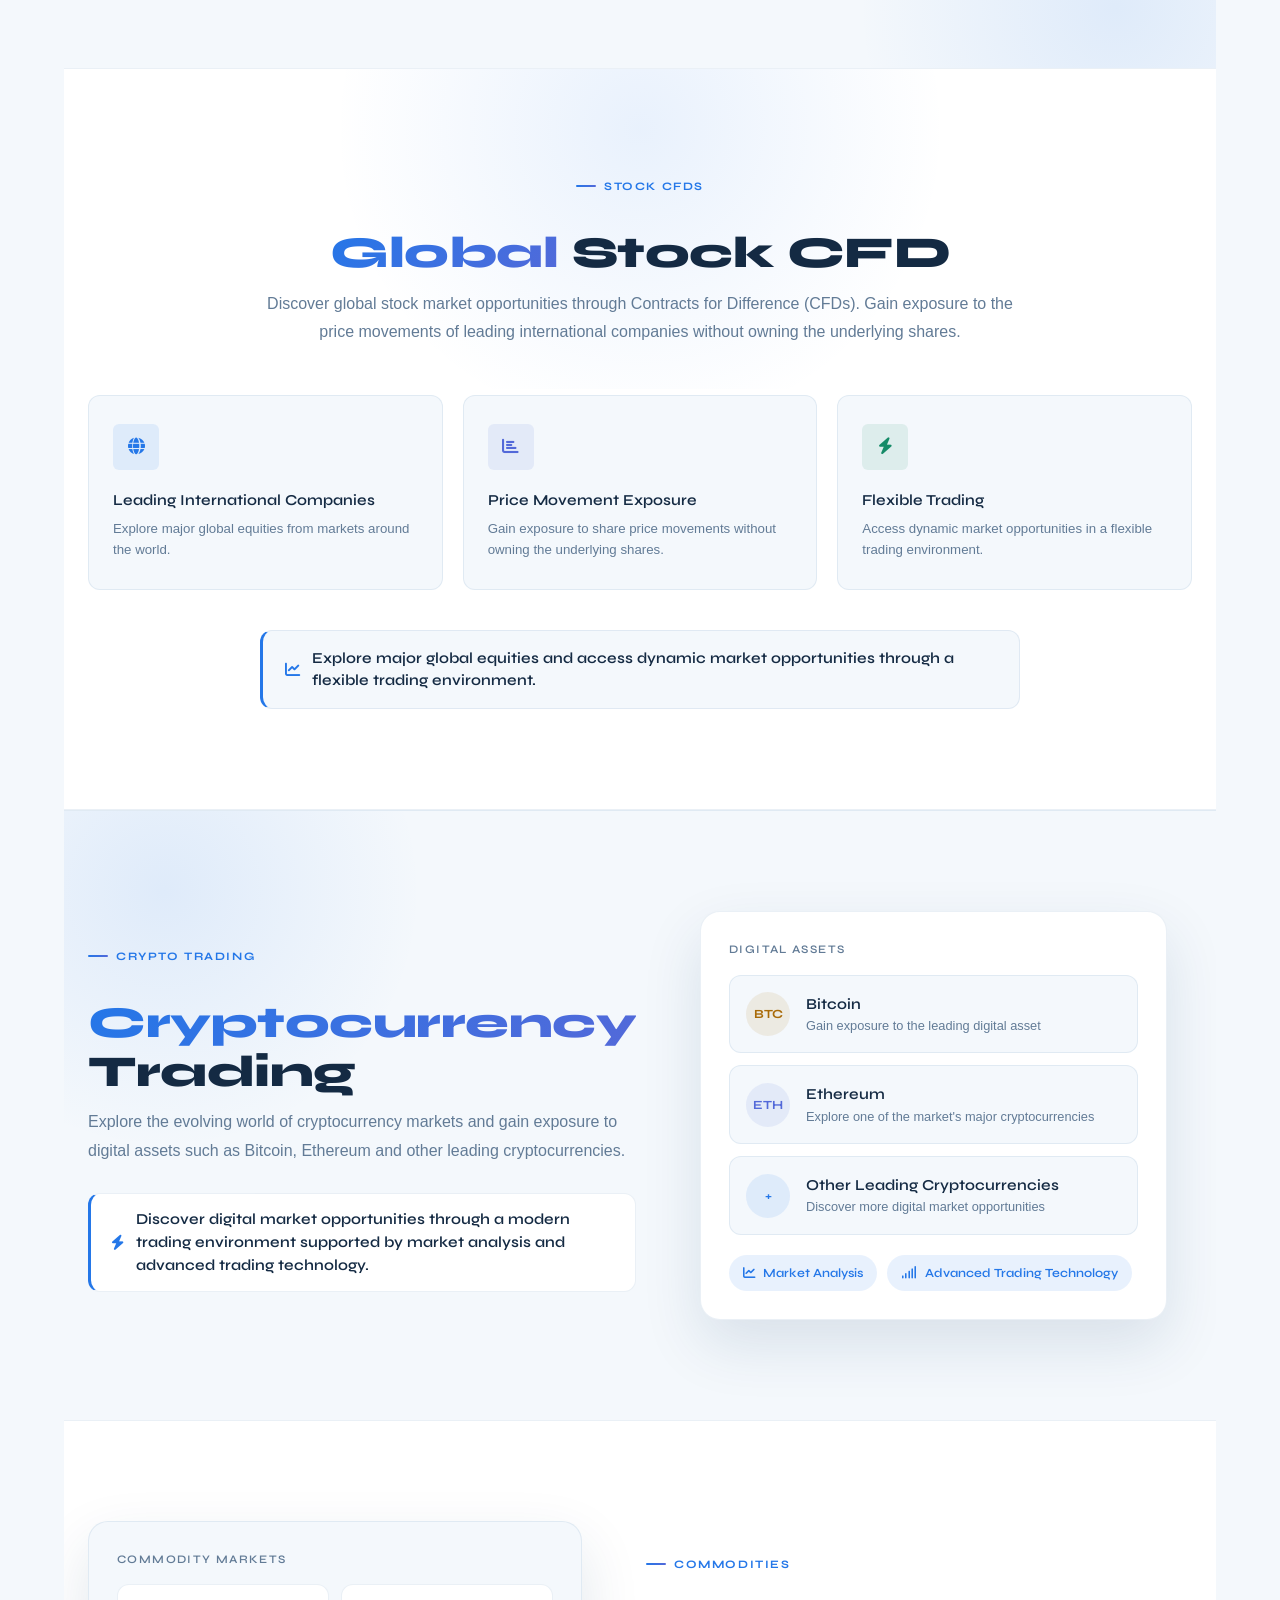
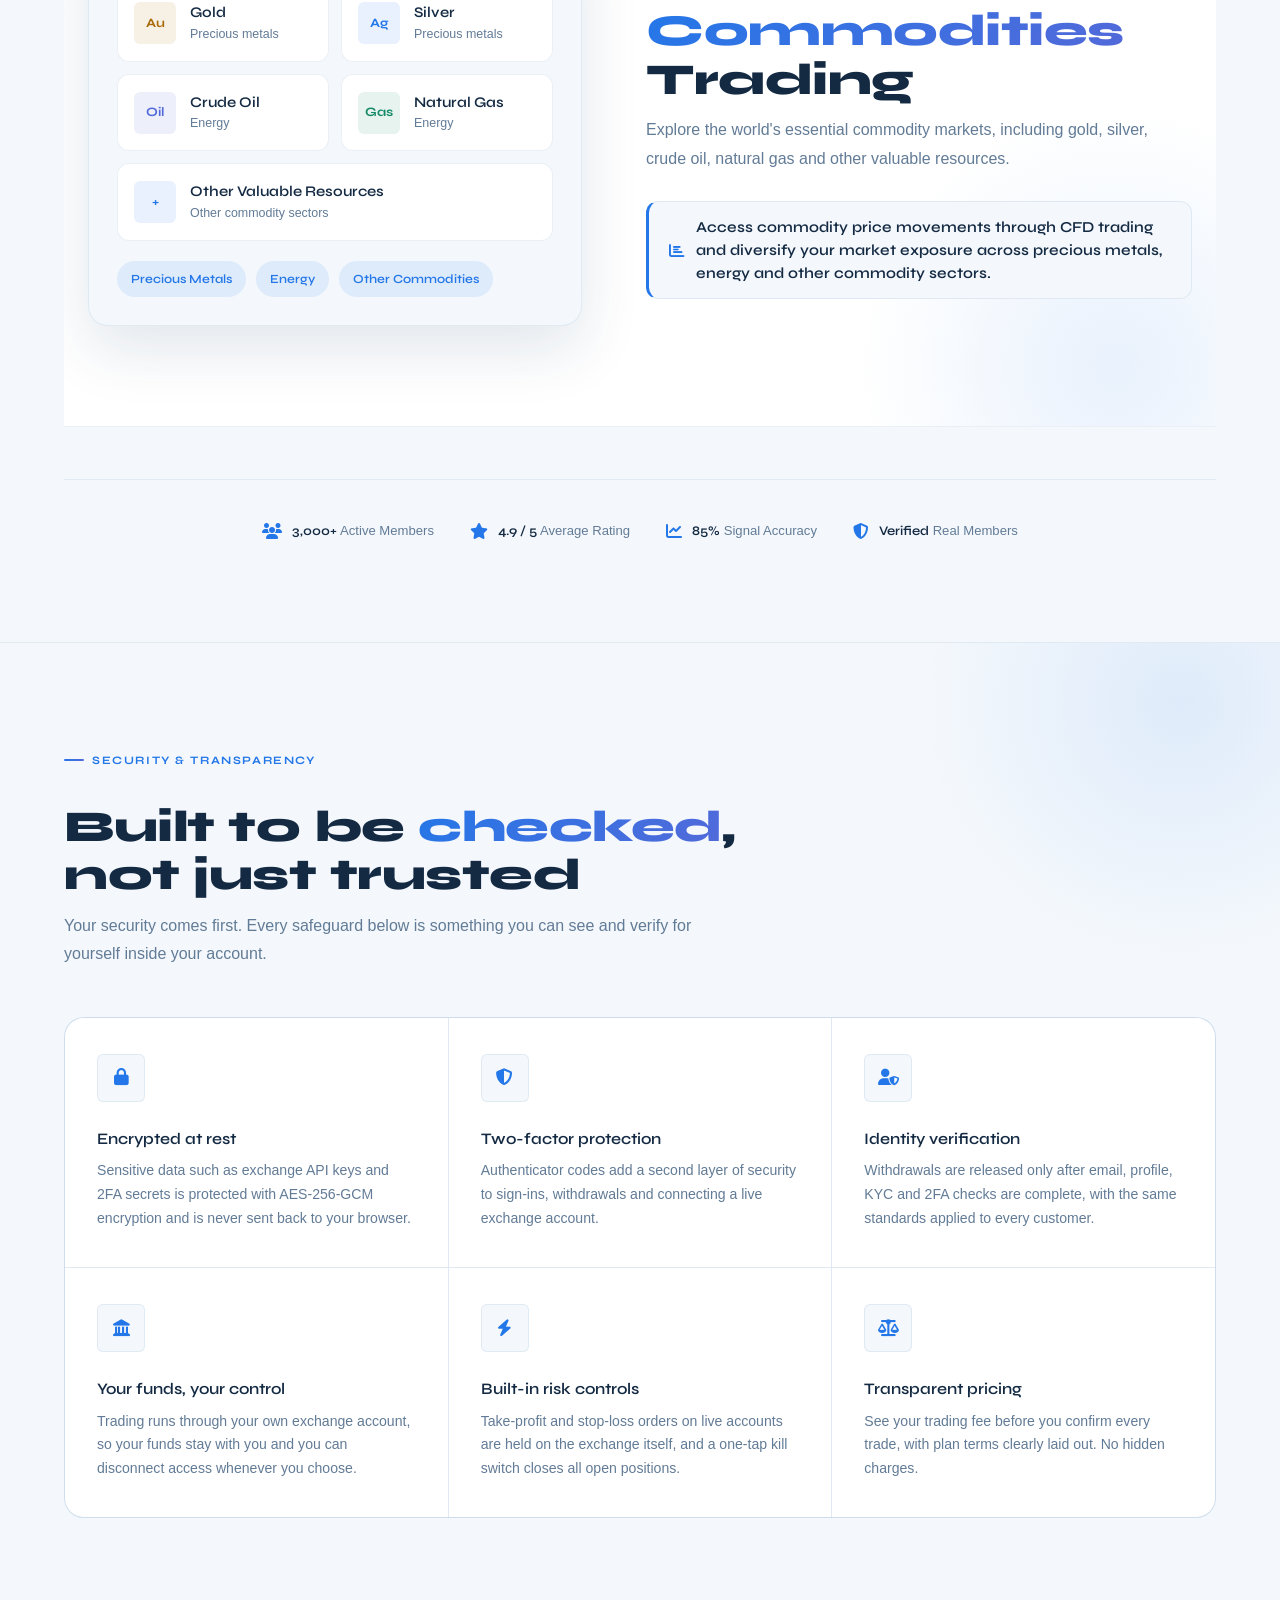
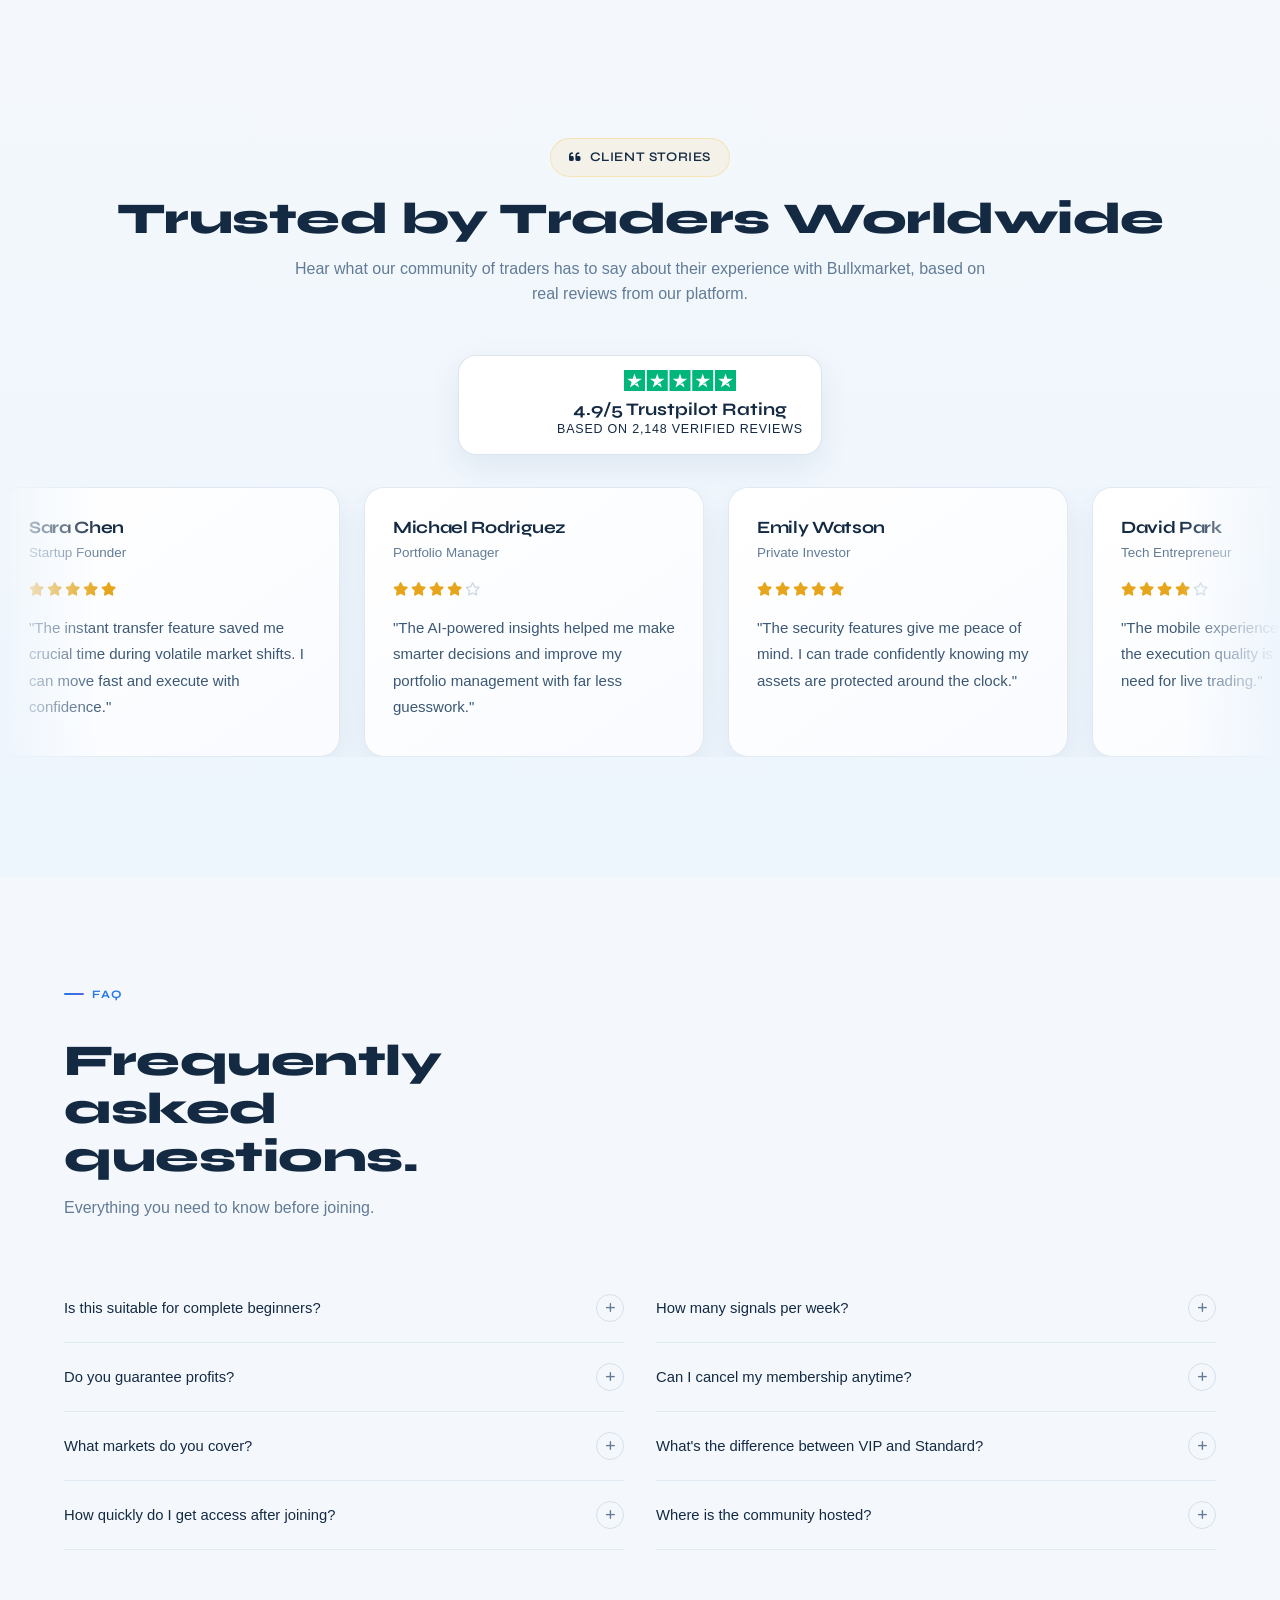
==== commit ac09c2de: "feat: update advantages and security sections with improved content and clarity" ====
--- a/index.html
+++ b/index.html
@@ -7796,55 +7796,56 @@
    <section id="advantages" class="adv-section">
   <div class="container">
     <div class="adv-inner">
- 
+
       <div class="adv-head reveal visible">
         <h2 class="section-title"><span>Advantages</span></h2>
-        <p class="adv-lead">We listen to our traders and work with them to keep improving the platform.</p>
+        <p class="adv-lead">Everything you need to trade with confidence, from your first deposit to long-term growth.</p>
       </div>
- 
+
       <div class="adv-grid reveal reveal-delay-2 visible">
- 
+
         <div class="adv-item">
           <div class="adv-icon"><i class="fas fa-bolt"></i></div>
           <div>
             <div class="adv-title">Smooth Start</div>
-            <div class="adv-desc">Open an account in minutes, deposit crypto and start trading — deposits are
-              credited automatically.</div>
+            <div class="adv-desc">Get set up in minutes. Create your account, fund it with crypto and begin trading,
+              with deposits credited automatically.</div>
             <a href="#pricing" class="adv-btn">Open an Account</a>
           </div>
         </div>
- 
+
         <div class="adv-item">
           <div class="adv-icon"><i class="fas fa-chart-line"></i></div>
           <div>
             <div class="adv-title">Adaptive Compounding</div>
-            <div class="adv-desc">Our ACS strategy combines structured trading, market analysis and risk
-              management to pursue sustainable long-term growth.</div>
+            <div class="adv-desc">A disciplined strategy built on structured trading principles, market analysis and
+              risk management, designed to adapt as markets change.</div>
             <a href="#adapt-compound" class="adv-btn">Discover ACS</a>
           </div>
         </div>
- 
+
         <div class="adv-item">
           <div class="adv-icon"><i class="fas fa-scale-balanced"></i></div>
           <div>
-            <div class="adv-title">Low Commissions</div>
-            <div class="adv-desc">A flat 0.05% fee per trade, shown before you confirm. No hidden charges.</div>
+            <div class="adv-title">Fair Pricing</div>
+            <div class="adv-desc">Know your trading costs before you confirm each trade. Simple, transparent fees
+              with no hidden charges.</div>
             <a href="#global-forex" class="adv-btn">Explore Markets</a>
           </div>
         </div>
- 
+
         <div class="adv-item">
           <div class="adv-icon"><i class="fas fa-globe"></i></div>
           <div>
             <div class="adv-title">Multiple Markets</div>
-            <div class="adv-desc">Access forex, global stock CFDs, cryptocurrencies and commodities, all in one
-              place.</div>
+            <div class="adv-desc">Trade forex, global stock CFDs, cryptocurrencies and commodities on one platform,
+              and diversify across markets as opportunities arise.</div>
             <a href="#pricing" class="adv-btn">Start Now</a>
           </div>
         </div>
- 
+
       </div>
- 
+
     </div>
   </div>
 </section>
@@ -9152,62 +9153,62 @@
    <section id="security" class="sectrust-section">
   <div class="container">
     <div class="sectrust-inner">
- 
+
       <div class="sectrust-head reveal visible">
         <div class="section-eyebrow">Security &amp; Transparency</div>
         <h2 class="section-title">Built to be <span>checked</span>, not just trusted</h2>
         <p class="sectrust-lead">
-          How we protect your account and your money — each point below is a feature you can see and verify inside
-          the app.
+          Your security comes first. Every safeguard below is something you can see and verify for yourself inside
+          your account.
         </p>
       </div>
- 
+
       <div class="sectrust-grid reveal reveal-delay-2 visible">
- 
+
         <div class="sectrust-item">
           <div class="sectrust-icon"><i class="fas fa-lock"></i></div>
           <div class="sectrust-title">Encrypted at rest</div>
-          <div class="sectrust-desc">Exchange API keys and 2FA secrets are stored with AES-256-GCM and never sent back
-            to your browser.</div>
-        </div>
- 
+          <div class="sectrust-desc">Sensitive data such as exchange API keys and 2FA secrets is protected with
+            AES-256-GCM encryption and is never sent back to your browser.</div>
+        </div>
+
         <div class="sectrust-item">
           <div class="sectrust-icon"><i class="fas fa-shield-halved"></i></div>
-          <div class="sectrust-title">Two-factor everywhere it matters</div>
-          <div class="sectrust-desc">Authenticator codes protect sign-in, withdrawals and connecting a real-money
-            exchange account.</div>
-        </div>
- 
+          <div class="sectrust-title">Two-factor protection</div>
+          <div class="sectrust-desc">Authenticator codes add a second layer of security to sign-ins, withdrawals and
+            connecting a live exchange account.</div>
+        </div>
+
         <div class="sectrust-item">
           <div class="sectrust-icon"><i class="fas fa-user-shield"></i></div>
           <div class="sectrust-title">Identity verification</div>
-          <div class="sectrust-desc">Withdrawals unlock only after email, profile, KYC and 2FA checks — the same rules
-            for every customer.</div>
-        </div>
- 
+          <div class="sectrust-desc">Withdrawals are released only after email, profile, KYC and 2FA checks are
+            complete, with the same standards applied to every customer.</div>
+        </div>
+
         <div class="sectrust-item">
           <div class="sectrust-icon"><i class="fas fa-landmark"></i></div>
           <div class="sectrust-title">Your funds, your control</div>
-          <div class="sectrust-desc">Trading runs through your own exchange account, so your funds stay with you and you
-            can disconnect access at any time.</div>
-        </div>
- 
+          <div class="sectrust-desc">Trading runs through your own exchange account, so your funds stay with you and
+            you can disconnect access whenever you choose.</div>
+        </div>
+
         <div class="sectrust-item">
           <div class="sectrust-icon"><i class="fas fa-bolt"></i></div>
-          <div class="sectrust-title">Protection that keeps running</div>
-          <div class="sectrust-desc">Take-profit and stop-loss orders on live accounts sit on the exchange itself, and
-            a kill switch flattens everything in one tap.</div>
-        </div>
- 
+          <div class="sectrust-title">Built-in risk controls</div>
+          <div class="sectrust-desc">Take-profit and stop-loss orders on live accounts are held on the exchange
+            itself, and a one-tap kill switch closes all open positions.</div>
+        </div>
+
         <div class="sectrust-item">
           <div class="sectrust-icon"><i class="fas fa-scale-balanced"></i></div>
           <div class="sectrust-title">Transparent pricing</div>
-          <div class="sectrust-desc">A flat trading fee shown before you confirm, published bot backtests and plan
-            terms — no hidden charges.</div>
-        </div>
- 
+          <div class="sectrust-desc">See your trading fee before you confirm every trade, with plan terms clearly
+            laid out. No hidden charges.</div>
+        </div>
+
       </div>
- 
+
     </div>
   </div>
 </section>
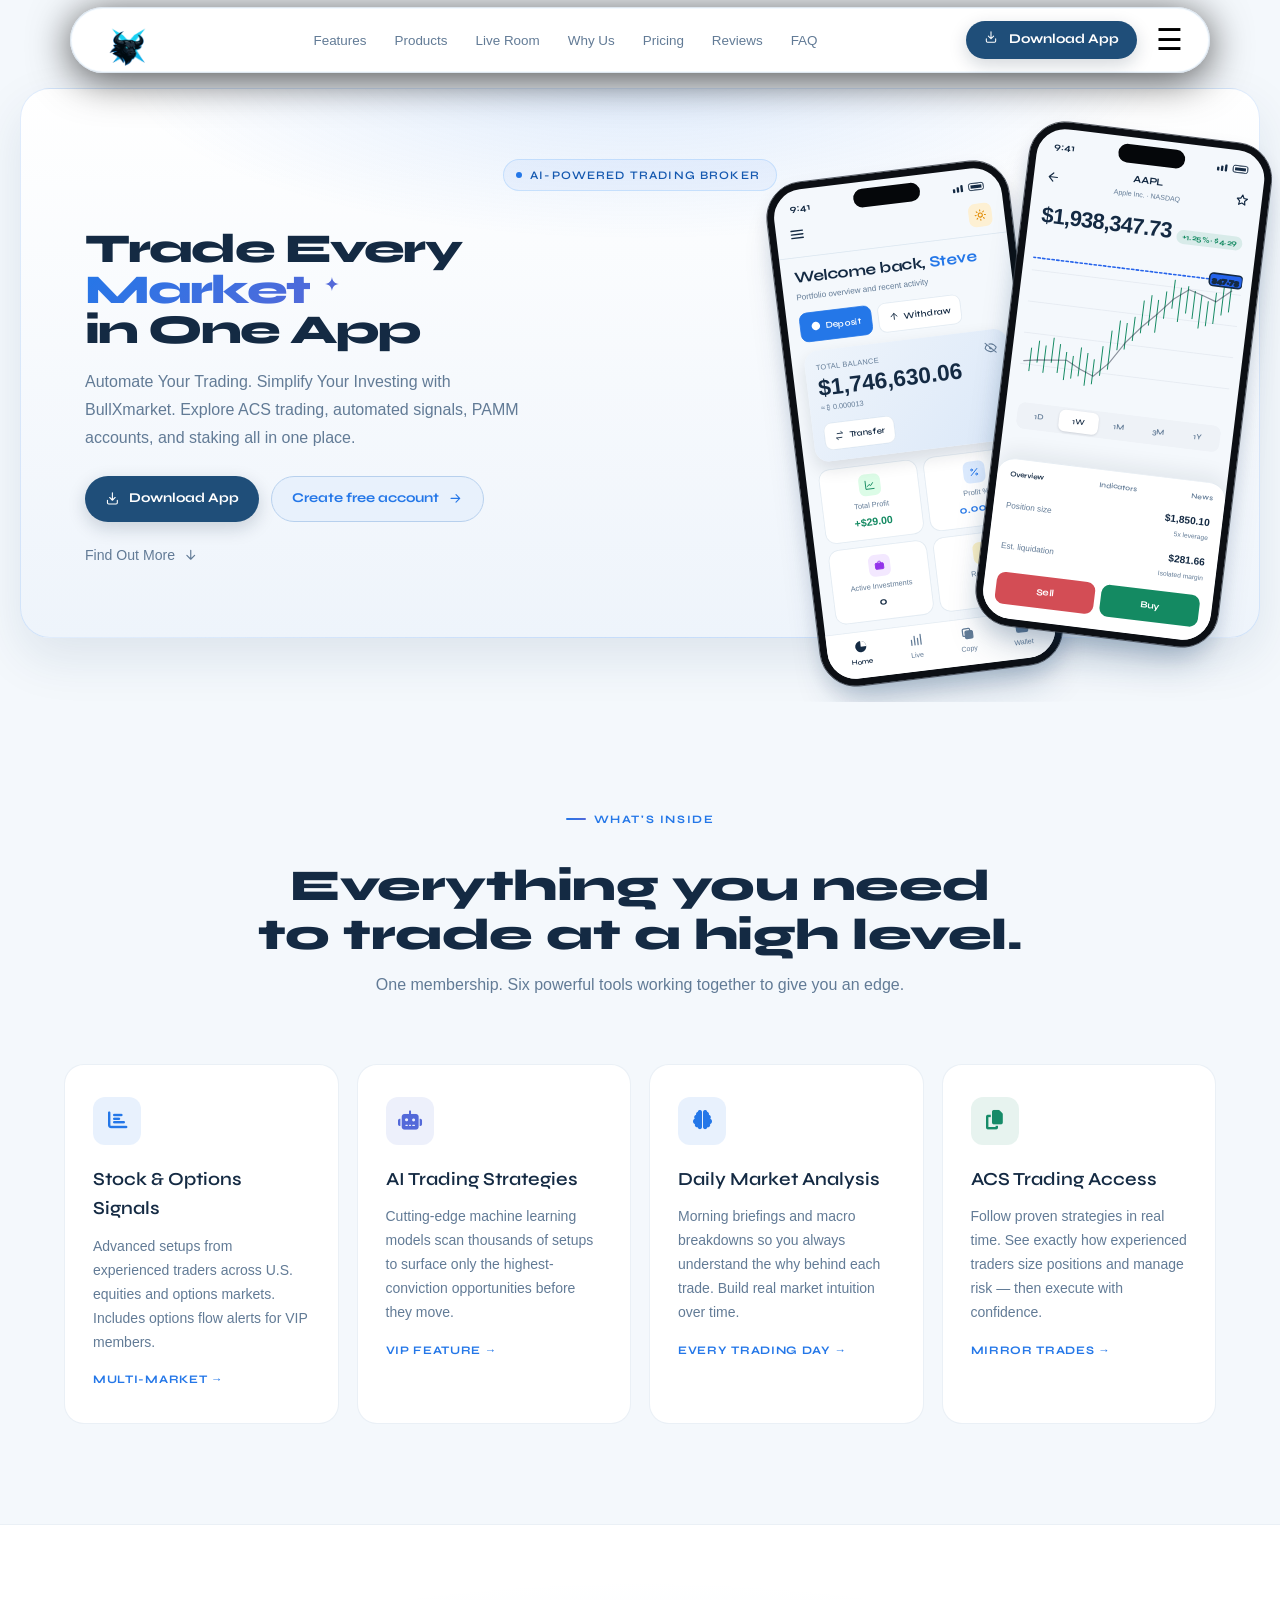
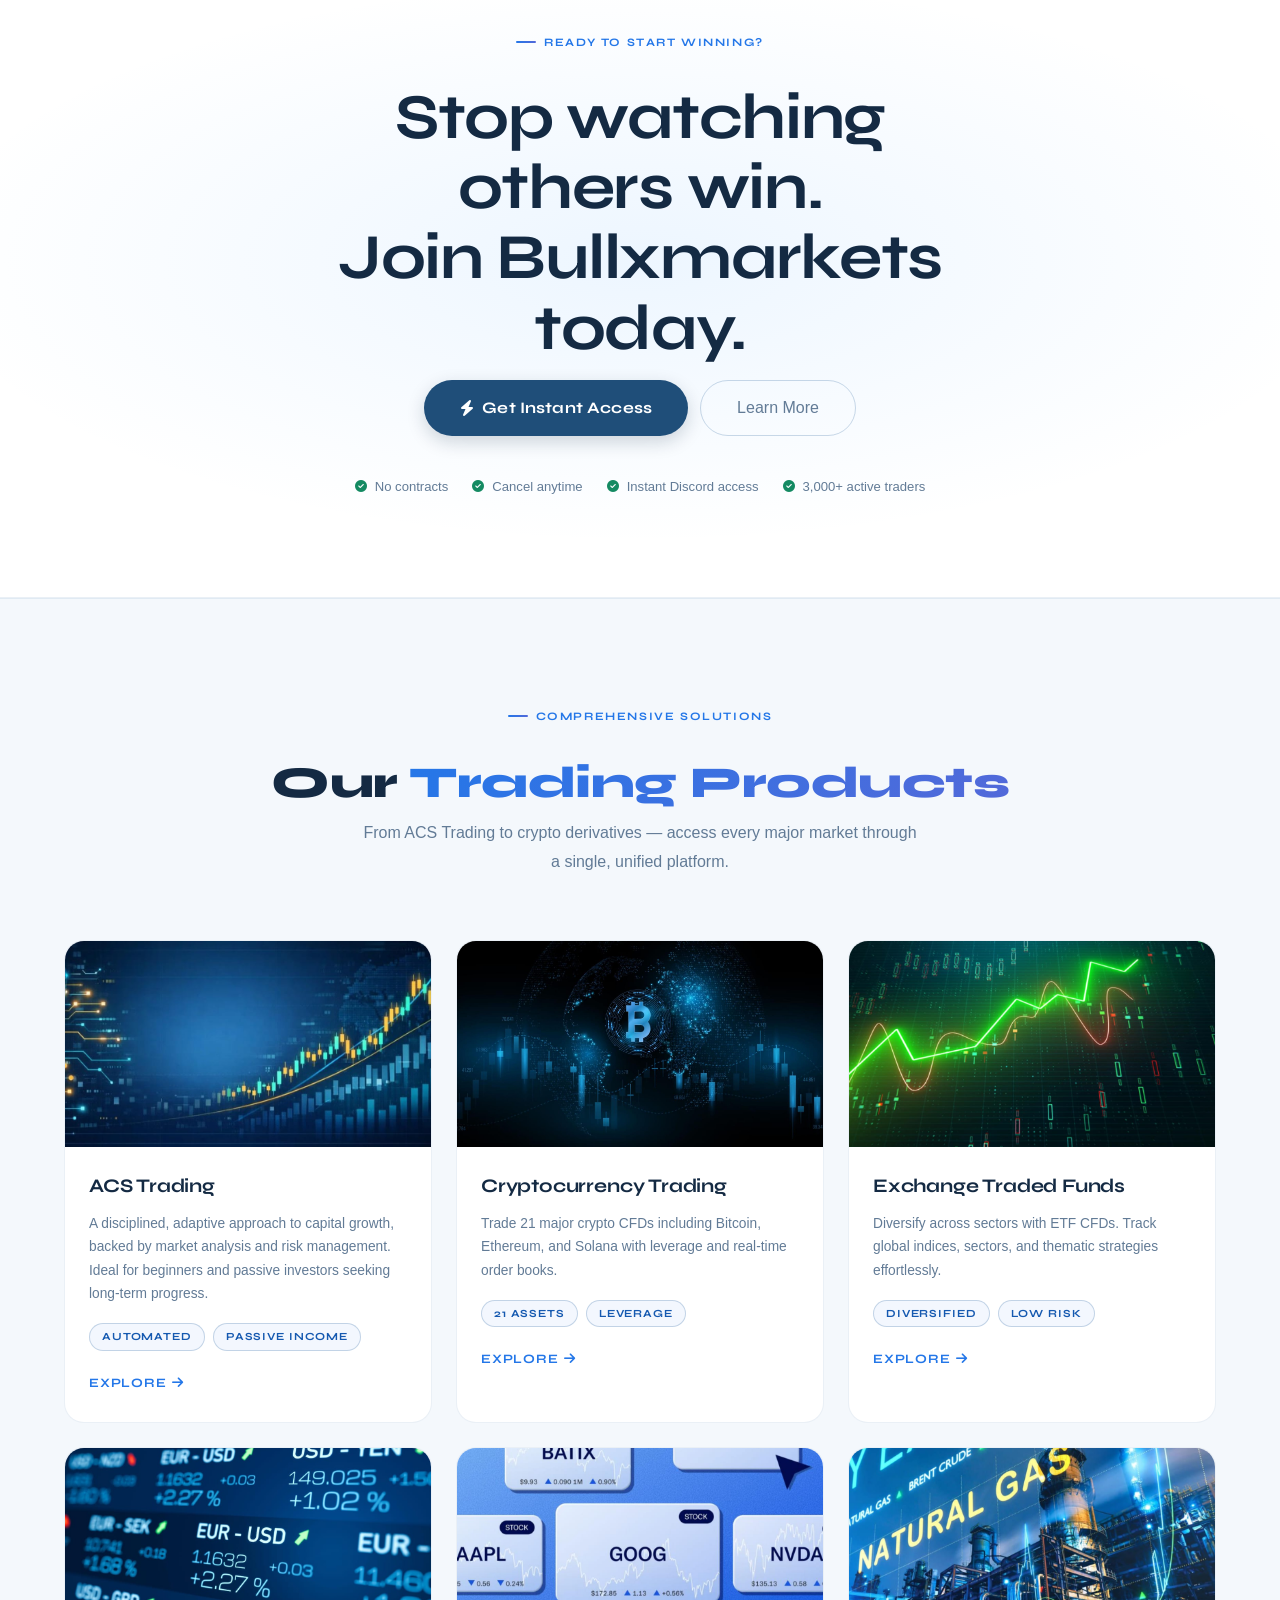
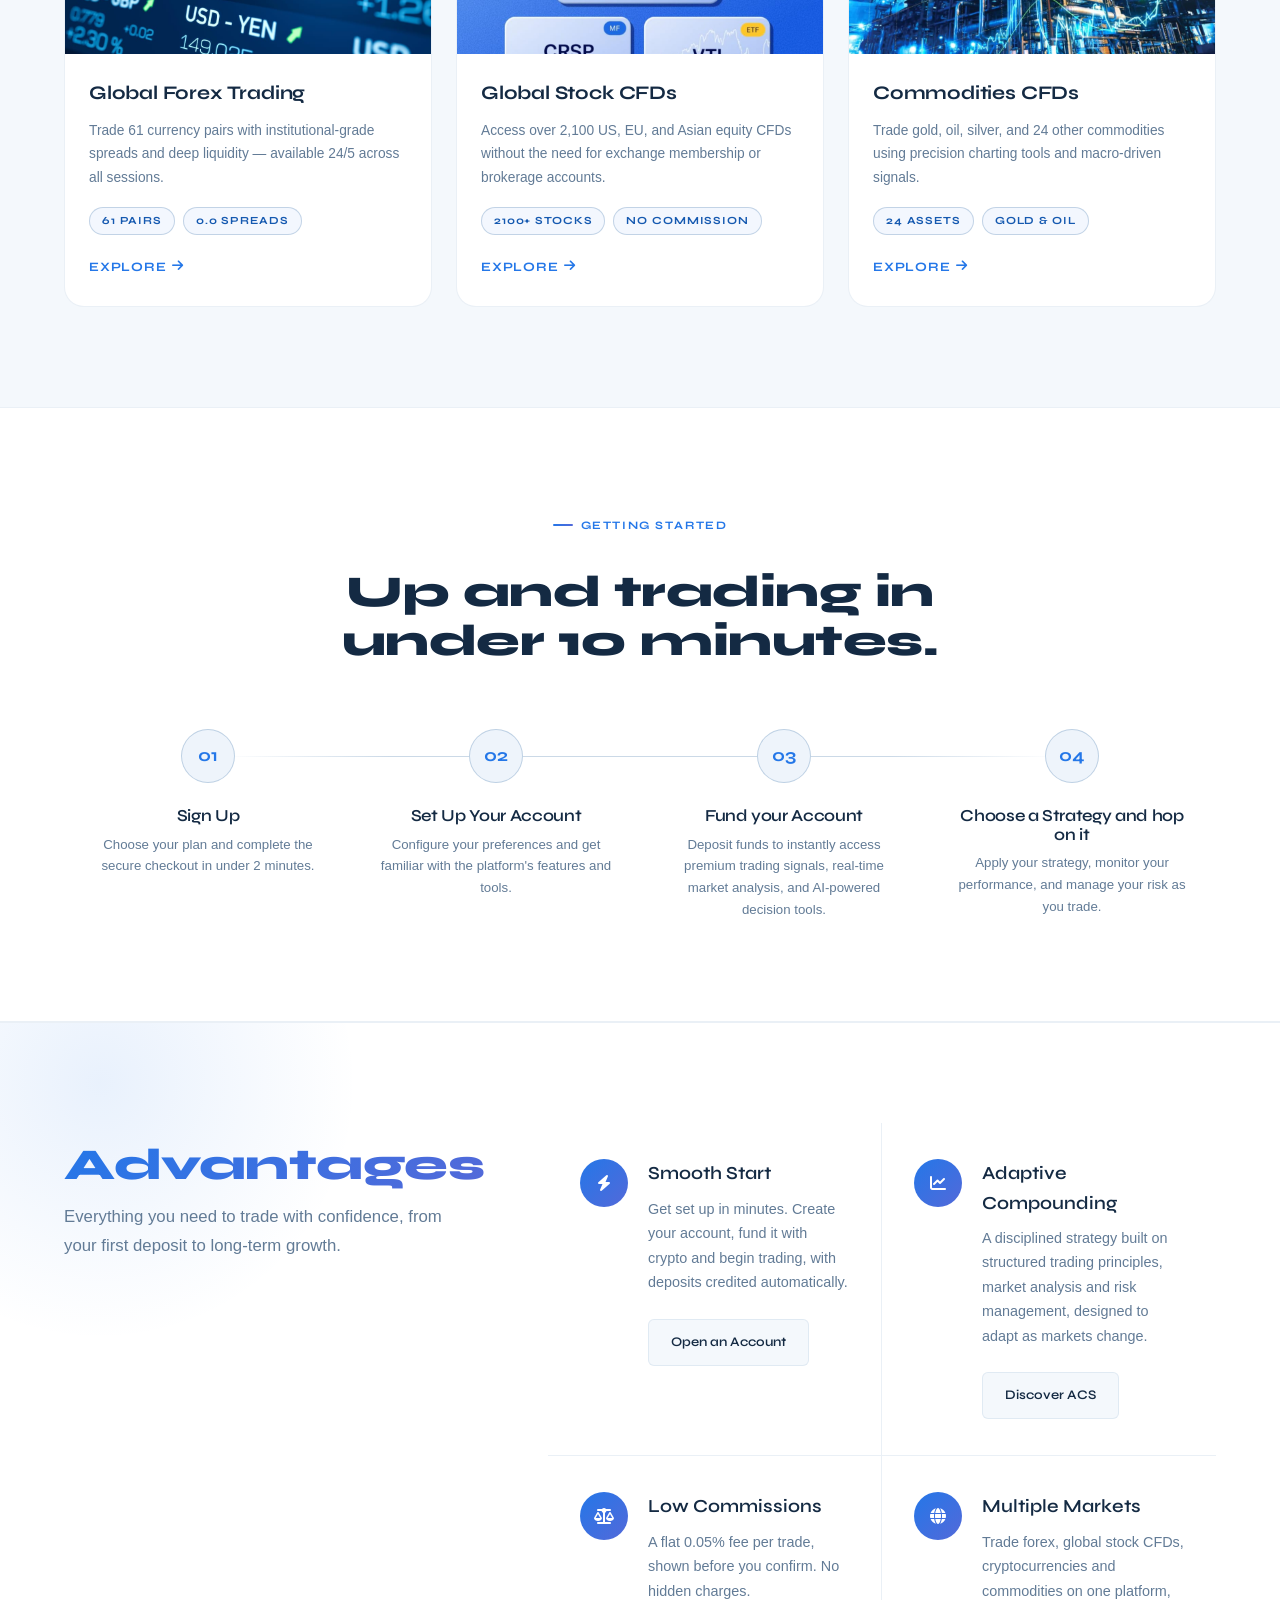
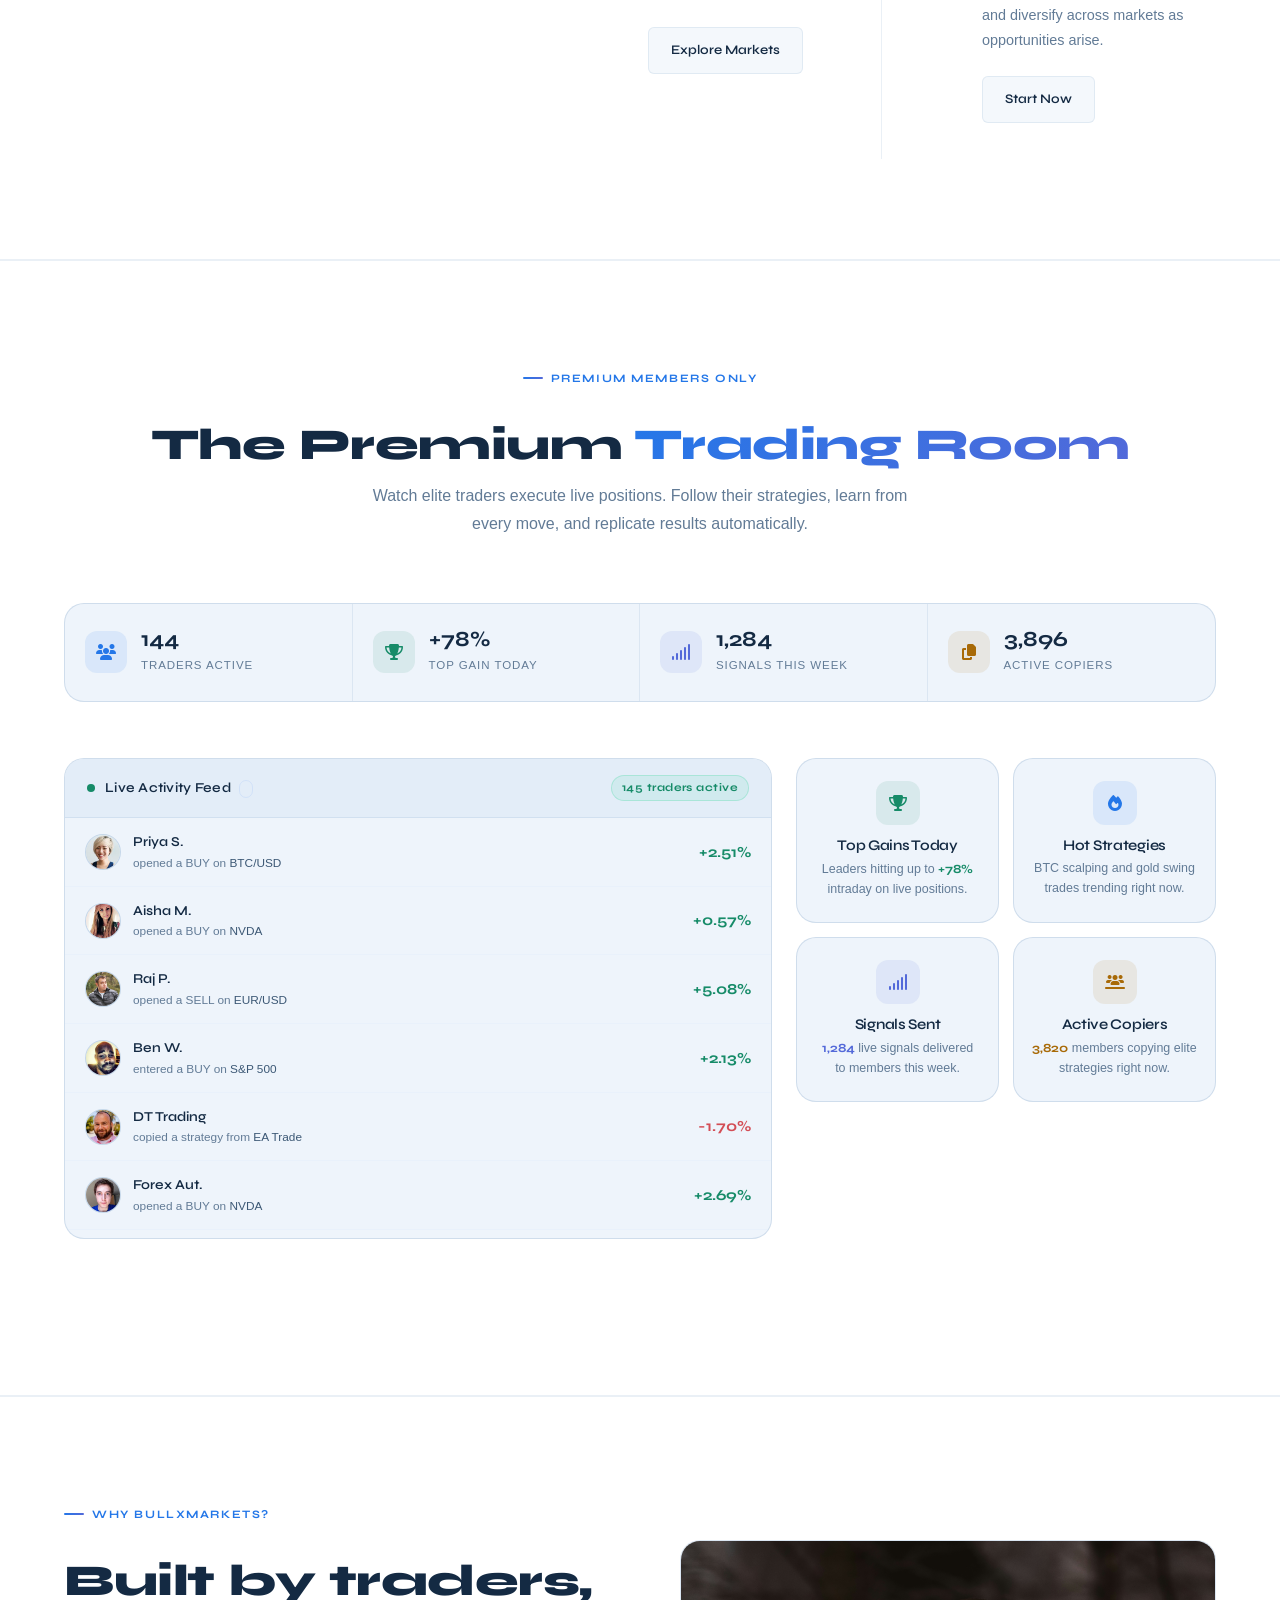
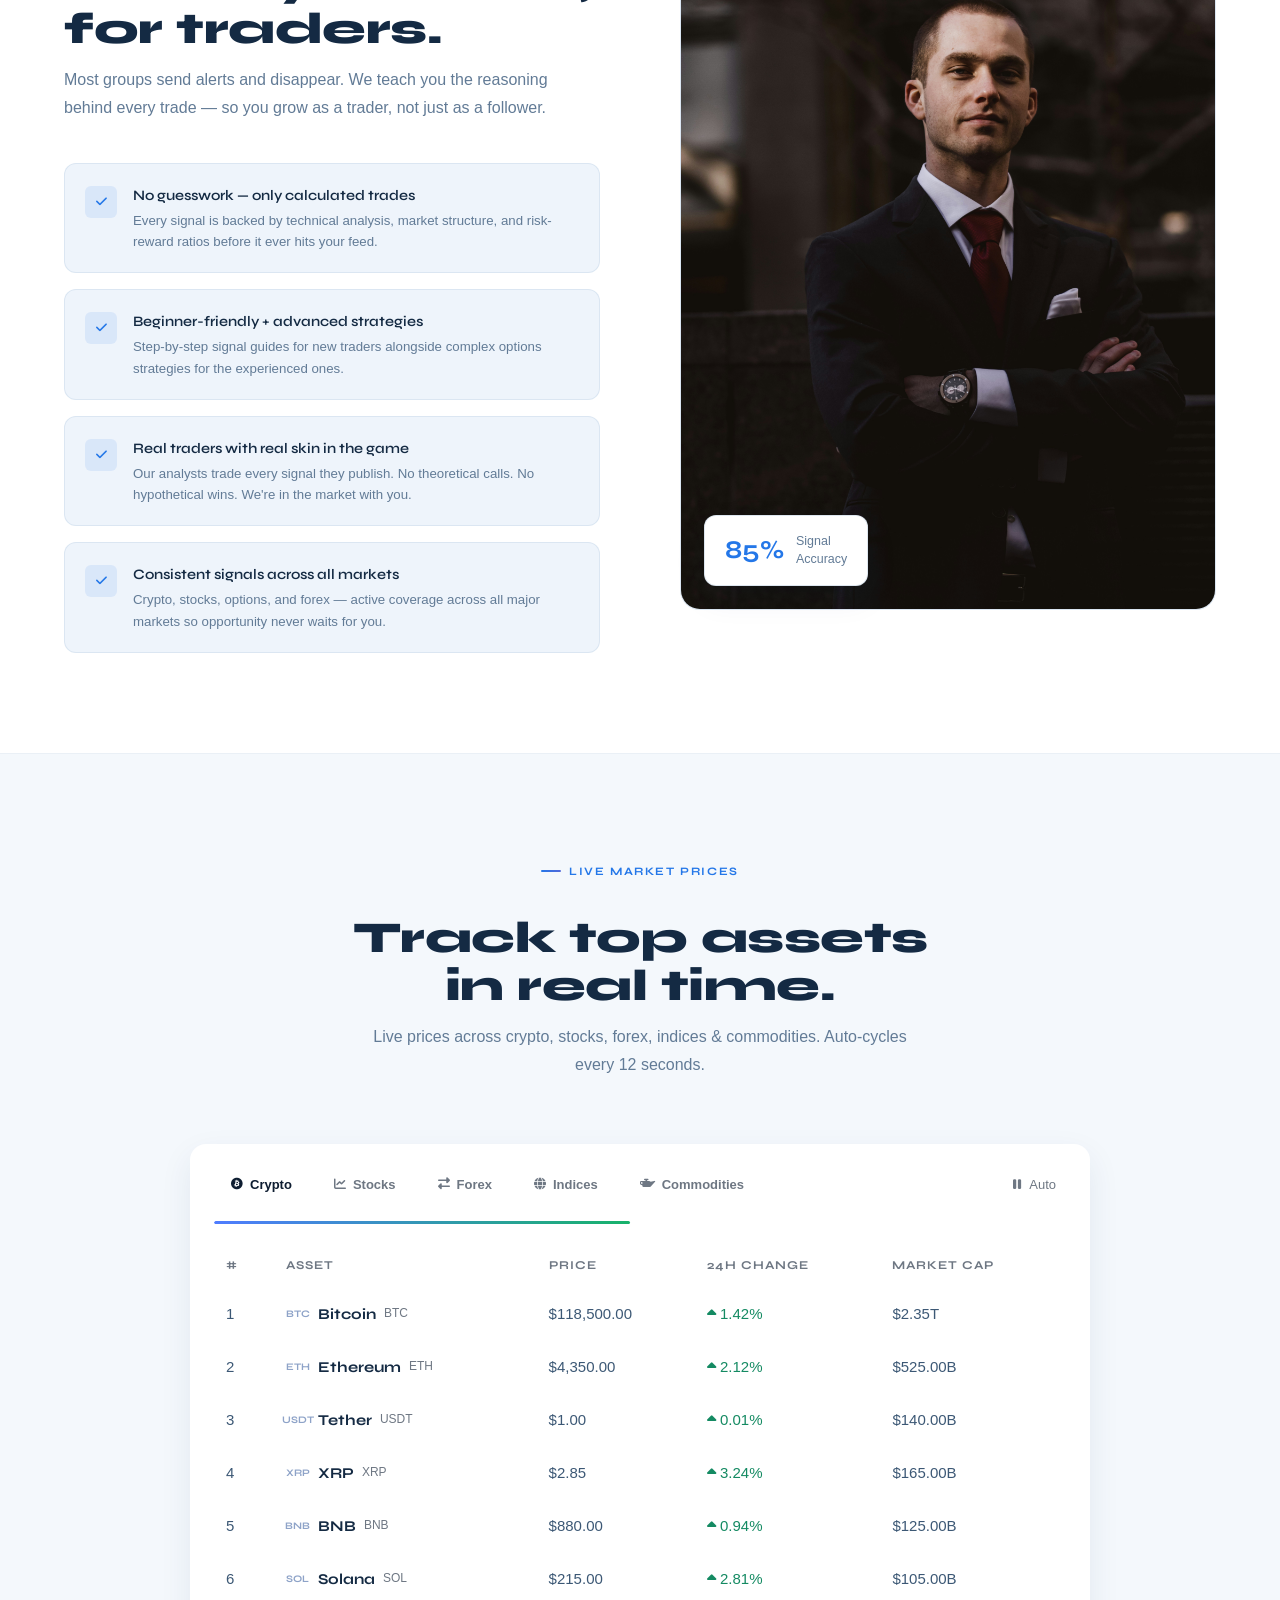
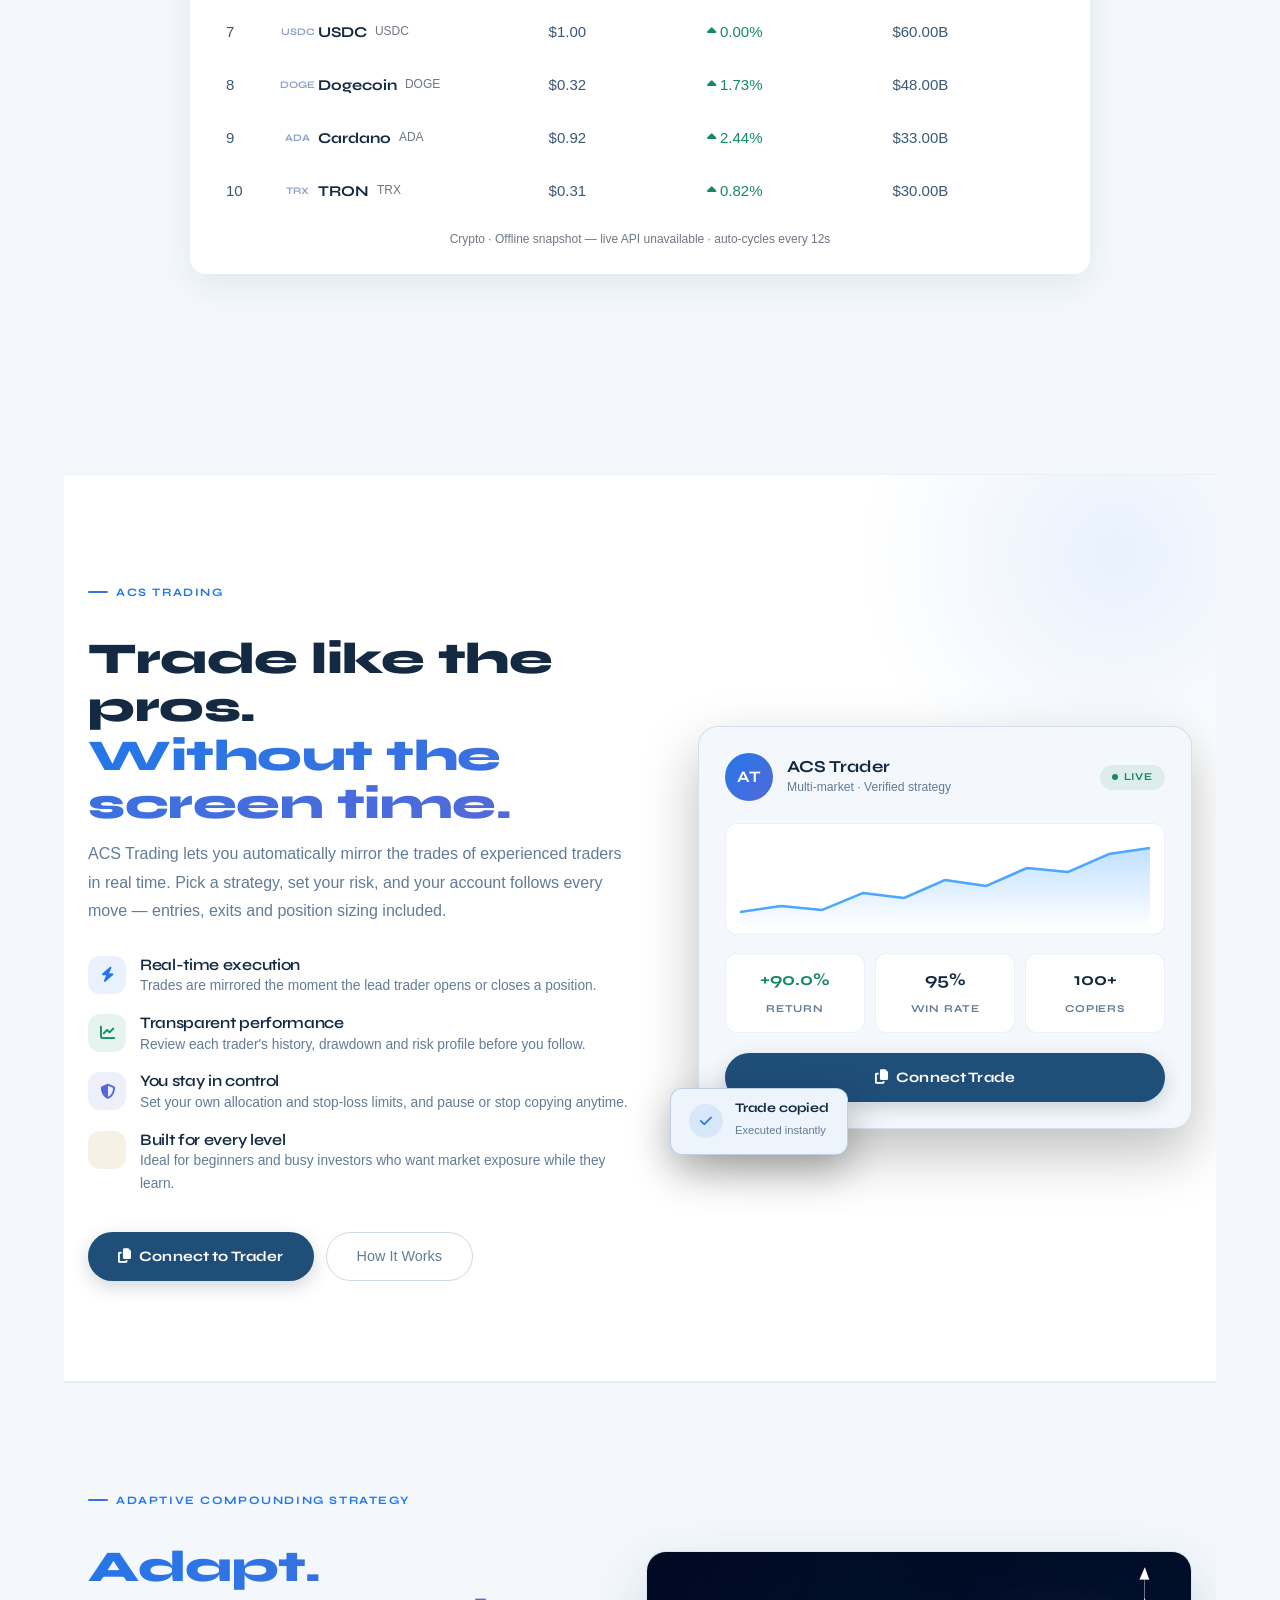
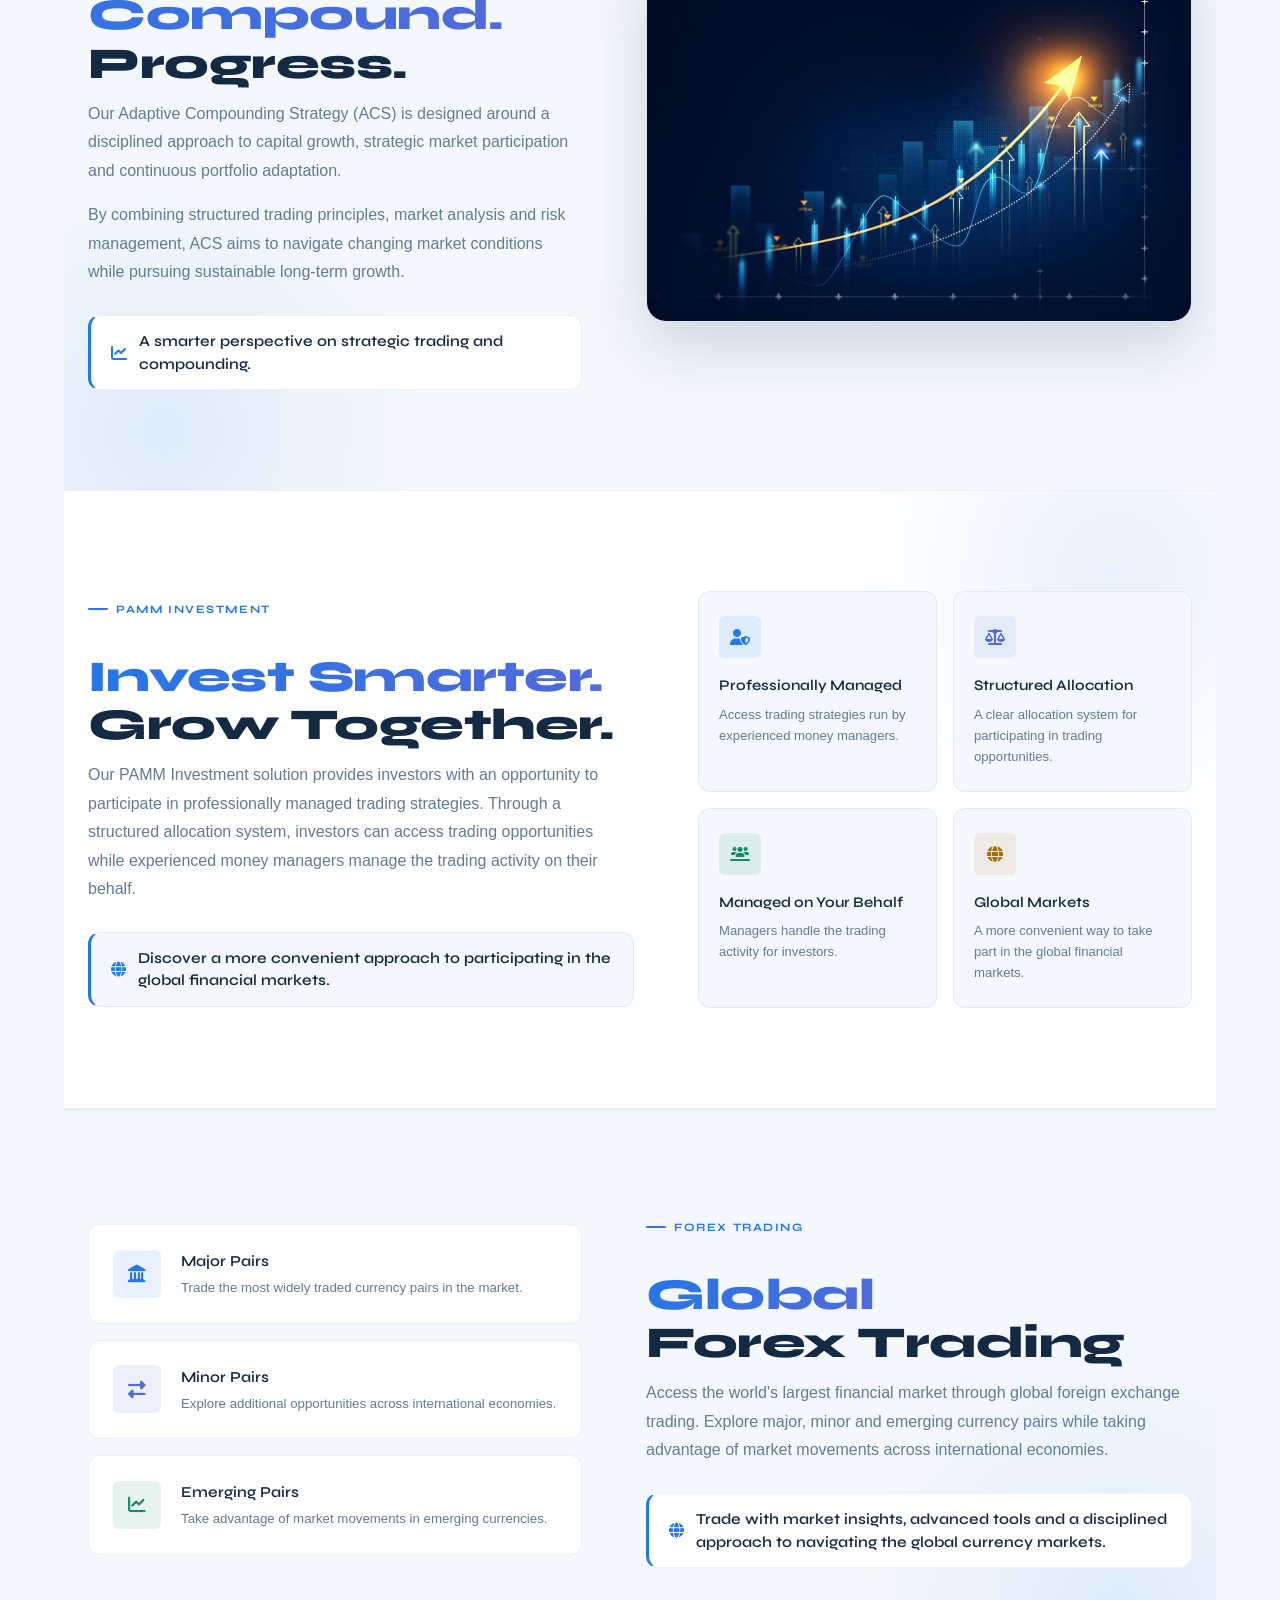
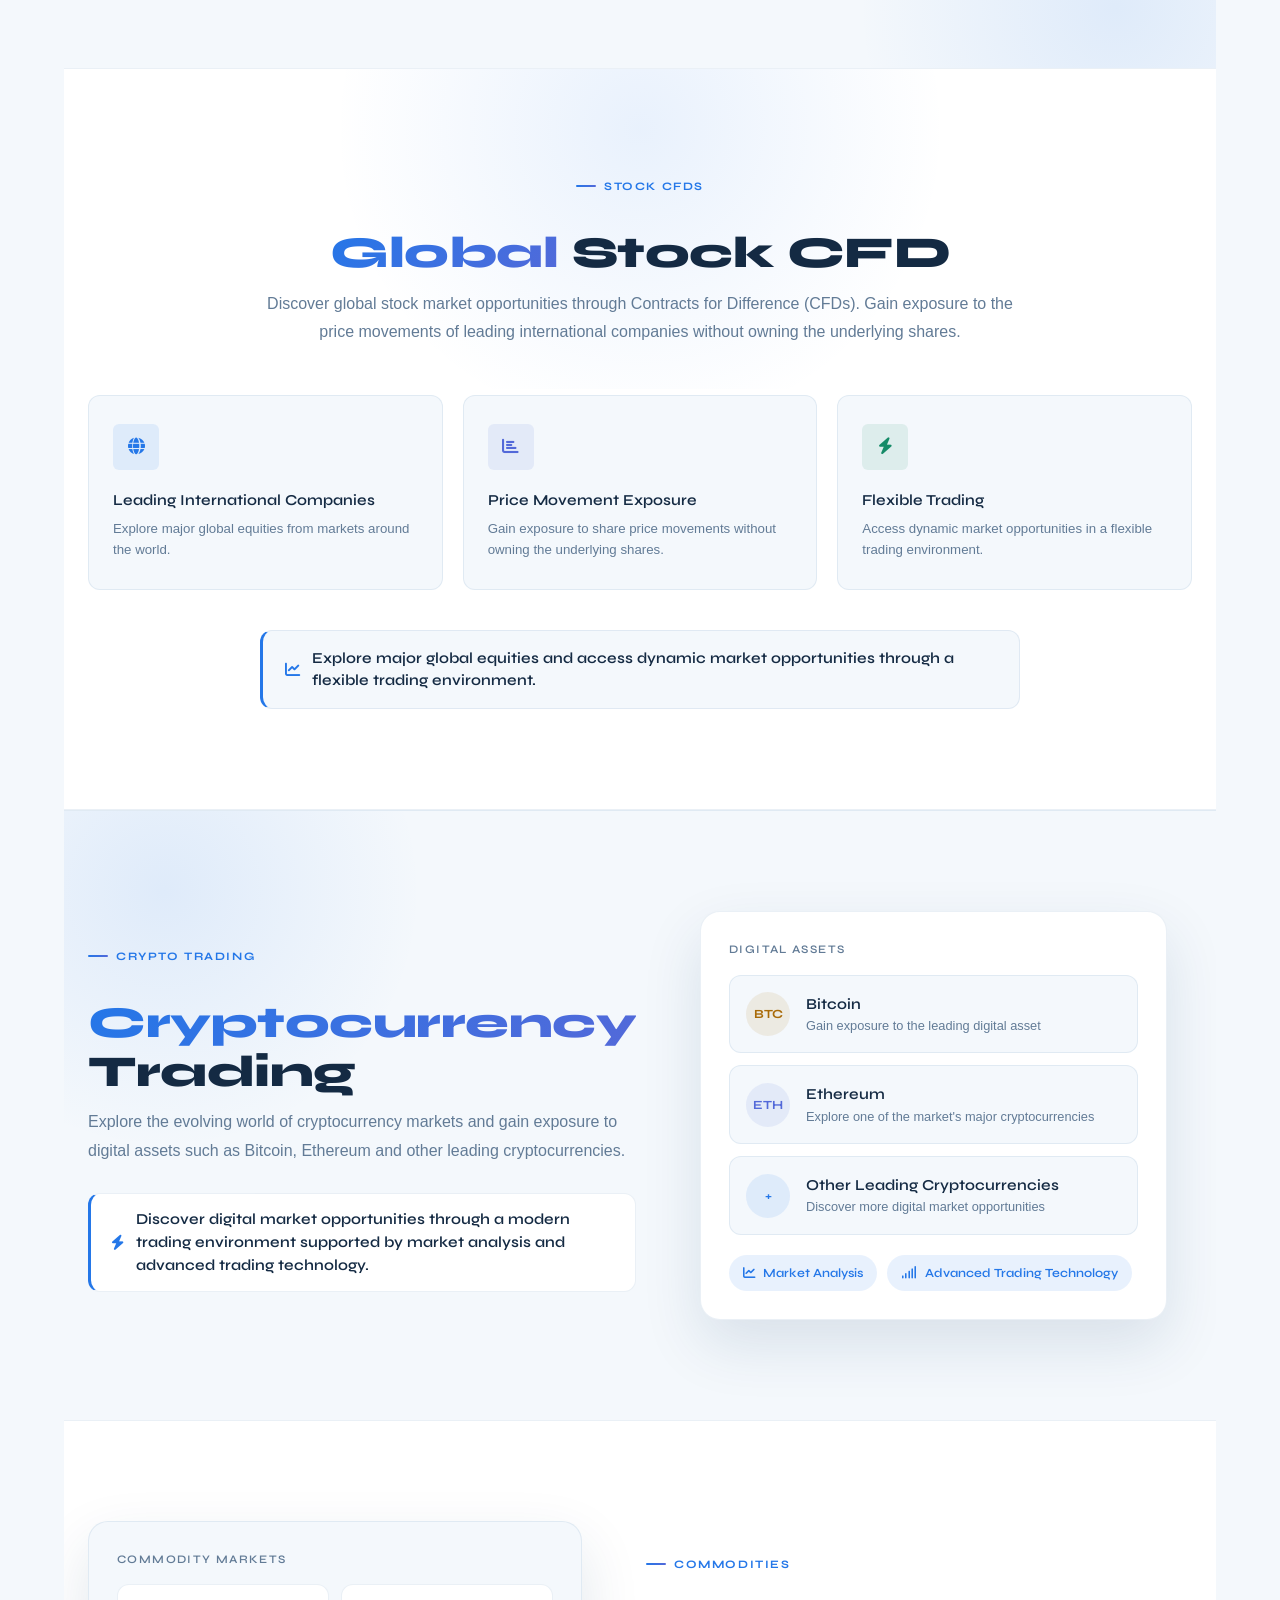
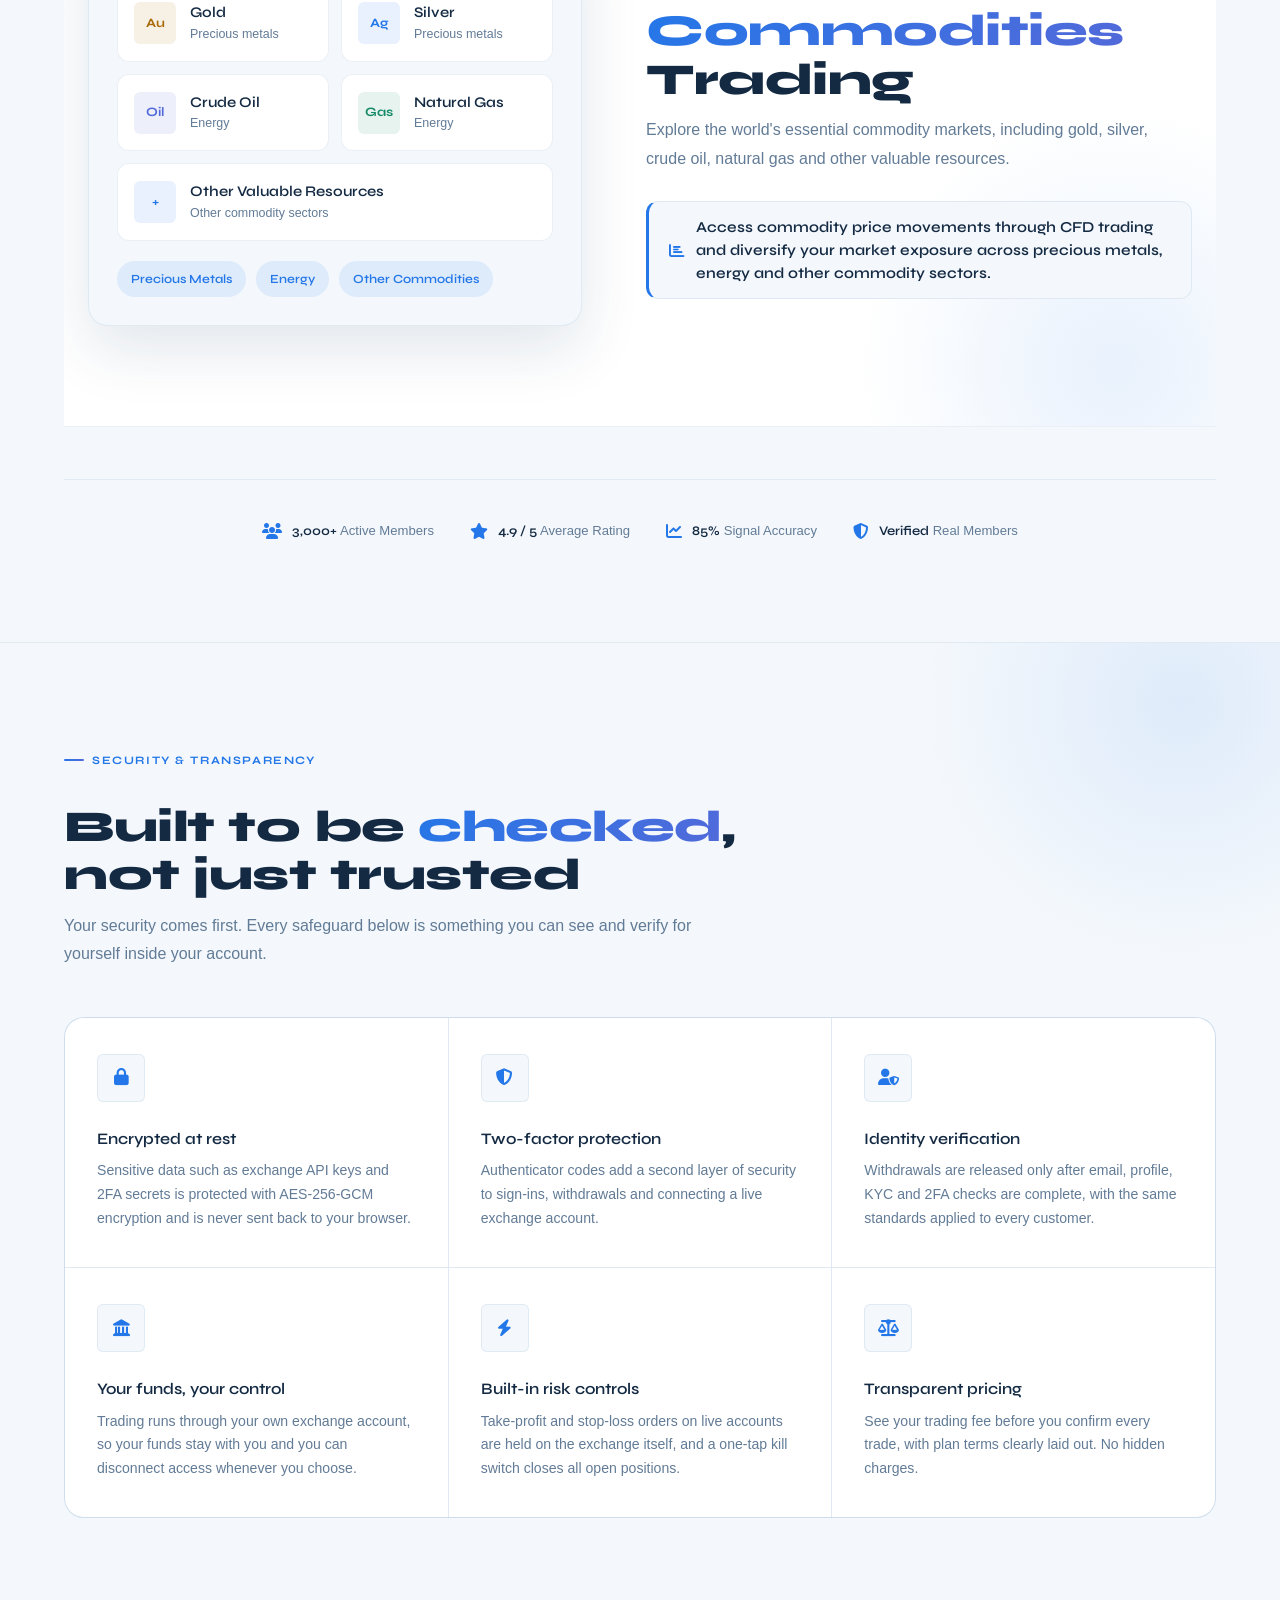
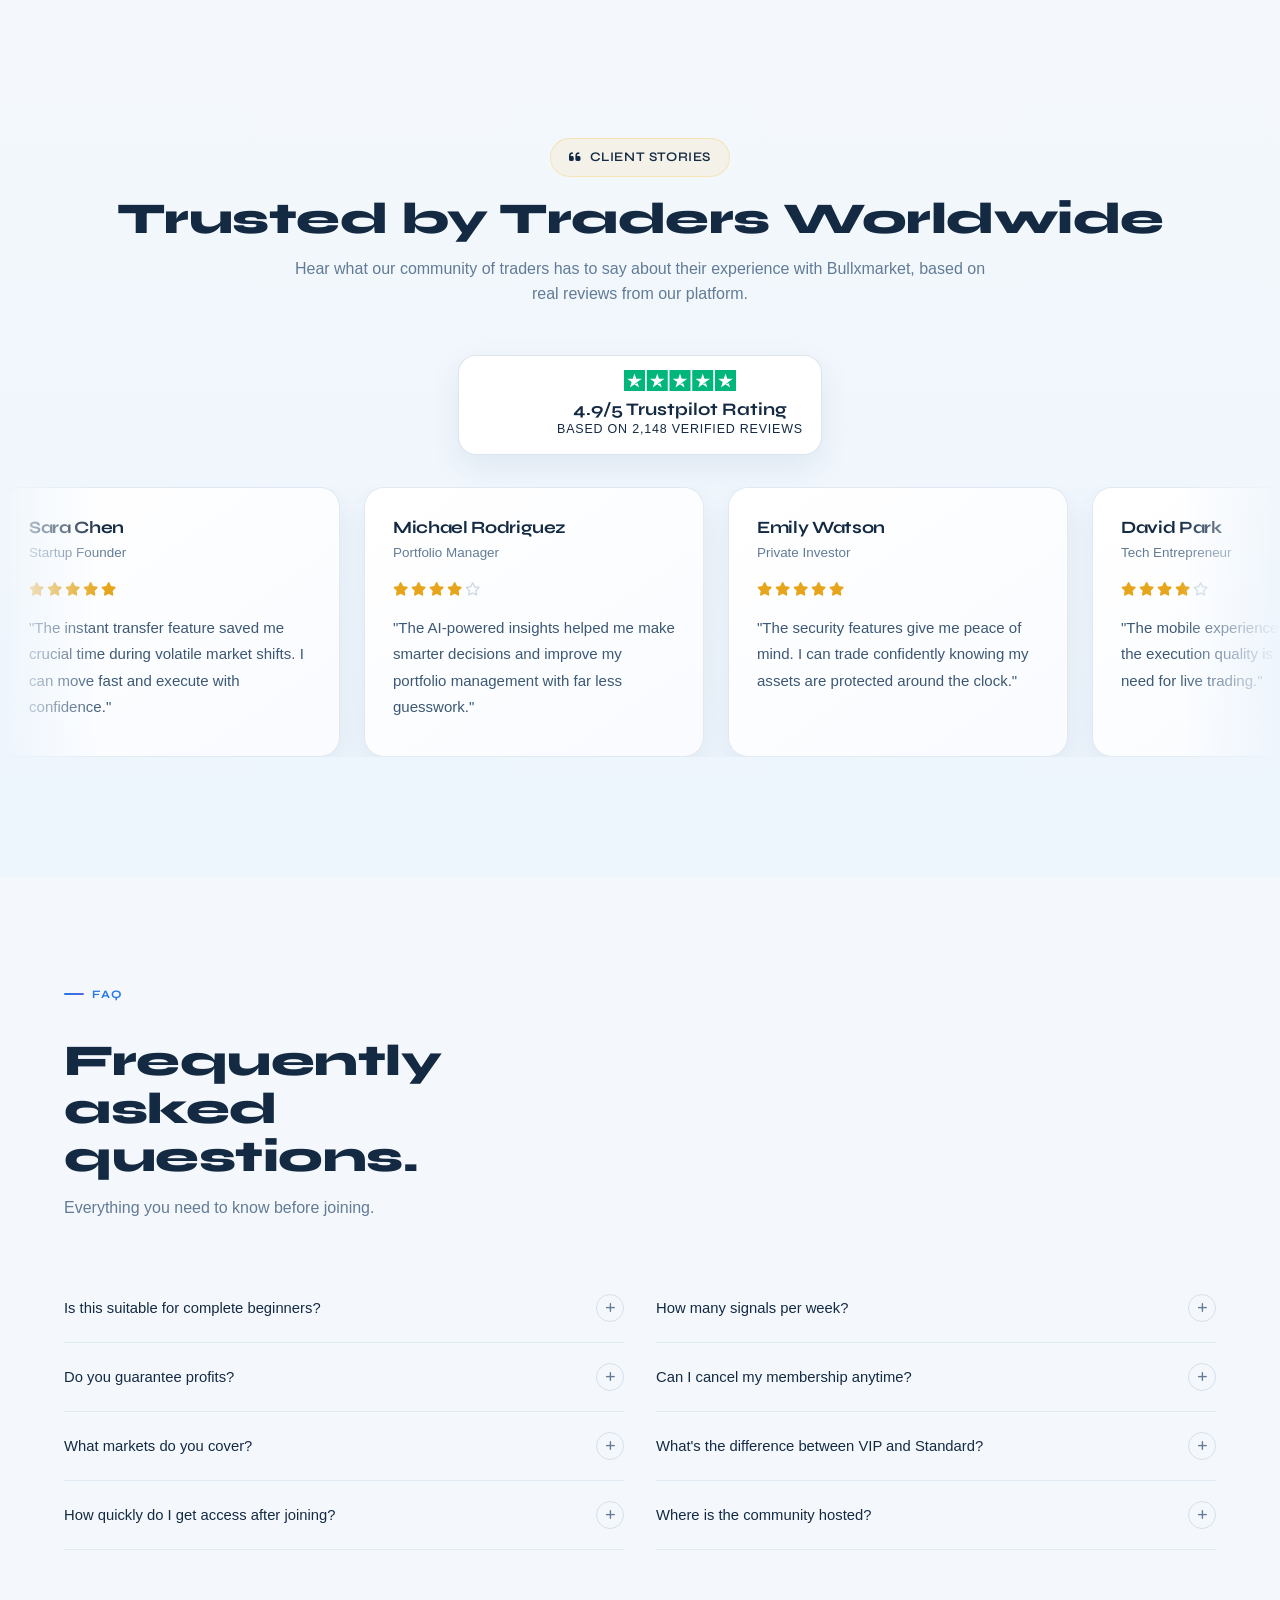
==== commit d973ef57: "feat: update advantages section with improved content for clarity and accuracy" ====
--- a/index.html
+++ b/index.html
@@ -7827,9 +7827,8 @@
         <div class="adv-item">
           <div class="adv-icon"><i class="fas fa-scale-balanced"></i></div>
           <div>
-            <div class="adv-title">Fair Pricing</div>
-            <div class="adv-desc">Know your trading costs before you confirm each trade. Simple, transparent fees
-              with no hidden charges.</div>
+            <div class="adv-title">Low Commissions</div>
+            <div class="adv-desc">A flat 0.05% fee per trade, shown before you confirm. No hidden charges.</div>
             <a href="#global-forex" class="adv-btn">Explore Markets</a>
           </div>
         </div>
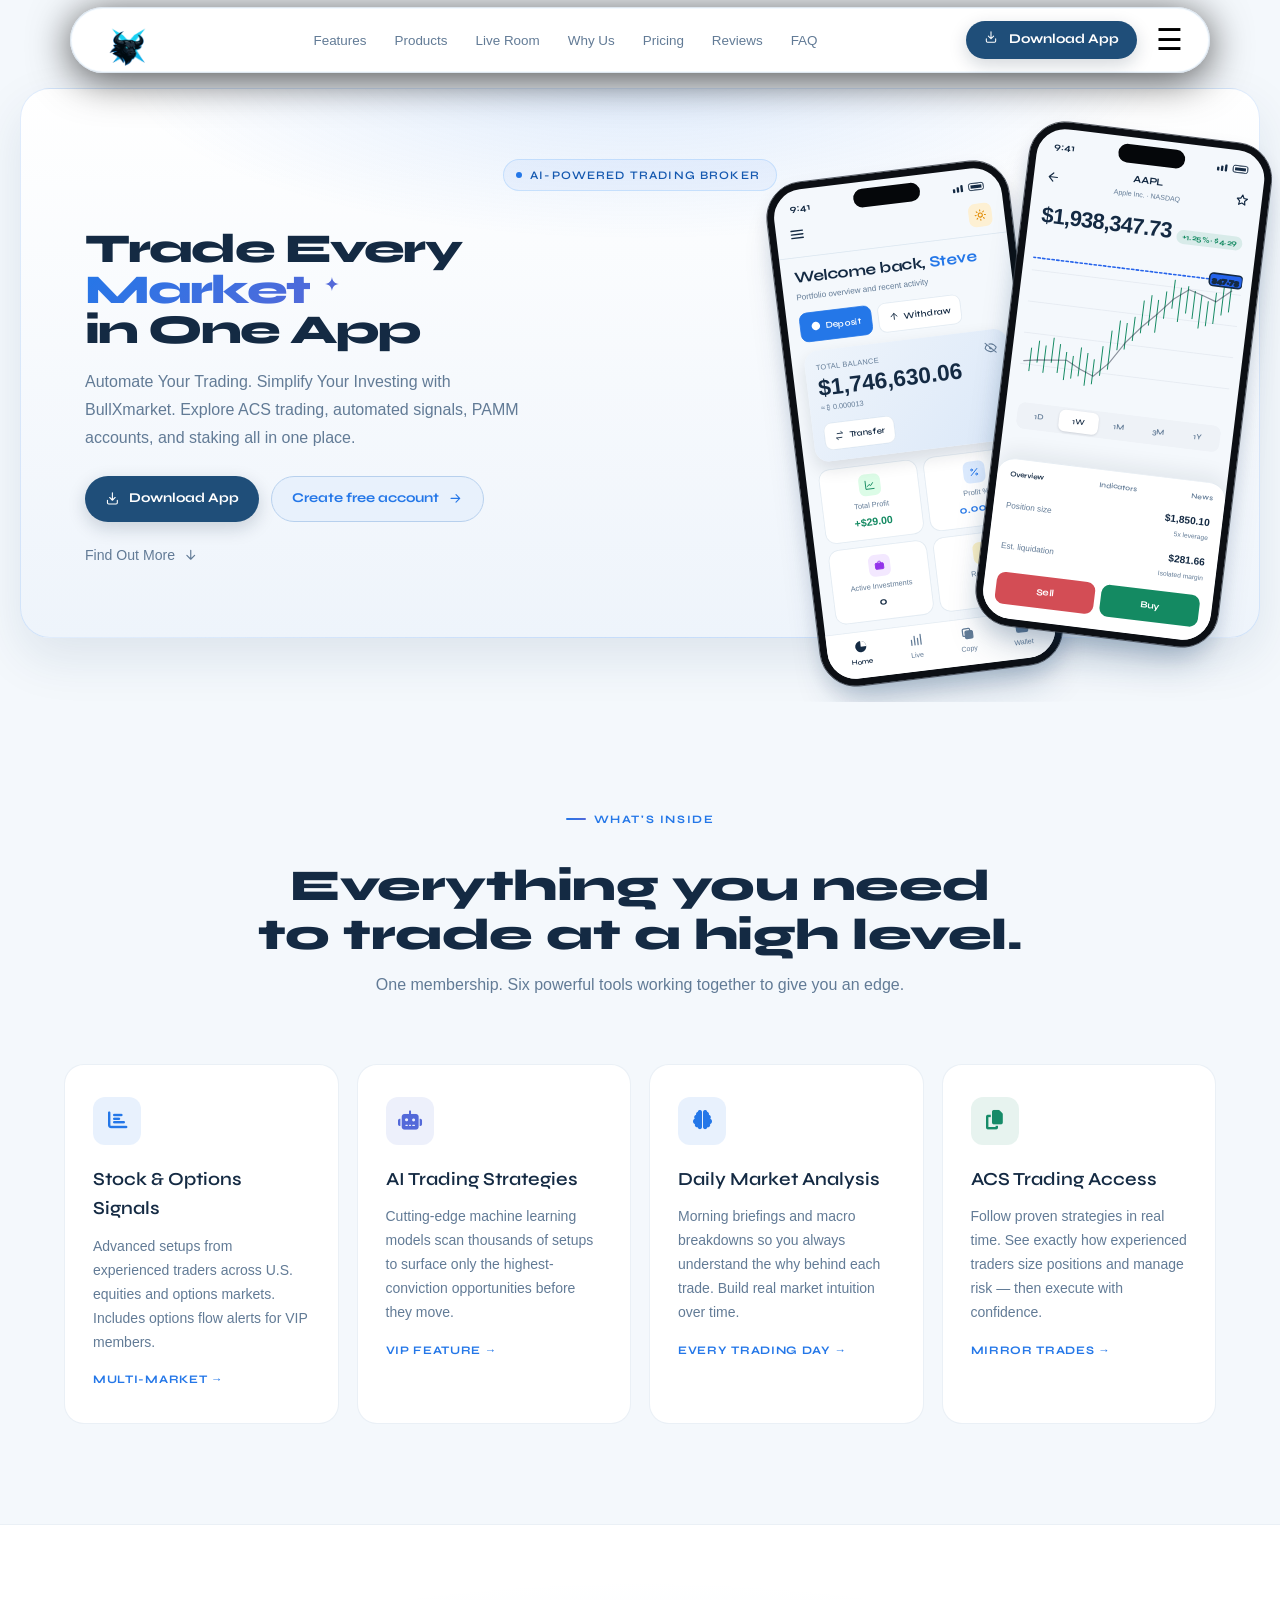
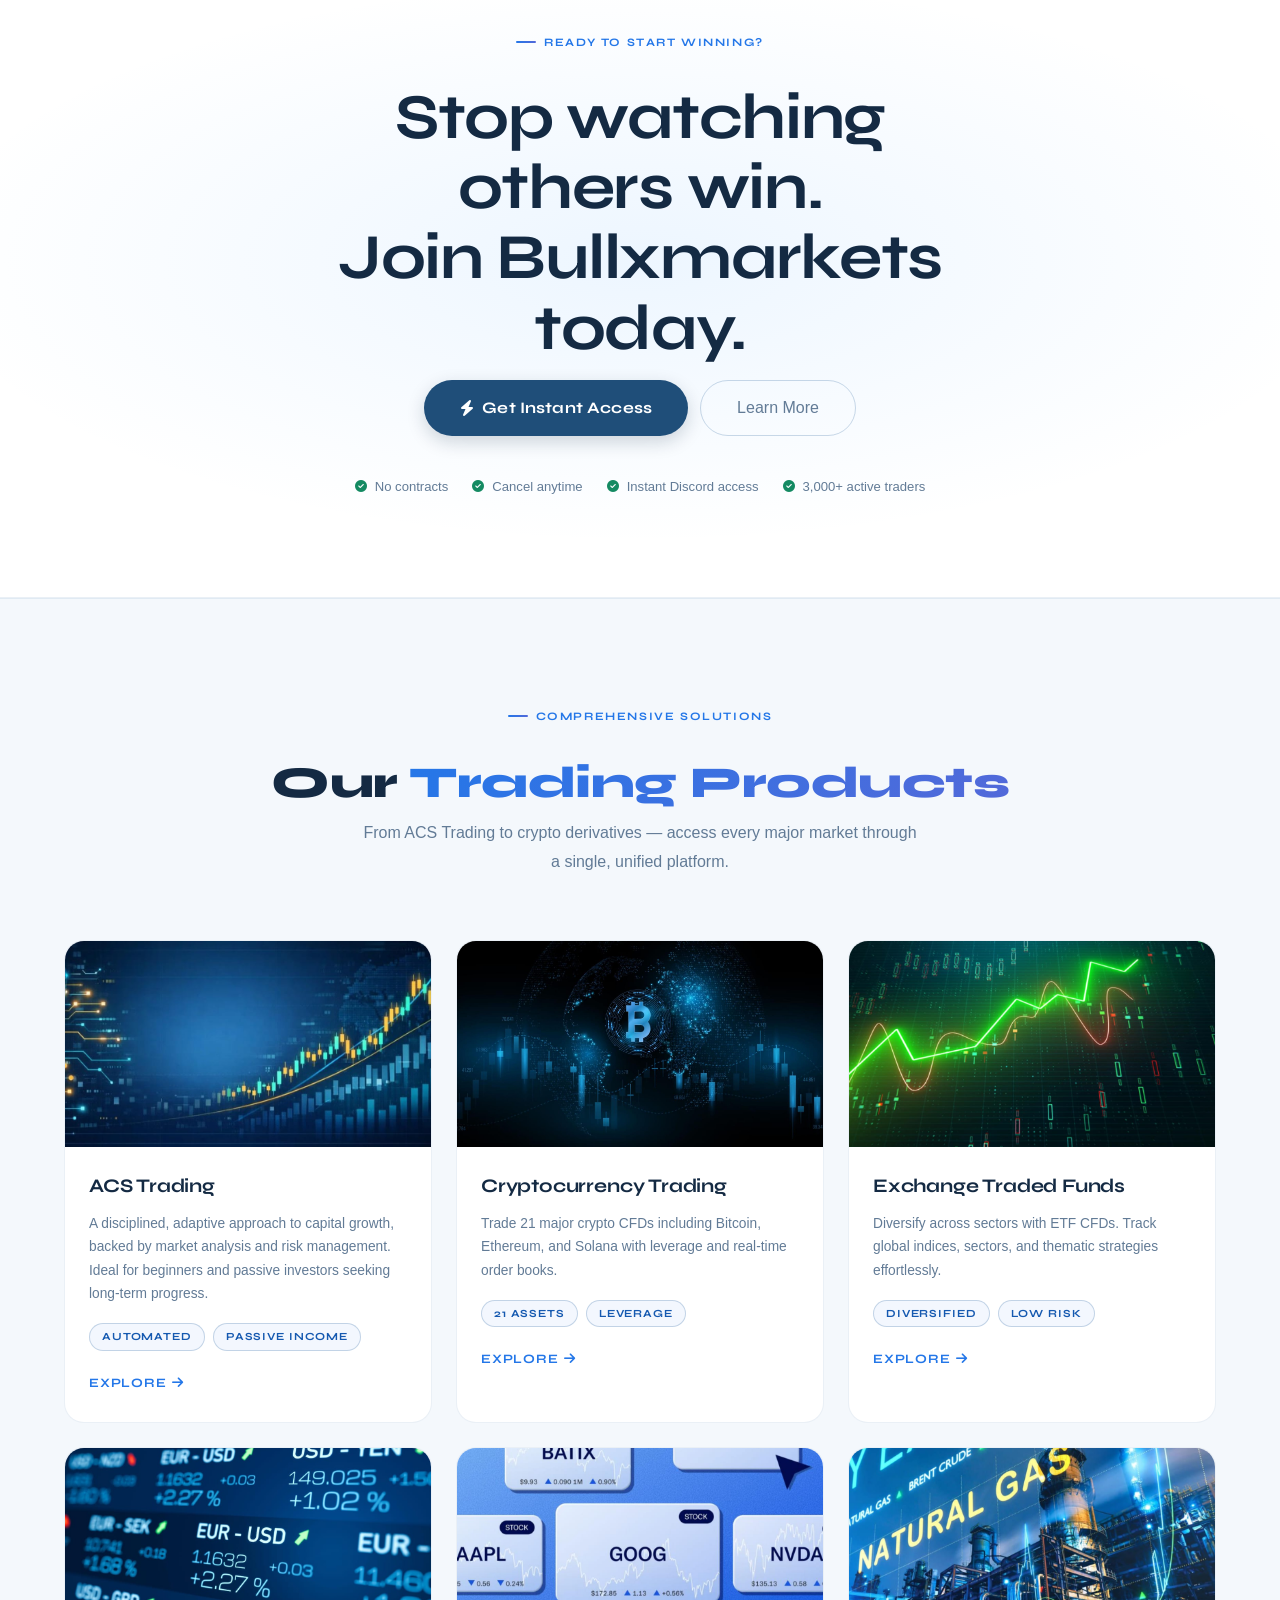
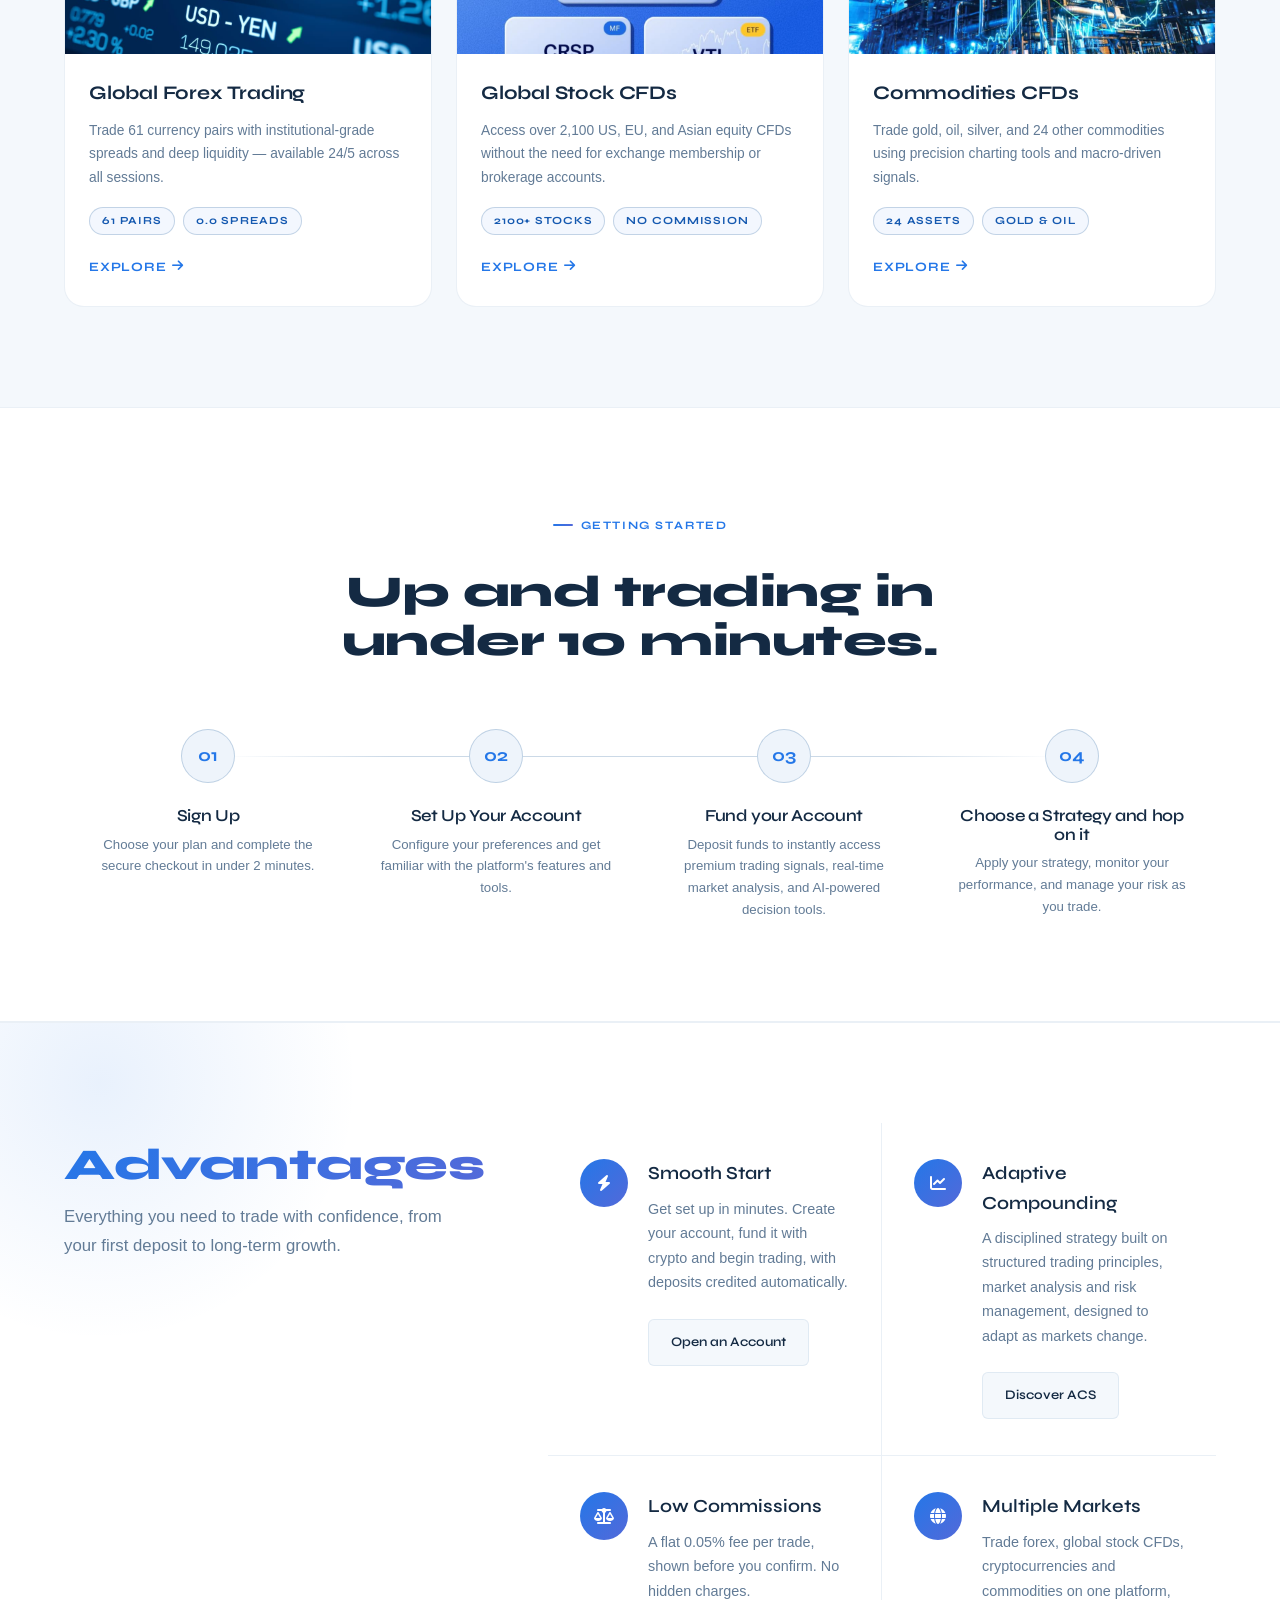
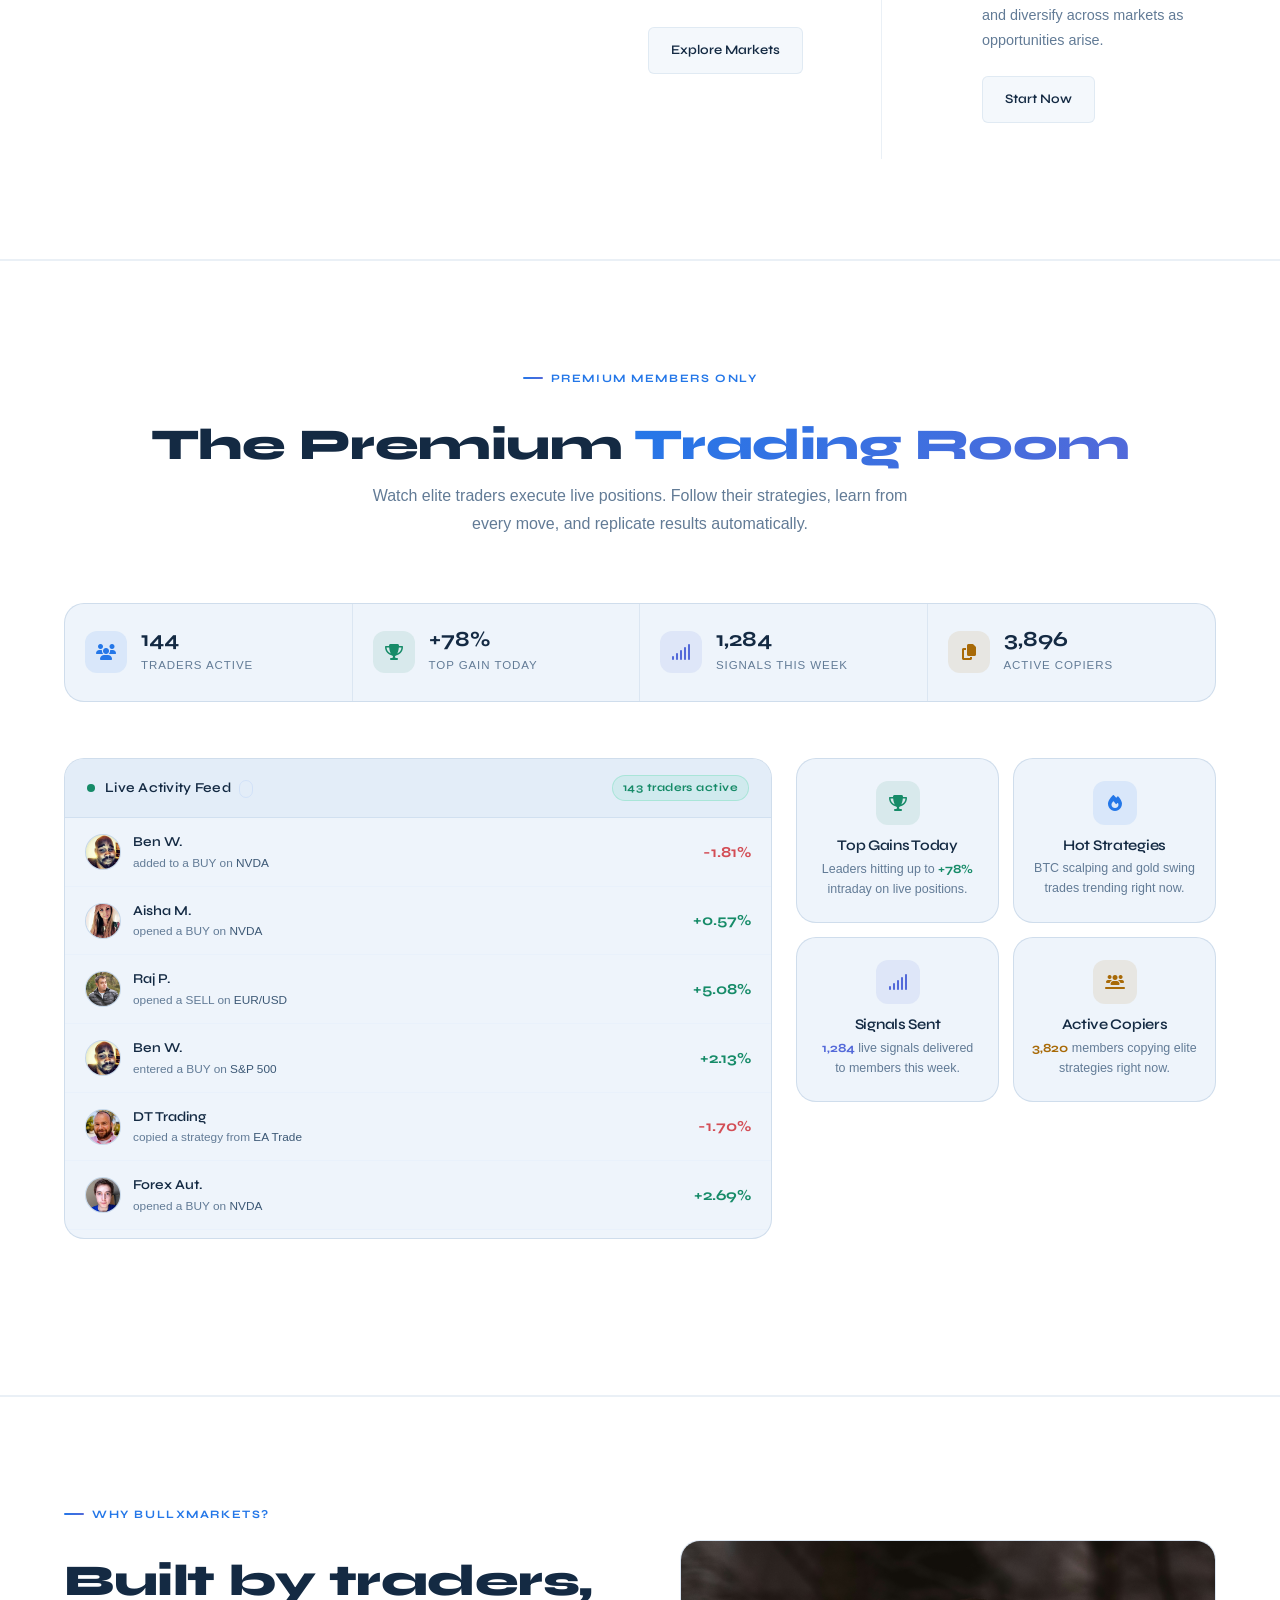
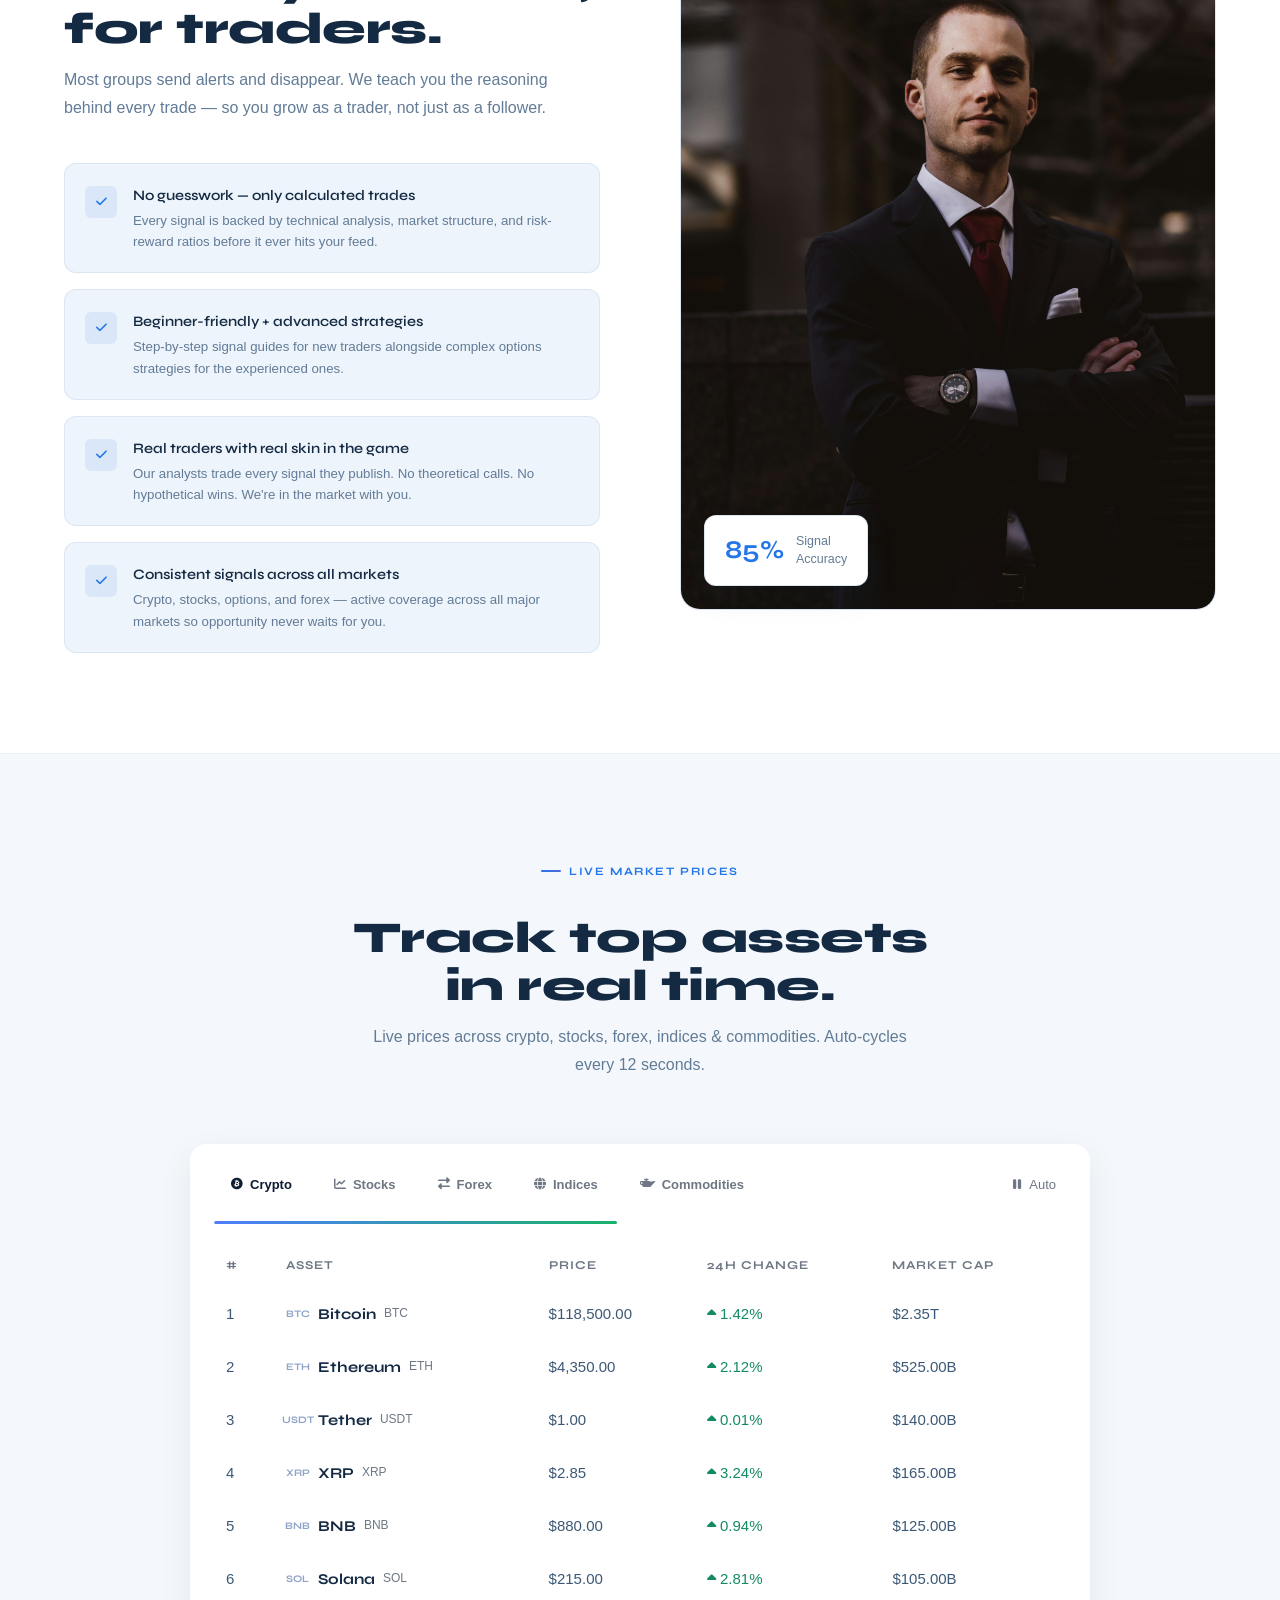
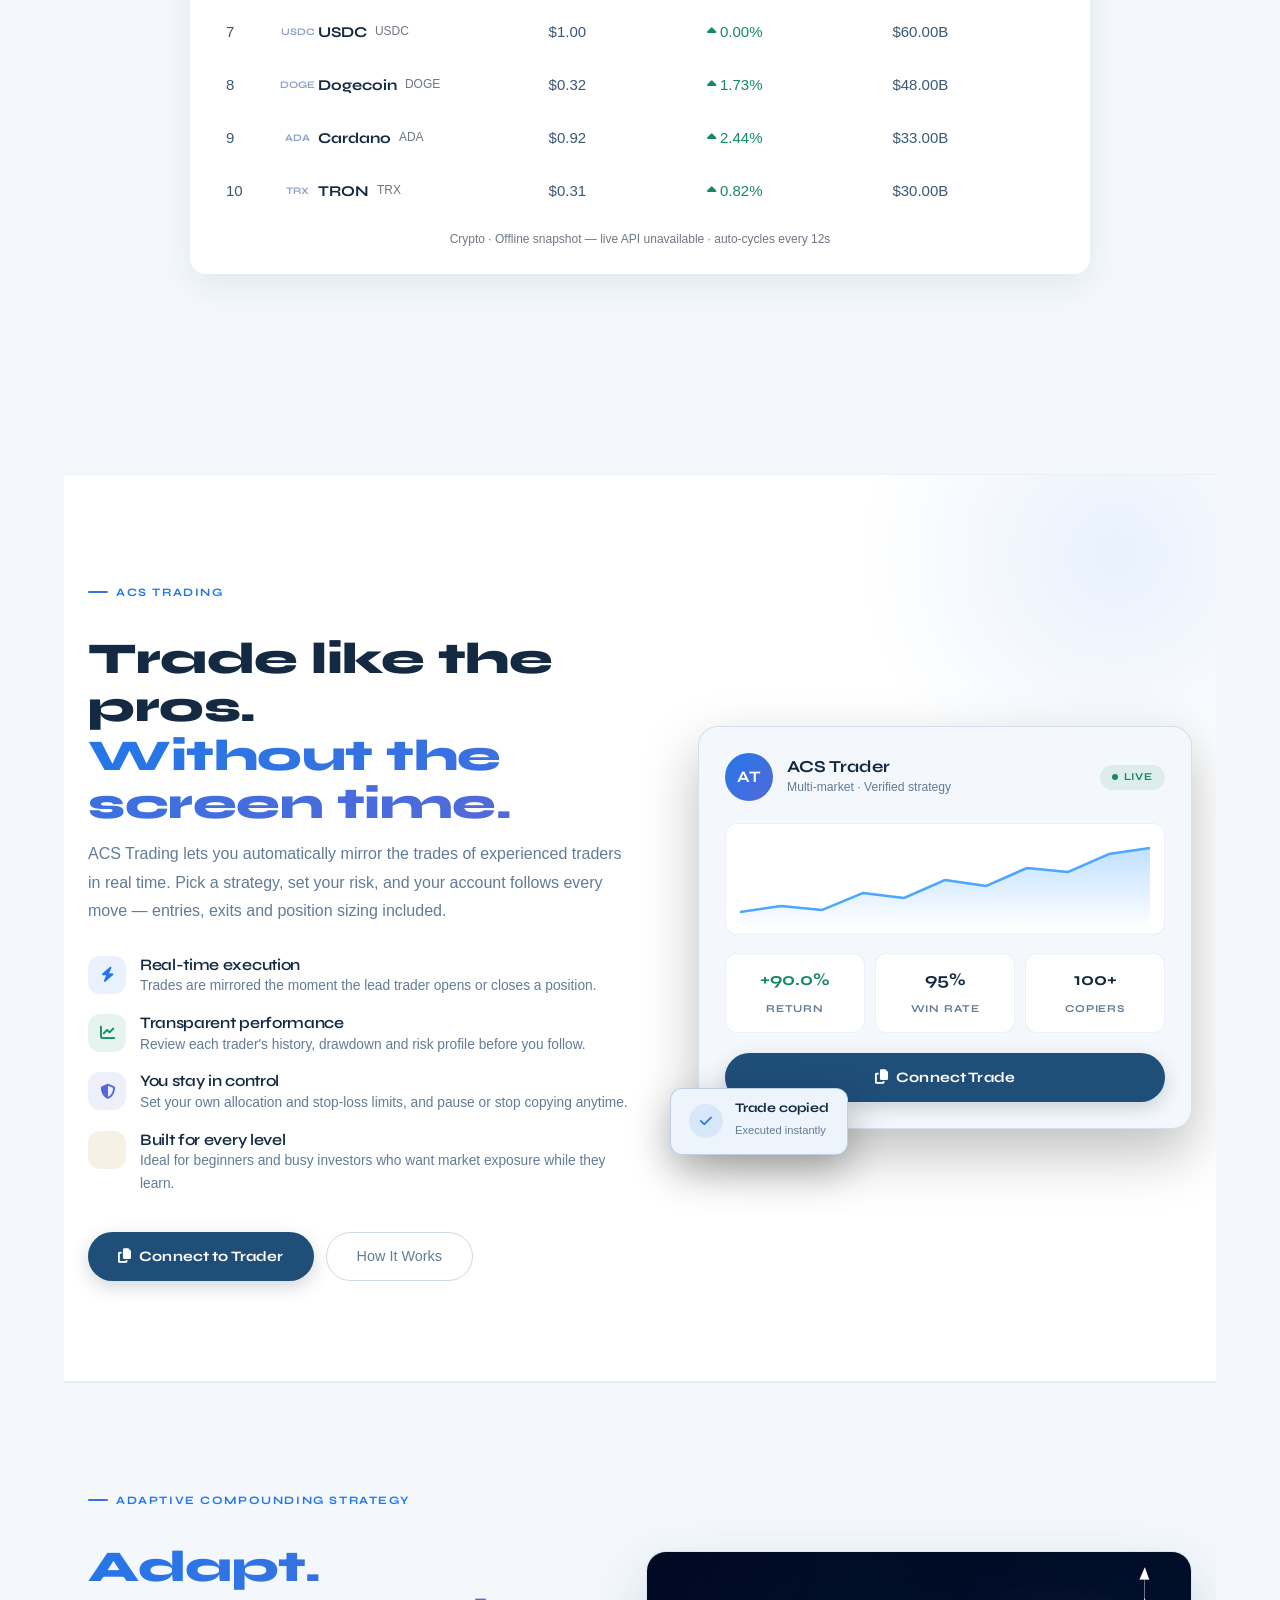
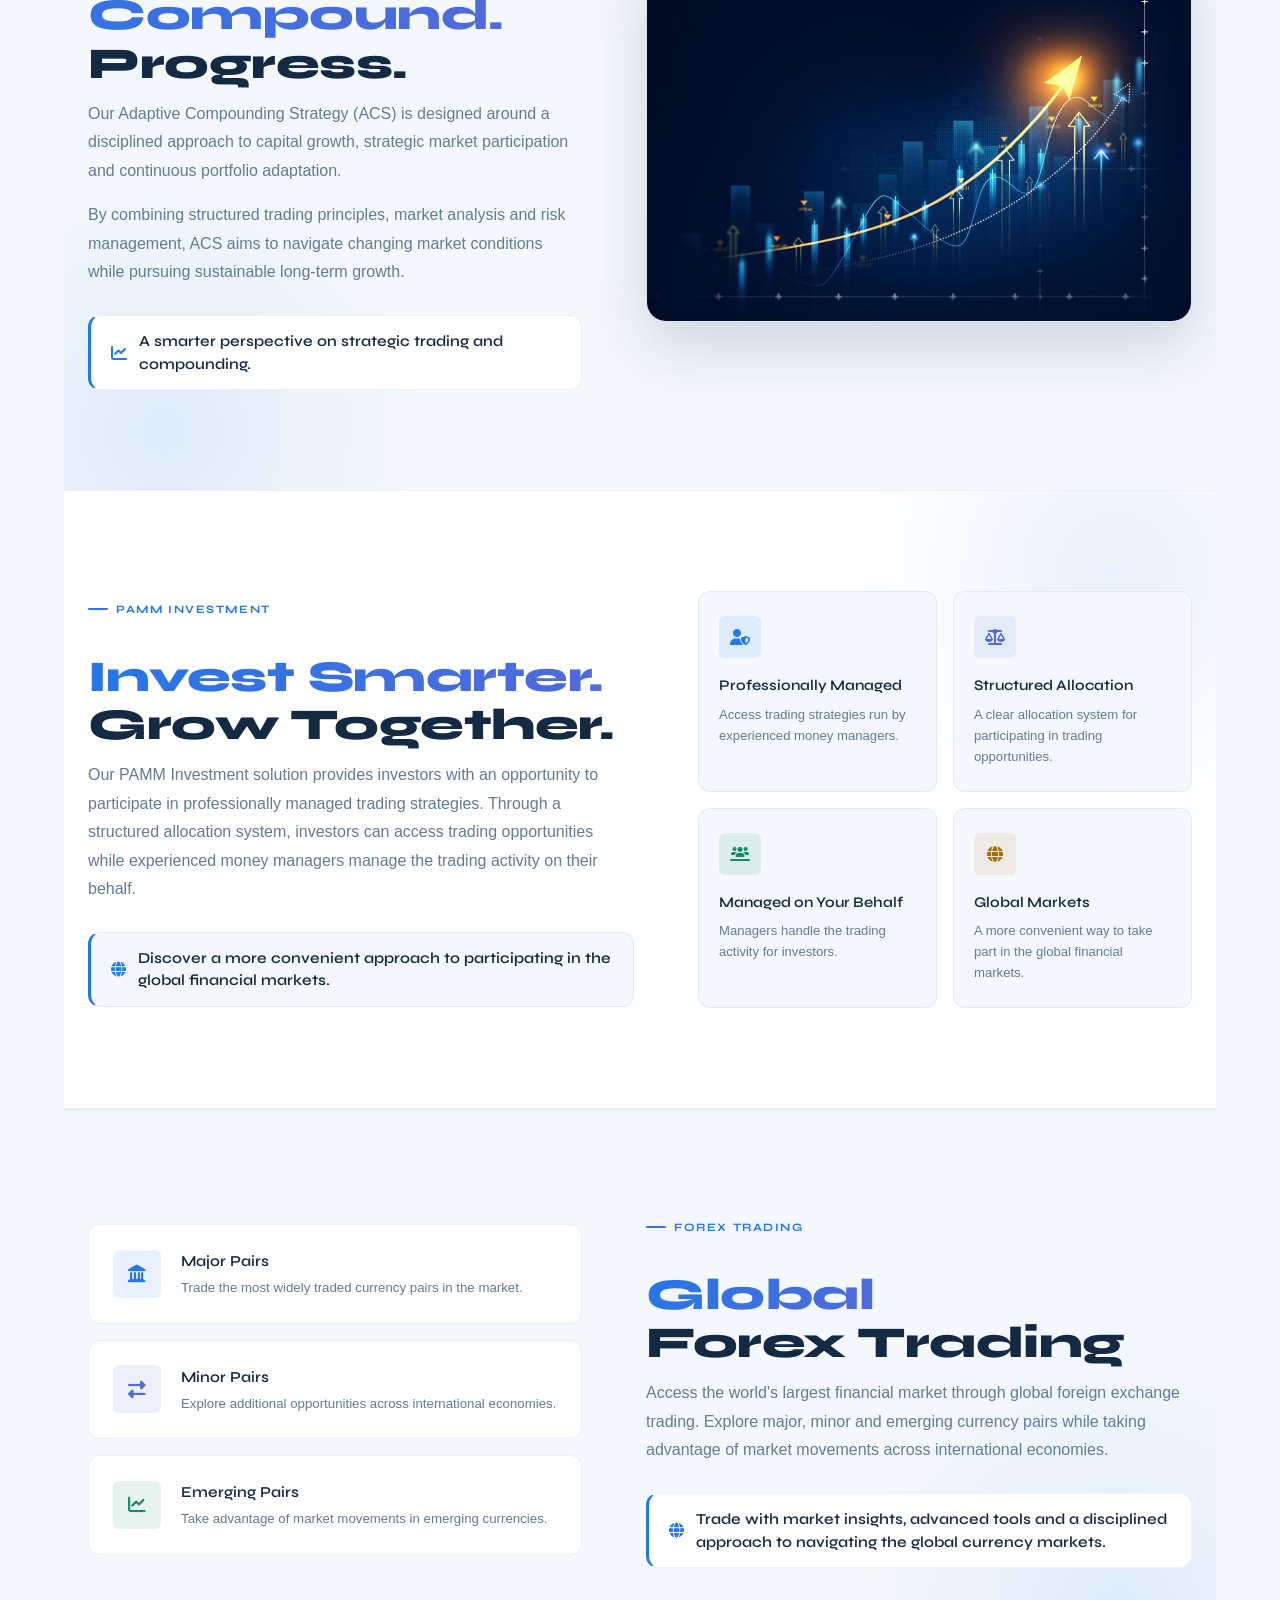
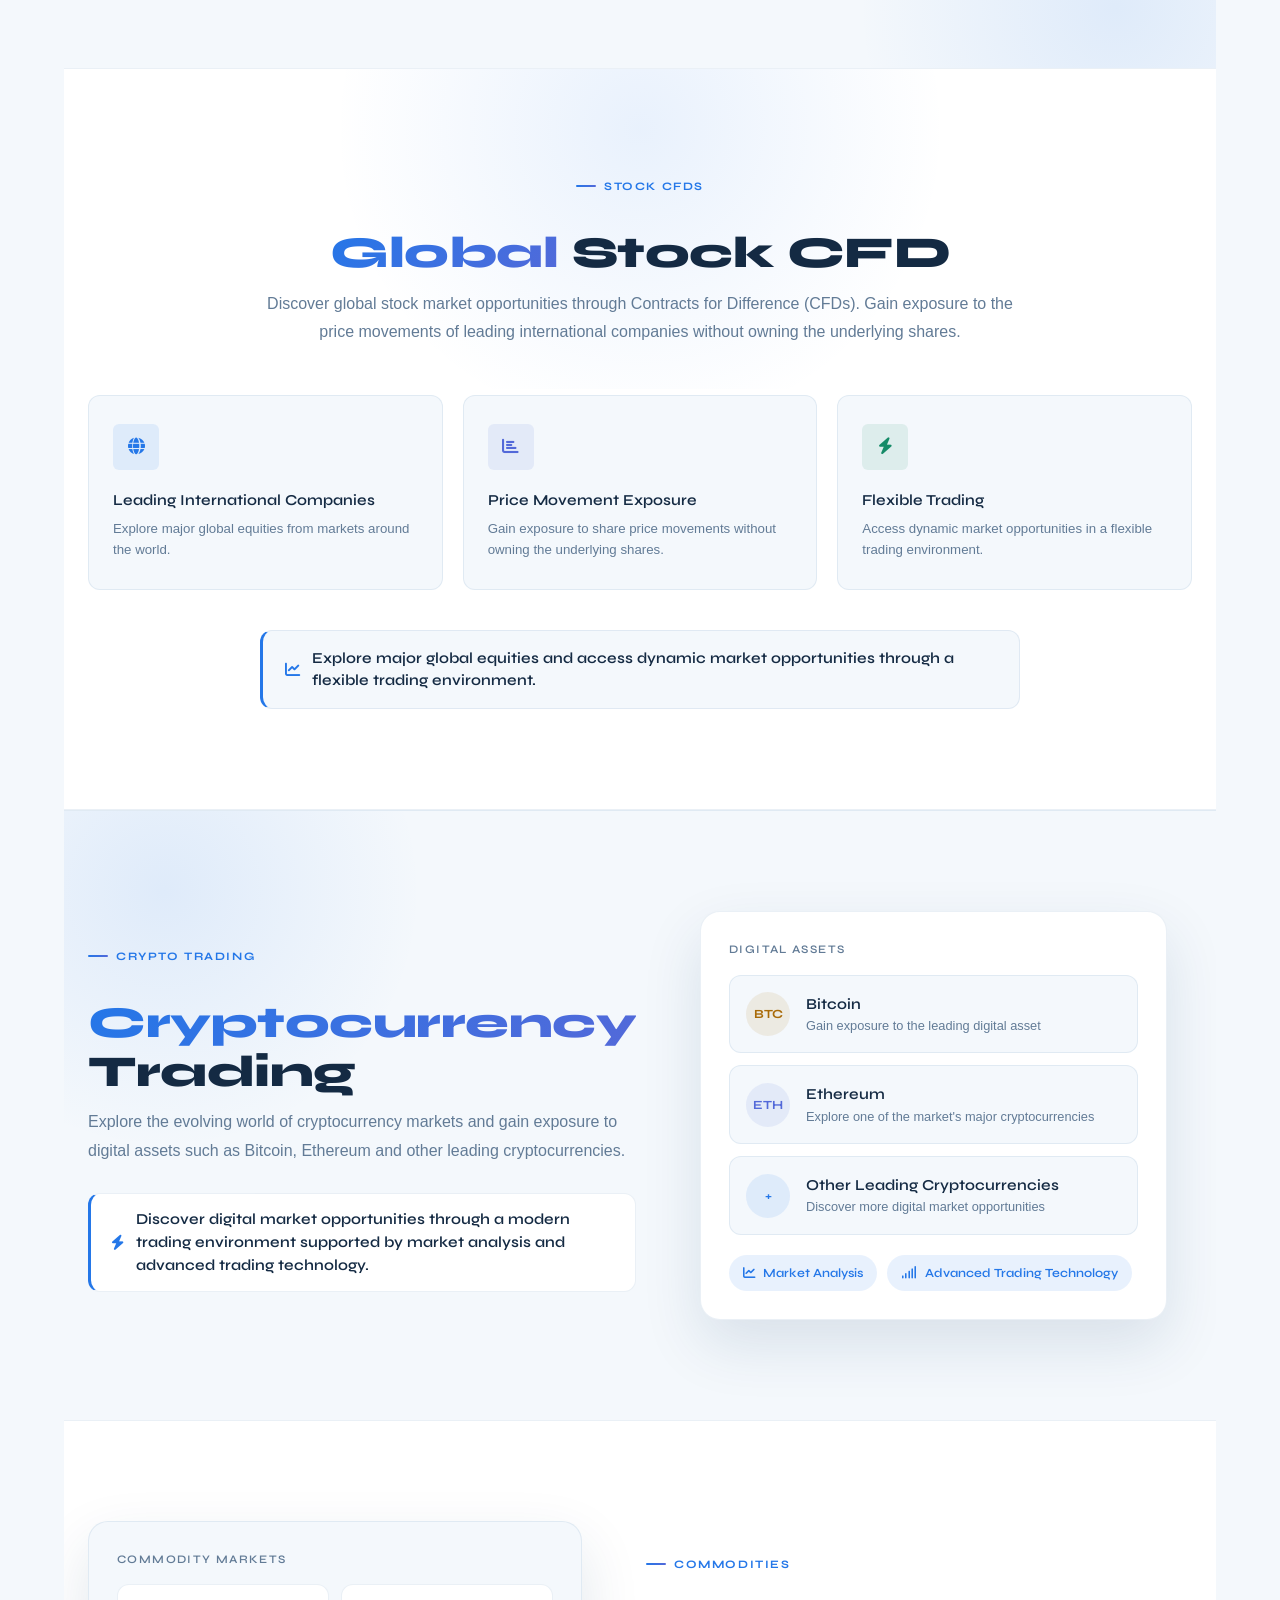
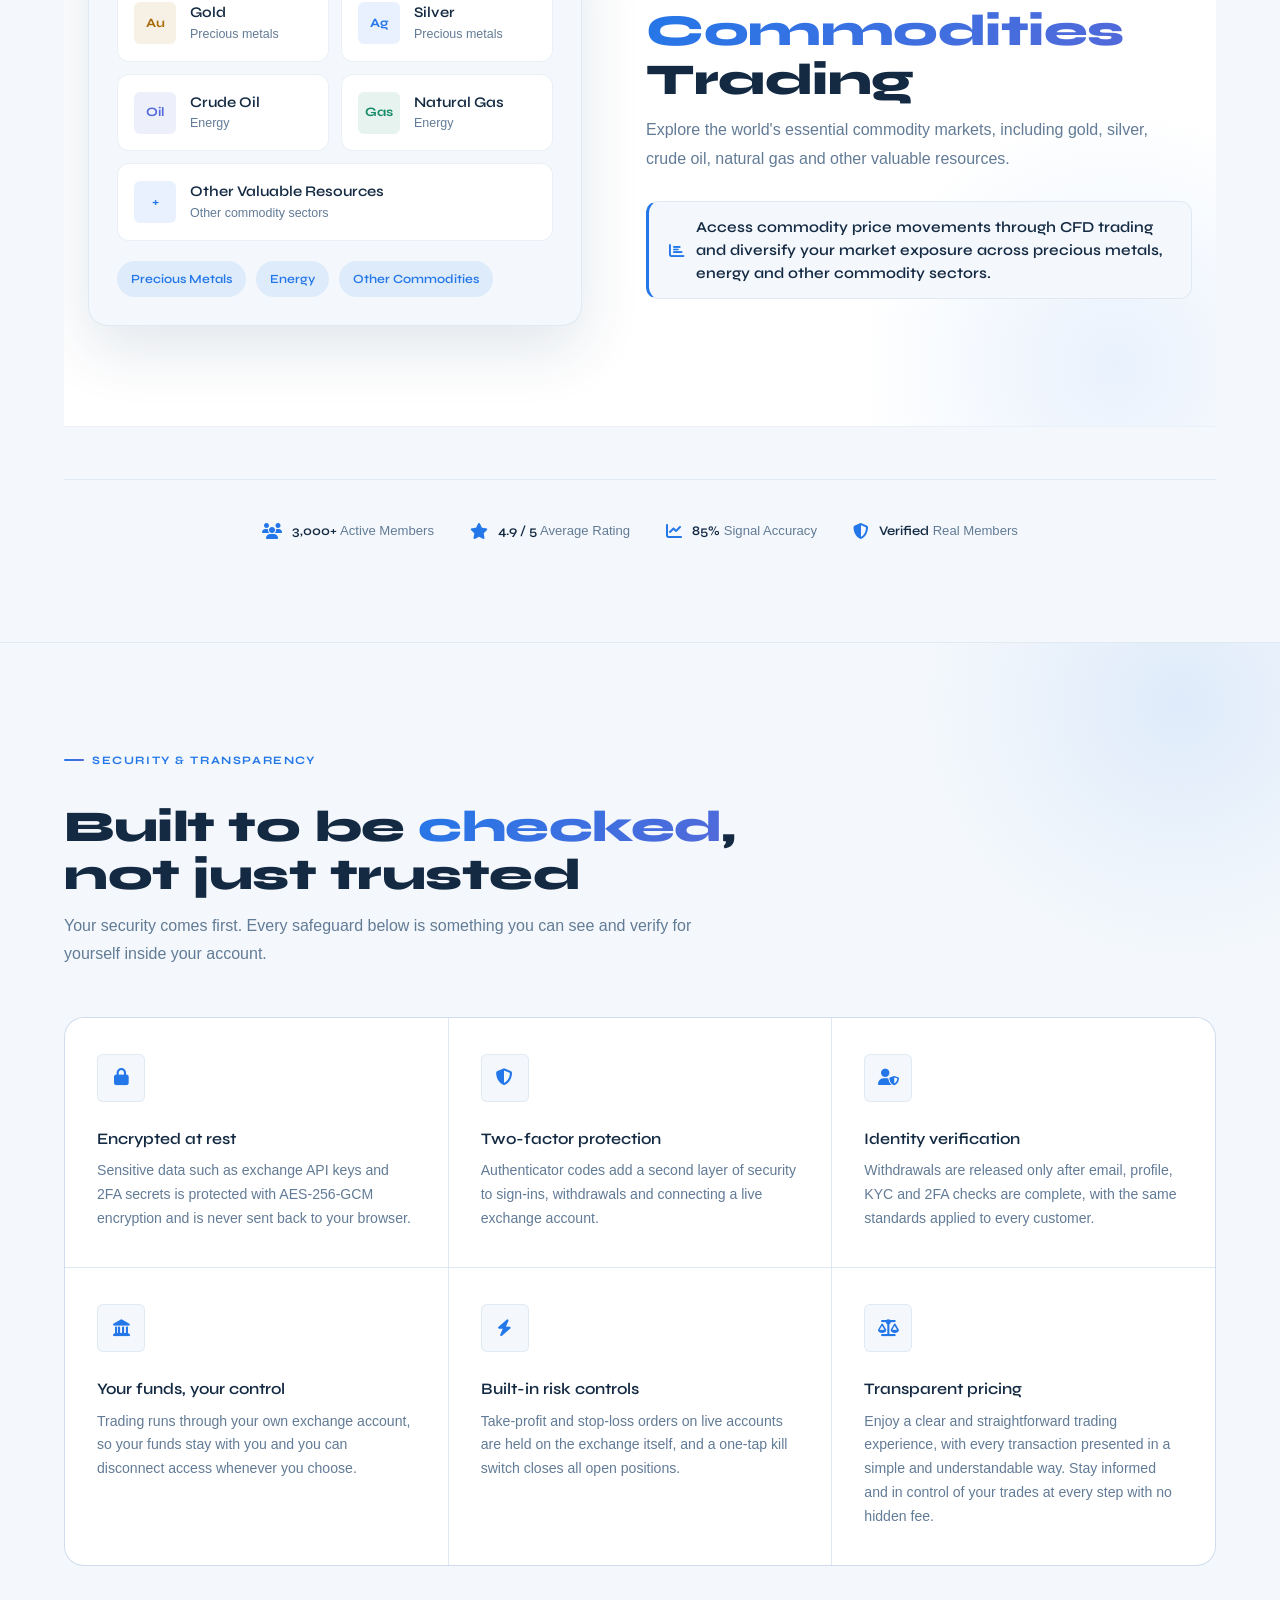
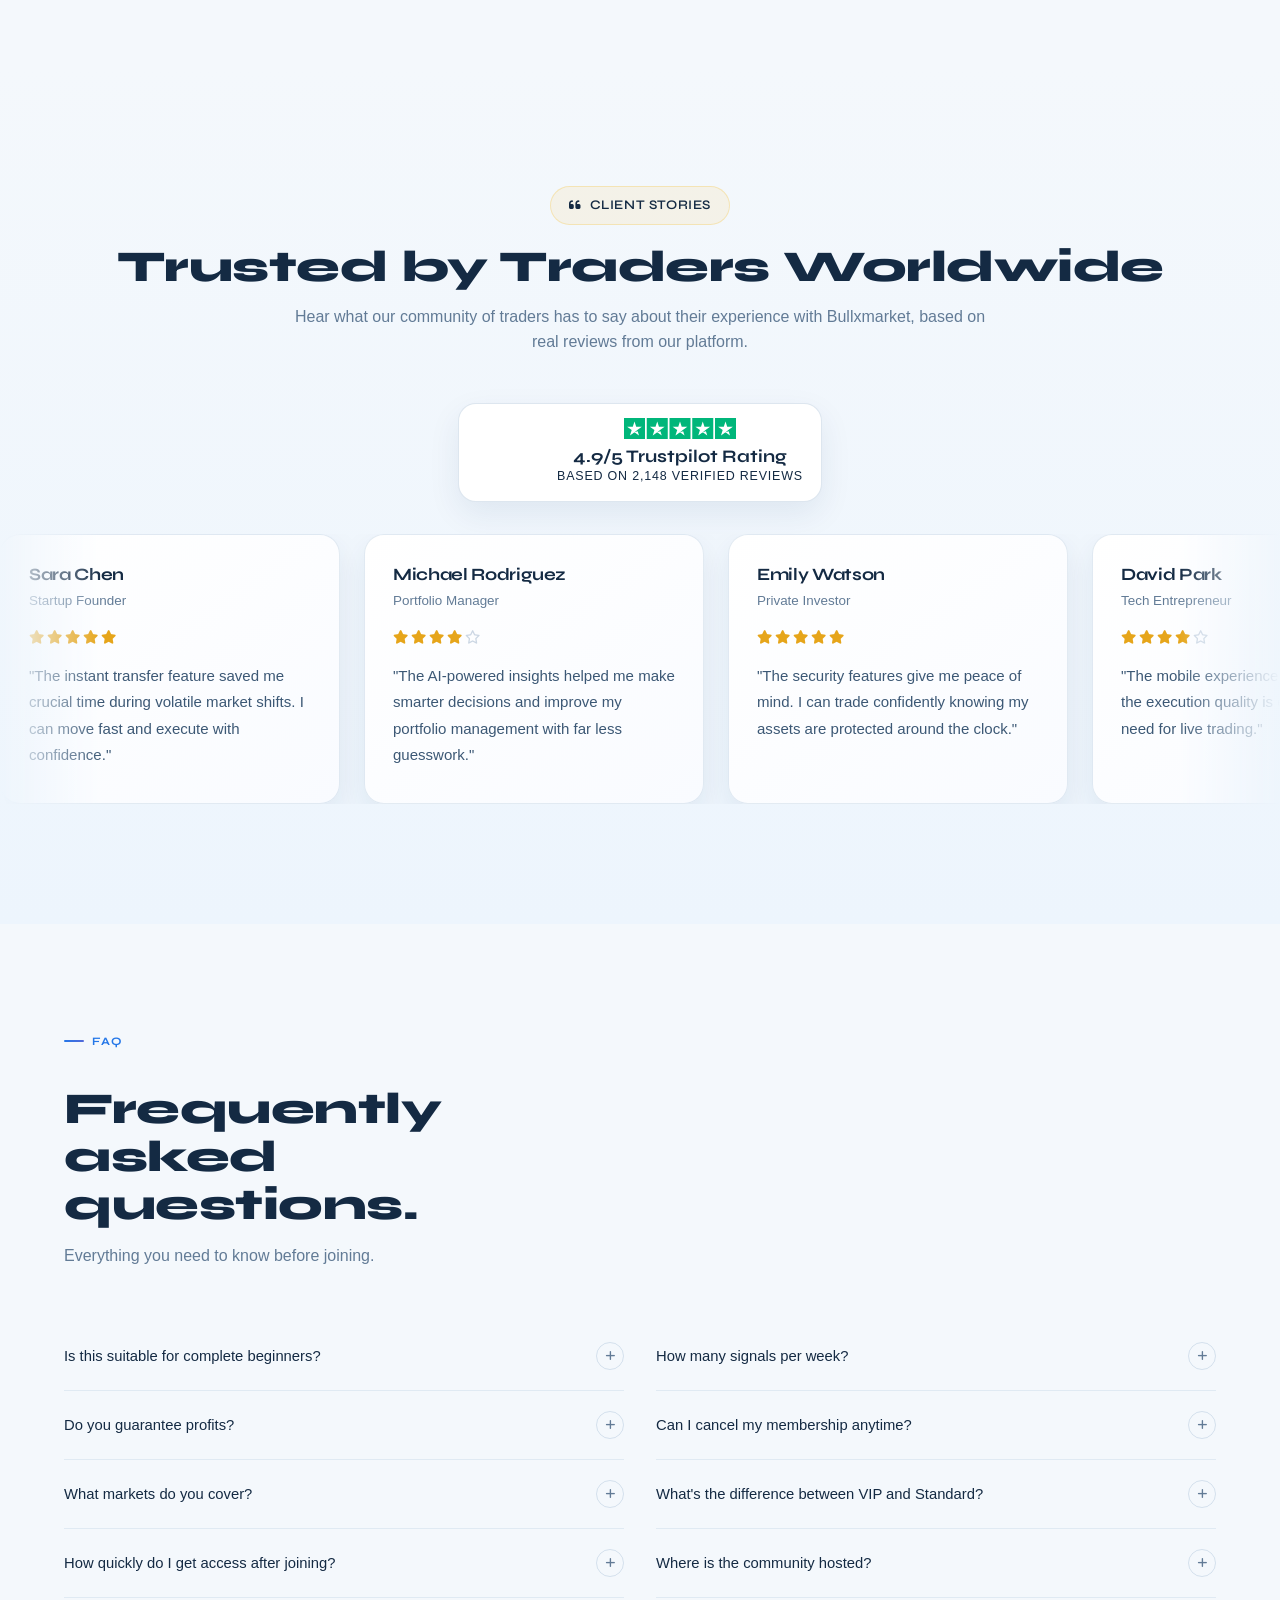
==== commit e3165fcc: "feat: update privacy policy page with comprehensive content and styling" ====
--- a/index.html
+++ b/index.html
@@ -9202,8 +9202,7 @@
         <div class="sectrust-item">
           <div class="sectrust-icon"><i class="fas fa-scale-balanced"></i></div>
           <div class="sectrust-title">Transparent pricing</div>
-          <div class="sectrust-desc">See your trading fee before you confirm every trade, with plan terms clearly
-            laid out. No hidden charges.</div>
+          <div class="sectrust-desc">Enjoy a clear and straightforward trading experience, with every transaction presented in a simple and understandable way. Stay informed and in control of your trades at every step with no hidden fee.</div>
         </div>
 
       </div>
@@ -9282,14 +9281,7 @@
           <p class=t-card-quote>"I primarily trade CFD currency pairs, and this platform offers everything I need -
             tight spreads, fast execution, and powerful charting tools."</p>
         </div>
-        <div class=t-card>
-          <h4 class=t-card-name>Sarah Johnson</h4>
-          <p class=t-card-role>Retail Investor</p>
-          <div class=t-card-stars><i class="fas fa-star"></i><i class="fas fa-star"></i><i class="fas fa-star"></i><i
-              class="fas fa-star"></i><i class="fas fa-star"></i></div>
-          <p class=t-card-quote>"ACS trading has completely transformed my investment strategy. I follow experienced
-            traders and mirror their moves while generating solid returns."</p>
-        </div>
+      
 
         <div class=t-card aria-hidden=true>
           <h4 class=t-card-name>Sara Chen</h4>
@@ -9499,10 +9491,13 @@
       <div class=footer-grid>
         <div>
           <div class=footer-brand>BULLX <span>MARKET</span></div>
-          <p class=footer-tagline>AI-powered trading signals, PAMM investment and community for crypto, stocks, and
-            options traders worldwide. Trade smarter. Grow faster.</p>
+          <p class=footer-tagline>AI-Powered Trading Platform. Smarter Investing.
+
+Trade Stocks, Crypto, Commodities, and Options with the power of AI-driven market intelligence and advanced Traders
+
+Make smarter decisions. Seize market opportunities. Trade with confidence. </p>
           <div class=social-links>
-            <a href=# class=social-link title=Discord><i class="fab fa-discord"></i></a>
+            <!-- <a href=# class=social-link title=Discord><i class="fab fa-discord"></i></a> -->
             <a href=# class=social-link title=Twitter/X><i class="fab fa-x-twitter"></i></a>
             <a href=# class=social-link title=Instagram><i class="fab fa-instagram"></i></a>
             <a href=# class=social-link title=Telegram><i class="fab fa-telegram"></i></a>
@@ -9534,11 +9529,11 @@
         <div class=footer-col>
           <h5>Support</h5>
           <ul class=footer-links>
-            <li><a href=#>Discord Support</a></li>
+            <!-- <li><a href=#>Discord Support</a></li> -->
             <li><a href=#>Email Us</a></li>
             <li><a href=#>Affiliate Program</a></li>
-            <li><a href=#>Press Kit</a></li>
-            <li><a href=#>Status Page</a></li>
+            <!-- <li><a href=#>Press Kit</a></li> -->
+            <!-- <li><a href=#>Status Page</a></li> -->
           </ul>
         </div>
       </div>
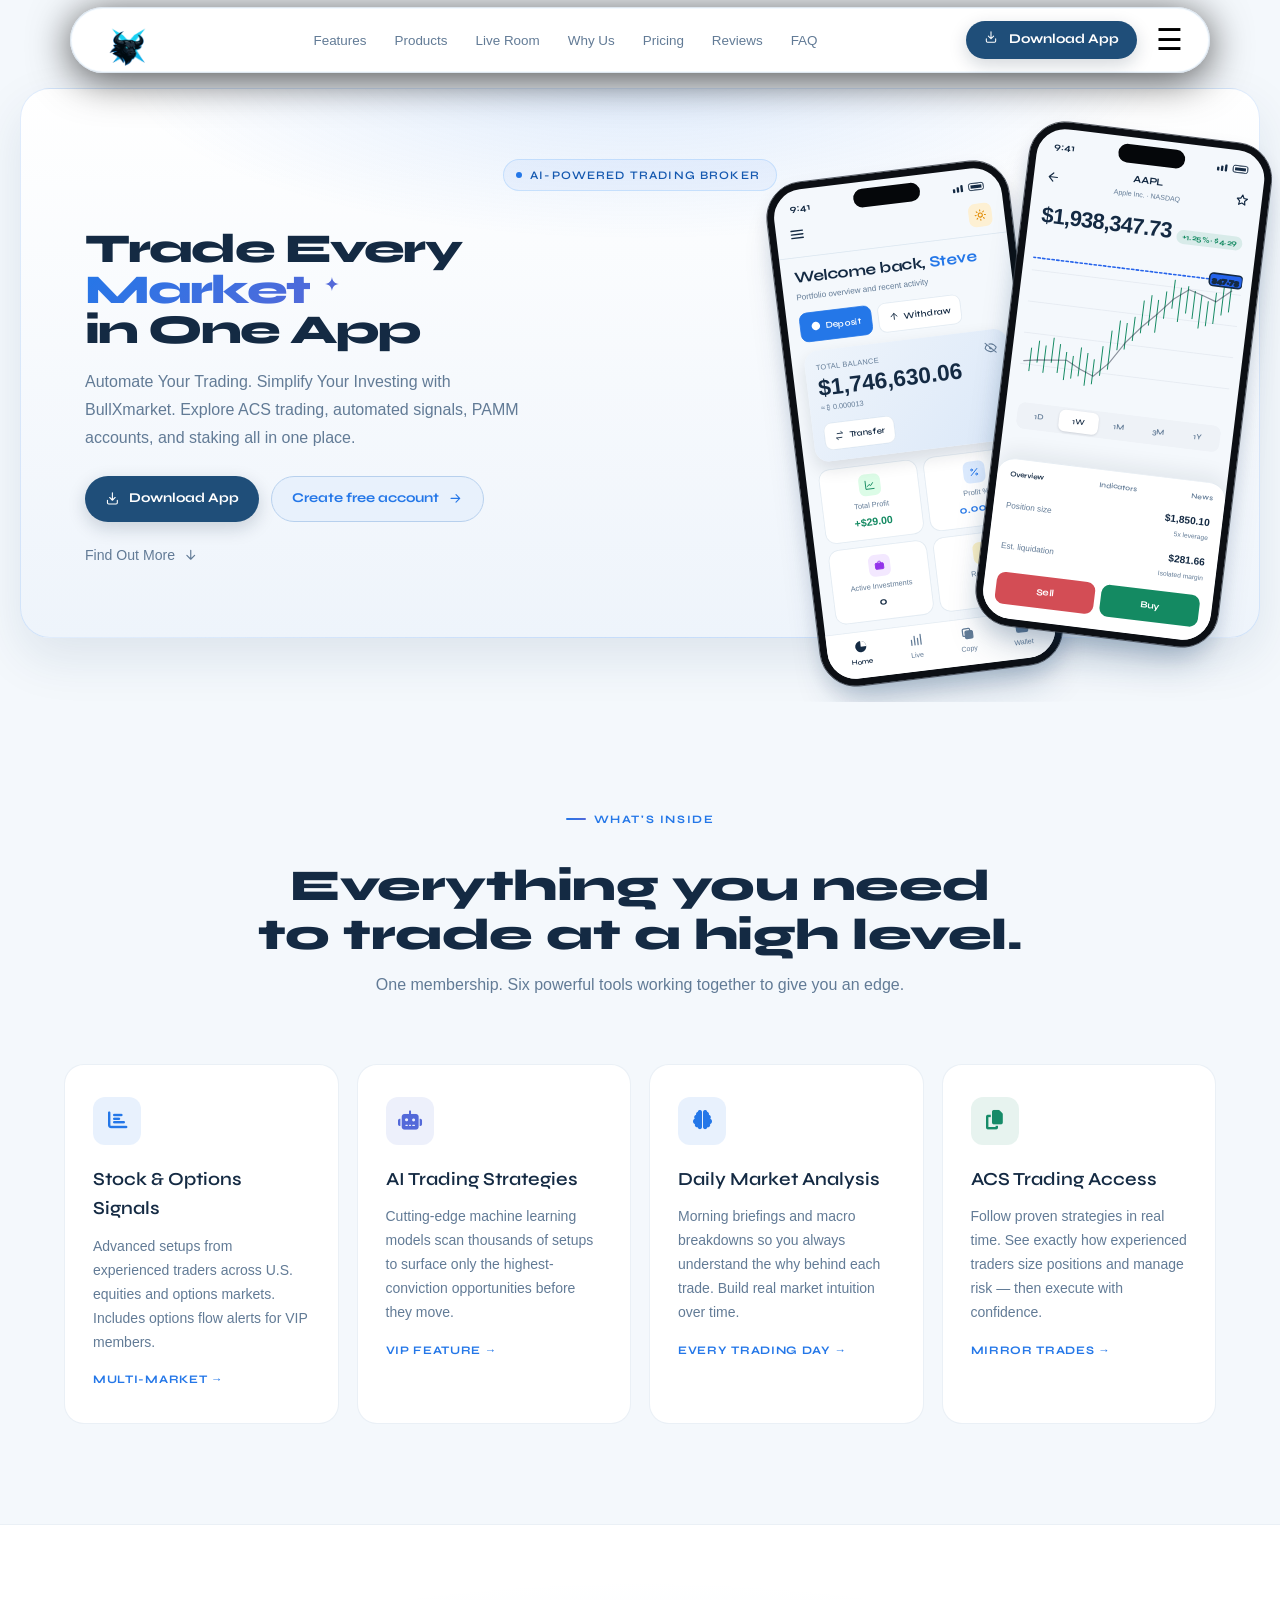
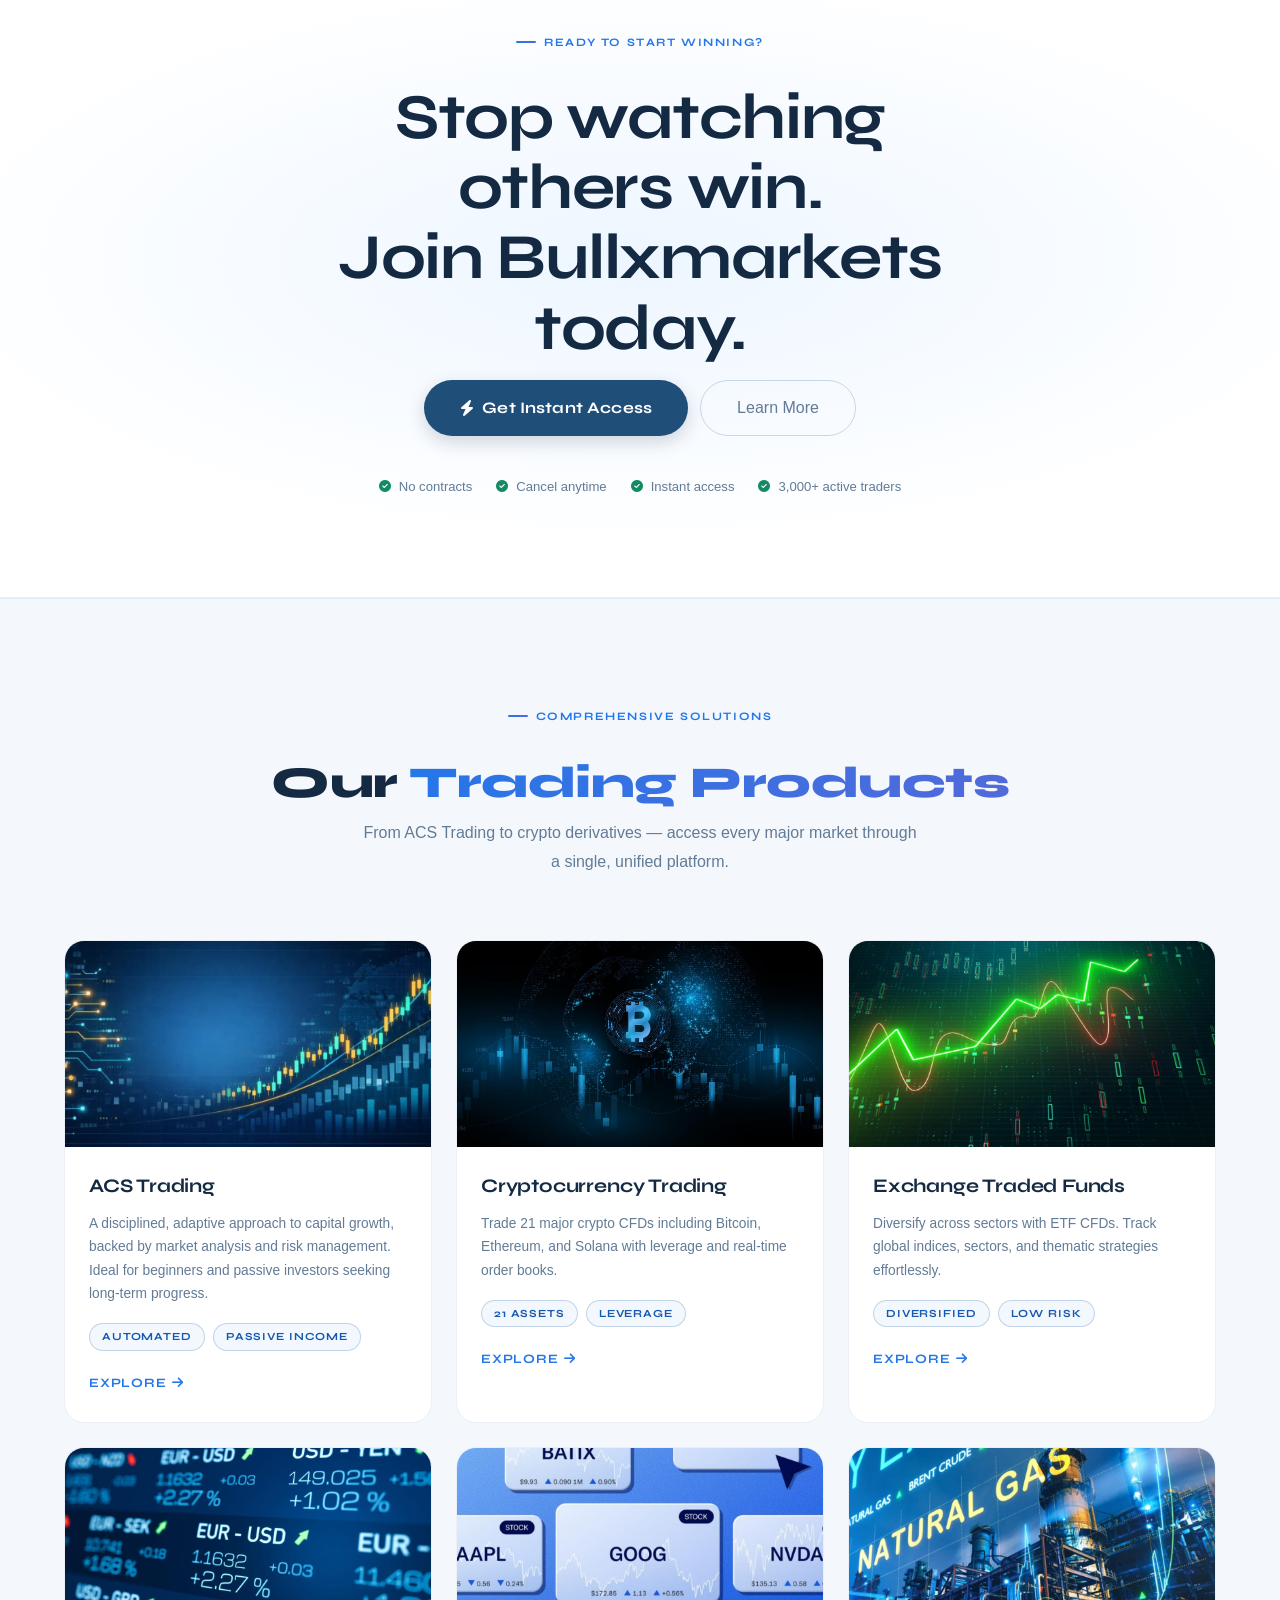
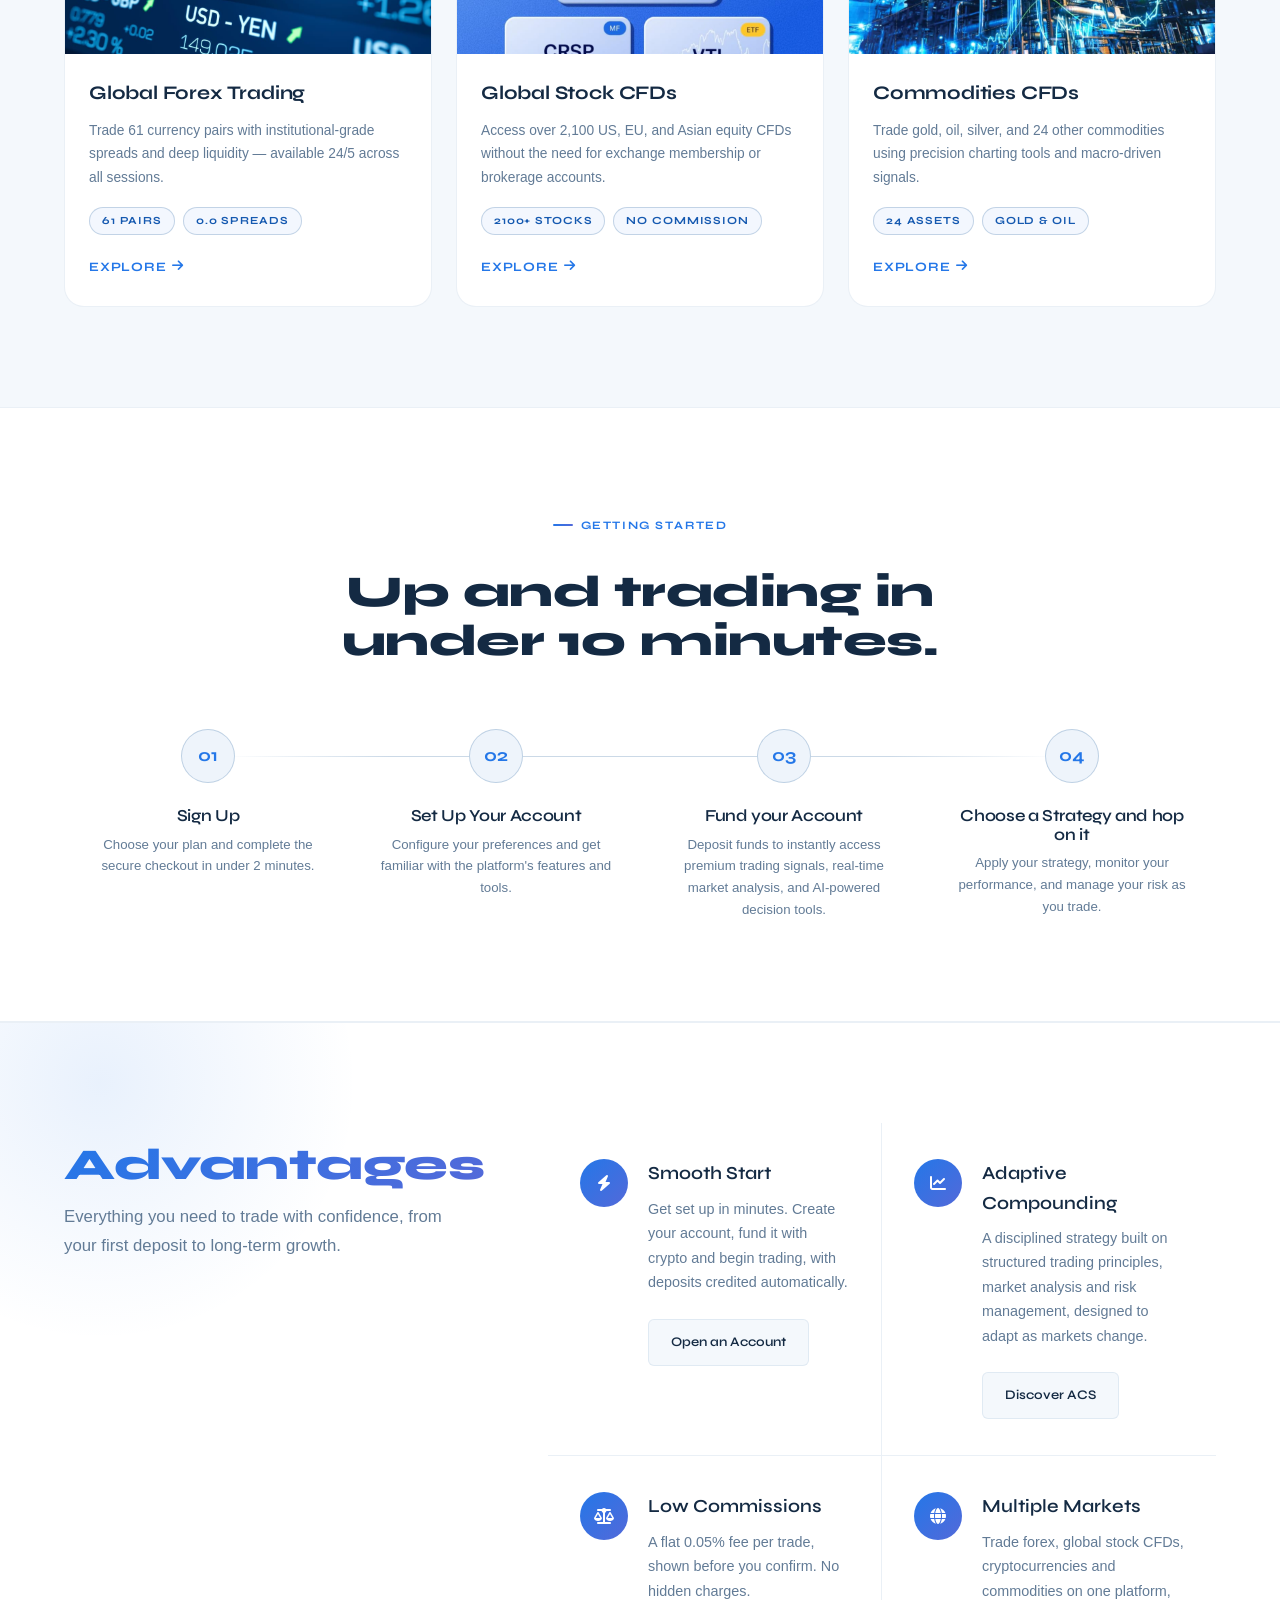
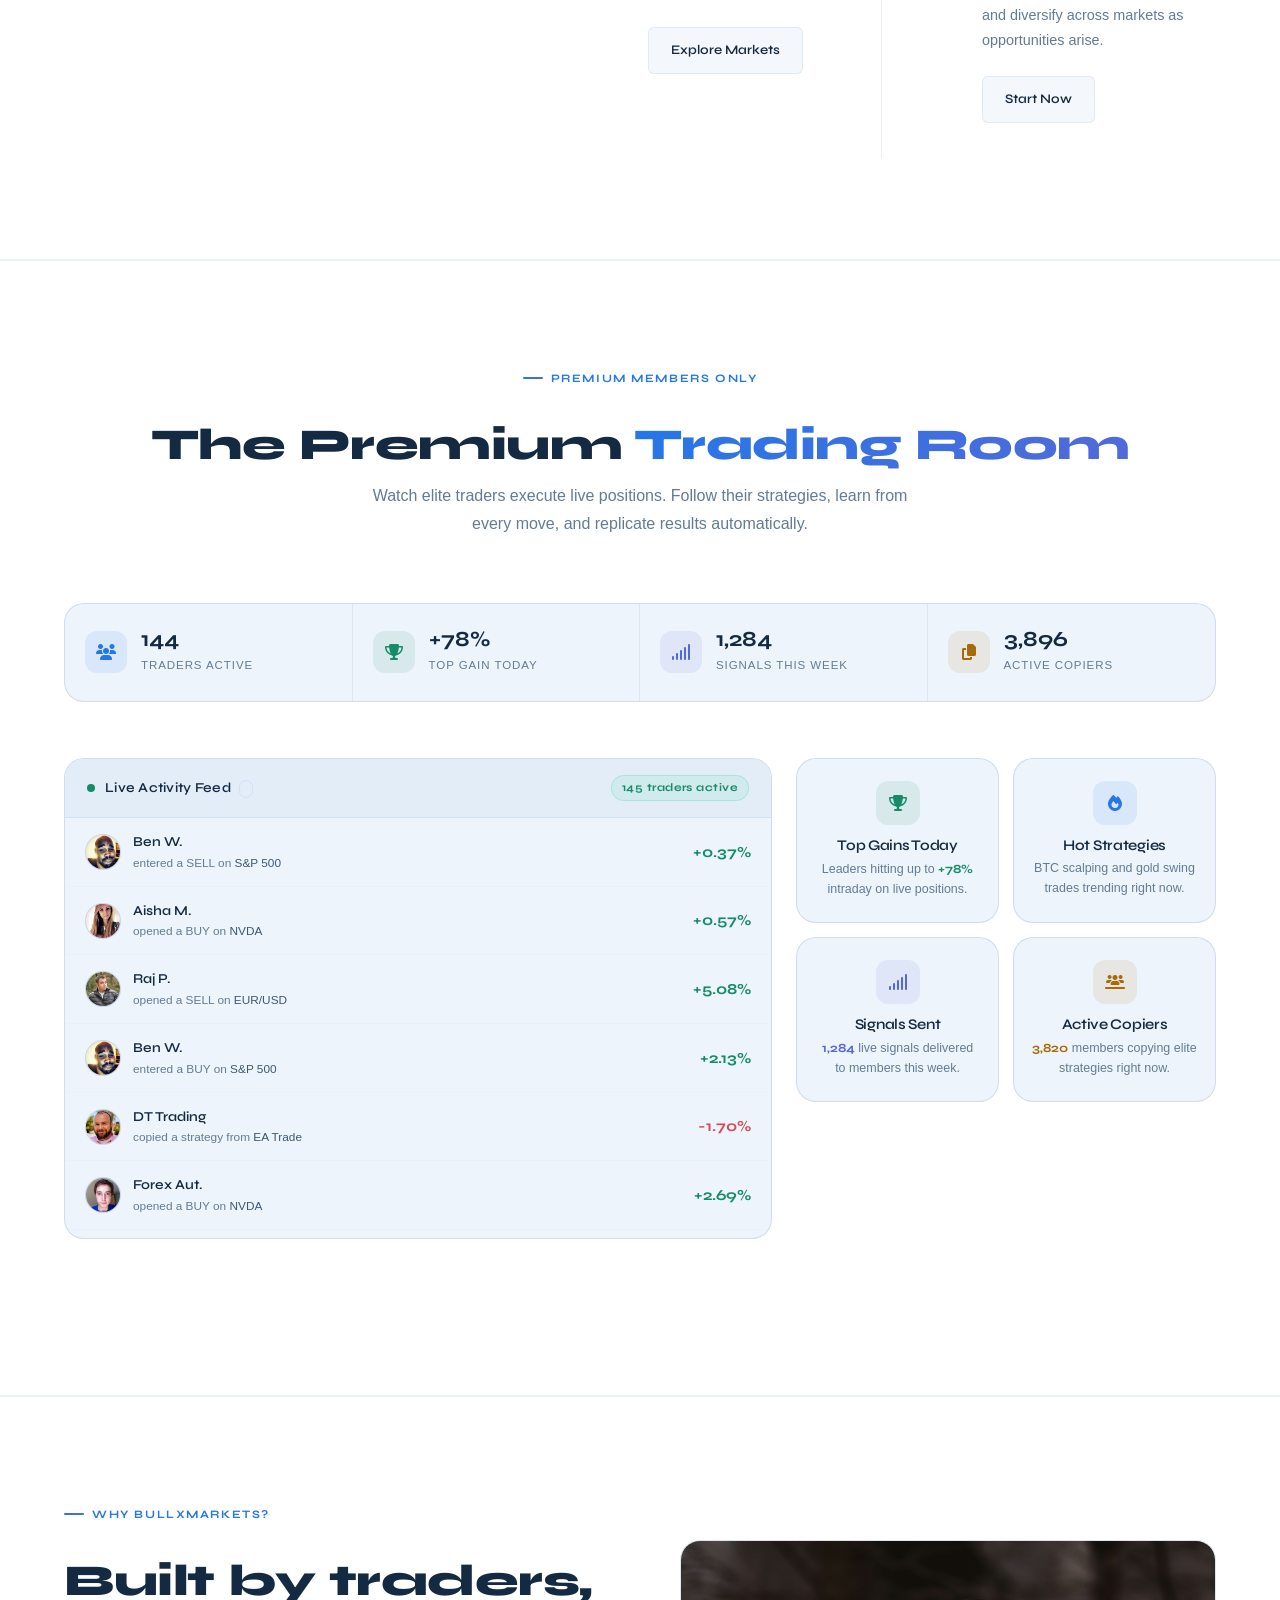
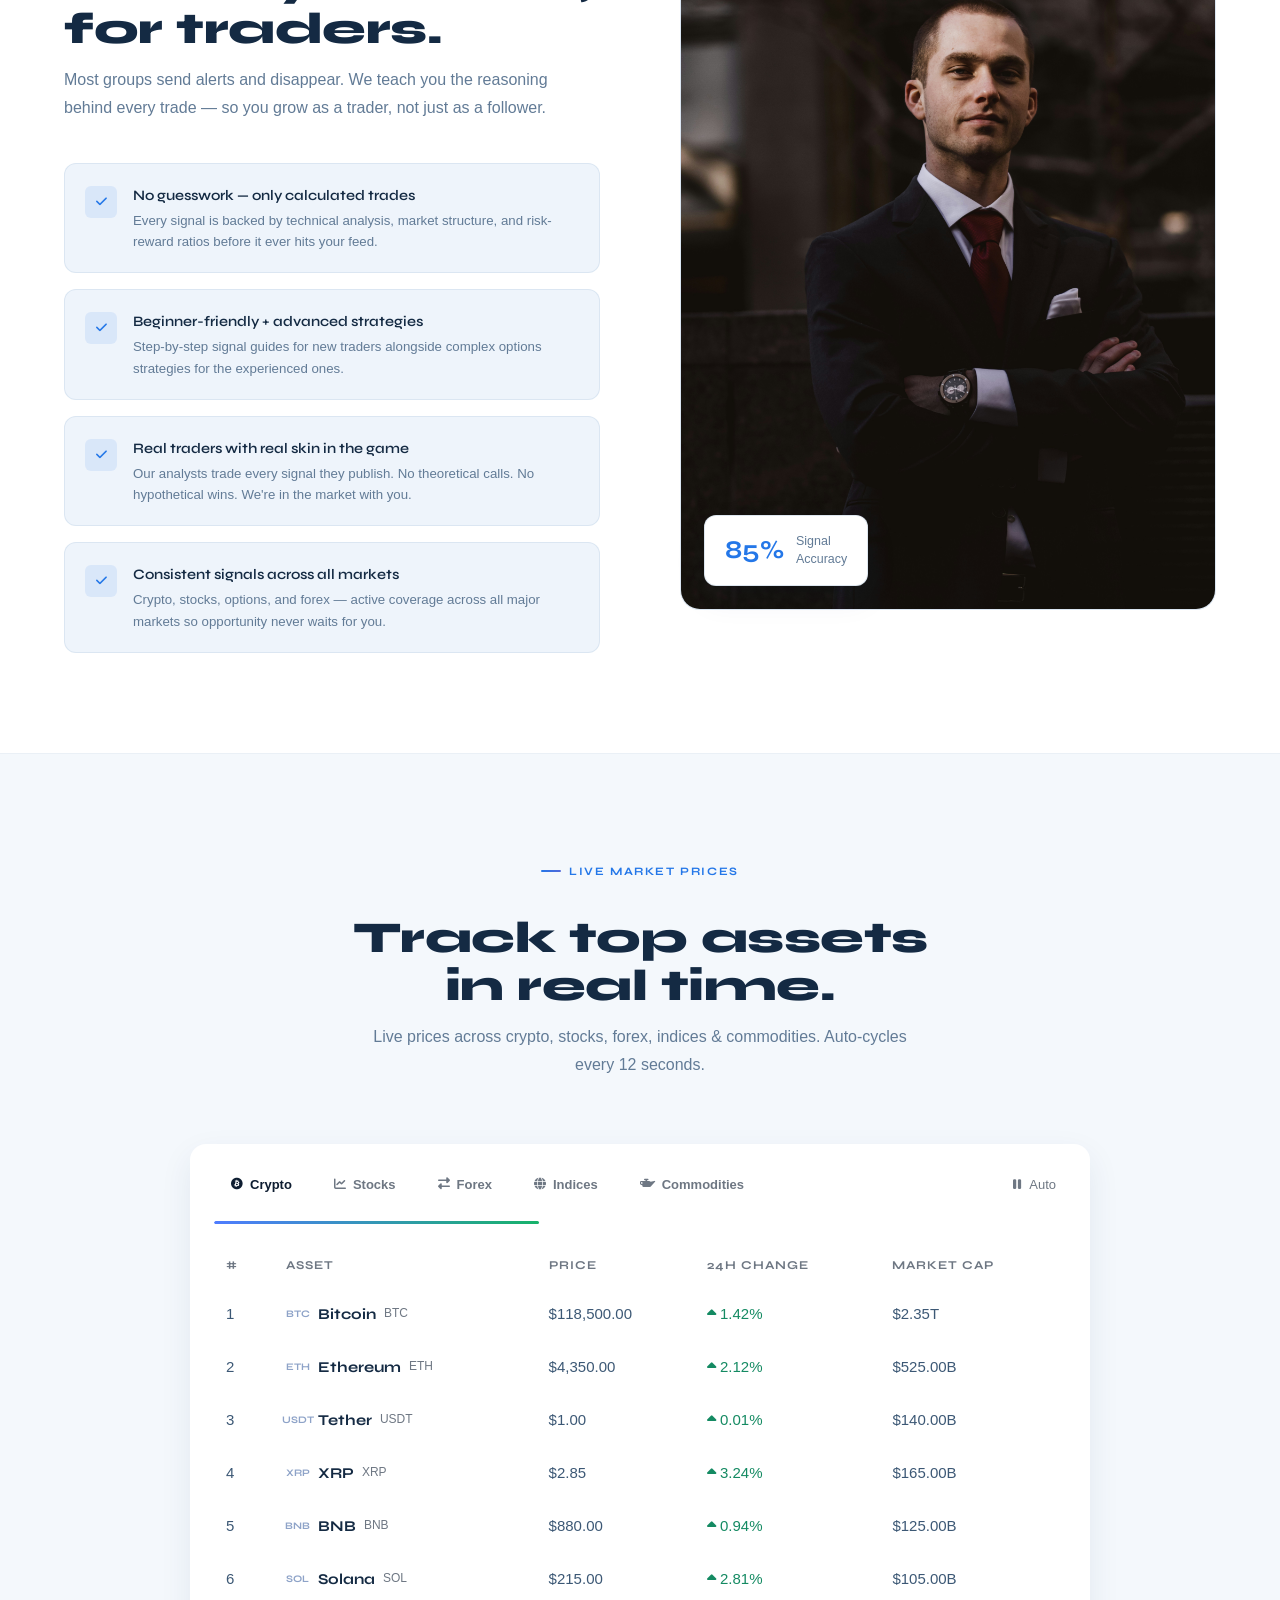
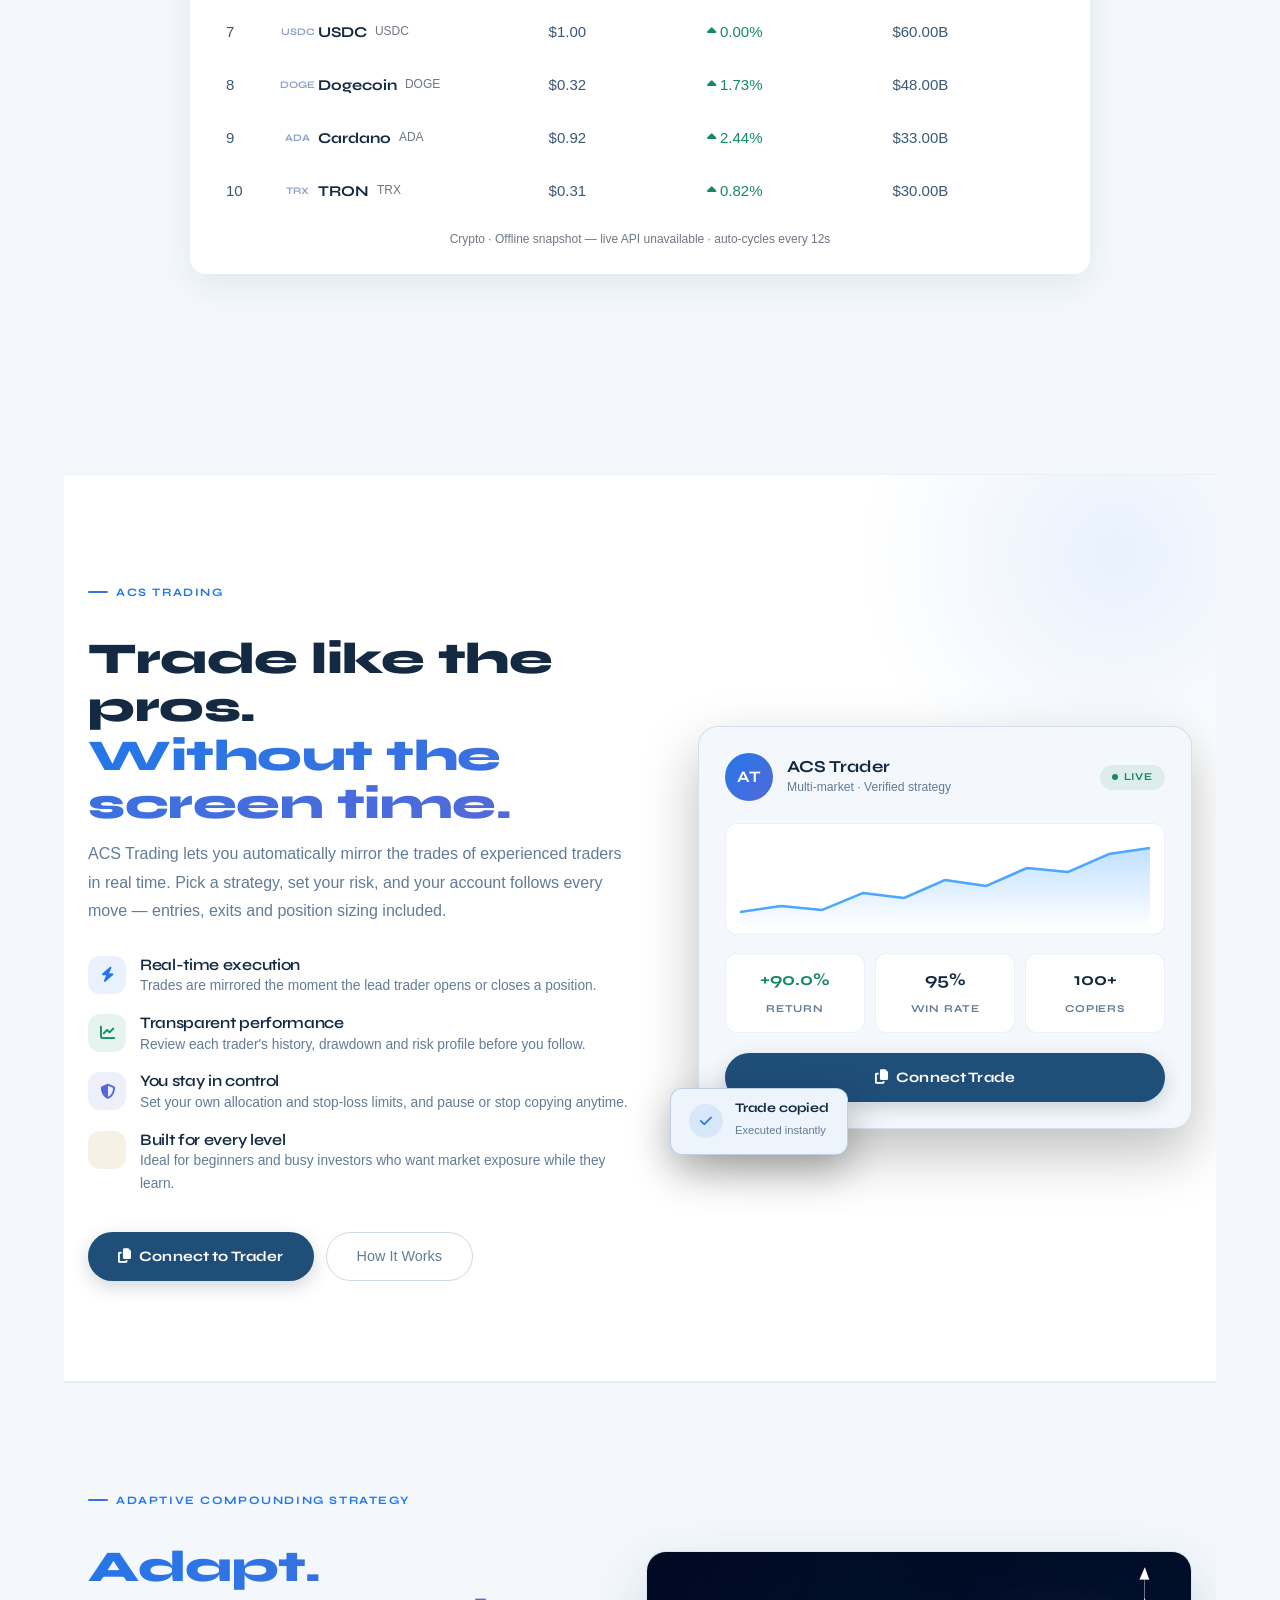
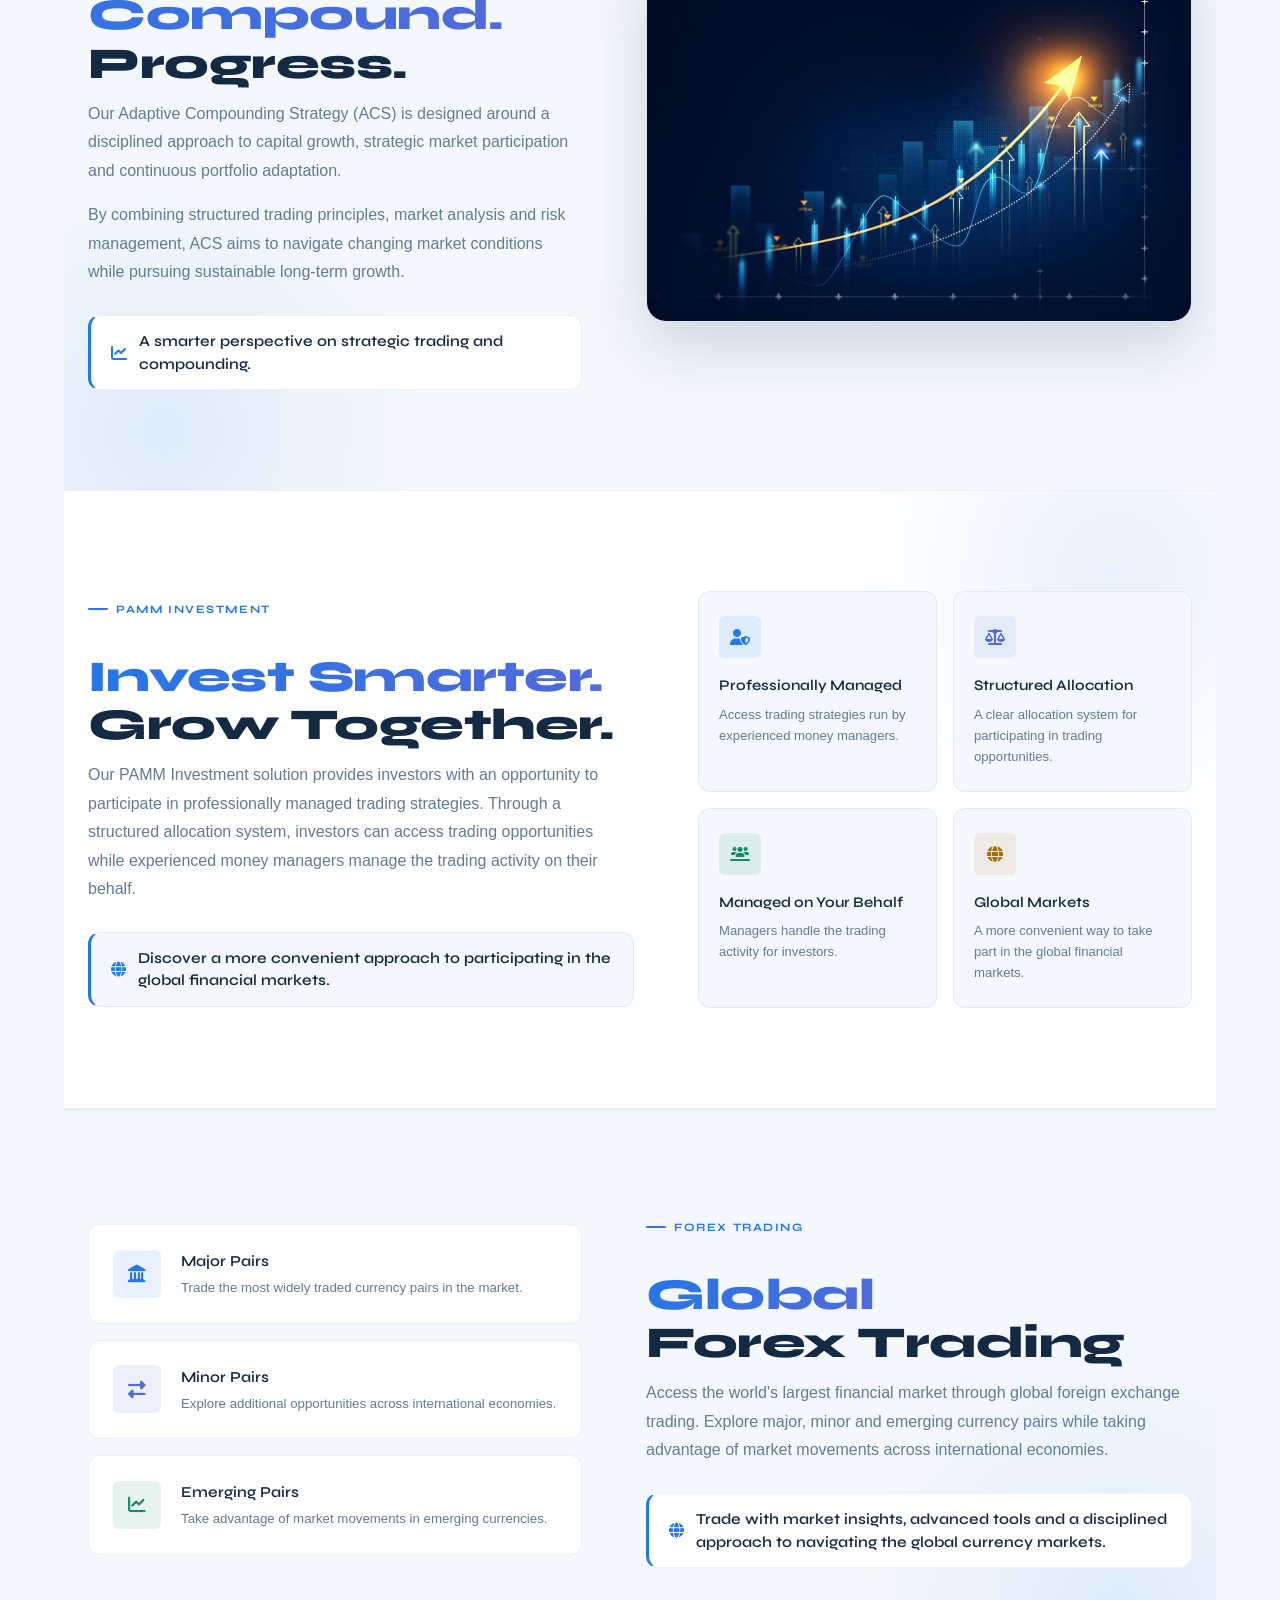
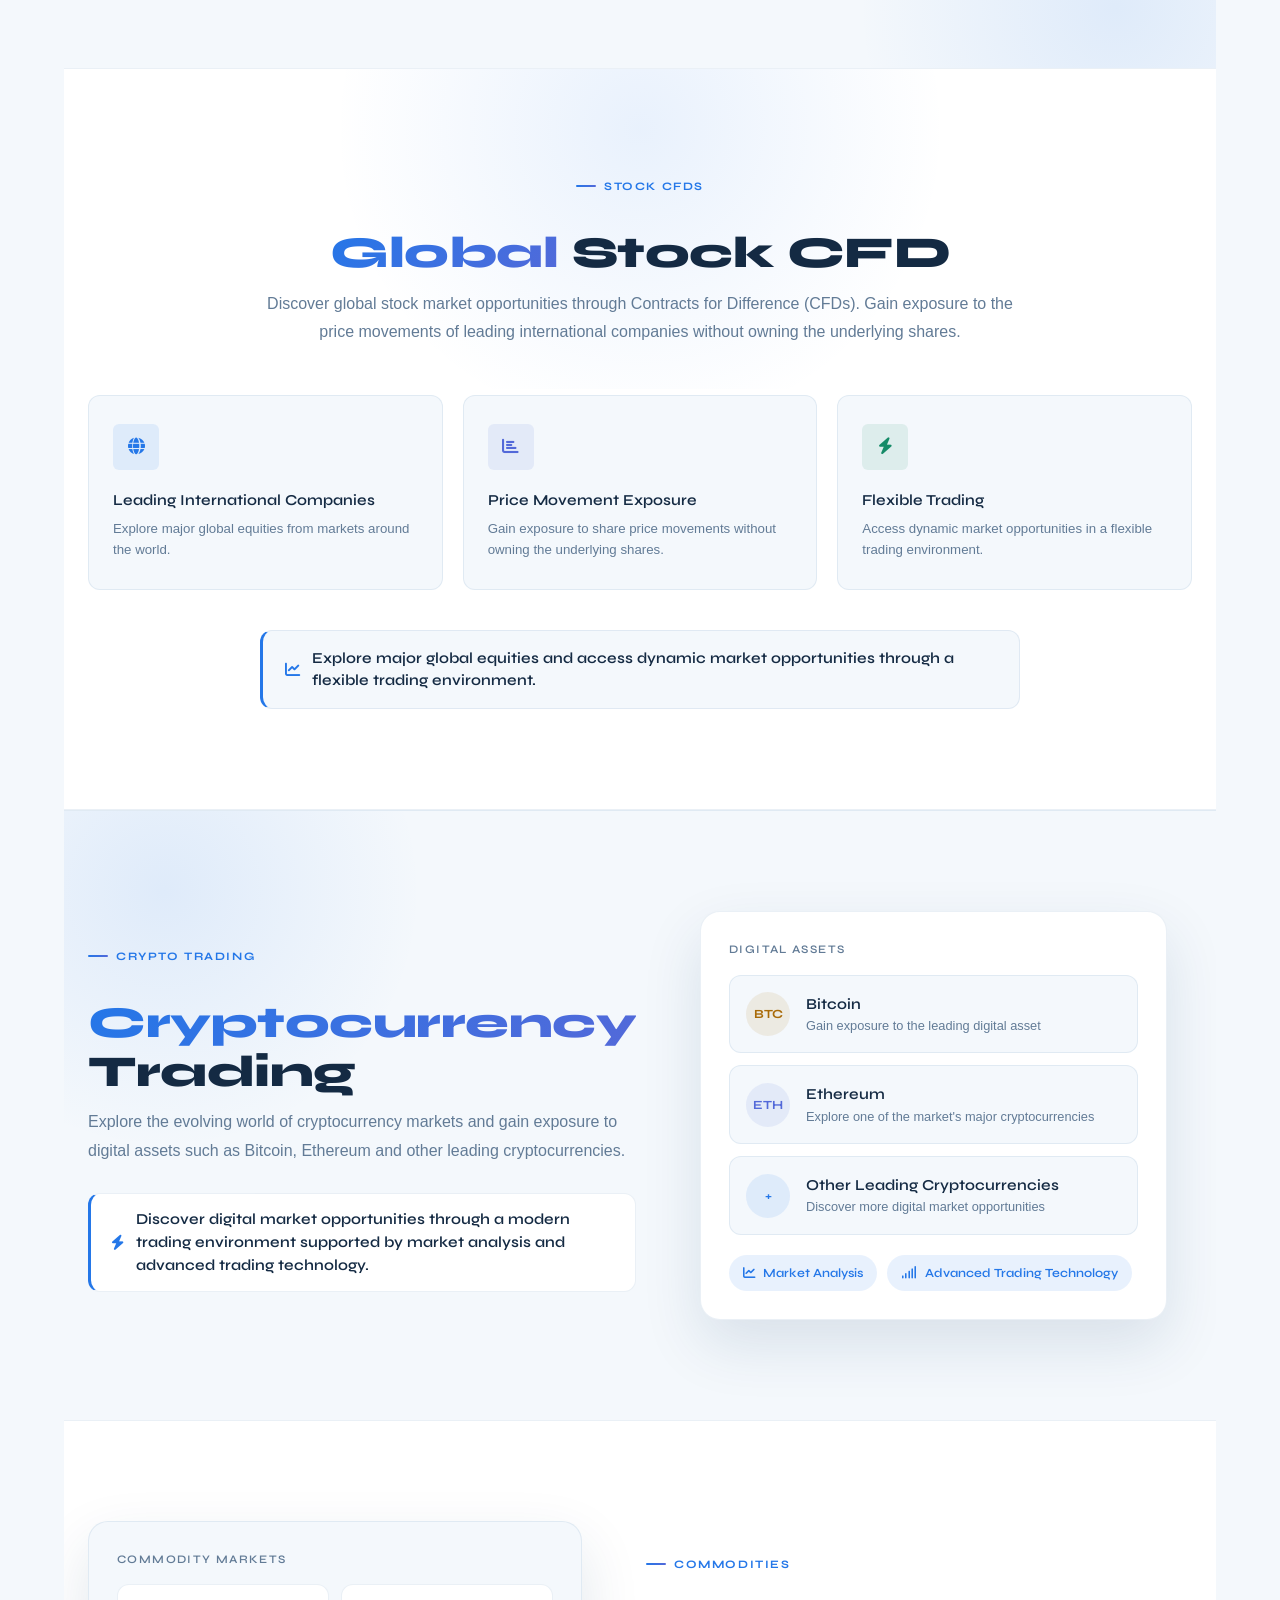
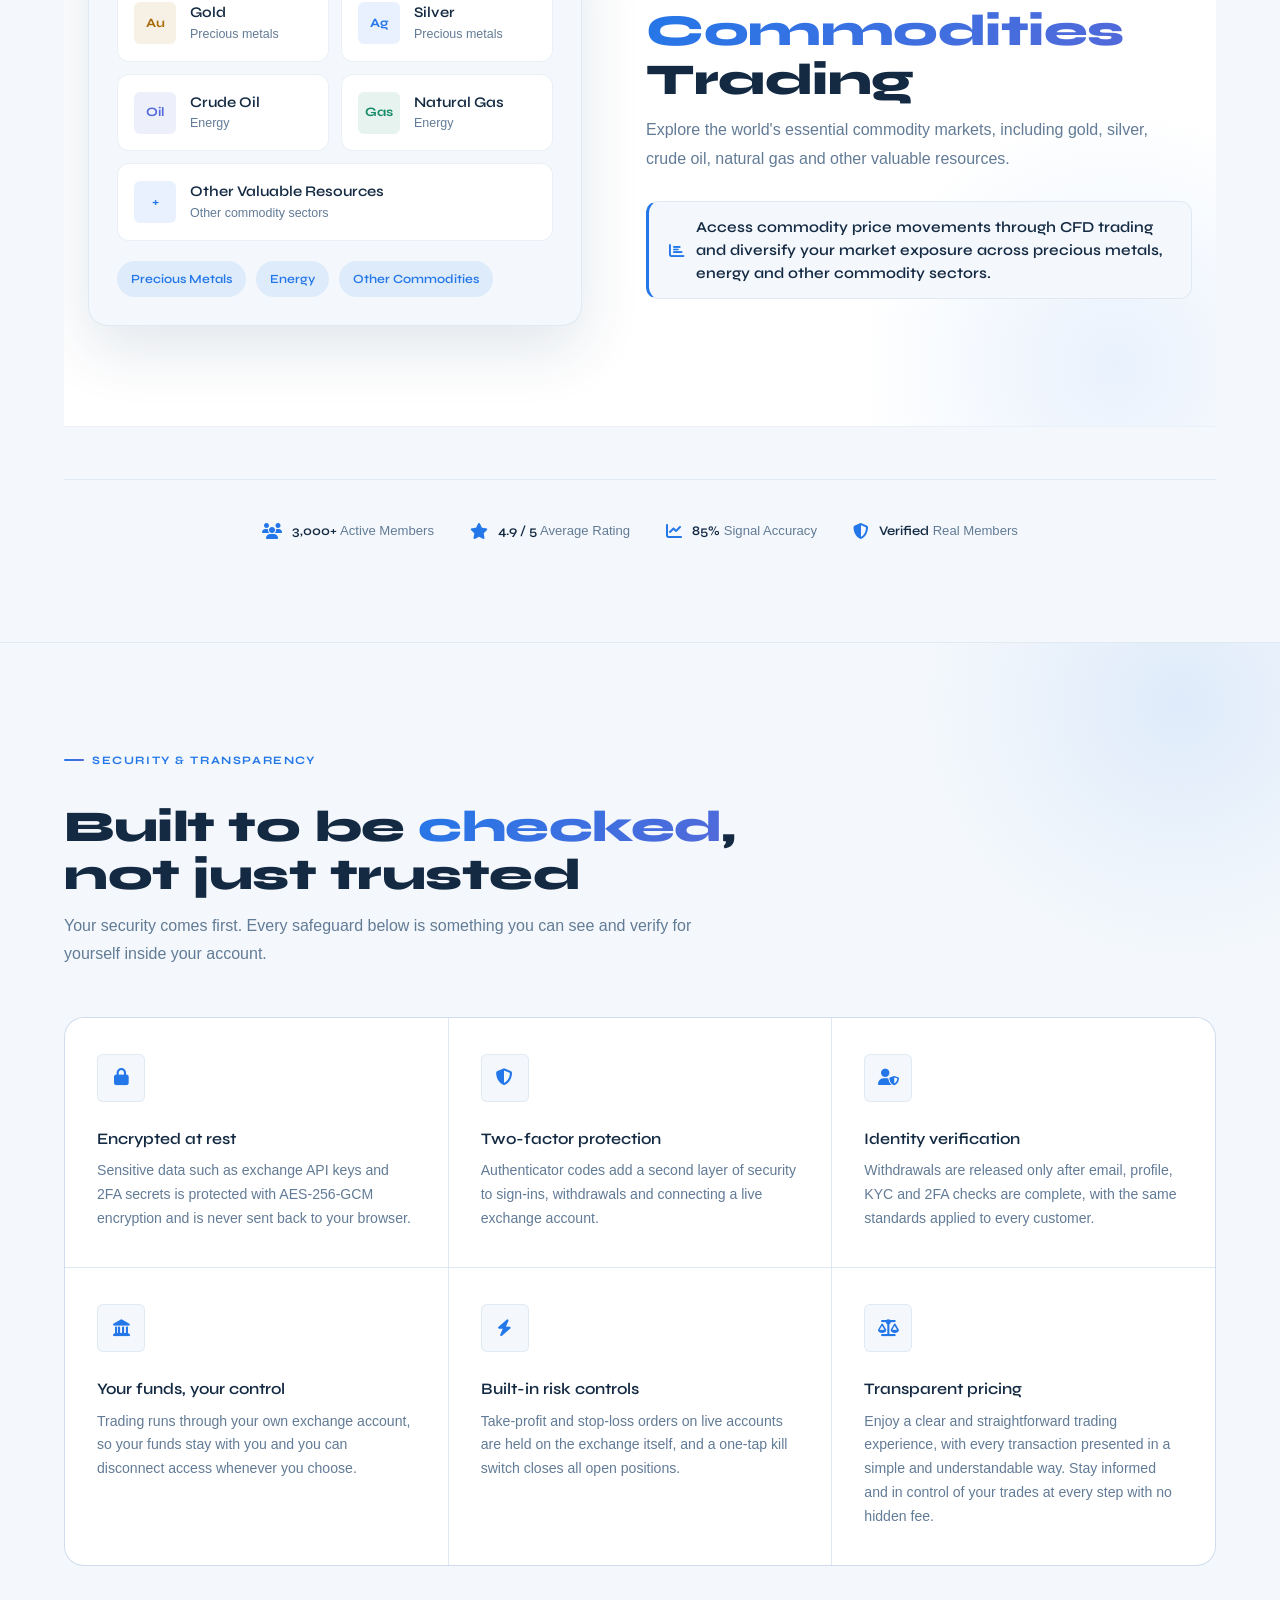
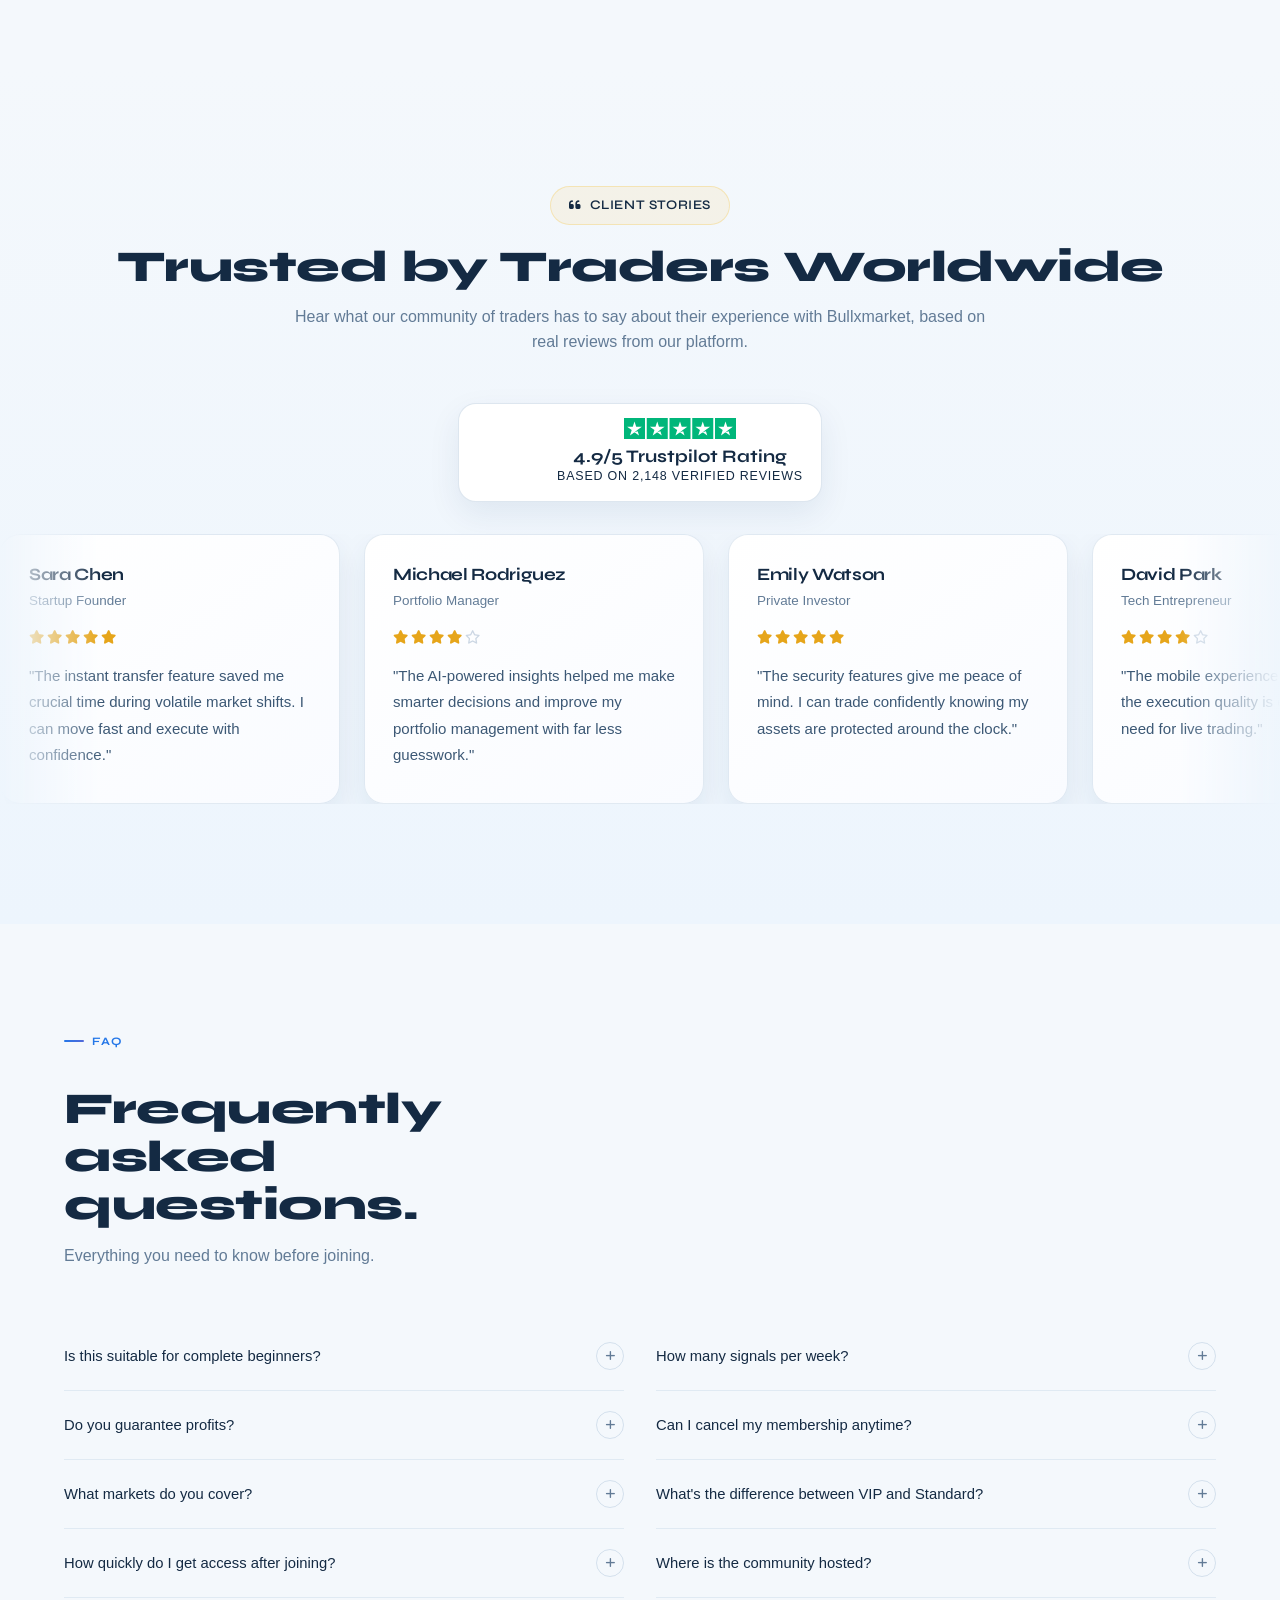
==== commit aa1222e0: "feat: removed all discord related write up" ====
--- a/index.html
+++ b/index.html
@@ -7665,7 +7665,7 @@
         <div class=cta-pills>
           <div class=cta-pill><i class="fas fa-check-circle"></i> No contracts</div>
           <div class=cta-pill><i class="fas fa-check-circle"></i> Cancel anytime</div>
-          <div class=cta-pill><i class="fas fa-check-circle"></i> Instant Discord access</div>
+          <div class=cta-pill><i class="fas fa-check-circle"></i> Instant access</div>
           <div class=cta-pill><i class="fas fa-check-circle"></i> 3,000+ active traders</div>
         </div>
       </div>
@@ -9370,7 +9370,7 @@
           <div class=faq-item><button class=faq-q>How quickly do I get access after joining? <span class=faq-q-icon><i
                   class="fas fa-plus"></i></span></button>
             <div class=faq-body>
-              <p class=faq-a>Instantly. As soon as your payment is confirmed, you'll receive a Discord invite link by
+              <p class=faq-a>Instantly. As soon as your payment is confirmed, you'll receive a invite link by
                 email. Most members are set up and active within 5 minutes of joining.</p>
             </div>
           </div>
@@ -9402,7 +9402,7 @@
           <div class=faq-item><button class=faq-q>Where is the community hosted? <span class=faq-q-icon><i
                   class="fas fa-plus"></i></span></button>
             <div class=faq-body>
-              <p class=faq-a>Our community lives entirely on a private Discord server. Once you join, you'll receive a
+              <p class=faq-a>Our community lives entirely on a private server. Once you join, you'll receive a
                 personalized invite link and a welcome guide so you can navigate every channel and find exactly what you
                 need.</p>
             </div>
